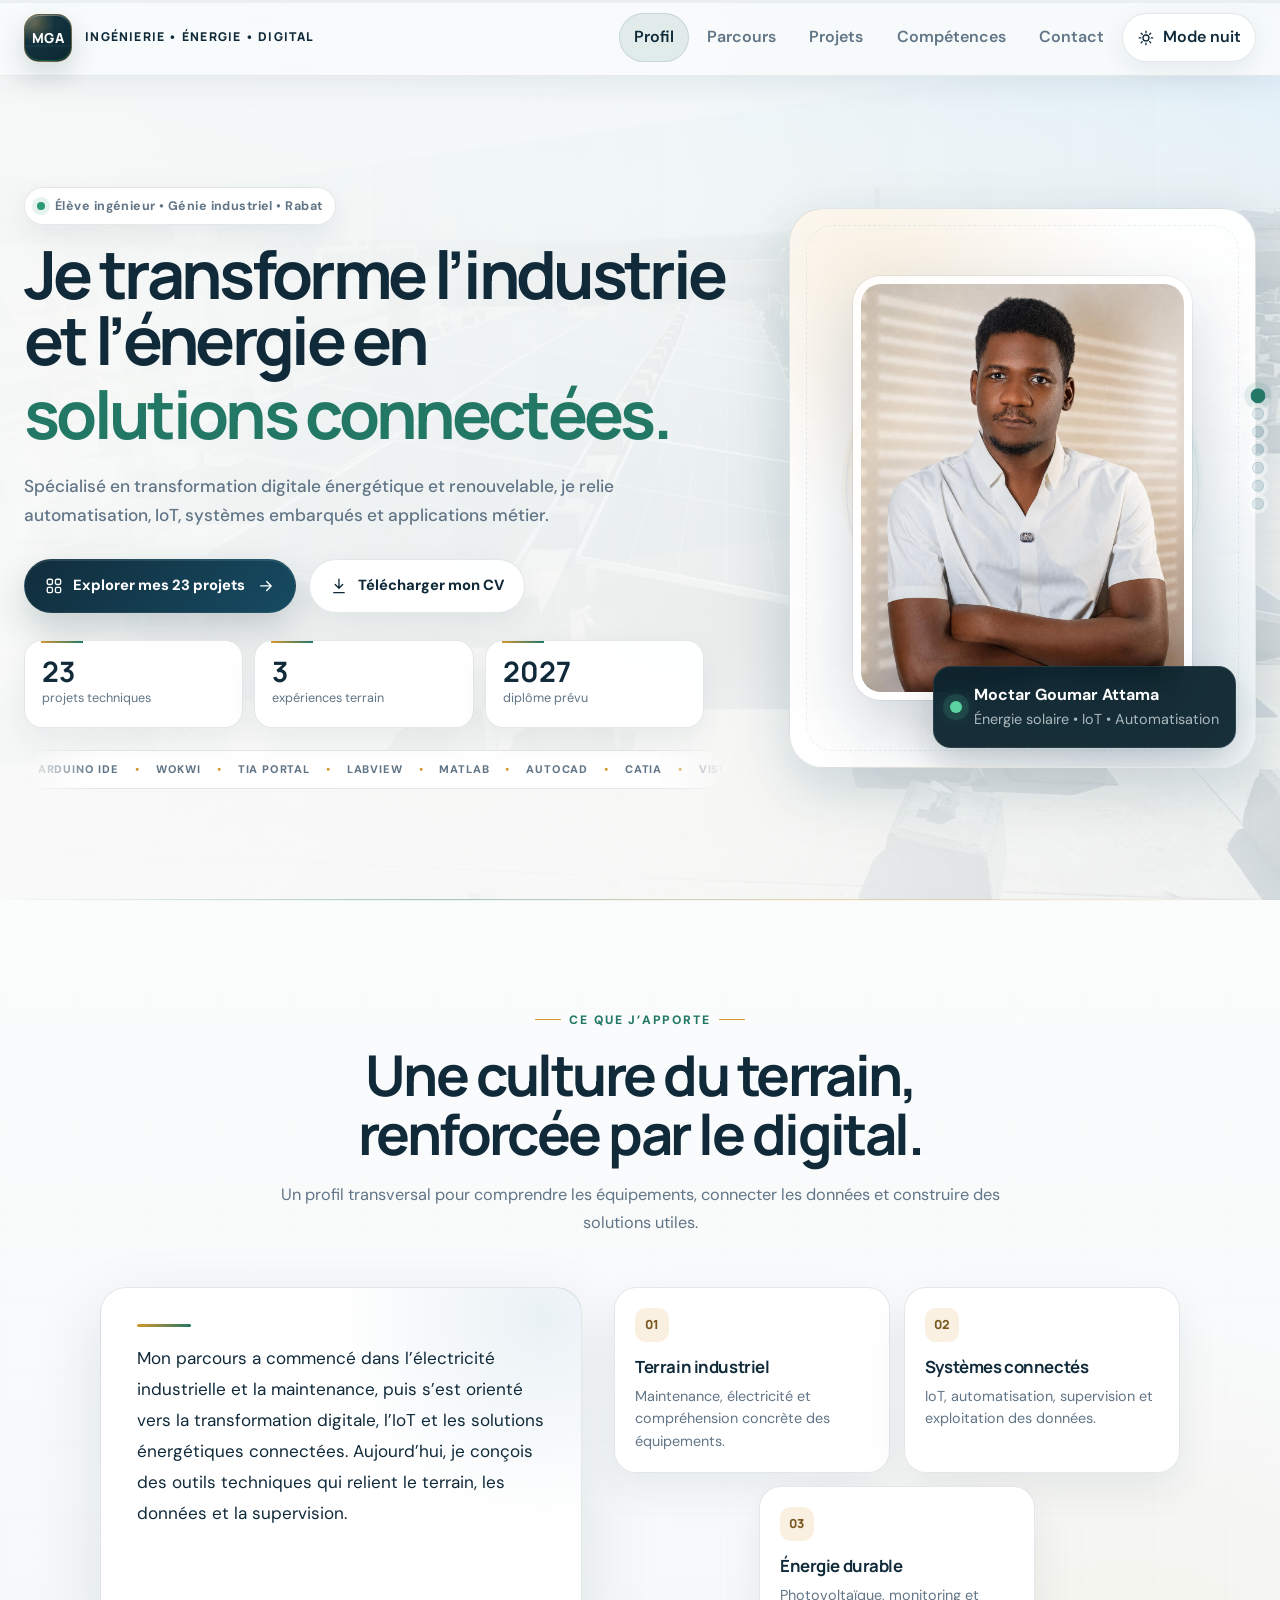
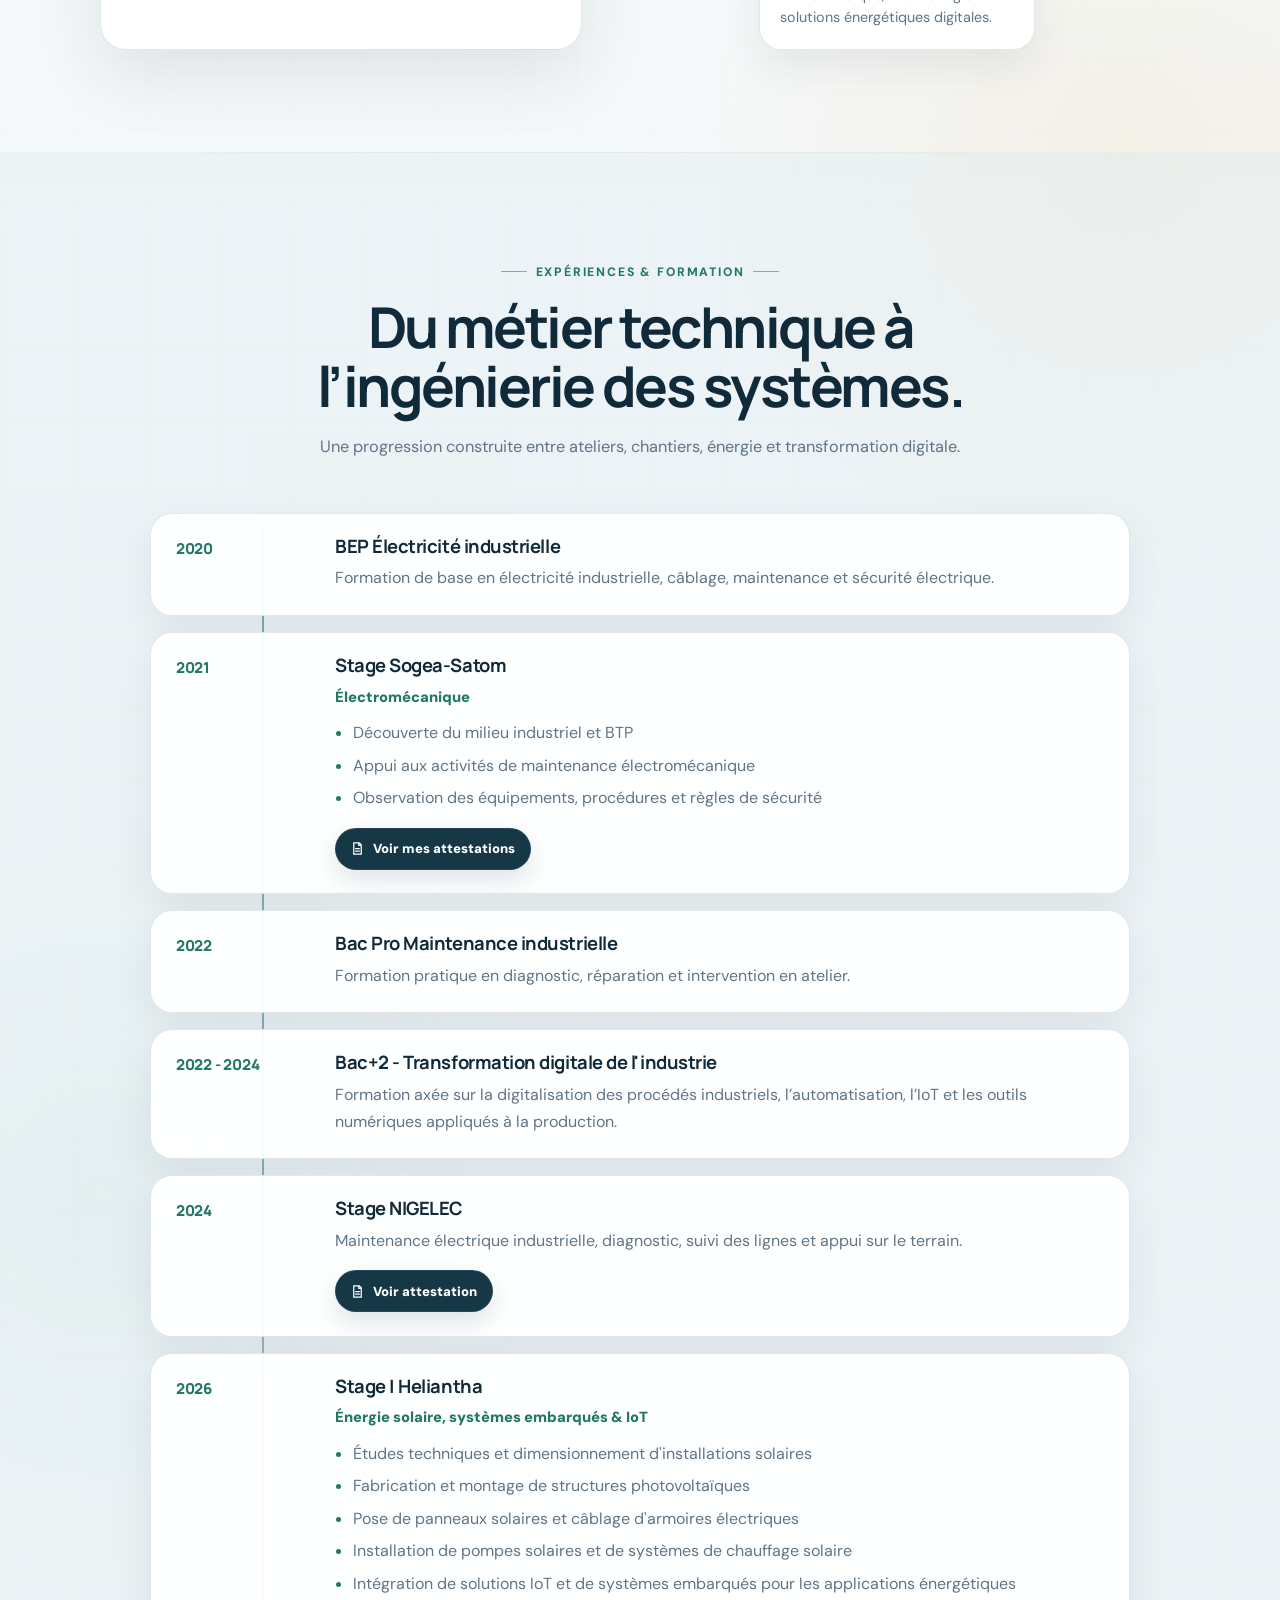
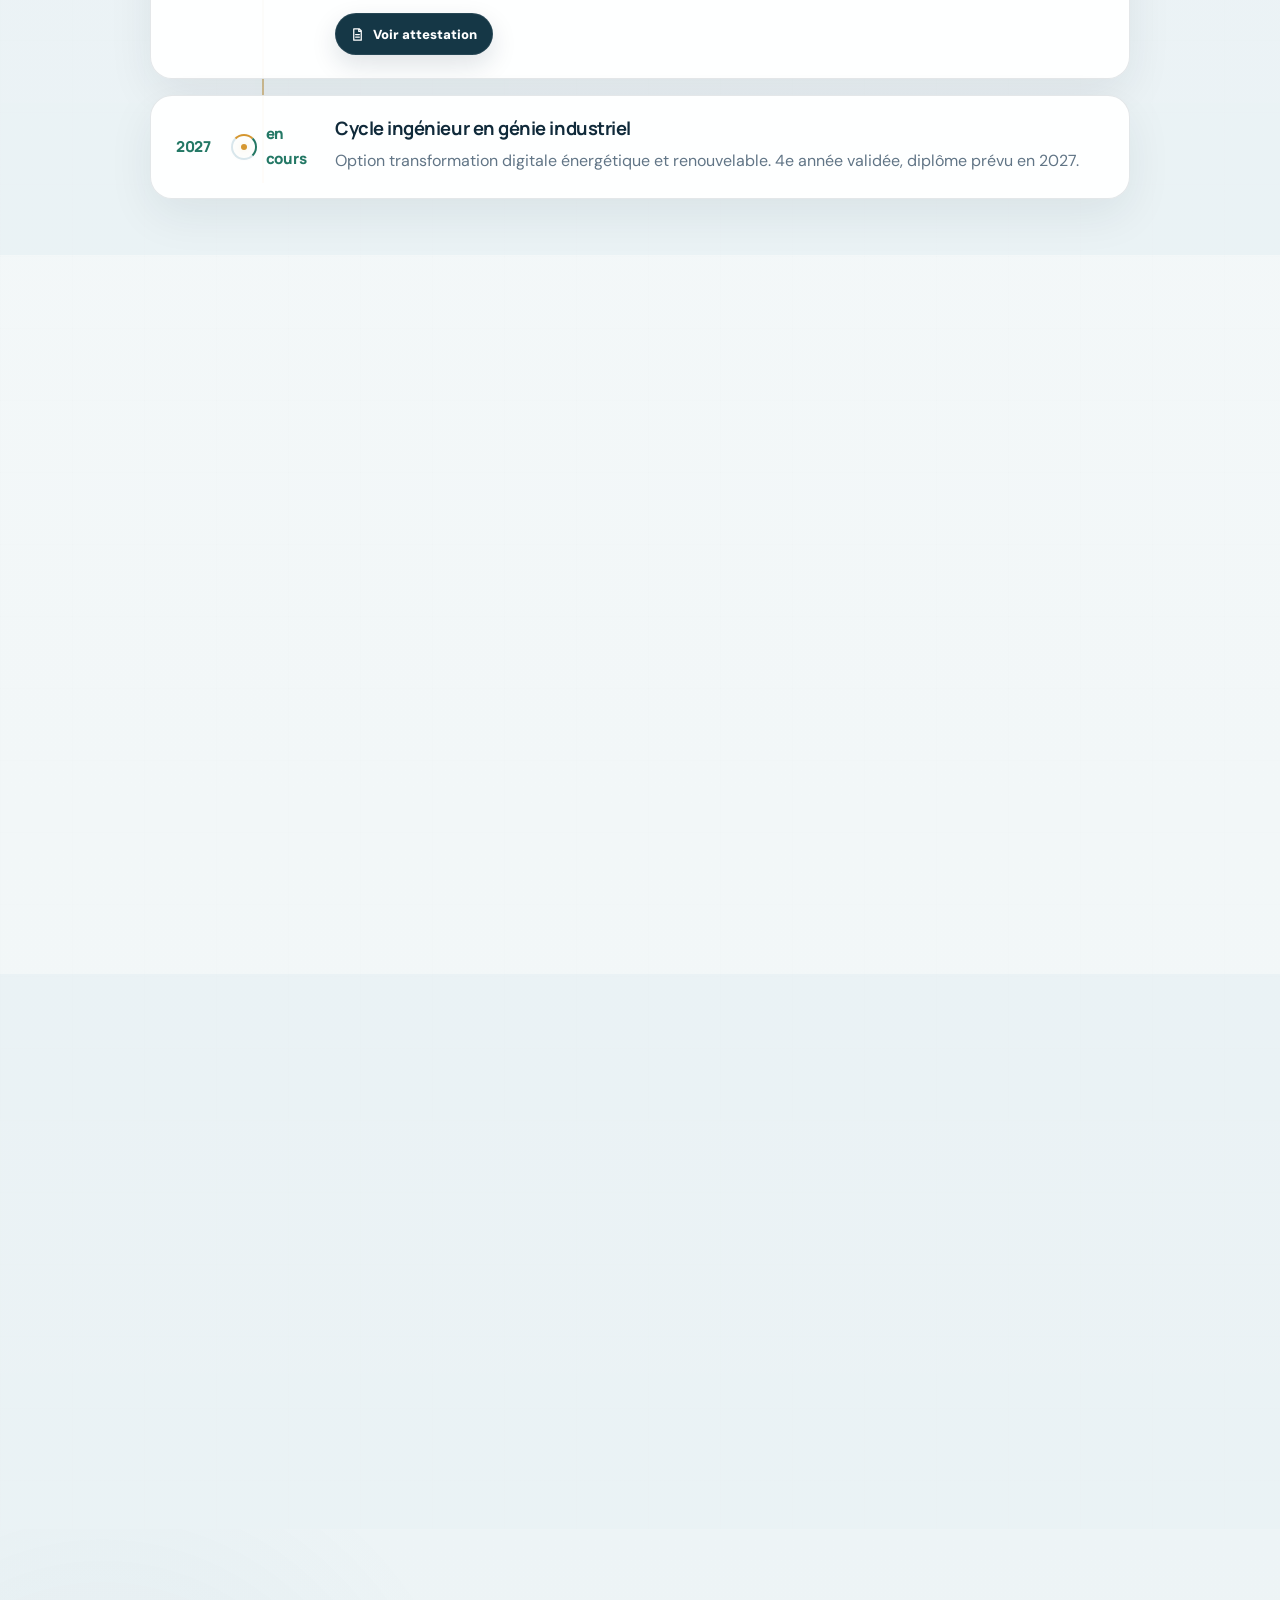
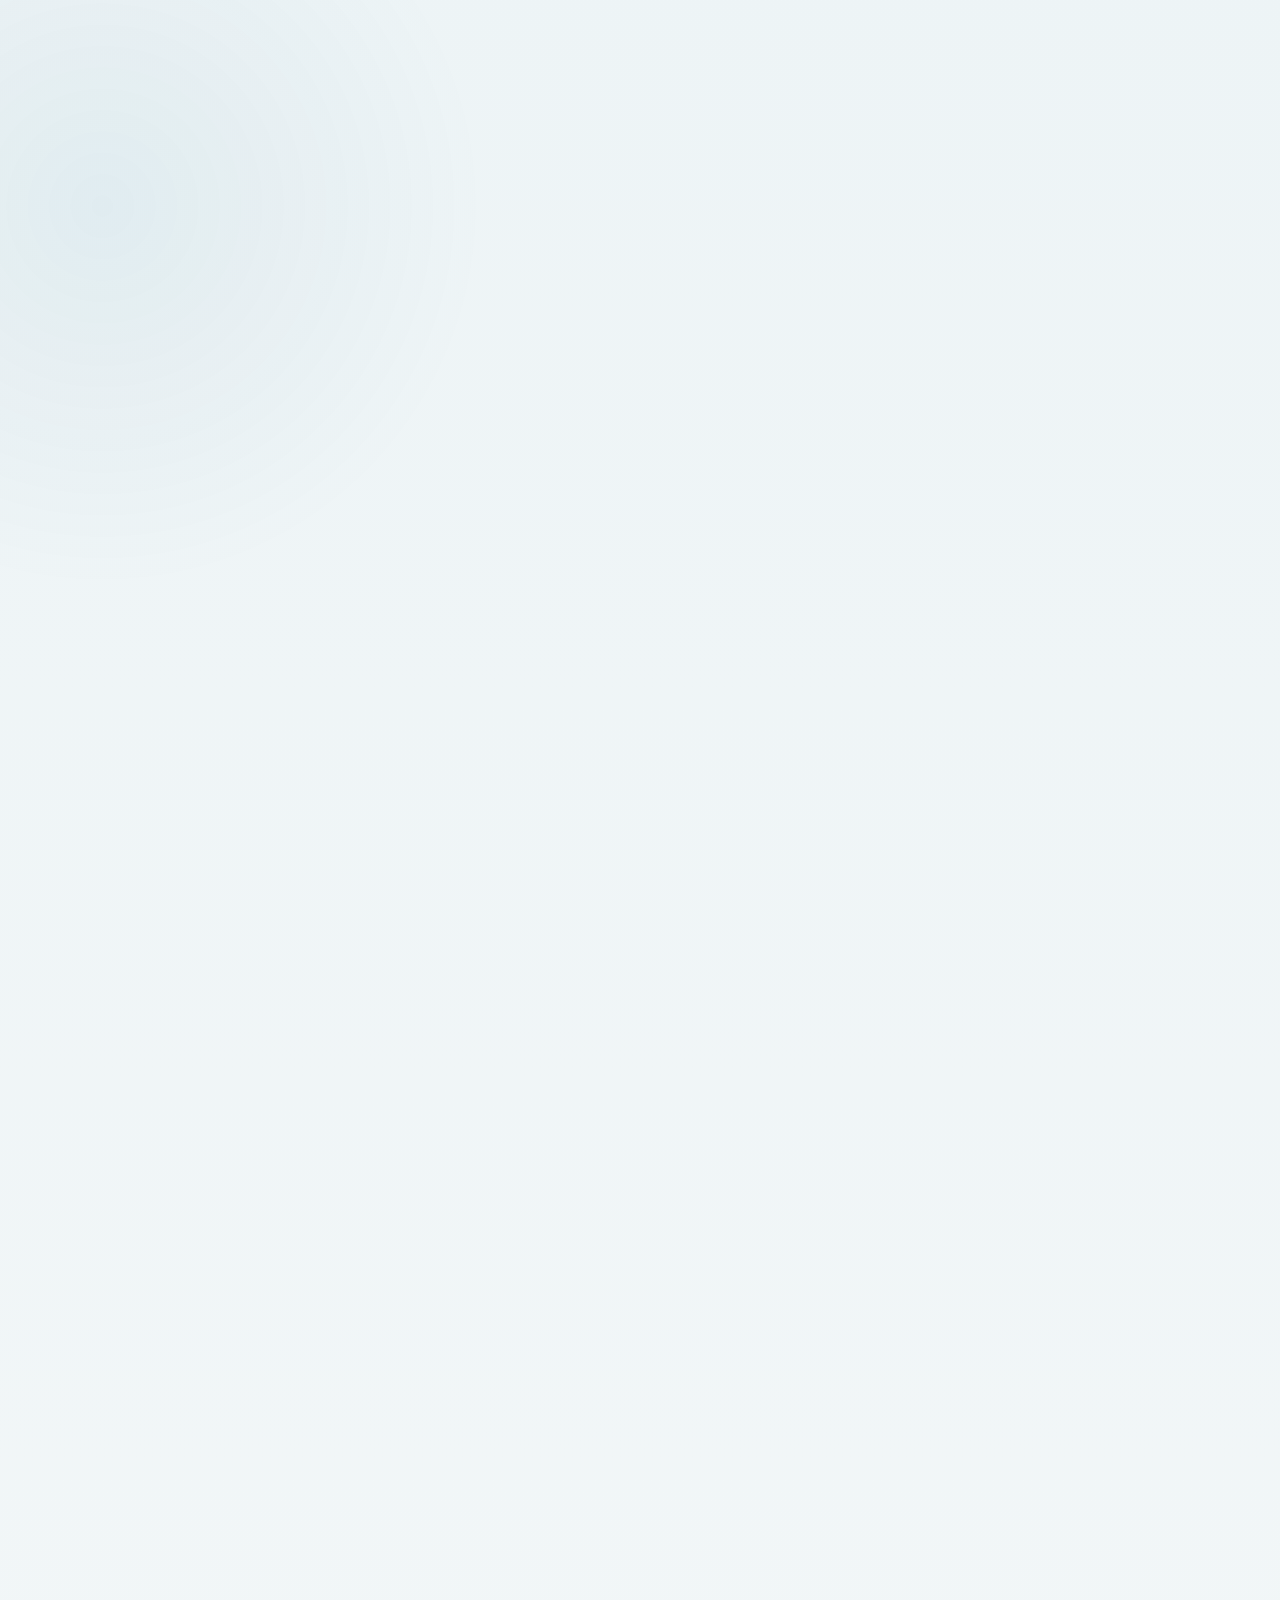
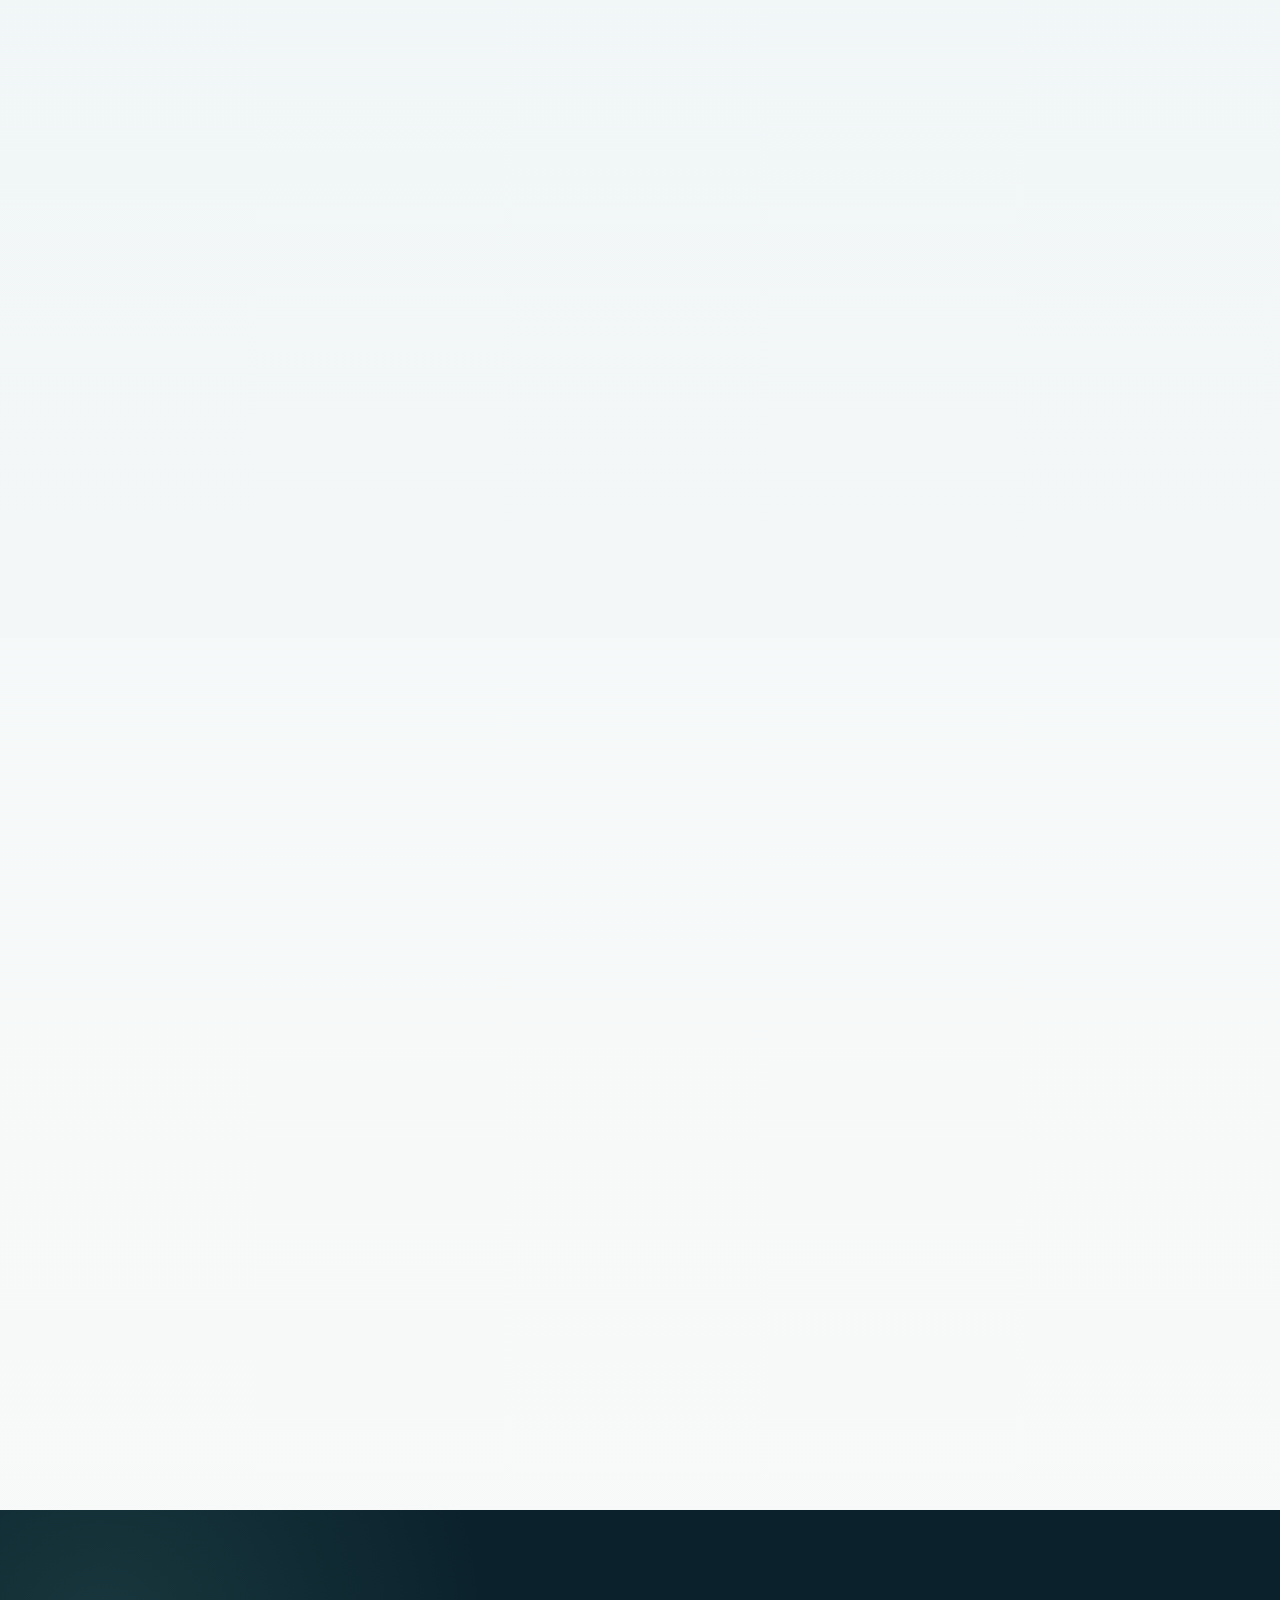
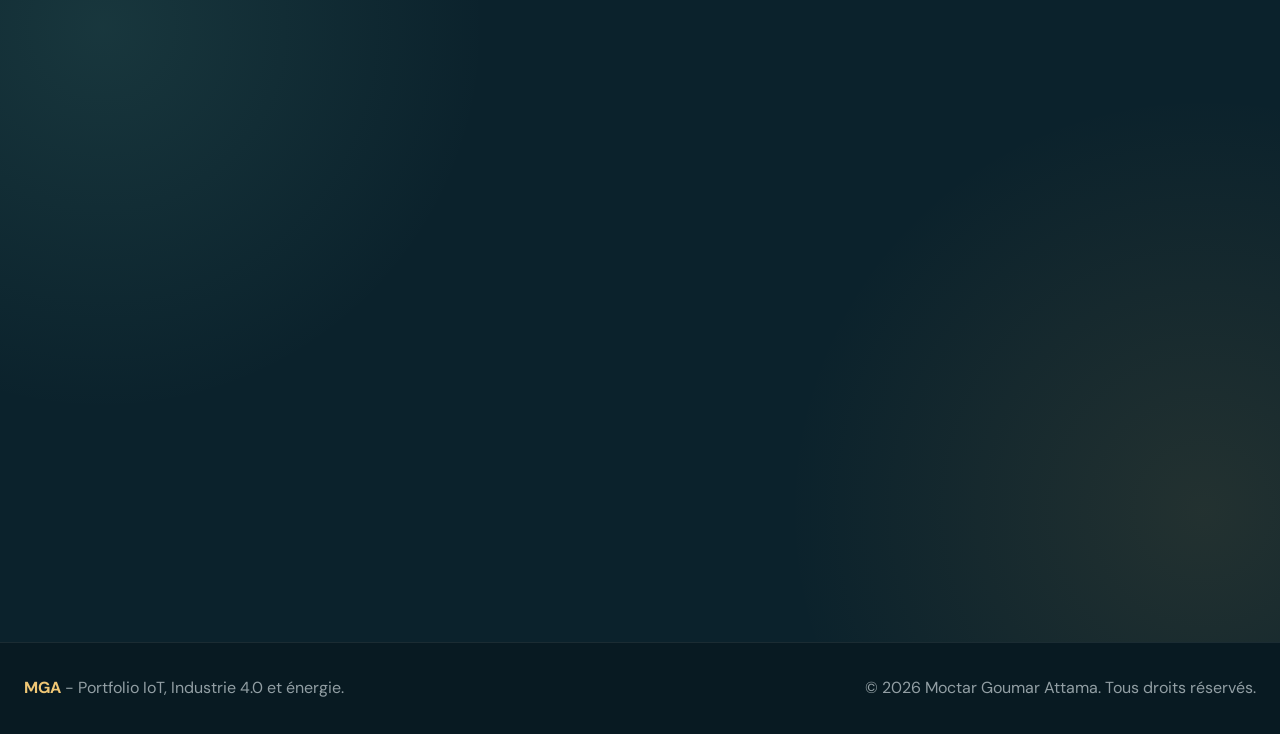
==== index.html @ 7b7c1a97 "Update CV and portfolio download links" ====
﻿<!DOCTYPE html>

<html lang="fr" dir="ltr" data-theme="light">

<head>

    <meta charset="UTF-8">

    <meta name="viewport" content="width=device-width, initial-scale=1.0">

    <meta name="description" content="Portfolio professionnel de Moctar Goumar Attama - IoT, Industrie 4.0, énergie et développement web.">

    <meta name="keywords" content="Moctar Goumar Attama, IoT, ESP32, Industrie 4.0, énergie, portfolio professionnel, génie industriel">

    <meta name="theme-color" content="#f4f8fb">

    <title>Moctar Goumar Attama | Portfolio professionnel</title>

    <link rel="icon" href="data:image/svg+xml,%3Csvg xmlns='http://www.w3.org/2000/svg' viewBox='0 0 64 64'%3E%3Crect width='64' height='64' rx='16' fill='%2307111f'/%3E%3Cpath d='M14 42 25 18l8 16 6-10 11 18H14Z' fill='%23d19a4a'/%3E%3Ccircle cx='48' cy='16' r='5' fill='%2337d67a'/%3E%3C/svg%3E" type="image/svg+xml">

    <link rel="preconnect" href="https://fonts.googleapis.com">

    <link rel="preconnect" href="https://fonts.gstatic.com" crossorigin>

    <link href="https://fonts.googleapis.com/css2?family=DM+Sans:wght@400;500;600;700&family=Manrope:wght@600;700;800&display=swap" rel="stylesheet">

    <link rel="stylesheet" href="style.css">

</head>

<body>

    <div class="page-loader" id="page-loader" role="status" aria-live="polite" aria-label="Chargement du portfolio">

        <div class="loader-badge" aria-hidden="true">

            <span class="loader-ring"></span>

            <span class="loader-core">MGA</span>

        </div>

        <p>Chargement</p>

    </div>

    <a class="skip-link" href="#main">Aller au contenu</a>

    <div class="page-progress" aria-hidden="true">

        <span class="page-progress-bar"></span>

    </div>

    <div class="ambient-system" aria-hidden="true">

        <span class="ambient-grid"></span>

        <span class="ambient-scan"></span>

        <span class="ambient-beam"></span>

    </div>



    <header class="site-header" id="top">

        <nav class="nav-shell" aria-label="Navigation principale">

            <a class="brand" href="#home" aria-label="Accueil portfolio Moctar Goumar Attama">

                <span class="brand-mark">MGA</span>

                <span class="brand-text">Ingénierie • Énergie • Digital</span>

            </a>



            <button class="nav-toggle" type="button" aria-label="Ouvrir le menu" aria-expanded="false" aria-controls="nav-menu">

                <span></span>

                <span></span>

                <span></span>

            </button>



            <div class="nav-backdrop" aria-hidden="true"></div>



            <div class="nav-menu" id="nav-menu">

                <a href="#about">Profil</a>

                <a href="#journey">Parcours</a>

                <a href="#projects">Projets</a>

                <a href="#skills">Compétences</a>

                <a href="#contact">Contact</a>

                <button class="theme-toggle" type="button" aria-label="Changer le thème">
                    <svg class="button-icon theme-icon" aria-hidden="true" viewBox="0 0 24 24" fill="none">
                        <path d="M12 3v2M12 19v2M3 12h2M19 12h2M5.64 5.64l1.42 1.42M16.94 16.94l1.42 1.42M18.36 5.64l-1.42 1.42M7.06 16.94l-1.42 1.42" stroke="currentColor" stroke-width="1.8" stroke-linecap="round"/>
                        <circle cx="12" cy="12" r="4" stroke="currentColor" stroke-width="1.8"/>
                    </svg>
                    <span class="theme-label">Mode nuit</span>
                </button>

            </div>

        </nav>

    </header>



    <aside class="floating-summary" aria-label="Sommaire de la page">

        <a href="#about" data-section-link="about">Profil</a>

        <a href="#journey" data-section-link="journey">Parcours</a>

        <a href="#certifications" data-section-link="certifications">Certifications</a>

        <a href="#engagement" data-section-link="engagement">Leadership</a>

        <a href="#projects" data-section-link="projects">Projets</a>

        <a href="#skills" data-section-link="skills">Compétences</a>

        <a href="#contact" data-section-link="contact">Contact</a>

    </aside>



    <main id="main">

        <section class="hero section" id="home">

            <div class="hero-grid container">

                <div class="hero-copy reveal">

                    <p class="hero-overline">
                        <span class="availability-dot" aria-hidden="true"></span>
                        Élève ingénieur • Génie industriel • Rabat
                    </p>

                    <div class="signal-rail" aria-label="Compétences en mouvement">

                        <div class="signal-track">

                            <span>Arduino IDE</span>

                            <span>Wokwi</span>

                            <span>TIA Portal</span>

                            <span>LabVIEW</span>

                            <span>MATLAB</span>

                            <span>AutoCAD</span>

                            <span>CATIA</span>

                            <span>Visual Studio Code</span>

                            <span>Flutter</span>

                            <span>Python</span>

                            <span>XAMPP</span>

                            <span>Odoo</span>

                            <span>Sage</span>

                            <span>MySQL</span>

                            <span>GitHub</span>

                            <span>Proteus</span>

                            <span>Fritzing</span>

                            <span>Canva</span>

                            <span>Git</span>

                            <span>SQLite</span>

                            <span>PostgreSQL</span>

                            <span>Arduino IDE</span>

                            <span>Wokwi</span>

                            <span>TIA Portal</span>

                            <span>LabVIEW</span>

                            <span>MATLAB</span>

                            <span>AutoCAD</span>

                            <span>CATIA</span>

                            <span>Visual Studio Code</span>

                            <span>Flutter</span>

                            <span>Python</span>

                            <span>XAMPP</span>

                            <span>Odoo</span>

                            <span>Sage</span>

                            <span>MySQL</span>

                            <span>GitHub</span>

                            <span>Proteus</span>

                            <span>Fritzing</span>

                            <span>Canva</span>

                            <span>Git</span>

                            <span>SQLite</span>

                            <span>PostgreSQL</span>

                        </div>

                    </div>

                    <h1 class="hero-title">
                        <span>Je transforme l’industrie et l’énergie en</span>
                        <span class="hero-title-accent">solutions connectées.</span>
                    </h1>

                    <aside class="hero-card hero-card-mobile reveal" aria-label="Carte de profil mobile">
                        <div class="hud-ring"></div>
                        <div class="hud-grid"></div>
                        <div class="orbit orbit-one"></div>
                        <div class="orbit orbit-two"></div>
                        <img src="assets/images/photo.jpg" alt="Portrait de Moctar Goumar Attama" class="profile-photo" width="1122" height="1402" fetchpriority="high">
                        <div class="profile-panel">
                            <span class="status-dot"></span>
                            <div>
                                <strong>Moctar Goumar Attama</strong>
                                <p>Énergie solaire • IoT • Automatisation</p>
                            </div>
                        </div>
                    </aside>

                    <p class="hero-lead">

                        Spécialisé en transformation digitale énergétique et renouvelable, je relie automatisation, IoT, systèmes embarqués et applications métier.

                    </p>

                    <div class="hero-actions">

                        <a class="btn primary" href="#projects">
                            <svg class="button-icon" aria-hidden="true" viewBox="0 0 24 24" fill="none">
                                <rect x="3" y="3" width="7" height="7" rx="2" stroke="currentColor" stroke-width="1.8"/>
                                <rect x="14" y="3" width="7" height="7" rx="2" stroke="currentColor" stroke-width="1.8"/>
                                <rect x="3" y="14" width="7" height="7" rx="2" stroke="currentColor" stroke-width="1.8"/>
                                <rect x="14" y="14" width="7" height="7" rx="2" stroke="currentColor" stroke-width="1.8"/>
                            </svg>
                            <span>Explorer mes 23 projets</span>
                            <svg class="button-arrow" aria-hidden="true" viewBox="0 0 24 24" fill="none">
                                <path d="M5 12h14M13 6l6 6-6 6" stroke="currentColor" stroke-width="1.8" stroke-linecap="round" stroke-linejoin="round"/>
                            </svg>
                        </a>

                        <a class="btn ghost" href="assets/cv_moctar_goumar_attama_v2.pdf?v=cbd455c51844" download="cv_moctar_goumar_attama_v2.pdf">
                            <svg class="button-icon" aria-hidden="true" viewBox="0 0 24 24" fill="none">
                                <path d="M12 3v12M7 10l5 5 5-5M5 21h14" stroke="currentColor" stroke-width="1.8" stroke-linecap="round" stroke-linejoin="round"/>
                            </svg>
                            <span>Télécharger mon CV</span>
                        </a>

                    </div>

                    <div class="hero-metrics" aria-label="Indicateurs rapides">

                        <div>

                            <strong>23</strong>

                            <span>projets techniques</span>

                        </div>

                        <div>

                            <strong>3</strong>

                            <span>expériences terrain</span>

                        </div>

                        <div>

                            <strong>2027</strong>

                            <span>diplôme prévu</span>

                        </div>

                    </div>

                </div>



                <aside class="hero-card reveal" aria-label="Carte de profil">

                    <div class="hud-ring"></div>

                    <div class="hud-grid"></div>

                    <div class="orbit orbit-one"></div>

                    <div class="orbit orbit-two"></div>

                    <img src="assets/images/photo.jpg" alt="Portrait de Moctar Goumar Attama" class="profile-photo" width="1122" height="1402" fetchpriority="high">

                    <div class="profile-panel">

                        <span class="status-dot"></span>

                        <div>

                            <strong>Moctar Goumar Attama</strong>

                            <p>Énergie solaire • IoT • Automatisation</p>

                        </div>

                    </div>

                </aside>

            </div>

        </section>



        <section class="about section" id="about">

            <div class="container split-section">

                <div class="section-heading centered reveal">

                    <p class="eyebrow profile-label">Ce que j’apporte</p>

                    <h2>Une culture du terrain, renforcée par le digital.</h2>

                    <p class="section-subtitle">Un profil transversal pour comprendre les équipements, connecter les données et construire des solutions utiles.</p>

                </div>

                <div class="about-content reveal">

                    <p>

                        Mon parcours a commencé dans l’électricité industrielle et la maintenance, puis s’est orienté vers la transformation digitale, l’IoT et les solutions énergétiques connectées.

                        Aujourd’hui, je conçois des outils techniques qui relient le terrain, les données et la supervision.

                    </p>

                    <div class="focus-grid" aria-label="Forces professionnelles">
                        <article>
                            <span aria-hidden="true">01</span>
                            <h3>Terrain industriel</h3>
                            <p>Maintenance, électricité et compréhension concrète des équipements.</p>
                        </article>
                        <article>
                            <span aria-hidden="true">02</span>
                            <h3>Systèmes connectés</h3>
                            <p>IoT, automatisation, supervision et exploitation des données.</p>
                        </article>
                        <article>
                            <span aria-hidden="true">03</span>
                            <h3>Énergie durable</h3>
                            <p>Photovoltaïque, monitoring et solutions énergétiques digitales.</p>
                        </article>
                    </div>

                </div>

            </div>

        </section>



        <section class="journey section" id="journey" aria-labelledby="journey-title">

            <div class="container">

                <div class="section-heading centered reveal">

                    <p class="eyebrow journey-label">Expériences &amp; formation</p>

                    <h2 id="journey-title">Du métier technique à l’ingénierie des systèmes.</h2>

                    <p class="section-subtitle">Une progression construite entre ateliers, chantiers, énergie et transformation digitale.</p>

                </div>

                <div class="timeline reveal">

                    <article class="timeline-item">

                        <span class="timeline-date">2020</span>

                        <div>

                            <h3>BEP Électricité industrielle</h3>

                            <p>Formation de base en électricité industrielle, câblage, maintenance et sécurité électrique.</p>

                        </div>

                    </article>

                    <article class="timeline-item">

                        <span class="timeline-date">2021</span>

                        <div>

                            <h3>Stage Sogea-Satom</h3>

                            <p class="timeline-place">Électromécanique</p>

                            <ul class="timeline-details">

                                <li>Découverte du milieu industriel et BTP</li>

                                <li>Appui aux activités de maintenance électromécanique</li>

                                <li>Observation des équipements, procédures et règles de sécurité</li>

                            </ul>

                            <div class="timeline-proof">

                                <button

                                    class="proof-gallery-trigger"

                                    type="button"

                                    data-proof-gallery

                                    data-proof-images="assets/attestation.webp|Attestation de stage Sogea-Satom;assets/UPTA5364.JPG|Attestation terrain Sogea-Satom"

                                >

                                    Voir mes attestations

                                </button>

                            </div>

                        </div>

                    </article>

                    <article class="timeline-item">

                        <span class="timeline-date">2022</span>

                        <div>

                            <h3>Bac Pro Maintenance industrielle</h3>

                            <p>Formation pratique en diagnostic, réparation et intervention en atelier.</p>

                        </div>

                    </article>

                    <article class="timeline-item">

                        <span class="timeline-date">2022 - 2024</span>

                        <div>

                            <h3>Bac+2 - Transformation digitale de l'industrie</h3>

                            <p>Formation axée sur la digitalisation des procédés industriels, l’automatisation, l’IoT et les outils numériques appliqués à la production.</p>

                        </div>

                    </article>

                    <article class="timeline-item">

                        <span class="timeline-date">2024</span>

                        <div>

                            <h3>Stage NIGELEC</h3>

                            <p>Maintenance électrique industrielle, diagnostic, suivi des lignes et appui sur le terrain.</p>

                            <div class="timeline-proof">

                                <button

                                    class="proof-gallery-trigger"

                                    type="button"

                                    data-proof-gallery

                                    data-proof-images="assets/nigelec.jpeg|Attestation de stage NIGELEC"

                                >

                                    Voir attestation

                                </button>

                            </div>

                        </div>

                    </article>

                    <article class="timeline-item">

                        <span class="timeline-date">2026</span>

                        <div>

                            <h3>Stage | Heliantha</h3>

                            <p class="timeline-place">Énergie solaire, systèmes embarqués &amp; IoT</p>

                            <ul class="timeline-details">

                                <li>Études techniques et dimensionnement d'installations solaires</li>

                                <li>Fabrication et montage de structures photovoltaïques</li>

                                <li>Pose de panneaux solaires et câblage d'armoires électriques</li>

                                <li>Installation de pompes solaires et de systèmes de chauffage solaire</li>

                                <li>Intégration de solutions IoT et de systèmes embarqués pour les applications énergétiques</li>

                            </ul>

                            <div class="timeline-proof">

                                <button

                                    class="proof-gallery-trigger"

                                    type="button"

                                    data-proof-gallery

                                    data-proof-title="Stage | Heliantha"

                                    data-proof-images="assets/heliantha.webp|Attestation Heliantha"

                                >

                                    Voir attestation

                                </button>

                            </div>

                        </div>

                    </article>

                    <article class="timeline-item timeline-cycle">

                        <span class="timeline-date cycle-date" aria-label="Cycle ingénieur de 2024 à 2027">

                            <span>2027</span>

                            <span class="cycle-spinner" aria-hidden="true"></span>

                            <span>en cours</span>

                        </span>

                        <div>

                            <h3>Cycle ingénieur en génie industriel</h3>

                            <p>Option transformation digitale énergétique et renouvelable. 4e année validée, diplôme prévu en 2027.</p>

                        </div>

                    </article>

                </div>

            </div>

        </section>



        <section class="certifications section" id="certifications" aria-labelledby="certifications-title">

            <div class="container">

                <div class="section-heading centered reveal">

                    <p class="eyebrow certifications-label">Certifications</p>

                    <h2 id="certifications-title">Des compétences validées au-delà du cursus.</h2>

                </div>

                <article class="certification-card reveal">

                    <span class="certification-date">2024</span>

                    <div>

                        <h3>Certificat en intelligence émotionnelle et situationnelle</h3>

                        <p>

                            Formation axée sur la gestion des émotions, la communication,

                            la prise de décision et l’adaptation aux situations professionnelles.

                        </p>

                        <div class="timeline-proof">

                            <button

                                class="proof-gallery-trigger"

                                type="button"

                                data-proof-gallery

                                data-proof-title="Certificat en intelligence émotionnelle et situationnelle"

                                data-proof-images="assets/certificat.jpeg|Certificat en intelligence émotionnelle et situationnelle"

                            >

                                Voir certificat

                            </button>

                        </div>

                    </div>

                </article>



                <article class="certification-card reveal">

                    <span class="certification-date">2026</span>

                    <div>

                        <h3>Attestation de formation - Management de projets innovants et entrepreneuriat</h3>

                        <p>

                            Attestation de formation délivrée par SUP MTI en partenariat avec Link Up Africa et Enabel.

                        </p>

                        <div class="timeline-proof">

                            <button

                                class="proof-gallery-trigger"

                                type="button"

                                data-proof-gallery

                                data-proof-title="Attestation de formation - Management de projets innovants et entrepreneuriat"

                                data-proof-images="assets/Attestation_0249_MOCTAR_GOUMAR_ATTAMA.pdf|Attestation de formation - aperçu PDF"

                            >

                                Voir l'attestation

                            </button>

                        </div>

                    </div>

                </article>

            </div>

        </section>



        <section class="engagement section" id="engagement" aria-labelledby="engagement-title">

            <div class="container">

                <div class="section-heading centered reveal">

                    <p class="eyebrow engagement-label">Engagement</p>

                    <h2 id="engagement-title">La technique compte. La capacité à fédérer aussi.</h2>

                </div>

                <article class="engagement-card reveal">

                    <span class="engagement-date">2025</span>

                    <div>

                        <h3>Leadership associatif</h3>

                        <p>

                            Secrétaire général adjoint de la communauté nigérienne à Rabat.

                            Coordination, communication, organisation et représentation.

                        </p>

                        <div class="timeline-proof">

                            <button

                                class="proof-gallery-trigger"

                                type="button"

                                data-proof-gallery

                                data-proof-title="Leadership associatif"

                                data-proof-images="assets/image.png|Attestation de leadership associatif"

                            >

                                Voir attestation

                            </button>

                        </div>

                    </div>

                </article>

            </div>

        </section>



        <section class="projects section" id="projects">

            <div class="container">

                <div class="section-heading centered reveal">

                    <p class="eyebrow">Réalisations sélectionnées</p>

                    <h2>Des solutions concrètes, du terrain à l’application.</h2>

                    <p class="section-subtitle">23 projets en énergie, IoT, automatisation, intelligence artificielle et produits digitaux.</p>

                </div>

                <div class="project-filters reveal" aria-label="Filtrer les projets">

                    <button class="filter-btn active" type="button" data-filter="all">Tous</button>

                    <button class="filter-btn" type="button" data-filter="iot">IoT</button>

                    <button class="filter-btn" type="button" data-filter="industry">Industrie</button>

                    <button class="filter-btn" type="button" data-filter="ai">IA</button>

                    <button class="filter-btn" type="button" data-filter="web">Web</button>

                    <button class="filter-btn" type="button" data-filter="energy">Énergie</button>

                </div>

                <p class="project-count reveal" id="project-count" aria-live="polite">23 projets affichés</p>



                <div class="projects-grid">

                    <article class="project-card featured reveal" data-category="energy web" data-priority="1">

                        <div class="project-image">

                            <img src="image%20app%20he.png" alt="Application digitale développée pour l'entreprise solaire HELIANTHA" loading="lazy" decoding="async">

                            <span class="project-badge">Énergie</span>

                        </div>

                        <a class="project-card-link" href="https://github.com/moctargoumarattama/HELIANTHA-SOLAIRE" target="_blank" rel="noreferrer" aria-label="Voir le projet HELIANTHA Solaire sur GitHub"></a>

                        <div class="project-body">

                            <p class="project-kicker">HELIANTHA - Application mobile</p>

                            <h3>Développement d’une application digitale pour HELIANTHA</h3>

                            <p>Conception et développement d’une solution destinée à digitaliser les activités de l’entreprise, spécialisée dans le domaine de l’énergie solaire photovoltaïque.</p>

                            <div class="project-tags"><span>Mobile</span><span>Solaire</span><span>Photovoltaïque</span><span>Digitalisation</span></div>

                            <div class="project-actions">

                                <a class="project-btn github" href="https://github.com/moctargoumarattama/HELIANTHA-SOLAIRE" target="_blank" rel="noreferrer">GitHub</a>

                            </div>

                        </div>

                    </article>



                    <article class="project-card reveal" data-category="iot energy" data-priority="2">

                        <div class="project-image">

                            <video class="project-video-frame project-video-local" data-src="bms.mp4" poster="assets/posters/bms.webp" muted loop playsinline preload="none" aria-label="Vidéo du système intelligent de gestion et diagnostic de batteries"></video>

                            <span class="project-badge">IoT</span>

                        </div>

                        <div class="project-body">

                            <p class="project-kicker">Battery Management &amp; Health Monitoring System</p>

                            <h3>Système intelligent de gestion et diagnostic de batteries</h3>

                            <p>Développement d’un prototype basé sur un système embarqué permettant de surveiller et d’analyser l’état d’une batterie : tension, courant, température, état de charge <strong>SOC</strong>, état de santé <strong>SOH</strong>, diagnostic et estimation des performances.</p>

                            <div class="project-tags"><span>BMS</span><span>Système embarqué</span><span>SOC</span><span>SOH</span></div>

                        </div>

                    </article>



                    <article class="project-card reveal" data-category="iot" data-priority="3">

                        <div class="project-image">

                            <div class="project-carousel project-carousel-two" aria-label="Images et vidéo du projet monitoring énergie ESP32">
                                <img src="assets/images/SUPERVISION%20.png" alt="Prototype ESP32 du projet iot energy esp32 monitoring" loading="lazy" decoding="async">
                                <video class="project-video-frame project-video-local" data-src="assets/IOT%20SYSTEME%20EMBARQUER%20.mp4" poster="assets/posters/iot-systeme-embarquer.webp" muted loop playsinline preload="none" title="IoT système embarqué"></video>
                            </div>

                            <span class="project-badge">IoT</span>

                        </div>

                        <a class="project-card-link" href="https://github.com/moctargoumarattama/iot-energy-esp32-monitoring" target="_blank" rel="noreferrer" aria-label="Voir le projet iot energy esp32 monitoring sur GitHub"></a>

                        <div class="project-body">

                            <p class="project-kicker">iot-energy-esp32-monitoring</p>

                            <h3>Monitoring énergie ESP32</h3>

                            <p>Prototype IoT et système embarqué reliant les mesures énergétiques au suivi terrain.</p>

                            <div class="project-tags"><span>ESP32</span><span>IoT</span><span>Systèmes embarqués</span><span>Énergie</span></div>

                            <div class="project-actions">

                                <a class="project-btn github" href="https://github.com/moctargoumarattama/iot-energy-esp32-monitoring" target="_blank" rel="noreferrer">GitHub</a>

                            </div>

                        </div>

                    </article>



                    <article class="project-card reveal" data-category="energy" data-priority="4">

                        <div class="project-image">

                            <div class="project-carousel project-carousel-seven" aria-label="Médias des projets solaires">

                                <video class="project-video-frame project-video-local" data-src="assets/INSTALLATION%20DE%20600kwc%20batiment%20fifa%20.mp4" poster="assets/posters/installation-de-600kwc-batiment-fifa.webp" muted loop playsinline preload="none" title="Installation de 600 kWc au bâtiment FIFA"></video>

                                <video class="project-video-frame project-video-local" data-src="assets/INSTALLATION%20GRID%20ON%20ONDULEUR%20DE%2015KW.mp4" poster="assets/posters/installation-grid-on-onduleur-de-15kw.webp" muted loop playsinline preload="none" title="Installation grid on onduleur de 15 kW"></video>

                                <img src="assets/panneau%20fifa%20.jpeg" alt="Panneau solaire FIFA" loading="lazy" decoding="async">

                                <video class="project-video-frame project-video-local" data-src="assets/POMPE%20SOLAIRE%20MOHAMEDIA%20.mp4" poster="assets/posters/pompe-solaire-mohamedia.webp" muted loop playsinline preload="none" title="Pompe solaire Mohamedia"></video>

                                <video class="project-video-frame project-video-local" data-src="assets/salle%20de%20moteur%20.mp4" poster="assets/posters/salle-de-moteur.webp" muted loop playsinline preload="none" title="Salle de moteur"></video>

                                <video class="project-video-frame project-video-local" data-src="assets/simulation%20logiciel%20structure%20solaire%20.mp4" poster="assets/posters/simulation-logiciel-structure-solaire.webp" muted loop playsinline preload="none" title="Simulation logiciel structure solaire"></video>

                                <img src="assets/SOLAIRE%20MOI.jpeg" alt="Projet solaire personnel" loading="lazy" decoding="async">

                            </div>

                            <span class="project-badge">Énergie</span>

                        </div>

                        <div class="project-body">

                            <p class="project-kicker">Chantiers photovoltaïques</p>

                            <h3>Projets solaires accompagnés</h3>

                            <p>Suivi terrain sur plusieurs installations solaires: bâtiment FIFA 600 kWc, onduleur grid-on 15 kW, panneau FIFA et pompe solaire à Mohamedia.</p>

                            <div class="project-tags"><span>Solaire</span><span>Photovoltaïque</span><span>Pompage</span></div>

                        </div>

                    </article>



                    <article class="project-card reveal" data-category="iot" data-priority="5">

                        <div class="project-image">

                            <div class="project-carousel" aria-label="Images et vidéo du projet supervision industrielle">

                                <img src="assets/images/projet-energy.webp" alt="Interface du projet supervision industrielle" loading="lazy" decoding="async">

                                <video class="project-video-frame project-video-local" data-src="assets/labview.mp4" poster="assets/posters/labview.webp" muted loop playsinline preload="none" title="Démo LabVIEW"></video>

                            </div>

                            <span class="project-badge">Industrie</span>

                        </div>

                        <a class="project-card-link" href="https://github.com/moctargoumarattama/supervision-industrielle" target="_blank" rel="noreferrer" aria-label="Voir le projet supervision industrielle sur GitHub"></a>

                        <div class="project-body">

                            <p class="project-kicker">supervision-industrielle</p>

                            <h3>Supervision industrielle</h3>

                            <p>Interface pour rendre les données terrain visibles et exploitables.</p>

                            <div class="project-tags"><span>Industrie</span><span>IoT</span><span>Supervision</span><span>LabVIEW</span></div>

                            <div class="project-actions">

                                <a class="project-btn github" href="https://github.com/moctargoumarattama/supervision-industrielle" target="_blank" rel="noreferrer">GitHub</a>

                            </div>

                        </div>

                    </article>



                    <article class="project-card reveal" data-category="ai web" data-priority="6">

                        <div class="project-image">

                            <iframe class="project-video-frame" data-src="https://drive.google.com/file/d/15WITb4EvSnO-ugWs72_j7_t5WoGqEK8C/preview" title="Démo vidéo du projet assistant personnel IA" loading="lazy" allow="autoplay; fullscreen"></iframe>

                            <span class="project-badge">IA</span>

                        </div>

                        <a class="project-card-link" href="https://drive.google.com/file/d/15WITb4EvSnO-ugWs72_j7_t5WoGqEK8C/view?usp=drive_link" target="_blank" rel="noreferrer" aria-label="Voir la démo vidéo du projet assistant personnel IA"></a>

                        <div class="project-body">

                            <p class="project-kicker">moctar-jarvis-assistant</p>

                            <h3>Assistant personnel IA</h3>

                            <p>Assistant numérique pour automatiser les demandes et centraliser les interactions utiles.</p>

                            <div class="project-tags"><span>IA</span><span>Assistant</span><span>Automatisation</span></div>

                            <div class="project-actions">

                                <a class="project-btn github" href="https://github.com/moctargoumarattama/moctar-jarvis-assistant" target="_blank" rel="noreferrer">GitHub</a>

                                <a class="project-btn demo" href="https://drive.google.com/file/d/15WITb4EvSnO-ugWs72_j7_t5WoGqEK8C/view?usp=drive_link" target="_blank" rel="noreferrer">Voir le projet</a>

                            </div>

                        </div>

                    </article>



                    <article class="project-card reveal" data-category="industry" data-priority="7">

                        <div class="project-image">

                            <video class="project-video-frame project-video-local" data-src="assets/remplissage%20de%20cuive.mp4" poster="assets/posters/remplissage-de-cuive.webp" muted loop playsinline preload="none" aria-label="Vidéo du prototype de remplissage de cuve"></video>

                            <span class="project-badge">Industrie</span>

                        </div>

                        <div class="project-body">

                            <p class="project-kicker">Automate programmable - Cuve</p>

                            <h3>Remplissage automatique de cuve</h3>

                            <p>Prototype industriel avec capteur de niveau, automate programmable et moteur asynchrone pour piloter le remplissage.</p>

                            <div class="project-tags"><span>Automate</span><span>Capteur niveau</span><span>Moteur AC</span></div>

                        </div>

                    </article>



                    <article class="project-card reveal" data-category="iot">

                        <div class="project-image">

                            <div class="project-carousel project-carousel-five" aria-label="Images et vidéo du projet drone, robot et impression 3D">

                                <img src="assets/images/robot.jpeg" alt="Prototype de robot embarqué" loading="lazy" decoding="async">

                                <img src="assets/images/drone.jpeg" alt="Prototype de drone embarqué" loading="lazy" decoding="async">

                                <img src="assets/images/appreil.jpeg" alt="Appareil électronique embarqué" loading="lazy" decoding="async">

                                <img src="assets/images/imprimante.jpeg" alt="Imprimante 3D utilisée pour les prototypes" loading="lazy" decoding="async">

                                <video class="project-video-frame project-video-local" data-src="assets/MAIN%20ROBOTISER%20.mp4" poster="assets/posters/main-robotiser.webp" muted loop playsinline preload="none" title="Main robotiser"></video>

                            </div>

                            <span class="project-badge">IoT</span>

                        </div>

                        <div class="project-body">

                            <p class="project-kicker">Drone - Robot - Impression 3D</p>

                            <h3>Systèmes embarqués drone et robot</h3>

                            <p>Prototype autour de l'électronique embarquée, du drone, du robot et de pièces réalisées par impression 3D.</p>

                            <div class="project-tags"><span>IoT</span><span>Embarqué</span><span>Impression 3D</span></div>

                        </div>

                    </article>



                    <article class="project-card reveal" data-category="industry">

                        <div class="project-image">

                            <video class="project-video-frame project-video-local" data-src="assets/feu%20tricolore%20.mp4" poster="assets/posters/feu-tricolore.webp" muted loop playsinline preload="none" aria-label="Vidéo du prototype de feu tricolore programmable"></video>

                            <span class="project-badge">Industrie</span>

                        </div>

                        <div class="project-body">

                            <p class="project-kicker">Automate programmable - Signalisation</p>

                            <h3>Prototype de feu tricolore</h3>

                            <p>Séquence de circulation pilotée par automate programmable pour gérer les phases rouge, orange et verte.</p>

                            <div class="project-tags"><span>Automate</span><span>Signalisation</span><span>Séquençage</span></div>

                        </div>

                    </article>



                    <article class="project-card reveal" data-category="energy">

                        <div class="project-image">

                            <video class="project-video-frame project-video-local" data-src="assets/HT%20BT.mp4" poster="assets/posters/ht-bt.webp" muted loop playsinline preload="none" aria-label="Vidéo d'un poste de transformation HT BT à Niamey"></video>

                            <span class="project-badge">Énergie</span>

                        </div>

                        <div class="project-body">

                            <p class="project-kicker">Poste HT/BT - Niamey</p>

                            <h3>Maintenance de transformateurs électriques</h3>

                            <p>Observation et maintenance d'équipements sur poste de transformation HT/BT à Niamey pendant mon stage terrain.</p>

                            <div class="project-tags"><span>HT/BT</span><span>Transformateur</span><span>Maintenance</span></div>

                        </div>

                    </article>



                    <article class="project-card reveal" data-category="energy">

                        <div class="project-image">

                            <div class="project-carousel project-carousel-eight" aria-label="Images et vidéos d'électricité bâtiment et maintenance">

                                <img src="assets/bat%201.jpeg" alt="Installation électrique bâtiment" loading="lazy" decoding="async">

                                <img src="assets/BAT%202.jpeg" alt="Câblage et équipement électrique bâtiment" loading="lazy" decoding="async">

                                <img src="assets/BAT%203.jpeg" alt="Armoire et installation électrique bâtiment" loading="lazy" decoding="async">

                                <video class="project-video-frame project-video-local" data-src="assets/cablage%20industrielle.mp4" poster="assets/posters/cablage-industrielle.webp" muted loop playsinline preload="none" title="Câblage industrielle"></video>

                                <video class="project-video-frame project-video-local" data-src="assets/schema%20cablage%20industrielle%20.mp4" poster="assets/posters/schema-cablage-industrielle.webp" muted loop playsinline preload="none" title="Schéma de câblage industrielle"></video>

                                <video class="project-video-frame project-video-local" data-src="assets/industrielle%20maintenance%20.mp4" poster="assets/posters/industrielle-maintenance.webp" muted loop playsinline preload="none" title="Industrielle maintenance"></video>

                                <video class="project-video-frame project-video-local" data-src="assets/armoir%20electrique%20maintenance%20.mp4" poster="assets/posters/armoir-electrique-maintenance.webp" muted loop playsinline preload="none" title="Armoire électrique maintenance"></video>

                                <video class="project-video-frame project-video-local" data-src="assets/salle%20de%20moteur%20.mp4" poster="assets/posters/salle-de-moteur.webp" muted loop playsinline preload="none" title="Salle de moteur"></video>

                            </div>

                            <span class="project-badge">Énergie</span>

                        </div>

                        <div class="project-body">

                            <p class="project-kicker">Électricité bâtiment</p>

                            <h3>Installations électriques BT</h3>

                            <p>Allumage simple/double, va-et-vient, ventilation, climatiseur, armoire électrique et équipements domestiques.</p>

                            <div class="project-tags"><span>Câblage</span><span>BT</span><span>Armoire</span></div>

                        </div>

                    </article>



                    <article class="project-card reveal" data-category="industry">

                        <div class="project-image">

                            <div class="project-carousel project-carousel-five" aria-label="Images de fabrication mécanique">

                                <img src="assets/frais.jpeg" alt="Travail sur fraiseuse" loading="lazy" decoding="async">

                                <img src="assets/machine.jpeg" alt="Machine d'atelier mécanique" loading="lazy" decoding="async">

                                <img src="assets/piece.jpeg" alt="Pièce mécanique usinée" loading="lazy" decoding="async">

                                <img src="assets/grille.jpeg" alt="Grille et pièce de fabrication mécanique" loading="lazy" decoding="async">

                                <img src="assets/tour.jpeg" alt="Machine à tour" loading="lazy" decoding="async">

                            </div>

                            <span class="project-badge">Industrie</span>

                        </div>

                        <div class="project-body">

                            <p class="project-kicker">Fabrication mécanique</p>

                            <h3>Fraiseuse et machine à tour</h3>

                            <p>Maîtrise des bases d'usinage: fraisage, tournage, lecture de pièces et travail en atelier.</p>

                            <div class="project-tags"><span>Fraiseuse</span><span>Tour</span><span>Atelier</span></div>

                        </div>

                    </article>



                    <article class="project-card reveal" data-category="ai web">

                        <div class="project-image">

                            <img src="assets/images/NEURO.png" alt="Interface du projet neurovision" loading="lazy" decoding="async">

                            <span class="project-badge">IA</span>

                        </div>

                        <a class="project-card-link" href="https://github.com/moctargoumarattama/neurovision" target="_blank" rel="noreferrer" aria-label="Voir le projet neurovision sur GitHub"></a>

                        <div class="project-body">

                            <p class="project-kicker">neurovision</p>

                            <h3>Projet vision intelligente</h3>

                            <p>Analyse visuelle et interfaces intelligentes pour exploiter des données image.</p>

                            <div class="project-tags"><span>IA</span><span>Vision</span><span>Web</span></div>

                            <div class="project-actions">

                                <a class="project-btn github" href="https://github.com/moctargoumarattama/neurovision" target="_blank" rel="noreferrer">GitHub</a>

                            </div>

                        </div>

                    </article>



                    <article class="project-card reveal" data-category="web">

                        <div class="project-image">

                            <img src="assets/images/noor.jpeg" alt="Interface du projet NOOR EXPRESS" loading="lazy" decoding="async">

                            <span class="project-badge">Web</span>

                        </div>

                        <a class="project-card-link" href="https://github.com/moctargoumarattama/NOOR-EXPRESS" target="_blank" rel="noreferrer" aria-label="Voir le projet NOOR EXPRESS sur GitHub"></a>

                        <div class="project-body">

                            <p class="project-kicker">NOOR EXPRESS</p>

                            <h3>Application de mobilité à Niamey</h3>

                            <p>Solution type Uber ou InDrive pour réserver une course, connecter passagers et chauffeurs, et suivre les trajets à Niamey.</p>

                            <div class="project-tags"><span>Web</span><span>Mobilité</span><span>Niamey</span></div>

                            <div class="project-actions">

                                <a class="project-btn github" href="https://github.com/moctargoumarattama/NOOR-EXPRESS" target="_blank" rel="noreferrer">GitHub</a>

                            </div>

                        </div>

                    </article>



                    <article class="project-card reveal" data-category="web">

                        <div class="project-image">

                            <img src="assets/images/TV.png" alt="Interface du projet SuiviSeriesTV" loading="lazy" decoding="async">

                            <span class="project-badge">Web</span>

                        </div>

                        <a class="project-card-link" href="https://github.com/moctargoumarattama/SuiviSeriesTV" target="_blank" rel="noreferrer" aria-label="Voir le projet SuiviSeriesTV sur GitHub"></a>

                        <div class="project-body">

                            <p class="project-kicker">SuiviSeriesTV</p>

                            <h3>Suivi de séries TV</h3>

                            <p>Organise les séries, suit l'avancement et retrouve les contenus rapidement.</p>

                            <div class="project-tags"><span>Web</span><span>UI</span><span>Suivi</span></div>

                            <div class="project-actions">

                                <a class="project-btn github" href="https://github.com/moctargoumarattama/SuiviSeriesTV" target="_blank" rel="noreferrer">GitHub</a>

                            </div>

                        </div>

                    </article>



                    <article class="project-card reveal" data-category="web">

                        <div class="project-image">

                            <iframe class="project-video-frame" data-src="https://drive.google.com/file/d/1I5lTm7ab47GrjCwa_nCitSe3T5vi9u7l/preview" title="Démo vidéo du projet labeeb" loading="lazy" allow="autoplay; fullscreen"></iframe>

                            <span class="project-badge">Web</span>

                        </div>

                        <a class="project-card-link" href="https://drive.google.com/file/d/1I5lTm7ab47GrjCwa_nCitSe3T5vi9u7l/view?usp=drive_link" target="_blank" rel="noreferrer" aria-label="Voir la démo vidéo du projet labeeb"></a>

                        <div class="project-body">

                            <p class="project-kicker">labeeb</p>

                            <h3>Apprentissage de l'arabe</h3>

                            <p>Application éducative inspirée de Duolingo pour apprendre l'arabe avec des exercices interactifs.</p>

                            <div class="project-tags"><span>Éducation</span><span>Arabe</span><span>Interactif</span></div>

                            <div class="project-actions">

                                <a class="project-btn github" href="https://github.com/moctargoumarattama/EDUMANAGE-V2" target="_blank" rel="noreferrer">GitHub</a>

                                <a class="project-btn demo" href="https://drive.google.com/file/d/1I5lTm7ab47GrjCwa_nCitSe3T5vi9u7l/view?usp=drive_link" target="_blank" rel="noreferrer">Voir le projet</a>

                            </div>

                        </div>

                    </article>



                    <article class="project-card reveal" data-category="web">

                        <div class="project-image">

                            <iframe class="project-video-frame" data-src="https://drive.google.com/file/d/11mJfC-4h5bftRiJORl3BYOBe3a4ef1I3/preview" title="Démo vidéo du projet mutiecole" loading="lazy" allow="autoplay; fullscreen"></iframe>

                            <span class="project-badge">Web</span>

                        </div>

                        <a class="project-card-link" href="https://drive.google.com/file/d/11mJfC-4h5bftRiJORl3BYOBe3a4ef1I3/view?usp=drive_link" target="_blank" rel="noreferrer" aria-label="Voir la démo vidéo du projet mutiecole"></a>

                        <div class="project-body">

                            <p class="project-kicker">mutiecole</p>

                            <h3>Plateforme multi-école</h3>

                            <p>Solution pour centraliser les données scolaires: absences, professeurs, élèves, notes et parents.</p>

                            <div class="project-tags"><span>Éducation</span><span>Multi-école</span><span>Gestion</span></div>

                            <div class="project-actions">

                                <a class="project-btn github" href="https://github.com/moctargoumarattama/EDUMANAGE" target="_blank" rel="noreferrer">GitHub</a>

                                <a class="project-btn demo" href="https://drive.google.com/file/d/11mJfC-4h5bftRiJORl3BYOBe3a4ef1I3/view?usp=drive_link" target="_blank" rel="noreferrer">Voir le projet</a>

                            </div>

                        </div>

                    </article>



                    <article class="project-card reveal" data-category="web">

                        <div class="project-image">

                            <img src="assets/images/babamarket-produit.jpeg" alt="Aperçu du site Baba Market" loading="lazy" decoding="async">

                            <span class="project-badge">Web</span>

                        </div>

                        <a class="project-card-link" href="https://www.babamarket.ma/" target="_blank" rel="noreferrer" aria-label="Voir la démo Baba Market"></a>

                        <div class="project-body">

                            <p class="project-kicker">baba-marketplace</p>

                            <h3>Marketplace e-commerce</h3>

                            <p>Vente en ligne avec logique marketplace, catalogue et parcours utilisateur.</p>

                            <div class="project-tags"><span>Marketplace</span><span>E-commerce</span><span>Web</span></div>

                            <div class="project-actions">

                                <a class="project-btn github" href="https://github.com/moctargoumarattama/baba-marketplace" target="_blank" rel="noreferrer">GitHub</a>

                                <a class="project-btn demo" href="https://www.babamarket.ma/" target="_blank" rel="noreferrer">Voir le projet</a>

                            </div>

                        </div>

                    </article>



                    <article class="project-card reveal" data-category="web">

                        <div class="project-image">

                            <iframe class="project-video-frame" data-src="https://drive.google.com/file/d/1bqQ_v14UK5rNPb1xF_CG3rM2MYZf4Ger/preview" title="Démo vidéo du projet baba marketplace livraison" loading="lazy" allow="autoplay; fullscreen"></iframe>

                            <span class="project-badge">Web</span>

                        </div>

                        <a class="project-card-link" href="https://drive.google.com/file/d/1bqQ_v14UK5rNPb1xF_CG3rM2MYZf4Ger/view?usp=drive_link" target="_blank" rel="noreferrer" aria-label="Voir la démo du projet baba marketplace livraison"></a>

                        <div class="project-body">

                            <p class="project-kicker">baba-marketplace-livraison</p>

                            <h3>Module de livraison</h3>

                            <p>Module dédié aux livraisons et au suivi des commandes marketplace.</p>

                            <div class="project-tags"><span>Livraison</span><span>Suivi</span><span>Web</span></div>

                            <div class="project-actions">

                                <a class="project-btn github" href="https://github.com/moctargoumarattama/baba-marketplace-livraison" target="_blank" rel="noreferrer">GitHub</a>

                                <a class="project-btn demo" href="https://drive.google.com/file/d/1bqQ_v14UK5rNPb1xF_CG3rM2MYZf4Ger/view?usp=drive_link" target="_blank" rel="noreferrer">Voir le projet</a>

                            </div>

                        </div>

                    </article>



                    <article class="project-card reveal" data-category="energy">

                        <div class="project-image">

                            <iframe class="project-video-frame" data-src="https://drive.google.com/file/d/1qUNlDuknuEftyr6XXaBnroXVWG_7v79F/preview" title="Démo vidéo du projet monitoring energy" loading="lazy" allow="autoplay; fullscreen"></iframe>

                            <span class="project-badge">Énergie</span>

                        </div>

                        <a class="project-card-link" href="https://drive.google.com/file/d/1qUNlDuknuEftyr6XXaBnroXVWG_7v79F/view?usp=drive_link" target="_blank" rel="noreferrer" aria-label="Voir la démo vidéo du projet monitoring energy"></a>

                        <div class="project-body">

                            <p class="project-kicker">monitoring-energy</p>

                            <h3>Monitoring énergétique</h3>

                            <p>Suivi des données d'énergie, visualisation des mesures et analyse de consommation.</p>

                            <div class="project-tags"><span>Énergie</span><span>Dashboard</span><span>Analyse</span></div>

                            <div class="project-actions">

                                <a class="project-btn github" href="https://github.com/moctargoumarattama/monitoring-energy" target="_blank" rel="noreferrer">GitHub</a>

                                <a class="project-btn demo" href="https://drive.google.com/file/d/1qUNlDuknuEftyr6XXaBnroXVWG_7v79F/view?usp=drive_link" target="_blank" rel="noreferrer">Voir le projet</a>

                            </div>

                        </div>

                    </article>



                    <article class="project-card reveal" data-category="web">

                        <div class="project-image">

                            <img src="assets/images/touri.png" alt="Interface du projet de tourisme médical" loading="lazy" decoding="async">

                            <span class="project-badge">Web</span>

                        </div>

                        <a class="project-card-link" href="https://github.com/moctargoumarattama/medical_tourism_app" target="_blank" rel="noreferrer" aria-label="Voir le projet de tourisme médical sur GitHub"></a>

                        <div class="project-body">

                            <p class="project-kicker">medical_tourism_app</p>

                            <h3>Application de tourisme médical</h3>

                            <p>Application web pour le parcours patient, les services médicaux et les demandes.</p>

                            <div class="project-tags"><span>Santé</span><span>Tourisme</span><span>Web</span></div>

                            <div class="project-actions">

                                <a class="project-btn github" href="https://github.com/moctargoumarattama/medical_tourism_app" target="_blank" rel="noreferrer">GitHub</a>

                            </div>

                        </div>

                    </article>



                    <article class="project-card reveal" data-category="web">

                        <div class="project-image">

                            <iframe class="project-video-frame" data-src="https://drive.google.com/file/d/1DJADUc6Brb25py3tvoyZc4FeohRy05oi/preview" title="Démo vidéo du projet immobilier Delnova" loading="lazy" allow="autoplay; fullscreen"></iframe>

                            <span class="project-badge">Web</span>

                        </div>

                        <a class="project-card-link" href="https://drive.google.com/file/d/1DJADUc6Brb25py3tvoyZc4FeohRy05oi/view?usp=drive_link" target="_blank" rel="noreferrer" aria-label="Voir la démo vidéo du projet immobilier"></a>

                        <div class="project-body">

                            <p class="project-kicker">delnova-imo-complet</p>

                            <h3>Plateforme immobilière</h3>

                            <p>Projet immobilier pour présenter, organiser et gérer annonces ou services.</p>

                            <div class="project-tags"><span>Immobilier</span><span>Web</span><span>Gestion</span></div>

                            <div class="project-actions">

                                <a class="project-btn github" href="https://github.com/moctargoumarattama/delnova-imo-complet" target="_blank" rel="noreferrer">GitHub</a>

                                <a class="project-btn demo" href="https://drive.google.com/file/d/1DJADUc6Brb25py3tvoyZc4FeohRy05oi/view?usp=drive_link" target="_blank" rel="noreferrer">Voir le projet</a>

                            </div>

                        </div>

                    </article>



                    <article class="project-card reveal" data-category="web">

                        <div class="project-image">

                            <img src="assets/images/projet-mcb.jpg" alt="Interface du site CSP La Responsabilité" loading="lazy" decoding="async">

                            <span class="project-badge">Web</span>

                        </div>

                        <a class="project-card-link" href="https://csp-la-responsablite.netlify.app/" target="_blank" rel="noreferrer" aria-label="Voir le site CSP La Responsabilité"></a>

                        <div class="project-body">

                            <p class="project-kicker">csp-la-responsabilite</p>

                            <h3>CSP La Responsabilité</h3>

                            <p>Site d'école privée à Niamey pour présenter l'établissement et les infos essentielles.</p>

                            <div class="project-tags"><span>Éducation</span><span>Niamey</span><span>Niger</span></div>

                            <div class="project-actions">

                                <a class="project-btn demo" href="https://csp-la-responsablite.netlify.app/" target="_blank" rel="noreferrer">Voir le projet</a>

                            </div>

                        </div>

                    </article>

                </div>

                <button class="projects-more" id="projects-more" type="button" hidden>Voir 7 projets de plus</button>

            </div>

        </section>



        <section class="skills section" id="skills">

            <div class="container">

                <div class="section-heading centered reveal">

                    <p class="eyebrow skills-label">Expertises</p>

                    <h2>Une boîte à outils pensée pour des systèmes complets.</h2>

                    <p class="section-subtitle">Concevoir, connecter, automatiser et analyser.</p>

                </div>

                <div class="skills-grid reveal">

                    <article class="skill-card">

                        <span class="skill-index">01</span>

                        <h3>IoT &amp; systèmes embarqués</h3>

                        <p>Prototypage connecté, capteurs et acquisition de données.</p>

                        <div class="skill-pills"><span>ESP32</span><span>Arduino</span><span>Capteurs</span><span>Acquisition</span></div>

                    </article>

                    <article class="skill-card">

                        <span class="skill-index">02</span>

                        <h3>Industrie &amp; automatisation</h3>

                        <p>Logique industrielle, maintenance et suivi de production.</p>

                        <div class="skill-pills"><span>TIA Portal</span><span>Automates PLC</span><span>API industriels</span><span>GMAO</span><span>GPAO</span><span>Maintenance</span></div>

                    </article>

                    <article class="skill-card">

                        <span class="skill-index">03</span>

                        <h3>Énergie HT/BT</h3>

                        <p>Systèmes électriques, solaire et énergie industrielle.</p>

                        <div class="skill-pills"><span>HT/BT</span><span>Solaire</span><span>Monitoring</span><span>Dimensionnement</span></div>

                    </article>

                    <article class="skill-card">

                        <span class="skill-index">04</span>

                        <h3>Développement &amp; supervision</h3>

                        <p>Interfaces, APIs et dashboards pour systèmes connectés.</p>

                        <div class="skill-pills"><span>Python</span><span>Flutter</span><span>Go</span><span>API</span><span>XAMPP</span><span>VS Code</span><span>GitHub</span></div>

                    </article>

                    <article class="skill-card">

                        <span class="skill-index">05</span>

                        <h3>IA et données</h3>

                        <p>Analyse et exploitation des données techniques.</p>

                        <div class="skill-pills"><span>Python</span><span>Données</span><span>Vision IA</span><span>Analyse</span></div>

                    </article>

                    <article class="skill-card">

                        <span class="skill-index">06</span>

                        <h3>CAO / Simulation / Analyse</h3>

                        <p>Conception, modélisation et analyse technique.</p>

                        <div class="skill-pills"><span>AutoCAD</span><span>CATIA</span><span>MATLAB</span><span>LabVIEW</span></div>

                    </article>

                    <article class="skill-card">

                        <span class="skill-index">07</span>

                        <h3>Fabrication mécanique</h3>

                        <p>Atelier, maintenance mécanique et machines-outils industrielles.</p>

                        <div class="skill-pills"><span>Usinage</span><span>3D</span><span>Pièces</span><span>Tour</span><span>Fraiseuse</span></div>

                    </article>

                    <article class="skill-card">

                        <span class="skill-index">08</span>

                        <h3>Gestion &amp; ERP</h3>

                        <p>Bureautique, gestion d'entreprise et outils ERP.</p>

                        <div class="skill-pills"><span>Excel</span><span>Word</span><span>Sage</span><span>Odoo</span><span>ERP</span></div>

                    </article>

                </div>

            </div>

        </section>



        <section class="contact section" id="contact">

            <div class="container contact-grid">

                <div class="section-heading centered reveal">

                    <p class="eyebrow">Prêt à collaborer</p>

                    <h2 class="contact-title"><span>Parlons de votre prochain défi technique.</span></h2>

                    <p class="section-subtitle left">Pour une opportunité, une collaboration ou un projet en énergie, IoT et industrie, contactez-moi directement.</p>

                    <div class="contact-actions">

                        <a class="contact-link email" href="mailto:moctargoumarattama@gmail.com">

                            <svg class="contact-icon" aria-hidden="true" viewBox="0 0 24 24" fill="none">
                                <path d="M4 6h16v12H4zM4 7l8 6 8-6" stroke="currentColor" stroke-width="1.8" stroke-linecap="round" stroke-linejoin="round"/>
                            </svg>

                            <span>EMAIL</span>

                            <strong>Écrire à Moctar</strong>

                        </a>

                        <a class="contact-link linkedin" href="https://www.linkedin.com/in/goumar-attama-moctar-468930256?utm_source=share&utm_campaign=share_via&utm_content=profile&utm_medium=ios_app" target="_blank" rel="noreferrer">

                            <svg class="contact-icon" aria-hidden="true" viewBox="0 0 24 24" fill="none">
                                <path d="M6.5 9.5V18M6.5 6.2v.1M10.5 18v-8.5M10.5 13.2c.7-2.5 6-2.7 6 1.2V18M4 4h16v16H4z" stroke="currentColor" stroke-width="1.8" stroke-linecap="round" stroke-linejoin="round"/>
                            </svg>

                            <span>LINKEDIN</span>

                            <strong>Voir le profil</strong>

                        </a>

                        <a class="contact-link cv" href="assets/cv_moctar_goumar_attama_v2.pdf?v=cbd455c51844" download="cv_moctar_goumar_attama_v2.pdf">

                            <svg class="contact-icon" aria-hidden="true" viewBox="0 0 24 24" fill="none">
                                <path d="M12 3v12M7 10l5 5 5-5M5 21h14" stroke="currentColor" stroke-width="1.8" stroke-linecap="round" stroke-linejoin="round"/>
                            </svg>

                            <span>CV PDF</span>

                            <strong>Télécharger le CV</strong>

                        </a>

                    </div>

                </div>



                <div class="contact-card reveal">

                    <h3>Coordonnées</h3>

                    <ul class="contact-list">

                        <li class="contact-email">

                            <span>Email</span>

                            <div class="copy-field">

                                <a href="mailto:moctargoumarattama@gmail.com">moctargoumarattama@gmail.com</a>

                                <button class="copy-contact" type="button" data-copy="moctargoumarattama@gmail.com" aria-label="Copier l'adresse email">Copier</button>

                            </div>

                        </li>

                        <li class="contact-phone">

                            <span>Téléphone</span>

                            <div class="copy-field">

                                <a href="tel:+21277010264">+212 77010264</a>

                                <button class="copy-contact" type="button" data-copy="+212 77010264" aria-label="Copier le numéro de téléphone">Copier</button>

                            </div>

                        </li>

                        <li><span>Localisation</span><strong>Rabat, Maroc</strong></li>

                    </ul>

                </div>

            </div>

        </section>

    </main>



    <button class="quick-top" type="button" aria-label="Retour rapide en haut" aria-hidden="true" tabindex="-1">

        <span aria-hidden="true">↑</span>

        <strong>Haut</strong>

    </button>



    <footer class="site-footer">

        <div class="container footer-grid">

            <p><strong>MGA</strong> - Portfolio IoT, Industrie 4.0 et énergie.</p>

            <p>&copy; <span id="current-year">2026</span> Moctar Goumar Attama. Tous droits réservés.</p>

        </div>

    </footer>



    <script src="script.js?v=20260831-project-cta"></script>

</body>

</html>
---- style.css ----
﻿:root {
  --ink: #030711;
  --ink-2: #07111f;
  --ink-3: #0a2432;
  --energy: #39ff88;
  --energy-soft: rgba(57, 255, 136, 0.16);
  --cyan: #5ee8ff;
  --cyan-soft: rgba(94, 232, 255, 0.15);
  --copper: #f4b45e;
  --copper-soft: rgba(244, 180, 94, 0.18);
  --ruby: #ff5d86;
  --sand: #f7dfb2;
  --paper: #f8fbff;
  --mist: #aab8cc;
  --line: rgba(248, 251, 255, 0.14);
  --card: rgba(7, 17, 31, 0.76);
  --card-strong: rgba(9, 27, 42, 0.94);
  --shadow: 0 28px 90px rgba(0, 0, 0, 0.42);
  --glow: 0 0 38px rgba(57, 255, 136, 0.16), 0 0 70px rgba(94, 232, 255, 0.09);
  --radius-xl: 34px;
  --radius-lg: 24px;
  --radius-md: 16px;
  --max-width: 1180px;
  --nav-height: 82px;
  --font-display: "Sora", sans-serif;
  --font-body: "Space Grotesk", sans-serif;
}

[data-theme="light"] {
  --ink: #f4f8f1;
  --ink-2: #eaf4ef;
  --ink-3: #dbe9e4;
  --energy: #008f68;
  --energy-soft: rgba(0, 143, 104, 0.14);
  --cyan: #007f9f;
  --cyan-soft: rgba(0, 127, 159, 0.13);
  --copper: #9a6720;
  --copper-soft: rgba(154, 103, 32, 0.16);
  --sand: #72571d;
  --paper: #0b1726;
  --mist: #3f5268;
  --line: rgba(11, 23, 38, 0.16);
  --card: rgba(252, 255, 250, 0.94);
  --card-strong: rgba(255, 255, 252, 0.98);
  --shadow: 0 22px 70px rgba(11, 23, 38, 0.16);
  --glow: 0 18px 46px rgba(0, 127, 159, 0.12), 0 0 38px rgba(0, 143, 104, 0.08);
}

* {
  box-sizing: border-box;
  margin: 0;
  padding: 0;
}

html {
  scroll-behavior: auto;
  max-width: 100%;
  overflow-x: clip;
}

body {
  min-height: 100vh;
  width: 100%;
  max-width: 100%;
  position: relative;
  font-family: var(--font-body);
  color: var(--paper);
  background:
    linear-gradient(115deg, rgba(57, 255, 136, 0.08) 0 1px, transparent 1px 44%),
    linear-gradient(245deg, rgba(94, 232, 255, 0.08) 0 1px, transparent 1px 52%),
    linear-gradient(135deg, var(--ink), var(--ink-2) 44%, #081a1f 74%, #050914);
  line-height: 1.65;
  overflow-x: hidden;
}

[data-theme="light"] body {
  background:
    linear-gradient(115deg, rgba(0, 143, 104, 0.08) 0 1px, transparent 1px 44%),
    linear-gradient(245deg, rgba(0, 127, 159, 0.08) 0 1px, transparent 1px 52%),
    linear-gradient(135deg, #f9fbf3, var(--ink) 42%, #e5f2ed 74%, #f7f2df);
}

body.menu-open {
  overflow: hidden;
}

body.media-open {
  overflow: hidden;
}

.page-loader {
  position: fixed;
  inset: 0;
  z-index: 2000;
  display: grid;
  place-items: center;
  align-content: center;
  gap: 1rem;
  min-height: 100svh;
  color: var(--paper);
  background:
    radial-gradient(circle at 50% 42%, rgba(57, 255, 136, 0.14), transparent 18rem),
    linear-gradient(135deg, rgba(94, 232, 255, 0.08), transparent 36%, rgba(57, 255, 136, 0.08)),
    rgba(3, 7, 17, 0.98);
  transition: opacity 520ms ease, visibility 520ms ease;
}

.page-loader.is-hidden {
  opacity: 0;
  visibility: hidden;
  pointer-events: none;
}

.page-loader p {
  margin: 0;
  color: var(--energy);
  font-size: 0.78rem;
  font-weight: 800;
  letter-spacing: 0.22em;
  text-transform: uppercase;
}

.loader-badge {
  position: relative;
  display: grid;
  place-items: center;
  width: 112px;
  height: 112px;
}

.loader-ring,
.loader-badge::before,
.loader-badge::after {
  content: "";
  position: absolute;
  border-radius: 50%;
}

.loader-ring {
  inset: 0;
  border: 1px solid rgba(94, 232, 255, 0.18);
  border-top-color: var(--energy);
  border-right-color: var(--cyan);
  box-shadow:
    0 0 26px rgba(57, 255, 136, 0.2),
    inset 0 0 22px rgba(94, 232, 255, 0.08);
  animation: loaderSpin 1.1s linear infinite;
}

.loader-badge::before {
  inset: 14px;
  border: 1px dashed rgba(94, 232, 255, 0.34);
  animation: loaderSpin 2.4s linear infinite reverse;
}

.loader-badge::after {
  inset: 30px;
  background:
    radial-gradient(circle at 30% 20%, rgba(57, 255, 136, 0.28), transparent 42%),
    linear-gradient(145deg, rgba(7, 21, 31, 0.96), rgba(6, 41, 45, 0.9));
  box-shadow:
    0 0 0 1px rgba(94, 232, 255, 0.42),
    0 0 28px rgba(94, 232, 255, 0.18);
}

.loader-core {
  position: relative;
  z-index: 1;
  color: var(--paper);
  font-family: var(--font-display);
  font-size: 0.88rem;
  font-weight: 800;
  letter-spacing: 0.04em;
  text-shadow: 0 0 14px rgba(94, 232, 255, 0.44);
}

@keyframes loaderSpin {
  to {
    transform: rotate(1turn);
  }
}

.page-progress {
  position: fixed;
  inset: 0 0 auto;
  z-index: 1200;
  height: 3px;
  pointer-events: none;
  background: rgba(248, 251, 255, 0.05);
}

.page-progress-bar {
  display: block;
  width: 100%;
  height: 100%;
  background: linear-gradient(90deg, var(--energy), var(--cyan), var(--copper));
  box-shadow: 0 0 22px rgba(94, 232, 255, 0.36);
  transform: scaleX(var(--scroll-progress, 0));
  transform-origin: left;
}

.ambient-system {
  position: fixed;
  inset: 0;
  z-index: 0;
  pointer-events: none;
  overflow: hidden;
  background:
    linear-gradient(90deg, rgba(94, 232, 255, 0.05), transparent 24%, rgba(57, 255, 136, 0.04) 56%, transparent),
    linear-gradient(180deg, rgba(255, 93, 134, 0.045), transparent 36%, rgba(244, 180, 94, 0.055));
}

[data-theme="light"] .ambient-system {
  background:
    linear-gradient(90deg, rgba(0, 127, 159, 0.08), transparent 26%, rgba(0, 143, 104, 0.07) 58%, transparent),
    linear-gradient(180deg, rgba(255, 255, 255, 0.26), transparent 42%, rgba(154, 103, 32, 0.08));
}

main,
.site-footer {
  position: relative;
  z-index: 1;
}

.ambient-grid,
.ambient-scan,
.ambient-beam {
  position: absolute;
  inset: -20%;
}

.ambient-grid {
  mask-image: linear-gradient(to bottom, #000 0 72%, transparent);
}

.ambient-grid::before {
  content: "";
  position: absolute;
  inset: -54px 0 0 -54px;
  background-image:
    linear-gradient(rgba(94, 232, 255, 0.07) 1px, transparent 1px),
    linear-gradient(90deg, rgba(57, 255, 136, 0.06) 1px, transparent 1px);
  background-size: 54px 54px;
  background-position: 54px 54px, 54px 54px;
  will-change: transform;
  animation: ambientGridDrift 24s linear infinite;
}

.ambient-scan {
  background:
    repeating-linear-gradient(180deg, transparent 0 10px, rgba(248, 251, 255, 0.026) 10px 11px),
    linear-gradient(105deg, transparent 12%, rgba(94, 232, 255, 0.1) 48%, transparent 58%);
  opacity: 0.78;
  animation: scanShift 12s ease-in-out infinite alternate;
}

.ambient-beam {
  background:
    linear-gradient(116deg, transparent 0 39%, rgba(57, 255, 136, 0.12) 39% 39.5%, transparent 39.5% 100%),
    linear-gradient(64deg, transparent 0 58%, rgba(244, 180, 94, 0.1) 58% 58.4%, transparent 58.4% 100%);
  transform: translateX(-8%);
  animation: beamSweep 16s ease-in-out infinite;
}

body::before {
  content: "";
  position: absolute;
  inset: 0;
  min-height: 100%;
  pointer-events: none;
  z-index: -2;
  background-image:
    linear-gradient(rgba(247, 241, 230, 0.035) 1px, transparent 1px),
    linear-gradient(90deg, rgba(247, 241, 230, 0.035) 1px, transparent 1px);
  background-size: 46px 46px;
  mask-image: linear-gradient(to bottom, #000, transparent 82%);
  animation: gridDrift 30s linear infinite reverse;
}

body::after {
  content: "";
  position: absolute;
  inset: 0;
  min-height: 100%;
  pointer-events: none;
  z-index: -1;
  background:
    linear-gradient(115deg, transparent 0 44%, rgba(57, 255, 136, 0.08) 44% 45%, transparent 45% 100%),
    linear-gradient(180deg, transparent 0 72%, rgba(244, 180, 94, 0.09) 100%);
}

[data-theme="light"] body::before {
  background-image:
    linear-gradient(rgba(11, 23, 38, 0.04) 1px, transparent 1px),
    linear-gradient(90deg, rgba(11, 23, 38, 0.04) 1px, transparent 1px);
}

[data-theme="light"] body::after {
  background:
    linear-gradient(115deg, transparent 0 44%, rgba(0, 143, 104, 0.08) 44% 45%, transparent 45% 100%),
    linear-gradient(180deg, transparent 0 70%, rgba(0, 127, 159, 0.06) 100%);
}

@keyframes gridDrift {
  from {
    background-position: 0 0, 0 0;
  }

  to {
    background-position: 54px 54px, 54px 54px;
  }
}

@keyframes ambientGridDrift {
  from {
    transform: translate3d(0, 0, 0);
  }

  to {
    transform: translate3d(54px, 54px, 0);
  }
}

@keyframes scanShift {
  from {
    transform: translate3d(-2%, -2%, 0);
  }

  to {
    transform: translate3d(2%, 4%, 0);
  }
}

@keyframes beamSweep {
  0%,
  100% {
    transform: translateX(-8%);
    opacity: 0.35;
  }

  50% {
    transform: translateX(8%);
    opacity: 0.9;
  }
}

a {
  color: inherit;
  text-decoration: none;
}

img {
  display: block;
  max-width: 100%;
}

button,
input,
textarea {
  font: inherit;
}

.container {
  width: min(calc(100% - 2rem), var(--max-width));
  margin-inline: auto;
}

.section {
  padding: 7rem 0;
  position: relative;
}

.section:not(.hero) {
  content-visibility: auto;
  contain-intrinsic-size: auto 800px;
}

.skills.section {
  padding-bottom: 4rem;
}

.journey.section {
  padding-bottom: 3.5rem;
}

.certifications.section {
  padding-top: 3.5rem;
  padding-bottom: 3.5rem;
}

.engagement.section {
  padding-top: 3.5rem;
}

.contact.section {
  padding-top: 4rem;
}

.section::before {
  content: "";
  position: absolute;
  left: 0;
  right: 0;
  top: 0;
  height: 1px;
  background: linear-gradient(90deg, transparent, rgba(94, 232, 255, 0.18), rgba(57, 255, 136, 0.16), transparent);
  opacity: 0.7;
}

.floating-summary {
  display: none;
}

.skip-link {
  position: fixed;
  top: 1rem;
  left: 1rem;
  z-index: 10000;
  transform: translateY(-150%);
  padding: 0.7rem 1rem;
  border-radius: 999px;
  background: var(--energy);
  color: #05101c;
  font-weight: 700;
}

.skip-link:focus {
  transform: translateY(0);
}

.site-header {
  position: fixed;
  inset: 0 0 auto;
  z-index: 1000;
  height: var(--nav-height);
  background:
    linear-gradient(90deg, rgba(57, 255, 136, 0.08), transparent 32%, rgba(94, 232, 255, 0.08)),
    rgba(3, 7, 17, 0.74);
  border-bottom: 1px solid rgba(94, 232, 255, 0.16);
  box-shadow: 0 18px 46px rgba(0, 0, 0, 0.22);
}

[data-theme="light"] .site-header {
  background:
    linear-gradient(90deg, rgba(0, 143, 104, 0.08), transparent 34%, rgba(0, 127, 159, 0.08)),
    rgba(250, 252, 244, 0.84);
  border-bottom-color: rgba(11, 23, 38, 0.12);
}

.nav-shell {
  width: min(calc(100% - 2rem), var(--max-width));
  height: 100%;
  margin-inline: auto;
  position: relative;
  display: flex;
  align-items: center;
  justify-content: space-between;
  gap: 1rem;
}

.brand {
  display: inline-flex;
  align-items: center;
  gap: 0.75rem;
  font-family: var(--font-display);
  font-weight: 800;
  letter-spacing: 0;
}

.brand-mark {
  position: relative;
  isolation: isolate;
  display: grid;
  place-items: center;
  width: 50px;
  height: 50px;
  overflow: hidden;
  border: 1px solid rgba(94, 232, 255, 0.5);
  border-radius: 15px;
  color: var(--paper);
  font-size: 0.86rem;
  line-height: 1;
  letter-spacing: 0.02em;
  text-shadow: 0 0 14px rgba(94, 232, 255, 0.45);
  background:
    radial-gradient(circle at 28% 18%, rgba(57, 255, 136, 0.24), transparent 42%),
    linear-gradient(145deg, rgba(7, 21, 31, 0.96), rgba(6, 41, 45, 0.86)),
    rgba(3, 7, 17, 0.92);
  box-shadow:
    0 0 0 1px rgba(57, 255, 136, 0.12) inset,
    0 0 24px rgba(57, 255, 136, 0.18),
    0 0 30px rgba(94, 232, 255, 0.12);
}

.brand-mark::before,
.brand-mark::after {
  content: "";
  position: absolute;
  inset: 0;
  pointer-events: none;
}

.brand-mark::before {
  z-index: -1;
  background-image:
    linear-gradient(rgba(94, 232, 255, 0.12) 1px, transparent 1px),
    linear-gradient(90deg, rgba(57, 255, 136, 0.1) 1px, transparent 1px);
  background-size: 13px 13px;
  mask-image: radial-gradient(circle at center, #000 22%, transparent 78%);
}

.brand-mark::after {
  border-radius: inherit;
  background:
    linear-gradient(135deg, rgba(255, 255, 255, 0.2), transparent 28%),
    linear-gradient(180deg, transparent 66%, rgba(94, 232, 255, 0.18) 67%, transparent 69%);
  box-shadow:
    inset 0 1px 0 rgba(255, 255, 255, 0.18),
    inset 0 -1px 0 rgba(57, 255, 136, 0.24);
}

[data-theme="light"] .brand-mark {
  color: #f8fbff;
  background:
    radial-gradient(circle at 28% 18%, rgba(57, 255, 136, 0.3), transparent 42%),
    linear-gradient(145deg, rgba(0, 88, 80, 0.96), rgba(0, 127, 159, 0.82)),
    #0b1726;
  border-color: rgba(0, 127, 159, 0.48);
  box-shadow:
    0 0 0 1px rgba(0, 143, 104, 0.12) inset,
    0 10px 26px rgba(0, 60, 78, 0.18),
    0 0 24px rgba(0, 127, 159, 0.16);
}

.brand-text {
  color: var(--sand);
  font-size: 0.9rem;
  text-transform: uppercase;
  letter-spacing: 0.16em;
}

.nav-menu {
  display: flex;
  align-items: center;
  gap: 0.35rem;
}

.nav-backdrop {
  display: none;
}

.nav-menu a,
.theme-toggle {
  display: inline-flex;
  align-items: center;
  border: 1px solid transparent;
  border-radius: 999px;
  padding: 0.7rem 1rem;
  color: var(--mist);
  background: rgba(248, 251, 255, 0.025);
  cursor: pointer;
  transition: color 180ms ease, background 180ms ease, border-color 180ms ease, box-shadow 180ms ease;
}

[data-theme="light"] .nav-menu a,
[data-theme="light"] .theme-toggle {
  color: var(--paper);
  background: rgba(11, 23, 38, 0.035);
}

.nav-menu a:hover,
.theme-toggle:hover,
.nav-menu a:focus-visible,
.theme-toggle:focus-visible,
.nav-menu a.active {
  color: var(--paper);
  border-color: rgba(94, 232, 255, 0.24);
  background: rgba(94, 232, 255, 0.08);
  box-shadow: 0 0 28px rgba(94, 232, 255, 0.1);
  outline: none;
}

.theme-toggle {
  color: var(--energy);
}

.nav-toggle {
  display: none;
  position: relative;
  width: 48px;
  height: 48px;
  border: 1px solid rgba(247, 241, 230, 0.16);
  border-radius: 16px;
  color: var(--paper);
  background:
    linear-gradient(145deg, rgba(247, 241, 230, 0.1), rgba(247, 241, 230, 0.025)),
    rgba(7, 17, 31, 0.78);
  box-shadow: 0 16px 36px rgba(0, 0, 0, 0.24);
  cursor: pointer;
  overflow: hidden;
  transition: border-color 220ms ease, box-shadow 220ms ease, transform 220ms ease, background 220ms ease;
}

.nav-toggle::before {
  content: "";
  position: absolute;
  inset: -40%;
  background: radial-gradient(circle, rgba(55, 214, 122, 0.2), transparent 58%);
  opacity: 0;
  transform: scale(0.7);
  transition: opacity 220ms ease, transform 220ms ease;
}

.nav-toggle span {
  position: absolute;
  left: 50%;
  display: block;
  width: 22px;
  height: 2px;
  border-radius: 999px;
  background: var(--paper);
  transform: translateX(-50%);
  transition: transform 220ms ease, opacity 160ms ease, width 220ms ease, background 220ms ease;
}

.nav-toggle span:nth-child(1) {
  top: 16px;
}

.nav-toggle span:nth-child(2) {
  top: 23px;
  width: 16px;
}

.nav-toggle span:nth-child(3) {
  top: 30px;
  width: 10px;
}

.nav-toggle:hover,
.nav-toggle:focus-visible {
  border-color: rgba(55, 214, 122, 0.48);
  box-shadow: 0 18px 42px rgba(0, 0, 0, 0.28), 0 0 24px rgba(55, 214, 122, 0.14);
  outline: none;
  transform: translateY(-1px);
}

.nav-toggle:hover::before,
.nav-toggle:focus-visible::before,
.nav-toggle.active::before {
  opacity: 1;
  transform: scale(1);
}

[data-theme="light"] .nav-toggle {
  border-color: rgba(7, 17, 31, 0.12);
  background:
    linear-gradient(145deg, rgba(255, 250, 240, 0.95), rgba(239, 228, 205, 0.82)),
    rgba(255, 250, 240, 0.9);
  box-shadow: 0 16px 34px rgba(7, 17, 31, 0.14);
}

.nav-toggle.active {
  border-color: rgba(55, 214, 122, 0.62);
  background:
    linear-gradient(145deg, rgba(55, 214, 122, 0.16), rgba(209, 154, 74, 0.12)),
    rgba(7, 17, 31, 0.9);
}

[data-theme="light"] .nav-toggle.active {
  background:
    linear-gradient(145deg, rgba(55, 214, 122, 0.24), rgba(209, 154, 74, 0.18)),
    rgba(255, 250, 240, 0.96);
}

.nav-toggle.active span:nth-child(1) {
  background: var(--paper);
  transform: translateX(-50%) translateY(7px) rotate(45deg);
}

.nav-toggle.active span:nth-child(2) {
  opacity: 0;
  transform: translateX(-50%) scaleX(0.2);
}

.nav-toggle.active span:nth-child(3) {
  width: 22px;
  background: var(--paper);
  transform: translateX(-50%) translateY(-7px) rotate(-45deg);
}

.hero {
  min-height: 100vh;
  display: grid;
  align-items: center;
  padding-top: calc(var(--nav-height) + 5rem);
  isolation: isolate;
  overflow: hidden;
}

.hero::before,
.hero::after {
  content: "";
  position: absolute;
  pointer-events: none;
  z-index: -1;
}

.hero::before {
  inset: 10% -10% auto;
  height: 54%;
  background:
    linear-gradient(90deg, transparent, rgba(94, 232, 255, 0.16), transparent),
    repeating-linear-gradient(90deg, transparent 0 58px, rgba(57, 255, 136, 0.055) 58px 59px);
  opacity: 0.56;
  transform: skewY(-8deg);
  animation: heroSweep 15s ease-in-out infinite;
}

.hero::after {
  left: 0;
  right: 0;
  bottom: 0;
  height: 1px;
  background: linear-gradient(90deg, transparent, var(--energy), var(--cyan), transparent);
  box-shadow: 0 0 28px rgba(94, 232, 255, 0.5);
}

.hero-grid {
  display: grid;
  grid-template-columns: minmax(0, 1.08fr) minmax(320px, 0.72fr);
  gap: clamp(2.5rem, 6vw, 6rem);
  align-items: center;
  min-width: 0;
}

.hero-copy {
  position: relative;
  z-index: 2;
  min-width: 0;
}

.eyebrow {
  display: inline-flex;
  align-items: center;
  gap: 0.6rem;
  margin-bottom: 1.1rem;
  color: var(--energy);
  font-size: 0.82rem;
  font-weight: 800;
  letter-spacing: 0.16em;
  text-transform: uppercase;
}

.eyebrow::before {
  content: "";
  width: 28px;
  height: 2px;
  border-radius: 999px;
  background: var(--copper);
}

h1,
h2,
h3 {
  font-family: var(--font-display);
  line-height: 1.08;
  letter-spacing: 0;
}

h1 {
  max-width: 820px;
  font-size: 4.15rem;
  text-wrap: balance;
  background: linear-gradient(102deg, var(--paper), #dffcff 42%, var(--energy) 72%, var(--sand));
  -webkit-background-clip: text;
  background-clip: text;
  color: transparent;
  filter: drop-shadow(0 18px 46px rgba(57, 255, 136, 0.08));
}

.hero-title {
  width: fit-content;
  max-width: min(100%, 760px);
  line-height: 0.98;
  letter-spacing: -0.03em;
  text-wrap: balance;
}

[data-theme="light"] h1 {
  background: linear-gradient(102deg, #0b1726, #234258 42%, var(--energy) 72%, var(--copper));
  -webkit-background-clip: text;
  background-clip: text;
  filter: drop-shadow(0 16px 34px rgba(0, 127, 159, 0.08));
}

h2 {
  font-size: 2.8rem;
  text-wrap: balance;
}

h3 {
  font-size: 1.18rem;
}

.hero-lead {
  max-width: 720px;
  margin-top: 1.5rem;
  color: #f4f8ff;
  font-size: 1.18rem;
  font-weight: 600;
  line-height: 1.75;
  text-shadow: 0 2px 18px rgba(0, 0, 0, 0.55);
}

[data-theme="light"] .hero-lead {
  color: #0b1726;
  text-shadow: 0 1px 18px rgba(255, 255, 255, 0.72);
}

.hero-actions,
.contact-actions {
  display: flex;
  flex-wrap: wrap;
  gap: 0.9rem;
  margin-top: 2.1rem;
}

.btn {
  display: inline-flex;
  align-items: center;
  justify-content: center;
  min-width: 0;
  max-width: 100%;
  min-height: 48px;
  border-radius: 999px;
  padding: 0.85rem 1.28rem;
  border: 1px solid var(--line);
  font-weight: 800;
  line-height: 1.2;
  text-align: center;
  white-space: normal;
  position: relative;
  overflow: hidden;
  transition: transform 180ms ease, box-shadow 180ms ease, background 180ms ease, border-color 180ms ease;
}

.btn::before {
  content: "";
  position: absolute;
  inset: 0;
  background: linear-gradient(105deg, transparent, rgba(255, 255, 255, 0.36), transparent);
  transform: translateX(-120%);
  transition: transform 520ms ease;
}

.btn:hover,
.btn:focus-visible {
  transform: translateY(-2px);
  outline: none;
}

.btn:hover::before,
.btn:focus-visible::before {
  transform: translateX(120%);
}

.btn.primary {
  border-color: transparent;
  color: #05101c;
  background: linear-gradient(135deg, var(--energy), var(--cyan) 58%, var(--copper));
  box-shadow: 0 18px 58px rgba(57, 255, 136, 0.24), 0 0 0 1px rgba(248, 251, 255, 0.16) inset;
}

.btn.ghost {
  color: var(--paper);
  border-color: rgba(94, 232, 255, 0.22);
  background: rgba(248, 251, 255, 0.06);
  box-shadow: 0 18px 46px rgba(0, 0, 0, 0.16);
}

[data-theme="light"] .btn.ghost {
  border-color: rgba(11, 23, 38, 0.13);
  background: rgba(255, 255, 252, 0.72);
  box-shadow: 0 14px 36px rgba(11, 23, 38, 0.08);
}

.hero-metrics {
  display: grid;
  grid-template-columns: repeat(3, minmax(0, 1fr));
  gap: 0.9rem;
  max-width: 650px;
  margin-top: 2.2rem;
}

.hero-metrics div {
  position: relative;
  overflow: hidden;
  padding: 1rem;
  border: 1px solid rgba(94, 232, 255, 0.16);
  border-radius: var(--radius-md);
  background:
    linear-gradient(145deg, rgba(94, 232, 255, 0.08), rgba(57, 255, 136, 0.045)),
    rgba(3, 7, 17, 0.58);
  box-shadow: inset 0 1px 0 rgba(248, 251, 255, 0.08), 0 18px 48px rgba(0, 0, 0, 0.2);
}

[data-theme="light"] .hero-metrics div {
  border-color: rgba(11, 23, 38, 0.12);
  background:
    linear-gradient(145deg, rgba(0, 127, 159, 0.08), rgba(0, 143, 104, 0.06)),
    rgba(255, 255, 252, 0.86);
  box-shadow: inset 0 1px 0 rgba(255, 255, 255, 0.88), 0 16px 36px rgba(11, 23, 38, 0.1);
}

.hero-metrics div::after {
  content: "";
  position: absolute;
  left: 0.8rem;
  right: 0.8rem;
  top: 0;
  height: 2px;
  background: linear-gradient(90deg, var(--energy), var(--cyan), transparent);
}

.hero-metrics strong {
  display: block;
  color: var(--cyan);
  font-family: var(--font-display);
  font-size: 1.7rem;
  line-height: 1;
}

.signal-rail {
  max-width: 760px;
  margin: 0 0 1.35rem;
  overflow: hidden;
  border: 1px solid rgba(94, 232, 255, 0.12);
  border-radius: 999px;
  background: rgba(3, 7, 17, 0.48);
  mask-image: linear-gradient(90deg, transparent, #000 10%, #000 90%, transparent);
}

[data-theme="light"] .signal-rail {
  border-color: rgba(11, 23, 38, 0.1);
  background: rgba(255, 255, 252, 0.72);
  box-shadow: 0 14px 34px rgba(11, 23, 38, 0.08);
}

.signal-track {
  display: flex;
  width: max-content;
  gap: 0.65rem;
  padding: 0.55rem 0.65rem;
  animation: signalFlow 24s linear infinite;
}

.signal-track span {
  flex: 0 0 auto;
  color: var(--sand);
  font-size: 0.78rem;
  font-weight: 800;
  letter-spacing: 0.08em;
  text-transform: uppercase;
}

[data-theme="light"] .signal-track span {
  color: #5f4716;
}

.hero-metrics span {
  display: block;
  margin-top: 0.35rem;
  color: var(--mist);
  font-size: 0.9rem;
}

.hero-card {
  position: relative;
  isolation: isolate;
  width: 100%;
  max-width: 100%;
  min-width: 0;
  min-height: 520px;
  display: grid;
  place-items: center;
  border: 1px solid rgba(94, 232, 255, 0.18);
  border-radius: var(--radius-xl);
  background:
    linear-gradient(145deg, rgba(248, 251, 255, 0.12), rgba(94, 232, 255, 0.035)),
    repeating-linear-gradient(90deg, rgba(248, 251, 255, 0.04) 0 1px, transparent 1px 34px),
    rgba(3, 7, 17, 0.62);
  box-shadow: var(--shadow), var(--glow);
  overflow: hidden;
}

.hero-card-mobile {
  display: none;
}

[data-theme="light"] .hero-card {
  border-color: rgba(11, 23, 38, 0.13);
  background:
    linear-gradient(145deg, rgba(255, 255, 252, 0.82), rgba(0, 127, 159, 0.05)),
    repeating-linear-gradient(90deg, rgba(11, 23, 38, 0.035) 0 1px, transparent 1px 34px),
    rgba(255, 255, 252, 0.74);
}

.hero-card::before {
  content: "";
  position: absolute;
  inset: 1.3rem;
  border: 1px dashed rgba(240, 214, 166, 0.34);
  border-radius: 30px;
}

.hud-ring,
.hud-grid {
  position: absolute;
  inset: 8%;
  pointer-events: none;
}

.hud-ring {
  border-radius: 999px;
  border: 1px solid rgba(94, 232, 255, 0.18);
  background:
    conic-gradient(from 0deg, transparent, rgba(57, 255, 136, 0.18), transparent 32%, rgba(94, 232, 255, 0.16), transparent 64%, rgba(244, 180, 94, 0.12), transparent);
  mask-image: radial-gradient(circle, transparent 57%, #000 58%, #000 63%, transparent 64%);
  animation: hudSpin 18s linear infinite;
}

.hud-grid {
  background:
    linear-gradient(rgba(94, 232, 255, 0.08) 1px, transparent 1px),
    linear-gradient(90deg, rgba(57, 255, 136, 0.055) 1px, transparent 1px);
  background-size: 24px 24px;
  opacity: 0.42;
  transform: perspective(500px) rotateX(58deg) translateY(8%);
}

.profile-photo {
  position: relative;
  z-index: 2;
  width: min(72%, 330px);
  aspect-ratio: 1;
  object-fit: cover;
  border-radius: 42% 58% 48% 52%;
  border: 10px solid rgba(94, 232, 255, 0.1);
  box-shadow: 0 36px 90px rgba(0, 0, 0, 0.46), 0 0 50px rgba(57, 255, 136, 0.12);
  animation: portraitFloat 7s ease-in-out infinite;
}

.orbit {
  position: absolute;
  border: 1px solid rgba(94, 232, 255, 0.32);
  border-radius: 999px;
  animation: orbitPulse 5.5s ease-in-out infinite;
}

.orbit-one {
  width: 76%;
  aspect-ratio: 1;
}

.orbit-two {
  width: 58%;
  aspect-ratio: 1;
  border-color: rgba(244, 180, 94, 0.36);
  animation-delay: -1.6s;
}

.profile-panel {
  position: absolute;
  z-index: 3;
  right: 1.3rem;
  bottom: 1.3rem;
  display: flex;
  gap: 0.75rem;
  align-items: center;
  max-width: calc(100% - 2.6rem);
  padding: 1rem;
  border: 1px solid var(--line);
  border-radius: 20px;
  background:
    linear-gradient(145deg, rgba(94, 232, 255, 0.08), rgba(57, 255, 136, 0.05)),
    rgba(3, 7, 17, 0.9);
  box-shadow: 0 18px 44px rgba(0, 0, 0, 0.26);
}

[data-theme="light"] .profile-panel {
  border-color: rgba(11, 23, 38, 0.12);
  background:
    linear-gradient(145deg, rgba(0, 127, 159, 0.08), rgba(0, 143, 104, 0.05)),
    rgba(255, 255, 252, 0.9);
  box-shadow: 0 18px 38px rgba(11, 23, 38, 0.12);
}

.profile-panel p {
  color: var(--mist);
  font-size: 0.9rem;
}

.status-dot {
  width: 12px;
  height: 12px;
  border-radius: 999px;
  background: var(--energy);
  box-shadow: 0 0 0 8px rgba(57, 255, 136, 0.14), 0 0 22px rgba(57, 255, 136, 0.5);
  animation: statusPulse 1.8s ease-in-out infinite;
}

@keyframes heroSweep {
  0%,
  100% {
    transform: translateX(-5%) skewY(-8deg);
    opacity: 0.36;
  }

  50% {
    transform: translateX(5%) skewY(-8deg);
    opacity: 0.74;
  }
}

@keyframes signalFlow {
  from {
    transform: translateX(0);
  }

  to {
    transform: translateX(-50%);
  }
}

@keyframes hudSpin {
  to {
    transform: rotate(360deg);
  }
}

@keyframes portraitFloat {
  0%,
  100% {
    transform: translateY(0);
  }

  50% {
    transform: translateY(-10px);
  }
}

@keyframes orbitPulse {
  0%,
  100% {
    opacity: 0.46;
    transform: scale(1);
  }

  50% {
    opacity: 0.9;
    transform: scale(1.035);
  }
}

@keyframes statusPulse {
  0%,
  100% {
    transform: scale(1);
  }

  50% {
    transform: scale(1.18);
  }
}

.split-section,
.contact-grid {
  display: grid;
  grid-template-columns: minmax(280px, 0.8fr) minmax(0, 1fr);
  gap: clamp(2rem, 6vw, 5rem);
  align-items: start;
}

.section-heading.centered {
  max-width: 820px;
  margin-inline: auto;
  text-align: center;
}

.section-heading.centered .eyebrow {
  justify-content: center;
}

.section-heading.centered .eyebrow::after {
  content: "";
  width: 28px;
  height: 2px;
  border-radius: 999px;
  background: var(--copper);
}

.profile-label,
.skills-label,
.certifications-label,
.engagement-label,
.journey-label {
  margin-bottom: 0;
  font-size: clamp(2rem, 5vw, 3.6rem);
  letter-spacing: 0.1em;
  text-shadow: 0 0 18px rgba(57, 255, 136, 0.24);
}

.profile-label::before,
.section-heading.centered .profile-label::after,
.skills-label::before,
.section-heading.centered .skills-label::after,
.certifications-label::before,
.section-heading.centered .certifications-label::after,
.engagement-label::before,
.section-heading.centered .engagement-label::after,
.journey-label::before,
.section-heading.centered .journey-label::after {
  width: 44px;
  background: linear-gradient(90deg, var(--copper), var(--energy), var(--cyan));
  box-shadow: 0 0 14px rgba(94, 232, 255, 0.22);
}

.about-content > p,
.section-subtitle {
  color: var(--mist);
  font-size: 1.08rem;
}

.about-content > p {
  max-width: 760px;
  padding: 1.05rem 1.15rem;
  border: 1px solid rgba(94, 232, 255, 0.16);
  border-radius: 18px;
  color: rgba(248, 251, 255, 0.88);
  background:
    linear-gradient(145deg, rgba(3, 7, 17, 0.58), rgba(94, 232, 255, 0.055)),
    rgba(3, 7, 17, 0.42);
  box-shadow:
    0 18px 42px rgba(0, 0, 0, 0.22),
    inset 0 1px 0 rgba(248, 251, 255, 0.08);
  line-height: 1.75;
}

[data-theme="light"] .about-content > p {
  color: #203244;
  background:
    linear-gradient(145deg, rgba(255, 255, 252, 0.88), rgba(0, 127, 159, 0.055)),
    rgba(255, 255, 252, 0.76);
}

.section-subtitle {
  max-width: 680px;
  margin: 1rem auto 0;
}

.section-subtitle.left {
  margin-left: 0;
}

.contact-title {
  max-width: 560px;
}

.contact-title span {
  display: block;
}

.contact-title span:last-child {
  color: transparent;
  background: linear-gradient(102deg, var(--energy), var(--cyan) 58%, var(--sand));
  -webkit-background-clip: text;
  background-clip: text;
}

.contact-actions {
  display: grid;
  grid-template-columns: repeat(3, minmax(0, 1fr));
  gap: 0.7rem;
  margin-top: 1.9rem;
}

.contact-link {
  position: relative;
  isolation: isolate;
  min-height: 92px;
  display: flex;
  flex-direction: column;
  justify-content: space-between;
  gap: 0.8rem;
  padding: 0.92rem;
  border: 1px solid rgba(94, 232, 255, 0.2);
  border-radius: 14px;
  color: var(--paper);
  background:
    linear-gradient(145deg, rgba(248, 251, 255, 0.08), rgba(94, 232, 255, 0.03)),
    rgba(3, 7, 17, 0.58);
  box-shadow: 0 18px 46px rgba(0, 0, 0, 0.22);
  clip-path: polygon(0 0, calc(100% - 18px) 0, 100% 18px, 100% 100%, 0 100%);
  overflow: hidden;
  transition: transform 220ms ease, border-color 220ms ease, box-shadow 220ms ease, background 220ms ease;
}

[data-theme="light"] .contact-link {
  border-color: rgba(11, 23, 38, 0.13);
  background:
    linear-gradient(145deg, rgba(255, 255, 252, 0.9), rgba(0, 127, 159, 0.06)),
    rgba(255, 255, 252, 0.84);
  box-shadow: 0 16px 36px rgba(11, 23, 38, 0.1);
}

.contact-link::before {
  content: "";
  position: absolute;
  top: 0;
  right: 0;
  width: 34px;
  height: 34px;
  background: linear-gradient(135deg, var(--energy), var(--cyan));
  clip-path: polygon(100% 0, 100% 100%, 0 0);
  opacity: 0.92;
  z-index: 0;
}

.contact-link::after {
  content: "";
  position: absolute;
  inset: auto 0 0;
  height: 3px;
  background: linear-gradient(90deg, var(--energy), var(--cyan), var(--copper));
  opacity: 0.82;
  z-index: 0;
}

.contact-link span {
  position: relative;
  z-index: 1;
  color: var(--mist);
  font-size: 0.72rem;
  font-weight: 900;
  letter-spacing: 0.1em;
  line-height: 1;
  text-transform: uppercase;
}

[data-theme="light"] .contact-link span {
  color: #526071;
}

.contact-link strong {
  position: relative;
  z-index: 1;
  max-width: 100%;
  color: var(--paper);
  font-size: 0.92rem;
  line-height: 1.1;
}

.contact-link:hover,
.contact-link:focus-visible {
  border-color: rgba(57, 255, 136, 0.42);
  box-shadow: 0 24px 58px rgba(0, 0, 0, 0.3), 0 0 34px rgba(94, 232, 255, 0.12);
  outline: none;
  transform: translateY(-5px);
}

.contact-link.linkedin::before {
  background: linear-gradient(135deg, var(--cyan), #7a8cff);
}

.contact-link.cv::before {
  background: linear-gradient(135deg, var(--copper), var(--energy));
}

.focus-grid {
  display: grid;
  grid-template-columns: repeat(3, minmax(0, 1fr));
  gap: 1rem;
  margin-top: 2rem;
}

.focus-grid article,
.skill-card,
.contact-card,
.timeline-item,
.certification-card,
.engagement-card,
.project-card {
  border: 1px solid rgba(94, 232, 255, 0.14);
  background:
    linear-gradient(145deg, rgba(248, 251, 255, 0.065), rgba(94, 232, 255, 0.025)),
    var(--card);
  box-shadow: 0 18px 48px rgba(0, 0, 0, 0.24);
}

[data-theme="light"] .focus-grid article,
[data-theme="light"] .skill-card,
[data-theme="light"] .contact-card,
[data-theme="light"] .timeline-item,
[data-theme="light"] .certification-card,
[data-theme="light"] .engagement-card,
[data-theme="light"] .project-card {
  border-color: rgba(11, 23, 38, 0.13);
  background:
    linear-gradient(145deg, rgba(255, 255, 252, 0.88), rgba(0, 127, 159, 0.045)),
    var(--card);
  box-shadow: 0 18px 44px rgba(11, 23, 38, 0.12);
}

.focus-grid article {
  padding: 1.2rem;
  border-radius: var(--radius-lg);
}

.focus-grid span {
  color: var(--copper);
  font-family: var(--font-display);
  font-weight: 800;
}

.focus-grid h3,
.skill-card h3,
.project-body h3,
.contact-card h3,
.timeline-item h3,
.certification-card h3,
.engagement-card h3 {
  margin-top: 0.5rem;
  color: var(--paper);
}

.focus-grid p,
.skill-card p,
.project-body p,
.timeline-item p,
.certification-card p,
.engagement-card p {
  margin-top: 0.55rem;
  color: var(--mist);
}

.timeline-place {
  color: var(--energy);
  font-weight: 900;
}

.timeline-details {
  display: grid;
  gap: 0.45rem;
  margin-top: 0.7rem;
  padding-left: 1rem;
  color: var(--mist);
  line-height: 1.65;
}

.timeline-details li::marker {
  color: var(--energy);
}

.timeline {
  position: relative;
  display: grid;
  gap: 1rem;
  max-width: 860px;
  margin: 3rem auto 0;
}

.timeline::before {
  content: "";
  position: absolute;
  left: 96px;
  top: 1rem;
  bottom: 1rem;
  width: 1px;
  background: linear-gradient(var(--energy), var(--cyan), var(--copper));
  box-shadow: 0 0 20px rgba(94, 232, 255, 0.3);
}

.timeline-item {
  position: relative;
  display: grid;
  grid-template-columns: 120px 1fr;
  gap: 1.3rem;
  padding: 1.25rem;
  border-radius: var(--radius-lg);
  overflow: hidden;
}

.timeline-item::after {
  content: "";
  position: absolute;
  inset: 0;
  background: linear-gradient(90deg, rgba(57, 255, 136, 0.09), transparent 42%);
  opacity: 0;
  transition: opacity 220ms ease;
  pointer-events: none;
}

.timeline-item:hover::after {
  opacity: 1;
}

.timeline-date {
  color: var(--energy);
  font-family: var(--font-display);
  font-weight: 800;
}

.cycle-date {
  display: grid;
  grid-template-columns: 1fr auto 1fr;
  align-items: center;
  gap: 0.55rem;
  min-width: 0;
}

.cycle-date span:first-child {
  justify-self: start;
}

.cycle-date span:last-child {
  justify-self: end;
}

.cycle-spinner {
  position: relative;
  display: inline-grid;
  place-items: center;
  width: 26px;
  height: 26px;
  border: 2px solid rgba(94, 232, 255, 0.18);
  border-top-color: var(--energy);
  border-right-color: var(--cyan);
  border-radius: 999px;
  box-shadow: 0 0 18px rgba(57, 255, 136, 0.18);
  animation: cycleReverse 3.2s linear infinite reverse;
}

.cycle-spinner::after {
  content: "";
  width: 6px;
  height: 6px;
  border-radius: 999px;
  background: var(--energy);
  box-shadow: 0 0 14px rgba(57, 255, 136, 0.55);
}

@keyframes cycleReverse {
  to {
    transform: rotate(360deg);
  }
}

.certification-card,
.engagement-card {
  position: relative;
  display: grid;
  grid-template-columns: 120px 1fr;
  gap: 1.3rem;
  max-width: 860px;
  margin: 3rem auto 0;
  padding: 1.25rem;
  border-radius: var(--radius-lg);
  overflow: hidden;
}

.certification-card::after,
.engagement-card::after {
  content: "";
  position: absolute;
  inset: 0;
  background: linear-gradient(90deg, rgba(94, 232, 255, 0.1), transparent 44%);
  opacity: 0;
  transition: opacity 220ms ease;
  pointer-events: none;
}

.certification-card:hover::after,
.engagement-card:hover::after {
  opacity: 1;
}

.certification-date,
.engagement-date {
  color: var(--energy);
  font-family: var(--font-display);
  font-weight: 800;
}

.timeline-proof {
  display: flex;
  flex-wrap: wrap;
  gap: 0.6rem;
  margin-top: 1rem;
}

.proof-gallery-trigger {
  display: inline-flex;
  align-items: center;
  justify-content: center;
  min-height: 38px;
  border: 1px solid rgba(57, 255, 136, 0.34);
  border-radius: 999px;
  padding: 0.55rem 0.9rem;
  color: #05101c;
  background: linear-gradient(135deg, var(--energy), var(--cyan));
  box-shadow: 0 12px 28px rgba(57, 255, 136, 0.16);
  cursor: pointer;
  font-size: 0.82rem;
  font-weight: 900;
  line-height: 1;
}

.proof-gallery-trigger:hover,
.proof-gallery-trigger:focus-visible {
  outline: none;
  transform: translateY(-1px);
  box-shadow: 0 16px 34px rgba(94, 232, 255, 0.22);
}

.project-filters {
  display: flex;
  flex-wrap: wrap;
  justify-content: center;
  gap: 0.65rem;
  margin: 2.5rem 0 0;
}

.project-count {
  width: fit-content;
  margin: 1rem auto 2.5rem;
  border: 1px solid rgba(94, 232, 255, 0.16);
  border-radius: 999px;
  padding: 0.45rem 0.78rem;
  color: var(--sand);
  background: rgba(248, 251, 255, 0.045);
  font-size: 0.82rem;
  font-weight: 800;
  text-align: center;
}

[data-theme="light"] .project-count {
  border-color: rgba(11, 23, 38, 0.12);
  color: #5a4214;
  background: rgba(255, 255, 252, 0.76);
}

.projects-more {
  display: none;
  position: relative;
  width: min(100%, 320px);
  min-height: 58px;
  margin: 1.8rem auto 0;
  border: 1px solid rgba(248, 251, 255, 0.5);
  border-radius: 999px;
  color: #05101c;
  background: linear-gradient(135deg, var(--energy), var(--cyan) 58%, var(--sand));
  box-shadow:
    0 22px 58px rgba(57, 255, 136, 0.32),
    0 0 0 7px rgba(94, 232, 255, 0.08),
    inset 0 1px 0 rgba(255, 255, 255, 0.62);
  cursor: pointer;
  font-family: var(--font-display);
  font-weight: 900;
  letter-spacing: 0.02em;
  overflow: hidden;
  transition: transform 180ms ease, box-shadow 180ms ease, background 180ms ease;
}

.projects-more::before {
  content: "";
  position: absolute;
  inset: 0;
  background: linear-gradient(105deg, transparent 24%, rgba(255, 255, 255, 0.48), transparent 62%);
  transform: translateX(-120%);
  animation: projectsMoreShine 2.8s ease-in-out infinite;
  pointer-events: none;
}

.projects-more:hover,
.projects-more:focus-visible {
  background: var(--sand);
  box-shadow:
    0 26px 68px rgba(209, 154, 74, 0.3),
    0 0 0 8px rgba(57, 255, 136, 0.1),
    inset 0 1px 0 rgba(255, 255, 255, 0.58);
  outline: none;
  transform: translateY(-2px);
}

@keyframes projectsMoreShine {
  0%,
  42% {
    transform: translateX(-120%);
  }

  70%,
  100% {
    transform: translateX(120%);
  }
}

.filter-btn {
  border: 1px solid rgba(94, 232, 255, 0.16);
  border-radius: 999px;
  padding: 0.72rem 1rem;
  color: var(--mist);
  background: rgba(248, 251, 255, 0.045);
  cursor: pointer;
  box-shadow: inset 0 0 0 1px rgba(248, 251, 255, 0.025);
  transition: background 180ms ease, color 180ms ease, border-color 180ms ease, transform 180ms ease, box-shadow 180ms ease;
}

.filter-btn:hover,
.filter-btn.active {
  color: #05101c;
  border-color: transparent;
  background: linear-gradient(135deg, var(--energy), var(--cyan));
  box-shadow: 0 14px 40px rgba(57, 255, 136, 0.18);
  transform: translateY(-1px);
}

.projects-grid {
  display: grid;
  grid-template-columns: repeat(3, minmax(0, 1fr));
  gap: 1.35rem;
}

.project-card {
  position: relative;
  border-radius: var(--radius-lg);
  overflow: hidden;
  contain: layout paint;
  content-visibility: auto;
  contain-intrinsic-size: 360px;
  isolation: isolate;
  border-color: rgba(94, 232, 255, 0.2);
  background:
    radial-gradient(circle at 18% 0%, rgba(57, 255, 136, 0.16), transparent 34%),
    radial-gradient(circle at 92% 16%, rgba(94, 232, 255, 0.18), transparent 31%),
    linear-gradient(150deg, rgba(248, 251, 255, 0.105), rgba(5, 14, 25, 0.72) 46%, rgba(3, 7, 17, 0.92));
  box-shadow:
    0 24px 72px rgba(0, 0, 0, 0.32),
    inset 0 1px 0 rgba(248, 251, 255, 0.13),
    inset 0 -1px 0 rgba(94, 232, 255, 0.08);
  --tilt-x: 0deg;
  --tilt-y: 0deg;
  transform: perspective(900px) rotateX(var(--tilt-y)) rotateY(var(--tilt-x));
  transform-style: preserve-3d;
  transition: transform 260ms ease, border-color 220ms ease, opacity 180ms ease, box-shadow 220ms ease, background 220ms ease;
}

.project-card::before {
  content: "";
  position: absolute;
  inset: 0;
  z-index: 0;
  background:
    linear-gradient(135deg, rgba(94, 232, 255, 0.16), transparent 34%, rgba(57, 255, 136, 0.13) 72%, transparent),
    linear-gradient(90deg, transparent, rgba(248, 251, 255, 0.07), transparent);
  opacity: 0;
  transition: opacity 240ms ease;
  pointer-events: none;
}

.project-card::after {
  content: "";
  position: absolute;
  inset: -42% -58%;
  z-index: 3;
  background: linear-gradient(115deg, transparent 38%, rgba(248, 251, 255, 0.24) 48%, transparent 59%);
  opacity: 0;
  transform: translateX(-34%) rotate(8deg);
  transition: opacity 220ms ease, transform 680ms ease;
  pointer-events: none;
}

.project-card:hover {
  will-change: transform;
  transform: perspective(900px) rotateX(var(--tilt-y)) rotateY(var(--tilt-x)) translateY(-10px);
  border-color: rgba(57, 255, 136, 0.46);
  box-shadow:
    0 34px 96px rgba(0, 0, 0, 0.43),
    0 0 0 1px rgba(94, 232, 255, 0.08),
    0 0 58px rgba(57, 255, 136, 0.15),
    inset 0 1px 0 rgba(248, 251, 255, 0.18);
}

.project-card:hover::before {
  opacity: 1;
}

.project-card:hover::after {
  opacity: 1;
  transform: translateX(34%) rotate(8deg);
}

.project-card:focus-within {
  border-color: var(--energy);
  box-shadow: 0 18px 54px rgba(57, 255, 136, 0.18);
}

.project-card-link {
  position: absolute;
  inset: 0;
  z-index: 1;
}

.project-card-link:focus-visible {
  outline: 3px solid var(--energy);
  outline-offset: -6px;
}

.project-card[hidden] {
  display: none;
}

.project-card.featured {
  grid-column: span 2;
  min-height: 100%;
}

.project-card.featured .project-image {
  height: 270px;
}

.project-image {
  position: relative;
  z-index: 2;
  height: 220px;
  overflow: hidden;
  margin: 0.55rem 0.55rem 0;
  border: 1px solid rgba(248, 251, 255, 0.09);
  border-radius: calc(var(--radius-lg) - 8px);
  background:
    linear-gradient(135deg, rgba(57, 255, 136, 0.18), rgba(94, 232, 255, 0.1)),
    rgba(3, 7, 17, 0.88);
  box-shadow:
    0 18px 42px rgba(0, 0, 0, 0.28),
    inset 0 1px 0 rgba(248, 251, 255, 0.12);
  cursor: zoom-in;
  pointer-events: auto;
}

.project-image img {
  width: 100%;
  height: 100%;
  object-fit: cover;
  filter: saturate(1.05) contrast(1.04);
  transition: transform 700ms ease, filter 320ms ease;
}

.project-carousel {
  display: flex;
  width: 400%;
  height: 100%;
  animation: projectCarouselSlide 18s ease-in-out infinite;
}

.project-carousel > * {
  flex: 0 0 25%;
  width: 25%;
  height: 100%;
}

.project-carousel.is-enhanced {
  animation: none;
  transition: transform 280ms ease;
}

.project-carousel img {
  flex: 0 0 25%;
  width: 25%;
}

.project-carousel video,
.project-carousel iframe {
  display: block;
  object-fit: cover;
}

.project-carousel-two {
  width: 200%;
  animation-name: projectCarouselSlideTwo;
}

.project-carousel-two > * {
  flex-basis: 50%;
  width: 50%;
}

.project-carousel-three {
  width: 300%;
  animation-name: projectCarouselSlideThree;
}

.project-carousel-three img {
  flex-basis: 33.3333%;
  width: 33.3333%;
}

.project-carousel-five {
  width: 500%;
  animation-name: projectCarouselSlideFive;
}

.project-carousel-five img {
  flex-basis: 20%;
  width: 20%;
}

.project-carousel-five > * {
  flex: 0 0 20%;
  width: 20%;
  height: 100%;
}

.project-carousel-six {
  width: 600%;
  animation-name: projectCarouselSlideSix;
}

.project-carousel-six > * {
  flex: 0 0 16.6667%;
  width: 16.6667%;
  height: 100%;
}

.project-carousel-seven {
  width: 700%;
  animation-name: projectCarouselSlideSeven;
}

.project-carousel-seven > * {
  flex: 0 0 14.2857%;
  width: 14.2857%;
  height: 100%;
}

.project-carousel-eight {
  width: 800%;
  animation-name: projectCarouselSlideEight;
}

.project-carousel-eight > * {
  flex: 0 0 12.5%;
  width: 12.5%;
  height: 100%;
}

.project-card:hover .project-carousel {
  animation-play-state: paused;
}

.project-carousel-controls {
  position: absolute;
  right: 0.9rem;
  bottom: 0.9rem;
  z-index: 5;
  display: inline-flex;
  align-items: center;
  gap: 0.38rem;
  padding: 0.28rem;
  border: 1px solid rgba(247, 241, 230, 0.18);
  border-radius: 999px;
  background: rgba(7, 17, 31, 0.72);
  pointer-events: auto;
}

.project-carousel-control {
  display: grid;
  place-items: center;
  width: 32px;
  height: 32px;
  border: 1px solid rgba(247, 241, 230, 0.18);
  border-radius: 999px;
  color: var(--paper);
  background: rgba(247, 241, 230, 0.08);
  cursor: pointer;
  font-weight: 900;
  line-height: 1;
  transition: color 180ms ease, background 180ms ease, transform 180ms ease;
}

.project-carousel-control:hover,
.project-carousel-control:focus-visible {
  color: #05101c;
  background: var(--energy);
  outline: none;
  transform: translateY(-1px);
}

.project-carousel-count {
  min-width: 34px;
  color: var(--sand);
  font-size: 0.76rem;
  font-weight: 800;
  text-align: center;
}

@keyframes projectCarouselSlide {
  0%,
  20% {
    transform: translateX(0);
  }

  25%,
  45% {
    transform: translateX(-25%);
  }

  50%,
  70% {
    transform: translateX(-50%);
  }

  75%,
  95% {
    transform: translateX(-75%);
  }

  100% {
    transform: translateX(0);
  }
}

@keyframes projectCarouselSlideTwo {
  0%,
  42% {
    transform: translateX(0);
  }

  50%,
  92% {
    transform: translateX(-50%);
  }

  100% {
    transform: translateX(0);
  }
}

@keyframes projectCarouselSlideThree {
  0%,
  26% {
    transform: translateX(0);
  }

  33%,
  59% {
    transform: translateX(-33.3333%);
  }

  66%,
  92% {
    transform: translateX(-66.6666%);
  }

  100% {
    transform: translateX(0);
  }
}

@keyframes projectCarouselSlideFive {
  0%,
  16% {
    transform: translateX(0);
  }

  20%,
  36% {
    transform: translateX(-20%);
  }

  40%,
  56% {
    transform: translateX(-40%);
  }

  60%,
  76% {
    transform: translateX(-60%);
  }

  80%,
  96% {
    transform: translateX(-80%);
  }

  100% {
    transform: translateX(0);
  }
}

@keyframes projectCarouselSlideSix {
  0%,
  14% {
    transform: translateX(0);
  }

  17%,
  31% {
    transform: translateX(-16.6667%);
  }

  34%,
  48% {
    transform: translateX(-33.3333%);
  }

  51%,
  65% {
    transform: translateX(-50%);
  }

  68%,
  82% {
    transform: translateX(-66.6667%);
  }

  85%,
  99% {
    transform: translateX(-83.3333%);
  }

  100% {
    transform: translateX(0);
  }
}

@keyframes projectCarouselSlideSeven {
  0%,
  12% {
    transform: translateX(0);
  }

  14%,
  26% {
    transform: translateX(-14.2857%);
  }

  28%,
  40% {
    transform: translateX(-28.5714%);
  }

  42%,
  54% {
    transform: translateX(-42.8571%);
  }

  56%,
  68% {
    transform: translateX(-57.1428%);
  }

  70%,
  82% {
    transform: translateX(-71.4285%);
  }

  84%,
  96% {
    transform: translateX(-85.7142%);
  }

  100% {
    transform: translateX(0);
  }
}

@keyframes projectCarouselSlideEight {
  0%,
  11% {
    transform: translateX(0);
  }

  13%,
  23% {
    transform: translateX(-12.5%);
  }

  25%,
  35% {
    transform: translateX(-25%);
  }

  37%,
  47% {
    transform: translateX(-37.5%);
  }

  49%,
  59% {
    transform: translateX(-50%);
  }

  61%,
  71% {
    transform: translateX(-62.5%);
  }

  73%,
  83% {
    transform: translateX(-75%);
  }

  85%,
  95% {
    transform: translateX(-87.5%);
  }

  100% {
    transform: translateX(0);
  }
}

.project-video-frame {
  display: block;
  width: 100%;
  height: 100%;
  border: 0;
  background: #07111f;
  pointer-events: auto;
}

iframe.project-video-frame {
  pointer-events: none;
}

.project-video-local {
  object-fit: cover;
}

.media-lightbox {
  position: fixed;
  inset: 0;
  z-index: 3000;
  display: grid;
  place-items: center;
  padding: 1.5rem;
  background: rgba(3, 9, 17, 0.88);
  backdrop-filter: blur(16px);
}

.media-lightbox[hidden] {
  display: none;
}

.media-lightbox-frame {
  display: grid;
  place-items: center;
  width: min(100%, 1180px);
  max-height: 82vh;
}

.media-lightbox-gallery {
  display: grid;
  grid-template-columns: repeat(2, minmax(0, 1fr));
  gap: 1rem;
  width: min(100%, 1180px);
  max-height: 82vh;
  overflow: auto;
}

.media-lightbox-gallery figure {
  display: grid;
  gap: 0.65rem;
  margin: 0;
}

.media-lightbox-gallery img {
  width: 100%;
  max-height: 74vh;
  object-fit: contain;
}

.media-lightbox-gallery figcaption {
  color: var(--mist);
  font-size: 0.85rem;
  font-weight: 800;
  text-align: center;
}

.media-lightbox-media {
  max-width: 100%;
  max-height: 82vh;
  border: 1px solid rgba(247, 241, 230, 0.16);
  border-radius: 18px;
  background: #07111f;
  box-shadow: 0 24px 90px rgba(0, 0, 0, 0.48);
}

iframe.media-lightbox-media {
  width: min(100%, 1100px);
  height: min(78vh, 680px);
}

.media-lightbox-close {
  position: fixed;
  top: max(1rem, env(safe-area-inset-top));
  right: 1rem;
  z-index: 1;
  border: 1px solid rgba(247, 241, 230, 0.2);
  border-radius: 999px;
  padding: 0.72rem 1rem;
  color: var(--paper);
  background: rgba(7, 17, 31, 0.78);
  cursor: pointer;
  font-weight: 800;
}

.media-lightbox-close:hover,
.media-lightbox-close:focus-visible {
  color: #05101c;
  background: var(--energy);
  outline: none;
}

.media-lightbox-caption {
  margin-top: 1rem;
  color: var(--mist);
  text-align: center;
}

.project-card:hover .project-image img {
  filter: saturate(1.16) contrast(1.08);
  transform: scale(1.075);
}

.project-image::after {
  content: "";
  position: absolute;
  inset: 0;
  z-index: 1;
  background:
    linear-gradient(to top, rgba(3, 7, 17, 0.9), transparent 55%),
    linear-gradient(90deg, rgba(57, 255, 136, 0.15), transparent 30%, rgba(94, 232, 255, 0.12)),
    radial-gradient(circle at 82% 12%, rgba(248, 251, 255, 0.2), transparent 22%);
  pointer-events: none;
}

.project-badge {
  position: absolute;
  z-index: 4;
  top: 1rem;
  left: 1rem;
  border: 1px solid rgba(248, 251, 255, 0.38);
  border-radius: 999px;
  padding: 0.42rem 0.72rem;
  color: #05101c;
  background: linear-gradient(135deg, var(--energy), var(--cyan));
  font-weight: 800;
  font-size: 0.78rem;
  box-shadow:
    0 12px 34px rgba(57, 255, 136, 0.24),
    inset 0 1px 0 rgba(255, 255, 255, 0.55);
}

.media-open-btn {
  position: absolute;
  top: 0.9rem;
  right: 0.9rem;
  z-index: 5;
  border: 1px solid rgba(247, 241, 230, 0.2);
  border-radius: 999px;
  padding: 0.45rem 0.72rem;
  color: var(--paper);
  background: rgba(7, 17, 31, 0.72);
  cursor: pointer;
  font-size: 0.78rem;
  font-weight: 800;
  line-height: 1;
  opacity: 0;
  transform: translateY(-4px);
  transition: opacity 180ms ease, transform 180ms ease, background 180ms ease, color 180ms ease;
}

.project-image:hover .media-open-btn,
.project-image:focus-within .media-open-btn,
.media-open-btn:focus-visible {
  opacity: 1;
  transform: translateY(0);
}

.media-open-btn:hover,
.media-open-btn:focus-visible {
  color: #05101c;
  background: var(--energy);
  outline: none;
}

.project-body {
  position: relative;
  z-index: 2;
  padding: 1.35rem 1.45rem 1.45rem;
  pointer-events: none;
  background:
    linear-gradient(180deg, rgba(3, 7, 17, 0.04), rgba(3, 7, 17, 0.38)),
    transparent;
}

[data-theme="light"] .project-body {
  background:
    linear-gradient(180deg, rgba(255, 255, 252, 0.92), rgba(255, 255, 252, 0.72)),
    transparent;
}

.project-kicker {
  color: var(--energy) !important;
  font-size: 0.78rem;
  font-weight: 800;
  letter-spacing: 0.12em;
  text-transform: uppercase;
  text-shadow: 0 0 22px rgba(57, 255, 136, 0.34);
}

.project-body h3 {
  font-size: 1.22rem;
  letter-spacing: 0;
  text-shadow: 0 8px 24px rgba(0, 0, 0, 0.28);
}

.project-tags,
.skill-pills {
  display: flex;
  flex-wrap: wrap;
  gap: 0.45rem;
  margin-top: 1rem;
}

.skill-pills {
  gap: 0.38rem;
  margin-top: 0.78rem;
}

.project-tags span,
.skill-pills span {
  border: 1px solid rgba(94, 232, 255, 0.18);
  border-radius: 999px;
  padding: 0.38rem 0.62rem;
  color: var(--sand);
  background:
    linear-gradient(135deg, rgba(248, 251, 255, 0.09), rgba(94, 232, 255, 0.045)),
    rgba(248, 251, 255, 0.045);
  box-shadow: inset 0 1px 0 rgba(248, 251, 255, 0.08);
  font-size: 0.82rem;
}

[data-theme="light"] .project-tags span,
[data-theme="light"] .skill-pills span {
  border-color: rgba(11, 23, 38, 0.12);
  color: #5a4214;
  background: rgba(255, 255, 252, 0.78);
}

.skill-pills span {
  padding: 0.3rem 0.48rem;
  font-size: 0.72rem;
  line-height: 1;
}

.project-actions {
  display: flex;
  flex-wrap: wrap;
  gap: 0.55rem;
  margin-top: 1.2rem;
  pointer-events: auto;
}

.project-btn {
  display: inline-flex;
  align-items: center;
  justify-content: center;
  min-height: 42px;
  border-radius: 999px;
  padding: 0.68rem 0.95rem;
  border: 1px solid rgba(94, 232, 255, 0.2);
  font-size: 0.88rem;
  font-weight: 800;
  line-height: 1;
  box-shadow: inset 0 1px 0 rgba(248, 251, 255, 0.1);
  transition: transform 180ms ease, border-color 180ms ease, background 180ms ease, color 180ms ease, box-shadow 180ms ease;
}

.project-btn:hover,
.project-btn:focus-visible {
  transform: translateY(-2px);
  outline: none;
}

.project-btn.github {
  min-width: 108px;
  color: var(--paper);
  border-color: rgba(94, 232, 255, 0.44);
  background:
    linear-gradient(145deg, rgba(94, 232, 255, 0.16), rgba(57, 255, 136, 0.08)),
    rgba(5, 16, 28, 0.86);
  box-shadow:
    0 0 0 1px rgba(57, 255, 136, 0.08) inset,
    0 12px 28px rgba(94, 232, 255, 0.12),
    inset 0 1px 0 rgba(248, 251, 255, 0.16);
}

.project-btn.github::before {
  content: "";
  width: 0.42rem;
  height: 0.42rem;
  margin-right: 0.45rem;
  border-radius: 999px;
  background: var(--cyan);
  box-shadow: 0 0 12px rgba(94, 232, 255, 0.62);
}

[data-theme="light"] .project-btn.github {
  color: #07111f;
  border-color: rgba(0, 127, 159, 0.32);
  background:
    linear-gradient(145deg, rgba(0, 127, 159, 0.12), rgba(0, 143, 104, 0.08)),
    rgba(255, 255, 252, 0.94);
}

.project-btn.demo {
  color: #05101c;
  border-color: transparent;
  background: linear-gradient(135deg, var(--energy), var(--cyan));
  box-shadow: 0 14px 34px rgba(57, 255, 136, 0.22), inset 0 1px 0 rgba(255, 255, 255, 0.52);
}

.project-btn.github:hover,
.project-btn.github:focus-visible {
  color: #05101c;
  border-color: transparent;
  background: linear-gradient(135deg, var(--cyan), var(--energy));
  box-shadow:
    0 16px 34px rgba(94, 232, 255, 0.2),
    inset 0 1px 0 rgba(255, 255, 255, 0.5);
}

.project-btn.github:hover::before,
.project-btn.github:focus-visible::before {
  background: #05101c;
  box-shadow: none;
}

.project-btn.demo:hover,
.project-btn.demo:focus-visible {
  background: var(--sand);
  box-shadow: 0 18px 42px rgba(209, 154, 74, 0.22), inset 0 1px 0 rgba(255, 255, 255, 0.56);
}

[data-theme="light"] .project-btn.demo:hover,
[data-theme="light"] .project-btn.demo:focus-visible {
  background: linear-gradient(135deg, #26d995, #43cce2);
}

.reserved-visual {
  display: grid;
  place-items: center;
}

.reserved-visual span {
  position: relative;
  z-index: 2;
  color: var(--sand);
  font-family: var(--font-display);
  font-size: 2rem;
  font-weight: 800;
}

.skills-grid {
  display: grid;
  grid-template-columns: repeat(3, minmax(0, 1fr));
  gap: 0.85rem;
  margin-top: 2.2rem;
}

.skill-card {
  position: relative;
  min-height: 168px;
  padding: 1rem;
  border-radius: 14px;
  overflow: hidden;
  transform: translateY(0);
  transition: transform 220ms ease, border-color 220ms ease, box-shadow 220ms ease, background 220ms ease;
}

.skill-card::before {
  content: "";
  position: absolute;
  inset: 0 auto 0 0;
  width: 3px;
  background: linear-gradient(var(--energy), var(--cyan), var(--copper));
  opacity: 0.88;
}

.skill-card::after {
  content: "";
  position: absolute;
  inset: 0;
  background: linear-gradient(135deg, rgba(57, 255, 136, 0.12), transparent 42%, rgba(94, 232, 255, 0.08));
  opacity: 0;
  pointer-events: none;
  transition: opacity 220ms ease;
}

.skill-card > * {
  position: relative;
  z-index: 1;
}

.skill-card:hover,
.skill-card:focus-within {
  border-color: rgba(57, 255, 136, 0.34);
  box-shadow: 0 22px 58px rgba(0, 0, 0, 0.28), 0 0 32px rgba(94, 232, 255, 0.08);
  transform: translateY(-5px);
}

.skill-card:hover::after,
.skill-card:focus-within::after {
  opacity: 1;
}

.skill-index {
  display: inline-flex;
  align-items: center;
  justify-content: center;
  min-width: 34px;
  min-height: 26px;
  border: 1px solid rgba(94, 232, 255, 0.18);
  border-radius: 999px;
  color: var(--energy);
  background: rgba(3, 7, 17, 0.52);
  font-family: var(--font-display);
  font-size: 0.72rem;
  font-weight: 900;
  line-height: 1;
}

.skill-card h3 {
  font-size: 1rem;
  line-height: 1.18;
}

.skill-card p {
  font-size: 0.86rem;
  line-height: 1.45;
}

.contact-card {
  position: relative;
  overflow: hidden;
  padding: 1.45rem;
  border-radius: 20px;
  clip-path: polygon(0 0, calc(100% - 24px) 0, 100% 24px, 100% 100%, 24px 100%, 0 calc(100% - 24px));
  background:
    radial-gradient(circle at 88% 12%, rgba(94, 232, 255, 0.13), transparent 9rem),
    linear-gradient(145deg, rgba(248, 251, 255, 0.075), rgba(94, 232, 255, 0.026)),
    rgba(7, 17, 31, 0.78);
}

.contact-card::before {
  content: "";
  position: absolute;
  inset: 0 0 auto;
  height: 3px;
  background: linear-gradient(90deg, var(--energy), var(--cyan), transparent);
}

.contact-card::after {
  content: "";
  position: absolute;
  right: 0;
  top: 0;
  width: 44px;
  height: 44px;
  background: linear-gradient(135deg, transparent 48%, rgba(94, 232, 255, 0.28) 50%, rgba(57, 255, 136, 0.24));
  pointer-events: none;
}

.contact-card h3 {
  position: relative;
  margin-top: 0;
  margin-bottom: 1rem;
  font-size: 1.12rem;
}

.contact-list {
  display: grid;
  grid-template-columns: repeat(2, minmax(0, 1fr));
  gap: 0.7rem;
  margin-top: 0;
  list-style: none;
}

.contact-list li {
  position: relative;
  display: grid;
  gap: 0.42rem;
  min-height: 96px;
  padding: 0.9rem;
  border: 1px solid rgba(94, 232, 255, 0.14);
  border-bottom: 1px solid rgba(94, 232, 255, 0.14);
  border-radius: 15px;
  background:
    linear-gradient(135deg, rgba(57, 255, 136, 0.09), transparent 42%),
    rgba(3, 7, 17, 0.36);
  clip-path: polygon(9px 0, calc(100% - 18px) 0, 100% 50%, calc(100% - 18px) 100%, 9px 100%, 0 50%);
}

.contact-list li:nth-child(3) {
  grid-column: 1 / -1;
  width: min(68%, 260px);
  justify-self: center;
}

.contact-list .contact-email {
  grid-column: 1 / -1;
  width: 100%;
  justify-self: stretch;
}

.contact-list li:hover span {
  color: var(--cyan);
}

.contact-list li:last-child {
  padding-bottom: 0.9rem;
}

.contact-list span {
  color: var(--energy);
  font-size: 0.68rem;
  font-weight: 800;
  letter-spacing: 0.12em;
  text-transform: uppercase;
}

.contact-list a {
  color: var(--paper);
  font-size: 0.86rem;
  word-break: break-word;
}

.contact-list strong {
  color: var(--paper);
  font-size: 0.86rem;
}

.copy-field {
  display: flex;
  align-items: center;
  gap: 0.55rem;
  min-width: 0;
}

.copy-field a {
  flex: 1;
  min-width: 0;
  overflow-wrap: anywhere;
}

.copy-contact {
  flex: 0 0 auto;
  border: 1px solid rgba(57, 255, 136, 0.28);
  border-radius: 999px;
  padding: 0.42rem 0.62rem;
  color: #05101c;
  background: var(--energy);
  cursor: pointer;
  font-size: 0.68rem;
  font-weight: 900;
  line-height: 1;
}

.copy-contact:hover,
.copy-contact:focus-visible {
  outline: none;
  box-shadow: 0 0 0 3px rgba(57, 255, 136, 0.16);
}

.quick-top {
  position: fixed;
  left: 50%;
  bottom: max(1rem, env(safe-area-inset-bottom));
  z-index: 950;
  display: inline-flex;
  align-items: center;
  justify-content: center;
  gap: 0.48rem;
  min-height: 46px;
  border: 1px solid rgba(55, 214, 122, 0.46);
  border-radius: 999px;
  padding: 0.72rem 1.05rem;
  color: #05101c;
  background: linear-gradient(135deg, var(--energy), #b7f5a6 65%, var(--copper));
  box-shadow: 0 18px 44px rgba(0, 0, 0, 0.28), 0 10px 32px rgba(55, 214, 122, 0.16);
  cursor: pointer;
  opacity: 0;
  pointer-events: none;
  transform: translate(-50%, calc(100% + 1.5rem)) scale(0.94);
  transition: opacity 220ms ease, transform 260ms ease, box-shadow 220ms ease;
}

.quick-top span {
  display: grid;
  place-items: center;
  width: 24px;
  height: 24px;
  border-radius: 999px;
  color: var(--energy);
  background: #05101c;
  font-weight: 900;
  line-height: 1;
}

.quick-top strong {
  font-size: 0.88rem;
}

.quick-top.is-visible {
  opacity: 1;
  pointer-events: auto;
  transform: translate(-50%, 0) scale(1);
}

.quick-top:hover,
.quick-top:focus-visible {
  outline: none;
  box-shadow: 0 22px 54px rgba(0, 0, 0, 0.34), 0 12px 36px rgba(55, 214, 122, 0.22);
  transform: translate(-50%, -4px) scale(1.02);
}

.quick-top.is-lifting {
  opacity: 0.7;
  transform: translate(-50%, -18px) scale(0.96);
}

.site-footer {
  border-top: 1px solid var(--line);
  padding: 2rem 0;
  color: var(--mist);
  background: rgba(7, 17, 31, 0.52);
}

[data-theme="light"] .site-footer {
  background: rgba(255, 255, 252, 0.72);
}

.footer-grid {
  display: flex;
  align-items: center;
  justify-content: space-between;
  gap: 1rem;
  flex-wrap: wrap;
}

.footer-grid strong {
  color: var(--sand);
}

.reveal {
  opacity: 0;
  transform: translateY(22px);
  transition: opacity 650ms ease, transform 650ms ease;
}

.reveal.visible {
  opacity: 1;
  transform: translateY(0);
}

@media (prefers-reduced-motion: reduce) {
  *,
  *::before,
  *::after {
    scroll-behavior: auto !important;
    animation-duration: 0.01ms !important;
    animation-iteration-count: 1 !important;
    transition-duration: 0.01ms !important;
  }

  .reveal {
    opacity: 1;
    transform: none;
  }

  .project-carousel {
    animation: none;
  }
}

@media (max-width: 760px), (hover: none), (pointer: coarse) {
  .ambient-grid::before,
  .ambient-scan,
  .ambient-beam,
  body::before,
  .hero::before,
  .hud-ring,
  .profile-photo,
  .orbit,
  .status-dot {
    animation-play-state: paused;
  }

  .site-header,
  .project-card,
  .project-carousel-controls,
  .media-open-btn {
  }

  .project-card {
    transform: none;
  }

  .project-card:hover {
    transform: translateY(-6px);
  }

  .filter-btn,
  .project-btn,
  .projects-more,
  .media-open-btn {
    min-height: 44px;
  }

  .project-btn {
    padding-inline: 1rem;
  }
}

@media (min-width: 1041px) {
  .floating-summary {
    position: fixed;
    right: max(1rem, calc((100vw - var(--max-width)) / 2 - 5.8rem));
    top: 50%;
    z-index: 900;
    display: grid;
    gap: 0.38rem;
    transform: translateY(-50%);
  }

  .floating-summary a {
    position: relative;
    display: grid;
    place-items: center;
    width: 12px;
    height: 12px;
    border: 1px solid rgba(94, 232, 255, 0.22);
    border-radius: 999px;
    color: transparent;
    background: rgba(248, 251, 255, 0.08);
    box-shadow: 0 0 0 4px rgba(3, 7, 17, 0.22);
    transition: transform 180ms ease, background 180ms ease, border-color 180ms ease, box-shadow 180ms ease;
  }

  .floating-summary a::before {
    content: attr(data-section-link);
    position: absolute;
    right: calc(100% + 0.7rem);
    top: 50%;
    padding: 0.32rem 0.55rem;
    border: 1px solid rgba(94, 232, 255, 0.16);
    border-radius: 999px;
    color: var(--paper);
    background: rgba(3, 7, 17, 0.76);
    box-shadow: 0 14px 34px rgba(0, 0, 0, 0.18);
    font-size: 0.68rem;
    font-weight: 800;
    text-transform: capitalize;
    opacity: 0;
    transform: translate3d(0.35rem, -50%, 0);
    transition: opacity 180ms ease, transform 180ms ease;
    pointer-events: none;
  }

  .floating-summary a:hover,
  .floating-summary a:focus-visible,
  .floating-summary a.active {
    border-color: transparent;
    background: linear-gradient(135deg, var(--energy), var(--cyan));
    box-shadow: 0 0 0 5px rgba(57, 255, 136, 0.1), 0 0 24px rgba(94, 232, 255, 0.24);
    outline: none;
    transform: scale(1.24);
  }

  .floating-summary a:hover::before,
  .floating-summary a:focus-visible::before {
    opacity: 1;
    transform: translate3d(0, -50%, 0);
  }

  [data-theme="light"] .floating-summary a {
    border-color: rgba(11, 23, 38, 0.18);
    background: rgba(11, 23, 38, 0.08);
    box-shadow: 0 0 0 4px rgba(255, 255, 252, 0.5);
  }

  [data-theme="light"] .floating-summary a::before {
    color: #0b1726;
    background: rgba(255, 255, 252, 0.88);
  }
}

@media (max-width: 1040px) {
  .hero-grid,
  .split-section,
  .contact-grid {
    grid-template-columns: 1fr;
  }

  .hero-card {
    min-height: 460px;
  }

  .projects-grid,
  .skills-grid {
    grid-template-columns: repeat(2, minmax(0, 1fr));
  }
}

@media (max-width: 860px) {
  :root {
    --nav-height: 74px;
  }

  h2 {
    font-size: 2.15rem;
    line-height: 1.1;
  }

  .section {
    padding: 5rem 0;
  }

  .about.section {
    padding-bottom: 2.6rem;
  }

  .journey.section {
    padding-top: 2.6rem;
    padding-bottom: 1.15rem;
  }

  .certifications.section {
    padding-top: 1.15rem;
    padding-bottom: 1.15rem;
  }

  .engagement.section {
    padding-top: 1.15rem;
  }

  .projects.section {
    padding-top: 2.4rem;
    padding-bottom: 2.6rem;
  }

  .skills.section {
    padding-top: 2.6rem;
    padding-bottom: 2rem;
  }

  .contact.section {
    padding-top: 2.4rem;
  }

  .nav-toggle {
    display: block;
    z-index: 5;
  }

  .brand {
    z-index: 5;
  }

  .nav-backdrop {
    position: fixed;
    inset: 0;
    z-index: 2;
    display: block;
    background:
      radial-gradient(circle at 82% 7%, rgba(55, 214, 122, 0.2), transparent 14rem),
      rgba(3, 9, 17, 0.62);
    opacity: 0;
    pointer-events: none;
    transition: opacity 240ms ease;
  }

  body.menu-open .nav-backdrop {
    opacity: 1;
    pointer-events: auto;
  }

  .nav-menu {
    position: fixed;
    top: calc(var(--nav-height) + 0.75rem);
    right: 1rem;
    left: auto;
    z-index: 4;
    width: min(350px, calc(100vw - 2rem));
    display: grid;
    gap: 0.55rem;
    counter-reset: navitem;
    padding: 0.8rem;
    border: 1px solid rgba(247, 241, 230, 0.16);
    border-radius: 24px;
    background:
      linear-gradient(145deg, rgba(13, 28, 49, 0.96), rgba(5, 16, 28, 0.92)),
      radial-gradient(circle at 90% 0%, rgba(55, 214, 122, 0.16), transparent 12rem);
    box-shadow: 0 30px 90px rgba(0, 0, 0, 0.42), 0 0 0 1px rgba(55, 214, 122, 0.08) inset;
    overflow: hidden;
    touch-action: pan-y;
    will-change: transform, opacity;
    transform: translate3d(18px, -18px, 0) scale(0.95);
    transform-origin: top right;
    opacity: 0;
    pointer-events: none;
    transition:
      opacity 220ms ease,
      transform 320ms cubic-bezier(0.16, 1, 0.3, 1);
  }

  .nav-menu::before {
    content: "";
    position: absolute;
    inset: 0;
    pointer-events: none;
    background:
      linear-gradient(90deg, rgba(55, 214, 122, 0.38), transparent 44%),
      linear-gradient(180deg, rgba(247, 241, 230, 0.08), transparent 38%);
    opacity: 0.6;
    mask-image: linear-gradient(#000 0 2px, transparent 2px);
  }

  [data-theme="light"] .nav-menu {
    border-color: rgba(7, 17, 31, 0.13);
    background:
      linear-gradient(145deg, rgba(255, 250, 240, 0.98), rgba(239, 228, 205, 0.94)),
      radial-gradient(circle at 90% 0%, rgba(55, 214, 122, 0.16), transparent 12rem);
    box-shadow: 0 30px 80px rgba(7, 17, 31, 0.22), 0 0 0 1px rgba(55, 214, 122, 0.1) inset;
  }

  .nav-menu.active {
    transform: translate3d(var(--menu-drag-x, 0px), var(--menu-drag-y, 0px), 0) scale(1);
    opacity: 1;
    pointer-events: auto;
  }

  .nav-menu.is-dragging {
    transition: none;
  }

  .nav-menu a,
  .theme-toggle {
    position: relative;
    z-index: 1;
    width: 100%;
    min-height: 50px;
    justify-content: space-between;
    gap: 0.85rem;
    text-align: left;
    border-color: rgba(247, 241, 230, 0.1);
    border-radius: 18px;
    padding: 0.82rem 0.92rem;
    color: var(--paper);
    background: rgba(247, 241, 230, 0.055);
    box-shadow: 0 1px 0 rgba(247, 241, 230, 0.06) inset;
    transition: transform 200ms ease, border-color 200ms ease, background 200ms ease, color 200ms ease;
  }

  .nav-menu a::before {
    counter-increment: navitem;
    content: "0" counter(navitem);
    display: inline-grid;
    place-items: center;
    width: 28px;
    height: 28px;
    flex: 0 0 auto;
    border-radius: 999px;
    color: #05101c;
    background: linear-gradient(135deg, var(--energy), var(--sand));
    font-size: 0.72rem;
    font-weight: 900;
  }

  .nav-menu a::after {
    content: "";
    width: 8px;
    height: 8px;
    margin-left: auto;
    border-top: 2px solid currentColor;
    border-right: 2px solid currentColor;
    color: var(--energy);
    opacity: 0.75;
    transform: rotate(45deg);
  }

  .nav-menu a:hover,
  .nav-menu a:focus-visible,
  .nav-menu a.active,
  .theme-toggle:hover,
  .theme-toggle:focus-visible {
    border-color: rgba(55, 214, 122, 0.4);
    background: rgba(55, 214, 122, 0.12);
    transform: translateX(-3px);
  }

  .theme-toggle {
    margin-top: 0.1rem;
    justify-content: center;
    color: #05101c;
    border-color: rgba(55, 214, 122, 0.42);
    background: linear-gradient(135deg, var(--energy), #b7f5a6 68%, var(--copper));
    font-weight: 800;
  }

  [data-theme="light"] .nav-menu a {
    color: var(--paper);
    border-color: rgba(7, 17, 31, 0.08);
    background: rgba(7, 17, 31, 0.045);
  }

  .brand-text {
    display: none;
  }

  .hero {
    min-height: auto;
    padding-top: calc(var(--nav-height) + 2rem);
    padding-bottom: 2.4rem;
  }

  .about.section {
    padding-top: 2.6rem;
  }

  .hero-title {
    max-width: 100%;
    font-size: 2.12rem;
    line-height: 1.04;
    letter-spacing: -0.025em;
  }

  .signal-track {
    animation: none;
    transform: none;
  }

  .hero-lead {
    margin-top: 1.15rem;
    max-width: 100%;
    font-size: 1.04rem;
    line-height: 1.75;
  }

  .eyebrow {
    gap: 0.45rem;
    margin-bottom: 0.95rem;
    font-size: 0.72rem;
    letter-spacing: 0.14em;
  }

  .projects-grid {
    grid-template-columns: 1fr;
  }

  .projects-more:not([hidden]) {
    display: block;
    margin-top: 2rem;
    margin-bottom: 0.4rem;
  }

  .skills-grid {
    grid-template-columns: repeat(2, minmax(0, 1fr));
    gap: 0.7rem;
    margin-top: 1.8rem;
  }

  .skill-card {
    min-height: 150px;
    padding: 0.85rem;
  }

  .focus-grid {
    grid-template-columns: repeat(2, minmax(0, 1fr));
    justify-content: stretch;
    gap: 0.7rem;
  }

  .focus-grid article {
    min-height: 150px;
    padding: 0.95rem;
  }

  .focus-grid article:nth-child(3) {
    grid-column: 1 / -1;
    width: min(100%, 180px);
    justify-self: center;
  }

  .hero-metrics {
    grid-template-columns: repeat(2, minmax(0, 1fr));
    justify-content: stretch;
    gap: 0.7rem;
    max-width: 100%;
    margin-top: 1.7rem;
  }

  .hero-metrics div {
    min-height: 72px;
    padding: 0.85rem;
  }

  .project-card.featured {
    grid-column: auto;
  }

  .timeline::before {
    left: 18px;
  }

  .timeline-item {
    grid-template-columns: 1fr;
    padding-left: 3rem;
  }

  .certification-card,
  .engagement-card {
    grid-template-columns: 1fr;
    padding-left: 3rem;
  }

  .timeline-date,
  .certification-date,
  .engagement-date {
    position: relative;
  }

  .timeline-date::before,
  .certification-date::before,
  .engagement-date::before {
    content: "";
    position: absolute;
    left: -2.15rem;
    top: 0.55rem;
    width: 11px;
    height: 11px;
    border-radius: 999px;
    background: var(--energy);
  }

  .media-lightbox-gallery {
    grid-template-columns: 1fr;
  }

  .hero-card {
    min-height: 390px;
    border-radius: 24px;
  }

  .hero-grid > .hero-card {
    display: none;
  }

  .hero-card-mobile {
    display: grid;
    min-height: 300px;
    margin: 1.1rem 0 1.2rem;
    border-radius: 26px;
  }

  .hero-card-mobile .profile-photo {
    width: min(58%, 185px);
  }

  .hero-card-mobile .profile-panel {
    right: 0.75rem;
    bottom: 0.75rem;
    left: 0.75rem;
    max-width: none;
    padding: 0.72rem;
  }

  .hero-card-mobile .profile-panel p {
    font-size: 0.72rem;
    line-height: 1.35;
  }

  .profile-photo {
    width: min(68%, 240px);
  }

  .footer-grid {
    align-items: flex-start;
    flex-direction: column;
  }
}

@media (max-width: 480px) {
  .container,
  .nav-shell {
    width: min(calc(100% - 1rem), var(--max-width));
  }

  .hero-title {
    font-size: 1.86rem;
  }

  h2 {
    font-size: 1.92rem;
  }

  .hero-actions,
  .contact-actions {
    gap: 0.7rem;
    margin-top: 1.65rem;
  }

  .hero-actions {
    flex-direction: column;
  }

  .hero-metrics {
    grid-template-columns: repeat(2, minmax(0, 1fr));
    gap: 0.65rem;
  }

  .focus-grid {
    grid-template-columns: repeat(2, minmax(0, 1fr));
    gap: 0.65rem;
  }

  .focus-grid article {
    min-height: 138px;
    padding: 0.82rem;
  }

  .focus-grid article:nth-child(3) {
    width: calc((100% - 0.65rem) / 2);
  }

  .focus-grid h3 {
    font-size: 0.98rem;
  }

  .focus-grid p {
    font-size: 0.82rem;
    line-height: 1.55;
  }

  .skills-grid {
    gap: 0.62rem;
  }

  .skill-card {
    min-height: 142px;
    padding: 0.78rem;
  }

  .skill-index {
    min-width: 30px;
    min-height: 24px;
    font-size: 0.66rem;
  }

  .skill-card h3 {
    font-size: 0.88rem;
  }

  .skill-card p {
    font-size: 0.75rem;
    line-height: 1.35;
  }

  .skill-pills {
    gap: 0.32rem;
    margin-top: 0.65rem;
  }

  .skill-pills span {
    padding: 0.28rem 0.38rem;
    font-size: 0.64rem;
  }

  .hero-metrics div {
    min-height: 68px;
    padding: 0.78rem;
  }

  .hero-metrics strong {
    font-size: 1.45rem;
  }

  .hero-metrics span {
    font-size: 0.78rem;
  }

  .btn {
    width: 100%;
    min-height: 44px;
    padding: 0.72rem 0.7rem;
    font-size: 0.84rem;
  }

  .contact-actions {
    grid-template-columns: repeat(3, minmax(0, 1fr));
    gap: 0.5rem;
  }

  .contact-link {
    min-height: 78px;
    padding: 0.68rem 0.52rem;
    border-radius: 12px;
    clip-path: polygon(0 0, calc(100% - 14px) 0, 100% 14px, 100% 100%, 0 100%);
  }

  .contact-link span {
    font-size: 0.6rem;
    letter-spacing: 0.08em;
  }

  .contact-link strong {
    font-size: 0.72rem;
  }

  .contact-card {
    padding: 1rem;
    border-radius: 18px;
  }

  .contact-list {
    grid-template-columns: repeat(2, minmax(0, 1fr));
    gap: 0.55rem;
  }

  .contact-list li {
    min-height: 82px;
    padding: 0.74rem;
    clip-path: polygon(8px 0, calc(100% - 16px) 0, 100% 50%, calc(100% - 16px) 100%, 8px 100%, 0 50%);
  }

  .contact-list li:nth-child(3) {
    width: min(72%, 220px);
  }

  .contact-list .contact-email {
    width: 100%;
  }

  .contact-list span {
    font-size: 0.58rem;
  }

  .contact-list a,
  .contact-list strong {
    font-size: 0.72rem;
    line-height: 1.3;
  }

  .copy-field {
    align-items: flex-start;
    flex-direction: column;
    gap: 0.5rem;
  }

  .copy-contact {
    min-height: 34px;
    padding: 0.48rem 0.7rem;
  }

  .signal-rail {
    border-radius: 14px;
  }

  .signal-track span {
    font-size: 0.68rem;
  }

  .hero-card {
    min-height: 320px;
  }

  .hero-card::before {
    inset: 0.75rem;
    border-radius: 20px;
  }

  .hud-ring,
  .hud-grid {
    inset: 4%;
  }

  .profile-photo {
    width: min(64%, 210px);
    border-width: 7px;
  }

  .profile-panel {
    right: 0.75rem;
    bottom: 0.75rem;
    left: 0.75rem;
    max-width: none;
    padding: 0.72rem;
  }

  .profile-panel p {
    font-size: 0.72rem;
    line-height: 1.35;
  }

  .quick-top {
    left: auto;
    right: 1rem;
    bottom: calc(1rem + env(safe-area-inset-bottom));
    min-height: 42px;
    padding: 0.58rem 0.72rem;
    gap: 0.3rem;
    transform: translateY(calc(100% + 1rem)) scale(0.94);
  }

  .quick-top.is-visible {
    transform: translateY(0) scale(1);
  }

  .quick-top:hover,
  .quick-top:focus-visible {
    transform: translateY(-3px) scale(1.02);
  }

  .quick-top.is-lifting {
    transform: translateY(-12px) scale(0.96);
  }

  .quick-top strong {
    display: none;
  }

  .project-image {
    height: 190px;
  }
}

.about .split-section {
  display: block;
}

.about .section-heading {
  margin-bottom: clamp(1.6rem, 4vw, 2.6rem);
}

.about-content {
  display: grid;
  grid-template-columns: minmax(0, 0.92fr) minmax(430px, 1.08fr);
  gap: clamp(1rem, 3vw, 1.5rem);
  align-items: stretch;
}

.about-content > p {
  position: relative;
  min-height: 100%;
  margin: 0;
  padding: clamp(1.3rem, 3vw, 2rem);
  border-color: rgba(94, 232, 255, 0.24);
  border-radius: 24px;
  color: rgba(248, 251, 255, 0.94);
  background:
    linear-gradient(90deg, rgba(57, 255, 136, 0.18) 0 3px, transparent 3px),
    radial-gradient(circle at 92% 8%, rgba(94, 232, 255, 0.16), transparent 13rem),
    linear-gradient(145deg, rgba(8, 24, 34, 0.94), rgba(4, 12, 22, 0.76));
  box-shadow:
    0 22px 60px rgba(0, 0, 0, 0.28),
    0 0 38px rgba(94, 232, 255, 0.08),
    inset 0 1px 0 rgba(248, 251, 255, 0.1);
  overflow: hidden;
}

.about-content > p::before {
  content: "";
  display: block;
  width: 88px;
  height: 3px;
  margin-bottom: 1rem;
  border-radius: 999px;
  background: linear-gradient(90deg, var(--energy), var(--cyan), transparent);
  box-shadow: 0 0 16px rgba(94, 232, 255, 0.28);
}

.about-content > p::after {
  content: "";
  position: absolute;
  right: 1.15rem;
  bottom: 1.15rem;
  width: 72px;
  height: 2px;
  border-radius: 999px;
  background: linear-gradient(90deg, transparent, var(--cyan), var(--energy));
  box-shadow: 0 0 18px rgba(94, 232, 255, 0.34);
}

.about .focus-grid {
  display: grid;
  grid-template-columns: repeat(2, minmax(0, 1fr));
  gap: 0.85rem;
  margin-top: 0;
  align-content: center;
}

.about .focus-grid article {
  position: relative;
  min-height: 0;
  padding: 1.05rem 1rem 1rem 3.25rem;
  border-radius: 16px;
  background:
    linear-gradient(135deg, rgba(57, 255, 136, 0.12), transparent 38%),
    linear-gradient(145deg, rgba(248, 251, 255, 0.07), rgba(94, 232, 255, 0.026)),
    rgba(7, 17, 31, 0.74);
  clip-path: polygon(10px 0, calc(100% - 24px) 0, 100% 50%, calc(100% - 24px) 100%, 10px 100%, 0 50%);
}

.about .focus-grid article:nth-child(3) {
  grid-column: 1 / -1;
  width: min(62%, 280px);
  justify-self: center;
}

.about .focus-grid span {
  position: absolute;
  top: 1rem;
  left: 1rem;
  display: grid;
  place-items: center;
  width: 1.72rem;
  height: 1.72rem;
  border: 1px solid rgba(94, 232, 255, 0.22);
  border-radius: 999px;
  color: var(--energy);
  background: rgba(3, 7, 17, 0.62);
  box-shadow: 0 0 18px rgba(57, 255, 136, 0.12);
  font-size: 0.78rem;
}

.about .focus-grid h3 {
  margin-top: 0;
  font-size: 1rem;
}

.about .focus-grid p {
  margin-top: 0.42rem;
  color: rgba(210, 222, 236, 0.78);
  font-size: 0.88rem;
  line-height: 1.55;
}

[data-theme="light"] .about-content > p {
  color: #1a2d3e;
  background:
    linear-gradient(90deg, rgba(0, 143, 104, 0.45) 0 3px, transparent 3px),
    radial-gradient(circle at 92% 8%, rgba(0, 127, 159, 0.16), transparent 13rem),
    rgba(255, 255, 252, 0.88);
}

@media (max-width: 1040px) {
  .about-content {
    grid-template-columns: 1fr;
  }

  .about .focus-grid {
    grid-template-columns: repeat(2, minmax(0, 1fr));
  }

  .about .focus-grid article {
    padding-left: 3.25rem;
    padding-top: 1.05rem;
  }
}

@media (max-width: 860px) {
  .about-content > p {
    border-radius: 20px;
    font-size: 0.98rem;
    line-height: 1.68;
  }

  .about .focus-grid {
    grid-template-columns: repeat(2, minmax(0, 1fr));
    gap: 0.62rem;
  }

  .about .focus-grid article,
  .about .focus-grid article:nth-child(3) {
    width: auto;
    min-height: 0;
    justify-self: stretch;
    padding: 0.82rem 0.72rem 0.78rem 2.65rem;
    clip-path: polygon(8px 0, calc(100% - 18px) 0, 100% 50%, calc(100% - 18px) 100%, 8px 100%, 0 50%);
  }

  .about .focus-grid article:nth-child(3) {
    grid-column: 1 / -1;
    width: min(68%, 220px);
    justify-self: center;
  }

  .about .focus-grid span {
    top: 0.8rem;
    left: 0.72rem;
    width: 1.48rem;
    height: 1.48rem;
    font-size: 0.68rem;
  }

  .about .focus-grid h3 {
    font-size: 0.84rem;
    line-height: 1.08;
  }

  .about .focus-grid p {
    font-size: 0.72rem;
    line-height: 1.38;
  }
}


/* ================================================================
   Solar Editorial Premium Skin
   Conserve les interactions historiques ; modernise uniquement l'UI.
   ================================================================ */

:root {
  --ink: #071820;
  --ink-2: #0b222c;
  --ink-3: #11313b;
  --energy: #78cdb9;
  --energy-soft: rgba(120, 205, 185, 0.13);
  --cyan: #82b9d0;
  --cyan-soft: rgba(130, 185, 208, 0.12);
  --copper: #e3ae54;
  --copper-soft: rgba(227, 174, 84, 0.14);
  --ruby: #df7890;
  --sand: #f0d7a1;
  --paper: #f5f8f9;
  --mist: #aec0c8;
  --line: rgba(229, 239, 242, 0.12);
  --card: rgba(12, 37, 47, 0.9);
  --card-strong: #0e2933;
  --shadow: 0 24px 70px rgba(0, 0, 0, 0.24);
  --glow: 0 18px 48px rgba(120, 205, 185, 0.08);
  --radius-xl: 32px;
  --radius-lg: 24px;
  --radius-md: 16px;
  --max-width: 1240px;
  --nav-height: 76px;
  --font-display: "Manrope", system-ui, sans-serif;
  --font-body: "DM Sans", system-ui, sans-serif;
  --ease-premium: cubic-bezier(0.22, 1, 0.36, 1);
  --motion-fast: 180ms;
  --motion-base: 320ms;
  --motion-slow: 520ms;
}

[data-theme="light"] {
  --ink: #f3f7f8;
  --ink-2: #edf3f5;
  --ink-3: #dfeaed;
  --energy: #237865;
  --energy-soft: rgba(35, 120, 101, 0.11);
  --cyan: #337a9d;
  --cyan-soft: rgba(51, 122, 157, 0.1);
  --copper: #d59730;
  --copper-soft: rgba(213, 151, 48, 0.13);
  --sand: #7a5921;
  --paper: #102a3a;
  --mist: #617586;
  --line: rgba(16, 42, 58, 0.11);
  --card: rgba(255, 255, 255, 0.95);
  --card-strong: #ffffff;
  --shadow: 0 24px 70px rgba(16, 42, 58, 0.11);
  --glow: 0 18px 48px rgba(51, 122, 157, 0.09);
}

html {
  color-scheme: dark;
  scroll-padding-top: calc(var(--nav-height) + 18px);
}

html[data-theme="light"] {
  color-scheme: light;
}

body {
  min-width: 320px;
  color: var(--paper);
  background:
    radial-gradient(circle at 12% 4%, rgba(120, 205, 185, 0.09), transparent 28rem),
    radial-gradient(circle at 88% 24%, rgba(227, 174, 84, 0.07), transparent 26rem),
    linear-gradient(180deg, #071820 0%, #0a2029 48%, #071820 100%);
  font-family: var(--font-body);
  line-height: 1.65;
  text-rendering: optimizeLegibility;
  -webkit-font-smoothing: antialiased;
}

[data-theme="light"] body {
  color: var(--paper);
  background:
    radial-gradient(circle at 12% 5%, rgba(51, 122, 157, 0.1), transparent 29rem),
    radial-gradient(circle at 88% 20%, rgba(213, 151, 48, 0.09), transparent 27rem),
    linear-gradient(180deg, #f8fafb 0%, #f2f7f8 46%, #f8faf9 100%);
}

body::before {
  background-image:
    linear-gradient(rgba(130, 185, 208, 0.025) 1px, transparent 1px),
    linear-gradient(90deg, rgba(120, 205, 185, 0.025) 1px, transparent 1px);
  background-size: 72px 72px;
  opacity: 0.55;
}

[data-theme="light"] body::before {
  background-image:
    linear-gradient(rgba(16, 42, 58, 0.022) 1px, transparent 1px),
    linear-gradient(90deg, rgba(16, 42, 58, 0.022) 1px, transparent 1px);
}

body::after,
[data-theme="light"] body::after {
  background:
    radial-gradient(circle at 8% 32%, var(--energy-soft), transparent 24rem),
    radial-gradient(circle at 94% 72%, var(--copper-soft), transparent 26rem);
  opacity: 0.52;
}

::selection {
  color: #fff;
  background: #237865;
}

:where(a, button):focus-visible {
  outline: 3px solid rgba(51, 122, 157, 0.42);
  outline-offset: 3px;
}

.container,
.nav-shell {
  width: min(calc(100% - 3rem), var(--max-width));
}

.section {
  padding: clamp(5rem, 8vw, 8rem) 0;
}

.section::before {
  background: linear-gradient(90deg, transparent, rgba(51, 122, 157, 0.12), rgba(213, 151, 48, 0.12), transparent);
  opacity: 0.6;
}

/* Loader et progression : mécanismes conservés, nouvelle finition. */
.page-loader {
  color: #f7fafb;
  background:
    radial-gradient(circle at 50% 42%, rgba(227, 174, 84, 0.13), transparent 17rem),
    radial-gradient(circle at 56% 54%, rgba(120, 205, 185, 0.12), transparent 22rem),
    #081a23;
  transition-duration: 320ms;
}

.page-loader p {
  color: #e5b85f;
  letter-spacing: 0.18em;
}

.loader-ring {
  border-color: rgba(130, 185, 208, 0.15);
  border-top-color: #e3ae54;
  border-right-color: #78cdb9;
  box-shadow: 0 0 28px rgba(227, 174, 84, 0.13), inset 0 0 22px rgba(120, 205, 185, 0.08);
}

.loader-badge::before {
  border-color: rgba(130, 185, 208, 0.25);
}

.loader-badge::after {
  background:
    radial-gradient(circle at 30% 20%, rgba(227, 174, 84, 0.2), transparent 42%),
    linear-gradient(145deg, #102d37, #0a2029);
  box-shadow: 0 0 0 1px rgba(120, 205, 185, 0.28), 0 0 28px rgba(130, 185, 208, 0.12);
}

.page-progress {
  height: 3px;
  background: rgba(16, 42, 58, 0.05);
}

.page-progress-bar {
  background: linear-gradient(90deg, #237865, #5da8bd 58%, #e0ab4d);
  box-shadow: 0 0 18px rgba(51, 122, 157, 0.25);
}

/* Les trois calques animés restent présents, mais deviennent atmosphériques. */
.ambient-system,
[data-theme="light"] .ambient-system {
  background:
    radial-gradient(circle at 16% 8%, var(--cyan-soft), transparent 28rem),
    radial-gradient(circle at 82% 76%, var(--copper-soft), transparent 30rem);
  opacity: 0.42;
}

.ambient-grid {
  opacity: 0.42;
}

.ambient-grid::before {
  background-image:
    linear-gradient(rgba(130, 185, 208, 0.035) 1px, transparent 1px),
    linear-gradient(90deg, rgba(120, 205, 185, 0.03) 1px, transparent 1px);
  background-size: 72px 72px;
}

[data-theme="light"] .ambient-grid::before {
  background-image:
    linear-gradient(rgba(16, 42, 58, 0.022) 1px, transparent 1px),
    linear-gradient(90deg, rgba(16, 42, 58, 0.022) 1px, transparent 1px);
}

.ambient-scan {
  background:
    repeating-linear-gradient(180deg, transparent 0 15px, rgba(255, 255, 255, 0.012) 15px 16px),
    linear-gradient(105deg, transparent 18%, rgba(130, 185, 208, 0.06) 49%, transparent 61%);
  opacity: 0.32;
}

.ambient-beam {
  background:
    linear-gradient(116deg, transparent 0 42%, rgba(120, 205, 185, 0.055) 42% 42.35%, transparent 42.35% 100%),
    linear-gradient(64deg, transparent 0 61%, rgba(227, 174, 84, 0.05) 61% 61.3%, transparent 61.3% 100%);
  opacity: 0.55;
}

/* Navigation */
.site-header {
  height: var(--nav-height);
  background: rgba(7, 24, 32, 0.84);
  border-bottom: 1px solid rgba(229, 239, 242, 0.09);
  box-shadow: 0 10px 34px rgba(0, 0, 0, 0.15);
  backdrop-filter: blur(18px) saturate(1.2);
  -webkit-backdrop-filter: blur(18px) saturate(1.2);
}

[data-theme="light"] .site-header {
  background: rgba(249, 251, 251, 0.88);
  border-bottom-color: rgba(16, 42, 58, 0.08);
  box-shadow: 0 8px 30px rgba(16, 42, 58, 0.07);
}

.brand {
  gap: 0.82rem;
}

.brand-mark,
[data-theme="light"] .brand-mark {
  width: 48px;
  height: 48px;
  border: 1px solid rgba(227, 174, 84, 0.38);
  border-radius: 15px;
  color: #fff;
  background:
    radial-gradient(circle at 22% 18%, rgba(227, 174, 84, 0.34), transparent 38%),
    linear-gradient(145deg, #173947, #0c2731);
  box-shadow: 0 12px 28px rgba(11, 37, 47, 0.16), inset 0 1px 0 rgba(255, 255, 255, 0.16);
  text-shadow: none;
}

.brand-mark::before {
  opacity: 0.22;
}

.brand-text {
  color: var(--paper);
  font-size: 0.76rem;
  letter-spacing: 0.1em;
}

.nav-menu {
  gap: 0.2rem;
}

.nav-menu a,
.theme-toggle,
[data-theme="light"] .nav-menu a,
[data-theme="light"] .theme-toggle {
  min-height: 44px;
  gap: 0.48rem;
  padding: 0.62rem 0.88rem;
  color: var(--mist);
  background: transparent;
  border-color: transparent;
  font-weight: 600;
}

.nav-menu a:hover,
.theme-toggle:hover,
.nav-menu a:focus-visible,
.theme-toggle:focus-visible,
.nav-menu a.active,
[data-theme="light"] .nav-menu a:hover,
[data-theme="light"] .theme-toggle:hover,
[data-theme="light"] .nav-menu a:focus-visible,
[data-theme="light"] .theme-toggle:focus-visible,
[data-theme="light"] .nav-menu a.active {
  color: var(--paper);
  border-color: var(--line);
  background: var(--energy-soft);
  box-shadow: none;
}

.theme-toggle,
[data-theme="light"] .theme-toggle {
  color: var(--paper);
  border-color: var(--line);
  background: var(--card);
  box-shadow: 0 8px 24px rgba(16, 42, 58, 0.07);
}

.button-icon,
.button-arrow,
.theme-icon,
.contact-icon {
  width: 1.12rem;
  height: 1.12rem;
  flex: 0 0 auto;
}

.button-arrow {
  margin-left: 0.1rem;
  transition: transform 180ms ease;
}

.btn:hover .button-arrow,
.btn:focus-visible .button-arrow {
  transform: translateX(3px);
}

/* Hero */
.hero {
  min-height: max(760px, 100svh);
  padding-top: calc(var(--nav-height) + clamp(3.5rem, 7vw, 6.5rem));
  padding-bottom: clamp(4.5rem, 7vw, 6.5rem);
  background:
    linear-gradient(90deg, rgba(7, 24, 32, 0.98) 0%, rgba(7, 24, 32, 0.93) 54%, rgba(7, 24, 32, 0.78) 100%),
    url("assets/panneau fifa .jpeg") center / cover no-repeat;
}

[data-theme="light"] .hero {
  background:
    linear-gradient(90deg, rgba(248, 250, 249, 0.985) 0%, rgba(248, 250, 249, 0.95) 54%, rgba(241, 247, 249, 0.82) 100%),
    url("assets/panneau fifa .jpeg") center / cover no-repeat;
}

.hero::before {
  inset: 14% -8% auto;
  height: 48%;
  background:
    linear-gradient(90deg, transparent, rgba(130, 185, 208, 0.07), transparent),
    repeating-linear-gradient(90deg, transparent 0 84px, rgba(120, 205, 185, 0.022) 84px 85px);
  opacity: 0.52;
}

.hero::after {
  height: 1px;
  background: linear-gradient(90deg, transparent, rgba(35, 120, 101, 0.38), rgba(213, 151, 48, 0.32), transparent);
  box-shadow: none;
}

.hero-grid {
  grid-template-columns: minmax(0, 1.08fr) minmax(340px, 0.72fr);
  gap: clamp(2.5rem, 5vw, 5rem);
}

.hero-copy {
  display: flex;
  flex-direction: column;
}

.hero-overline {
  order: 1;
  align-self: flex-start;
}

.hero-title {
  order: 2;
}

.hero-lead {
  order: 3;
}

.hero-actions {
  order: 4;
}

.hero-card-mobile {
  order: 5;
}

.hero-metrics {
  order: 6;
}

.signal-rail,
[data-theme="light"] .signal-rail {
  order: 7;
}

.hero-overline {
  display: inline-flex;
  align-items: center;
  gap: 0.62rem;
  margin: 0 0 1rem;
  padding: 0.48rem 0.76rem;
  border: 1px solid var(--line);
  border-radius: 999px;
  color: var(--mist);
  background: var(--card);
  box-shadow: 0 10px 28px rgba(16, 42, 58, 0.07);
  font-size: 0.78rem;
  font-weight: 700;
  letter-spacing: 0.035em;
}

.availability-dot {
  width: 8px;
  height: 8px;
  flex: 0 0 auto;
  border-radius: 50%;
  background: #2c9a74;
  box-shadow: 0 0 0 5px rgba(44, 154, 116, 0.12);
}

.signal-rail,
[data-theme="light"] .signal-rail {
  max-width: 720px;
  margin: 1.4rem 0 0;
  border-color: var(--line);
  background: var(--card);
  box-shadow: 0 12px 32px rgba(16, 42, 58, 0.06);
}

.signal-track {
  gap: 1rem;
  padding: 0.58rem 0.8rem;
}

.signal-track span,
[data-theme="light"] .signal-track span {
  position: relative;
  color: var(--mist);
  font-size: 0.69rem;
  letter-spacing: 0.075em;
}

.signal-track span::after {
  content: "•";
  margin-left: 1rem;
  color: var(--copper);
}

h1,
h2,
h3 {
  font-family: var(--font-display);
  letter-spacing: -0.025em;
}

.hero-title,
[data-theme="light"] .hero-title {
  display: grid;
  width: auto;
  max-width: 780px;
  color: var(--paper);
  background: none;
  -webkit-background-clip: initial;
  background-clip: initial;
  -webkit-text-fill-color: currentColor;
  filter: none;
  font-size: clamp(3rem, 5.2vw, 5.15rem);
  line-height: 0.99;
  letter-spacing: -0.055em;
}

.hero-title-accent {
  margin-top: 0.12em;
  color: var(--energy);
}

[data-theme="light"] .hero-title-accent {
  color: #237865;
}

.hero-lead,
[data-theme="light"] .hero-lead {
  max-width: 670px;
  margin-top: 1.55rem;
  color: var(--mist);
  font-size: clamp(1.02rem, 1.35vw, 1.17rem);
  font-weight: 500;
  line-height: 1.7;
  text-shadow: none;
}

.hero-actions {
  gap: 0.78rem;
  margin-top: 1.8rem;
}

.btn {
  min-height: 54px;
  gap: 0.65rem;
  padding: 0.85rem 1.25rem;
  border-radius: 999px;
  font-size: 0.92rem;
}

.btn.primary,
[data-theme="light"] .btn.primary {
  color: #fff;
  border-color: rgba(255, 255, 255, 0.08);
  background: linear-gradient(135deg, #102d3b, #174b63);
  box-shadow: 0 16px 38px rgba(16, 45, 59, 0.22), inset 0 1px 0 rgba(255, 255, 255, 0.1);
}

.btn.ghost,
[data-theme="light"] .btn.ghost {
  color: var(--paper);
  border-color: var(--line);
  background: var(--card);
  box-shadow: 0 12px 32px rgba(16, 42, 58, 0.07);
}

.hero-metrics {
  grid-template-columns: repeat(3, minmax(0, 1fr));
  gap: 0.7rem;
  max-width: 680px;
  margin-top: 1.65rem;
}

.hero-metrics div,
[data-theme="light"] .hero-metrics div {
  min-height: 88px;
  padding: 1rem 1.05rem;
  border-color: var(--line);
  border-radius: 18px;
  background: var(--card);
  box-shadow: 0 12px 32px rgba(16, 42, 58, 0.065), inset 0 1px 0 rgba(255, 255, 255, 0.35);
}

.hero-metrics div::after {
  right: auto;
  left: 1rem;
  width: 42px;
  background: linear-gradient(90deg, var(--copper), var(--energy));
}

.hero-metrics strong {
  color: var(--paper);
  font-size: clamp(1.45rem, 2.2vw, 1.85rem);
}

.hero-metrics span {
  color: var(--mist);
  font-size: 0.79rem;
  line-height: 1.3;
}

.hero-card,
[data-theme="light"] .hero-card {
  min-height: 560px;
  border: 1px solid var(--line);
  border-radius: 34px;
  background:
    radial-gradient(circle at 18% 10%, var(--copper-soft), transparent 16rem),
    radial-gradient(circle at 86% 82%, var(--cyan-soft), transparent 18rem),
    var(--card);
  box-shadow: var(--shadow), var(--glow);
}

.hero-card::before {
  inset: 1rem;
  border-color: rgba(130, 185, 208, 0.18);
  border-radius: 27px;
}

.hud-ring {
  inset: 11%;
  border-color: rgba(130, 185, 208, 0.12);
  background: conic-gradient(from 0deg, transparent, rgba(120, 205, 185, 0.12), transparent 32%, rgba(130, 185, 208, 0.1), transparent 64%, rgba(227, 174, 84, 0.1), transparent);
}

.hud-grid {
  inset: 10%;
  background:
    linear-gradient(rgba(130, 185, 208, 0.035) 1px, transparent 1px),
    linear-gradient(90deg, rgba(120, 205, 185, 0.03) 1px, transparent 1px);
  background-size: 32px 32px;
  opacity: 0.4;
}

.profile-photo {
  width: min(73%, 380px);
  height: auto;
  aspect-ratio: 4 / 5;
  object-position: center 20%;
  border: 8px solid rgba(255, 255, 255, 0.86);
  border-radius: 28px;
  box-shadow: 0 28px 70px rgba(16, 42, 58, 0.2), 0 0 0 1px rgba(16, 42, 58, 0.06);
}

.orbit {
  border-color: rgba(130, 185, 208, 0.18);
}

.orbit-two {
  border-color: rgba(227, 174, 84, 0.2);
}

.profile-panel,
[data-theme="light"] .profile-panel {
  right: 1.2rem;
  bottom: 1.2rem;
  padding: 0.92rem 1rem;
  border-color: rgba(255, 255, 255, 0.09);
  border-radius: 18px;
  color: #fff;
  background: rgba(10, 35, 45, 0.94);
  box-shadow: 0 16px 38px rgba(16, 42, 58, 0.2);
  backdrop-filter: blur(14px);
}

.profile-panel strong {
  color: #fff;
}

.profile-panel p {
  color: rgba(235, 243, 246, 0.7);
}

.status-dot {
  background: #5ad2a1;
  box-shadow: 0 0 0 7px rgba(90, 210, 161, 0.13), 0 0 18px rgba(90, 210, 161, 0.35);
}

/* Titres et rythme éditorial */
.section-heading.centered {
  max-width: 930px;
}

.eyebrow,
.profile-label,
.skills-label,
.certifications-label,
.engagement-label,
.journey-label {
  gap: 0.52rem;
  margin-bottom: 0.92rem;
  color: var(--energy);
  font-size: 0.76rem;
  font-weight: 800;
  letter-spacing: 0.15em;
  text-shadow: none;
}

.eyebrow::before,
.section-heading.centered .eyebrow::after,
.profile-label::before,
.section-heading.centered .profile-label::after,
.skills-label::before,
.section-heading.centered .skills-label::after,
.certifications-label::before,
.section-heading.centered .certifications-label::after,
.engagement-label::before,
.section-heading.centered .engagement-label::after,
.journey-label::before,
.section-heading.centered .journey-label::after {
  width: 26px;
  height: 1px;
  background: var(--copper);
  box-shadow: none;
}

.section-heading h2 {
  color: var(--paper);
  font-size: clamp(2.2rem, 4.4vw, 4rem);
  line-height: 1.06;
  letter-spacing: -0.045em;
}

.section-subtitle,
.about-content > p {
  color: var(--mist);
}

.section-subtitle {
  max-width: 720px;
  margin-top: 1.05rem;
  font-size: 1.02rem;
  line-height: 1.7;
}

/* Profil */
.about {
  background: linear-gradient(180deg, rgba(255, 255, 255, 0.012), transparent);
}

[data-theme="light"] .about {
  background: linear-gradient(180deg, rgba(255, 255, 255, 0.5), rgba(255, 255, 255, 0));
}

.about .section-heading {
  margin-bottom: clamp(2rem, 4vw, 3.25rem);
}

.about-content {
  grid-template-columns: minmax(0, 0.92fr) minmax(420px, 1.08fr);
  gap: clamp(1.2rem, 3vw, 2rem);
  max-width: 1080px;
  margin-inline: auto;
}

.about-content > p,
[data-theme="light"] .about-content > p {
  min-height: 100%;
  padding: clamp(1.5rem, 3vw, 2.25rem);
  border: 1px solid var(--line);
  border-radius: 26px;
  color: var(--paper);
  background:
    radial-gradient(circle at 92% 8%, var(--cyan-soft), transparent 13rem),
    var(--card);
  box-shadow: var(--shadow);
  font-size: 1.07rem;
  line-height: 1.8;
}

.about-content > p::before {
  width: 54px;
  background: linear-gradient(90deg, var(--copper), var(--energy));
  box-shadow: none;
}

.about-content > p::after {
  display: none;
}

.about .focus-grid {
  display: grid;
  grid-template-columns: repeat(4, minmax(0, 1fr));
  gap: 0.85rem;
  align-content: stretch;
}

.about .focus-grid article,
[data-theme="light"] .about .focus-grid article {
  grid-column: span 2;
  min-height: 155px;
  padding: 1.25rem;
  border: 1px solid var(--line);
  border-radius: 22px;
  clip-path: none;
  background: var(--card);
  box-shadow: 0 16px 42px rgba(16, 42, 58, 0.075);
}

.about .focus-grid article:nth-child(3) {
  grid-column: 2 / span 2;
  width: 100%;
}

.about .focus-grid span {
  position: static;
  display: inline-grid;
  place-items: center;
  width: 34px;
  height: 34px;
  border: 0;
  border-radius: 11px;
  color: #7a5921;
  background: rgba(213, 151, 48, 0.14);
  box-shadow: none;
}

.about .focus-grid h3 {
  margin-top: 1rem;
  color: var(--paper);
  font-size: 1.05rem;
}

.about .focus-grid p {
  margin-top: 0.52rem;
  color: var(--mist);
  font-size: 0.9rem;
  line-height: 1.55;
}

/* Parcours, certifications, engagement */
.journey,
.engagement {
  background: rgba(130, 185, 208, 0.025);
}

[data-theme="light"] .journey,
[data-theme="light"] .engagement {
  background: rgba(222, 235, 239, 0.38);
}

.timeline {
  gap: 1rem;
  max-width: 980px;
  margin-top: 3.25rem;
}

.timeline::before {
  left: 112px;
  width: 2px;
  background: linear-gradient(var(--energy), var(--cyan), var(--copper));
  box-shadow: none;
  opacity: 0.55;
}

.timeline-item,
[data-theme="light"] .timeline-item,
.certification-card,
[data-theme="light"] .certification-card,
.engagement-card,
[data-theme="light"] .engagement-card {
  grid-template-columns: 136px minmax(0, 1fr);
  gap: 1.45rem;
  max-width: 980px;
  padding: 1.45rem 1.55rem;
  border: 1px solid var(--line);
  border-radius: 22px;
  background: var(--card);
  box-shadow: 0 16px 46px rgba(16, 42, 58, 0.075);
  transition: transform 220ms ease, border-color 220ms ease, box-shadow 220ms ease;
}

.timeline-item:hover,
.certification-card:hover,
.engagement-card:hover {
  border-color: rgba(51, 122, 157, 0.24);
  box-shadow: 0 22px 58px rgba(16, 42, 58, 0.1);
  transform: translateY(-3px);
}

.timeline-item::after,
.certification-card::after,
.engagement-card::after {
  background: linear-gradient(90deg, var(--energy-soft), transparent 44%);
}

.timeline-date,
.certification-date,
.engagement-date {
  color: var(--energy);
  font-size: 0.94rem;
  letter-spacing: -0.015em;
}

.timeline-item h3,
.certification-card h3,
.engagement-card h3 {
  margin-top: 0;
  color: var(--paper);
  font-size: 1.15rem;
}

.timeline-item p,
.certification-card p,
.engagement-card p,
.timeline-details {
  color: var(--mist);
}

.timeline-place {
  color: var(--energy) !important;
  font-size: 0.92rem;
}

.timeline-details {
  gap: 0.38rem;
  padding-left: 1.15rem;
}

.cycle-spinner {
  border-color: rgba(51, 122, 157, 0.18);
  border-top-color: var(--copper);
  border-right-color: var(--energy);
  box-shadow: none;
}

.cycle-spinner::after {
  background: var(--copper);
  box-shadow: 0 0 12px rgba(213, 151, 48, 0.35);
}

.proof-gallery-trigger {
  gap: 0.5rem;
  min-height: 42px;
  padding: 0.62rem 0.9rem;
  color: #fff;
  border: 1px solid rgba(255, 255, 255, 0.08);
  background: #153746;
  box-shadow: 0 10px 26px rgba(16, 42, 58, 0.13);
}

.proof-gallery-trigger::before {
  content: "";
  width: 15px;
  height: 15px;
  flex: 0 0 auto;
  background: currentColor;
  -webkit-mask: url("data:image/svg+xml,%3Csvg xmlns='http://www.w3.org/2000/svg' viewBox='0 0 24 24'%3E%3Cpath d='M6 3h9l3 3v15H6zM14 3v4h4M9 12h6M9 16h6' fill='none' stroke='black' stroke-width='2' stroke-linecap='round' stroke-linejoin='round'/%3E%3C/svg%3E") center / contain no-repeat;
          mask: url("data:image/svg+xml,%3Csvg xmlns='http://www.w3.org/2000/svg' viewBox='0 0 24 24'%3E%3Cpath d='M6 3h9l3 3v15H6zM14 3v4h4M9 12h6M9 16h6' fill='none' stroke='black' stroke-width='2' stroke-linecap='round' stroke-linejoin='round'/%3E%3C/svg%3E") center / contain no-repeat;
}

.proof-gallery-trigger:hover,
.proof-gallery-trigger:focus-visible {
  background: #1d5367;
  box-shadow: 0 14px 30px rgba(16, 42, 58, 0.17);
}

/* Projets */
.projects {
  background: rgba(130, 185, 208, 0.025);
}

[data-theme="light"] .projects {
  background:
    radial-gradient(circle at 8% 12%, rgba(51, 122, 157, 0.07), transparent 24rem),
    linear-gradient(180deg, #edf4f6 0%, #f3f7f8 100%);
}

.project-filters {
  gap: 0.55rem;
  margin-top: 2rem;
}

.filter-btn,
[data-theme="light"] .filter-btn {
  min-height: 44px;
  padding: 0.68rem 1rem;
  color: var(--mist);
  border-color: var(--line);
  background: var(--card);
  box-shadow: 0 8px 22px rgba(16, 42, 58, 0.05);
  font-weight: 700;
}

.filter-btn:hover,
.filter-btn.active,
[data-theme="light"] .filter-btn:hover,
[data-theme="light"] .filter-btn.active {
  color: #fff;
  border-color: #153746;
  background: #153746;
  box-shadow: 0 12px 28px rgba(16, 42, 58, 0.14);
}

.project-count,
[data-theme="light"] .project-count {
  margin: 0.9rem auto 2.4rem;
  color: var(--mist);
  border-color: transparent;
  background: transparent;
  font-weight: 600;
}

.projects-grid {
  grid-template-columns: repeat(3, minmax(0, 1fr));
  gap: 1.2rem;
}

.project-card[data-priority="1"] { order: -7; }
.project-card[data-priority="2"] { order: -6; }
.project-card[data-priority="3"] { order: -5; }
.project-card[data-priority="4"] { order: -4; }
.project-card[data-priority="5"] { order: -3; }
.project-card[data-priority="6"] { order: -2; }
.project-card[data-priority="7"] { order: -1; }

.project-card,
[data-theme="light"] .project-card {
  display: flex;
  flex-direction: column;
  min-width: 0;
  border: 1px solid var(--line);
  border-radius: 24px;
  background: var(--card);
  box-shadow: 0 16px 44px rgba(16, 42, 58, 0.085), inset 0 1px 0 rgba(255, 255, 255, 0.45);
  --tilt-x: 0deg;
  --tilt-y: 0deg;
  transform: perspective(1000px) rotateX(var(--tilt-y)) rotateY(var(--tilt-x));
}

.project-card[hidden],
[data-theme="light"] .project-card[hidden] {
  display: none !important;
}

.project-card.reveal {
  opacity: 0;
  transform: perspective(1000px) rotateX(var(--tilt-y)) rotateY(var(--tilt-x)) translateY(22px);
}

.project-card.reveal.visible {
  opacity: 1;
  transform: perspective(1000px) rotateX(var(--tilt-y)) rotateY(var(--tilt-x)) translateY(0);
}

.section:target .reveal:not(.project-card) {
  opacity: 1;
  transform: translateY(0);
}

#projects:target .project-card.reveal {
  opacity: 1;
  transform: perspective(1000px) rotateX(var(--tilt-y)) rotateY(var(--tilt-x)) translateY(0);
}

.project-card:hover,
.project-card.reveal.visible:hover {
  border-color: rgba(51, 122, 157, 0.24);
  background: var(--card-strong);
  box-shadow: 0 26px 66px rgba(16, 42, 58, 0.14), 0 0 0 1px rgba(51, 122, 157, 0.04);
  transform: perspective(1000px) rotateX(var(--tilt-y)) rotateY(var(--tilt-x)) translateY(-7px);
}

.project-card::before {
  background: linear-gradient(135deg, var(--cyan-soft), transparent 38%, var(--copper-soft));
}

.project-card::after {
  background: linear-gradient(115deg, transparent 38%, rgba(255, 255, 255, 0.34) 48%, transparent 59%);
}

.project-card.featured {
  grid-column: span 2;
}

.project-image {
  height: 224px;
  margin: 0.55rem 0.55rem 0;
  border: 1px solid rgba(16, 42, 58, 0.07);
  border-radius: 18px;
  background: #dfeaed;
  box-shadow: none;
}

.project-card.featured .project-image {
  height: 290px;
}

.project-image img {
  filter: saturate(0.98) contrast(1.02);
}

.project-card:hover .project-image img {
  filter: saturate(1.08) contrast(1.04);
  transform: scale(1.055);
}

.project-image::after {
  background: linear-gradient(to top, rgba(7, 24, 32, 0.42), transparent 48%);
}

.project-badge {
  top: 0.95rem;
  left: 0.95rem;
  color: #fff;
  border-color: rgba(255, 255, 255, 0.16);
  background: rgba(12, 45, 58, 0.9);
  box-shadow: 0 10px 26px rgba(7, 24, 32, 0.16);
  backdrop-filter: blur(10px);
}

.media-open-btn,
.project-carousel-control,
.project-carousel-count {
  color: #fff;
  border-color: rgba(255, 255, 255, 0.18);
  background: rgba(7, 24, 32, 0.78);
  backdrop-filter: blur(10px);
}

.media-open-btn:hover,
.media-open-btn:focus-visible,
.project-carousel-control:hover,
.project-carousel-control:focus-visible {
  color: #fff;
  background: #1d5d70;
}

.project-body,
[data-theme="light"] .project-body {
  display: flex;
  flex: 1 1 auto;
  flex-direction: column;
  padding: 1.25rem 1.35rem 1.4rem;
  background: transparent;
}

.project-kicker,
[data-theme="light"] .project-kicker {
  color: var(--energy) !important;
  font-size: 0.71rem;
  letter-spacing: 0.1em;
  text-shadow: none;
}

.project-body h3 {
  margin-top: 0.48rem;
  color: var(--paper);
  font-size: 1.15rem;
  line-height: 1.22;
  text-shadow: none;
}

.project-body > p:not(.project-kicker) {
  color: var(--mist);
  font-size: 0.91rem;
  line-height: 1.58;
}

.project-tags span,
.skill-pills span,
[data-theme="light"] .project-tags span,
[data-theme="light"] .skill-pills span {
  color: var(--mist);
  border-color: var(--line);
  background: var(--ink-2);
  box-shadow: none;
}

[data-theme="light"] .project-tags span,
[data-theme="light"] .skill-pills span {
  background: #f1f6f7;
}

.project-actions {
  margin-top: auto;
  padding-top: 1.1rem;
}

.project-btn {
  gap: 0.48rem;
  min-height: 42px;
  padding: 0.64rem 0.9rem;
}

.project-btn.github,
[data-theme="light"] .project-btn.github {
  color: var(--paper);
  border-color: var(--line);
  background: var(--ink-2);
  box-shadow: none;
}

[data-theme="light"] .project-btn.github {
  background: #f1f6f7;
}

.project-btn.github::before {
  width: 16px;
  height: 16px;
  margin: 0;
  border-radius: 0;
  background: currentColor;
  box-shadow: none;
  -webkit-mask: url("data:image/svg+xml,%3Csvg xmlns='http://www.w3.org/2000/svg' viewBox='0 0 24 24'%3E%3Cpath d='m8 9-3 3 3 3M16 9l3 3-3 3M14 5l-4 14' fill='none' stroke='black' stroke-width='2' stroke-linecap='round' stroke-linejoin='round'/%3E%3C/svg%3E") center / contain no-repeat;
          mask: url("data:image/svg+xml,%3Csvg xmlns='http://www.w3.org/2000/svg' viewBox='0 0 24 24'%3E%3Cpath d='m8 9-3 3 3 3M16 9l3 3-3 3M14 5l-4 14' fill='none' stroke='black' stroke-width='2' stroke-linecap='round' stroke-linejoin='round'/%3E%3C/svg%3E") center / contain no-repeat;
}

.project-btn.demo,
[data-theme="light"] .project-btn.demo {
  gap: 0.48rem;
  color: #fff;
  border-color: transparent;
  background: #153746;
  box-shadow: 0 10px 24px rgba(16, 42, 58, 0.12);
}

.project-btn.demo::after {
  content: "";
  width: 15px;
  height: 15px;
  background: currentColor;
  -webkit-mask: url("data:image/svg+xml,%3Csvg xmlns='http://www.w3.org/2000/svg' viewBox='0 0 24 24'%3E%3Cpath d='M5 12h14M13 6l6 6-6 6' fill='none' stroke='black' stroke-width='2' stroke-linecap='round' stroke-linejoin='round'/%3E%3C/svg%3E") center / contain no-repeat;
          mask: url("data:image/svg+xml,%3Csvg xmlns='http://www.w3.org/2000/svg' viewBox='0 0 24 24'%3E%3Cpath d='M5 12h14M13 6l6 6-6 6' fill='none' stroke='black' stroke-width='2' stroke-linecap='round' stroke-linejoin='round'/%3E%3C/svg%3E") center / contain no-repeat;
}

.project-btn.github:hover,
.project-btn.github:focus-visible,
.project-btn.demo:hover,
.project-btn.demo:focus-visible,
[data-theme="light"] .project-btn.github:hover,
[data-theme="light"] .project-btn.github:focus-visible,
[data-theme="light"] .project-btn.demo:hover,
[data-theme="light"] .project-btn.demo:focus-visible {
  color: #fff;
  border-color: #1d5d70;
  background: #1d5d70;
  box-shadow: 0 12px 28px rgba(16, 42, 58, 0.16);
}

.projects-more {
  display: flex;
  align-items: center;
  justify-content: center;
  gap: 0.78rem;
  width: min(100%, 440px);
  min-height: 70px;
  margin-top: clamp(2.1rem, 4vw, 3rem);
  padding: 0.9rem 1.15rem;
  border: 2px solid rgba(255, 255, 255, 0.78);
  color: #071923;
  background: linear-gradient(135deg, #f0c775 0%, #63e6b7 52%, #57c9e8 100%);
  box-shadow:
    0 24px 62px rgba(16, 42, 58, 0.22),
    0 0 0 8px rgba(99, 230, 183, 0.12),
    inset 0 1px 0 rgba(255, 255, 255, 0.78);
  font-size: 0.94rem;
  line-height: 1.15;
  text-align: center;
  text-transform: uppercase;
  animation: projectsMorePulse 2.7s ease-in-out infinite;
}

.projects-more[hidden] {
  display: none;
}

.projects-more::after {
  content: "+";
  display: inline-grid;
  place-items: center;
  width: 34px;
  height: 34px;
  border-radius: 50%;
  color: #fff;
  background: #0f3341;
  box-shadow: 0 8px 18px rgba(7, 25, 35, 0.22);
  font-size: 1.25rem;
  line-height: 1;
}

.projects-more[data-state="collapse"]::after {
  content: "↑";
  font-size: 1rem;
}

.projects-more:hover,
.projects-more:focus-visible {
  animation: none;
  color: #071923;
  border-color: #fff;
  background: linear-gradient(135deg, #ffd77b 0%, #72f0c3 52%, #66d9f3 100%);
  box-shadow:
    0 30px 74px rgba(16, 42, 58, 0.28),
    0 0 0 10px rgba(99, 230, 183, 0.16),
    inset 0 1px 0 rgba(255, 255, 255, 0.86);
  transform: translateY(-4px);
}

@keyframes projectsMorePulse {
  0%,
  100% {
    transform: translateY(0);
    box-shadow:
      0 24px 62px rgba(16, 42, 58, 0.22),
      0 0 0 8px rgba(99, 230, 183, 0.12),
      inset 0 1px 0 rgba(255, 255, 255, 0.78);
  }

  50% {
    transform: translateY(-2px);
    box-shadow:
      0 30px 72px rgba(16, 42, 58, 0.28),
      0 0 0 12px rgba(99, 230, 183, 0.18),
      inset 0 1px 0 rgba(255, 255, 255, 0.82);
  }
}

/* Compétences */
.skills-grid {
  grid-template-columns: repeat(4, minmax(0, 1fr));
  gap: 0.9rem;
  margin-top: 2.5rem;
}

.skill-card,
[data-theme="light"] .skill-card {
  min-height: 210px;
  padding: 1.25rem;
  border: 1px solid var(--line);
  border-radius: 22px;
  background: var(--card);
  box-shadow: 0 14px 38px rgba(16, 42, 58, 0.07);
}

.skill-card::before {
  inset: 0 0 auto;
  width: auto;
  height: 3px;
  background: linear-gradient(90deg, var(--copper), var(--energy), var(--cyan));
}

.skill-card::after {
  background: radial-gradient(circle at 92% 8%, var(--cyan-soft), transparent 10rem);
}

.skill-card:hover,
.skill-card:focus-within {
  border-color: rgba(51, 122, 157, 0.22);
  box-shadow: 0 22px 54px rgba(16, 42, 58, 0.11);
  transform: translateY(-4px);
}

.skill-index {
  min-width: 36px;
  min-height: 32px;
  color: #7a5921;
  border: 0;
  border-radius: 11px;
  background: rgba(213, 151, 48, 0.14);
}

.skill-card h3 {
  margin-top: 1.05rem;
  color: var(--paper);
  font-size: 1rem;
}

.skill-card p {
  color: var(--mist);
  font-size: 0.86rem;
}

.skill-pills {
  gap: 0.38rem;
  margin-top: 0.85rem;
}

.skill-pills span,
[data-theme="light"] .skill-pills span {
  max-width: 100%;
  padding: 0.26rem 0.44rem;
  border-color: rgba(51, 122, 157, 0.14);
  color: #526b78;
  background: rgba(51, 122, 157, 0.08);
  box-shadow: none;
  font-size: 0.66rem;
  line-height: 1.1;
  overflow-wrap: anywhere;
}

/* Contact et conclusion */
.contact {
  color: #f7fafb;
  background:
    radial-gradient(circle at 8% 16%, rgba(120, 205, 185, 0.12), transparent 24rem),
    radial-gradient(circle at 94% 82%, rgba(227, 174, 84, 0.11), transparent 26rem),
    #0b222c;
}

.contact::before {
  background: linear-gradient(90deg, transparent, rgba(120, 205, 185, 0.24), rgba(227, 174, 84, 0.22), transparent);
}

.contact-grid {
  grid-template-columns: minmax(0, 0.94fr) minmax(420px, 1.06fr);
  gap: clamp(2rem, 5vw, 4.5rem);
  align-items: center;
}

.contact .section-heading {
  margin-inline: 0;
  text-align: left;
}

.contact .section-heading.centered .eyebrow {
  justify-content: flex-start;
  color: #78cdb9;
}

.contact .section-heading.centered .eyebrow::after {
  display: none;
}

.contact .section-heading h2,
.contact-title,
.contact-title span,
[data-theme="light"] .contact-title,
[data-theme="light"] .contact-title span {
  max-width: 650px;
  color: #f7fafb;
  background: none;
  -webkit-background-clip: initial;
  background-clip: initial;
  -webkit-text-fill-color: currentColor;
}

.contact .section-subtitle {
  color: rgba(231, 240, 243, 0.7);
}

.contact-actions {
  grid-template-columns: repeat(4, minmax(0, 1fr));
  gap: 0.65rem;
}

.contact-link,
[data-theme="light"] .contact-link {
  grid-column: span 2;
  min-height: 116px;
  justify-content: flex-start;
  gap: 0.62rem;
  padding: 0.92rem;
  color: #f7fafb;
  border-color: rgba(255, 255, 255, 0.1);
  border-radius: 18px;
  clip-path: none;
  background: rgba(255, 255, 255, 0.055);
  box-shadow: none;
}

.contact-link:nth-child(3) {
  grid-column: 2 / span 2;
}

.contact-link::before,
.contact-link::after {
  display: none;
}

.contact-icon {
  width: 34px;
  height: 34px;
  padding: 8px;
  border-radius: 12px;
  color: #f0c775;
  background: rgba(227, 174, 84, 0.12);
}

.contact-link span,
[data-theme="light"] .contact-link span {
  margin-top: auto;
  color: rgba(231, 240, 243, 0.58);
  font-size: 0.67rem;
}

.contact-link strong {
  color: #f7fafb;
  font-size: 0.82rem;
}

.contact-link:hover,
.contact-link:focus-visible {
  border-color: rgba(120, 205, 185, 0.28);
  background: rgba(255, 255, 255, 0.09);
  box-shadow: 0 18px 44px rgba(0, 0, 0, 0.16);
  transform: translateY(-4px);
}

.contact-card,
[data-theme="light"] .contact-card {
  padding: 1.5rem;
  border: 1px solid rgba(255, 255, 255, 0.1);
  border-radius: 24px;
  clip-path: none;
  color: #f7fafb;
  background: rgba(255, 255, 255, 0.06);
  box-shadow: 0 24px 60px rgba(0, 0, 0, 0.14);
  backdrop-filter: blur(12px);
}

.contact-card::before {
  height: 2px;
  background: linear-gradient(90deg, #e3ae54, #78cdb9, transparent);
}

.contact-card::after {
  display: none;
}

.contact-card h3 {
  color: #f7fafb;
}

.contact-list {
  grid-template-columns: repeat(4, minmax(0, 1fr));
  gap: 0.7rem;
}

.contact-list li,
[data-theme="light"] .contact-list li {
  grid-column: span 2;
  min-height: 88px;
  padding: 0.82rem 0.9rem;
  border: 1px solid rgba(255, 255, 255, 0.08);
  border-radius: 16px;
  clip-path: none;
  background: rgba(255, 255, 255, 0.045);
}

.contact-list li:nth-child(3) {
  grid-column: 2 / span 2;
  width: 100%;
  justify-self: stretch;
}

.contact-list .contact-email {
  grid-column: span 2;
  width: 100%;
  justify-self: stretch;
}

.contact-list span {
  color: #78cdb9;
}

.contact-list a,
.contact-list strong {
  color: #f7fafb;
  font-size: 0.86rem;
  line-height: 1.25;
}

.copy-contact {
  color: #0b222c;
  border-color: transparent;
  background: #e5ba68;
}

.quick-top {
  color: #fff;
  border-color: rgba(255, 255, 255, 0.1);
  background: #153746;
  box-shadow: 0 16px 40px rgba(16, 42, 58, 0.2);
}

.quick-top span {
  color: #153746;
  background: #f0c775;
}

.site-footer,
[data-theme="light"] .site-footer {
  color: rgba(231, 240, 243, 0.62);
  border-top-color: rgba(255, 255, 255, 0.08);
  background: #081a22;
}

.footer-grid strong {
  color: #f0c775;
}

/* Lightbox et sommaire latéral */
.media-lightbox {
  background: rgba(5, 17, 23, 0.88);
  backdrop-filter: blur(18px);
}

.media-lightbox-frame {
  border-color: rgba(255, 255, 255, 0.11);
  border-radius: 24px;
  background: #0b222c;
  box-shadow: 0 30px 90px rgba(0, 0, 0, 0.34);
}

.media-lightbox-close {
  color: #fff;
  background: #153746;
}

.media-lightbox-caption {
  color: rgba(255, 255, 255, 0.78);
}

@media (min-width: 1041px) {
  .floating-summary a,
  [data-theme="light"] .floating-summary a {
    border-color: rgba(51, 122, 157, 0.18);
    background: rgba(51, 122, 157, 0.09);
    box-shadow: 0 0 0 4px rgba(255, 255, 255, 0.42);
  }

  .floating-summary a::before,
  [data-theme="light"] .floating-summary a::before {
    color: var(--paper);
    border-color: var(--line);
    background: var(--card);
    box-shadow: 0 12px 30px rgba(16, 42, 58, 0.09);
  }

  .floating-summary a:hover,
  .floating-summary a:focus-visible,
  .floating-summary a.active {
    background: #237865;
    box-shadow: 0 0 0 5px rgba(35, 120, 101, 0.1), 0 0 20px rgba(51, 122, 157, 0.15);
  }
}

/* Tablette */
@media (max-width: 1100px) {
  .container,
  .nav-shell {
    width: min(calc(100% - 2rem), var(--max-width));
  }

  .hero-grid {
    grid-template-columns: minmax(0, 1fr) minmax(300px, 0.68fr);
    gap: 2rem;
  }

  .hero-title {
    font-size: clamp(2.75rem, 5vw, 4rem);
  }

  .hero-card {
    min-height: 500px;
  }

  .about-content,
  .contact-grid {
    grid-template-columns: 1fr;
  }

  .about-content {
    max-width: 820px;
  }

  .projects-grid,
  .skills-grid {
    grid-template-columns: repeat(2, minmax(0, 1fr));
  }

  .contact .section-heading {
    max-width: 780px;
  }

  .contact-card {
    max-width: 820px;
  }
}

@media (max-width: 860px) {
  .hero {
    min-height: auto;
    padding-top: calc(var(--nav-height) + 3rem);
  }

  .hero-grid {
    grid-template-columns: 1fr;
    max-width: 760px;
  }

  .hero-grid > .hero-card {
    display: none;
  }

  .hero-card-mobile {
    display: grid;
    min-height: 430px;
    margin: 1.4rem 0 0.4rem;
  }

  .hero-card-mobile .profile-photo {
    width: min(62%, 300px);
  }

  .hero-copy {
    text-align: left;
  }

  .hero-title {
    max-width: 690px;
  }

  .hero-lead {
    max-width: 650px;
  }
}

/* Mobile */
@media (max-width: 860px) {
  .container,
  .nav-shell {
    width: min(calc(100% - 2rem), var(--max-width));
  }

  .section {
    padding: 4.5rem 0;
  }

  .nav-toggle,
  [data-theme="light"] .nav-toggle {
    width: 46px;
    height: 46px;
    border-color: var(--line);
    border-radius: 14px;
    color: var(--paper);
    background: var(--card);
    box-shadow: 0 10px 28px rgba(16, 42, 58, 0.09);
  }

  .nav-toggle span {
    background: currentColor;
  }

  .nav-backdrop {
    background: rgba(7, 24, 32, 0.34);
    backdrop-filter: blur(4px);
  }

  .nav-menu,
  [data-theme="light"] .nav-menu {
    top: calc(var(--nav-height) + 0.65rem);
    right: 1rem;
    width: min(360px, calc(100vw - 2rem));
    padding: 0.72rem;
    border-color: var(--line);
    border-radius: 22px;
    background: var(--card-strong);
    box-shadow: 0 26px 70px rgba(16, 42, 58, 0.2);
  }

  .nav-menu::before {
    background: linear-gradient(90deg, var(--energy), var(--copper), transparent);
    opacity: 0.55;
  }

  .nav-menu a,
  .theme-toggle,
  [data-theme="light"] .nav-menu a,
  [data-theme="light"] .theme-toggle {
    min-height: 50px;
    color: var(--paper);
    border-color: var(--line);
    border-radius: 15px;
    background: var(--ink-2);
    box-shadow: none;
  }

  [data-theme="light"] .nav-menu a,
  [data-theme="light"] .theme-toggle {
    background: #f1f6f7;
  }

  .nav-menu a::before {
    color: #fff;
    background: #237865;
  }

  .theme-toggle,
  [data-theme="light"] .theme-toggle {
    justify-content: center;
    color: #fff;
    background: #153746;
  }

  .hero {
    padding-top: calc(var(--nav-height) + 2.5rem);
    padding-bottom: 4rem;
    background-position: 60% center;
  }

  .hero-overline {
    font-size: 0.7rem;
  }

  .hero-title,
  [data-theme="light"] .hero-title {
    font-size: clamp(2.45rem, 10vw, 3.8rem);
    line-height: 1.01;
  }

  .hero-lead {
    font-size: 1rem;
    line-height: 1.66;
  }

  .hero-metrics {
    grid-template-columns: repeat(3, minmax(0, 1fr));
  }

  .hero-metrics div {
    min-height: 82px;
    padding: 0.85rem;
  }

  .hero-card-mobile {
    min-height: 390px;
    border-radius: 27px;
  }

  .section-heading h2 {
    font-size: clamp(2rem, 8.8vw, 3.1rem);
  }

  .about .focus-grid {
    gap: 0.75rem;
  }

  .about .focus-grid article,
  .about .focus-grid article:nth-child(3) {
    min-height: 0;
    padding: 1rem;
    clip-path: none;
  }

  .timeline {
    margin-top: 2.5rem;
  }

  .timeline::before {
    left: 18px;
  }

  .timeline-item,
  .certification-card,
  .engagement-card {
    grid-template-columns: 1fr;
    gap: 0.65rem;
    padding: 1.2rem 1.15rem 1.2rem 3.25rem;
    border-radius: 20px;
  }

  .timeline-date::before,
  .certification-date::before,
  .engagement-date::before {
    left: -2.2rem;
    background: var(--copper);
    box-shadow: 0 0 0 5px rgba(213, 151, 48, 0.1);
  }

  .project-filters {
    flex-wrap: nowrap;
    justify-content: flex-start;
    margin-inline: -1rem;
    padding: 0 1rem 0.5rem;
    overflow-x: auto;
    scrollbar-width: none;
    scroll-snap-type: x proximity;
  }

  .project-filters::-webkit-scrollbar {
    display: none;
  }

  .filter-btn {
    flex: 0 0 auto;
    scroll-snap-align: start;
  }

  .projects-grid {
    grid-template-columns: 1fr;
  }

  .project-card.featured {
    grid-column: auto;
  }

  .project-card.featured .project-image,
  .project-image {
    height: 230px;
  }

  .project-card,
  .project-card.reveal,
  .project-card.reveal.visible,
  .project-card.reveal.visible:hover {
    transform: none;
  }

  .project-card:hover {
    transform: translateY(-5px);
  }

  .skills-grid {
    grid-template-columns: repeat(2, minmax(0, 1fr));
  }

  .skill-card {
    min-height: 195px;
  }

  .contact-actions {
    grid-template-columns: repeat(4, minmax(0, 1fr));
  }

  .contact-link {
    min-height: 108px;
  }

  .contact-email .copy-field {
    flex-direction: column;
    align-items: flex-start;
    gap: 0.5rem;
  }
}

@media (max-width: 560px) {
  .hero-actions {
    display: grid;
    grid-template-columns: 1fr;
  }

  .btn {
    width: 100%;
  }

  .hero-metrics {
    gap: 0.5rem;
  }

  .hero-metrics div {
    min-height: 78px;
    padding: 0.72rem 0.6rem;
  }

  .hero-metrics strong {
    font-size: 1.35rem;
  }

  .hero-metrics span {
    font-size: 0.7rem;
  }

  .hero-card-mobile {
    min-height: 350px;
  }

  .hero-card-mobile .profile-photo {
    width: min(64%, 230px);
  }

  .profile-panel {
    right: 0.75rem;
    bottom: 0.75rem;
    left: 0.75rem;
  }

  .contact-list {
    grid-template-columns: repeat(4, minmax(0, 1fr));
    gap: 0.55rem;
  }

  .contact-actions {
    grid-template-columns: repeat(4, minmax(0, 1fr));
    gap: 0.55rem;
  }

  .contact-link,
  [data-theme="light"] .contact-link {
    min-height: 74px;
    display: grid;
    grid-template-columns: 36px minmax(0, 1fr);
    grid-template-rows: auto auto;
    align-items: center;
    justify-content: stretch;
    column-gap: 0.72rem;
    row-gap: 0.14rem;
    padding: 0.72rem 0.82rem;
    border-radius: 15px;
  }

  .contact-link .contact-icon {
    grid-row: 1 / span 2;
    grid-column: 1;
    width: 34px;
    height: 34px;
    padding: 8px;
  }

  .contact-link span,
  [data-theme="light"] .contact-link span {
    grid-row: 1;
    grid-column: 2;
    align-self: end;
    margin-top: 0;
    font-size: 0.58rem;
    line-height: 1;
  }

  .contact-link strong {
    grid-row: 2;
    grid-column: 2;
    align-self: start;
    font-size: 0.8rem;
    line-height: 1.1;
  }

  .contact-list li,
  .contact-list .contact-email {
    grid-column: span 2;
    width: 100%;
  }

  .contact-list li:nth-child(3) {
    grid-column: 2 / span 2;
    width: 100%;
  }

  .contact-list li,
  [data-theme="light"] .contact-list li {
    min-height: 92px;
    padding: 0.7rem;
    border-radius: 15px;
  }

  .contact-list span {
    font-size: 0.58rem;
    line-height: 1;
  }

  .contact-list a,
  .contact-list strong {
    font-size: 0.72rem;
  }

  .about .focus-grid {
    grid-template-columns: repeat(4, minmax(0, 1fr));
    gap: 0.6rem;
  }

  .about .focus-grid article,
  .about .focus-grid article:nth-child(3) {
    min-height: 145px;
    padding: 0.86rem;
  }

  .about .focus-grid article:nth-child(3) {
    grid-column: 2 / span 2;
    width: 100%;
  }

  .about .focus-grid span {
    width: 29px;
    height: 29px;
    border-radius: 9px;
    font-size: 0.68rem;
  }

  .about .focus-grid h3 {
    margin-top: 0.75rem;
    font-size: 0.94rem;
    line-height: 1.18;
  }

  .about .focus-grid p {
    font-size: 0.78rem;
    line-height: 1.45;
  }

  .skills-grid {
    grid-template-columns: repeat(2, minmax(0, 1fr));
    gap: 0.65rem;
  }

  .skill-card,
  [data-theme="light"] .skill-card {
    min-height: 218px;
    padding: 0.86rem;
    border-radius: 18px;
  }

  .skill-index {
    min-width: 29px;
    min-height: 28px;
    border-radius: 9px;
    font-size: 0.68rem;
  }

  .skill-card h3 {
    margin-top: 0.78rem;
    font-size: 0.88rem;
    line-height: 1.22;
  }

  .skill-card p {
    font-size: 0.74rem;
    line-height: 1.42;
  }

  .skill-pills {
    gap: 0.28rem;
    margin-top: 0.7rem;
  }

  .skill-pills span,
  [data-theme="light"] .skill-pills span {
    padding: 0.22rem 0.32rem;
    font-size: 0.56rem;
    line-height: 1.08;
  }

  .copy-field {
    align-items: flex-start;
    flex-direction: column;
  }
}

@media (max-width: 380px) {
  .container,
  .nav-shell {
    width: min(calc(100% - 2rem), var(--max-width));
  }

  .brand-mark {
    width: 44px;
    height: 44px;
  }

  .hero-title,
  [data-theme="light"] .hero-title {
    font-size: 2.18rem;
  }

  .hero-overline {
    width: 100%;
    border-radius: 14px;
    line-height: 1.35;
  }

  .signal-track span {
    font-size: 0.64rem;
  }

  .hero-metrics {
    grid-template-columns: 1fr;
  }

  .hero-metrics div {
    min-height: 68px;
  }

  .skills-grid {
    gap: 0.5rem;
  }

  .skill-card,
  [data-theme="light"] .skill-card {
    min-height: 226px;
    padding: 0.72rem;
    border-radius: 16px;
  }

  .skill-card h3 {
    font-size: 0.8rem;
  }

  .skill-card p {
    font-size: 0.68rem;
  }

  .skill-pills span,
  [data-theme="light"] .skill-pills span {
    padding: 0.18rem 0.28rem;
    font-size: 0.52rem;
  }

  .projects-more {
    min-height: 64px;
    padding: 0.76rem 0.88rem;
    gap: 0.58rem;
    font-size: 0.78rem;
  }

  .projects-more::after {
    width: 30px;
    height: 30px;
    font-size: 1.05rem;
  }

  .contact-link,
  [data-theme="light"] .contact-link {
    min-height: 68px;
    grid-template-columns: 32px minmax(0, 1fr);
    column-gap: 0.62rem;
    padding: 0.64rem 0.7rem;
  }

  .contact-link .contact-icon {
    width: 31px;
    height: 31px;
    padding: 7px;
    border-radius: 10px;
  }

  .contact-link strong {
    font-size: 0.74rem;
  }

  .project-image,
  .project-card.featured .project-image {
    height: 205px;
  }
}

/* Fluidité premium : un rythme unique, discret et performant. */
html {
  scroll-behavior: auto;
}

.btn,
.filter-btn,
.project-btn,
.contact-link,
.timeline-item,
.certification-card,
.engagement-card,
.projects-more {
  transition-timing-function: var(--ease-premium);
}

.btn,
.filter-btn,
.project-btn,
.contact-link,
.timeline-item,
.certification-card,
.engagement-card {
  transition-duration: var(--motion-base);
}

.button-arrow {
  transition-duration: var(--motion-fast);
  transition-timing-function: var(--ease-premium);
}

.project-card,
[data-theme="light"] .project-card {
  transform-origin: center center;
  backface-visibility: hidden;
  transition:
    transform var(--motion-base) var(--ease-premium),
    opacity var(--motion-base) var(--ease-premium),
    border-color var(--motion-base) var(--ease-premium),
    box-shadow var(--motion-base) var(--ease-premium),
    background-color var(--motion-base) var(--ease-premium);
}

.project-card.reveal {
  transition:
    opacity var(--motion-slow) var(--ease-premium),
    transform var(--motion-slow) var(--ease-premium),
    border-color var(--motion-base) var(--ease-premium),
    box-shadow var(--motion-base) var(--ease-premium),
    background-color var(--motion-base) var(--ease-premium);
}

.project-image img {
  transition:
    transform var(--motion-slow) var(--ease-premium),
    filter var(--motion-base) var(--ease-premium);
}

.project-card.batch-entering {
  animation: projectBatchIn 480ms var(--ease-premium) both;
  animation-delay: var(--batch-delay, 0ms);
}

@keyframes projectBatchIn {
  from {
    opacity: 0;
    transform: translate3d(0, 18px, 0) scale(0.985);
  }

  to {
    opacity: 1;
    transform: translate3d(0, 0, 0) scale(1);
  }
}

.projects-more {
  transition:
    transform var(--motion-base) var(--ease-premium),
    box-shadow var(--motion-base) var(--ease-premium),
    background var(--motion-base) var(--ease-premium),
    border-color var(--motion-base) var(--ease-premium);
  animation-duration: 3.35s;
  animation-timing-function: var(--ease-premium);
}

.projects-more[data-state="collapse"]::after {
  content: "\\2191";
}

@media (max-width: 760px), (hover: none), (pointer: coarse) {
  .site-header {
    backdrop-filter: blur(12px) saturate(1.12);
    -webkit-backdrop-filter: blur(12px) saturate(1.12);
  }

  .project-badge,
  .media-open-btn,
  .project-carousel-control,
  .project-carousel-count {
    backdrop-filter: blur(6px);
    -webkit-backdrop-filter: blur(6px);
  }

  .project-card,
  [data-theme="light"] .project-card {
    box-shadow: 0 13px 34px rgba(16, 42, 58, 0.09), inset 0 1px 0 rgba(255, 255, 255, 0.42);
  }

  .project-card:hover {
    box-shadow: 0 18px 42px rgba(16, 42, 58, 0.13), 0 0 0 1px rgba(51, 122, 157, 0.04);
  }
}

@media (prefers-reduced-motion: reduce) {
  .project-card.batch-entering {
    animation: none;
  }
}
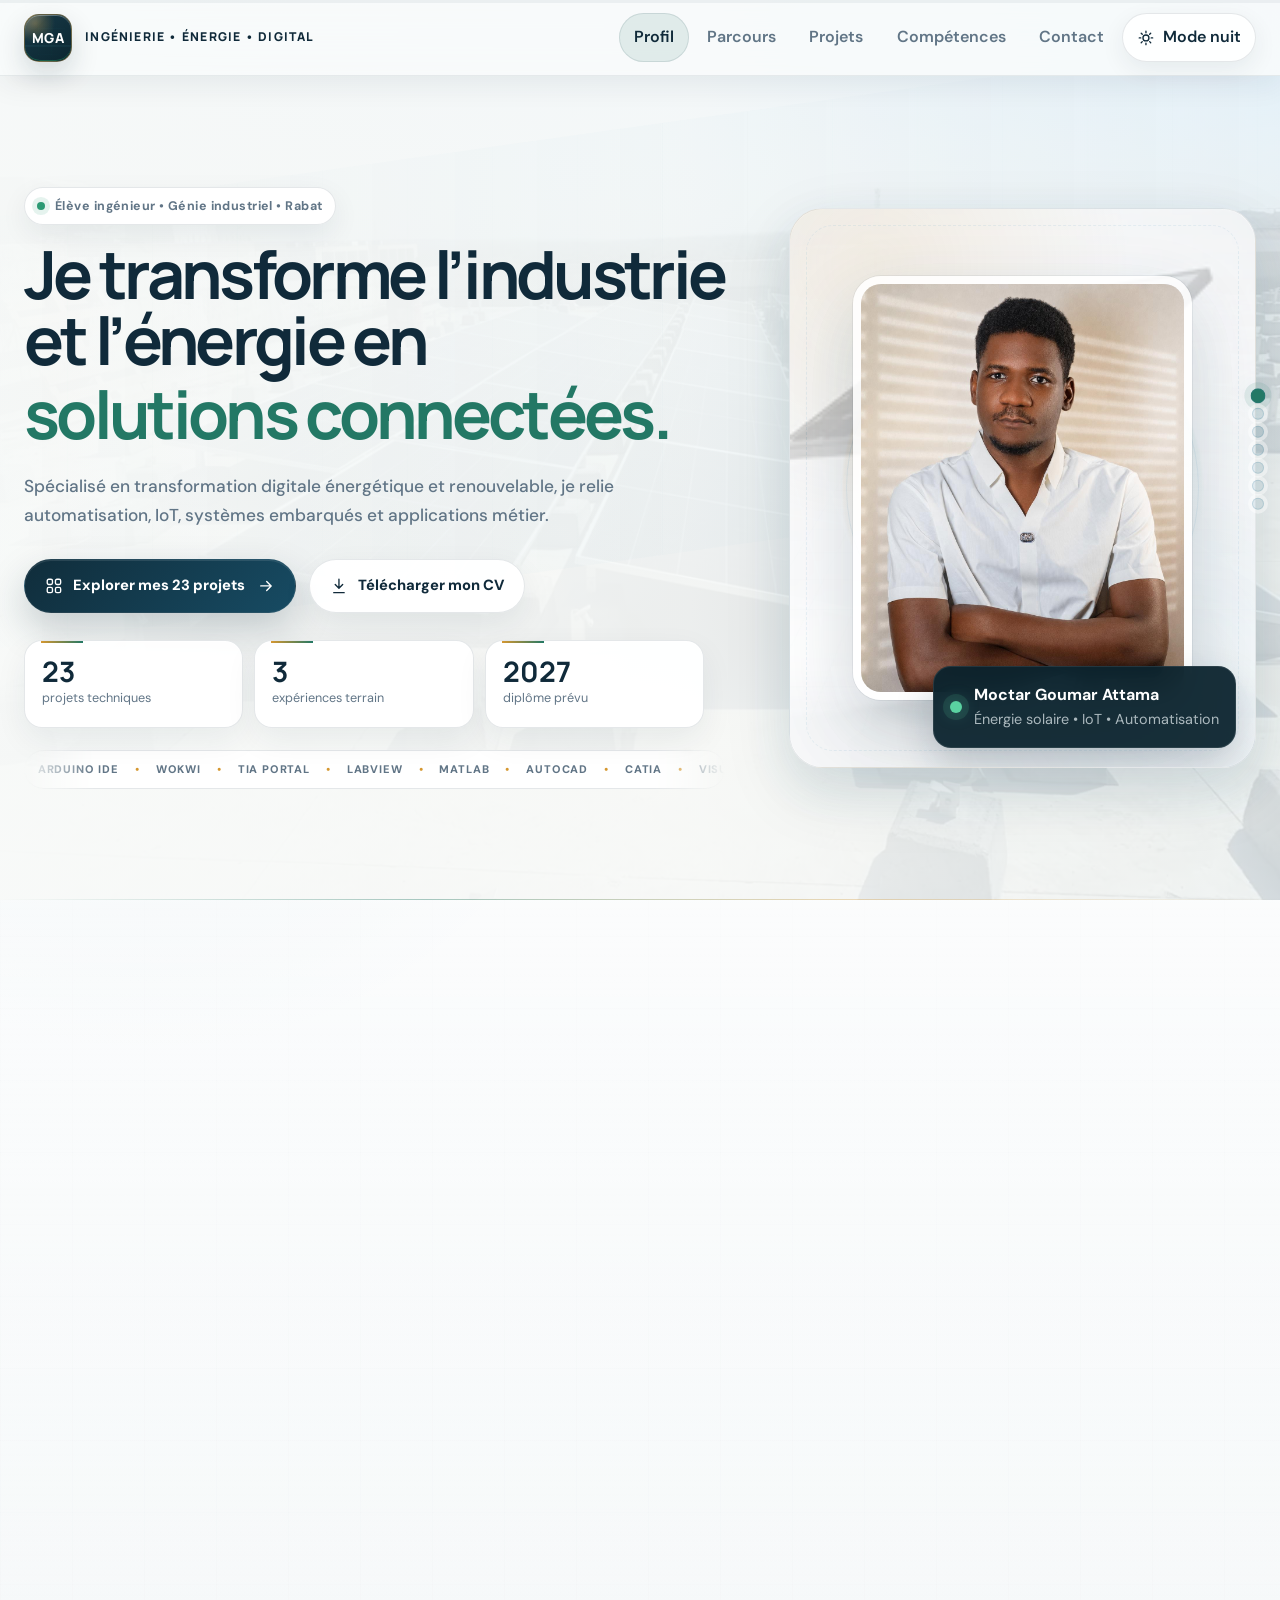
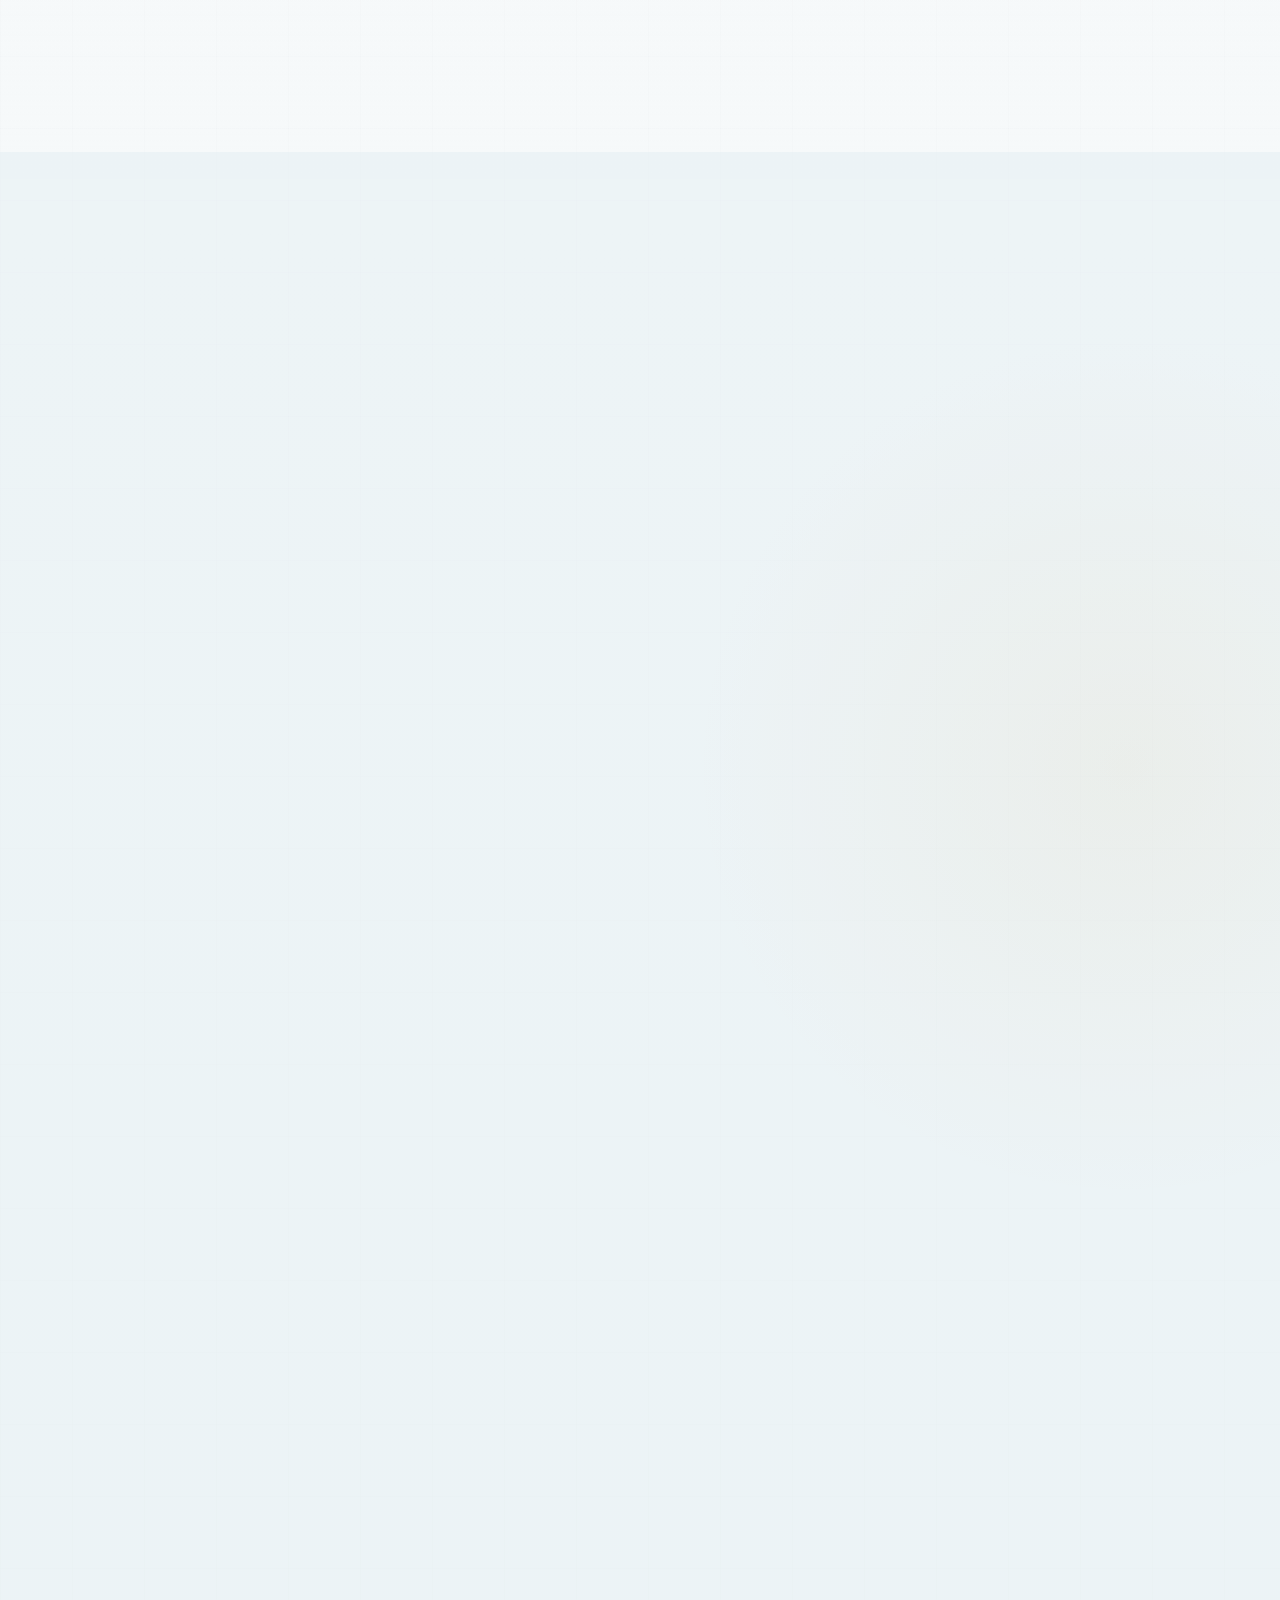
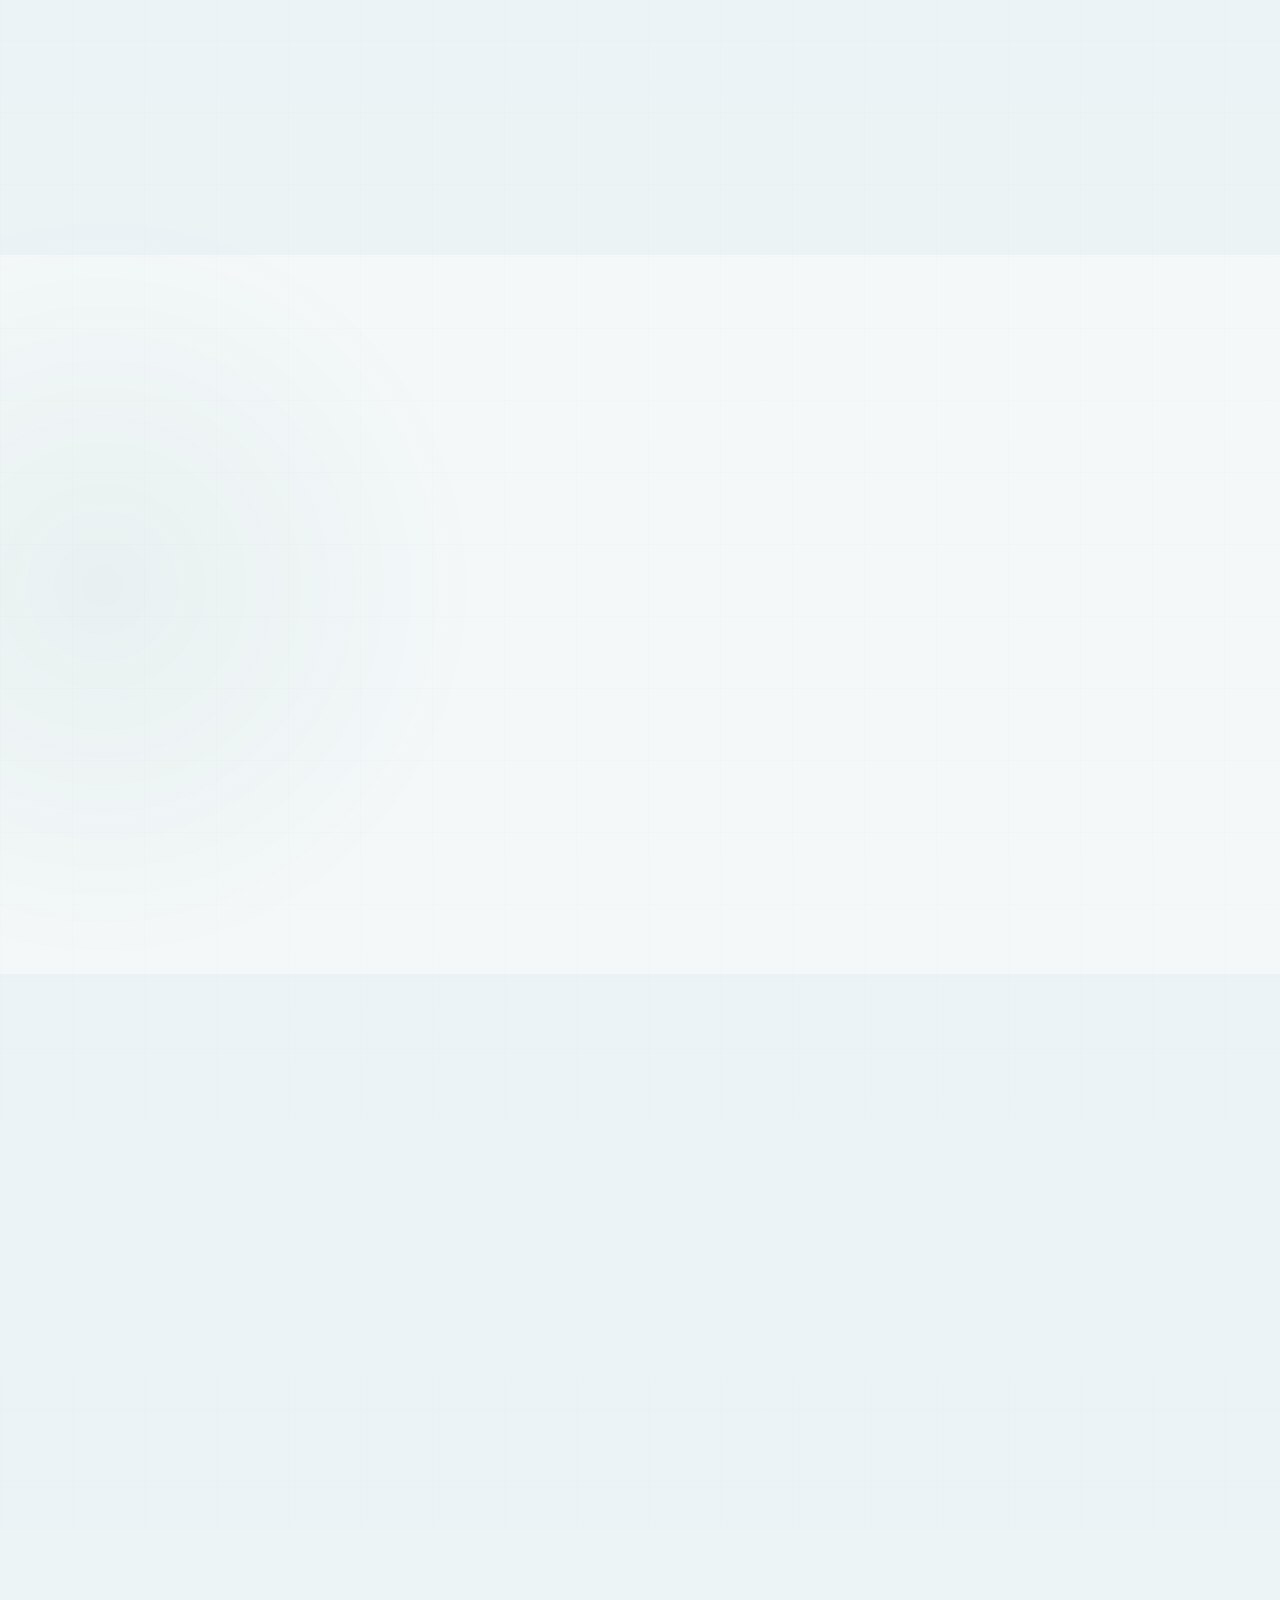
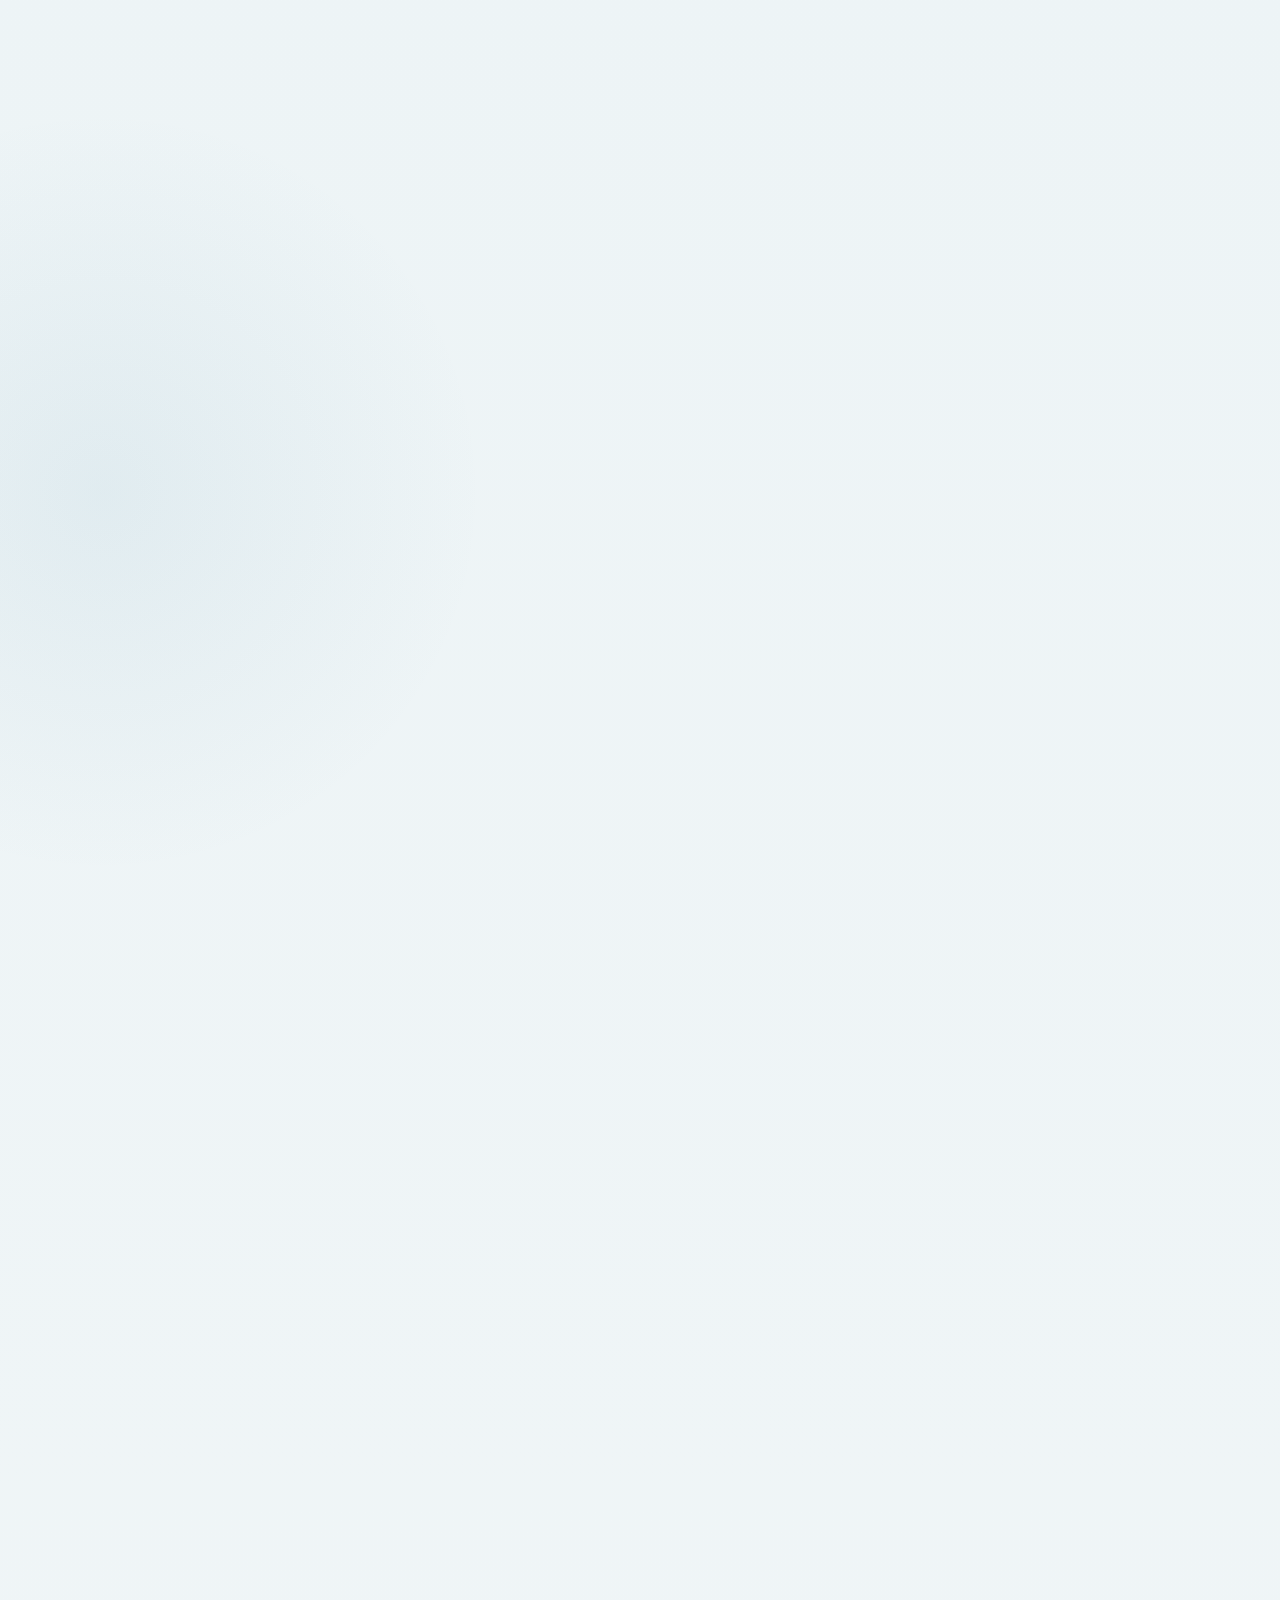
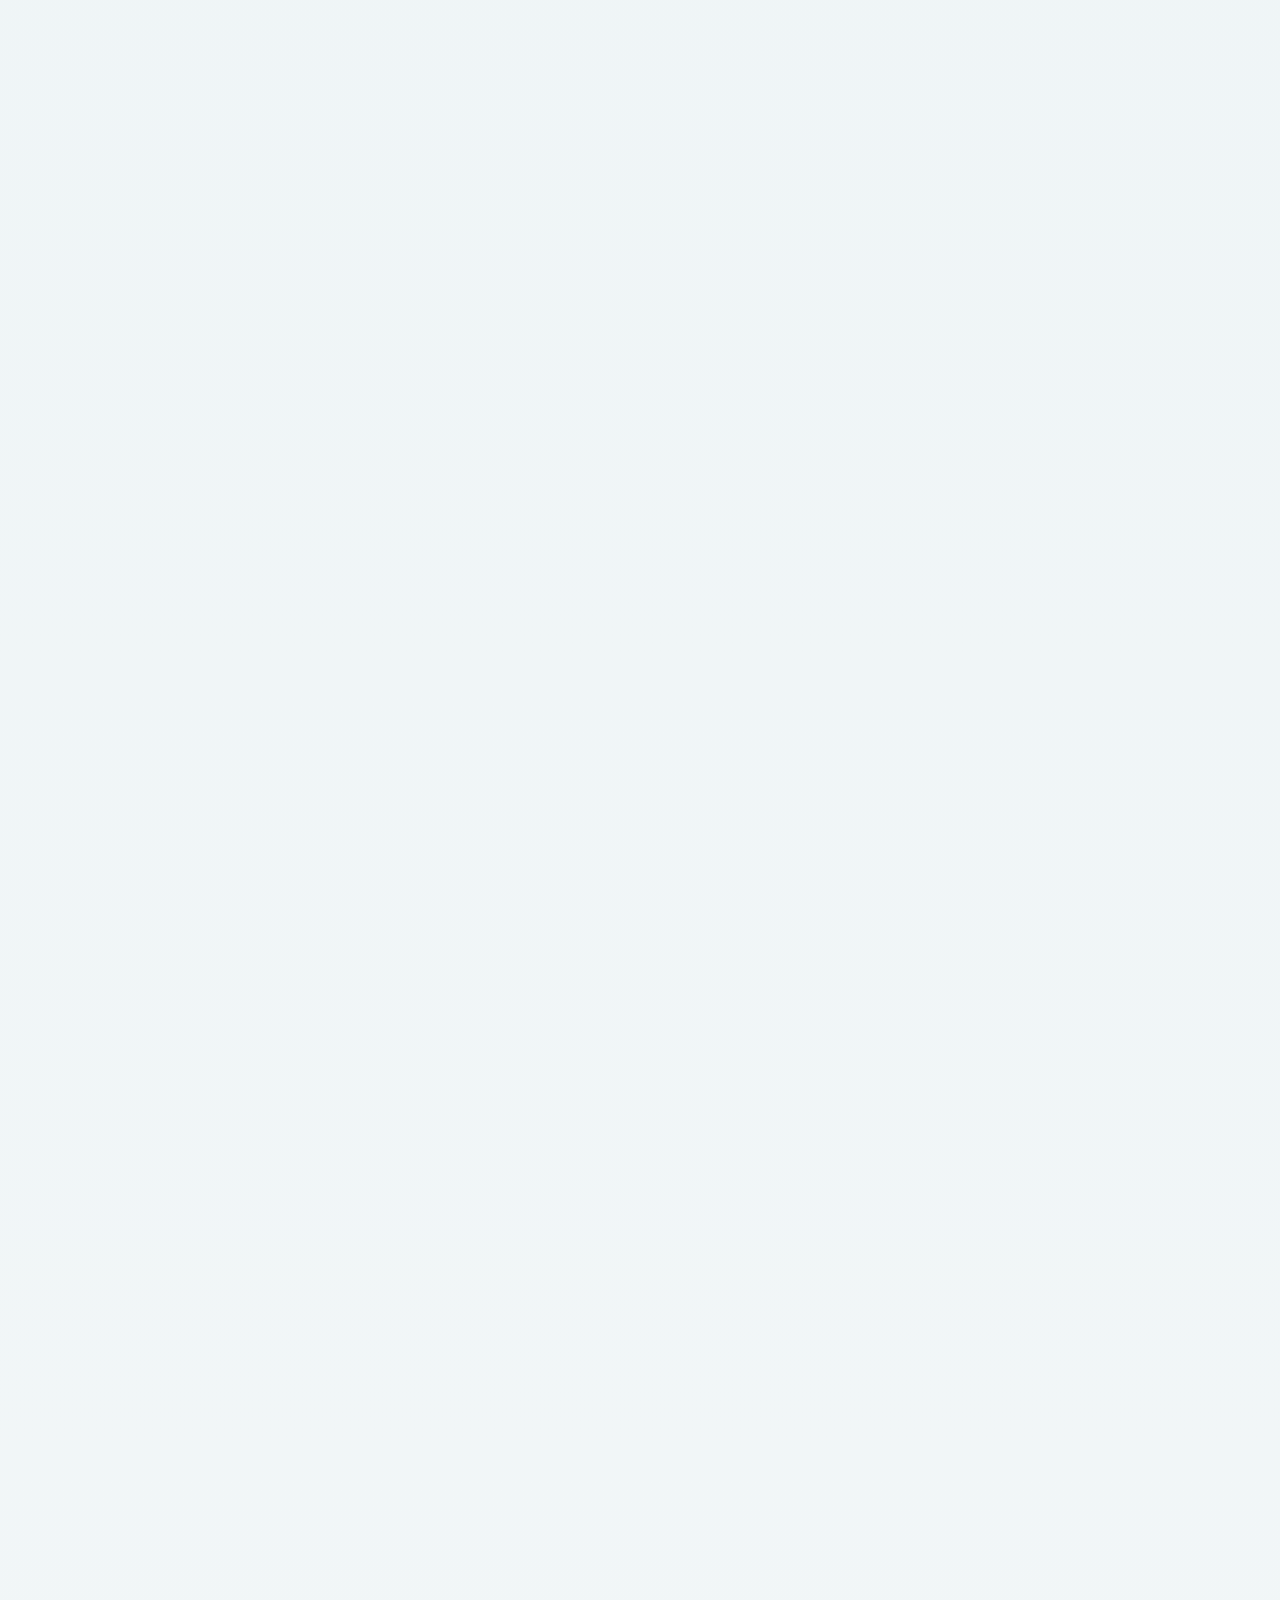
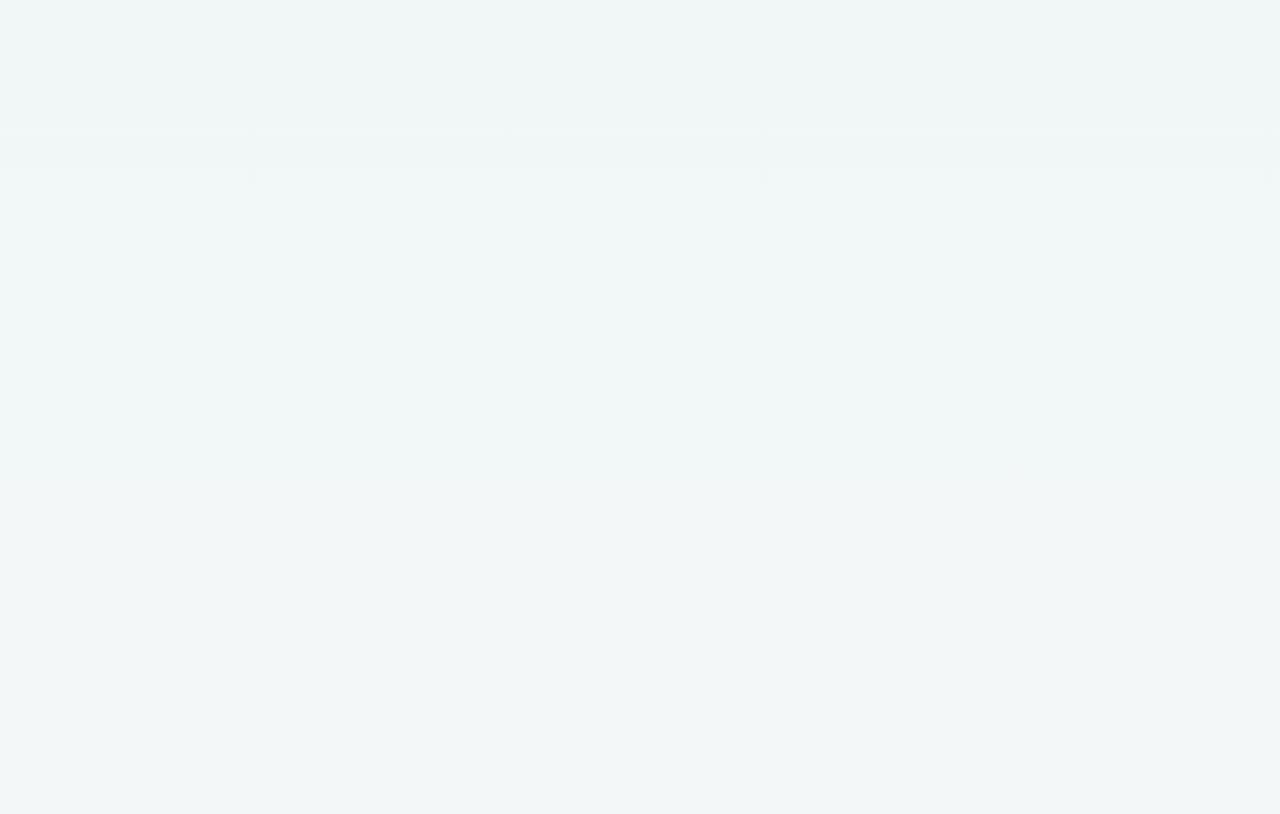
==== commit 155f0145: "Improve portfolio loading and data-saving controls" ====
--- a/index.html
+++ b/index.html
@@ -1,4 +1,4 @@
-﻿<!DOCTYPE html>
+<!DOCTYPE html>
 
 <html lang="fr" dir="ltr" data-theme="light">
 
@@ -18,13 +18,22 @@
 
     <link rel="icon" href="data:image/svg+xml,%3Csvg xmlns='http://www.w3.org/2000/svg' viewBox='0 0 64 64'%3E%3Crect width='64' height='64' rx='16' fill='%2307111f'/%3E%3Cpath d='M14 42 25 18l8 16 6-10 11 18H14Z' fill='%23d19a4a'/%3E%3Ccircle cx='48' cy='16' r='5' fill='%2337d67a'/%3E%3C/svg%3E" type="image/svg+xml">
 
+    <link rel="preload" as="image" href="assets/images/photo.jpg?cache=20261026" fetchpriority="high">
+
     <link rel="preconnect" href="https://fonts.googleapis.com">
 
     <link rel="preconnect" href="https://fonts.gstatic.com" crossorigin>
 
-    <link href="https://fonts.googleapis.com/css2?family=DM+Sans:wght@400;500;600;700&family=Manrope:wght@600;700;800&display=swap" rel="stylesheet">
-
-    <link rel="stylesheet" href="style.css">
+    <link href="https://fonts.googleapis.com/css2?family=DM+Sans:wght@400;500;600;700&family=Manrope:wght@600;700;800&display=swap" rel="stylesheet" media="print" onload="this.media='all'">
+
+    <noscript>
+        <link href="https://fonts.googleapis.com/css2?family=DM+Sans:wght@400;500;600;700&family=Manrope:wght@600;700;800&display=swap" rel="stylesheet">
+        <style>.page-loader { display: none; } .reveal { opacity: 1 !important; transform: none !important; } .project-image { display: none; }</style>
+    </noscript>
+
+    <link rel="stylesheet" href="style.css?cache=20261026">
+
+    <script src="script.js?v=20260831-project-cta&amp;cache=20261026" defer></script>
 
 </head>
 
@@ -253,11 +262,14 @@
                     </h1>
 
                     <aside class="hero-card hero-card-mobile reveal" aria-label="Carte de profil mobile">
+                        <div class="hero-3d-backdrop" aria-hidden="true">
+                            <img data-decoration-src="assets/previews/hero-microgrid-800.webp?cache=20261026" alt="" class="hero-3d-img" loading="eager" decoding="async" data-decoration-srcset="assets/previews/hero-microgrid-400.webp?cache=20261026 400w, assets/previews/hero-microgrid-800.webp?cache=20261026 800w, assets/previews/hero-microgrid-1376.webp?cache=20261026 1376w" sizes="(max-width: 860px) calc(100vw - 32px), 480px" fetchpriority="low">
+                        </div>
                         <div class="hud-ring"></div>
                         <div class="hud-grid"></div>
                         <div class="orbit orbit-one"></div>
                         <div class="orbit orbit-two"></div>
-                        <img src="assets/images/photo.jpg" alt="Portrait de Moctar Goumar Attama" class="profile-photo" width="1122" height="1402" fetchpriority="high">
+                        <img src="assets/images/photo.jpg?cache=20261026" alt="Portrait de Moctar Goumar Attama" class="profile-photo" width="1122" height="1402" fetchpriority="high">
                         <div class="profile-panel">
                             <span class="status-dot"></span>
                             <div>
@@ -288,7 +300,7 @@
                             </svg>
                         </a>
 
-                        <a class="btn ghost" href="assets/cv_moctar_goumar_attama_v2.pdf?v=cbd455c51844" download="cv_moctar_goumar_attama_v2.pdf">
+                        <a class="btn ghost" href="assets/cv_moctar_goumar_attama_v2.pdf?v=cbd455c51844&amp;cache=20261026" download="cv_moctar_goumar_attama_v2.pdf">
                             <svg class="button-icon" aria-hidden="true" viewBox="0 0 24 24" fill="none">
                                 <path d="M12 3v12M7 10l5 5 5-5M5 21h14" stroke="currentColor" stroke-width="1.8" stroke-linecap="round" stroke-linejoin="round"/>
                             </svg>
@@ -331,6 +343,10 @@
 
                 <aside class="hero-card reveal" aria-label="Carte de profil">
 
+                    <div class="hero-3d-backdrop" aria-hidden="true">
+                        <img data-decoration-src="assets/previews/hero-microgrid-800.webp?cache=20261026" alt="" class="hero-3d-img" loading="eager" decoding="async" data-decoration-srcset="assets/previews/hero-microgrid-400.webp?cache=20261026 400w, assets/previews/hero-microgrid-800.webp?cache=20261026 800w, assets/previews/hero-microgrid-1376.webp?cache=20261026 1376w" sizes="(max-width: 860px) calc(100vw - 32px), 480px" fetchpriority="low">
+                    </div>
+
                     <div class="hud-ring"></div>
 
                     <div class="hud-grid"></div>
@@ -339,7 +355,7 @@
 
                     <div class="orbit orbit-two"></div>
 
-                    <img src="assets/images/photo.jpg" alt="Portrait de Moctar Goumar Attama" class="profile-photo" width="1122" height="1402" fetchpriority="high">
+                    <img src="assets/images/photo.jpg?cache=20261026" alt="Portrait de Moctar Goumar Attama" class="profile-photo" width="1122" height="1402" fetchpriority="high">
 
                     <div class="profile-panel">
 
@@ -473,7 +489,7 @@
 
                                     data-proof-gallery
 
-                                    data-proof-images="assets/attestation.webp|Attestation de stage Sogea-Satom;assets/UPTA5364.JPG|Attestation terrain Sogea-Satom"
+                                    data-proof-images="assets/attestation.webp?cache=20261026|Attestation de stage Sogea-Satom;assets/UPTA5364.JPG?cache=20261026|Attestation terrain Sogea-Satom"
 
                                 >
 
@@ -535,7 +551,7 @@
 
                                     data-proof-gallery
 
-                                    data-proof-images="assets/nigelec.jpeg|Attestation de stage NIGELEC"
+                                    data-proof-images="assets/nigelec.jpeg?cache=20261026|Attestation de stage NIGELEC"
 
                                 >
 
@@ -585,7 +601,7 @@
 
                                     data-proof-title="Stage | Heliantha"
 
-                                    data-proof-images="assets/heliantha.webp|Attestation Heliantha"
+                                    data-proof-images="assets/heliantha.webp?cache=20261026|Attestation Heliantha"
 
                                 >
 
@@ -669,7 +685,7 @@
 
                                 data-proof-title="Certificat en intelligence émotionnelle et situationnelle"
 
-                                data-proof-images="assets/certificat.jpeg|Certificat en intelligence émotionnelle et situationnelle"
+                                data-proof-images="assets/certificat.jpeg?cache=20261026|Certificat en intelligence émotionnelle et situationnelle"
 
                             >
 
@@ -711,7 +727,7 @@
 
                                 data-proof-title="Attestation de formation - Management de projets innovants et entrepreneuriat"
 
-                                data-proof-images="assets/Attestation_0249_MOCTAR_GOUMAR_ATTAMA.pdf|Attestation de formation - aperçu PDF"
+                                data-proof-images="assets/Attestation_0249_MOCTAR_GOUMAR_ATTAMA.pdf?cache=20261026|Attestation de formation - aperçu PDF"
 
                             >
 
@@ -771,7 +787,7 @@
 
                                 data-proof-title="Leadership associatif"
 
-                                data-proof-images="assets/image.png|Attestation de leadership associatif"
+                                data-proof-images="assets/image.png?cache=20261026|Attestation de leadership associatif"
 
                             >
 
@@ -805,6 +821,18 @@
 
                 </div>
 
+                <div class="media-preferences" id="media-settings" hidden>
+                    <div>
+                        <label for="media-loading-mode">Chargement des médias</label>
+                        <p id="media-loading-status" role="status" aria-live="polite">Mode automatique.</p>
+                    </div>
+                    <select id="media-loading-mode" aria-describedby="media-loading-status">
+                        <option value="auto">Automatique</option>
+                        <option value="save">Économiser les données</option>
+                        <option value="standard">Standard</option>
+                    </select>
+                </div>
+
                 <div class="project-filters reveal" aria-label="Filtrer les projets">
 
                     <button class="filter-btn active" type="button" data-filter="all">Tous</button>
@@ -825,13 +853,44 @@
 
 
 
+                <noscript>
+                    <details class="media-fallback">
+                        <summary>Ouvrir les médias des projets</summary>
+                        <ul>
+                        <li><a href="image%20app%20he.png?cache=20261026" target="_blank" rel="noreferrer">Développement d’une application digitale pour HELIANTHA</a></li>
+                        <li><a href="bms.mp4?cache=20261026" target="_blank" rel="noreferrer">Système intelligent de gestion et diagnostic de batteries</a></li>
+                        <li><a href="assets/images/SUPERVISION%20.png?cache=20261026" target="_blank" rel="noreferrer">Monitoring énergie ESP32</a></li>
+                        <li><a href="assets/INSTALLATION%20DE%20600kwc%20batiment%20fifa%20.mp4?cache=20261026" target="_blank" rel="noreferrer">Projets solaires accompagnés</a></li>
+                        <li><a href="assets/images/projet-energy.webp?cache=20261026" target="_blank" rel="noreferrer">Supervision industrielle</a></li>
+                        <li><a href="https://drive.google.com/file/d/15WITb4EvSnO-ugWs72_j7_t5WoGqEK8C/preview" target="_blank" rel="noreferrer">Assistant personnel IA</a></li>
+                        <li><a href="assets/remplissage%20de%20cuive.mp4?cache=20261026" target="_blank" rel="noreferrer">Remplissage automatique de cuve</a></li>
+                        <li><a href="assets/images/robot.jpeg?cache=20261026" target="_blank" rel="noreferrer">Systèmes embarqués drone et robot</a></li>
+                        <li><a href="assets/feu%20tricolore%20.mp4?cache=20261026" target="_blank" rel="noreferrer">Prototype de feu tricolore</a></li>
+                        <li><a href="assets/HT%20BT.mp4?cache=20261026" target="_blank" rel="noreferrer">Maintenance de transformateurs électriques</a></li>
+                        <li><a href="assets/bat%201.jpeg?cache=20261026" target="_blank" rel="noreferrer">Installations électriques BT</a></li>
+                        <li><a href="assets/frais.jpeg?cache=20261026" target="_blank" rel="noreferrer">Fraiseuse et machine à tour</a></li>
+                        <li><a href="assets/images/NEURO.png?cache=20261026" target="_blank" rel="noreferrer">Projet vision intelligente</a></li>
+                        <li><a href="assets/images/noor.jpeg?cache=20261026" target="_blank" rel="noreferrer">Application de mobilité à Niamey</a></li>
+                        <li><a href="assets/images/TV.png?cache=20261026" target="_blank" rel="noreferrer">Suivi de séries TV</a></li>
+                        <li><a href="https://drive.google.com/file/d/1I5lTm7ab47GrjCwa_nCitSe3T5vi9u7l/preview" target="_blank" rel="noreferrer">Apprentissage de l&#x27;arabe</a></li>
+                        <li><a href="https://drive.google.com/file/d/11mJfC-4h5bftRiJORl3BYOBe3a4ef1I3/preview" target="_blank" rel="noreferrer">Plateforme multi-école</a></li>
+                        <li><a href="assets/images/babamarket-produit.jpeg?cache=20261026" target="_blank" rel="noreferrer">Marketplace e-commerce</a></li>
+                        <li><a href="https://drive.google.com/file/d/1bqQ_v14UK5rNPb1xF_CG3rM2MYZf4Ger/preview" target="_blank" rel="noreferrer">Module de livraison</a></li>
+                        <li><a href="https://drive.google.com/file/d/1qUNlDuknuEftyr6XXaBnroXVWG_7v79F/preview" target="_blank" rel="noreferrer">Monitoring énergétique</a></li>
+                        <li><a href="assets/images/touri.png?cache=20261026" target="_blank" rel="noreferrer">Application de tourisme médical</a></li>
+                        <li><a href="https://drive.google.com/file/d/1DJADUc6Brb25py3tvoyZc4FeohRy05oi/preview" target="_blank" rel="noreferrer">Plateforme immobilière</a></li>
+                        <li><a href="assets/images/projet-mcb.jpg?cache=20261026" target="_blank" rel="noreferrer">CSP La Responsabilité</a></li>
+                        </ul>
+                    </details>
+                </noscript>
+
                 <div class="projects-grid">
 
                     <article class="project-card featured reveal" data-category="energy web" data-priority="1">
 
                         <div class="project-image">
 
-                            <img src="image%20app%20he.png" alt="Application digitale développée pour l'entreprise solaire HELIANTHA" loading="lazy" decoding="async">
+                            <img data-src="assets/previews/image-app-he-eaf615d7-600.webp?cache=20261026" alt="Application digitale développée pour l'entreprise solaire HELIANTHA" loading="lazy" decoding="async" data-srcset="assets/previews/image-app-he-eaf615d7-400.webp?cache=20261026 400w, assets/previews/image-app-he-eaf615d7-600.webp?cache=20261026 600w" sizes="(max-width: 1100px) calc(100vw - 52px), (max-width: 1288px) calc(66.667vw - 58px), 801px" data-full-src="image%20app%20he.png?cache=20261026">
 
                             <span class="project-badge">Énergie</span>
 
@@ -865,7 +924,7 @@
 
                         <div class="project-image">
 
-                            <video class="project-video-frame project-video-local" data-src="bms.mp4" poster="assets/posters/bms.webp" muted loop playsinline preload="none" aria-label="Vidéo du système intelligent de gestion et diagnostic de batteries"></video>
+                            <video class="project-video-frame project-video-local" data-src="bms.mp4?cache=20261026" data-poster="assets/posters/bms.webp?cache=20261026" muted loop playsinline preload="none" aria-label="Vidéo du système intelligent de gestion et diagnostic de batteries"></video>
 
                             <span class="project-badge">IoT</span>
 
@@ -892,8 +951,8 @@
                         <div class="project-image">
 
                             <div class="project-carousel project-carousel-two" aria-label="Images et vidéo du projet monitoring énergie ESP32">
-                                <img src="assets/images/SUPERVISION%20.png" alt="Prototype ESP32 du projet iot energy esp32 monitoring" loading="lazy" decoding="async">
-                                <video class="project-video-frame project-video-local" data-src="assets/IOT%20SYSTEME%20EMBARQUER%20.mp4" poster="assets/posters/iot-systeme-embarquer.webp" muted loop playsinline preload="none" title="IoT système embarqué"></video>
+                                <img data-src="assets/images/SUPERVISION%20.png?cache=20261026" alt="Prototype ESP32 du projet iot energy esp32 monitoring" loading="lazy" decoding="async">
+                                <video class="project-video-frame project-video-local" data-src="assets/IOT%20SYSTEME%20EMBARQUER%20.mp4?cache=20261026" data-poster="assets/posters/iot-systeme-embarquer.webp?cache=20261026" muted loop playsinline preload="none" title="IoT système embarqué"></video>
                             </div>
 
                             <span class="project-badge">IoT</span>
@@ -930,19 +989,19 @@
 
                             <div class="project-carousel project-carousel-seven" aria-label="Médias des projets solaires">
 
-                                <video class="project-video-frame project-video-local" data-src="assets/INSTALLATION%20DE%20600kwc%20batiment%20fifa%20.mp4" poster="assets/posters/installation-de-600kwc-batiment-fifa.webp" muted loop playsinline preload="none" title="Installation de 600 kWc au bâtiment FIFA"></video>
-
-                                <video class="project-video-frame project-video-local" data-src="assets/INSTALLATION%20GRID%20ON%20ONDULEUR%20DE%2015KW.mp4" poster="assets/posters/installation-grid-on-onduleur-de-15kw.webp" muted loop playsinline preload="none" title="Installation grid on onduleur de 15 kW"></video>
-
-                                <img src="assets/panneau%20fifa%20.jpeg" alt="Panneau solaire FIFA" loading="lazy" decoding="async">
-
-                                <video class="project-video-frame project-video-local" data-src="assets/POMPE%20SOLAIRE%20MOHAMEDIA%20.mp4" poster="assets/posters/pompe-solaire-mohamedia.webp" muted loop playsinline preload="none" title="Pompe solaire Mohamedia"></video>
-
-                                <video class="project-video-frame project-video-local" data-src="assets/salle%20de%20moteur%20.mp4" poster="assets/posters/salle-de-moteur.webp" muted loop playsinline preload="none" title="Salle de moteur"></video>
-
-                                <video class="project-video-frame project-video-local" data-src="assets/simulation%20logiciel%20structure%20solaire%20.mp4" poster="assets/posters/simulation-logiciel-structure-solaire.webp" muted loop playsinline preload="none" title="Simulation logiciel structure solaire"></video>
-
-                                <img src="assets/SOLAIRE%20MOI.jpeg" alt="Projet solaire personnel" loading="lazy" decoding="async">
+                                <video class="project-video-frame project-video-local" data-src="assets/INSTALLATION%20DE%20600kwc%20batiment%20fifa%20.mp4?cache=20261026" data-poster="assets/posters/installation-de-600kwc-batiment-fifa.webp?cache=20261026" muted loop playsinline preload="none" title="Installation de 600 kWc au bâtiment FIFA"></video>
+
+                                <video class="project-video-frame project-video-local" data-src="assets/INSTALLATION%20GRID%20ON%20ONDULEUR%20DE%2015KW.mp4?cache=20261026" data-poster="assets/posters/installation-grid-on-onduleur-de-15kw.webp?cache=20261026" muted loop playsinline preload="none" title="Installation grid on onduleur de 15 kW"></video>
+
+                                <img data-src="assets/previews/panneau-fifa-d0f84fbc-800.webp?cache=20261026" alt="Panneau solaire FIFA" loading="lazy" decoding="async" data-srcset="assets/previews/panneau-fifa-d0f84fbc-400.webp?cache=20261026 400w, assets/previews/panneau-fifa-d0f84fbc-800.webp?cache=20261026 800w, assets/previews/panneau-fifa-d0f84fbc-1200.webp?cache=20261026 1200w" sizes="(max-width: 860px) calc(100vw - 52px), (max-width: 1100px) calc(50vw - 46px), (max-width: 1288px) calc(33.333vw - 49px), 381px" data-full-src="assets/panneau%20fifa%20.jpeg?cache=20261026">
+
+                                <video class="project-video-frame project-video-local" data-src="assets/POMPE%20SOLAIRE%20MOHAMEDIA%20.mp4?cache=20261026" data-poster="assets/posters/pompe-solaire-mohamedia.webp?cache=20261026" muted loop playsinline preload="none" title="Pompe solaire Mohamedia"></video>
+
+                                <video class="project-video-frame project-video-local" data-src="assets/salle%20de%20moteur%20.mp4?cache=20261026" data-poster="assets/posters/salle-de-moteur.webp?cache=20261026" muted loop playsinline preload="none" title="Salle de moteur"></video>
+
+                                <video class="project-video-frame project-video-local" data-src="assets/simulation%20logiciel%20structure%20solaire%20.mp4?cache=20261026" data-poster="assets/posters/simulation-logiciel-structure-solaire.webp?cache=20261026" muted loop playsinline preload="none" title="Simulation logiciel structure solaire"></video>
+
+                                <img data-src="assets/previews/solaire-moi-c95e9909-800.webp?cache=20261026" alt="Projet solaire personnel" loading="lazy" decoding="async" data-srcset="assets/previews/solaire-moi-c95e9909-400.webp?cache=20261026 400w, assets/previews/solaire-moi-c95e9909-800.webp?cache=20261026 800w, assets/previews/solaire-moi-c95e9909-1200.webp?cache=20261026 1200w" sizes="(max-width: 860px) calc(100vw - 52px), (max-width: 1100px) calc(50vw - 46px), (max-width: 1288px) calc(33.333vw - 49px), 381px" data-full-src="assets/SOLAIRE%20MOI.jpeg?cache=20261026">
 
                             </div>
 
@@ -972,9 +1031,9 @@
 
                             <div class="project-carousel" aria-label="Images et vidéo du projet supervision industrielle">
 
-                                <img src="assets/images/projet-energy.webp" alt="Interface du projet supervision industrielle" loading="lazy" decoding="async">
-
-                                <video class="project-video-frame project-video-local" data-src="assets/labview.mp4" poster="assets/posters/labview.webp" muted loop playsinline preload="none" title="Démo LabVIEW"></video>
+                                <img data-src="assets/previews/projet-energy-1631ec5c-800.webp?cache=20261026" alt="Interface du projet supervision industrielle" loading="lazy" decoding="async" data-srcset="assets/previews/projet-energy-1631ec5c-400.webp?cache=20261026 400w, assets/previews/projet-energy-1631ec5c-800.webp?cache=20261026 800w, assets/previews/projet-energy-1631ec5c-1200.webp?cache=20261026 1200w" sizes="(max-width: 860px) calc(100vw - 52px), (max-width: 1100px) calc(50vw - 46px), (max-width: 1288px) calc(33.333vw - 49px), 381px" data-full-src="assets/images/projet-energy.webp?cache=20261026">
+
+                                <video class="project-video-frame project-video-local" data-src="assets/labview.mp4?cache=20261026" data-poster="assets/posters/labview.webp?cache=20261026" muted loop playsinline preload="none" title="Démo LabVIEW"></video>
 
                             </div>
 
@@ -1010,7 +1069,7 @@
 
                         <div class="project-image">
 
-                            <iframe class="project-video-frame" data-src="https://drive.google.com/file/d/15WITb4EvSnO-ugWs72_j7_t5WoGqEK8C/preview" title="Démo vidéo du projet assistant personnel IA" loading="lazy" allow="autoplay; fullscreen"></iframe>
+                            <iframe class="project-video-frame" data-src="https://drive.google.com/file/d/15WITb4EvSnO-ugWs72_j7_t5WoGqEK8C/preview" title="Démo vidéo du projet assistant personnel IA" loading="lazy" allow="autoplay; fullscreen" data-poster="assets/posters/video-demo.svg?cache=20261026"></iframe>
 
                             <span class="project-badge">IA</span>
 
@@ -1046,7 +1105,7 @@
 
                         <div class="project-image">
 
-                            <video class="project-video-frame project-video-local" data-src="assets/remplissage%20de%20cuive.mp4" poster="assets/posters/remplissage-de-cuive.webp" muted loop playsinline preload="none" aria-label="Vidéo du prototype de remplissage de cuve"></video>
+                            <video class="project-video-frame project-video-local" data-src="assets/remplissage%20de%20cuive.mp4?cache=20261026" data-poster="assets/posters/remplissage-de-cuive.webp?cache=20261026" muted loop playsinline preload="none" aria-label="Vidéo du prototype de remplissage de cuve"></video>
 
                             <span class="project-badge">Industrie</span>
 
@@ -1074,15 +1133,15 @@
 
                             <div class="project-carousel project-carousel-five" aria-label="Images et vidéo du projet drone, robot et impression 3D">
 
-                                <img src="assets/images/robot.jpeg" alt="Prototype de robot embarqué" loading="lazy" decoding="async">
-
-                                <img src="assets/images/drone.jpeg" alt="Prototype de drone embarqué" loading="lazy" decoding="async">
-
-                                <img src="assets/images/appreil.jpeg" alt="Appareil électronique embarqué" loading="lazy" decoding="async">
-
-                                <img src="assets/images/imprimante.jpeg" alt="Imprimante 3D utilisée pour les prototypes" loading="lazy" decoding="async">
-
-                                <video class="project-video-frame project-video-local" data-src="assets/MAIN%20ROBOTISER%20.mp4" poster="assets/posters/main-robotiser.webp" muted loop playsinline preload="none" title="Main robotiser"></video>
+                                <img data-src="assets/images/robot.jpeg?cache=20261026" alt="Prototype de robot embarqué" loading="lazy" decoding="async">
+
+                                <img data-src="assets/images/drone.jpeg?cache=20261026" alt="Prototype de drone embarqué" loading="lazy" decoding="async">
+
+                                <img data-src="assets/images/appreil.jpeg?cache=20261026" alt="Appareil électronique embarqué" loading="lazy" decoding="async">
+
+                                <img data-src="assets/images/imprimante.jpeg?cache=20261026" alt="Imprimante 3D utilisée pour les prototypes" loading="lazy" decoding="async">
+
+                                <video class="project-video-frame project-video-local" data-src="assets/MAIN%20ROBOTISER%20.mp4?cache=20261026" data-poster="assets/posters/main-robotiser.webp?cache=20261026" muted loop playsinline preload="none" title="Main robotiser"></video>
 
                             </div>
 
@@ -1110,7 +1169,7 @@
 
                         <div class="project-image">
 
-                            <video class="project-video-frame project-video-local" data-src="assets/feu%20tricolore%20.mp4" poster="assets/posters/feu-tricolore.webp" muted loop playsinline preload="none" aria-label="Vidéo du prototype de feu tricolore programmable"></video>
+                            <video class="project-video-frame project-video-local" data-src="assets/feu%20tricolore%20.mp4?cache=20261026" data-poster="assets/posters/feu-tricolore.webp?cache=20261026" muted loop playsinline preload="none" aria-label="Vidéo du prototype de feu tricolore programmable"></video>
 
                             <span class="project-badge">Industrie</span>
 
@@ -1136,7 +1195,7 @@
 
                         <div class="project-image">
 
-                            <video class="project-video-frame project-video-local" data-src="assets/HT%20BT.mp4" poster="assets/posters/ht-bt.webp" muted loop playsinline preload="none" aria-label="Vidéo d'un poste de transformation HT BT à Niamey"></video>
+                            <video class="project-video-frame project-video-local" data-src="assets/HT%20BT.mp4?cache=20261026" data-poster="assets/posters/ht-bt.webp?cache=20261026" muted loop playsinline preload="none" aria-label="Vidéo d'un poste de transformation HT BT à Niamey"></video>
 
                             <span class="project-badge">Énergie</span>
 
@@ -1164,21 +1223,21 @@
 
                             <div class="project-carousel project-carousel-eight" aria-label="Images et vidéos d'électricité bâtiment et maintenance">
 
-                                <img src="assets/bat%201.jpeg" alt="Installation électrique bâtiment" loading="lazy" decoding="async">
-
-                                <img src="assets/BAT%202.jpeg" alt="Câblage et équipement électrique bâtiment" loading="lazy" decoding="async">
-
-                                <img src="assets/BAT%203.jpeg" alt="Armoire et installation électrique bâtiment" loading="lazy" decoding="async">
-
-                                <video class="project-video-frame project-video-local" data-src="assets/cablage%20industrielle.mp4" poster="assets/posters/cablage-industrielle.webp" muted loop playsinline preload="none" title="Câblage industrielle"></video>
-
-                                <video class="project-video-frame project-video-local" data-src="assets/schema%20cablage%20industrielle%20.mp4" poster="assets/posters/schema-cablage-industrielle.webp" muted loop playsinline preload="none" title="Schéma de câblage industrielle"></video>
-
-                                <video class="project-video-frame project-video-local" data-src="assets/industrielle%20maintenance%20.mp4" poster="assets/posters/industrielle-maintenance.webp" muted loop playsinline preload="none" title="Industrielle maintenance"></video>
-
-                                <video class="project-video-frame project-video-local" data-src="assets/armoir%20electrique%20maintenance%20.mp4" poster="assets/posters/armoir-electrique-maintenance.webp" muted loop playsinline preload="none" title="Armoire électrique maintenance"></video>
-
-                                <video class="project-video-frame project-video-local" data-src="assets/salle%20de%20moteur%20.mp4" poster="assets/posters/salle-de-moteur.webp" muted loop playsinline preload="none" title="Salle de moteur"></video>
+                                <img data-src="assets/bat%201.jpeg?cache=20261026" alt="Installation électrique bâtiment" loading="lazy" decoding="async">
+
+                                <img data-src="assets/BAT%202.jpeg?cache=20261026" alt="Câblage et équipement électrique bâtiment" loading="lazy" decoding="async">
+
+                                <img data-src="assets/BAT%203.jpeg?cache=20261026" alt="Armoire et installation électrique bâtiment" loading="lazy" decoding="async">
+
+                                <video class="project-video-frame project-video-local" data-src="assets/cablage%20industrielle.mp4?cache=20261026" data-poster="assets/posters/cablage-industrielle.webp?cache=20261026" muted loop playsinline preload="none" title="Câblage industrielle"></video>
+
+                                <video class="project-video-frame project-video-local" data-src="assets/schema%20cablage%20industrielle%20.mp4?cache=20261026" data-poster="assets/posters/schema-cablage-industrielle.webp?cache=20261026" muted loop playsinline preload="none" title="Schéma de câblage industrielle"></video>
+
+                                <video class="project-video-frame project-video-local" data-src="assets/industrielle%20maintenance%20.mp4?cache=20261026" data-poster="assets/posters/industrielle-maintenance.webp?cache=20261026" muted loop playsinline preload="none" title="Industrielle maintenance"></video>
+
+                                <video class="project-video-frame project-video-local" data-src="assets/armoir%20electrique%20maintenance%20.mp4?cache=20261026" data-poster="assets/posters/armoir-electrique-maintenance.webp?cache=20261026" muted loop playsinline preload="none" title="Armoire électrique maintenance"></video>
+
+                                <video class="project-video-frame project-video-local" data-src="assets/salle%20de%20moteur%20.mp4?cache=20261026" data-poster="assets/posters/salle-de-moteur.webp?cache=20261026" muted loop playsinline preload="none" title="Salle de moteur"></video>
 
                             </div>
 
@@ -1208,15 +1267,15 @@
 
                             <div class="project-carousel project-carousel-five" aria-label="Images de fabrication mécanique">
 
-                                <img src="assets/frais.jpeg" alt="Travail sur fraiseuse" loading="lazy" decoding="async">
-
-                                <img src="assets/machine.jpeg" alt="Machine d'atelier mécanique" loading="lazy" decoding="async">
-
-                                <img src="assets/piece.jpeg" alt="Pièce mécanique usinée" loading="lazy" decoding="async">
-
-                                <img src="assets/grille.jpeg" alt="Grille et pièce de fabrication mécanique" loading="lazy" decoding="async">
-
-                                <img src="assets/tour.jpeg" alt="Machine à tour" loading="lazy" decoding="async">
+                                <img data-src="assets/previews/frais-0e5061ac-608.webp?cache=20261026" alt="Travail sur fraiseuse" loading="lazy" decoding="async" data-srcset="assets/previews/frais-0e5061ac-400.webp?cache=20261026 400w, assets/previews/frais-0e5061ac-608.webp?cache=20261026 608w" sizes="(max-width: 860px) calc(100vw - 52px), (max-width: 1100px) calc(50vw - 46px), (max-width: 1288px) calc(33.333vw - 49px), 381px" data-full-src="assets/frais.jpeg?cache=20261026">
+
+                                <img data-src="assets/previews/machine-d51932df-800.webp?cache=20261026" alt="Machine d'atelier mécanique" loading="lazy" decoding="async" data-srcset="assets/previews/machine-d51932df-400.webp?cache=20261026 400w, assets/previews/machine-d51932df-800.webp?cache=20261026 800w, assets/previews/machine-d51932df-1014.webp?cache=20261026 1014w" sizes="(max-width: 860px) calc(100vw - 52px), (max-width: 1100px) calc(50vw - 46px), (max-width: 1288px) calc(33.333vw - 49px), 381px" data-full-src="assets/machine.jpeg?cache=20261026">
+
+                                <img data-src="assets/previews/piece-c37d3a58-800.webp?cache=20261026" alt="Pièce mécanique usinée" loading="lazy" decoding="async" data-srcset="assets/previews/piece-c37d3a58-400.webp?cache=20261026 400w, assets/previews/piece-c37d3a58-800.webp?cache=20261026 800w, assets/previews/piece-c37d3a58-1080.webp?cache=20261026 1080w" sizes="(max-width: 860px) calc(100vw - 52px), (max-width: 1100px) calc(50vw - 46px), (max-width: 1288px) calc(33.333vw - 49px), 381px" data-full-src="assets/piece.jpeg?cache=20261026">
+
+                                <img data-src="assets/previews/grille-e14d2dc8-800.webp?cache=20261026" alt="Grille et pièce de fabrication mécanique" loading="lazy" decoding="async" data-srcset="assets/previews/grille-e14d2dc8-400.webp?cache=20261026 400w, assets/previews/grille-e14d2dc8-800.webp?cache=20261026 800w, assets/previews/grille-e14d2dc8-1080.webp?cache=20261026 1080w" sizes="(max-width: 860px) calc(100vw - 52px), (max-width: 1100px) calc(50vw - 46px), (max-width: 1288px) calc(33.333vw - 49px), 381px" data-full-src="assets/grille.jpeg?cache=20261026">
+
+                                <img data-src="assets/previews/tour-58a91b52-800.webp?cache=20261026" alt="Machine à tour" loading="lazy" decoding="async" data-srcset="assets/previews/tour-58a91b52-400.webp?cache=20261026 400w, assets/previews/tour-58a91b52-800.webp?cache=20261026 800w, assets/previews/tour-58a91b52-1080.webp?cache=20261026 1080w" sizes="(max-width: 860px) calc(100vw - 52px), (max-width: 1100px) calc(50vw - 46px), (max-width: 1288px) calc(33.333vw - 49px), 381px" data-full-src="assets/tour.jpeg?cache=20261026">
 
                             </div>
 
@@ -1244,7 +1303,7 @@
 
                         <div class="project-image">
 
-                            <img src="assets/images/NEURO.png" alt="Interface du projet neurovision" loading="lazy" decoding="async">
+                            <img data-src="assets/previews/neuro-83de3ee7-800.webp?cache=20261026" alt="Interface du projet neurovision" loading="lazy" decoding="async" data-srcset="assets/previews/neuro-83de3ee7-400.webp?cache=20261026 400w, assets/previews/neuro-83de3ee7-800.webp?cache=20261026 800w, assets/previews/neuro-83de3ee7-1198.webp?cache=20261026 1198w" sizes="(max-width: 860px) calc(100vw - 52px), (max-width: 1100px) calc(50vw - 46px), (max-width: 1288px) calc(33.333vw - 49px), 381px" data-full-src="assets/images/NEURO.png?cache=20261026">
 
                             <span class="project-badge">IA</span>
 
@@ -1278,7 +1337,7 @@
 
                         <div class="project-image">
 
-                            <img src="assets/images/noor.jpeg" alt="Interface du projet NOOR EXPRESS" loading="lazy" decoding="async">
+                            <img data-src="assets/images/noor.jpeg?cache=20261026" alt="Interface du projet NOOR EXPRESS" loading="lazy" decoding="async">
 
                             <span class="project-badge">Web</span>
 
@@ -1312,7 +1371,7 @@
 
                         <div class="project-image">
 
-                            <img src="assets/images/TV.png" alt="Interface du projet SuiviSeriesTV" loading="lazy" decoding="async">
+                            <img data-src="assets/previews/tv-c2c0a9f6-504.webp?cache=20261026" alt="Interface du projet SuiviSeriesTV" loading="lazy" decoding="async" data-srcset="assets/previews/tv-c2c0a9f6-400.webp?cache=20261026 400w, assets/previews/tv-c2c0a9f6-504.webp?cache=20261026 504w" sizes="(max-width: 860px) calc(100vw - 52px), (max-width: 1100px) calc(50vw - 46px), (max-width: 1288px) calc(33.333vw - 49px), 381px" data-full-src="assets/images/TV.png?cache=20261026">
 
                             <span class="project-badge">Web</span>
 
@@ -1346,7 +1405,7 @@
 
                         <div class="project-image">
 
-                            <iframe class="project-video-frame" data-src="https://drive.google.com/file/d/1I5lTm7ab47GrjCwa_nCitSe3T5vi9u7l/preview" title="Démo vidéo du projet labeeb" loading="lazy" allow="autoplay; fullscreen"></iframe>
+                            <iframe class="project-video-frame" data-src="https://drive.google.com/file/d/1I5lTm7ab47GrjCwa_nCitSe3T5vi9u7l/preview" title="Démo vidéo du projet labeeb" loading="lazy" allow="autoplay; fullscreen" data-poster="assets/posters/video-demo.svg?cache=20261026"></iframe>
 
                             <span class="project-badge">Web</span>
 
@@ -1382,7 +1441,7 @@
 
                         <div class="project-image">
 
-                            <iframe class="project-video-frame" data-src="https://drive.google.com/file/d/11mJfC-4h5bftRiJORl3BYOBe3a4ef1I3/preview" title="Démo vidéo du projet mutiecole" loading="lazy" allow="autoplay; fullscreen"></iframe>
+                            <iframe class="project-video-frame" data-src="https://drive.google.com/file/d/11mJfC-4h5bftRiJORl3BYOBe3a4ef1I3/preview" title="Démo vidéo du projet mutiecole" loading="lazy" allow="autoplay; fullscreen" data-poster="assets/posters/video-demo.svg?cache=20261026"></iframe>
 
                             <span class="project-badge">Web</span>
 
@@ -1418,7 +1477,7 @@
 
                         <div class="project-image">
 
-                            <img src="assets/images/babamarket-produit.jpeg" alt="Aperçu du site Baba Market" loading="lazy" decoding="async">
+                            <img data-src="assets/previews/babamarket-produit-47207599-800.webp?cache=20261026" alt="Aperçu du site Baba Market" loading="lazy" decoding="async" data-srcset="assets/previews/babamarket-produit-47207599-400.webp?cache=20261026 400w, assets/previews/babamarket-produit-47207599-800.webp?cache=20261026 800w, assets/previews/babamarket-produit-47207599-1200.webp?cache=20261026 1200w" sizes="(max-width: 860px) calc(100vw - 52px), (max-width: 1100px) calc(50vw - 46px), (max-width: 1288px) calc(33.333vw - 49px), 381px" data-full-src="assets/images/babamarket-produit.jpeg?cache=20261026">
 
                             <span class="project-badge">Web</span>
 
@@ -1454,7 +1513,7 @@
 
                         <div class="project-image">
 
-                            <iframe class="project-video-frame" data-src="https://drive.google.com/file/d/1bqQ_v14UK5rNPb1xF_CG3rM2MYZf4Ger/preview" title="Démo vidéo du projet baba marketplace livraison" loading="lazy" allow="autoplay; fullscreen"></iframe>
+                            <iframe class="project-video-frame" data-src="https://drive.google.com/file/d/1bqQ_v14UK5rNPb1xF_CG3rM2MYZf4Ger/preview" title="Démo vidéo du projet baba marketplace livraison" loading="lazy" allow="autoplay; fullscreen" data-poster="assets/posters/video-demo.svg?cache=20261026"></iframe>
 
                             <span class="project-badge">Web</span>
 
@@ -1490,7 +1549,7 @@
 
                         <div class="project-image">
 
-                            <iframe class="project-video-frame" data-src="https://drive.google.com/file/d/1qUNlDuknuEftyr6XXaBnroXVWG_7v79F/preview" title="Démo vidéo du projet monitoring energy" loading="lazy" allow="autoplay; fullscreen"></iframe>
+                            <iframe class="project-video-frame" data-src="https://drive.google.com/file/d/1qUNlDuknuEftyr6XXaBnroXVWG_7v79F/preview" title="Démo vidéo du projet monitoring energy" loading="lazy" allow="autoplay; fullscreen" data-poster="assets/posters/video-demo.svg?cache=20261026"></iframe>
 
                             <span class="project-badge">Énergie</span>
 
@@ -1526,7 +1585,7 @@
 
                         <div class="project-image">
 
-                            <img src="assets/images/touri.png" alt="Interface du projet de tourisme médical" loading="lazy" decoding="async">
+                            <img data-src="assets/previews/touri-d7665ba8-800.webp?cache=20261026" alt="Interface du projet de tourisme médical" loading="lazy" decoding="async" data-srcset="assets/previews/touri-d7665ba8-400.webp?cache=20261026 400w, assets/previews/touri-d7665ba8-800.webp?cache=20261026 800w, assets/previews/touri-d7665ba8-1200.webp?cache=20261026 1200w" sizes="(max-width: 860px) calc(100vw - 52px), (max-width: 1100px) calc(50vw - 46px), (max-width: 1288px) calc(33.333vw - 49px), 381px" data-full-src="assets/images/touri.png?cache=20261026">
 
                             <span class="project-badge">Web</span>
 
@@ -1560,7 +1619,7 @@
 
                         <div class="project-image">
 
-                            <iframe class="project-video-frame" data-src="https://drive.google.com/file/d/1DJADUc6Brb25py3tvoyZc4FeohRy05oi/preview" title="Démo vidéo du projet immobilier Delnova" loading="lazy" allow="autoplay; fullscreen"></iframe>
+                            <iframe class="project-video-frame" data-src="https://drive.google.com/file/d/1DJADUc6Brb25py3tvoyZc4FeohRy05oi/preview" title="Démo vidéo du projet immobilier Delnova" loading="lazy" allow="autoplay; fullscreen" data-poster="assets/posters/video-demo.svg?cache=20261026"></iframe>
 
                             <span class="project-badge">Web</span>
 
@@ -1596,7 +1655,7 @@
 
                         <div class="project-image">
 
-                            <img src="assets/images/projet-mcb.jpg" alt="Interface du site CSP La Responsabilité" loading="lazy" decoding="async">
+                            <img data-src="assets/previews/projet-mcb-16c02c67-800.webp?cache=20261026" alt="Interface du site CSP La Responsabilité" loading="lazy" decoding="async" data-srcset="assets/previews/projet-mcb-16c02c67-400.webp?cache=20261026 400w, assets/previews/projet-mcb-16c02c67-800.webp?cache=20261026 800w, assets/previews/projet-mcb-16c02c67-1200.webp?cache=20261026 1200w" sizes="(max-width: 860px) calc(100vw - 52px), (max-width: 1100px) calc(50vw - 46px), (max-width: 1288px) calc(33.333vw - 49px), 381px" data-full-src="assets/images/projet-mcb.jpg?cache=20261026">
 
                             <span class="project-badge">Web</span>
 
@@ -1792,7 +1851,7 @@
 
                         </a>
 
-                        <a class="contact-link cv" href="assets/cv_moctar_goumar_attama_v2.pdf?v=cbd455c51844" download="cv_moctar_goumar_attama_v2.pdf">
+                        <a class="contact-link cv" href="assets/cv_moctar_goumar_attama_v2.pdf?v=cbd455c51844&amp;cache=20261026" download="cv_moctar_goumar_attama_v2.pdf">
 
                             <svg class="contact-icon" aria-hidden="true" viewBox="0 0 24 24" fill="none">
                                 <path d="M12 3v12M7 10l5 5 5-5M5 21h14" stroke="currentColor" stroke-width="1.8" stroke-linecap="round" stroke-linejoin="round"/>
@@ -1882,8 +1941,6 @@
 
 
 
-    <script src="script.js?v=20260831-project-cta"></script>
-
 </body>
 
 </html>
--- a/style.css
+++ b/style.css
@@ -1,4 +1,4 @@
-﻿:root {
+:root {
   --ink: #030711;
   --ink-2: #07111f;
   --ink-3: #0a2432;
@@ -236,12 +236,11 @@
 .ambient-grid::before {
   content: "";
   position: absolute;
-  inset: -54px 0 0 -54px;
+  inset: -72px 0 0 -72px;
   background-image:
     linear-gradient(rgba(94, 232, 255, 0.07) 1px, transparent 1px),
     linear-gradient(90deg, rgba(57, 255, 136, 0.06) 1px, transparent 1px);
-  background-size: 54px 54px;
-  background-position: 54px 54px, 54px 54px;
+  background-size: 72px 72px;
   will-change: transform;
   animation: ambientGridDrift 24s linear infinite;
 }
@@ -274,7 +273,6 @@
     linear-gradient(90deg, rgba(247, 241, 230, 0.035) 1px, transparent 1px);
   background-size: 46px 46px;
   mask-image: linear-gradient(to bottom, #000, transparent 82%);
-  animation: gridDrift 30s linear infinite reverse;
 }
 
 body::after {
@@ -317,7 +315,7 @@
   }
 
   to {
-    transform: translate3d(54px, 54px, 0);
+    transform: translate3d(72px, 72px, 0);
   }
 }
 
@@ -1004,6 +1002,39 @@
     linear-gradient(145deg, rgba(255, 255, 252, 0.82), rgba(0, 127, 159, 0.05)),
     repeating-linear-gradient(90deg, rgba(11, 23, 38, 0.035) 0 1px, transparent 1px 34px),
     rgba(255, 255, 252, 0.74);
+}
+
+.hero-3d-backdrop {
+  position: absolute;
+  inset: 0;
+  border-radius: inherit;
+  overflow: hidden;
+  pointer-events: none;
+  z-index: 1;
+}
+
+.hero-3d-img {
+  width: 100%;
+  height: 100%;
+  object-fit: cover;
+  object-position: center;
+  opacity: 0.28;
+  transition: opacity 0.4s ease, transform 0.6s cubic-bezier(0.16, 1, 0.3, 1);
+  filter: contrast(1.05) saturate(1.1);
+}
+
+.hero-card:hover .hero-3d-img {
+  opacity: 0.42;
+  transform: scale(1.03);
+}
+
+[data-theme="light"] .hero-3d-img {
+  mix-blend-mode: multiply;
+  opacity: 0.22;
+}
+
+[data-theme="light"] .hero-card:hover .hero-3d-img {
+  opacity: 0.32;
 }
 
 .hero-card::before {
@@ -4017,10 +4048,15 @@
 }
 
 .ambient-grid::before {
+  content: "";
+  position: absolute;
+  inset: -72px 0 0 -72px;
   background-image:
     linear-gradient(rgba(130, 185, 208, 0.035) 1px, transparent 1px),
     linear-gradient(90deg, rgba(120, 205, 185, 0.03) 1px, transparent 1px);
   background-size: 72px 72px;
+  will-change: transform;
+  animation: ambientGridDrift 24s linear infinite;
 }
 
 [data-theme="light"] .ambient-grid::before {
@@ -4154,13 +4190,13 @@
   padding-bottom: clamp(4.5rem, 7vw, 6.5rem);
   background:
     linear-gradient(90deg, rgba(7, 24, 32, 0.98) 0%, rgba(7, 24, 32, 0.93) 54%, rgba(7, 24, 32, 0.78) 100%),
-    url("assets/panneau fifa .jpeg") center / cover no-repeat;
+    var(--hero-landscape, none) center / cover no-repeat;
 }
 
 [data-theme="light"] .hero {
   background:
     linear-gradient(90deg, rgba(248, 250, 249, 0.985) 0%, rgba(248, 250, 249, 0.95) 54%, rgba(241, 247, 249, 0.82) 100%),
-    url("assets/panneau fifa .jpeg") center / cover no-repeat;
+    var(--hero-landscape, none) center / cover no-repeat;
 }
 
 .hero::before {
@@ -6130,3 +6166,88 @@
     animation: none;
   }
 }
+
+/* Keep a usable preview while video downloads wait for an explicit click. */
+.project-iframe-poster {
+  position: absolute;
+  inset: 0;
+  z-index: 1;
+  background: #07111f center / cover no-repeat;
+  pointer-events: none;
+}
+
+.project-iframe-poster[hidden] {
+  display: none;
+}
+
+.project-image.is-click-to-play .media-open-btn {
+  top: 50%;
+  right: auto;
+  left: 50%;
+  min-height: 44px;
+  max-width: calc(100% - 2rem);
+  padding: 0.8rem 1.1rem;
+  opacity: 1;
+  transform: translate(-50%, -50%);
+  white-space: nowrap;
+  background: rgba(7, 24, 32, 0.94);
+}
+
+.project-image.is-click-to-play .media-open-btn::before {
+  content: "\25b6";
+  margin-right: 0.55rem;
+}
+
+.project-image.is-click-to-play .media-open-btn:hover,
+.project-image.is-click-to-play .media-open-btn:focus-visible {
+  background: #1d5d70;
+  outline: 2px solid var(--energy);
+  outline-offset: 3px;
+}
+
+.media-preferences {
+  display: flex;
+  align-items: center;
+  justify-content: space-between;
+  flex-wrap: wrap;
+  gap: 0.75rem 1.25rem;
+  max-width: 820px;
+  margin: 0 auto 1.35rem;
+  padding: 0.85rem 1rem;
+  border: 1px solid var(--line);
+  border-radius: 16px;
+  color: var(--paper);
+  background: var(--card);
+}
+
+.media-preferences[hidden] {
+  display: none;
+}
+
+.media-preferences label {
+  font-size: 0.88rem;
+  font-weight: 700;
+}
+
+.media-preferences p {
+  margin: 0.25rem 0 0;
+  color: var(--mist);
+  font-size: 0.8rem;
+}
+
+.media-preferences select {
+  min-height: 44px;
+  max-width: 100%;
+  padding: 0.6rem 0.8rem;
+  border: 1px solid var(--line);
+  border-radius: 10px;
+  color: var(--paper);
+  background: var(--ink-2);
+  font: inherit;
+  font-size: 0.88rem;
+}
+
+.media-preferences select:focus-visible {
+  outline: 2px solid var(--energy);
+  outline-offset: 3px;
+}
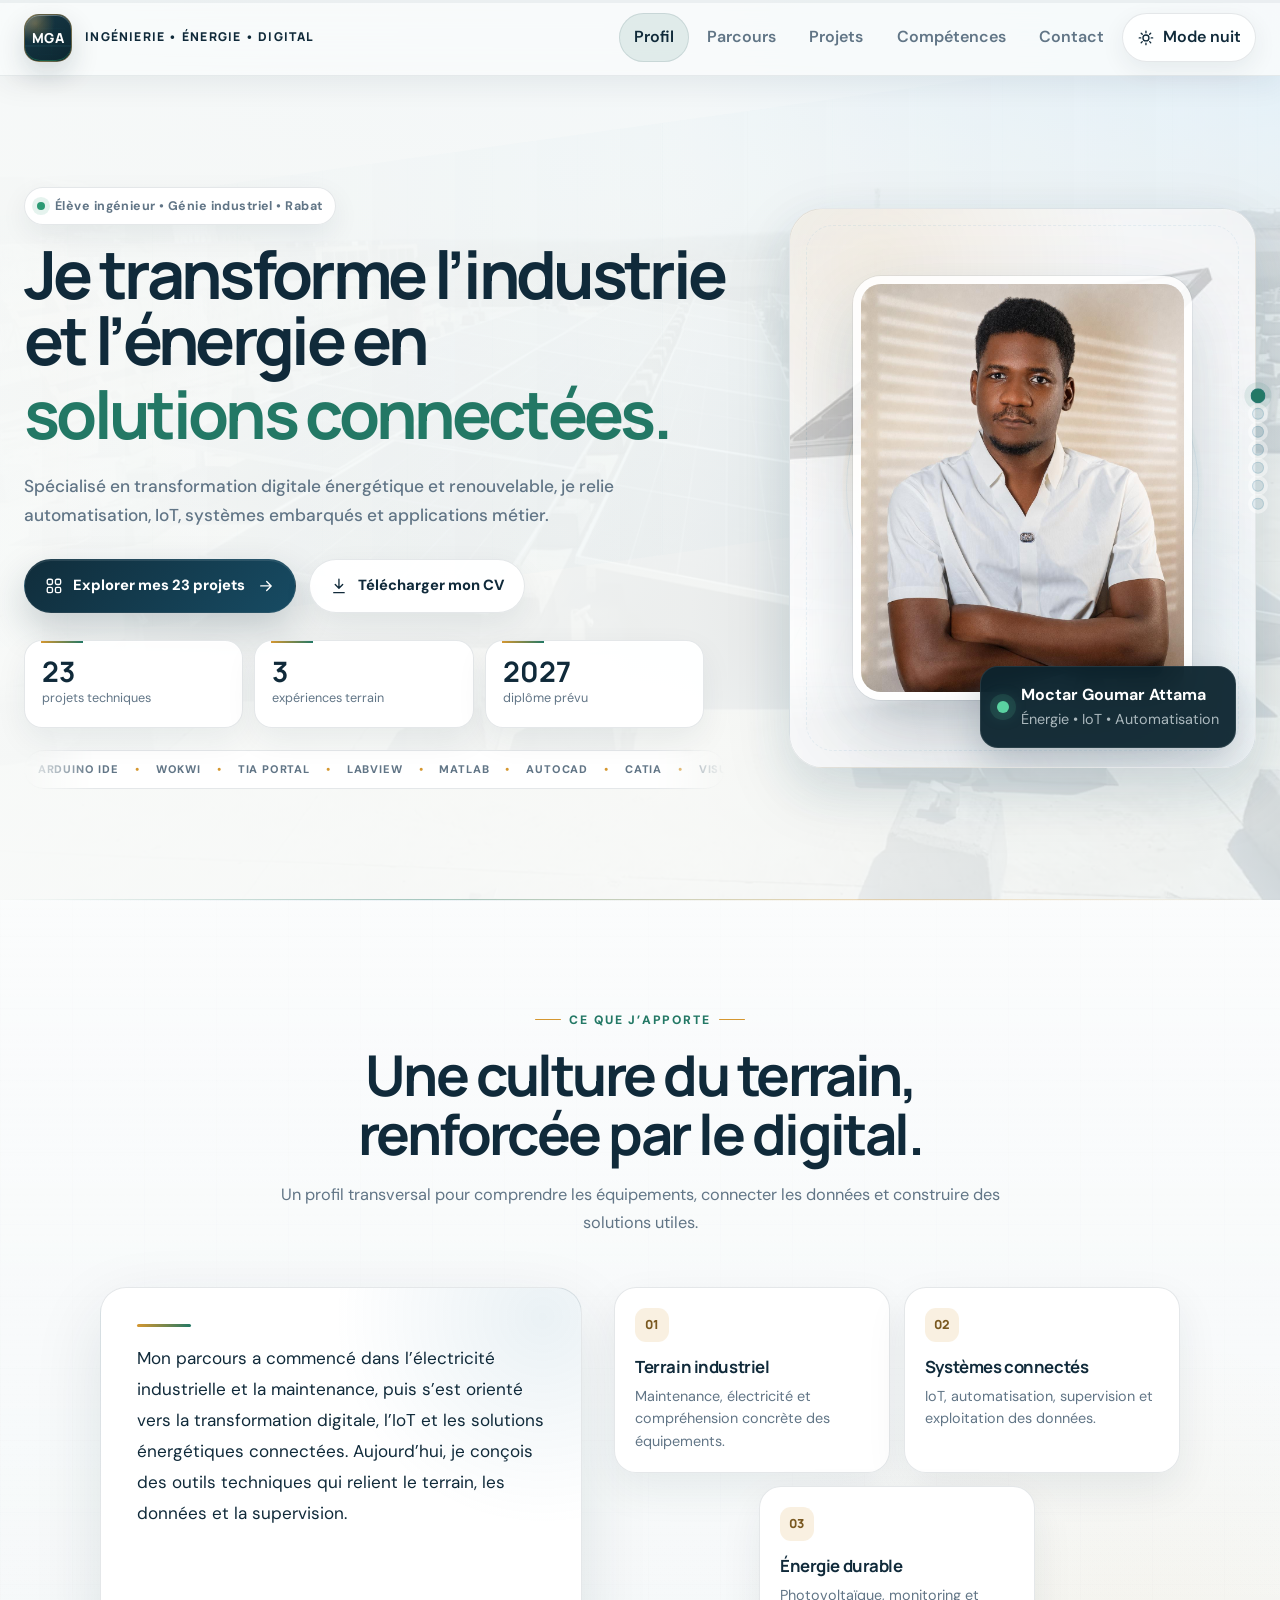
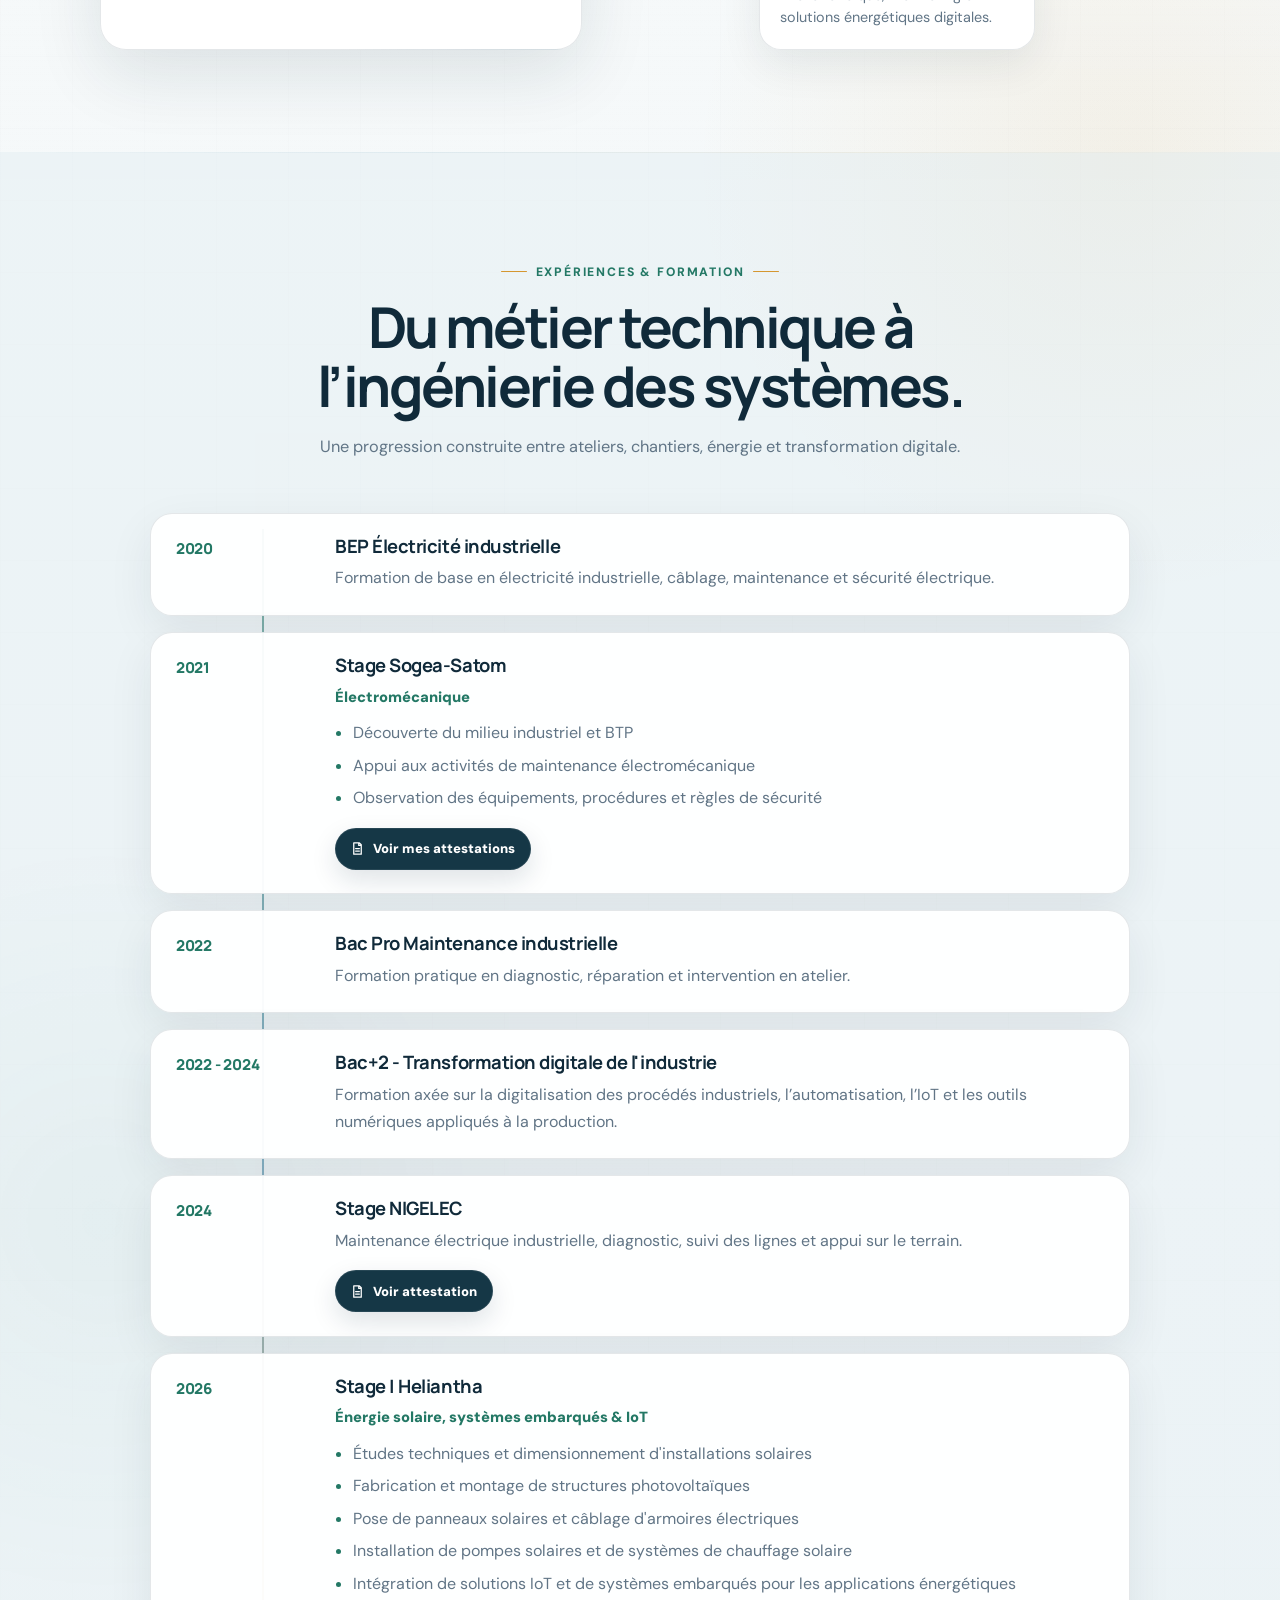
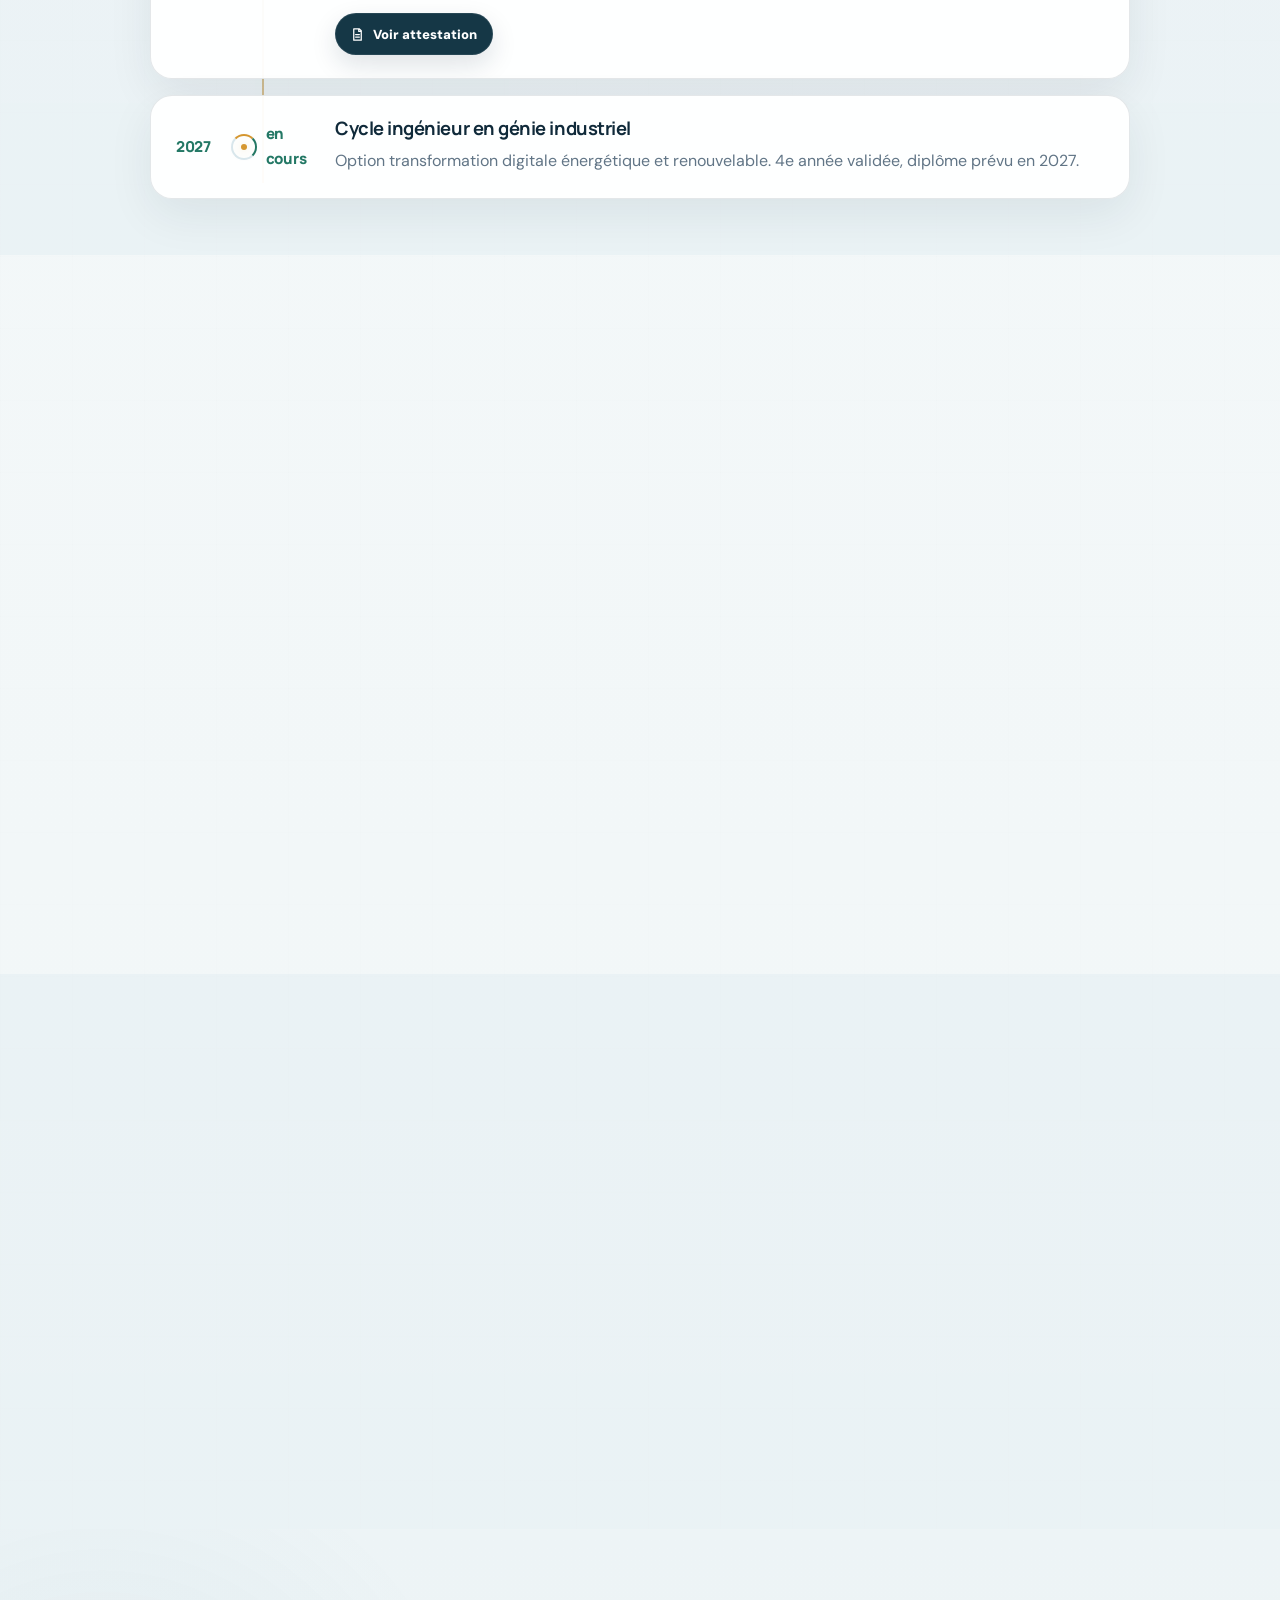
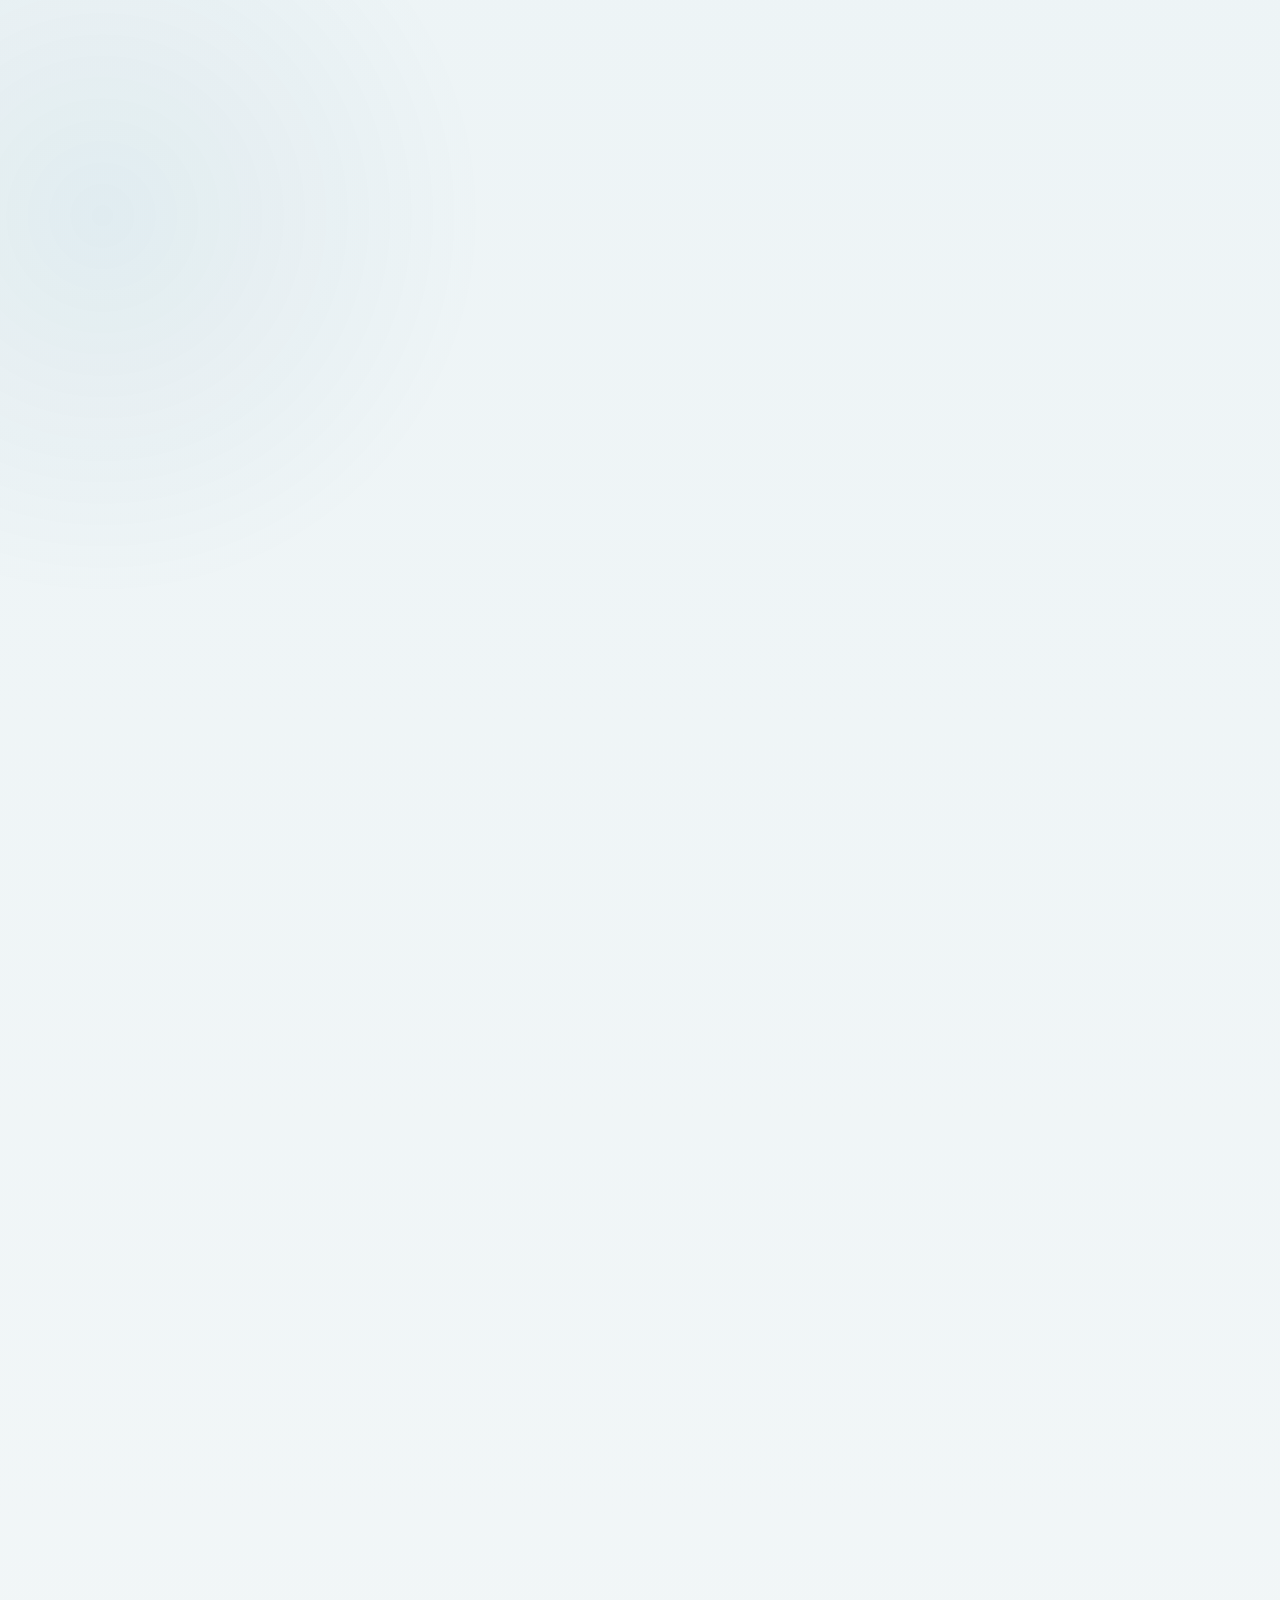
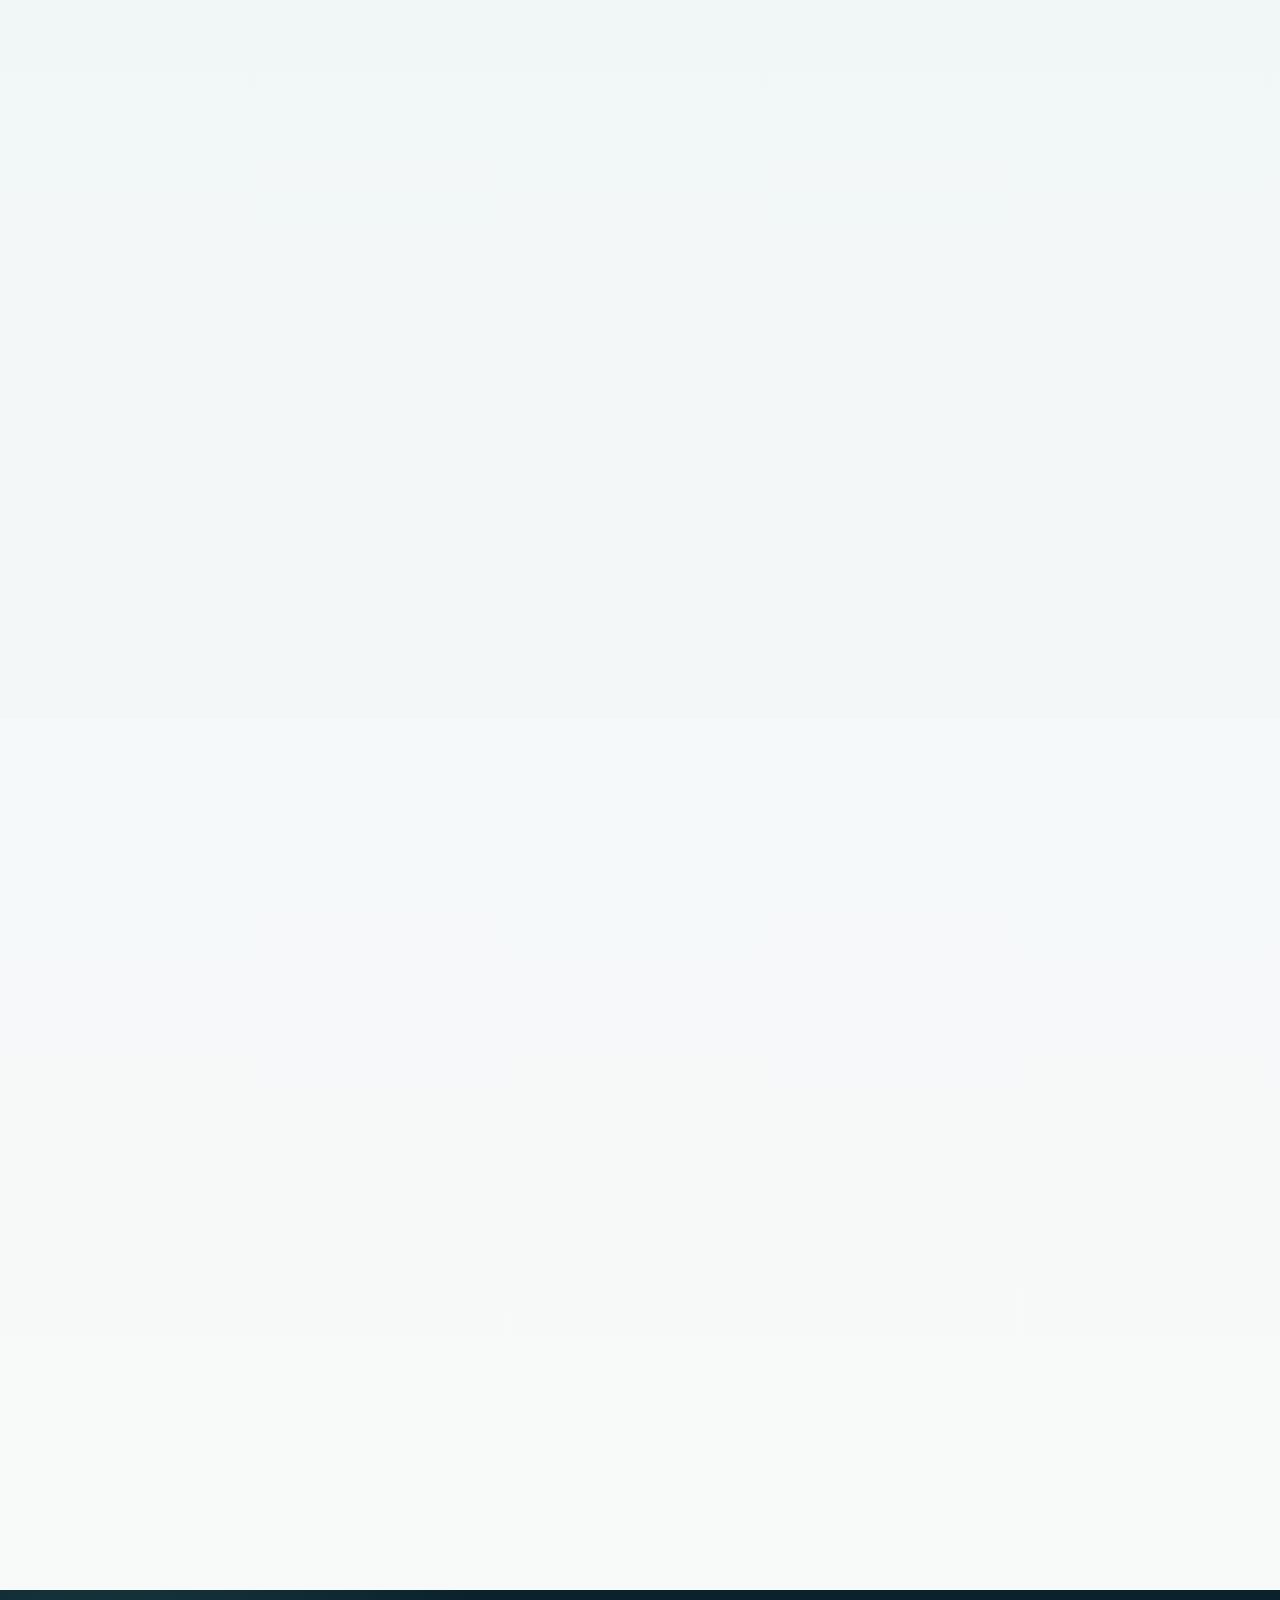
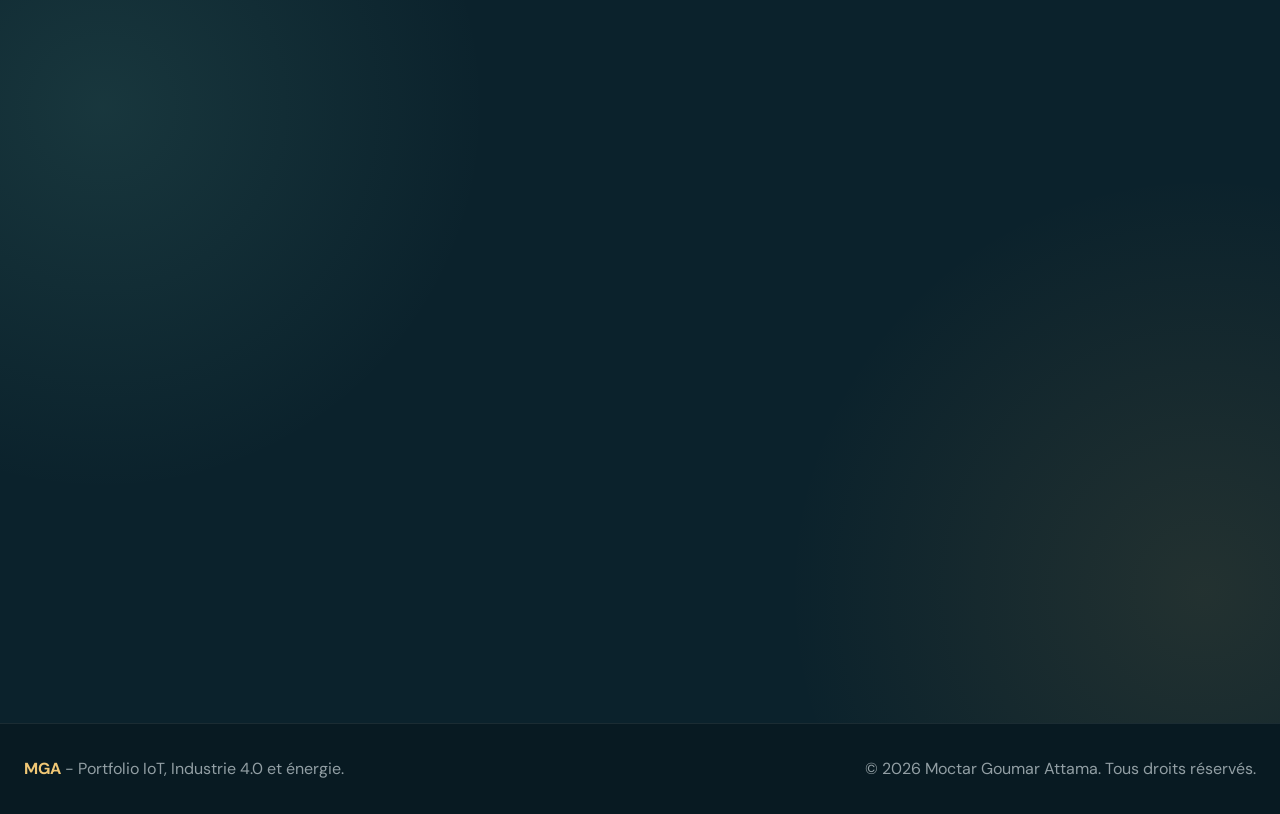
==== commit 0079def1: "Use lightweight MGA favicon and update profile label" ====
--- a/index.html
+++ b/index.html
@@ -16,7 +16,10 @@
 
     <title>Moctar Goumar Attama | Portfolio professionnel</title>
 
-    <link rel="icon" href="data:image/svg+xml,%3Csvg xmlns='http://www.w3.org/2000/svg' viewBox='0 0 64 64'%3E%3Crect width='64' height='64' rx='16' fill='%2307111f'/%3E%3Cpath d='M14 42 25 18l8 16 6-10 11 18H14Z' fill='%23d19a4a'/%3E%3Ccircle cx='48' cy='16' r='5' fill='%2337d67a'/%3E%3C/svg%3E" type="image/svg+xml">
+    <link rel="icon" href="favicon.ico?v=mga-20261027" type="image/x-icon" sizes="16x16 32x32 48x48">
+    <link rel="icon" href="assets/icons/favicon-48.png?v=mga-20261027" type="image/png" sizes="48x48">
+    <link rel="icon" href="favicon.svg?v=mga-20261027" type="image/svg+xml" sizes="any">
+    <link rel="apple-touch-icon" href="assets/icons/apple-touch-icon.png?v=mga-20261027" sizes="180x180">
 
     <link rel="preload" as="image" href="assets/images/photo.jpg?cache=20261026" fetchpriority="high">
 
@@ -274,7 +277,7 @@
                             <span class="status-dot"></span>
                             <div>
                                 <strong>Moctar Goumar Attama</strong>
-                                <p>Énergie solaire • IoT • Automatisation</p>
+                                <p>Énergie • IoT • Automatisation</p>
                             </div>
                         </div>
                     </aside>
@@ -365,7 +368,7 @@
 
                             <strong>Moctar Goumar Attama</strong>
 
-                            <p>Énergie solaire • IoT • Automatisation</p>
+                            <p>Énergie • IoT • Automatisation</p>
 
                         </div>
 
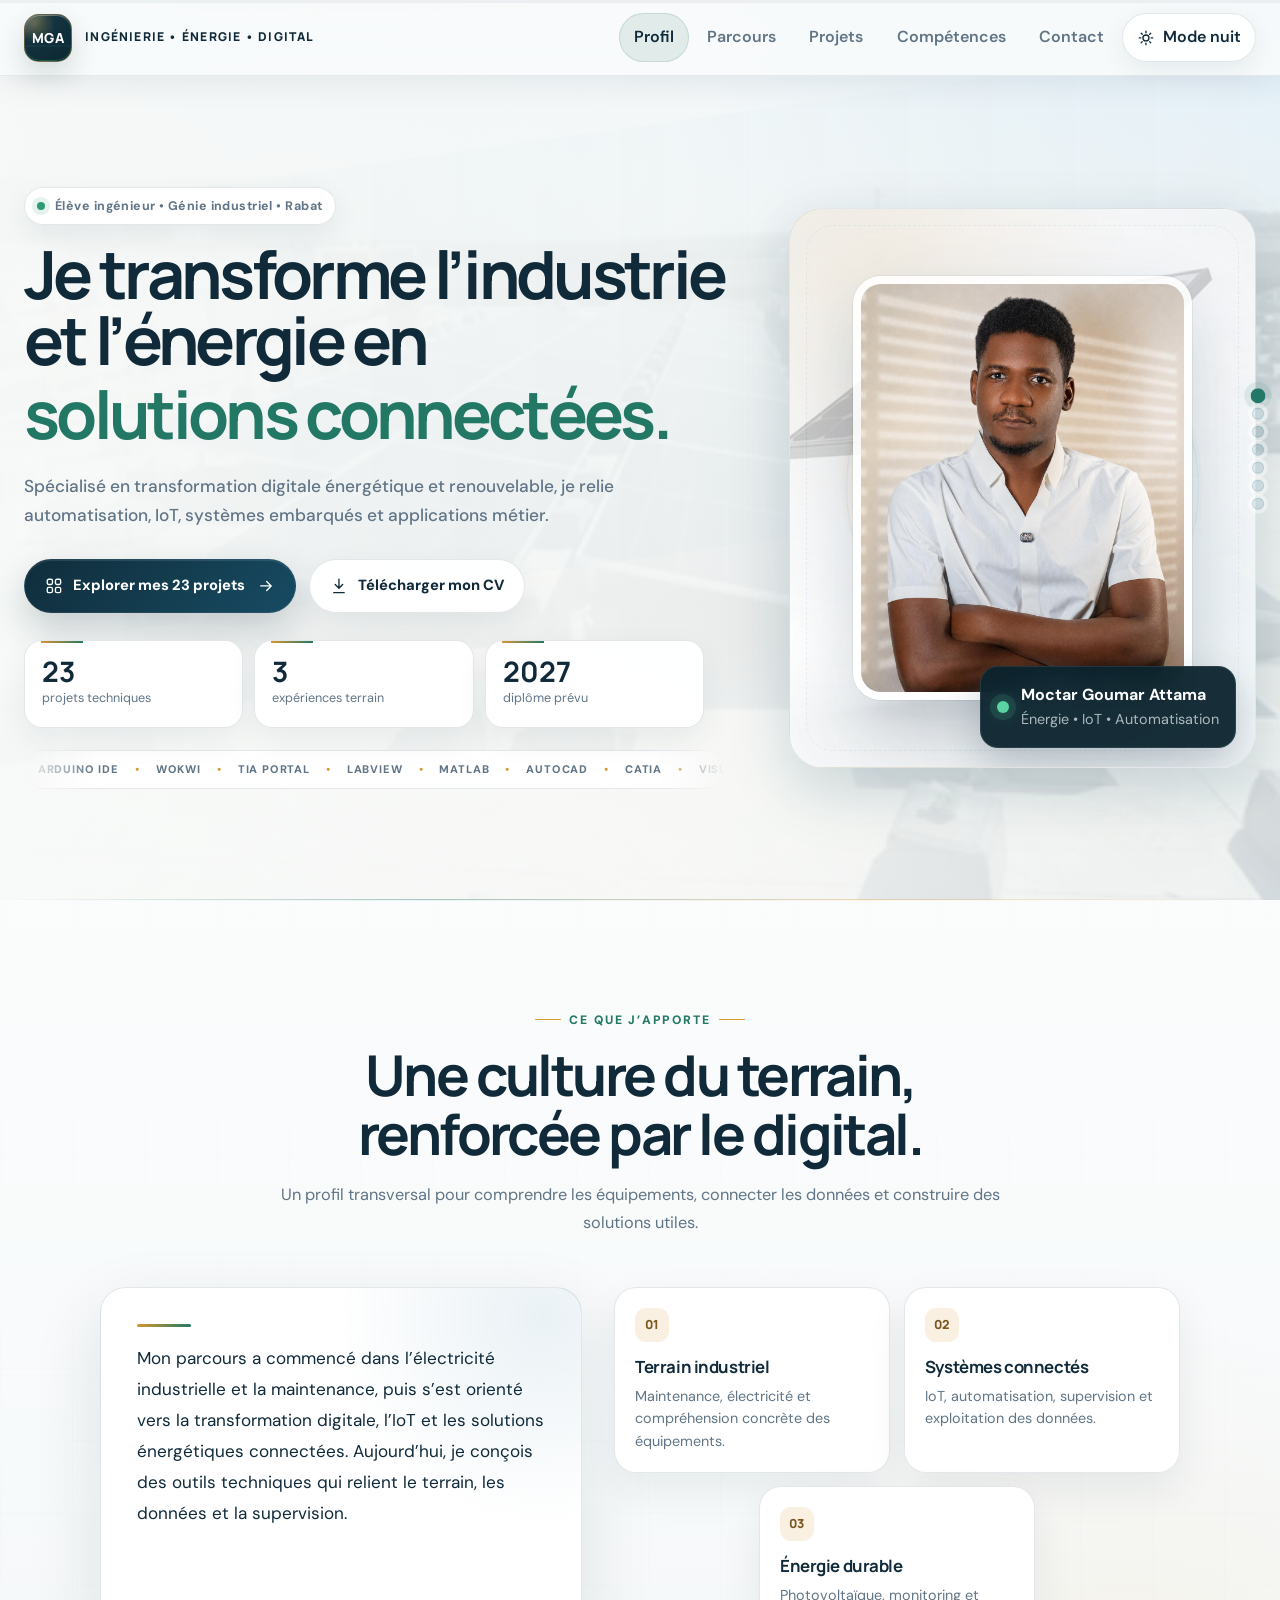
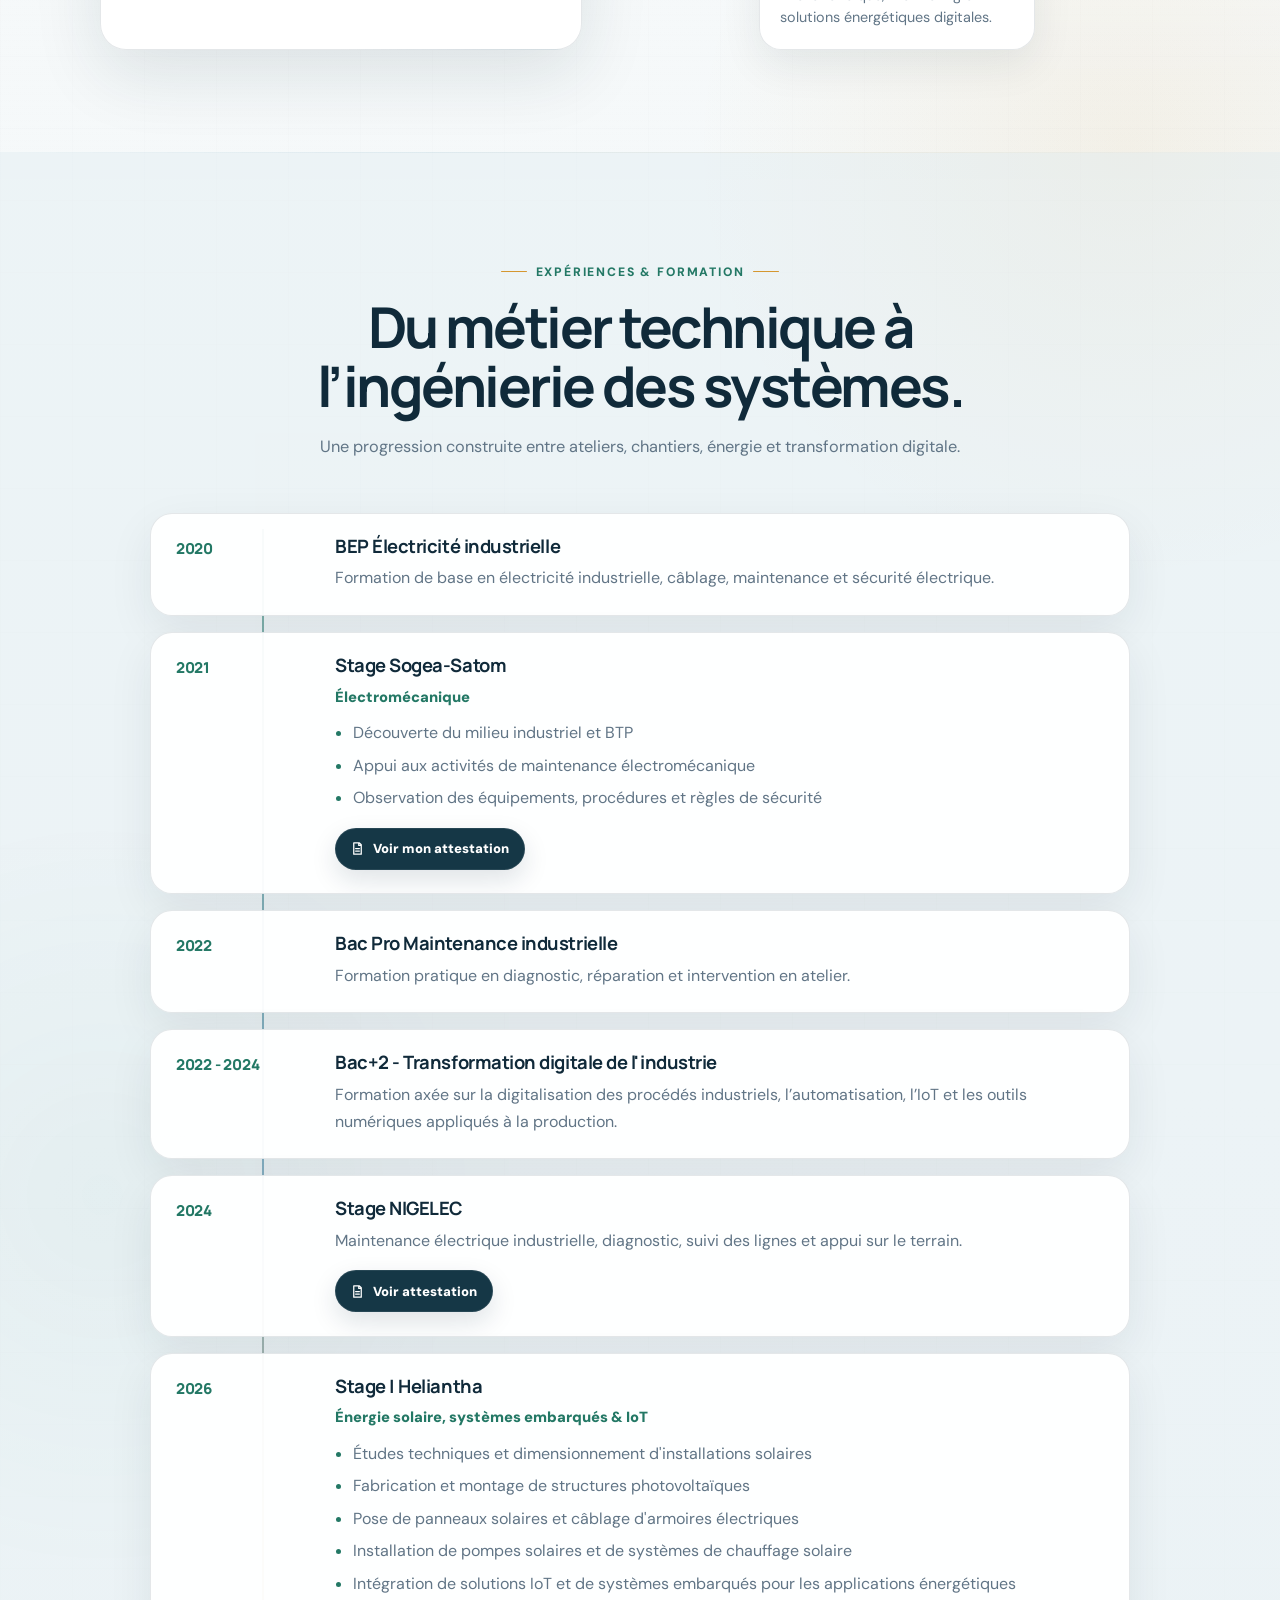
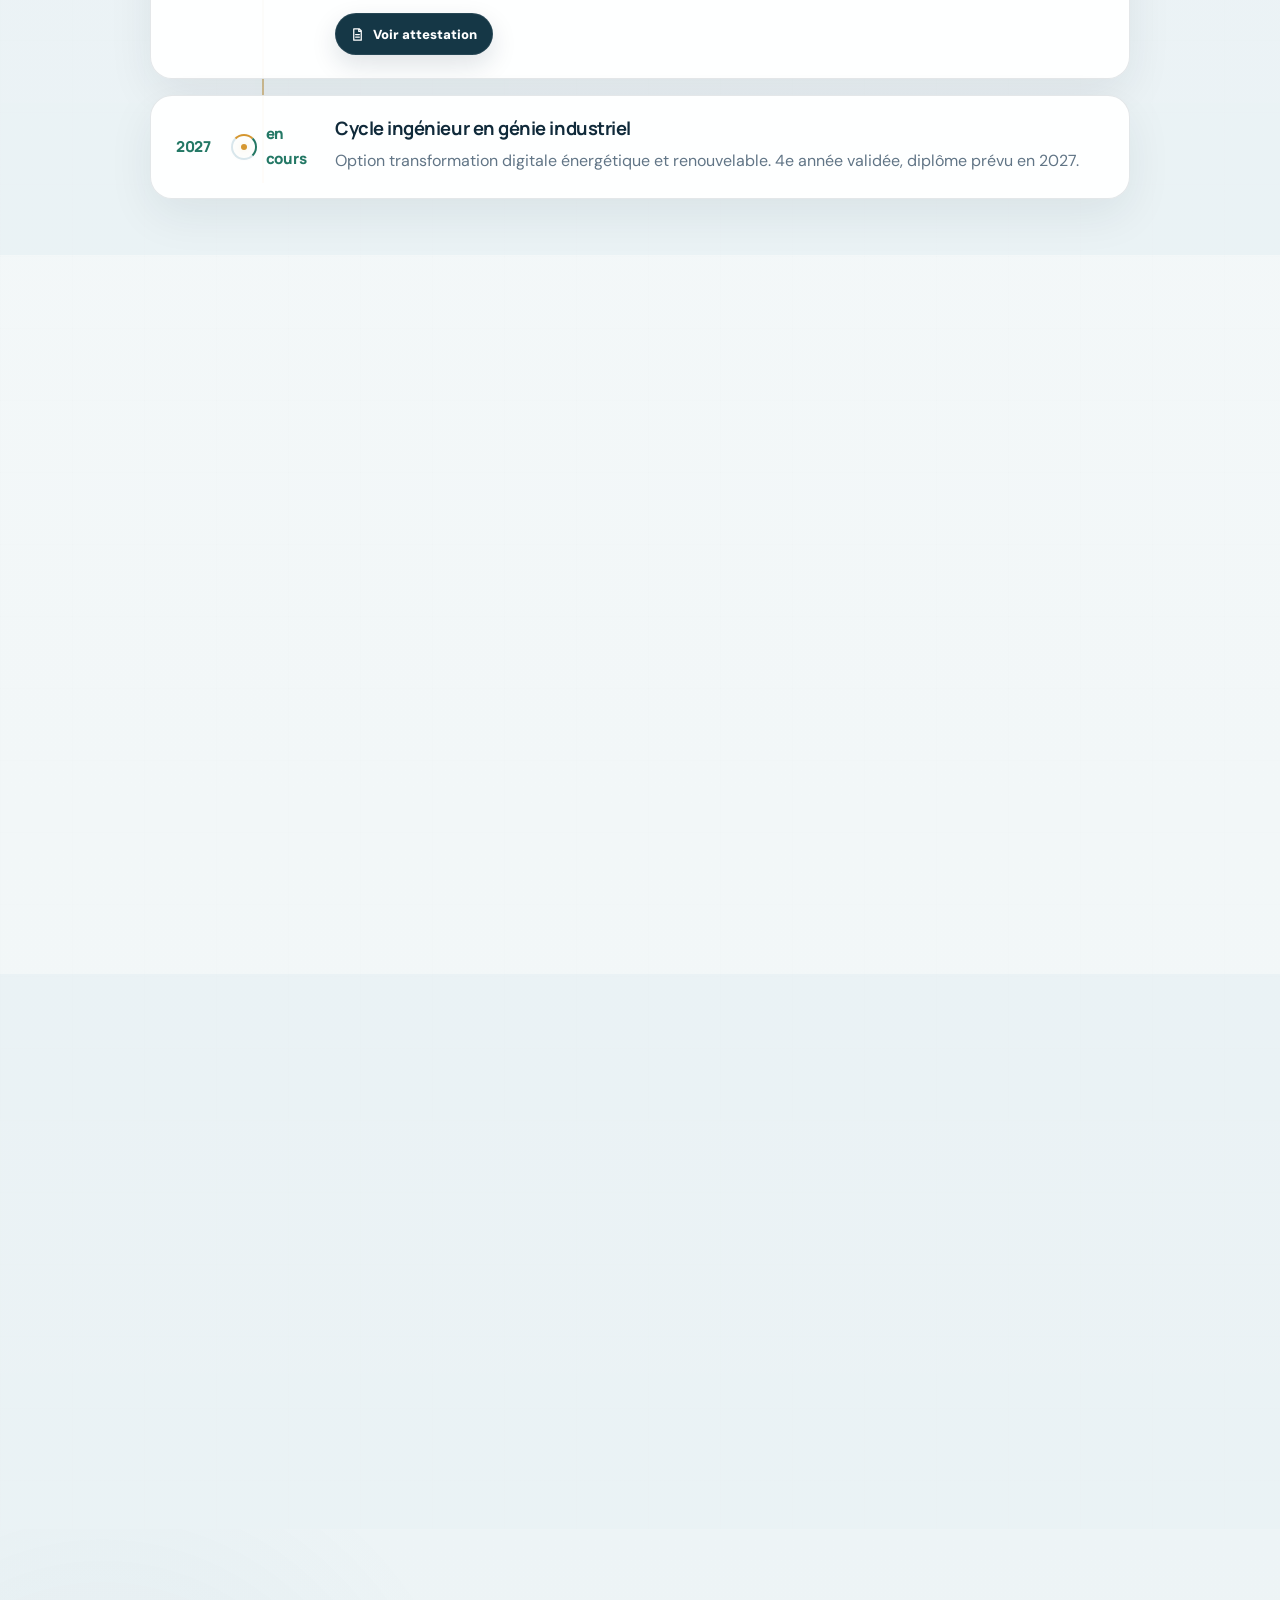
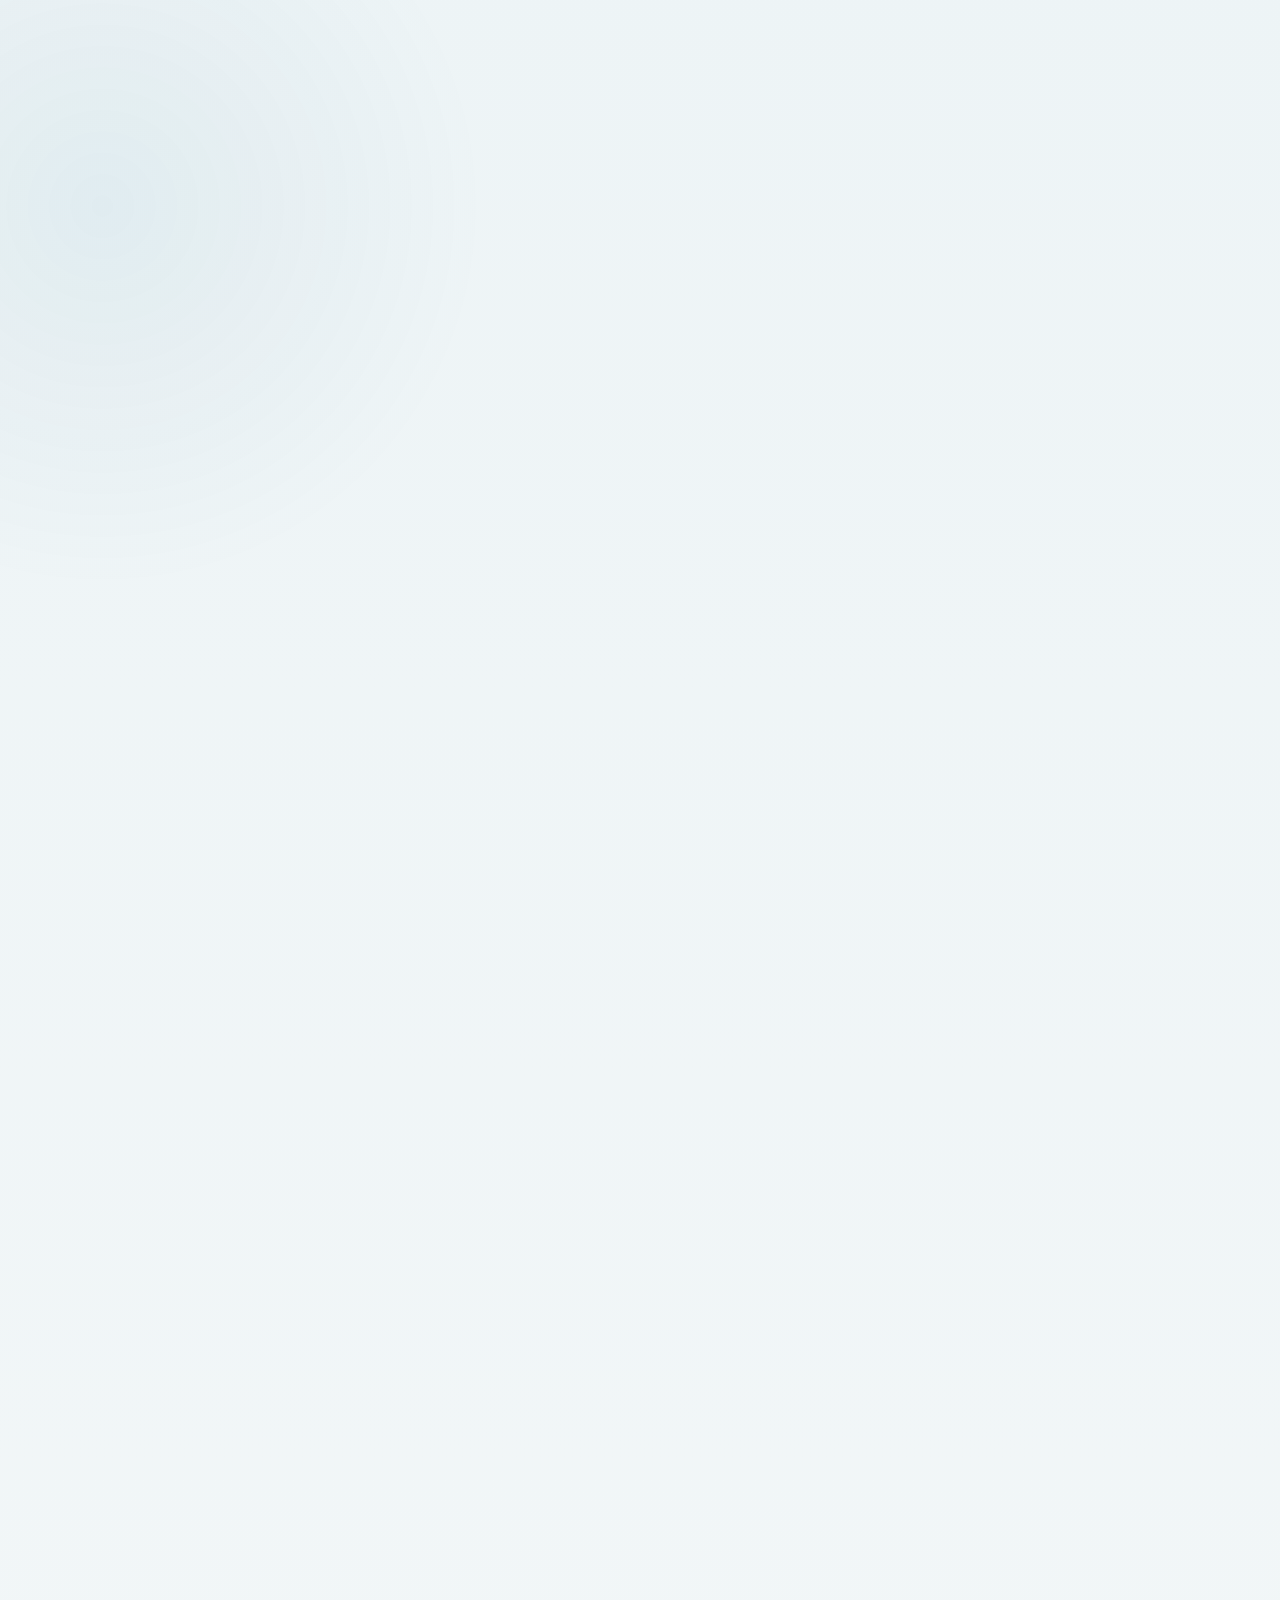
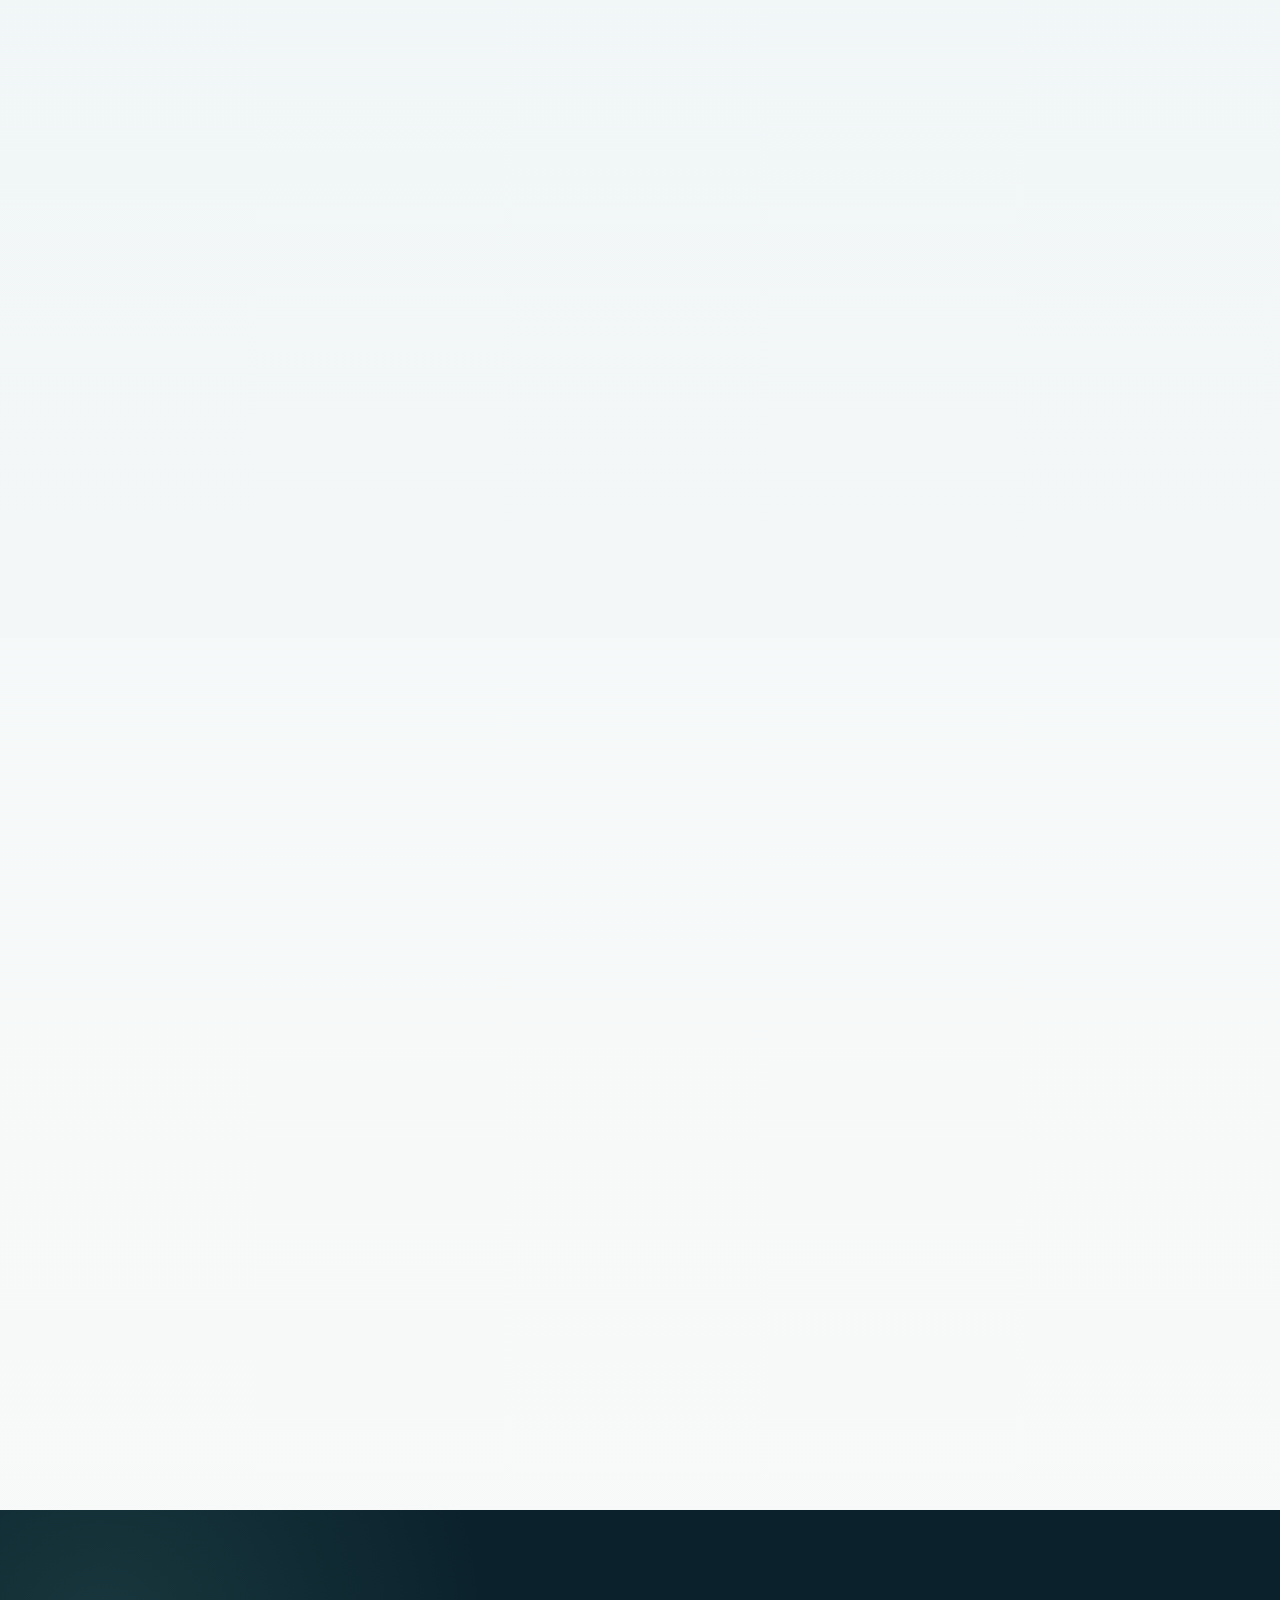
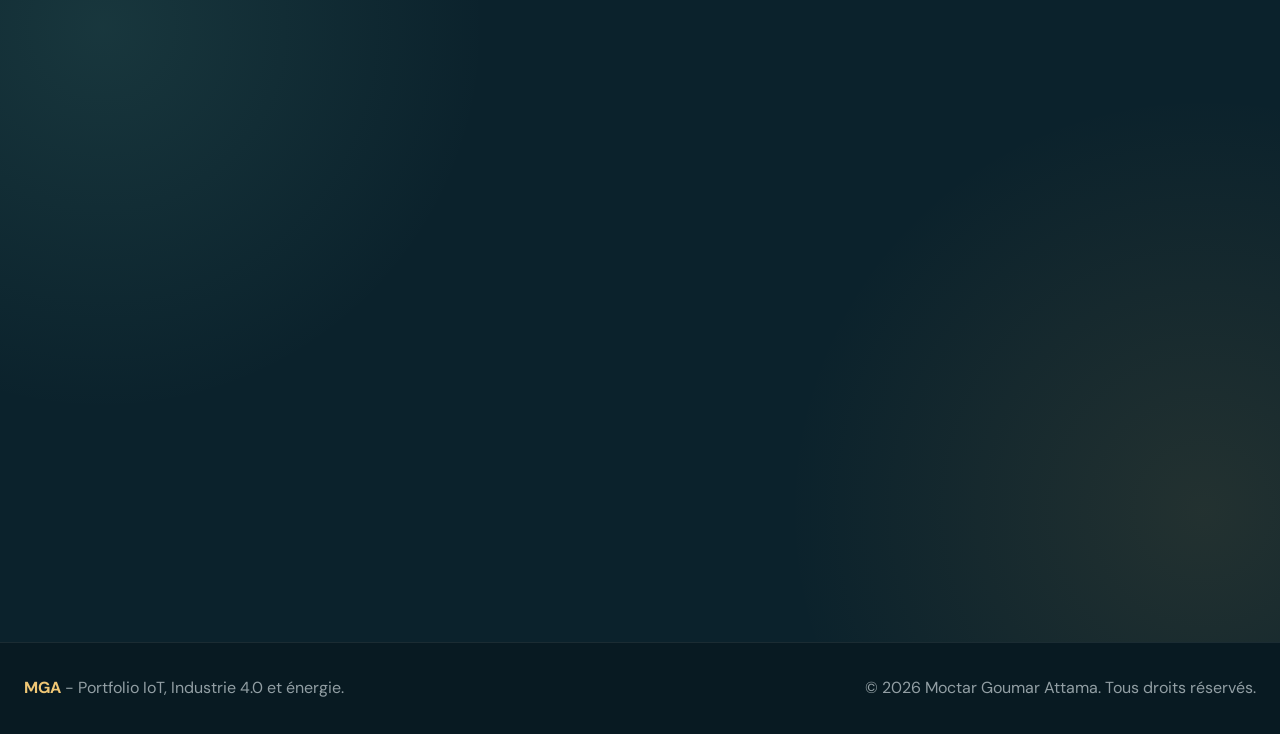
==== commit 4484680b: "feat: integration loader 3D Holocube 4.0, modal 3D et optimisation des attestations - Ajout du loade" ====
--- a/index.html
+++ b/index.html
@@ -34,9 +34,9 @@
         <style>.page-loader { display: none; } .reveal { opacity: 1 !important; transform: none !important; } .project-image { display: none; }</style>
     </noscript>
 
-    <link rel="stylesheet" href="style.css?cache=20261026">
-
-    <script src="script.js?v=20260831-project-cta&amp;cache=20261026" defer></script>
+    <link rel="stylesheet" href="style.css?v=20261028-holocube">
+
+    <script src="script.js?v=20261028-holocube-v2" defer></script>
 
 </head>
 
@@ -44,15 +44,102 @@
 
     <div class="page-loader" id="page-loader" role="status" aria-live="polite" aria-label="Chargement du portfolio">
 
-        <div class="loader-badge" aria-hidden="true">
-
-            <span class="loader-ring"></span>
-
-            <span class="loader-core">MGA</span>
+        <div class="ambient-bg" aria-hidden="true"></div>
+
+        <!-- HOLOCUBE 3D ISOMÉTRIQUE -->
+        <div class="holocube-scene" aria-hidden="true">
+
+            <!-- Ondes hydro-vortex au sol -->
+            <div class="hydro-vortex-ground"></div>
+            <div class="hydro-ripple-outer"></div>
+
+            <div class="holocube">
+
+                <!-- FACE SUPÉRIEURE : PROCESSEUR MGA & IOT 4.0 AVEC TRACES PCB -->
+                <div class="cube-face face-top">
+                    <svg class="pcb-traces" viewBox="0 0 130 130">
+                        <path d="M65 36 L65 10 M65 94 L65 120 M36 65 L10 65 M94 65 L120 65"></path>
+                        <path d="M42 42 L20 20 M88 88 L110 110 M42 88 L20 110 M88 42 L110 20"></path>
+                        <circle cx="20" cy="20" r="2.5" fill="#10b981"></circle>
+                        <circle cx="110" cy="110" r="2.5" fill="#10b981"></circle>
+                        <circle cx="20" cy="110" r="2.5" fill="#10b981"></circle>
+                        <circle cx="110" cy="20" r="2.5" fill="#10b981"></circle>
+                    </svg>
+                    <div class="top-chip-container">
+                        <div class="top-chip">
+                            <span class="top-chip-title">MGA</span>
+                            <span class="top-chip-sub">IOT 4.0</span>
+                        </div>
+                    </div>
+                </div>
+
+                <!-- FACE GAUCHE : MATRICE SOLAIRE PHOTOVOLTAÏQUE -->
+                <div class="cube-face face-left">
+                    <div class="solar-face-content">
+                        <div class="solar-telemetry">
+                            <span>PV • 4.8 kW</span>
+                            <span>98.6%</span>
+                        </div>
+                        <div class="solar-grid">
+                            <div class="solar-cell"></div><div class="solar-cell"></div><div class="solar-cell"></div><div class="solar-cell"></div>
+                            <div class="solar-cell"></div><div class="solar-cell"></div><div class="solar-cell"></div><div class="solar-cell"></div>
+                            <div class="solar-cell"></div><div class="solar-cell"></div><div class="solar-cell"></div><div class="solar-cell"></div>
+                            <div class="solar-cell"></div><div class="solar-cell"></div><div class="solar-cell"></div><div class="solar-cell"></div>
+                        </div>
+                        <div class="solar-telemetry" style="color:rgba(245,158,11,0.7);font-size:6px;">
+                            <span>SOLAR GRID ACTIVE</span>
+                            <span>230V</span>
+                        </div>
+                    </div>
+                </div>
+
+                <!-- FACE DROITE : ÉOLIENNE ET VECTEURS AÉRODYNAMIQUES -->
+                <div class="cube-face face-right">
+                    <div class="wind-face-content">
+                        <div class="wind-telemetry">
+                            <span>WIND • ROTOR</span>
+                            <span>3.2 kW</span>
+                        </div>
+                        <div class="wind-graphic-container">
+                            <svg class="wind-streamlines" viewBox="0 0 114 85">
+                                <path d="M5 20 Q 35 15, 60 25 T 110 20"></path>
+                                <path d="M5 42 Q 30 38, 57 45 T 110 42"></path>
+                                <path d="M5 65 Q 40 60, 65 68 T 110 65"></path>
+                            </svg>
+                            <svg class="wind-rotor" viewBox="0 0 100 100">
+                                <path d="M50 50 C50 30, 44 14, 50 6 C56 14, 54 30, 50 50 Z" fill="#38bdf8"></path>
+                                <path d="M50 50 C67 60, 83 63, 88 56 C83 50, 67 46, 50 50 Z" fill="#38bdf8" transform="rotate(120 50 50)"></path>
+                                <path d="M50 50 C43 67, 34 83, 27 80 C24 73, 38 60, 50 50 Z" fill="#38bdf8" transform="rotate(240 50 50)"></path>
+                                <circle cx="50" cy="50" r="7" fill="#f59e0b"></circle>
+                                <circle cx="50" cy="50" r="3" fill="#040911"></circle>
+                            </svg>
+                        </div>
+                        <div class="wind-telemetry" style="color:rgba(56,189,248,0.7);font-size:6px;">
+                            <span>AERO HARVESTING</span>
+                            <span>24 m/s</span>
+                        </div>
+                    </div>
+                </div>
+
+            </div>
 
         </div>
 
-        <p>Chargement</p>
+        <!-- TÉLÉMÉTRIE ET COMPTEUR CIRCULAIRE -->
+        <div class="loader-telemetry">
+            <div class="progress-circular-container" aria-hidden="true">
+                <svg class="progress-svg" viewBox="0 0 80 80">
+                    <circle class="progress-bg" cx="40" cy="40" r="36"></circle>
+                    <circle class="progress-bar-circle" id="loader-circle" cx="40" cy="40" r="36"></circle>
+                </svg>
+                <span class="progress-number" id="loader-percent">0%</span>
+            </div>
+
+            <p class="loader-subtext">
+                <span class="status-dot"></span>
+                <span>Chargement des données...</span>
+            </p>
+        </div>
 
     </div>
 
@@ -492,11 +579,13 @@
 
                                     data-proof-gallery
 
-                                    data-proof-images="assets/attestation.webp?cache=20261026|Attestation de stage Sogea-Satom;assets/UPTA5364.JPG?cache=20261026|Attestation terrain Sogea-Satom"
+                                    data-proof-title="Stage | Sogea-Satom"
+
+                                    data-proof-images="assets/attestation.webp?cache=20261026|Attestation de stage Sogea-Satom"
 
                                 >
 
-                                    Voir mes attestations
+                                    Voir mon attestation
 
                                 </button>
 
@@ -554,6 +643,8 @@
 
                                     data-proof-gallery
 
+                                    data-proof-title="Stage | NIGELEC"
+
                                     data-proof-images="assets/nigelec.jpeg?cache=20261026|Attestation de stage NIGELEC"
 
                                 >
@@ -728,9 +819,11 @@
 
                                 data-proof-gallery
 
-                                data-proof-title="Attestation de formation - Management de projets innovants et entrepreneuriat"
-
-                                data-proof-images="assets/Attestation_0249_MOCTAR_GOUMAR_ATTAMA.pdf?cache=20261026|Attestation de formation - aperçu PDF"
+                                data-proof-title="Formation | Management de projets innovants"
+
+                                data-proof-images="assets/attestation_formation.webp?cache=20261028|Attestation de formation SUP MTI"
+
+                                data-proof-pdf="assets/Attestation_0249_MOCTAR_GOUMAR_ATTAMA.pdf"
 
                             >
 
@@ -822,18 +915,6 @@
 
                     <p class="section-subtitle">23 projets en énergie, IoT, automatisation, intelligence artificielle et produits digitaux.</p>
 
-                </div>
-
-                <div class="media-preferences" id="media-settings" hidden>
-                    <div>
-                        <label for="media-loading-mode">Chargement des médias</label>
-                        <p id="media-loading-status" role="status" aria-live="polite">Mode automatique.</p>
-                    </div>
-                    <select id="media-loading-mode" aria-describedby="media-loading-status">
-                        <option value="auto">Automatique</option>
-                        <option value="save">Économiser les données</option>
-                        <option value="standard">Standard</option>
-                    </select>
                 </div>
 
                 <div class="project-filters reveal" aria-label="Filtrer les projets">
--- a/style.css
+++ b/style.css
@@ -80,103 +80,372 @@
     linear-gradient(135deg, #f9fbf3, var(--ink) 42%, #e5f2ed 74%, #f7f2df);
 }
 
-body.menu-open {
-  overflow: hidden;
-}
-
+html.menu-open,
+body.menu-open,
+html.media-open,
 body.media-open {
-  overflow: hidden;
-}
-
+  overflow: hidden !important;
+}
+
+/* ==========================================================================
+   PAGE LOADER 3D : SYSTÈME 2 HOLOCUBE INDUSTRIEL 4.0 (JUMEAU NUMÉRIQUE)
+   ========================================================================== */
 .page-loader {
   position: fixed;
   inset: 0;
-  z-index: 2000;
-  display: grid;
-  place-items: center;
-  align-content: center;
-  gap: 1rem;
+  z-index: 9999;
+  display: flex;
+  flex-direction: column;
+  align-items: center;
+  justify-content: center;
   min-height: 100svh;
-  color: var(--paper);
-  background:
-    radial-gradient(circle at 50% 42%, rgba(57, 255, 136, 0.14), transparent 18rem),
-    linear-gradient(135deg, rgba(94, 232, 255, 0.08), transparent 36%, rgba(57, 255, 136, 0.08)),
-    rgba(3, 7, 17, 0.98);
-  transition: opacity 520ms ease, visibility 520ms ease;
+  background: #040911;
+  color: #f8fafc;
+  overflow: hidden;
+  transition: opacity 400ms cubic-bezier(0.16, 1, 0.3, 1), transform 400ms cubic-bezier(0.16, 1, 0.3, 1), visibility 400ms ease;
 }
 
 .page-loader.is-hidden {
   opacity: 0;
+  transform: scale(1.04);
   visibility: hidden;
   pointer-events: none;
 }
 
-.page-loader p {
+/* Ambient background grid */
+.page-loader .ambient-bg {
+  position: absolute;
+  inset: 0;
+  background: 
+    radial-gradient(circle at 50% 45%, rgba(16, 185, 129, 0.1) 0%, transparent 60%),
+    radial-gradient(circle at 45% 40%, rgba(245, 158, 11, 0.08) 0%, transparent 50%),
+    linear-gradient(rgba(255, 255, 255, 0.03) 1px, transparent 1px),
+    linear-gradient(90deg, rgba(255, 255, 255, 0.03) 1px, transparent 1px);
+  background-size: 100% 100%, 100% 100%, 32px 32px, 32px 32px;
+  pointer-events: none;
+}
+
+/* HOLOCUBE SCENE */
+.holocube-scene {
+  position: relative;
+  width: 220px;
+  height: 200px;
+  perspective: 1000px;
+  display: flex;
+  align-items: center;
+  justify-content: center;
+  z-index: 2;
+}
+
+.holocube {
+  width: 130px;
+  height: 130px;
+  position: relative;
+  transform-style: preserve-3d;
+  transform: rotateX(-26deg) rotateY(45deg);
+  animation: holocubeFloat 3.6s ease-in-out infinite;
+}
+
+@keyframes holocubeFloat {
+  0%, 100% {
+    transform: rotateX(-26deg) rotateY(45deg) translateY(0px);
+  }
+  50% {
+    transform: rotateX(-28deg) rotateY(48deg) translateY(-8px);
+  }
+}
+
+/* Base Face Styles */
+.cube-face {
+  position: absolute;
+  width: 130px;
+  height: 130px;
+  background: rgba(8, 22, 32, 0.78);
+  border: 1.5px solid rgba(245, 158, 11, 0.7);
+  box-shadow: 
+    0 0 16px rgba(245, 158, 11, 0.3),
+    inset 0 0 20px rgba(16, 185, 129, 0.14);
+  backdrop-filter: blur(10px);
+  -webkit-backdrop-filter: blur(10px);
+  border-radius: 8px;
+  overflow: hidden;
+  backface-visibility: visible;
+}
+
+/* 3D Geometry for 130px cube */
+.face-top {
+  transform: rotateX(90deg) translateZ(65px);
+  border-color: rgba(245, 158, 11, 0.8);
+  background: rgba(10, 28, 40, 0.88);
+}
+.face-left {
+  transform: rotateY(-90deg) translateZ(65px);
+  border-color: rgba(245, 158, 11, 0.85);
+  box-shadow: 0 0 20px rgba(245, 158, 11, 0.35), inset 0 0 15px rgba(245, 158, 11, 0.15);
+}
+.face-right {
+  transform: translateZ(65px);
+  border-color: rgba(56, 189, 248, 0.85);
+  box-shadow: 0 0 20px rgba(56, 189, 248, 0.35), inset 0 0 15px rgba(56, 189, 248, 0.15);
+}
+
+/* TOP FACE: MGA • IoT Processor & PCB */
+.top-chip-container {
+  position: absolute;
+  inset: 0;
+  display: flex;
+  flex-direction: column;
+  align-items: center;
+  justify-content: center;
+}
+.pcb-traces {
+  position: absolute;
+  inset: 0;
+  width: 100%;
+  height: 100%;
+  stroke: rgba(16, 185, 129, 0.7);
+  stroke-width: 1.2;
+  fill: none;
+}
+.top-chip {
+  position: relative;
+  z-index: 2;
+  width: 58px;
+  height: 58px;
+  background: #081a23;
+  border: 1.5px solid #f59e0b;
+  box-shadow: 0 0 16px rgba(245, 158, 11, 0.6), inset 0 0 8px rgba(16, 185, 129, 0.35);
+  border-radius: 6px;
+  display: flex;
+  flex-direction: column;
+  align-items: center;
+  justify-content: center;
+}
+.top-chip-title {
+  font-size: 13px;
+  font-weight: 900;
+  letter-spacing: 0.1em;
+  color: #f59e0b;
+  text-shadow: 0 0 8px rgba(245, 158, 11, 0.8);
+}
+.top-chip-sub {
+  font-size: 7px;
+  font-weight: 700;
+  letter-spacing: 0.15em;
+  color: #10b981;
+}
+
+/* LEFT FACE: SOLAR PV MATRIX */
+.solar-face-content {
+  position: absolute;
+  inset: 0;
+  padding: 8px;
+  display: flex;
+  flex-direction: column;
+  justify-content: space-between;
+}
+.solar-telemetry {
+  display: flex;
+  justify-content: space-between;
+  font-size: 7px;
+  font-family: monospace;
+  font-weight: 700;
+  color: rgba(245, 158, 11, 0.95);
+  letter-spacing: 0.05em;
+}
+.solar-grid {
+  display: grid;
+  grid-template-columns: repeat(4, 1fr);
+  grid-template-rows: repeat(4, 1fr);
+  gap: 3px;
+  width: 100%;
+  height: 85px;
+  padding: 3px;
+  border: 1px solid rgba(245, 158, 11, 0.45);
+  background: rgba(245, 158, 11, 0.07);
+  border-radius: 4px;
+}
+.solar-cell {
+  background: rgba(245, 158, 11, 0.15);
+  border: 0.8px solid rgba(245, 158, 11, 0.5);
+  border-radius: 1.5px;
+  box-shadow: inset 0 0 4px rgba(245, 158, 11, 0.3);
+  animation: solarShimmer 2.4s ease-in-out infinite;
+}
+@keyframes solarShimmer {
+  0%, 100% { background: rgba(245, 158, 11, 0.15); }
+  50% { background: rgba(245, 158, 11, 0.38); }
+}
+
+/* RIGHT FACE: WIND TURBINE & AERO FLOW */
+.wind-face-content {
+  position: absolute;
+  inset: 0;
+  padding: 8px;
+  display: flex;
+  flex-direction: column;
+  justify-content: space-between;
+}
+.wind-telemetry {
+  display: flex;
+  justify-content: space-between;
+  font-size: 7px;
+  font-family: monospace;
+  font-weight: 700;
+  color: rgba(56, 189, 248, 0.95);
+  letter-spacing: 0.05em;
+}
+.wind-graphic-container {
+  position: relative;
+  width: 100%;
+  height: 85px;
+  display: flex;
+  align-items: center;
+  justify-content: center;
+}
+.wind-streamlines {
+  position: absolute;
+  inset: 0;
+  width: 100%;
+  height: 100%;
+  stroke: rgba(56, 189, 248, 0.38);
+  stroke-width: 1;
+  stroke-dasharray: 4, 3;
+  fill: none;
+  animation: flowStreamlines 1.6s linear infinite;
+}
+@keyframes flowStreamlines {
+  to { stroke-dashoffset: -14; }
+}
+.wind-rotor {
+  position: relative;
+  width: 52px;
+  height: 52px;
+  animation: spinWindRotor 1.4s linear infinite;
+}
+@keyframes spinWindRotor {
+  to { transform: rotate(360deg); }
+}
+
+/* BOTTOM HYDRO VORTEX RIPPLE */
+.hydro-vortex-ground {
+  position: absolute;
+  bottom: -28px;
+  width: 160px;
+  height: 70px;
+  border-radius: 50%;
+  border: 1.5px solid rgba(6, 182, 212, 0.75);
+  box-shadow: 0 0 25px rgba(6, 182, 212, 0.5), inset 0 0 15px rgba(6, 182, 212, 0.3);
+  transform: rotateX(72deg);
+  animation: hydroPulse 2s ease-in-out infinite;
+}
+.hydro-ripple-outer {
+  position: absolute;
+  bottom: -42px;
+  width: 210px;
+  height: 90px;
+  border-radius: 50%;
+  border: 1px dashed rgba(6, 182, 212, 0.4);
+  transform: rotateX(72deg);
+  animation: rippleExpand 2.4s cubic-bezier(0.2, 0.8, 0.2, 1) infinite;
+}
+@keyframes hydroPulse {
+  0%, 100% { transform: rotateX(72deg) scale(0.95); opacity: 0.6; }
+  50% { transform: rotateX(72deg) scale(1.05); opacity: 0.95; }
+}
+@keyframes rippleExpand {
+  0% { transform: rotateX(72deg) scale(0.8); opacity: 0.8; }
+  100% { transform: rotateX(72deg) scale(1.3); opacity: 0; }
+}
+
+/* TELEMETRY FOOTER & PROGRESS */
+.loader-telemetry {
+  position: relative;
+  z-index: 10;
+  margin-top: 1.5rem;
+  display: flex;
+  flex-direction: column;
+  align-items: center;
+  gap: 0.65rem;
+  text-align: center;
+}
+.progress-circular-container {
+  position: relative;
+  width: 72px;
+  height: 72px;
+  display: flex;
+  align-items: center;
+  justify-content: center;
+}
+.progress-svg {
+  transform: rotate(-90deg);
+  width: 72px;
+  height: 72px;
+}
+.progress-bg {
+  stroke: rgba(255, 255, 255, 0.08);
+  stroke-width: 3.5;
+  fill: none;
+}
+.progress-bar-circle {
+  stroke: #10b981;
+  stroke-width: 3.5;
+  stroke-linecap: round;
+  fill: none;
+  stroke-dasharray: 226;
+  stroke-dashoffset: 226;
+  filter: drop-shadow(0 0 6px #10b981);
+  transition: stroke-dashoffset 120ms ease;
+}
+.progress-number {
+  position: absolute;
+  font-family: monospace;
+  font-size: 13px;
+  font-weight: 800;
+  color: #10b981;
+  text-shadow: 0 0 8px rgba(16, 185, 129, 0.8);
+}
+
+.loader-title {
+  font-size: 0.84rem;
+  font-weight: 800;
+  letter-spacing: 0.16em;
+  text-transform: uppercase;
+  color: #f8fafc;
+  text-shadow: 0 2px 10px rgba(0, 0, 0, 0.5);
   margin: 0;
-  color: var(--energy);
-  font-size: 0.78rem;
-  font-weight: 800;
-  letter-spacing: 0.22em;
+}
+
+.loader-subtext {
+  margin: 0;
+  font-size: 0.76rem;
+  font-weight: 600;
+  letter-spacing: 0.14em;
+  color: #94a3b8;
   text-transform: uppercase;
-}
-
-.loader-badge {
-  position: relative;
-  display: grid;
-  place-items: center;
-  width: 112px;
-  height: 112px;
-}
-
-.loader-ring,
-.loader-badge::before,
-.loader-badge::after {
-  content: "";
-  position: absolute;
+  display: flex;
+  align-items: center;
+  gap: 0.5rem;
+}
+.status-dot {
+  width: 6px;
+  height: 6px;
   border-radius: 50%;
-}
-
-.loader-ring {
-  inset: 0;
-  border: 1px solid rgba(94, 232, 255, 0.18);
-  border-top-color: var(--energy);
-  border-right-color: var(--cyan);
-  box-shadow:
-    0 0 26px rgba(57, 255, 136, 0.2),
-    inset 0 0 22px rgba(94, 232, 255, 0.08);
-  animation: loaderSpin 1.1s linear infinite;
-}
-
-.loader-badge::before {
-  inset: 14px;
-  border: 1px dashed rgba(94, 232, 255, 0.34);
-  animation: loaderSpin 2.4s linear infinite reverse;
-}
-
-.loader-badge::after {
-  inset: 30px;
-  background:
-    radial-gradient(circle at 30% 20%, rgba(57, 255, 136, 0.28), transparent 42%),
-    linear-gradient(145deg, rgba(7, 21, 31, 0.96), rgba(6, 41, 45, 0.9));
-  box-shadow:
-    0 0 0 1px rgba(94, 232, 255, 0.42),
-    0 0 28px rgba(94, 232, 255, 0.18);
-}
-
-.loader-core {
-  position: relative;
-  z-index: 1;
-  color: var(--paper);
-  font-family: var(--font-display);
-  font-size: 0.88rem;
-  font-weight: 800;
-  letter-spacing: 0.04em;
-  text-shadow: 0 0 14px rgba(94, 232, 255, 0.44);
-}
-
-@keyframes loaderSpin {
-  to {
-    transform: rotate(1turn);
+  background: #10b981;
+  box-shadow: 0 0 8px #10b981;
+  animation: dotPulse 1.2s infinite;
+}
+@keyframes dotPulse {
+  0%, 100% { opacity: 0.4; transform: scale(0.8); }
+  50% { opacity: 1; transform: scale(1.2); }
+}
+
+@media (max-width: 480px) {
+  .holocube-scene {
+    transform: scale(0.85);
+  }
+  .loader-title {
+    font-size: 0.75rem;
   }
 }
 
@@ -2268,95 +2537,513 @@
   object-fit: cover;
 }
 
+/* ==========================================================================
+   MODAL HAUT DE GAMME : 3D ELEVATION & LOADER ULTRA-STYLÉ
+   ========================================================================== */
 .media-lightbox {
   position: fixed;
   inset: 0;
   z-index: 3000;
-  display: grid;
-  place-items: center;
-  padding: 1.5rem;
-  background: rgba(3, 9, 17, 0.88);
-  backdrop-filter: blur(16px);
+  display: flex;
+  align-items: center;
+  justify-content: center;
+  padding: clamp(0.75rem, 3vw, 2rem);
+  perspective: 1200px;
 }
 
 .media-lightbox[hidden] {
-  display: none;
-}
-
+  display: none !important;
+}
+
+/* Glassmorphism Backdrop with Keyframes */
+.media-lightbox-backdrop {
+  position: absolute;
+  inset: 0;
+  background: rgba(4, 12, 20, 0.78);
+  backdrop-filter: blur(16px) saturate(140%);
+  -webkit-backdrop-filter: blur(16px) saturate(140%);
+}
+
+[data-theme="light"] .media-lightbox-backdrop {
+  background: rgba(15, 23, 42, 0.58);
+  backdrop-filter: blur(14px) saturate(130%);
+  -webkit-backdrop-filter: blur(14px) saturate(130%);
+}
+
+.media-lightbox.is-open .media-lightbox-backdrop {
+  animation: modalBackdropIn 220ms ease forwards;
+}
+
+.media-lightbox.is-closing .media-lightbox-backdrop {
+  animation: modalBackdropOut 160ms ease forwards;
+}
+
+@keyframes modalBackdropIn {
+  from { opacity: 0; }
+  to { opacity: 1; }
+}
+
+@keyframes modalBackdropOut {
+  from { opacity: 1; }
+  to { opacity: 0; }
+}
+
+/* 3D Floating Modal Card with Keyframes */
+.media-lightbox-card {
+  position: relative;
+  z-index: 2;
+  width: min(100%, 820px);
+  max-height: min(92vh, 880px);
+  display: flex;
+  flex-direction: column;
+  background: rgba(9, 21, 33, 0.96);
+  border: 1px solid rgba(255, 255, 255, 0.12);
+  border-radius: 24px;
+  box-shadow: 
+    0 30px 70px -15px rgba(0, 0, 0, 0.7),
+    0 0 0 1px rgba(0, 212, 170, 0.16),
+    0 12px 32px rgba(0, 212, 170, 0.1);
+  overflow: hidden;
+  transform-origin: center bottom;
+  will-change: transform, opacity;
+}
+
+.media-lightbox.is-open .media-lightbox-card {
+  animation: modal3dIn 260ms cubic-bezier(0.16, 1, 0.3, 1) forwards;
+}
+
+.media-lightbox.is-closing .media-lightbox-card {
+  animation: modal3dOut 160ms cubic-bezier(0.4, 0, 1, 1) forwards;
+}
+
+@keyframes modal3dIn {
+  0% {
+    opacity: 0;
+    transform: perspective(1200px) rotateX(9deg) translateY(36px) scale(0.92);
+  }
+  65% {
+    opacity: 0.96;
+    transform: perspective(1200px) rotateX(-1deg) translateY(-2px) scale(1.008);
+  }
+  100% {
+    opacity: 1;
+    transform: perspective(1200px) rotateX(0deg) translateY(0) scale(1);
+  }
+}
+
+@keyframes modal3dOut {
+  0% {
+    opacity: 1;
+    transform: perspective(1200px) rotateX(0deg) translateY(0) scale(1);
+  }
+  100% {
+    opacity: 0;
+    transform: perspective(1200px) rotateX(-4deg) translateY(18px) scale(0.95);
+  }
+}
+
+[data-theme="light"] .media-lightbox-card {
+  background: #ffffff;
+  border: 1px solid rgba(203, 213, 225, 0.85);
+  box-shadow: 
+    0 30px 70px -15px rgba(15, 23, 42, 0.28),
+    0 0 0 1px rgba(0, 143, 104, 0.18),
+    0 12px 32px rgba(0, 143, 104, 0.1);
+}
+
+/* Modal Header */
+.media-lightbox-header {
+  display: flex;
+  align-items: center;
+  justify-content: space-between;
+  gap: 1rem;
+  padding: 0.85rem 1.25rem;
+  background: rgba(14, 29, 44, 0.7);
+  border-bottom: 1px solid rgba(255, 255, 255, 0.08);
+  flex-shrink: 0;
+}
+
+[data-theme="light"] .media-lightbox-header {
+  background: #f8fafc;
+  border-bottom: 1px solid #e2e8f0;
+}
+
+.media-lightbox-title-wrap {
+  display: flex;
+  align-items: center;
+  gap: 0.65rem;
+  min-width: 0;
+}
+
+.media-lightbox-badge-dot {
+  width: 9px;
+  height: 9px;
+  border-radius: 999px;
+  background: #00d4aa;
+  box-shadow: 0 0 10px #00d4aa;
+  flex-shrink: 0;
+  animation: pulseDot 2s infinite ease-in-out;
+}
+
+[data-theme="light"] .media-lightbox-badge-dot {
+  background: #008f68;
+  box-shadow: 0 0 8px rgba(0, 143, 104, 0.5);
+}
+
+@keyframes pulseDot {
+  0%, 100% { opacity: 1; transform: scale(1); }
+  50% { opacity: 0.55; transform: scale(0.85); }
+}
+
+.media-lightbox-title {
+  font-size: 0.92rem;
+  font-weight: 700;
+  color: #f8fafc;
+  letter-spacing: -0.01em;
+  white-space: nowrap;
+  overflow: hidden;
+  text-overflow: ellipsis;
+}
+
+[data-theme="light"] .media-lightbox-title {
+  color: #0f172a;
+}
+
+/* Close Button with Kbd */
+.media-lightbox-close {
+  display: inline-flex;
+  align-items: center;
+  gap: 0.5rem;
+  padding: 0.42rem 0.8rem;
+  border: 1px solid rgba(255, 255, 255, 0.12);
+  border-radius: 10px;
+  background: rgba(255, 255, 255, 0.06);
+  color: #e2e8f0;
+  font-size: 0.8rem;
+  font-weight: 700;
+  cursor: pointer;
+  transition: all 160ms cubic-bezier(0.16, 1, 0.3, 1);
+  flex-shrink: 0;
+}
+
+.media-lightbox-close:hover,
+.media-lightbox-close:focus-visible {
+  background: rgba(0, 212, 170, 0.18);
+  border-color: rgba(0, 212, 170, 0.45);
+  color: #00d4aa;
+  transform: translateY(-1px);
+}
+
+[data-theme="light"] .media-lightbox-close {
+  background: #f1f5f9;
+  border: 1px solid #cbd5e1;
+  color: #334155;
+}
+
+[data-theme="light"] .media-lightbox-close:hover,
+[data-theme="light"] .media-lightbox-close:focus-visible {
+  background: #008f68;
+  border-color: #008f68;
+  color: #ffffff;
+}
+
+.media-lightbox-kbd {
+  display: inline-block;
+  padding: 0.12rem 0.38rem;
+  font-size: 0.68rem;
+  font-family: inherit;
+  font-weight: 600;
+  background: rgba(255, 255, 255, 0.1);
+  border: 1px solid rgba(255, 255, 255, 0.14);
+  border-radius: 5px;
+  line-height: 1;
+}
+
+[data-theme="light"] .media-lightbox-kbd {
+  background: #e2e8f0;
+  border: 1px solid #cbd5e1;
+  color: #475569;
+}
+
+[data-theme="light"] .media-lightbox-close:hover .media-lightbox-kbd {
+  background: rgba(255, 255, 255, 0.25);
+  border-color: rgba(255, 255, 255, 0.4);
+  color: #ffffff;
+}
+
+/* Modal Frame (Content Body) */
 .media-lightbox-frame {
-  display: grid;
-  place-items: center;
-  width: min(100%, 1180px);
-  max-height: 82vh;
-}
-
+  display: flex;
+  align-items: center;
+  justify-content: center;
+  padding: 1.25rem;
+  position: relative;
+  flex: 1;
+  min-height: 360px;
+  background: rgba(4, 12, 20, 0.5);
+  overflow: hidden;
+}
+
+[data-theme="light"] .media-lightbox-frame {
+  background: #f8fafc;
+}
+
+/* LOADER ULTRA STYLÉ ET MODERNE */
+.media-lightbox-loader {
+  display: flex;
+  flex-direction: column;
+  align-items: center;
+  justify-content: center;
+  gap: 1rem;
+  padding: 2rem;
+  transition: opacity 180ms ease, transform 180ms ease;
+  z-index: 5;
+}
+
+.media-lightbox-loader.is-hidden {
+  opacity: 0;
+  transform: scale(0.95);
+  pointer-events: none;
+  position: absolute;
+}
+
+.media-lightbox-spinner {
+  position: relative;
+  width: 52px;
+  height: 52px;
+}
+
+.media-lightbox-spinner-ring {
+  position: absolute;
+  inset: 0;
+  border-radius: 50%;
+  border: 3px solid rgba(0, 212, 170, 0.18);
+  border-top-color: #00d4aa;
+  animation: spinnerRotate 0.75s cubic-bezier(0.4, 0, 0.2, 1) infinite;
+}
+
+[data-theme="light"] .media-lightbox-spinner-ring {
+  border-color: rgba(0, 143, 104, 0.16);
+  border-top-color: #008f68;
+}
+
+.media-lightbox-spinner-core {
+  position: absolute;
+  inset: 12px;
+  border-radius: 50%;
+  background: radial-gradient(circle, #00d4aa 0%, transparent 70%);
+  opacity: 0.4;
+  animation: spinnerCorePulse 1.4s ease-in-out infinite;
+}
+
+[data-theme="light"] .media-lightbox-spinner-core {
+  background: radial-gradient(circle, #008f68 0%, transparent 70%);
+}
+
+@keyframes spinnerRotate {
+  to { transform: rotate(360deg); }
+}
+
+@keyframes spinnerCorePulse {
+  0%, 100% { transform: scale(0.75); opacity: 0.3; }
+  50% { transform: scale(1.15); opacity: 0.65; }
+}
+
+.media-lightbox-loader-info {
+  display: flex;
+  flex-direction: column;
+  align-items: center;
+  gap: 0.4rem;
+}
+
+.media-lightbox-loader-badge {
+  display: inline-flex;
+  align-items: center;
+  gap: 0.45rem;
+  padding: 0.3rem 0.75rem;
+  border-radius: 999px;
+  background: rgba(0, 212, 170, 0.12);
+  border: 1px solid rgba(0, 212, 170, 0.25);
+  font-size: 0.75rem;
+  font-weight: 700;
+  color: #00d4aa;
+  letter-spacing: 0.02em;
+  text-transform: uppercase;
+}
+
+[data-theme="light"] .media-lightbox-loader-badge {
+  background: rgba(0, 143, 104, 0.1);
+  border-color: rgba(0, 143, 104, 0.25);
+  color: #008f68;
+}
+
+.media-lightbox-loader-pulse {
+  width: 6px;
+  height: 6px;
+  border-radius: 50%;
+  background: #00d4aa;
+  box-shadow: 0 0 8px #00d4aa;
+  animation: pulseDot 1.2s infinite ease-in-out;
+}
+
+[data-theme="light"] .media-lightbox-loader-pulse {
+  background: #008f68;
+  box-shadow: 0 0 6px #008f68;
+}
+
+.media-lightbox-loader-text {
+  margin: 0;
+  font-size: 0.85rem;
+  font-weight: 600;
+  color: #94a3b8;
+}
+
+[data-theme="light"] .media-lightbox-loader-text {
+  color: #64748b;
+}
+
+/* Image Reveal Smooth Animation */
+.media-lightbox-media {
+  max-width: 100%;
+  max-height: calc(88vh - 120px);
+  width: auto;
+  height: auto;
+  object-fit: contain;
+  border-radius: 12px;
+  box-shadow: 0 12px 36px rgba(0, 0, 0, 0.45);
+  border: 1px solid rgba(255, 255, 255, 0.1);
+  display: block;
+  opacity: 0;
+  transform: scale(0.96) translateY(8px);
+  filter: blur(4px);
+  transition: opacity 240ms cubic-bezier(0.16, 1, 0.3, 1), transform 240ms cubic-bezier(0.16, 1, 0.3, 1), filter 240ms ease;
+}
+
+.media-lightbox-media.is-loaded {
+  opacity: 1;
+  transform: scale(1) translateY(0);
+  filter: blur(0);
+}
+
+[data-theme="light"] .media-lightbox-media {
+  box-shadow: 0 10px 30px rgba(15, 23, 42, 0.15);
+  border: 1px solid rgba(203, 213, 225, 0.7);
+  background: #ffffff;
+}
+
+iframe.media-lightbox-media {
+  width: min(100%, 780px);
+  height: min(70vh, 620px);
+  background: #ffffff;
+  opacity: 1;
+  transform: none;
+  filter: none;
+}
+
+/* Gallery in Lightbox (Multiple Items) */
 .media-lightbox-gallery {
   display: grid;
-  grid-template-columns: repeat(2, minmax(0, 1fr));
-  gap: 1rem;
-  width: min(100%, 1180px);
-  max-height: 82vh;
-  overflow: auto;
+  grid-template-columns: repeat(auto-fit, minmax(280px, 1fr));
+  gap: 1.25rem;
+  width: 100%;
+  max-height: calc(88vh - 120px);
+  overflow-y: auto;
+  padding: 0.5rem;
+  scrollbar-width: thin;
+  scrollbar-color: rgba(255, 255, 255, 0.2) transparent;
+}
+
+[data-theme="light"] .media-lightbox-gallery {
+  scrollbar-color: rgba(0, 0, 0, 0.15) transparent;
 }
 
 .media-lightbox-gallery figure {
-  display: grid;
+  display: flex;
+  flex-direction: column;
+  align-items: center;
   gap: 0.65rem;
   margin: 0;
 }
 
 .media-lightbox-gallery img {
   width: 100%;
-  max-height: 74vh;
+  max-height: calc(82vh - 160px);
   object-fit: contain;
+  border-radius: 12px;
+  border: 1px solid rgba(255, 255, 255, 0.1);
+  box-shadow: 0 10px 30px rgba(0, 0, 0, 0.35);
+  opacity: 0;
+  transform: scale(0.96);
+  transition: opacity 240ms ease, transform 240ms ease;
+}
+
+.media-lightbox-gallery img.is-loaded {
+  opacity: 1;
+  transform: scale(1);
+}
+
+[data-theme="light"] .media-lightbox-gallery img {
+  border: 1px solid #cbd5e1;
+  box-shadow: 0 8px 24px rgba(15, 23, 42, 0.12);
+  background: #ffffff;
 }
 
 .media-lightbox-gallery figcaption {
-  color: var(--mist);
-  font-size: 0.85rem;
-  font-weight: 800;
+  font-size: 0.82rem;
+  font-weight: 700;
+  color: #94a3b8;
   text-align: center;
 }
 
-.media-lightbox-media {
-  max-width: 100%;
-  max-height: 82vh;
-  border: 1px solid rgba(247, 241, 230, 0.16);
-  border-radius: 18px;
-  background: #07111f;
-  box-shadow: 0 24px 90px rgba(0, 0, 0, 0.48);
-}
-
-iframe.media-lightbox-media {
-  width: min(100%, 1100px);
-  height: min(78vh, 680px);
-}
-
-.media-lightbox-close {
-  position: fixed;
-  top: max(1rem, env(safe-area-inset-top));
-  right: 1rem;
-  z-index: 1;
-  border: 1px solid rgba(247, 241, 230, 0.2);
-  border-radius: 999px;
-  padding: 0.72rem 1rem;
-  color: var(--paper);
-  background: rgba(7, 17, 31, 0.78);
-  cursor: pointer;
-  font-weight: 800;
-}
-
-.media-lightbox-close:hover,
-.media-lightbox-close:focus-visible {
-  color: #05101c;
-  background: var(--energy);
-  outline: none;
-}
-
+[data-theme="light"] .media-lightbox-gallery figcaption {
+  color: #475569;
+}
+
+.media-lightbox-pdf-link {
+  display: inline-flex;
+  align-items: center;
+  gap: 0.35rem;
+  color: #00d4aa;
+  font-weight: 700;
+  text-decoration: underline;
+  text-underline-offset: 3px;
+  transition: opacity 150ms ease;
+}
+
+.media-lightbox-pdf-link:hover,
+.media-lightbox-pdf-link:focus-visible {
+  opacity: 0.8;
+}
+
+[data-theme="light"] .media-lightbox-pdf-link {
+  color: #008f68;
+}
+
+[data-theme="light"] .media-lightbox-pdf-link:hover,
+[data-theme="light"] .media-lightbox-pdf-link:focus-visible {
+  color: #005f45;
+}
+
+/* Caption bar at bottom */
 .media-lightbox-caption {
-  margin-top: 1rem;
-  color: var(--mist);
+  padding: 0.65rem 1.25rem;
+  font-size: 0.8rem;
+  font-weight: 500;
+  color: #94a3b8;
+  background: rgba(14, 29, 44, 0.4);
+  border-top: 1px solid rgba(255, 255, 255, 0.06);
   text-align: center;
+  margin: 0;
+}
+
+[data-theme="light"] .media-lightbox-caption {
+  background: #f1f5f9;
+  border-top: 1px solid #e2e8f0;
+  color: #64748b;
+}
+
+.media-lightbox-caption[hidden] {
+  display: none;
 }
 
 .project-card:hover .project-image img {
@@ -3991,38 +4678,7 @@
   opacity: 0.6;
 }
 
-/* Loader et progression : mécanismes conservés, nouvelle finition. */
-.page-loader {
-  color: #f7fafb;
-  background:
-    radial-gradient(circle at 50% 42%, rgba(227, 174, 84, 0.13), transparent 17rem),
-    radial-gradient(circle at 56% 54%, rgba(120, 205, 185, 0.12), transparent 22rem),
-    #081a23;
-  transition-duration: 320ms;
-}
-
-.page-loader p {
-  color: #e5b85f;
-  letter-spacing: 0.18em;
-}
-
-.loader-ring {
-  border-color: rgba(130, 185, 208, 0.15);
-  border-top-color: #e3ae54;
-  border-right-color: #78cdb9;
-  box-shadow: 0 0 28px rgba(227, 174, 84, 0.13), inset 0 0 22px rgba(120, 205, 185, 0.08);
-}
-
-.loader-badge::before {
-  border-color: rgba(130, 185, 208, 0.25);
-}
-
-.loader-badge::after {
-  background:
-    radial-gradient(circle at 30% 20%, rgba(227, 174, 84, 0.2), transparent 42%),
-    linear-gradient(145deg, #102d37, #0a2029);
-  box-shadow: 0 0 0 1px rgba(120, 205, 185, 0.28), 0 0 28px rgba(130, 185, 208, 0.12);
-}
+/* Progression de page */
 
 .page-progress {
   height: 3px;
@@ -5405,27 +6061,7 @@
   color: #f0c775;
 }
 
-/* Lightbox et sommaire latéral */
-.media-lightbox {
-  background: rgba(5, 17, 23, 0.88);
-  backdrop-filter: blur(18px);
-}
-
-.media-lightbox-frame {
-  border-color: rgba(255, 255, 255, 0.11);
-  border-radius: 24px;
-  background: #0b222c;
-  box-shadow: 0 30px 90px rgba(0, 0, 0, 0.34);
-}
-
-.media-lightbox-close {
-  color: #fff;
-  background: #153746;
-}
-
-.media-lightbox-caption {
-  color: rgba(255, 255, 255, 0.78);
-}
+/* Sommaire latéral */
 
 @media (min-width: 1041px) {
   .floating-summary a,
@@ -6204,50 +6840,3 @@
   outline: 2px solid var(--energy);
   outline-offset: 3px;
 }
-
-.media-preferences {
-  display: flex;
-  align-items: center;
-  justify-content: space-between;
-  flex-wrap: wrap;
-  gap: 0.75rem 1.25rem;
-  max-width: 820px;
-  margin: 0 auto 1.35rem;
-  padding: 0.85rem 1rem;
-  border: 1px solid var(--line);
-  border-radius: 16px;
-  color: var(--paper);
-  background: var(--card);
-}
-
-.media-preferences[hidden] {
-  display: none;
-}
-
-.media-preferences label {
-  font-size: 0.88rem;
-  font-weight: 700;
-}
-
-.media-preferences p {
-  margin: 0.25rem 0 0;
-  color: var(--mist);
-  font-size: 0.8rem;
-}
-
-.media-preferences select {
-  min-height: 44px;
-  max-width: 100%;
-  padding: 0.6rem 0.8rem;
-  border: 1px solid var(--line);
-  border-radius: 10px;
-  color: var(--paper);
-  background: var(--ink-2);
-  font: inherit;
-  font-size: 0.88rem;
-}
-
-.media-preferences select:focus-visible {
-  outline: 2px solid var(--energy);
-  outline-offset: 3px;
-}
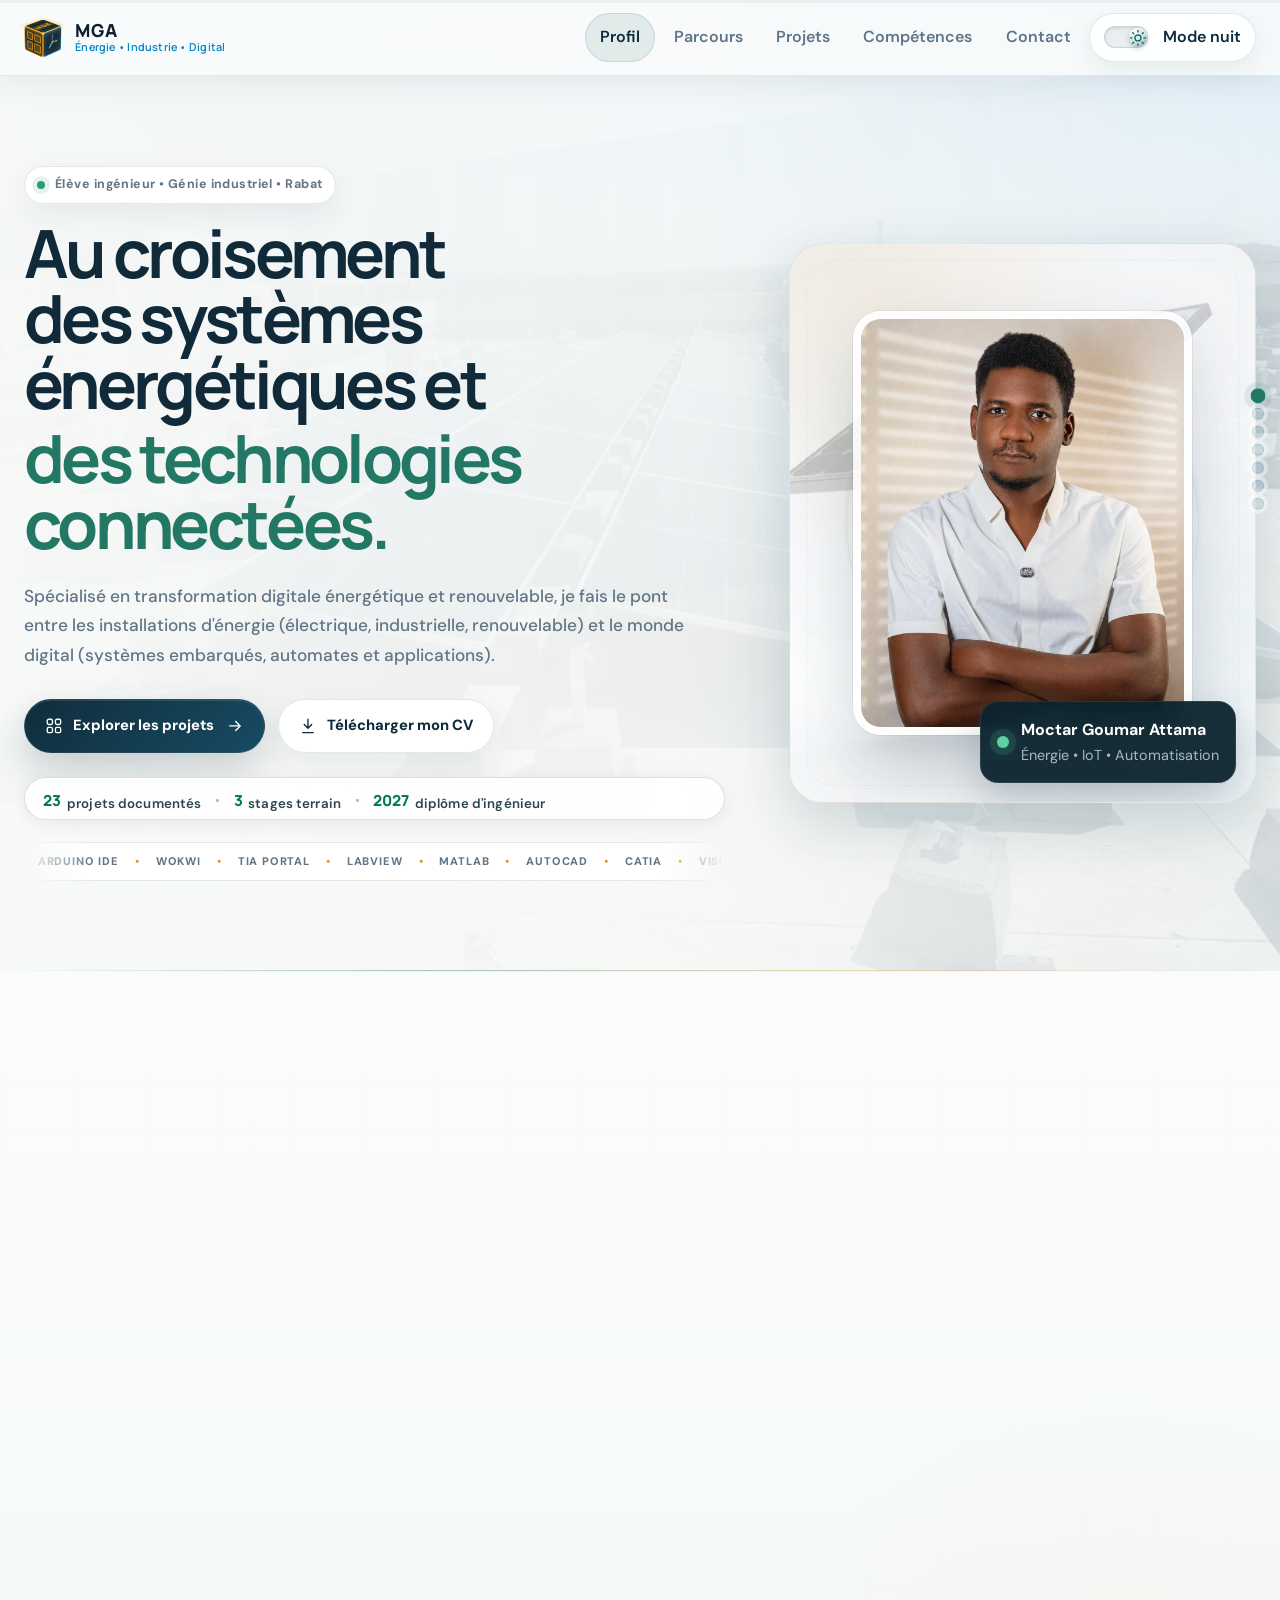
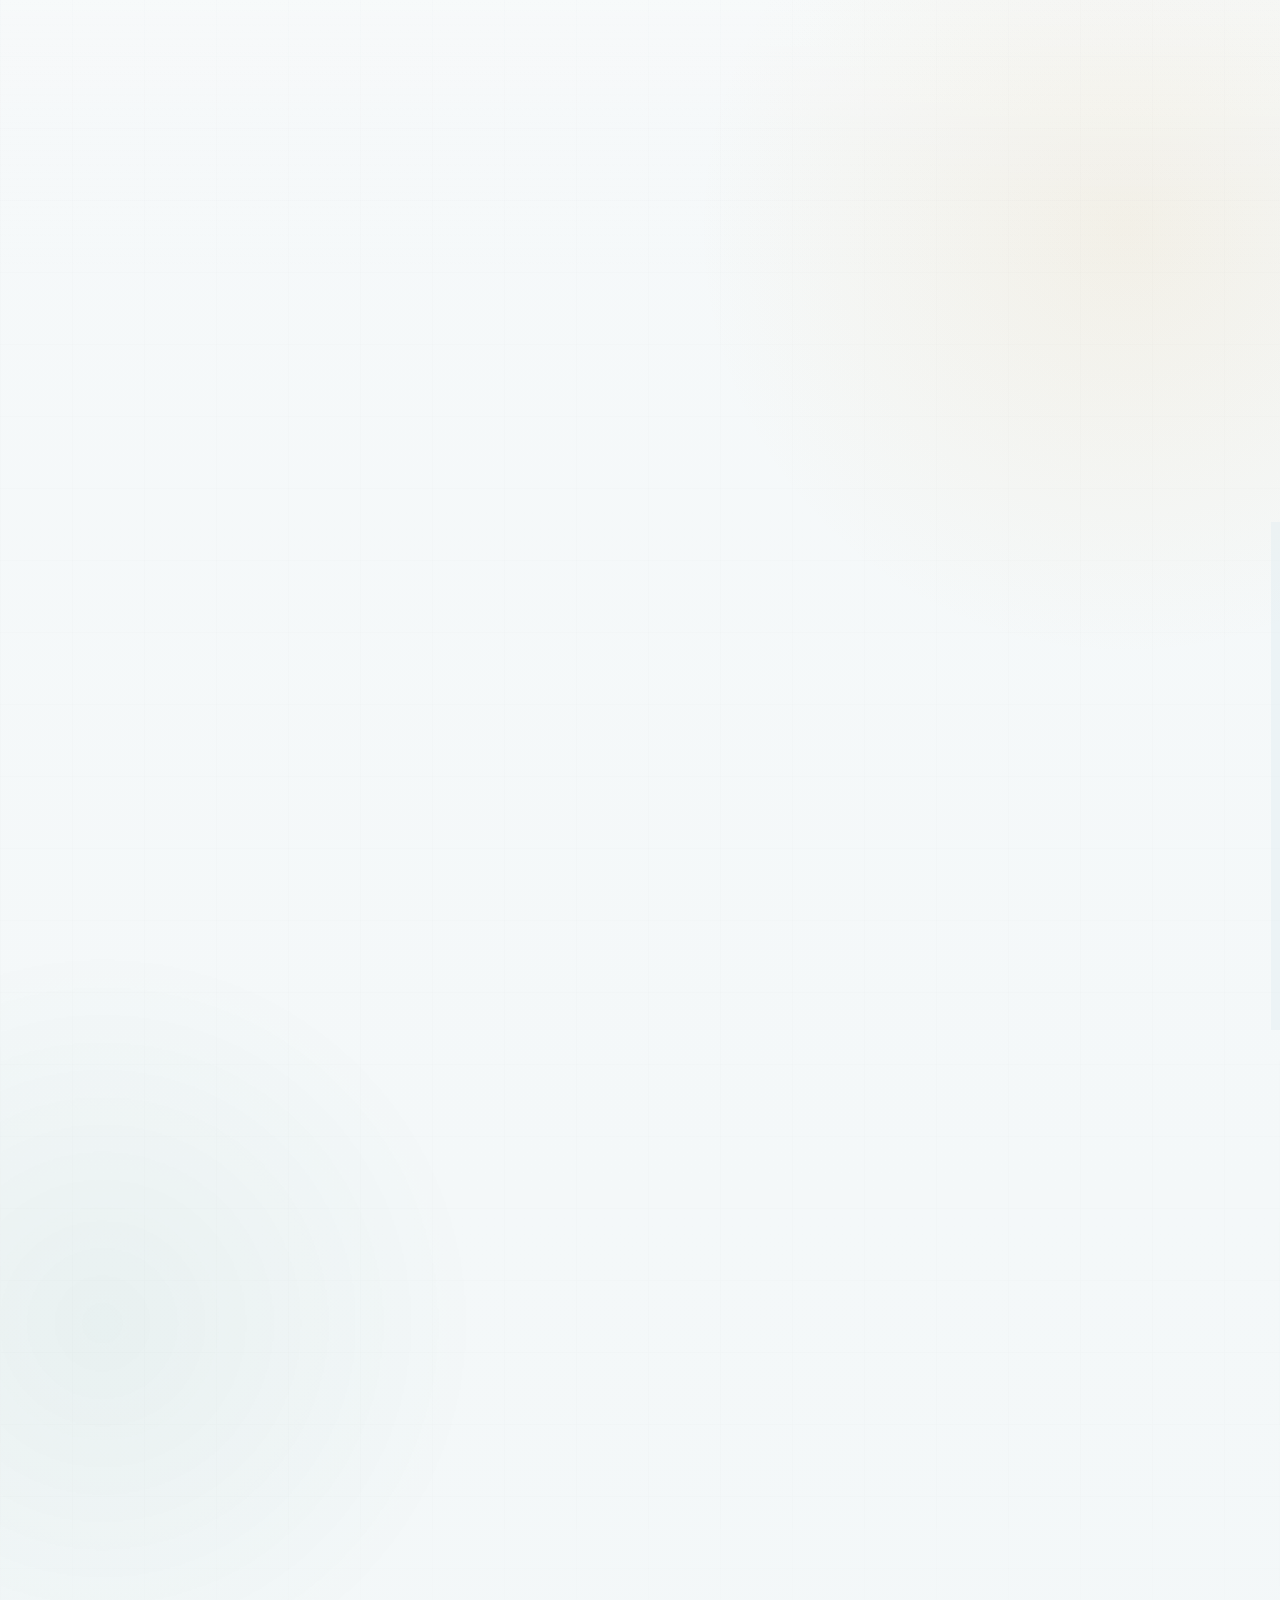
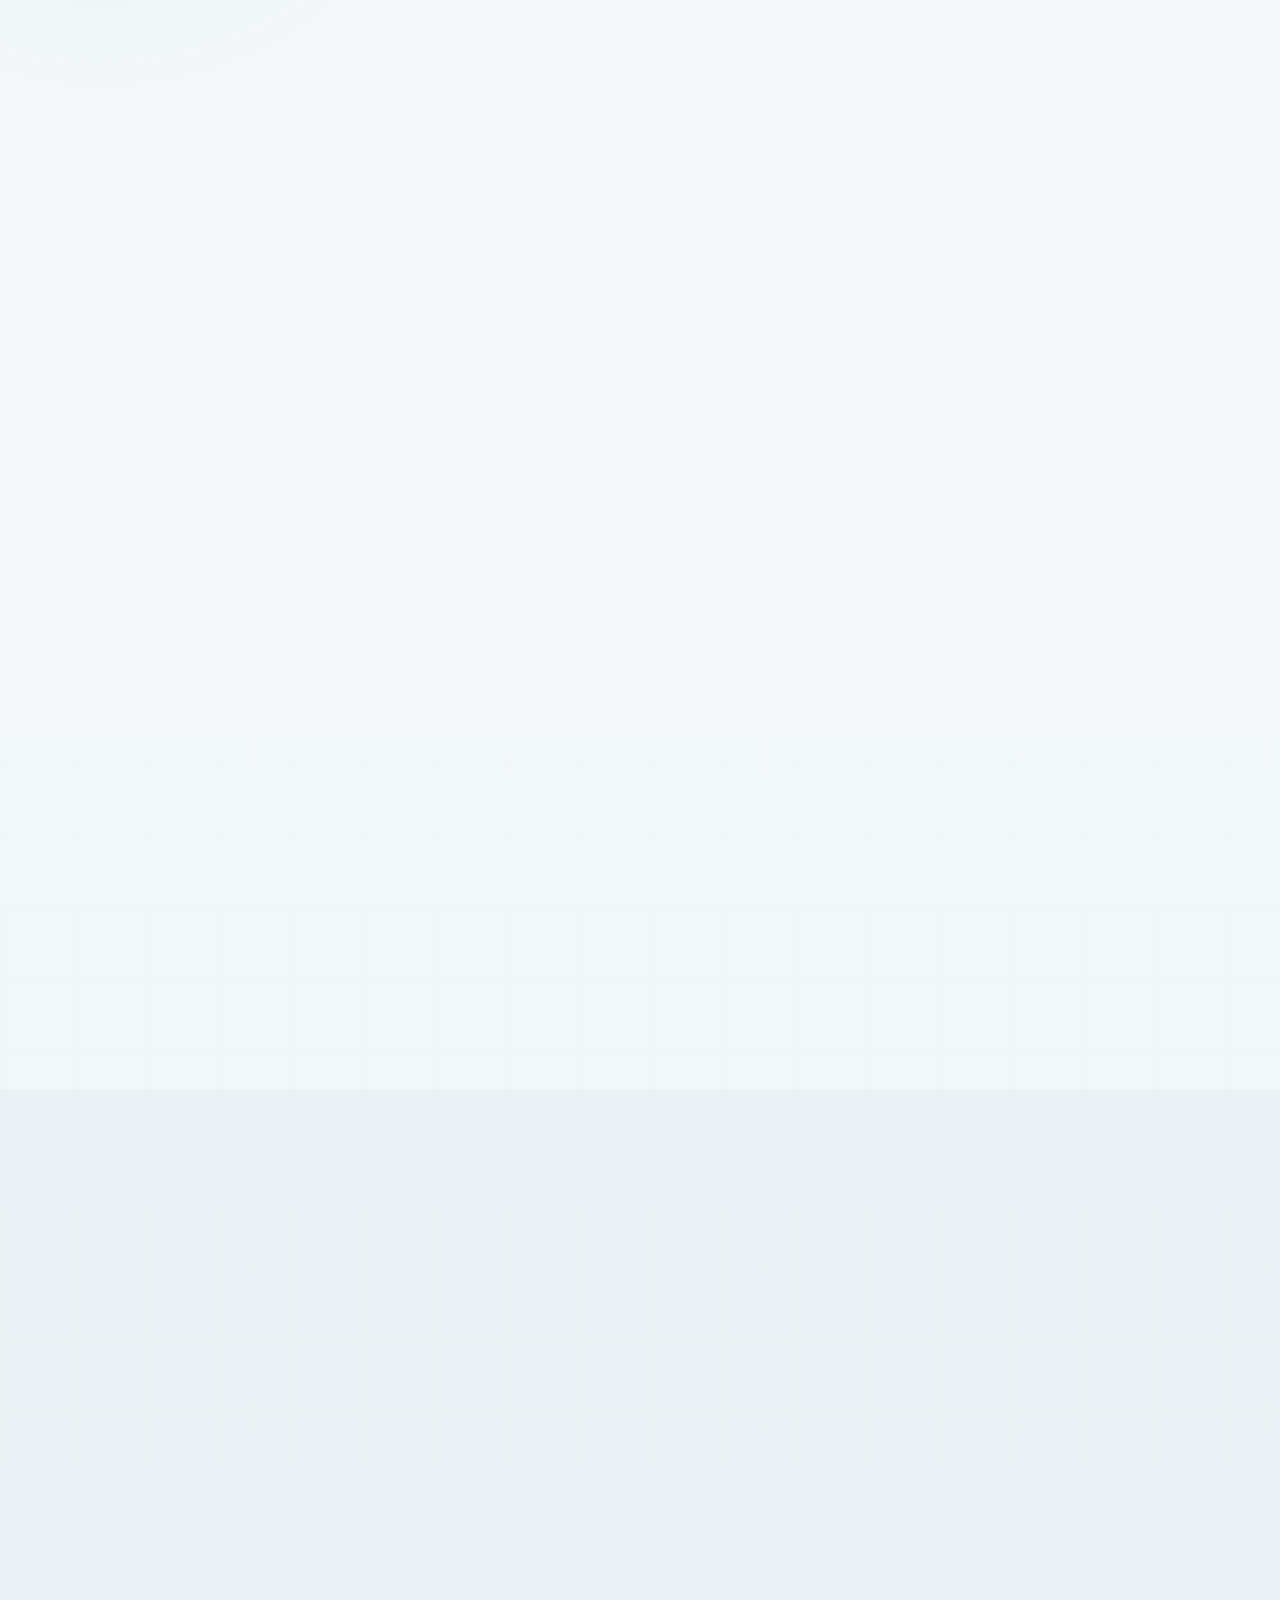
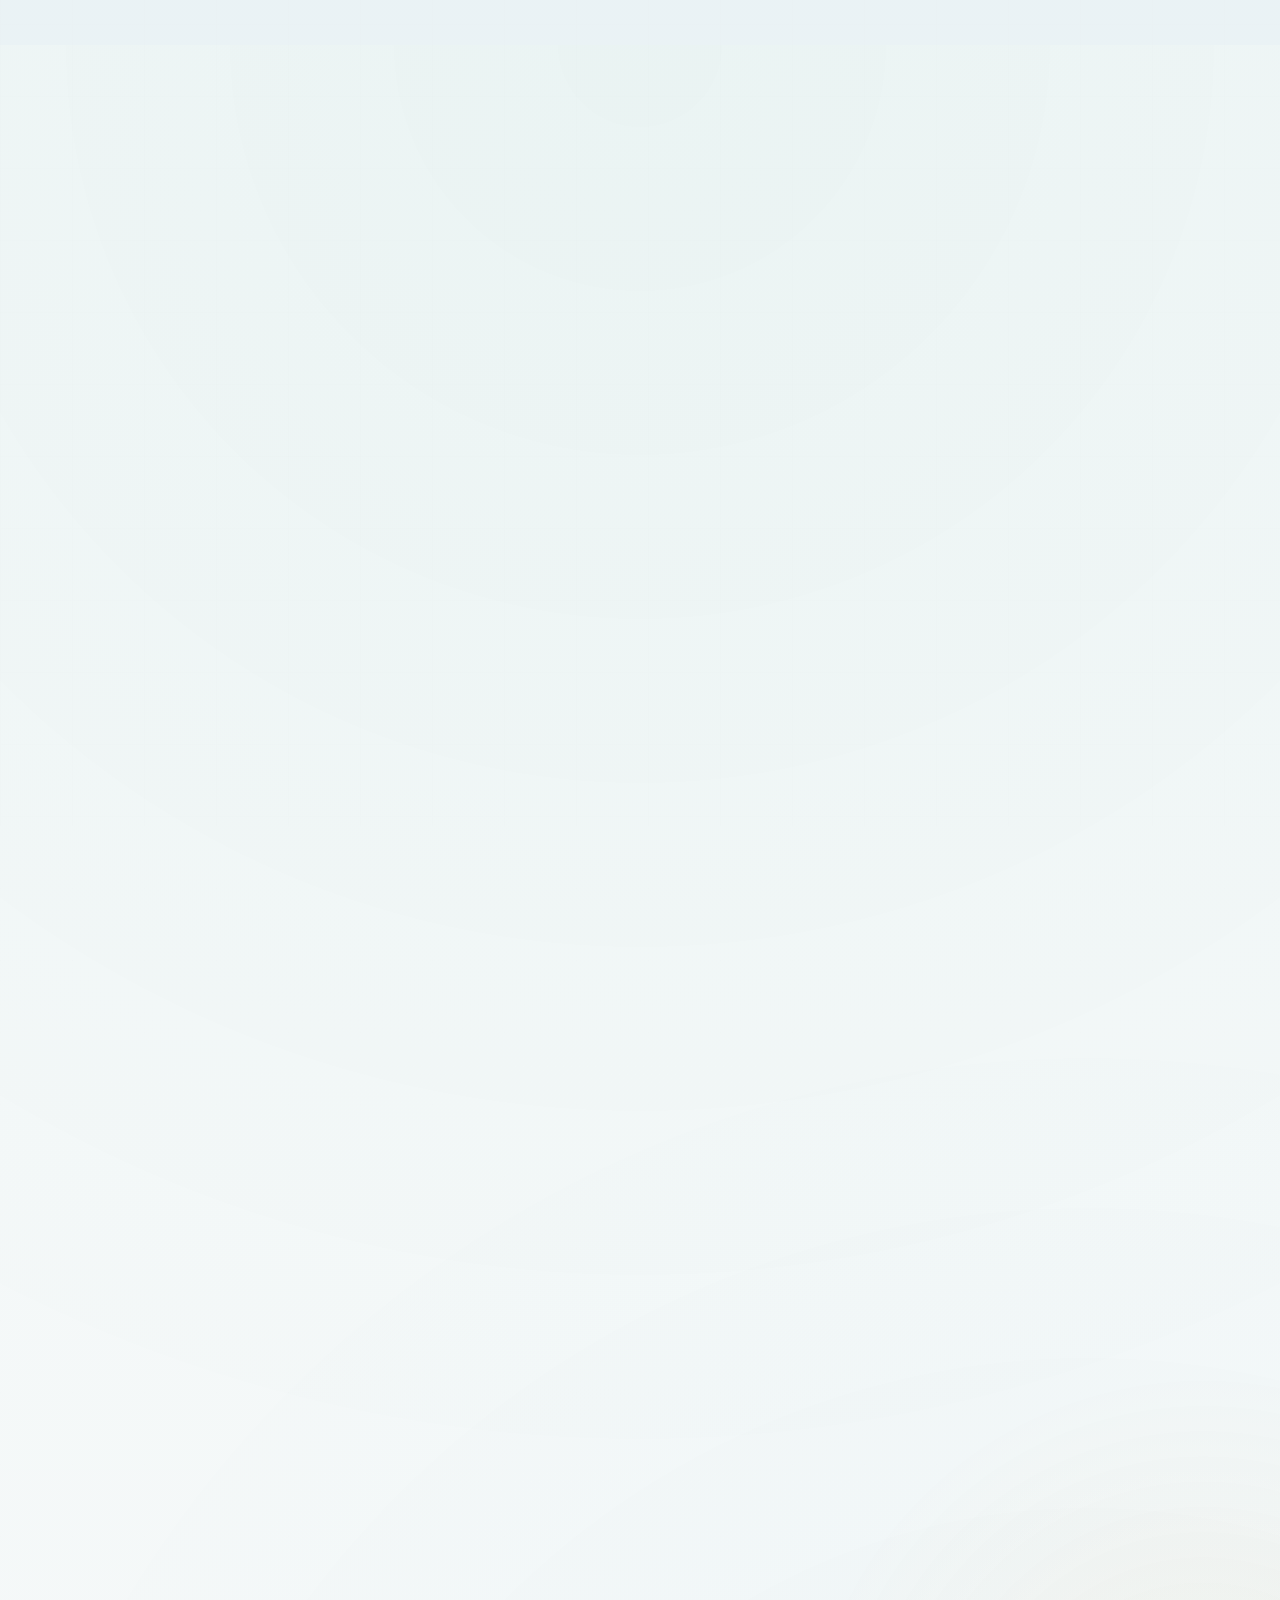
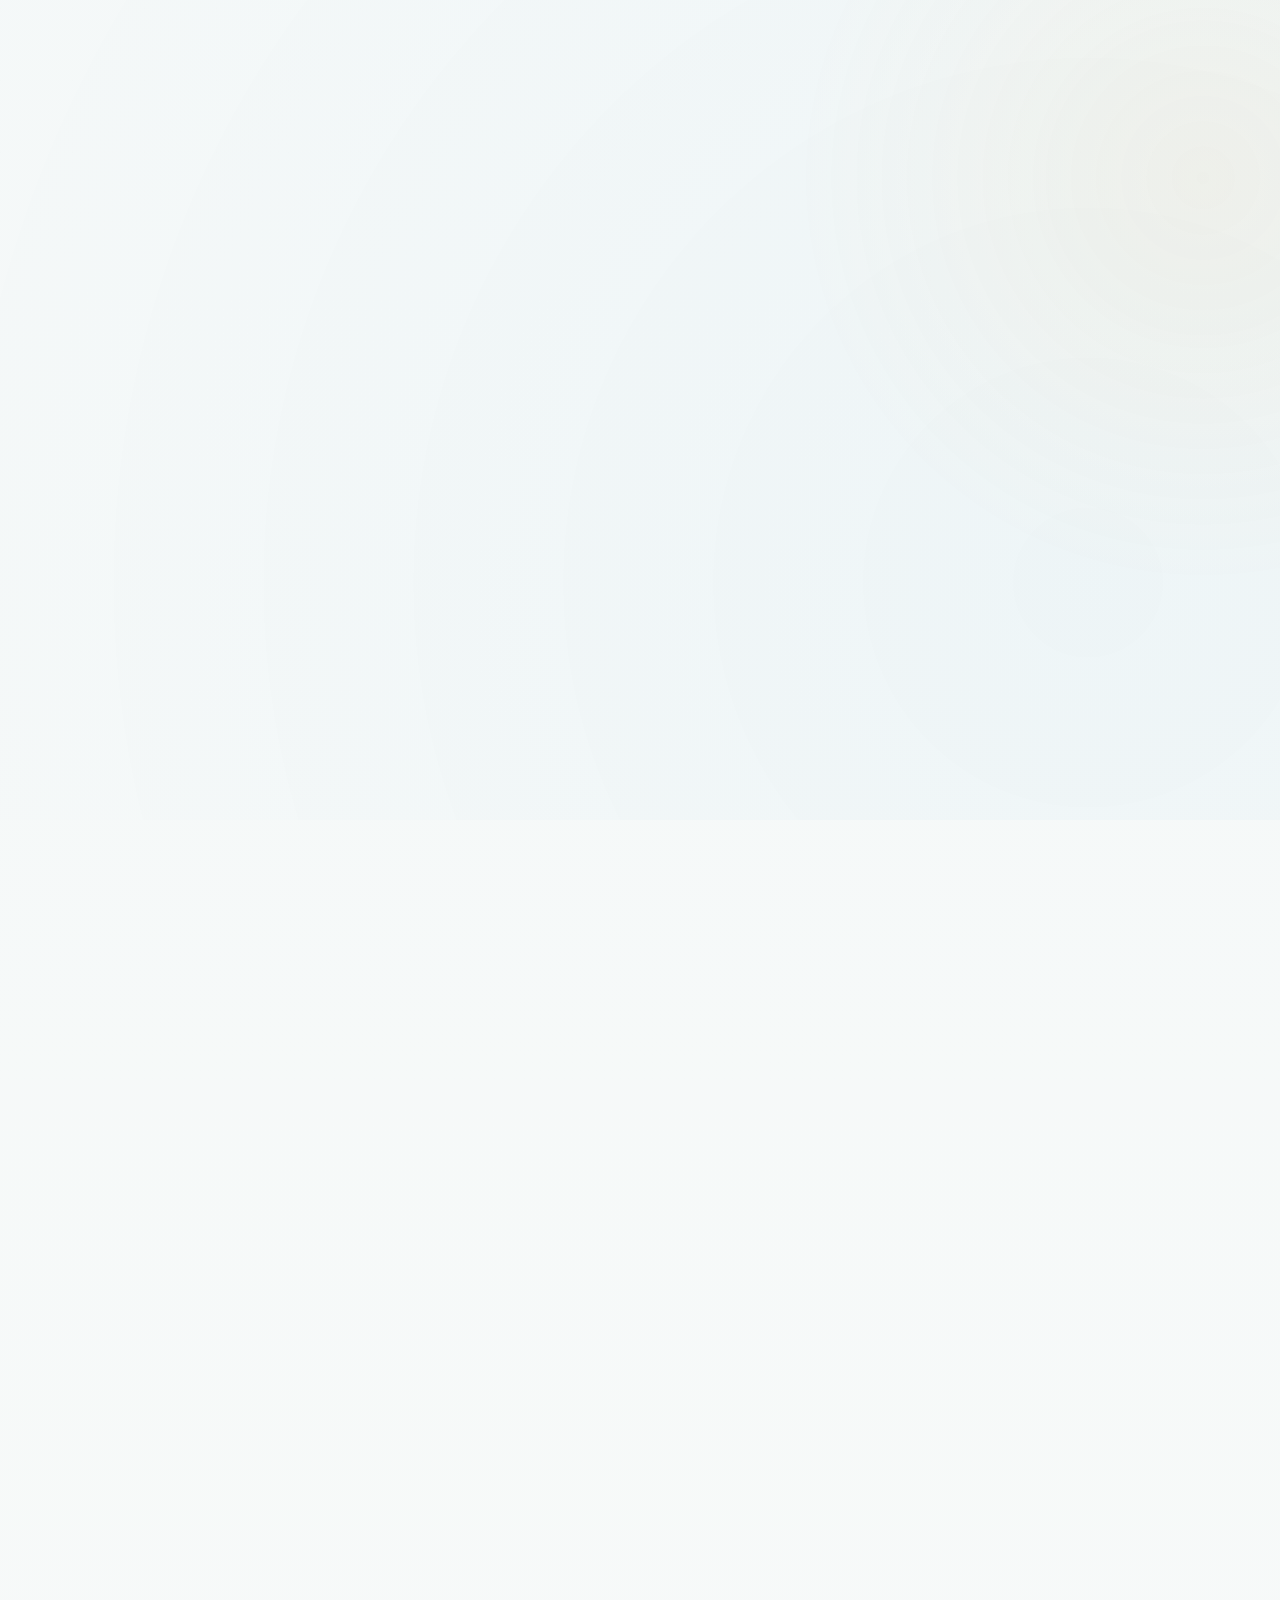
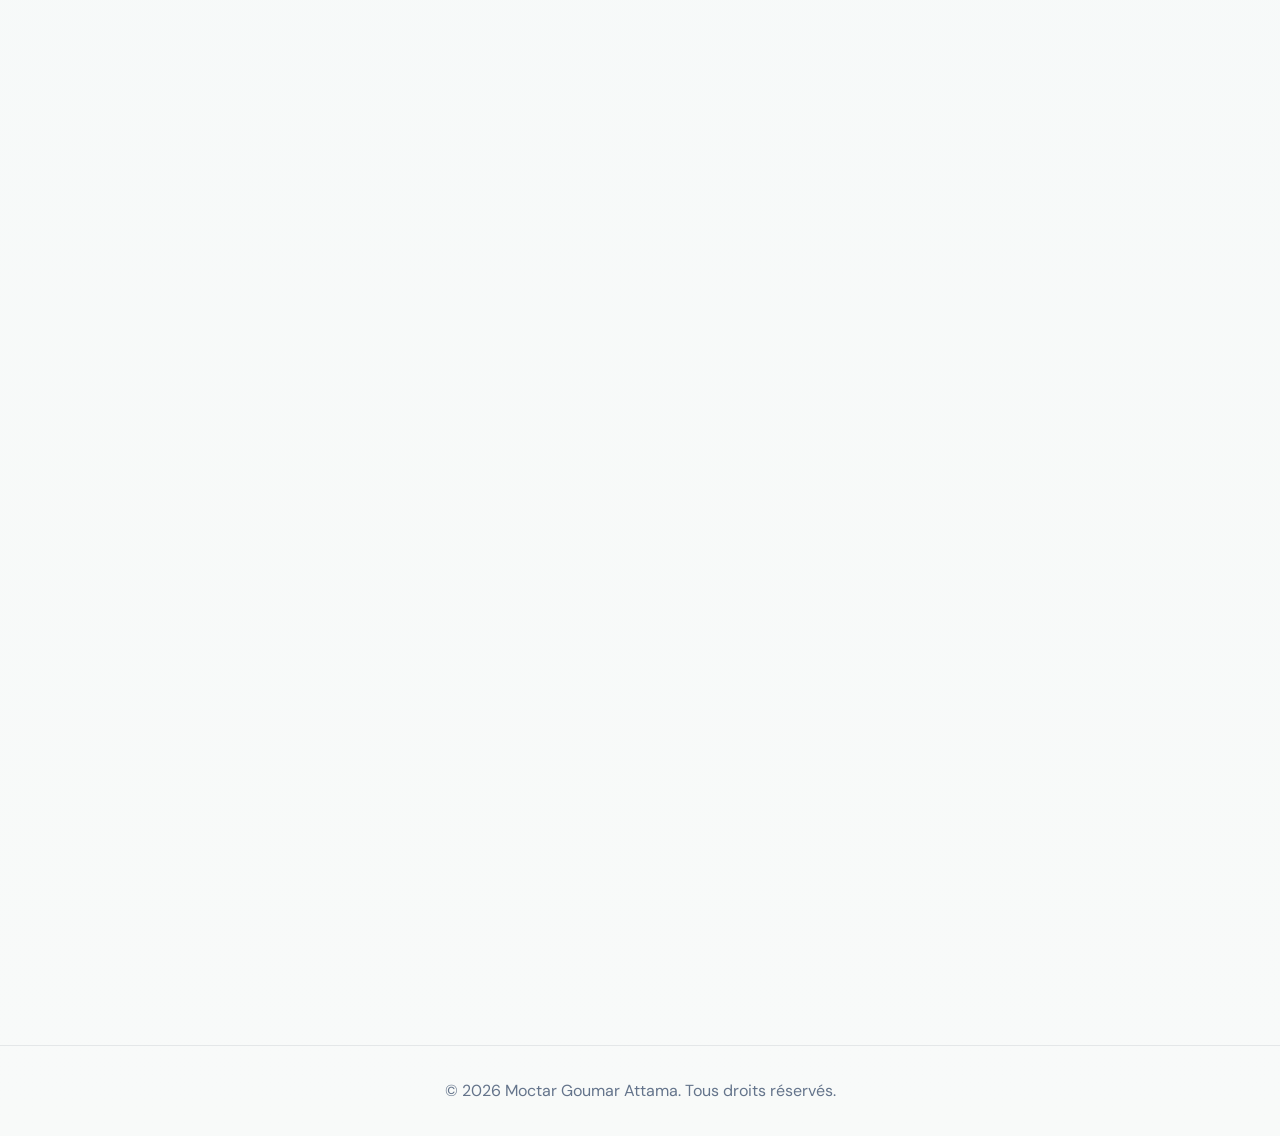
==== commit c828af38: "feat: logo Holocube 3D dans header, nouveaux visuels projets, PWA, apercu WhatsApp et optimisations " ====
--- a/index.html
+++ b/index.html
@@ -8,18 +8,40 @@
 
     <meta name="viewport" content="width=device-width, initial-scale=1.0">
 
-    <meta name="description" content="Portfolio professionnel de Moctar Goumar Attama - IoT, Industrie 4.0, énergie et développement web.">
-
-    <meta name="keywords" content="Moctar Goumar Attama, IoT, ESP32, Industrie 4.0, énergie, portfolio professionnel, génie industriel">
-
+    <meta name="description" content="Portfolio professionnel de Moctar Goumar Attama - Élève ingénieur en Génie Industriel, Énergie renouvelable (Solaire &amp; Éolien), IoT et Digital.">
+    <meta name="keywords" content="Moctar Goumar Attama, MGA, IoT, ESP32, Solaire, Éolien, Industrie 4.0, énergie, portfolio professionnel, génie industriel, Rabat">
+    <meta name="author" content="Moctar Goumar Attama">
     <meta name="theme-color" content="#f4f8fb">
 
     <title>Moctar Goumar Attama | Portfolio professionnel</title>
 
-    <link rel="icon" href="favicon.ico?v=mga-20261027" type="image/x-icon" sizes="16x16 32x32 48x48">
-    <link rel="icon" href="assets/icons/favicon-48.png?v=mga-20261027" type="image/png" sizes="48x48">
-    <link rel="icon" href="favicon.svg?v=mga-20261027" type="image/svg+xml" sizes="any">
-    <link rel="apple-touch-icon" href="assets/icons/apple-touch-icon.png?v=mga-20261027" sizes="180x180">
+    <!-- Open Graph / WhatsApp / Facebook / LinkedIn / iMessage -->
+    <meta property="og:type" content="website">
+    <meta property="og:site_name" content="Moctar Goumar Attama">
+    <meta property="og:url" content="https://moctargoumarattama.netlify.app/">
+    <meta property="og:title" content="Moctar Goumar Attama | Portfolio Ingénierie &amp; Énergie">
+    <meta property="og:description" content="Élève ingénieur en Génie Industriel — Énergie renouvelable (Solaire &amp; Éolien), IoT, Systèmes connectés et Digital.">
+    <meta property="og:image" content="https://moctargoumarattama.netlify.app/assets/images/og-preview.jpg">
+    <meta property="og:image:secure_url" content="https://moctargoumarattama.netlify.app/assets/images/og-preview.jpg">
+    <meta property="og:image:type" content="image/jpeg">
+    <meta property="og:image:width" content="1200">
+    <meta property="og:image:height" content="630">
+    <meta property="og:image:alt" content="Portfolio Moctar Goumar Attama - MGA 3D Holocube">
+    <meta property="og:locale" content="fr_FR">
+
+    <!-- Twitter Card -->
+    <meta name="twitter:card" content="summary_large_image">
+    <meta name="twitter:url" content="https://moctargoumarattama.netlify.app/">
+    <meta name="twitter:title" content="Moctar Goumar Attama | Portfolio Ingénierie &amp; Énergie">
+    <meta name="twitter:description" content="Élève ingénieur en Génie Industriel — Énergie renouvelable (Solaire &amp; Éolien), IoT et Digital.">
+    <meta name="twitter:image" content="https://moctargoumarattama.netlify.app/assets/images/og-preview.jpg">
+
+    <!-- Favicons & App Icons (Navigators, iOS, Android, PWA) -->
+    <link rel="icon" href="favicon.ico?v=20261028-holocube" type="image/x-icon" sizes="16x16 32x32 48x48">
+    <link rel="icon" href="assets/icons/favicon-48.png?v=20261028-holocube" type="image/png" sizes="48x48">
+    <link rel="icon" href="favicon.svg?v=20261028-holocube" type="image/svg+xml" sizes="any">
+    <link rel="apple-touch-icon" href="assets/icons/apple-touch-icon.png?v=20261028-holocube" sizes="180x180">
+    <link rel="manifest" href="site.webmanifest">
 
     <link rel="preload" as="image" href="assets/images/photo.jpg?cache=20261026" fetchpriority="high">
 
@@ -34,9 +56,9 @@
         <style>.page-loader { display: none; } .reveal { opacity: 1 !important; transform: none !important; } .project-image { display: none; }</style>
     </noscript>
 
-    <link rel="stylesheet" href="style.css?v=20261028-holocube">
-
-    <script src="script.js?v=20261028-holocube-v2" defer></script>
+    <link rel="stylesheet" href="style.css?v=20261028-neuro-v18">
+
+    <script src="script.js?v=20261028-neuro-v18" defer></script>
 
 </head>
 
@@ -164,59 +186,64 @@
 
 
     <header class="site-header" id="top">
-
         <nav class="nav-shell" aria-label="Navigation principale">
-
             <a class="brand" href="#home" aria-label="Accueil portfolio Moctar Goumar Attama">
-
-                <span class="brand-mark">MGA</span>
-
-                <span class="brand-text">Ingénierie • Énergie • Digital</span>
-
+                <div class="brand-holocube-scene" aria-hidden="true">
+                    <div class="brand-holocube">
+                        <div class="brand-cube-face brand-face-top">
+                            <span class="brand-chip-title">MGA</span>
+                        </div>
+                        <div class="brand-cube-face brand-face-left">
+                            <div class="brand-solar-grid">
+                                <span></span><span></span><span></span><span></span>
+                            </div>
+                        </div>
+                        <div class="brand-cube-face brand-face-right">
+                            <svg class="brand-wind-rotor" viewBox="0 0 100 100">
+                                <path d="M50 50 C50 30, 44 14, 50 6 C56 14, 54 30, 50 50 Z" fill="#38bdf8"></path>
+                                <path d="M50 50 C67 60, 83 63, 88 56 C83 50, 67 46, 50 50 Z" fill="#38bdf8" transform="rotate(120 50 50)"></path>
+                                <path d="M50 50 C43 67, 34 83, 27 80 C24 73, 38 60, 50 50 Z" fill="#38bdf8" transform="rotate(240 50 50)"></path>
+                                <circle cx="50" cy="50" r="8" fill="#f59e0b"></circle>
+                            </svg>
+                        </div>
+                    </div>
+                </div>
+                <div class="brand-details">
+                    <span class="brand-title">MGA</span>
+                    <span class="brand-subtitle">Énergie • Industrie • Digital</span>
+                </div>
             </a>
 
-
-
             <button class="nav-toggle" type="button" aria-label="Ouvrir le menu" aria-expanded="false" aria-controls="nav-menu">
-
                 <span></span>
-
                 <span></span>
-
                 <span></span>
-
             </button>
 
-
-
             <div class="nav-backdrop" aria-hidden="true"></div>
 
-
-
             <div class="nav-menu" id="nav-menu">
-
-                <a href="#about">Profil</a>
-
-                <a href="#journey">Parcours</a>
-
-                <a href="#projects">Projets</a>
-
-                <a href="#skills">Compétences</a>
-
-                <a href="#contact">Contact</a>
-
+                <a href="#about"><span class="nav-badge">01</span><span class="nav-text">Profil</span><span class="nav-arrow" aria-hidden="true">›</span></a>
+                <a href="#journey"><span class="nav-badge">02</span><span class="nav-text">Parcours</span><span class="nav-arrow" aria-hidden="true">›</span></a>
+                <a href="#projects"><span class="nav-badge">03</span><span class="nav-text">Projets</span><span class="nav-arrow" aria-hidden="true">›</span></a>
+                <a href="#skills"><span class="nav-badge">04</span><span class="nav-text">Compétences</span><span class="nav-arrow" aria-hidden="true">›</span></a>
+                <a href="#contact"><span class="nav-badge">05</span><span class="nav-text">Contact</span><span class="nav-arrow" aria-hidden="true">›</span></a>
                 <button class="theme-toggle" type="button" aria-label="Changer le thème">
-                    <svg class="button-icon theme-icon" aria-hidden="true" viewBox="0 0 24 24" fill="none">
-                        <path d="M12 3v2M12 19v2M3 12h2M19 12h2M5.64 5.64l1.42 1.42M16.94 16.94l1.42 1.42M18.36 5.64l-1.42 1.42M7.06 16.94l-1.42 1.42" stroke="currentColor" stroke-width="1.8" stroke-linecap="round"/>
-                        <circle cx="12" cy="12" r="4" stroke="currentColor" stroke-width="1.8"/>
-                    </svg>
+                    <span class="theme-cockpit-track" aria-hidden="true">
+                        <span class="theme-cockpit-knob">
+                            <svg class="button-icon theme-icon-sun" aria-hidden="true" viewBox="0 0 24 24" fill="none">
+                                <circle cx="12" cy="12" r="4" stroke="currentColor" stroke-width="1.8"/>
+                                <path d="M12 2v2M12 20v2M4.93 4.93l1.41 1.41M17.66 17.66l1.41 1.41M2 12h2M20 12h2M6.34 17.66l-1.41 1.41M19.07 4.93l-1.41 1.41" stroke="currentColor" stroke-width="1.8" stroke-linecap="round"/>
+                            </svg>
+                            <svg class="button-icon theme-icon-moon" aria-hidden="true" viewBox="0 0 24 24" fill="none">
+                                <path d="M21 12.79A9 9 0 1 1 11.21 3 7 7 0 0 0 21 12.79z" stroke="currentColor" stroke-width="1.8" stroke-linecap="round" stroke-linejoin="round"/>
+                            </svg>
+                        </span>
+                    </span>
                     <span class="theme-label">Mode nuit</span>
                 </button>
-
             </div>
-
         </nav>
-
     </header>
 
 
@@ -347,19 +374,19 @@
                     </div>
 
                     <h1 class="hero-title">
-                        <span>Je transforme l’industrie et l’énergie en</span>
-                        <span class="hero-title-accent">solutions connectées.</span>
+                        <span>Au croisement des systèmes énergétiques et</span>
+                        <span class="hero-title-accent">des technologies connectées.</span>
                     </h1>
 
                     <aside class="hero-card hero-card-mobile reveal" aria-label="Carte de profil mobile">
                         <div class="hero-3d-backdrop" aria-hidden="true">
-                            <img data-decoration-src="assets/previews/hero-microgrid-800.webp?cache=20261026" alt="" class="hero-3d-img" loading="eager" decoding="async" data-decoration-srcset="assets/previews/hero-microgrid-400.webp?cache=20261026 400w, assets/previews/hero-microgrid-800.webp?cache=20261026 800w, assets/previews/hero-microgrid-1376.webp?cache=20261026 1376w" sizes="(max-width: 860px) calc(100vw - 32px), 480px" fetchpriority="low">
+                            <img data-decoration-src="assets/previews/hero-microgrid-800.webp?cache=20261026" alt="" class="hero-3d-img" loading="eager" decoding="async" data-decoration-srcset="assets/previews/hero-microgrid-800.webp?cache=20261026 800w, assets/previews/hero-microgrid-1376.webp?cache=20261026 1376w" sizes="(max-width: 860px) calc(100vw - 32px), 480px" fetchpriority="low">
                         </div>
                         <div class="hud-ring"></div>
                         <div class="hud-grid"></div>
                         <div class="orbit orbit-one"></div>
                         <div class="orbit orbit-two"></div>
-                        <img src="assets/images/photo.jpg?cache=20261026" alt="Portrait de Moctar Goumar Attama" class="profile-photo" width="1122" height="1402" fetchpriority="high">
+                        <img src="assets/images/photo.jpg?cache=20261026" alt="Portrait de Moctar Goumar Attama" class="profile-photo" width="1122" height="1402" fetchpriority="high" decoding="async">
                         <div class="profile-panel">
                             <span class="status-dot"></span>
                             <div>
@@ -371,7 +398,7 @@
 
                     <p class="hero-lead">
 
-                        Spécialisé en transformation digitale énergétique et renouvelable, je relie automatisation, IoT, systèmes embarqués et applications métier.
+                        Spécialisé en transformation digitale énergétique et renouvelable, je fais le pont entre les installations d'énergie (électrique, industrielle, renouvelable) et le monde digital (systèmes embarqués, automates et applications).
 
                     </p>
 
@@ -384,7 +411,7 @@
                                 <rect x="3" y="14" width="7" height="7" rx="2" stroke="currentColor" stroke-width="1.8"/>
                                 <rect x="14" y="14" width="7" height="7" rx="2" stroke="currentColor" stroke-width="1.8"/>
                             </svg>
-                            <span>Explorer mes 23 projets</span>
+                            <span>Explorer les projets</span>
                             <svg class="button-arrow" aria-hidden="true" viewBox="0 0 24 24" fill="none">
                                 <path d="M5 12h14M13 6l6 6-6 6" stroke="currentColor" stroke-width="1.8" stroke-linecap="round" stroke-linejoin="round"/>
                             </svg>
@@ -399,97 +426,86 @@
 
                     </div>
 
-                    <div class="hero-metrics" aria-label="Indicateurs rapides">
+                    <div class="hero-strip hero-metrics" aria-label="Points clés du profil">
+                        <span class="strip-item">
+                            <strong class="strip-num">23</strong>
+                            <span class="strip-text">projets documentés</span>
+                        </span>
+                        <span class="strip-dot" aria-hidden="true">•</span>
+                        <span class="strip-item">
+                            <strong class="strip-num">3</strong>
+                            <span class="strip-text">stages terrain</span>
+                        </span>
+                        <span class="strip-dot" aria-hidden="true">•</span>
+                        <span class="strip-item">
+                            <strong class="strip-num">2027</strong>
+                            <span class="strip-text">diplôme d'ingénieur</span>
+                        </span>
+                    </div>
+
+                </div>
+
+
+
+                <aside class="hero-card reveal" aria-label="Carte de profil">
+
+                    <div class="hero-3d-backdrop" aria-hidden="true">
+                        <img data-decoration-src="assets/previews/hero-microgrid-800.webp?cache=20261026" alt="" class="hero-3d-img" loading="eager" decoding="async" data-decoration-srcset="assets/previews/hero-microgrid-800.webp?cache=20261026 800w, assets/previews/hero-microgrid-1376.webp?cache=20261026 1376w" sizes="(max-width: 860px) calc(100vw - 32px), 480px" fetchpriority="low">
+                    </div>
+
+                    <div class="hud-ring"></div>
+
+                    <div class="hud-grid"></div>
+
+                    <div class="orbit orbit-one"></div>
+
+                    <div class="orbit orbit-two"></div>
+
+                    <img src="assets/images/photo.jpg?cache=20261026" alt="Portrait de Moctar Goumar Attama" class="profile-photo" width="1122" height="1402" fetchpriority="high" decoding="async">
+
+                    <div class="profile-panel">
+
+                        <span class="status-dot"></span>
 
                         <div>
 
-                            <strong>23</strong>
-
-                            <span>projets techniques</span>
-
-                        </div>
-
-                        <div>
-
-                            <strong>3</strong>
-
-                            <span>expériences terrain</span>
-
-                        </div>
-
-                        <div>
-
-                            <strong>2027</strong>
-
-                            <span>diplôme prévu</span>
+                            <strong>Moctar Goumar Attama</strong>
+
+                            <p>Énergie • IoT • Automatisation</p>
 
                         </div>
 
                     </div>
 
+                </aside>
+
+            </div>
+
+        </section>
+
+
+
+        <section class="about section" id="about">
+
+            <div class="container split-section">
+
+                <div class="section-heading centered reveal">
+
+                    <p class="eyebrow profile-label">Ce que j’apporte</p>
+
+                    <h2>Une culture du terrain, renforcée par le digital.</h2>
+
+                    <p class="section-subtitle">Un profil transversal pour comprendre les équipements, connecter les données et construire des solutions utiles.</p>
+
                 </div>
 
-
-
-                <aside class="hero-card reveal" aria-label="Carte de profil">
-
-                    <div class="hero-3d-backdrop" aria-hidden="true">
-                        <img data-decoration-src="assets/previews/hero-microgrid-800.webp?cache=20261026" alt="" class="hero-3d-img" loading="eager" decoding="async" data-decoration-srcset="assets/previews/hero-microgrid-400.webp?cache=20261026 400w, assets/previews/hero-microgrid-800.webp?cache=20261026 800w, assets/previews/hero-microgrid-1376.webp?cache=20261026 1376w" sizes="(max-width: 860px) calc(100vw - 32px), 480px" fetchpriority="low">
-                    </div>
-
-                    <div class="hud-ring"></div>
-
-                    <div class="hud-grid"></div>
-
-                    <div class="orbit orbit-one"></div>
-
-                    <div class="orbit orbit-two"></div>
-
-                    <img src="assets/images/photo.jpg?cache=20261026" alt="Portrait de Moctar Goumar Attama" class="profile-photo" width="1122" height="1402" fetchpriority="high">
-
-                    <div class="profile-panel">
-
-                        <span class="status-dot"></span>
-
-                        <div>
-
-                            <strong>Moctar Goumar Attama</strong>
-
-                            <p>Énergie • IoT • Automatisation</p>
-
-                        </div>
-
-                    </div>
-
-                </aside>
-
-            </div>
-
-        </section>
-
-
-
-        <section class="about section" id="about">
-
-            <div class="container split-section">
-
-                <div class="section-heading centered reveal">
-
-                    <p class="eyebrow profile-label">Ce que j’apporte</p>
-
-                    <h2>Une culture du terrain, renforcée par le digital.</h2>
-
-                    <p class="section-subtitle">Un profil transversal pour comprendre les équipements, connecter les données et construire des solutions utiles.</p>
-
-                </div>
-
                 <div class="about-content reveal">
 
                     <p>
 
-                        Mon parcours a commencé dans l’électricité industrielle et la maintenance, puis s’est orienté vers la transformation digitale, l’IoT et les solutions énergétiques connectées.
-
-                        Aujourd’hui, je conçois des outils techniques qui relient le terrain, les données et la supervision.
+                        Fort d'un socle technique solide en électrotechnique et maintenance, j'oriente mon ingénierie vers la digitalisation des équipements et l'exploitation intelligente des données.
+
+                        Mon objectif : concevoir des solutions fiables qui connectent le matériel de terrain aux tableaux de bord décisionnels.
 
                     </p>
 
@@ -497,22 +513,24 @@
                         <article>
                             <span aria-hidden="true">01</span>
                             <h3>Terrain industriel</h3>
-                            <p>Maintenance, électricité et compréhension concrète des équipements.</p>
+                            <p>Électrotechnique, maintenance préventive et interventions directes sur les installations.</p>
                         </article>
                         <article>
                             <span aria-hidden="true">02</span>
                             <h3>Systèmes connectés</h3>
-                            <p>IoT, automatisation, supervision et exploitation des données.</p>
+                            <p>Capteurs communicants, automates programmables et passerelles télémétriques temps réel.</p>
                         </article>
                         <article>
                             <span aria-hidden="true">03</span>
                             <h3>Énergie durable</h3>
-                            <p>Photovoltaïque, monitoring et solutions énergétiques digitales.</p>
+                            <p>Dimensionnement photovoltaïque, monitoring de flux et optimisation des rendements.</p>
                         </article>
                     </div>
 
                 </div>
 
+                
+
             </div>
 
         </section>
@@ -712,13 +730,16 @@
                     <article class="timeline-item timeline-cycle">
 
                         <span class="timeline-date cycle-date" aria-label="Cycle ingénieur de 2024 à 2027">
-
-                            <span>2027</span>
-
-                            <span class="cycle-spinner" aria-hidden="true"></span>
-
-                            <span>en cours</span>
-
+                            <span class="cycle-year">2027</span>
+                            <span class="cycle-status-pill">
+                                <span class="cycle-gyro-3d" aria-hidden="true">
+                                    <span class="gyro-ring gyro-ring-1"></span>
+                                    <span class="gyro-ring gyro-ring-2"></span>
+                                    <span class="gyro-ring gyro-ring-3"></span>
+                                    <span class="gyro-core"></span>
+                                </span>
+                                <span class="cycle-text">En cours</span>
+                            </span>
                         </span>
 
                         <div>
@@ -913,7 +934,7 @@
 
                     <h2>Des solutions concrètes, du terrain à l’application.</h2>
 
-                    <p class="section-subtitle">23 projets en énergie, IoT, automatisation, intelligence artificielle et produits digitaux.</p>
+                    <p class="section-subtitle">23 réalisations documentées : de la capture de mesure sur site jusqu'aux applications cloud de supervision.</p>
 
                 </div>
 
@@ -941,24 +962,24 @@
                     <details class="media-fallback">
                         <summary>Ouvrir les médias des projets</summary>
                         <ul>
-                        <li><a href="image%20app%20he.png?cache=20261026" target="_blank" rel="noreferrer">Développement d’une application digitale pour HELIANTHA</a></li>
+                        <li><a href="assets/images/heliantha-accueil.png?cache=20261028-v15" target="_blank" rel="noreferrer">Application digitale HELIANTHA — Solaire &amp; Devis</a></li>
                         <li><a href="bms.mp4?cache=20261026" target="_blank" rel="noreferrer">Système intelligent de gestion et diagnostic de batteries</a></li>
                         <li><a href="assets/images/SUPERVISION%20.png?cache=20261026" target="_blank" rel="noreferrer">Monitoring énergie ESP32</a></li>
                         <li><a href="assets/INSTALLATION%20DE%20600kwc%20batiment%20fifa%20.mp4?cache=20261026" target="_blank" rel="noreferrer">Projets solaires accompagnés</a></li>
                         <li><a href="assets/images/projet-energy.webp?cache=20261026" target="_blank" rel="noreferrer">Supervision industrielle</a></li>
-                        <li><a href="https://drive.google.com/file/d/15WITb4EvSnO-ugWs72_j7_t5WoGqEK8C/preview" target="_blank" rel="noreferrer">Assistant personnel IA</a></li>
+                        <li><a href="assets/images/moctar-ia-1.png?cache=20261028-v17" target="_blank" rel="noreferrer">Assistant personnel IA — M.O.C.T.A.R &amp; NeuroVision</a></li>
                         <li><a href="assets/remplissage%20de%20cuive.mp4?cache=20261026" target="_blank" rel="noreferrer">Remplissage automatique de cuve</a></li>
                         <li><a href="assets/images/robot.jpeg?cache=20261026" target="_blank" rel="noreferrer">Systèmes embarqués drone et robot</a></li>
                         <li><a href="assets/feu%20tricolore%20.mp4?cache=20261026" target="_blank" rel="noreferrer">Prototype de feu tricolore</a></li>
                         <li><a href="assets/HT%20BT.mp4?cache=20261026" target="_blank" rel="noreferrer">Maintenance de transformateurs électriques</a></li>
                         <li><a href="assets/bat%201.jpeg?cache=20261026" target="_blank" rel="noreferrer">Installations électriques BT</a></li>
                         <li><a href="assets/frais.jpeg?cache=20261026" target="_blank" rel="noreferrer">Fraiseuse et machine à tour</a></li>
-                        <li><a href="assets/images/NEURO.png?cache=20261026" target="_blank" rel="noreferrer">Projet vision intelligente</a></li>
+                        <li><a href="assets/images/fatigue.png?cache=20261028-v18" target="_blank" rel="noreferrer">NeuroVision 3D — Vision intelligente &amp; Détection de fatigue</a></li>
                         <li><a href="assets/images/noor.jpeg?cache=20261026" target="_blank" rel="noreferrer">Application de mobilité à Niamey</a></li>
                         <li><a href="assets/images/TV.png?cache=20261026" target="_blank" rel="noreferrer">Suivi de séries TV</a></li>
                         <li><a href="https://drive.google.com/file/d/1I5lTm7ab47GrjCwa_nCitSe3T5vi9u7l/preview" target="_blank" rel="noreferrer">Apprentissage de l&#x27;arabe</a></li>
-                        <li><a href="https://drive.google.com/file/d/11mJfC-4h5bftRiJORl3BYOBe3a4ef1I3/preview" target="_blank" rel="noreferrer">Plateforme multi-école</a></li>
-                        <li><a href="assets/images/babamarket-produit.jpeg?cache=20261026" target="_blank" rel="noreferrer">Marketplace e-commerce</a></li>
+                        <li><a href="assets/klasora.mp4?cache=20261028-v12" target="_blank" rel="noreferrer">Klasora — Plateforme multi-école intelligente &amp; IA</a></li>
+                        <li><a href="assets/images/babamarket.png?cache=20261028-baba-v13" target="_blank" rel="noreferrer">Marketplace e-commerce</a></li>
                         <li><a href="https://drive.google.com/file/d/1bqQ_v14UK5rNPb1xF_CG3rM2MYZf4Ger/preview" target="_blank" rel="noreferrer">Module de livraison</a></li>
                         <li><a href="https://drive.google.com/file/d/1qUNlDuknuEftyr6XXaBnroXVWG_7v79F/preview" target="_blank" rel="noreferrer">Monitoring énergétique</a></li>
                         <li><a href="assets/images/touri.png?cache=20261026" target="_blank" rel="noreferrer">Application de tourisme médical</a></li>
@@ -974,7 +995,15 @@
 
                         <div class="project-image">
 
-                            <img data-src="assets/previews/image-app-he-eaf615d7-600.webp?cache=20261026" alt="Application digitale développée pour l'entreprise solaire HELIANTHA" loading="lazy" decoding="async" data-srcset="assets/previews/image-app-he-eaf615d7-400.webp?cache=20261026 400w, assets/previews/image-app-he-eaf615d7-600.webp?cache=20261026 600w" sizes="(max-width: 1100px) calc(100vw - 52px), (max-width: 1288px) calc(66.667vw - 58px), 801px" data-full-src="image%20app%20he.png?cache=20261026">
+                            <div class="project-carousel project-carousel-three" aria-label="Écrans de l'application mobile HELIANTHA">
+
+                                <img data-src="assets/images/heliantha-accueil.png?cache=20261028-v15" alt="Écran d'accueil de l'application mobile HELIANTHA Solaire Maroc" loading="lazy" decoding="async" data-srcset="assets/previews/heliantha-accueil-800.webp?cache=20261028-v15 800w, assets/previews/heliantha-accueil-1200.webp?cache=20261028-v15 1200w" sizes="(max-width: 1100px) calc(100vw - 52px), (max-width: 1288px) calc(66.667vw - 58px), 801px" data-full-src="assets/images/heliantha-accueil.png?cache=20261028-v15" style="object-position: center top;">
+
+                                <img data-src="assets/images/heliantha-catalogue.png?cache=20261028-v15" alt="Catalogue solaire mobile HELIANTHA — Panneaux, onduleurs, batteries" loading="lazy" decoding="async" data-srcset="assets/previews/heliantha-catalogue-800.webp?cache=20261028-v15 800w, assets/previews/heliantha-catalogue-1200.webp?cache=20261028-v15 1200w" sizes="(max-width: 1100px) calc(100vw - 52px), (max-width: 1288px) calc(66.667vw - 58px), 801px" data-full-src="assets/images/heliantha-catalogue.png?cache=20261028-v15" style="object-position: center top;">
+
+                                <img data-src="assets/images/heliantha-devis.png?cache=20261028-v15" alt="Simulateur de devis solaire HELIANTHA — Pompage et autoconsommation" loading="lazy" decoding="async" data-srcset="assets/previews/heliantha-devis-800.webp?cache=20261028-v15 800w, assets/previews/heliantha-devis-1200.webp?cache=20261028-v15 1200w" sizes="(max-width: 1100px) calc(100vw - 52px), (max-width: 1288px) calc(66.667vw - 58px), 801px" data-full-src="assets/images/heliantha-devis.png?cache=20261028-v15" style="object-position: center top;">
+
+                            </div>
 
                             <span class="project-badge">Énergie</span>
 
@@ -984,7 +1013,7 @@
 
                         <div class="project-body">
 
-                            <p class="project-kicker">HELIANTHA - Application mobile</p>
+                            <p class="project-kicker">Application mobile &amp; Énergie solaire</p>
 
                             <h3>Développement d’une application digitale pour HELIANTHA</h3>
 
@@ -996,6 +1025,8 @@
 
                                 <a class="project-btn github" href="https://github.com/moctargoumarattama/HELIANTHA-SOLAIRE" target="_blank" rel="noreferrer">GitHub</a>
 
+                                <a class="project-btn demo" href="assets/images/heliantha-accueil.png?cache=20261028-v15" target="_blank" rel="noreferrer">Voir l'application</a>
+
                             </div>
 
                         </div>
@@ -1008,7 +1039,7 @@
 
                         <div class="project-image">
 
-                            <video class="project-video-frame project-video-local" data-src="bms.mp4?cache=20261026" data-poster="assets/posters/bms.webp?cache=20261026" muted loop playsinline preload="none" aria-label="Vidéo du système intelligent de gestion et diagnostic de batteries"></video>
+                            <video class="project-video-frame project-video-local" data-src="bms.mp4?cache=20261026" poster="assets/posters/bms.webp?cache=20261026" data-poster="assets/posters/bms.webp?cache=20261026" muted loop playsinline preload="metadata" aria-label="Vidéo du système intelligent de gestion et diagnostic de batteries"></video>
 
                             <span class="project-badge">IoT</span>
 
@@ -1016,7 +1047,7 @@
 
                         <div class="project-body">
 
-                            <p class="project-kicker">Battery Management &amp; Health Monitoring System</p>
+                            <p class="project-kicker">Système embarqué BMS &amp; Télémétrie</p>
 
                             <h3>Système intelligent de gestion et diagnostic de batteries</h3>
 
@@ -1036,7 +1067,7 @@
 
                             <div class="project-carousel project-carousel-two" aria-label="Images et vidéo du projet monitoring énergie ESP32">
                                 <img data-src="assets/images/SUPERVISION%20.png?cache=20261026" alt="Prototype ESP32 du projet iot energy esp32 monitoring" loading="lazy" decoding="async">
-                                <video class="project-video-frame project-video-local" data-src="assets/IOT%20SYSTEME%20EMBARQUER%20.mp4?cache=20261026" data-poster="assets/posters/iot-systeme-embarquer.webp?cache=20261026" muted loop playsinline preload="none" title="IoT système embarqué"></video>
+                                <video class="project-video-frame project-video-local" data-src="assets/IOT%20SYSTEME%20EMBARQUER%20.mp4?cache=20261026" poster="assets/posters/iot-systeme-embarquer.webp?cache=20261026" data-poster="assets/posters/iot-systeme-embarquer.webp?cache=20261026" muted loop playsinline preload="metadata" title="IoT système embarqué"></video>
                             </div>
 
                             <span class="project-badge">IoT</span>
@@ -1047,7 +1078,7 @@
 
                         <div class="project-body">
 
-                            <p class="project-kicker">iot-energy-esp32-monitoring</p>
+                            <p class="project-kicker">Télémétrie &amp; Capteurs connectés</p>
 
                             <h3>Monitoring énergie ESP32</h3>
 
@@ -1073,19 +1104,19 @@
 
                             <div class="project-carousel project-carousel-seven" aria-label="Médias des projets solaires">
 
-                                <video class="project-video-frame project-video-local" data-src="assets/INSTALLATION%20DE%20600kwc%20batiment%20fifa%20.mp4?cache=20261026" data-poster="assets/posters/installation-de-600kwc-batiment-fifa.webp?cache=20261026" muted loop playsinline preload="none" title="Installation de 600 kWc au bâtiment FIFA"></video>
-
-                                <video class="project-video-frame project-video-local" data-src="assets/INSTALLATION%20GRID%20ON%20ONDULEUR%20DE%2015KW.mp4?cache=20261026" data-poster="assets/posters/installation-grid-on-onduleur-de-15kw.webp?cache=20261026" muted loop playsinline preload="none" title="Installation grid on onduleur de 15 kW"></video>
-
-                                <img data-src="assets/previews/panneau-fifa-d0f84fbc-800.webp?cache=20261026" alt="Panneau solaire FIFA" loading="lazy" decoding="async" data-srcset="assets/previews/panneau-fifa-d0f84fbc-400.webp?cache=20261026 400w, assets/previews/panneau-fifa-d0f84fbc-800.webp?cache=20261026 800w, assets/previews/panneau-fifa-d0f84fbc-1200.webp?cache=20261026 1200w" sizes="(max-width: 860px) calc(100vw - 52px), (max-width: 1100px) calc(50vw - 46px), (max-width: 1288px) calc(33.333vw - 49px), 381px" data-full-src="assets/panneau%20fifa%20.jpeg?cache=20261026">
-
-                                <video class="project-video-frame project-video-local" data-src="assets/POMPE%20SOLAIRE%20MOHAMEDIA%20.mp4?cache=20261026" data-poster="assets/posters/pompe-solaire-mohamedia.webp?cache=20261026" muted loop playsinline preload="none" title="Pompe solaire Mohamedia"></video>
-
-                                <video class="project-video-frame project-video-local" data-src="assets/salle%20de%20moteur%20.mp4?cache=20261026" data-poster="assets/posters/salle-de-moteur.webp?cache=20261026" muted loop playsinline preload="none" title="Salle de moteur"></video>
-
-                                <video class="project-video-frame project-video-local" data-src="assets/simulation%20logiciel%20structure%20solaire%20.mp4?cache=20261026" data-poster="assets/posters/simulation-logiciel-structure-solaire.webp?cache=20261026" muted loop playsinline preload="none" title="Simulation logiciel structure solaire"></video>
-
-                                <img data-src="assets/previews/solaire-moi-c95e9909-800.webp?cache=20261026" alt="Projet solaire personnel" loading="lazy" decoding="async" data-srcset="assets/previews/solaire-moi-c95e9909-400.webp?cache=20261026 400w, assets/previews/solaire-moi-c95e9909-800.webp?cache=20261026 800w, assets/previews/solaire-moi-c95e9909-1200.webp?cache=20261026 1200w" sizes="(max-width: 860px) calc(100vw - 52px), (max-width: 1100px) calc(50vw - 46px), (max-width: 1288px) calc(33.333vw - 49px), 381px" data-full-src="assets/SOLAIRE%20MOI.jpeg?cache=20261026">
+                                <video class="project-video-frame project-video-local" data-src="assets/INSTALLATION%20DE%20600kwc%20batiment%20fifa%20.mp4?cache=20261026" poster="assets/posters/installation-de-600kwc-batiment-fifa.webp?cache=20261026" data-poster="assets/posters/installation-de-600kwc-batiment-fifa.webp?cache=20261026" muted loop playsinline preload="metadata" title="Installation de 600 kWc au bâtiment FIFA"></video>
+
+                                <video class="project-video-frame project-video-local" data-src="assets/INSTALLATION%20GRID%20ON%20ONDULEUR%20DE%2015KW.mp4?cache=20261026" poster="assets/posters/installation-grid-on-onduleur-de-15kw.webp?cache=20261026" data-poster="assets/posters/installation-grid-on-onduleur-de-15kw.webp?cache=20261026" muted loop playsinline preload="metadata" title="Installation grid on onduleur de 15 kW"></video>
+
+                                <img data-src="assets/previews/panneau-fifa-d0f84fbc-800.webp?cache=20261026" alt="Panneau solaire FIFA" loading="lazy" decoding="async" data-srcset="assets/previews/panneau-fifa-d0f84fbc-800.webp?cache=20261026 800w, assets/previews/panneau-fifa-d0f84fbc-1200.webp?cache=20261026 1200w" sizes="(max-width: 860px) calc(100vw - 52px), (max-width: 1100px) calc(50vw - 46px), (max-width: 1288px) calc(33.333vw - 49px), 381px" data-full-src="assets/panneau%20fifa%20.jpeg?cache=20261026">
+
+                                <video class="project-video-frame project-video-local" data-src="assets/POMPE%20SOLAIRE%20MOHAMEDIA%20.mp4?cache=20261026" poster="assets/posters/pompe-solaire-mohamedia.webp?cache=20261026" data-poster="assets/posters/pompe-solaire-mohamedia.webp?cache=20261026" muted loop playsinline preload="metadata" title="Pompe solaire Mohamedia"></video>
+
+                                <video class="project-video-frame project-video-local" data-src="assets/salle%20de%20moteur%20.mp4?cache=20261026" poster="assets/posters/salle-de-moteur.webp?cache=20261026" data-poster="assets/posters/salle-de-moteur.webp?cache=20261026" muted loop playsinline preload="metadata" title="Salle de moteur"></video>
+
+                                <video class="project-video-frame project-video-local" data-src="assets/simulation%20logiciel%20structure%20solaire%20.mp4?cache=20261026" poster="assets/posters/simulation-logiciel-structure-solaire.webp?cache=20261026" data-poster="assets/posters/simulation-logiciel-structure-solaire.webp?cache=20261026" muted loop playsinline preload="metadata" title="Simulation logiciel structure solaire"></video>
+
+                                <img data-src="assets/previews/solaire-moi-c95e9909-800.webp?cache=20261026" alt="Projet solaire personnel" loading="lazy" decoding="async" data-srcset="assets/previews/solaire-moi-c95e9909-800.webp?cache=20261026 800w, assets/previews/solaire-moi-c95e9909-1200.webp?cache=20261026 1200w" sizes="(max-width: 860px) calc(100vw - 52px), (max-width: 1100px) calc(50vw - 46px), (max-width: 1288px) calc(33.333vw - 49px), 381px" data-full-src="assets/SOLAIRE%20MOI.jpeg?cache=20261026">
 
                             </div>
 
@@ -1095,7 +1126,7 @@
 
                         <div class="project-body">
 
-                            <p class="project-kicker">Chantiers photovoltaïques</p>
+                            <p class="project-kicker">Installations &amp; Chantiers solaires</p>
 
                             <h3>Projets solaires accompagnés</h3>
 
@@ -1115,9 +1146,9 @@
 
                             <div class="project-carousel" aria-label="Images et vidéo du projet supervision industrielle">
 
-                                <img data-src="assets/previews/projet-energy-1631ec5c-800.webp?cache=20261026" alt="Interface du projet supervision industrielle" loading="lazy" decoding="async" data-srcset="assets/previews/projet-energy-1631ec5c-400.webp?cache=20261026 400w, assets/previews/projet-energy-1631ec5c-800.webp?cache=20261026 800w, assets/previews/projet-energy-1631ec5c-1200.webp?cache=20261026 1200w" sizes="(max-width: 860px) calc(100vw - 52px), (max-width: 1100px) calc(50vw - 46px), (max-width: 1288px) calc(33.333vw - 49px), 381px" data-full-src="assets/images/projet-energy.webp?cache=20261026">
-
-                                <video class="project-video-frame project-video-local" data-src="assets/labview.mp4?cache=20261026" data-poster="assets/posters/labview.webp?cache=20261026" muted loop playsinline preload="none" title="Démo LabVIEW"></video>
+                                <img data-src="assets/previews/projet-energy-1631ec5c-800.webp?cache=20261026" alt="Interface du projet supervision industrielle" loading="lazy" decoding="async" data-srcset="assets/previews/projet-energy-1631ec5c-800.webp?cache=20261026 800w, assets/previews/projet-energy-1631ec5c-1200.webp?cache=20261026 1200w" sizes="(max-width: 860px) calc(100vw - 52px), (max-width: 1100px) calc(50vw - 46px), (max-width: 1288px) calc(33.333vw - 49px), 381px" data-full-src="assets/images/projet-energy.webp?cache=20261026">
+
+                                <video class="project-video-frame project-video-local" data-src="assets/labview.mp4?cache=20261026" poster="assets/posters/labview.webp?cache=20261026" data-poster="assets/posters/labview.webp?cache=20261026" muted loop playsinline preload="metadata" title="Démo LabVIEW"></video>
 
                             </div>
 
@@ -1129,7 +1160,7 @@
 
                         <div class="project-body">
 
-                            <p class="project-kicker">supervision-industrielle</p>
+                            <p class="project-kicker">Interface SCADA &amp; LabVIEW</p>
 
                             <h3>Supervision industrielle</h3>
 
@@ -1153,29 +1184,37 @@
 
                         <div class="project-image">
 
-                            <iframe class="project-video-frame" data-src="https://drive.google.com/file/d/15WITb4EvSnO-ugWs72_j7_t5WoGqEK8C/preview" title="Démo vidéo du projet assistant personnel IA" loading="lazy" allow="autoplay; fullscreen" data-poster="assets/posters/video-demo.svg?cache=20261026"></iframe>
+                            <div class="project-carousel project-carousel-three" aria-label="Écrans de l'écosystème IA M.O.C.T.A.R">
+
+                                <img data-src="assets/images/moctar-ia-1.png?cache=20261028-v17" alt="Centre de contrôle NOC M.O.C.T.A.R et télémétrie IA" loading="lazy" decoding="async" data-srcset="assets/previews/moctar-ia-1-800.webp?cache=20261028-v17 800w, assets/previews/moctar-ia-1-1280.webp?cache=20261028-v17 1280w" sizes="(max-width: 860px) calc(100vw - 52px), (max-width: 1100px) calc(50vw - 46px), (max-width: 1288px) calc(33.333vw - 49px), 381px" data-full-src="assets/images/moctar-ia-1.png?cache=20261028-v17">
+
+                                <img data-src="assets/images/moctar-ia-2.png?cache=20261028-v17" alt="M.O.C.T.A.R HUD 3D Cybernétique avec Globe terrestre interactif" loading="lazy" decoding="async" data-srcset="assets/previews/moctar-ia-2-800.webp?cache=20261028-v17 800w, assets/previews/moctar-ia-2-1280.webp?cache=20261028-v17 1280w" sizes="(max-width: 860px) calc(100vw - 52px), (max-width: 1100px) calc(50vw - 46px), (max-width: 1288px) calc(33.333vw - 49px), 381px" data-full-src="assets/images/moctar-ia-2.png?cache=20261028-v17">
+
+                                <img data-src="assets/images/fatigue.png?cache=20261028-v17" alt="Scanner biométrique NeuroVision 3D et détection de fatigue en direct" loading="lazy" decoding="async" data-srcset="assets/previews/fatigue-800.webp?cache=20261028-v17 800w, assets/previews/fatigue-1280.webp?cache=20261028-v17 1280w" sizes="(max-width: 860px) calc(100vw - 52px), (max-width: 1100px) calc(50vw - 46px), (max-width: 1288px) calc(33.333vw - 49px), 381px" data-full-src="assets/images/fatigue.png?cache=20261028-v17">
+
+                            </div>
 
                             <span class="project-badge">IA</span>
 
                         </div>
 
-                        <a class="project-card-link" href="https://drive.google.com/file/d/15WITb4EvSnO-ugWs72_j7_t5WoGqEK8C/view?usp=drive_link" target="_blank" rel="noreferrer" aria-label="Voir la démo vidéo du projet assistant personnel IA"></a>
-
-                        <div class="project-body">
-
-                            <p class="project-kicker">moctar-jarvis-assistant</p>
-
-                            <h3>Assistant personnel IA</h3>
-
-                            <p>Assistant numérique pour automatiser les demandes et centraliser les interactions utiles.</p>
-
-                            <div class="project-tags"><span>IA</span><span>Assistant</span><span>Automatisation</span></div>
+                        <a class="project-card-link" href="https://github.com/moctargoumarattama/moctar-jarvis-assistant" target="_blank" rel="noreferrer" aria-label="Voir le projet assistant personnel IA sur GitHub"></a>
+
+                        <div class="project-body">
+
+                            <p class="project-kicker">Écosystème IA · Assistant vocal &amp; Vision 3D</p>
+
+                            <h3>Assistant personnel IA — M.O.C.T.A.R</h3>
+
+                            <p>Tour de contrôle cybernétique unifiée : assistant vocal intelligent, monitoring système en direct, HUD 3D avec globe interactif et scanner biométrique NeuroVision 3D pour la détection de fatigue et charge cognitive en temps réel.</p>
+
+                            <div class="project-tags"><span>M.O.C.T.A.R</span><span>Assistant vocal</span><span>Vision 3D</span><span>Détection fatigue</span><span>Télémétrie NOC</span></div>
 
                             <div class="project-actions">
 
                                 <a class="project-btn github" href="https://github.com/moctargoumarattama/moctar-jarvis-assistant" target="_blank" rel="noreferrer">GitHub</a>
 
-                                <a class="project-btn demo" href="https://drive.google.com/file/d/15WITb4EvSnO-ugWs72_j7_t5WoGqEK8C/view?usp=drive_link" target="_blank" rel="noreferrer">Voir le projet</a>
+                                <a class="project-btn demo" href="assets/images/moctar-ia-1.png?cache=20261028-v17" target="_blank" rel="noreferrer">Voir l'écosystème</a>
 
                             </div>
 
@@ -1189,7 +1228,7 @@
 
                         <div class="project-image">
 
-                            <video class="project-video-frame project-video-local" data-src="assets/remplissage%20de%20cuive.mp4?cache=20261026" data-poster="assets/posters/remplissage-de-cuive.webp?cache=20261026" muted loop playsinline preload="none" aria-label="Vidéo du prototype de remplissage de cuve"></video>
+                            <video class="project-video-frame project-video-local" data-src="assets/remplissage%20de%20cuive.mp4?cache=20261026" poster="assets/posters/remplissage-de-cuive.webp?cache=20261026" data-poster="assets/posters/remplissage-de-cuive.webp?cache=20261026" muted loop playsinline preload="metadata" aria-label="Vidéo du prototype de remplissage de cuve"></video>
 
                             <span class="project-badge">Industrie</span>
 
@@ -1197,7 +1236,7 @@
 
                         <div class="project-body">
 
-                            <p class="project-kicker">Automate programmable - Cuve</p>
+                            <p class="project-kicker">Automatisme PLC &amp; Régulation de niveau</p>
 
                             <h3>Remplissage automatique de cuve</h3>
 
@@ -1225,7 +1264,7 @@
 
                                 <img data-src="assets/images/imprimante.jpeg?cache=20261026" alt="Imprimante 3D utilisée pour les prototypes" loading="lazy" decoding="async">
 
-                                <video class="project-video-frame project-video-local" data-src="assets/MAIN%20ROBOTISER%20.mp4?cache=20261026" data-poster="assets/posters/main-robotiser.webp?cache=20261026" muted loop playsinline preload="none" title="Main robotiser"></video>
+                                <video class="project-video-frame project-video-local" data-src="assets/MAIN%20ROBOTISER%20.mp4?cache=20261026" poster="assets/posters/main-robotiser.webp?cache=20261026" data-poster="assets/posters/main-robotiser.webp?cache=20261026" muted loop playsinline preload="metadata" title="Main robotiser"></video>
 
                             </div>
 
@@ -1235,7 +1274,7 @@
 
                         <div class="project-body">
 
-                            <p class="project-kicker">Drone - Robot - Impression 3D</p>
+                            <p class="project-kicker">Robotique &amp; Prototypage mécatronique</p>
 
                             <h3>Systèmes embarqués drone et robot</h3>
 
@@ -1253,7 +1292,7 @@
 
                         <div class="project-image">
 
-                            <video class="project-video-frame project-video-local" data-src="assets/feu%20tricolore%20.mp4?cache=20261026" data-poster="assets/posters/feu-tricolore.webp?cache=20261026" muted loop playsinline preload="none" aria-label="Vidéo du prototype de feu tricolore programmable"></video>
+                            <video class="project-video-frame project-video-local" data-src="assets/feu%20tricolore%20.mp4?cache=20261026" poster="assets/posters/feu-tricolore.webp?cache=20261026" data-poster="assets/posters/feu-tricolore.webp?cache=20261026" muted loop playsinline preload="metadata" aria-label="Vidéo du prototype de feu tricolore programmable"></video>
 
                             <span class="project-badge">Industrie</span>
 
@@ -1261,7 +1300,7 @@
 
                         <div class="project-body">
 
-                            <p class="project-kicker">Automate programmable - Signalisation</p>
+                            <p class="project-kicker">Automatisme industriel &amp; Séquençage</p>
 
                             <h3>Prototype de feu tricolore</h3>
 
@@ -1279,7 +1318,7 @@
 
                         <div class="project-image">
 
-                            <video class="project-video-frame project-video-local" data-src="assets/HT%20BT.mp4?cache=20261026" data-poster="assets/posters/ht-bt.webp?cache=20261026" muted loop playsinline preload="none" aria-label="Vidéo d'un poste de transformation HT BT à Niamey"></video>
+                            <video class="project-video-frame project-video-local" data-src="assets/HT%20BT.mp4?cache=20261026" poster="assets/posters/ht-bt.webp?cache=20261026" data-poster="assets/posters/ht-bt.webp?cache=20261026" muted loop playsinline preload="metadata" aria-label="Vidéo d'un poste de transformation HT BT à Niamey"></video>
 
                             <span class="project-badge">Énergie</span>
 
@@ -1287,7 +1326,7 @@
 
                         <div class="project-body">
 
-                            <p class="project-kicker">Poste HT/BT - Niamey</p>
+                            <p class="project-kicker">Réseau de distribution &amp; Haute Tension</p>
 
                             <h3>Maintenance de transformateurs électriques</h3>
 
@@ -1313,15 +1352,15 @@
 
                                 <img data-src="assets/BAT%203.jpeg?cache=20261026" alt="Armoire et installation électrique bâtiment" loading="lazy" decoding="async">
 
-                                <video class="project-video-frame project-video-local" data-src="assets/cablage%20industrielle.mp4?cache=20261026" data-poster="assets/posters/cablage-industrielle.webp?cache=20261026" muted loop playsinline preload="none" title="Câblage industrielle"></video>
-
-                                <video class="project-video-frame project-video-local" data-src="assets/schema%20cablage%20industrielle%20.mp4?cache=20261026" data-poster="assets/posters/schema-cablage-industrielle.webp?cache=20261026" muted loop playsinline preload="none" title="Schéma de câblage industrielle"></video>
-
-                                <video class="project-video-frame project-video-local" data-src="assets/industrielle%20maintenance%20.mp4?cache=20261026" data-poster="assets/posters/industrielle-maintenance.webp?cache=20261026" muted loop playsinline preload="none" title="Industrielle maintenance"></video>
-
-                                <video class="project-video-frame project-video-local" data-src="assets/armoir%20electrique%20maintenance%20.mp4?cache=20261026" data-poster="assets/posters/armoir-electrique-maintenance.webp?cache=20261026" muted loop playsinline preload="none" title="Armoire électrique maintenance"></video>
-
-                                <video class="project-video-frame project-video-local" data-src="assets/salle%20de%20moteur%20.mp4?cache=20261026" data-poster="assets/posters/salle-de-moteur.webp?cache=20261026" muted loop playsinline preload="none" title="Salle de moteur"></video>
+                                <video class="project-video-frame project-video-local" data-src="assets/cablage%20industrielle.mp4?cache=20261026" poster="assets/posters/cablage-industrielle.webp?cache=20261026" data-poster="assets/posters/cablage-industrielle.webp?cache=20261026" muted loop playsinline preload="metadata" title="Câblage industrielle"></video>
+
+                                <video class="project-video-frame project-video-local" data-src="assets/schema%20cablage%20industrielle%20.mp4?cache=20261026" poster="assets/posters/schema-cablage-industrielle.webp?cache=20261026" data-poster="assets/posters/schema-cablage-industrielle.webp?cache=20261026" muted loop playsinline preload="metadata" title="Schéma de câblage industrielle"></video>
+
+                                <video class="project-video-frame project-video-local" data-src="assets/industrielle%20maintenance%20.mp4?cache=20261026" poster="assets/posters/industrielle-maintenance.webp?cache=20261026" data-poster="assets/posters/industrielle-maintenance.webp?cache=20261026" muted loop playsinline preload="metadata" title="Industrielle maintenance"></video>
+
+                                <video class="project-video-frame project-video-local" data-src="assets/armoir%20electrique%20maintenance%20.mp4?cache=20261026" poster="assets/posters/armoir-electrique-maintenance.webp?cache=20261026" data-poster="assets/posters/armoir-electrique-maintenance.webp?cache=20261026" muted loop playsinline preload="metadata" title="Armoire électrique maintenance"></video>
+
+                                <video class="project-video-frame project-video-local" data-src="assets/salle%20de%20moteur%20.mp4?cache=20261026" poster="assets/posters/salle-de-moteur.webp?cache=20261026" data-poster="assets/posters/salle-de-moteur.webp?cache=20261026" muted loop playsinline preload="metadata" title="Salle de moteur"></video>
 
                             </div>
 
@@ -1331,7 +1370,7 @@
 
                         <div class="project-body">
 
-                            <p class="project-kicker">Électricité bâtiment</p>
+                            <p class="project-kicker">Distribution électrique &amp; Armoires BT</p>
 
                             <h3>Installations électriques BT</h3>
 
@@ -1351,15 +1390,15 @@
 
                             <div class="project-carousel project-carousel-five" aria-label="Images de fabrication mécanique">
 
-                                <img data-src="assets/previews/frais-0e5061ac-608.webp?cache=20261026" alt="Travail sur fraiseuse" loading="lazy" decoding="async" data-srcset="assets/previews/frais-0e5061ac-400.webp?cache=20261026 400w, assets/previews/frais-0e5061ac-608.webp?cache=20261026 608w" sizes="(max-width: 860px) calc(100vw - 52px), (max-width: 1100px) calc(50vw - 46px), (max-width: 1288px) calc(33.333vw - 49px), 381px" data-full-src="assets/frais.jpeg?cache=20261026">
-
-                                <img data-src="assets/previews/machine-d51932df-800.webp?cache=20261026" alt="Machine d'atelier mécanique" loading="lazy" decoding="async" data-srcset="assets/previews/machine-d51932df-400.webp?cache=20261026 400w, assets/previews/machine-d51932df-800.webp?cache=20261026 800w, assets/previews/machine-d51932df-1014.webp?cache=20261026 1014w" sizes="(max-width: 860px) calc(100vw - 52px), (max-width: 1100px) calc(50vw - 46px), (max-width: 1288px) calc(33.333vw - 49px), 381px" data-full-src="assets/machine.jpeg?cache=20261026">
-
-                                <img data-src="assets/previews/piece-c37d3a58-800.webp?cache=20261026" alt="Pièce mécanique usinée" loading="lazy" decoding="async" data-srcset="assets/previews/piece-c37d3a58-400.webp?cache=20261026 400w, assets/previews/piece-c37d3a58-800.webp?cache=20261026 800w, assets/previews/piece-c37d3a58-1080.webp?cache=20261026 1080w" sizes="(max-width: 860px) calc(100vw - 52px), (max-width: 1100px) calc(50vw - 46px), (max-width: 1288px) calc(33.333vw - 49px), 381px" data-full-src="assets/piece.jpeg?cache=20261026">
-
-                                <img data-src="assets/previews/grille-e14d2dc8-800.webp?cache=20261026" alt="Grille et pièce de fabrication mécanique" loading="lazy" decoding="async" data-srcset="assets/previews/grille-e14d2dc8-400.webp?cache=20261026 400w, assets/previews/grille-e14d2dc8-800.webp?cache=20261026 800w, assets/previews/grille-e14d2dc8-1080.webp?cache=20261026 1080w" sizes="(max-width: 860px) calc(100vw - 52px), (max-width: 1100px) calc(50vw - 46px), (max-width: 1288px) calc(33.333vw - 49px), 381px" data-full-src="assets/grille.jpeg?cache=20261026">
-
-                                <img data-src="assets/previews/tour-58a91b52-800.webp?cache=20261026" alt="Machine à tour" loading="lazy" decoding="async" data-srcset="assets/previews/tour-58a91b52-400.webp?cache=20261026 400w, assets/previews/tour-58a91b52-800.webp?cache=20261026 800w, assets/previews/tour-58a91b52-1080.webp?cache=20261026 1080w" sizes="(max-width: 860px) calc(100vw - 52px), (max-width: 1100px) calc(50vw - 46px), (max-width: 1288px) calc(33.333vw - 49px), 381px" data-full-src="assets/tour.jpeg?cache=20261026">
+                                <img data-src="assets/previews/frais-0e5061ac-608.webp?cache=20261026" alt="Travail sur fraiseuse" loading="lazy" decoding="async" data-srcset="assets/previews/frais-0e5061ac-608.webp?cache=20261026 608w" sizes="(max-width: 860px) calc(100vw - 52px), (max-width: 1100px) calc(50vw - 46px), (max-width: 1288px) calc(33.333vw - 49px), 381px" data-full-src="assets/frais.jpeg?cache=20261026">
+
+                                <img data-src="assets/previews/machine-d51932df-800.webp?cache=20261026" alt="Machine d'atelier mécanique" loading="lazy" decoding="async" data-srcset="assets/previews/machine-d51932df-800.webp?cache=20261026 800w, assets/previews/machine-d51932df-1014.webp?cache=20261026 1014w" sizes="(max-width: 860px) calc(100vw - 52px), (max-width: 1100px) calc(50vw - 46px), (max-width: 1288px) calc(33.333vw - 49px), 381px" data-full-src="assets/machine.jpeg?cache=20261026">
+
+                                <img data-src="assets/previews/piece-c37d3a58-800.webp?cache=20261026" alt="Pièce mécanique usinée" loading="lazy" decoding="async" data-srcset="assets/previews/piece-c37d3a58-800.webp?cache=20261026 800w, assets/previews/piece-c37d3a58-1080.webp?cache=20261026 1080w" sizes="(max-width: 860px) calc(100vw - 52px), (max-width: 1100px) calc(50vw - 46px), (max-width: 1288px) calc(33.333vw - 49px), 381px" data-full-src="assets/piece.jpeg?cache=20261026">
+
+                                <img data-src="assets/previews/grille-e14d2dc8-800.webp?cache=20261026" alt="Grille et pièce de fabrication mécanique" loading="lazy" decoding="async" data-srcset="assets/previews/grille-e14d2dc8-800.webp?cache=20261026 800w, assets/previews/grille-e14d2dc8-1080.webp?cache=20261026 1080w" sizes="(max-width: 860px) calc(100vw - 52px), (max-width: 1100px) calc(50vw - 46px), (max-width: 1288px) calc(33.333vw - 49px), 381px" data-full-src="assets/grille.jpeg?cache=20261026">
+
+                                <img data-src="assets/previews/tour-58a91b52-800.webp?cache=20261026" alt="Machine à tour" loading="lazy" decoding="async" data-srcset="assets/previews/tour-58a91b52-800.webp?cache=20261026 800w, assets/previews/tour-58a91b52-1080.webp?cache=20261026 1080w" sizes="(max-width: 860px) calc(100vw - 52px), (max-width: 1100px) calc(50vw - 46px), (max-width: 1288px) calc(33.333vw - 49px), 381px" data-full-src="assets/tour.jpeg?cache=20261026">
 
                             </div>
 
@@ -1369,7 +1408,7 @@
 
                         <div class="project-body">
 
-                            <p class="project-kicker">Fabrication mécanique</p>
+                            <p class="project-kicker">Usinage de précision &amp; Machines-outils</p>
 
                             <h3>Fraiseuse et machine à tour</h3>
 
@@ -1387,7 +1426,7 @@
 
                         <div class="project-image">
 
-                            <img data-src="assets/previews/neuro-83de3ee7-800.webp?cache=20261026" alt="Interface du projet neurovision" loading="lazy" decoding="async" data-srcset="assets/previews/neuro-83de3ee7-400.webp?cache=20261026 400w, assets/previews/neuro-83de3ee7-800.webp?cache=20261026 800w, assets/previews/neuro-83de3ee7-1198.webp?cache=20261026 1198w" sizes="(max-width: 860px) calc(100vw - 52px), (max-width: 1100px) calc(50vw - 46px), (max-width: 1288px) calc(33.333vw - 49px), 381px" data-full-src="assets/images/NEURO.png?cache=20261026">
+                            <img data-src="assets/images/fatigue.png?cache=20261028-v18" src="assets/images/fatigue.png?cache=20261028-v18" alt="Scanner Visuel et Biométrique NeuroVision 3D — Détection de fatigue et modélisation faciale" loading="lazy" decoding="async" data-srcset="assets/previews/fatigue-800.webp?cache=20261028-v18 800w, assets/previews/fatigue-1280.webp?cache=20261028-v18 1280w" sizes="(max-width: 860px) calc(100vw - 52px), (max-width: 1100px) calc(50vw - 46px), (max-width: 1288px) calc(33.333vw - 49px), 381px" data-full-src="assets/images/fatigue.png?cache=20261028-v18">
 
                             <span class="project-badge">IA</span>
 
@@ -1397,18 +1436,20 @@
 
                         <div class="project-body">
 
-                            <p class="project-kicker">neurovision</p>
-
-                            <h3>Projet vision intelligente</h3>
-
-                            <p>Analyse visuelle et interfaces intelligentes pour exploiter des données image.</p>
-
-                            <div class="project-tags"><span>IA</span><span>Vision</span><span>Web</span></div>
+                            <p class="project-kicker">Vision par ordinateur &amp; Deep Learning</p>
+
+                            <h3>NeuroVision 3D — Vision intelligente</h3>
+
+                            <p>Scanner biométrique temps réel : modélisation 3D faciale (Digital Twin), analyse de la charge cognitive et détection multi-facteurs de la fatigue.</p>
+
+                            <div class="project-tags"><span>IA</span><span>Vision 3D</span><span>Deep Learning</span><span>Biométrie</span></div>
 
                             <div class="project-actions">
 
                                 <a class="project-btn github" href="https://github.com/moctargoumarattama/neurovision" target="_blank" rel="noreferrer">GitHub</a>
 
+                                <a class="project-btn demo" href="assets/images/fatigue.png?cache=20261028-v18" target="_blank" rel="noreferrer">Voir l'interface</a>
+
                             </div>
 
                         </div>
@@ -1431,7 +1472,7 @@
 
                         <div class="project-body">
 
-                            <p class="project-kicker">NOOR EXPRESS</p>
+                            <p class="project-kicker">Plateforme de mobilité urbaine &amp; VTC</p>
 
                             <h3>Application de mobilité à Niamey</h3>
 
@@ -1455,7 +1496,7 @@
 
                         <div class="project-image">
 
-                            <img data-src="assets/previews/tv-c2c0a9f6-504.webp?cache=20261026" alt="Interface du projet SuiviSeriesTV" loading="lazy" decoding="async" data-srcset="assets/previews/tv-c2c0a9f6-400.webp?cache=20261026 400w, assets/previews/tv-c2c0a9f6-504.webp?cache=20261026 504w" sizes="(max-width: 860px) calc(100vw - 52px), (max-width: 1100px) calc(50vw - 46px), (max-width: 1288px) calc(33.333vw - 49px), 381px" data-full-src="assets/images/TV.png?cache=20261026">
+                            <img data-src="assets/images/TV.png?cache=20261028" alt="Interface du projet SuiviSeriesTV" loading="lazy" decoding="async" data-srcset="assets/previews/tv-c2c0a9f6-504.webp?cache=20261026 504w" sizes="(max-width: 860px) calc(100vw - 52px), (max-width: 1100px) calc(50vw - 46px), (max-width: 1288px) calc(33.333vw - 49px), 381px" data-full-src="assets/images/TV.png?cache=20261026">
 
                             <span class="project-badge">Web</span>
 
@@ -1465,7 +1506,7 @@
 
                         <div class="project-body">
 
-                            <p class="project-kicker">SuiviSeriesTV</p>
+                            <p class="project-kicker">Catalogue multimédia &amp; API Web</p>
 
                             <h3>Suivi de séries TV</h3>
 
@@ -1499,7 +1540,7 @@
 
                         <div class="project-body">
 
-                            <p class="project-kicker">labeeb</p>
+                            <p class="project-kicker">Application éducative interactive EdTech</p>
 
                             <h3>Apprentissage de l'arabe</h3>
 
@@ -1521,33 +1562,69 @@
 
 
 
+                    <article class="project-card reveal" data-category="web ai">
+
+                        <div class="project-image">
+
+                            <video class="project-video-frame project-video-local" data-src="assets/klasora.mp4?cache=20261028-v12" poster="assets/posters/klasora.webp?cache=20261028-v12" data-poster="assets/posters/klasora.webp?cache=20261028-v12" muted loop playsinline preload="metadata" aria-label="Vidéo de présentation de la plateforme intelligente Klasora"></video>
+
+                            <span class="project-badge">Web &amp; IA</span>
+
+                        </div>
+
+                        <a class="project-card-link" href="assets/klasora.mp4?cache=20261028-v12" target="_blank" rel="noreferrer" aria-label="Voir la vidéo de présentation Klasora"></a>
+
+                        <div class="project-body">
+
+                            <p class="project-kicker">SaaS Éducatif &amp; Intelligence Artificielle</p>
+
+                            <h3>Klasora</h3>
+
+                            <p>Plateforme multi-école intelligente intégrant l'IA, le suivi des parents en temps réel et un espace professeur avancé.</p>
+
+                            <div class="project-tags"><span>IA</span><span>Multi-école</span><span>Suivi parents</span><span>Espace profs</span></div>
+
+                            <div class="project-actions">
+
+                                <a class="project-btn github" href="https://github.com/moctargoumarattama/EDUMANAGE" target="_blank" rel="noreferrer">GitHub</a>
+
+                                <a class="project-btn demo" href="assets/klasora.mp4?cache=20261028-v12" target="_blank" rel="noreferrer">Voir la vidéo</a>
+
+                            </div>
+
+                        </div>
+
+                    </article>
+
+
+
                     <article class="project-card reveal" data-category="web">
 
                         <div class="project-image">
 
-                            <iframe class="project-video-frame" data-src="https://drive.google.com/file/d/11mJfC-4h5bftRiJORl3BYOBe3a4ef1I3/preview" title="Démo vidéo du projet mutiecole" loading="lazy" allow="autoplay; fullscreen" data-poster="assets/posters/video-demo.svg?cache=20261026"></iframe>
+                            <img data-src="assets/images/babamarket.png?cache=20261028-baba-v13" src="assets/images/babamarket.png?cache=20261028-baba-v13" alt="Application mobile et marketplace e-commerce BabaMarket" loading="lazy" decoding="async" data-srcset="assets/previews/babamarket-preview.webp?cache=20261028-baba-v13 800w, assets/images/babamarket.png?cache=20261028-baba-v13 1200w" sizes="(max-width: 860px) calc(100vw - 52px), (max-width: 1100px) calc(50vw - 46px), (max-width: 1288px) calc(33.333vw - 49px), 381px" data-full-src="assets/images/babamarket.png?cache=20261028-baba-v13" style="object-position: center top;">
 
                             <span class="project-badge">Web</span>
 
                         </div>
 
-                        <a class="project-card-link" href="https://drive.google.com/file/d/11mJfC-4h5bftRiJORl3BYOBe3a4ef1I3/view?usp=drive_link" target="_blank" rel="noreferrer" aria-label="Voir la démo vidéo du projet mutiecole"></a>
-
-                        <div class="project-body">
-
-                            <p class="project-kicker">mutiecole</p>
-
-                            <h3>Plateforme multi-école</h3>
-
-                            <p>Solution pour centraliser les données scolaires: absences, professeurs, élèves, notes et parents.</p>
-
-                            <div class="project-tags"><span>Éducation</span><span>Multi-école</span><span>Gestion</span></div>
+                        <a class="project-card-link" href="https://www.babamarket.ma/" target="_blank" rel="noreferrer" aria-label="Voir la démo Baba Market"></a>
+
+                        <div class="project-body">
+
+                            <p class="project-kicker">Plateforme e-commerce &amp; Vente en ligne</p>
+
+                            <h3>Marketplace e-commerce</h3>
+
+                            <p>Vente en ligne avec logique marketplace, catalogue et parcours utilisateur.</p>
+
+                            <div class="project-tags"><span>Marketplace</span><span>E-commerce</span><span>Web</span></div>
 
                             <div class="project-actions">
 
-                                <a class="project-btn github" href="https://github.com/moctargoumarattama/EDUMANAGE" target="_blank" rel="noreferrer">GitHub</a>
-
-                                <a class="project-btn demo" href="https://drive.google.com/file/d/11mJfC-4h5bftRiJORl3BYOBe3a4ef1I3/view?usp=drive_link" target="_blank" rel="noreferrer">Voir le projet</a>
+                                <a class="project-btn github" href="https://github.com/moctargoumarattama/baba-marketplace" target="_blank" rel="noreferrer">GitHub</a>
+
+                                <a class="project-btn demo" href="https://www.babamarket.ma/" target="_blank" rel="noreferrer">Voir le projet</a>
 
                             </div>
 
@@ -1561,29 +1638,65 @@
 
                         <div class="project-image">
 
-                            <img data-src="assets/previews/babamarket-produit-47207599-800.webp?cache=20261026" alt="Aperçu du site Baba Market" loading="lazy" decoding="async" data-srcset="assets/previews/babamarket-produit-47207599-400.webp?cache=20261026 400w, assets/previews/babamarket-produit-47207599-800.webp?cache=20261026 800w, assets/previews/babamarket-produit-47207599-1200.webp?cache=20261026 1200w" sizes="(max-width: 860px) calc(100vw - 52px), (max-width: 1100px) calc(50vw - 46px), (max-width: 1288px) calc(33.333vw - 49px), 381px" data-full-src="assets/images/babamarket-produit.jpeg?cache=20261026">
+                            <iframe class="project-video-frame" data-src="https://drive.google.com/file/d/1bqQ_v14UK5rNPb1xF_CG3rM2MYZf4Ger/preview" title="Démo vidéo du projet baba marketplace livraison" loading="lazy" allow="autoplay; fullscreen" data-poster="assets/posters/video-demo.svg?cache=20261026"></iframe>
 
                             <span class="project-badge">Web</span>
 
                         </div>
 
-                        <a class="project-card-link" href="https://www.babamarket.ma/" target="_blank" rel="noreferrer" aria-label="Voir la démo Baba Market"></a>
-
-                        <div class="project-body">
-
-                            <p class="project-kicker">baba-marketplace</p>
-
-                            <h3>Marketplace e-commerce</h3>
-
-                            <p>Vente en ligne avec logique marketplace, catalogue et parcours utilisateur.</p>
-
-                            <div class="project-tags"><span>Marketplace</span><span>E-commerce</span><span>Web</span></div>
+                        <a class="project-card-link" href="https://drive.google.com/file/d/1bqQ_v14UK5rNPb1xF_CG3rM2MYZf4Ger/view?usp=drive_link" target="_blank" rel="noreferrer" aria-label="Voir la démo du projet baba marketplace livraison"></a>
+
+                        <div class="project-body">
+
+                            <p class="project-kicker">Système logistique &amp; Suivi d'expédition</p>
+
+                            <h3>Module de livraison</h3>
+
+                            <p>Module dédié aux livraisons et au suivi des commandes marketplace.</p>
+
+                            <div class="project-tags"><span>Livraison</span><span>Suivi</span><span>Web</span></div>
 
                             <div class="project-actions">
 
-                                <a class="project-btn github" href="https://github.com/moctargoumarattama/baba-marketplace" target="_blank" rel="noreferrer">GitHub</a>
-
-                                <a class="project-btn demo" href="https://www.babamarket.ma/" target="_blank" rel="noreferrer">Voir le projet</a>
+                                <a class="project-btn github" href="https://github.com/moctargoumarattama/baba-marketplace-livraison" target="_blank" rel="noreferrer">GitHub</a>
+
+                                <a class="project-btn demo" href="https://drive.google.com/file/d/1bqQ_v14UK5rNPb1xF_CG3rM2MYZf4Ger/view?usp=drive_link" target="_blank" rel="noreferrer">Voir le projet</a>
+
+                            </div>
+
+                        </div>
+
+                    </article>
+
+
+
+                    <article class="project-card reveal" data-category="energy">
+
+                        <div class="project-image">
+
+                            <iframe class="project-video-frame" data-src="https://drive.google.com/file/d/1qUNlDuknuEftyr6XXaBnroXVWG_7v79F/preview" title="Démo vidéo du projet monitoring energy" loading="lazy" allow="autoplay; fullscreen" data-poster="assets/posters/video-demo.svg?cache=20261026"></iframe>
+
+                            <span class="project-badge">Énergie</span>
+
+                        </div>
+
+                        <a class="project-card-link" href="https://drive.google.com/file/d/1qUNlDuknuEftyr6XXaBnroXVWG_7v79F/view?usp=drive_link" target="_blank" rel="noreferrer" aria-label="Voir la démo vidéo du projet monitoring energy"></a>
+
+                        <div class="project-body">
+
+                            <p class="project-kicker">Tableau de bord &amp; Analyse de consommation</p>
+
+                            <h3>Monitoring énergétique</h3>
+
+                            <p>Suivi des données d'énergie, visualisation des mesures et analyse de consommation.</p>
+
+                            <div class="project-tags"><span>Énergie</span><span>Dashboard</span><span>Analyse</span></div>
+
+                            <div class="project-actions">
+
+                                <a class="project-btn github" href="https://github.com/moctargoumarattama/monitoring-energy" target="_blank" rel="noreferrer">GitHub</a>
+
+                                <a class="project-btn demo" href="https://drive.google.com/file/d/1qUNlDuknuEftyr6XXaBnroXVWG_7v79F/view?usp=drive_link" target="_blank" rel="noreferrer">Voir le projet</a>
 
                             </div>
 
@@ -1597,65 +1710,63 @@
 
                         <div class="project-image">
 
-                            <iframe class="project-video-frame" data-src="https://drive.google.com/file/d/1bqQ_v14UK5rNPb1xF_CG3rM2MYZf4Ger/preview" title="Démo vidéo du projet baba marketplace livraison" loading="lazy" allow="autoplay; fullscreen" data-poster="assets/posters/video-demo.svg?cache=20261026"></iframe>
+                            <img data-src="assets/images/touri.png?cache=20261028" alt="Interface du projet de tourisme médical" loading="lazy" decoding="async" data-srcset="assets/previews/touri-d7665ba8-800.webp?cache=20261026 800w, assets/previews/touri-d7665ba8-1200.webp?cache=20261026 1200w" sizes="(max-width: 860px) calc(100vw - 52px), (max-width: 1100px) calc(50vw - 46px), (max-width: 1288px) calc(33.333vw - 49px), 381px" data-full-src="assets/images/touri.png?cache=20261026">
 
                             <span class="project-badge">Web</span>
 
                         </div>
 
-                        <a class="project-card-link" href="https://drive.google.com/file/d/1bqQ_v14UK5rNPb1xF_CG3rM2MYZf4Ger/view?usp=drive_link" target="_blank" rel="noreferrer" aria-label="Voir la démo du projet baba marketplace livraison"></a>
-
-                        <div class="project-body">
-
-                            <p class="project-kicker">baba-marketplace-livraison</p>
-
-                            <h3>Module de livraison</h3>
-
-                            <p>Module dédié aux livraisons et au suivi des commandes marketplace.</p>
-
-                            <div class="project-tags"><span>Livraison</span><span>Suivi</span><span>Web</span></div>
+                        <a class="project-card-link" href="https://github.com/moctargoumarattama/medical_tourism_app" target="_blank" rel="noreferrer" aria-label="Voir le projet de tourisme médical sur GitHub"></a>
+
+                        <div class="project-body">
+
+                            <p class="project-kicker">Portail e-santé &amp; Prise de rendez-vous</p>
+
+                            <h3>Application de tourisme médical</h3>
+
+                            <p>Application web pour le parcours patient, les services médicaux et les demandes.</p>
+
+                            <div class="project-tags"><span>Santé</span><span>Tourisme</span><span>Web</span></div>
 
                             <div class="project-actions">
 
-                                <a class="project-btn github" href="https://github.com/moctargoumarattama/baba-marketplace-livraison" target="_blank" rel="noreferrer">GitHub</a>
-
-                                <a class="project-btn demo" href="https://drive.google.com/file/d/1bqQ_v14UK5rNPb1xF_CG3rM2MYZf4Ger/view?usp=drive_link" target="_blank" rel="noreferrer">Voir le projet</a>
-
-                            </div>
-
-                        </div>
-
-                    </article>
-
-
-
-                    <article class="project-card reveal" data-category="energy">
-
-                        <div class="project-image">
-
-                            <iframe class="project-video-frame" data-src="https://drive.google.com/file/d/1qUNlDuknuEftyr6XXaBnroXVWG_7v79F/preview" title="Démo vidéo du projet monitoring energy" loading="lazy" allow="autoplay; fullscreen" data-poster="assets/posters/video-demo.svg?cache=20261026"></iframe>
-
-                            <span class="project-badge">Énergie</span>
-
-                        </div>
-
-                        <a class="project-card-link" href="https://drive.google.com/file/d/1qUNlDuknuEftyr6XXaBnroXVWG_7v79F/view?usp=drive_link" target="_blank" rel="noreferrer" aria-label="Voir la démo vidéo du projet monitoring energy"></a>
-
-                        <div class="project-body">
-
-                            <p class="project-kicker">monitoring-energy</p>
-
-                            <h3>Monitoring énergétique</h3>
-
-                            <p>Suivi des données d'énergie, visualisation des mesures et analyse de consommation.</p>
-
-                            <div class="project-tags"><span>Énergie</span><span>Dashboard</span><span>Analyse</span></div>
+                                <a class="project-btn github" href="https://github.com/moctargoumarattama/medical_tourism_app" target="_blank" rel="noreferrer">GitHub</a>
+
+                            </div>
+
+                        </div>
+
+                    </article>
+
+
+
+                    <article class="project-card reveal" data-category="web">
+
+                        <div class="project-image">
+
+                            <iframe class="project-video-frame" data-src="https://drive.google.com/file/d/1DJADUc6Brb25py3tvoyZc4FeohRy05oi/preview" title="Démo vidéo du projet immobilier Delnova" loading="lazy" allow="autoplay; fullscreen" data-poster="assets/posters/video-demo.svg?cache=20261026"></iframe>
+
+                            <span class="project-badge">Web</span>
+
+                        </div>
+
+                        <a class="project-card-link" href="https://drive.google.com/file/d/1DJADUc6Brb25py3tvoyZc4FeohRy05oi/view?usp=drive_link" target="_blank" rel="noreferrer" aria-label="Voir la démo vidéo du projet immobilier"></a>
+
+                        <div class="project-body">
+
+                            <p class="project-kicker">Gestion de biens &amp; Portail immobilier</p>
+
+                            <h3>Plateforme immobilière</h3>
+
+                            <p>Projet immobilier pour présenter, organiser et gérer annonces ou services.</p>
+
+                            <div class="project-tags"><span>Immobilier</span><span>Web</span><span>Gestion</span></div>
 
                             <div class="project-actions">
 
-                                <a class="project-btn github" href="https://github.com/moctargoumarattama/monitoring-energy" target="_blank" rel="noreferrer">GitHub</a>
-
-                                <a class="project-btn demo" href="https://drive.google.com/file/d/1qUNlDuknuEftyr6XXaBnroXVWG_7v79F/view?usp=drive_link" target="_blank" rel="noreferrer">Voir le projet</a>
+                                <a class="project-btn github" href="https://github.com/moctargoumarattama/delnova-imo-complet" target="_blank" rel="noreferrer">GitHub</a>
+
+                                <a class="project-btn demo" href="https://drive.google.com/file/d/1DJADUc6Brb25py3tvoyZc4FeohRy05oi/view?usp=drive_link" target="_blank" rel="noreferrer">Voir le projet</a>
 
                             </div>
 
@@ -1669,96 +1780,26 @@
 
                         <div class="project-image">
 
-                            <img data-src="assets/previews/touri-d7665ba8-800.webp?cache=20261026" alt="Interface du projet de tourisme médical" loading="lazy" decoding="async" data-srcset="assets/previews/touri-d7665ba8-400.webp?cache=20261026 400w, assets/previews/touri-d7665ba8-800.webp?cache=20261026 800w, assets/previews/touri-d7665ba8-1200.webp?cache=20261026 1200w" sizes="(max-width: 860px) calc(100vw - 52px), (max-width: 1100px) calc(50vw - 46px), (max-width: 1288px) calc(33.333vw - 49px), 381px" data-full-src="assets/images/touri.png?cache=20261026">
+                            <img data-src="assets/previews/projet-mcb-16c02c67-800.webp?cache=20261026" alt="Interface du site CSP La Responsabilité" loading="lazy" decoding="async" data-srcset="assets/previews/projet-mcb-16c02c67-800.webp?cache=20261026 800w, assets/previews/projet-mcb-16c02c67-1200.webp?cache=20261026 1200w" sizes="(max-width: 860px) calc(100vw - 52px), (max-width: 1100px) calc(50vw - 46px), (max-width: 1288px) calc(33.333vw - 49px), 381px" data-full-src="assets/images/projet-mcb.jpg?cache=20261026">
 
                             <span class="project-badge">Web</span>
 
                         </div>
 
-                        <a class="project-card-link" href="https://github.com/moctargoumarattama/medical_tourism_app" target="_blank" rel="noreferrer" aria-label="Voir le projet de tourisme médical sur GitHub"></a>
-
-                        <div class="project-body">
-
-                            <p class="project-kicker">medical_tourism_app</p>
-
-                            <h3>Application de tourisme médical</h3>
-
-                            <p>Application web pour le parcours patient, les services médicaux et les demandes.</p>
-
-                            <div class="project-tags"><span>Santé</span><span>Tourisme</span><span>Web</span></div>
+                        <a class="project-card-link" href="https://csp-la-responsablite.netlify.app/" target="_blank" rel="noreferrer" aria-label="Voir le site CSP La Responsabilité"></a>
+
+                        <div class="project-body">
+
+                            <p class="project-kicker">Portail web d'établissement scolaire</p>
+
+                            <h3>CSP La Responsabilité</h3>
+
+                            <p>Site d'école privée à Niamey pour présenter l'établissement et les infos essentielles.</p>
+
+                            <div class="project-tags"><span>Éducation</span><span>Niamey</span><span>Niger</span></div>
 
                             <div class="project-actions">
 
-                                <a class="project-btn github" href="https://github.com/moctargoumarattama/medical_tourism_app" target="_blank" rel="noreferrer">GitHub</a>
-
-                            </div>
-
-                        </div>
-
-                    </article>
-
-
-
-                    <article class="project-card reveal" data-category="web">
-
-                        <div class="project-image">
-
-                            <iframe class="project-video-frame" data-src="https://drive.google.com/file/d/1DJADUc6Brb25py3tvoyZc4FeohRy05oi/preview" title="Démo vidéo du projet immobilier Delnova" loading="lazy" allow="autoplay; fullscreen" data-poster="assets/posters/video-demo.svg?cache=20261026"></iframe>
-
-                            <span class="project-badge">Web</span>
-
-                        </div>
-
-                        <a class="project-card-link" href="https://drive.google.com/file/d/1DJADUc6Brb25py3tvoyZc4FeohRy05oi/view?usp=drive_link" target="_blank" rel="noreferrer" aria-label="Voir la démo vidéo du projet immobilier"></a>
-
-                        <div class="project-body">
-
-                            <p class="project-kicker">delnova-imo-complet</p>
-
-                            <h3>Plateforme immobilière</h3>
-
-                            <p>Projet immobilier pour présenter, organiser et gérer annonces ou services.</p>
-
-                            <div class="project-tags"><span>Immobilier</span><span>Web</span><span>Gestion</span></div>
-
-                            <div class="project-actions">
-
-                                <a class="project-btn github" href="https://github.com/moctargoumarattama/delnova-imo-complet" target="_blank" rel="noreferrer">GitHub</a>
-
-                                <a class="project-btn demo" href="https://drive.google.com/file/d/1DJADUc6Brb25py3tvoyZc4FeohRy05oi/view?usp=drive_link" target="_blank" rel="noreferrer">Voir le projet</a>
-
-                            </div>
-
-                        </div>
-
-                    </article>
-
-
-
-                    <article class="project-card reveal" data-category="web">
-
-                        <div class="project-image">
-
-                            <img data-src="assets/previews/projet-mcb-16c02c67-800.webp?cache=20261026" alt="Interface du site CSP La Responsabilité" loading="lazy" decoding="async" data-srcset="assets/previews/projet-mcb-16c02c67-400.webp?cache=20261026 400w, assets/previews/projet-mcb-16c02c67-800.webp?cache=20261026 800w, assets/previews/projet-mcb-16c02c67-1200.webp?cache=20261026 1200w" sizes="(max-width: 860px) calc(100vw - 52px), (max-width: 1100px) calc(50vw - 46px), (max-width: 1288px) calc(33.333vw - 49px), 381px" data-full-src="assets/images/projet-mcb.jpg?cache=20261026">
-
-                            <span class="project-badge">Web</span>
-
-                        </div>
-
-                        <a class="project-card-link" href="https://csp-la-responsablite.netlify.app/" target="_blank" rel="noreferrer" aria-label="Voir le site CSP La Responsabilité"></a>
-
-                        <div class="project-body">
-
-                            <p class="project-kicker">csp-la-responsabilite</p>
-
-                            <h3>CSP La Responsabilité</h3>
-
-                            <p>Site d'école privée à Niamey pour présenter l'établissement et les infos essentielles.</p>
-
-                            <div class="project-tags"><span>Éducation</span><span>Niamey</span><span>Niger</span></div>
-
-                            <div class="project-actions">
-
                                 <a class="project-btn demo" href="https://csp-la-responsablite.netlify.app/" target="_blank" rel="noreferrer">Voir le projet</a>
 
                             </div>
@@ -1891,6 +1932,34 @@
 
                 </div>
 
+                <div class="skills-3d-controls" id="skills-3d-controls" aria-label="Commandes du carrousel de compétences">
+                    <button class="skills-nav-btn prev" id="skills-prev" type="button" aria-label="Compétence précédente">
+                        <svg viewBox="0 0 24 24" width="20" height="20" fill="none" stroke="currentColor" stroke-width="2.5" stroke-linecap="round" stroke-linejoin="round">
+                            <polyline points="15 18 9 12 15 6"></polyline>
+                        </svg>
+                        <span class="btn-text">Précédent</span>
+                    </button>
+
+                    <div class="skills-nav-center">
+                        <div class="skills-counter-badge">
+                            <span class="skills-pulse-dot" aria-hidden="true"></span>
+                            <span id="skills-counter">01 / 08</span>
+                        </div>
+                        <div class="skills-dots" id="skills-dots" role="tablist" aria-label="Indicateurs de compétences"></div>
+                    </div>
+
+                    <button class="skills-nav-btn next" id="skills-next" type="button" aria-label="Compétence suivante">
+                        <span class="btn-text">Suivant</span>
+                        <svg viewBox="0 0 24 24" width="20" height="20" fill="none" stroke="currentColor" stroke-width="2.5" stroke-linecap="round" stroke-linejoin="round">
+                            <polyline points="9 18 15 12 9 6"></polyline>
+                        </svg>
+                    </button>
+                </div>
+
+                <div class="skills-mobile-hint" aria-hidden="true">
+                    <span>Rotation automatique active • Glissez du doigt</span>
+                </div>
+
             </div>
 
         </section>
@@ -1898,103 +1967,116 @@
 
 
         <section class="contact section" id="contact">
-
-            <div class="container contact-grid">
-
+            <div class="container contact-container">
                 <div class="section-heading centered reveal">
-
                     <p class="eyebrow">Prêt à collaborer</p>
-
                     <h2 class="contact-title"><span>Parlons de votre prochain défi technique.</span></h2>
-
-                    <p class="section-subtitle left">Pour une opportunité, une collaboration ou un projet en énergie, IoT et industrie, contactez-moi directement.</p>
-
-                    <div class="contact-actions">
-
-                        <a class="contact-link email" href="mailto:moctargoumarattama@gmail.com">
-
-                            <svg class="contact-icon" aria-hidden="true" viewBox="0 0 24 24" fill="none">
-                                <path d="M4 6h16v12H4zM4 7l8 6 8-6" stroke="currentColor" stroke-width="1.8" stroke-linecap="round" stroke-linejoin="round"/>
-                            </svg>
-
-                            <span>EMAIL</span>
-
-                            <strong>Écrire à Moctar</strong>
-
-                        </a>
-
-                        <a class="contact-link linkedin" href="https://www.linkedin.com/in/goumar-attama-moctar-468930256?utm_source=share&utm_campaign=share_via&utm_content=profile&utm_medium=ios_app" target="_blank" rel="noreferrer">
-
-                            <svg class="contact-icon" aria-hidden="true" viewBox="0 0 24 24" fill="none">
-                                <path d="M6.5 9.5V18M6.5 6.2v.1M10.5 18v-8.5M10.5 13.2c.7-2.5 6-2.7 6 1.2V18M4 4h16v16H4z" stroke="currentColor" stroke-width="1.8" stroke-linecap="round" stroke-linejoin="round"/>
-                            </svg>
-
-                            <span>LINKEDIN</span>
-
-                            <strong>Voir le profil</strong>
-
-                        </a>
-
-                        <a class="contact-link cv" href="assets/cv_moctar_goumar_attama_v2.pdf?v=cbd455c51844&amp;cache=20261026" download="cv_moctar_goumar_attama_v2.pdf">
-
-                            <svg class="contact-icon" aria-hidden="true" viewBox="0 0 24 24" fill="none">
-                                <path d="M12 3v12M7 10l5 5 5-5M5 21h14" stroke="currentColor" stroke-width="1.8" stroke-linecap="round" stroke-linejoin="round"/>
-                            </svg>
-
-                            <span>CV PDF</span>
-
-                            <strong>Télécharger le CV</strong>
-
-                        </a>
-
+                    <p class="section-subtitle">À la recherche d'une opportunité, d'un stage de fin d'études ou d'une collaboration technique ? Échangeons ensemble.</p>
+                    <div class="contact-status-capsule" aria-label="Statut professionnel">
+                        <span class="status-live-beacon" aria-hidden="true">
+                            <span class="beacon-wave"></span>
+                            <span class="beacon-core"></span>
+                        </span>
+                        <span class="status-text">Disponible pour opportunités • Ingénieur 2027</span>
                     </div>
-
                 </div>
 
-
-
-                <div class="contact-card reveal">
-
-                    <h3>Coordonnées</h3>
-
-                    <ul class="contact-list">
-
-                        <li class="contact-email">
-
-                            <span>Email</span>
-
-                            <div class="copy-field">
-
-                                <a href="mailto:moctargoumarattama@gmail.com">moctargoumarattama@gmail.com</a>
-
-                                <button class="copy-contact" type="button" data-copy="moctargoumarattama@gmail.com" aria-label="Copier l'adresse email">Copier</button>
-
-                            </div>
-
-                        </li>
-
-                        <li class="contact-phone">
-
-                            <span>Téléphone</span>
-
-                            <div class="copy-field">
-
-                                <a href="tel:+21277010264">+212 77010264</a>
-
-                                <button class="copy-contact" type="button" data-copy="+212 77010264" aria-label="Copier le numéro de téléphone">Copier</button>
-
-                            </div>
-
-                        </li>
-
-                        <li><span>Localisation</span><strong>Rabat, Maroc</strong></li>
-
-                    </ul>
-
+                <div class="contact-bento-grid reveal">
+                    <!-- Tuile 1 : Email direct (Émeraude Cyber) -->
+                    <article class="bento-tile bento-email">
+                        <div class="bento-header">
+                            <div class="bento-icon-badge email" aria-hidden="true">
+                                <svg width="19" height="19" viewBox="0 0 24 24" fill="none" stroke="currentColor" stroke-width="2.2" stroke-linecap="round" stroke-linejoin="round">
+                                    <path d="M4 6h16v12H4zM4 7l8 6 8-6"/>
+                                </svg>
+                            </div>
+                            <span class="bento-tag">Email direct</span>
+                        </div>
+                        <div class="bento-body">
+                            <strong class="bento-value">moctargoumarattama@gmail.com</strong>
+                            <p class="bento-subtext">Réponse rapide assurée</p>
+                        </div>
+                        <div class="bento-footer">
+                            <a class="bento-action-btn primary" href="mailto:moctargoumarattama@gmail.com">
+                                <span>Écrire</span>
+                                <svg width="14" height="14" viewBox="0 0 24 24" fill="none" stroke="currentColor" stroke-width="2.5"><path d="M7 17L17 7M17 7H7M17 7V17"/></svg>
+                            </a>
+                            <button class="bento-copy-btn" type="button" data-copy="moctargoumarattama@gmail.com" aria-label="Copier l'adresse email" title="Copier l'email">
+                                <svg width="15" height="15" viewBox="0 0 24 24" fill="none" stroke="currentColor" stroke-width="2"><rect x="9" y="9" width="13" height="13" rx="2"/><path d="M5 15H4a2 2 0 0 1-2-2V4a2 2 0 0 1 2-2h9a2 2 0 0 1 2 2v1"/></svg>
+                            </button>
+                        </div>
+                    </article>
+
+                    <!-- Tuile 2 : Téléphone (Cyan Électrique) -->
+                    <article class="bento-tile bento-phone">
+                        <div class="bento-header">
+                            <div class="bento-icon-badge phone" aria-hidden="true">
+                                <svg width="19" height="19" viewBox="0 0 24 24" fill="none" stroke="currentColor" stroke-width="2.2" stroke-linecap="round" stroke-linejoin="round">
+                                    <path d="M22 16.92v3a2 2 0 0 1-2.18 2 19.79 19.79 0 0 1-8.63-3.07 19.5 19.5 0 0 1-6-6 19.79 19.79 0 0 1-3.07-8.67A2 2 0 0 1 4.11 2h3a2 2 0 0 1 2 1.72c.127.96.361 1.903.7 2.81a2 2 0 0 1-.45 2.11L8.09 9.91a16 16 0 0 0 6 6l1.27-1.27a2 2 0 0 1 2.11-.45c.907.339 1.85.573 2.81.7A2 2 0 0 1 22 16.92z"/>
+                                </svg>
+                            </div>
+                            <span class="bento-tag">Téléphone</span>
+                        </div>
+                        <div class="bento-body">
+                            <strong class="bento-value">+212 77010264</strong>
+                            <p class="bento-subtext">Ligne directe &amp; WhatsApp</p>
+                        </div>
+                        <div class="bento-footer">
+                            <a class="bento-action-btn primary cyan" href="tel:+21277010264">
+                                <span>Appeler</span>
+                                <svg width="14" height="14" viewBox="0 0 24 24" fill="none" stroke="currentColor" stroke-width="2.5"><path d="M7 17L17 7M17 7H7M17 7V17"/></svg>
+                            </a>
+                            <button class="bento-copy-btn" type="button" data-copy="+212 77010264" aria-label="Copier le numéro de téléphone" title="Copier le numéro">
+                                <svg width="15" height="15" viewBox="0 0 24 24" fill="none" stroke="currentColor" stroke-width="2"><rect x="9" y="9" width="13" height="13" rx="2"/><path d="M5 15H4a2 2 0 0 1-2-2V4a2 2 0 0 1 2-2h9a2 2 0 0 1 2 2v1"/></svg>
+                            </button>
+                        </div>
+                    </article>
+
+                    <!-- Tuile 3 : LinkedIn (Saphir Royal de Luxe) -->
+                    <article class="bento-tile bento-linkedin">
+                        <div class="bento-header">
+                            <div class="bento-icon-badge linkedin" aria-hidden="true">
+                                <svg width="19" height="19" viewBox="0 0 24 24" fill="none" stroke="currentColor" stroke-width="2.2" stroke-linecap="round" stroke-linejoin="round">
+                                    <path d="M16 8a6 6 0 0 1 6 6v7h-4v-7a2 2 0 0 0-2-2 2 2 0 0 0-2 2v7h-4v-7a6 6 0 0 1 6-6zM2 9h4v12H2zM4 2a2 2 0 1 1-2 2 2 2 0 0 1 2-2z"/>
+                                </svg>
+                            </div>
+                            <span class="bento-tag">Réseau pro</span>
+                        </div>
+                        <div class="bento-body">
+                            <strong class="bento-value">LinkedIn Profil</strong>
+                            <p class="bento-subtext">Parcours, réseau &amp; recommandations</p>
+                        </div>
+                        <div class="bento-footer">
+                            <a class="bento-action-btn full-btn linkedin" href="https://www.linkedin.com/in/goumar-attama-moctar-468930256?utm_source=share&utm_campaign=share_via&utm_content=profile&utm_medium=ios_app" target="_blank" rel="noreferrer">
+                                <span>Voir le profil</span>
+                                <svg width="14" height="14" viewBox="0 0 24 24" fill="none" stroke="currentColor" stroke-width="2.5"><path d="M7 17L17 7M17 7H7M17 7V17"/></svg>
+                            </a>
+                        </div>
+                    </article>
+
+                    <!-- Tuile 4 : Mon CV (Or Solaire Champagne) -->
+                    <article class="bento-tile bento-cv">
+                        <div class="bento-header">
+                            <div class="bento-icon-badge cv" aria-hidden="true">
+                                <svg width="19" height="19" viewBox="0 0 24 24" fill="none" stroke="currentColor" stroke-width="2.2" stroke-linecap="round" stroke-linejoin="round">
+                                    <path d="M14 2H6a2 2 0 0 0-2 2v16a2 2 0 0 0 2 2h12a2 2 0 0 0 2-2V8z"/><polyline points="14 2 14 8 20 8"/><line x1="12" y1="18" x2="12" y2="12"/><polyline points="9 15 12 18 15 15"/>
+                                </svg>
+                            </div>
+                            <span class="bento-tag">Curriculum Vitæ</span>
+                        </div>
+                        <div class="bento-body">
+                            <strong class="bento-value">Mon CV (PDF)</strong>
+                            <p class="bento-subtext">Format officiel complet</p>
+                        </div>
+                        <div class="bento-footer">
+                            <a class="bento-action-btn full-btn cv" href="assets/cv_moctar_goumar_attama_v2.pdf?v=cbd455c51844&amp;cache=20261026" download="cv_moctar_goumar_attama_v2.pdf">
+                                <svg width="15" height="15" viewBox="0 0 24 24" fill="none" stroke="currentColor" stroke-width="2.5"><path d="M12 3v12M7 10l5 5 5-5M5 21h14"/></svg>
+                                <span>Télécharger</span>
+                            </a>
+                        </div>
+                    </article>
                 </div>
-
             </div>
-
         </section>
 
     </main>
@@ -2015,8 +2097,6 @@
 
         <div class="container footer-grid">
 
-            <p><strong>MGA</strong> - Portfolio IoT, Industrie 4.0 et énergie.</p>
-
             <p>&copy; <span id="current-year">2026</span> Moctar Goumar Attama. Tous droits réservés.</p>
 
         </div>
--- a/style.css
+++ b/style.css
@@ -734,69 +734,250 @@
   letter-spacing: 0;
 }
 
-.brand-mark {
+/* ============================================================
+   BRAND HEADER : 3D HOLOCUBE ÉNERGIE (SOLAIRE & ÉOLIEN) + MGA
+   ============================================================ */
+
+.brand {
+  display: inline-flex;
+  align-items: center;
+  gap: 10px;
+  text-decoration: none;
+  color: inherit;
+  cursor: pointer;
+  z-index: 5;
+}
+
+/* 3D Holocube Scene */
+.brand-holocube-scene {
+  width: 38px;
+  height: 38px;
+  perspective: 400px;
+  display: flex;
+  align-items: center;
+  justify-content: center;
+  flex-shrink: 0;
+}
+
+.brand-holocube {
+  width: 26px;
+  height: 26px;
   position: relative;
-  isolation: isolate;
+  transform-style: preserve-3d;
+  transform: rotateX(-24deg) rotateY(45deg);
+  animation: miniHoloFloat 3.6s ease-in-out infinite;
+  transition: transform 320ms cubic-bezier(0.16, 1, 0.3, 1);
+}
+
+.brand:hover .brand-holocube {
+  transform: rotateX(-20deg) rotateY(135deg) scale(1.12);
+}
+
+@keyframes miniHoloFloat {
+  0%, 100% {
+    transform: rotateX(-24deg) rotateY(45deg) translateY(0);
+  }
+  50% {
+    transform: rotateX(-26deg) rotateY(52deg) translateY(-3px);
+  }
+}
+
+.brand-cube-face {
+  position: absolute;
+  width: 26px;
+  height: 26px;
+  border-radius: 3px;
+  overflow: hidden;
+  backface-visibility: visible;
+}
+
+/* Face Supérieure : Processeur MGA */
+.brand-face-top {
+  transform: rotateX(90deg) translateZ(13px);
+  background: rgba(10, 28, 40, 0.94);
+  border: 1px solid #f59e0b;
+  box-shadow: 0 0 8px rgba(245, 158, 11, 0.55), inset 0 0 5px rgba(16, 185, 129, 0.4);
+  display: flex;
+  align-items: center;
+  justify-content: center;
+}
+
+.brand-chip-title {
+  font-size: 8px;
+  font-weight: 900;
+  letter-spacing: 0.06em;
+  color: #f59e0b;
+  text-shadow: 0 0 4px rgba(245, 158, 11, 0.85);
+  line-height: 1;
+}
+
+/* Face Gauche : Matrice Solaire Photovoltaïque */
+.brand-face-left {
+  transform: rotateY(-90deg) translateZ(13px);
+  background: rgba(8, 22, 32, 0.9);
+  border: 1px solid rgba(245, 158, 11, 0.85);
+  box-shadow: inset 0 0 6px rgba(245, 158, 11, 0.3);
+  padding: 2.5px;
+  display: flex;
+  align-items: center;
+  justify-content: center;
+}
+
+.brand-solar-grid {
+  display: grid;
+  grid-template-columns: repeat(2, 1fr);
+  grid-template-rows: repeat(2, 1fr);
+  gap: 1.5px;
+  width: 100%;
+  height: 100%;
+}
+
+.brand-solar-grid span {
+  background: rgba(245, 158, 11, 0.25);
+  border: 0.5px solid rgba(245, 158, 11, 0.75);
+  border-radius: 1px;
+  animation: solarGlow 2.4s ease-in-out infinite alternate;
+}
+
+@keyframes solarGlow {
+  from { background: rgba(245, 158, 11, 0.15); box-shadow: none; }
+  to { background: rgba(245, 158, 11, 0.55); box-shadow: inset 0 0 2px rgba(245, 158, 11, 0.8); }
+}
+
+/* Face Droite : Éolienne & Aérodynamique */
+.brand-face-right {
+  transform: translateZ(13px);
+  background: rgba(6, 20, 30, 0.9);
+  border: 1px solid rgba(56, 189, 248, 0.85);
+  box-shadow: inset 0 0 6px rgba(56, 189, 248, 0.3);
+  display: flex;
+  align-items: center;
+  justify-content: center;
+}
+
+.brand-wind-rotor {
+  width: 20px;
+  height: 20px;
+  animation: spinBrandRotor 2.2s linear infinite;
+  transform-origin: center;
+}
+
+@keyframes spinBrandRotor {
+  to { transform: rotate(360deg); }
+}
+
+/* Typographie & Détails de la Marque */
+.brand-details {
+  display: flex;
+  flex-direction: column;
+  justify-content: center;
+  gap: 1px;
+}
+
+.brand-title {
+  font-family: var(--font-display, inherit);
+  font-size: 1.12rem;
+  font-weight: 900;
+  letter-spacing: 0.04em;
+  line-height: 1.05;
+  color: #ffffff;
+}
+
+[data-theme="light"] .brand-title {
+  color: #0f1d2e;
+}
+
+.brand-subtitle {
+  font-size: 0.68rem;
+  font-weight: 600;
+  color: #38bdf8;
+  letter-spacing: 0.02em;
+  line-height: 1.15;
+}
+
+[data-theme="light"] .brand-subtitle {
+  color: #0284c7;
+}
+
+@media (max-width: 360px) {
+  .brand-subtitle {
+    display: none;
+  }
+}
+
+.nav-badge,
+.nav-arrow {
+  display: none;
+}
+
+.nav-text {
+  display: inline;
+}
+
+/* Cockpit Switch on Desktop */
+.theme-cockpit-track {
+  position: relative;
+  display: inline-flex;
+  align-items: center;
+  width: 44px;
+  height: 22px;
+  border-radius: 999px;
+  background: rgba(0, 0, 0, 0.35);
+  border: 1px solid rgba(255, 255, 255, 0.15);
+  box-shadow: inset 0 2px 4px rgba(0, 0, 0, 0.4);
+  padding: 2px;
+  flex-shrink: 0;
+  margin-right: 0.45rem;
+}
+
+[data-theme="light"] .theme-cockpit-track {
+  background: rgba(16, 42, 58, 0.08);
+  border-color: rgba(16, 42, 58, 0.14);
+  box-shadow: inset 0 1.5px 3px rgba(16, 42, 58, 0.12);
+}
+
+.theme-cockpit-knob {
+  position: absolute;
+  top: 1px;
+  left: 2px;
+  width: 18px;
+  height: 18px;
+  border-radius: 999px;
+  background: radial-gradient(circle at 35% 30%, #ffffff 0%, #cbd5e1 60%, #94a3b8 100%);
+  box-shadow: 0 2px 5px rgba(0, 0, 0, 0.4), inset 0 1px 1px #ffffff;
   display: grid;
   place-items: center;
-  width: 50px;
-  height: 50px;
-  overflow: hidden;
-  border: 1px solid rgba(94, 232, 255, 0.5);
-  border-radius: 15px;
-  color: var(--paper);
-  font-size: 0.86rem;
-  line-height: 1;
-  letter-spacing: 0.02em;
-  text-shadow: 0 0 14px rgba(94, 232, 255, 0.45);
-  background:
-    radial-gradient(circle at 28% 18%, rgba(57, 255, 136, 0.24), transparent 42%),
-    linear-gradient(145deg, rgba(7, 21, 31, 0.96), rgba(6, 41, 45, 0.86)),
-    rgba(3, 7, 17, 0.92);
-  box-shadow:
-    0 0 0 1px rgba(57, 255, 136, 0.12) inset,
-    0 0 24px rgba(57, 255, 136, 0.18),
-    0 0 30px rgba(94, 232, 255, 0.12);
-}
-
-.brand-mark::before,
-.brand-mark::after {
-  content: "";
-  position: absolute;
-  inset: 0;
-  pointer-events: none;
-}
-
-.brand-mark::before {
-  z-index: -1;
-  background-image:
-    linear-gradient(rgba(94, 232, 255, 0.12) 1px, transparent 1px),
-    linear-gradient(90deg, rgba(57, 255, 136, 0.1) 1px, transparent 1px);
-  background-size: 13px 13px;
-  mask-image: radial-gradient(circle at center, #000 22%, transparent 78%);
-}
-
-.brand-mark::after {
-  border-radius: inherit;
-  background:
-    linear-gradient(135deg, rgba(255, 255, 255, 0.2), transparent 28%),
-    linear-gradient(180deg, transparent 66%, rgba(94, 232, 255, 0.18) 67%, transparent 69%);
-  box-shadow:
-    inset 0 1px 0 rgba(255, 255, 255, 0.18),
-    inset 0 -1px 0 rgba(57, 255, 136, 0.24);
-}
-
-[data-theme="light"] .brand-mark {
-  color: #f8fbff;
-  background:
-    radial-gradient(circle at 28% 18%, rgba(57, 255, 136, 0.3), transparent 42%),
-    linear-gradient(145deg, rgba(0, 88, 80, 0.96), rgba(0, 127, 159, 0.82)),
-    #0b1726;
-  border-color: rgba(0, 127, 159, 0.48);
-  box-shadow:
-    0 0 0 1px rgba(0, 143, 104, 0.12) inset,
-    0 10px 26px rgba(0, 60, 78, 0.18),
-    0 0 24px rgba(0, 127, 159, 0.16);
+  transition: transform 260ms cubic-bezier(0.16, 1, 0.3, 1), background 200ms ease;
+}
+
+[data-theme="light"] .theme-cockpit-knob {
+  transform: translateX(22px);
+  background: radial-gradient(circle at 35% 30%, #ffffff 0%, #cbd5e1 60%, #64748b 100%);
+  box-shadow: 0 2px 5px rgba(16, 42, 58, 0.25), inset 0 1px 1px #ffffff;
+}
+
+.theme-icon-sun,
+.theme-icon-moon {
+  width: 10px;
+  height: 10px;
+  color: #0f172a;
+}
+
+.theme-icon-sun {
+  display: none;
+}
+
+.theme-icon-moon {
+  display: block;
+}
+
+[data-theme="light"] .theme-icon-sun {
+  display: block;
+  color: #047857;
+}
+
+[data-theme="light"] .theme-icon-moon {
+  display: none;
 }
 
 .brand-text {
@@ -1152,50 +1333,111 @@
   box-shadow: 0 14px 36px rgba(11, 23, 38, 0.08);
 }
 
+/* ==========================================================================
+   HERO STRIP (PROPOSITION B : MICRO-LIGNE ÉLÉGANTE ET DISCRÈTE)
+   ========================================================================== */
+.hero-strip,
 .hero-metrics {
-  display: grid;
-  grid-template-columns: repeat(3, minmax(0, 1fr));
-  gap: 0.9rem;
-  max-width: 650px;
-  margin-top: 2.2rem;
-}
-
-.hero-metrics div {
-  position: relative;
-  overflow: hidden;
-  padding: 1rem;
-  border: 1px solid rgba(94, 232, 255, 0.16);
-  border-radius: var(--radius-md);
-  background:
-    linear-gradient(145deg, rgba(94, 232, 255, 0.08), rgba(57, 255, 136, 0.045)),
-    rgba(3, 7, 17, 0.58);
-  box-shadow: inset 0 1px 0 rgba(248, 251, 255, 0.08), 0 18px 48px rgba(0, 0, 0, 0.2);
-}
-
-[data-theme="light"] .hero-metrics div {
-  border-color: rgba(11, 23, 38, 0.12);
-  background:
-    linear-gradient(145deg, rgba(0, 127, 159, 0.08), rgba(0, 143, 104, 0.06)),
-    rgba(255, 255, 252, 0.86);
-  box-shadow: inset 0 1px 0 rgba(255, 255, 255, 0.88), 0 16px 36px rgba(11, 23, 38, 0.1);
-}
-
-.hero-metrics div::after {
-  content: "";
-  position: absolute;
-  left: 0.8rem;
-  right: 0.8rem;
-  top: 0;
-  height: 2px;
-  background: linear-gradient(90deg, var(--energy), var(--cyan), transparent);
-}
-
-.hero-metrics strong {
-  display: block;
-  color: var(--cyan);
-  font-family: var(--font-display);
-  font-size: 1.7rem;
+  display: inline-flex !important;
+  align-items: center !important;
+  justify-content: flex-start;
+  flex-wrap: wrap;
+  gap: 0.4rem 0.85rem;
+  width: auto !important;
+  max-width: 100% !important;
+  box-sizing: border-box !important;
+  margin: 1.5rem 0 0 !important;
+  padding: 0.52rem 1.15rem;
+  border-radius: 999px;
+  background: rgba(3, 7, 17, 0.6);
+  border: 1px solid rgba(94, 232, 255, 0.22);
+  backdrop-filter: blur(14px);
+  -webkit-backdrop-filter: blur(14px);
+  box-shadow: 0 4px 22px rgba(0, 0, 0, 0.25), inset 0 1px 0 rgba(255, 255, 255, 0.1);
+  grid-template-columns: none !important;
+}
+
+[data-theme="light"] .hero-strip,
+[data-theme="light"] .hero-metrics {
+  background: rgba(255, 255, 255, 0.88);
+  border-color: rgba(11, 23, 38, 0.14);
+  box-shadow: 0 4px 18px rgba(11, 23, 38, 0.07), inset 0 1px 0 rgba(255, 255, 255, 0.95);
+}
+
+.hero-strip .strip-item {
+  display: inline-flex;
+  align-items: center;
+  gap: 0.35rem;
+  white-space: nowrap;
+}
+
+.hero-strip .strip-num {
+  font-family: var(--font-display, inherit);
+  font-weight: 800;
+  font-size: 0.95rem;
+  color: var(--energy, #008f68);
   line-height: 1;
+}
+
+[data-theme="light"] .hero-strip .strip-num {
+  color: #007a57;
+}
+
+.hero-strip .strip-text {
+  font-size: 0.83rem;
+  font-weight: 600;
+  color: rgba(248, 251, 255, 0.85);
+  letter-spacing: 0.01em;
+  line-height: 1;
+}
+
+[data-theme="light"] .hero-strip .strip-text {
+  color: #2c4452;
+}
+
+.hero-strip .strip-dot {
+  color: var(--cyan, #0ea5e9);
+  opacity: 0.45;
+  font-size: 0.85rem;
+  line-height: 1;
+  user-select: none;
+}
+
+@media (max-width: 860px) {
+  .hero-strip,
+  .hero-metrics {
+    margin: 1.15rem auto 0.6rem !important;
+    justify-content: center !important;
+    align-self: center !important;
+    padding: 0.42rem 0.95rem;
+    gap: 0.35rem 0.6rem;
+    border-radius: 999px;
+    max-width: calc(100% - 1rem) !important;
+  }
+  .hero-strip .strip-num {
+    font-size: 0.88rem;
+  }
+  .hero-strip .strip-text {
+    font-size: 0.77rem;
+  }
+  .hero-strip .strip-dot {
+    font-size: 0.75rem;
+  }
+}
+
+@media (max-width: 390px) {
+  .hero-strip,
+  .hero-metrics {
+    padding: 0.38rem 0.75rem;
+    gap: 0.28rem 0.48rem;
+    max-width: 100% !important;
+  }
+  .hero-strip .strip-num {
+    font-size: 0.84rem;
+  }
+  .hero-strip .strip-text {
+    font-size: 0.73rem;
+  }
 }
 
 .signal-rail {
@@ -1811,48 +2053,190 @@
   font-weight: 800;
 }
 
+/* ==========================================================================
+   MODULE 3D "EN COURS" - GYROSCOPE & CAPSULE EN BOUCLE CONTINUE 3D
+   ========================================================================== */
 .cycle-date {
-  display: grid;
-  grid-template-columns: 1fr auto 1fr;
-  align-items: center;
-  gap: 0.55rem;
-  min-width: 0;
-}
-
-.cycle-date span:first-child {
-  justify-self: start;
-}
-
-.cycle-date span:last-child {
-  justify-self: end;
-}
-
-.cycle-spinner {
-  position: relative;
-  display: inline-grid;
-  place-items: center;
-  width: 26px;
-  height: 26px;
-  border: 2px solid rgba(94, 232, 255, 0.18);
-  border-top-color: var(--energy);
-  border-right-color: var(--cyan);
-  border-radius: 999px;
-  box-shadow: 0 0 18px rgba(57, 255, 136, 0.18);
-  animation: cycleReverse 3.2s linear infinite reverse;
-}
-
-.cycle-spinner::after {
-  content: "";
-  width: 6px;
-  height: 6px;
-  border-radius: 999px;
-  background: var(--energy);
-  box-shadow: 0 0 14px rgba(57, 255, 136, 0.55);
-}
-
-@keyframes cycleReverse {
-  to {
-    transform: rotate(360deg);
+  display: flex !important;
+  flex-direction: column !important;
+  align-items: flex-start !important;
+  gap: 6px !important;
+  min-width: 0 !important;
+}
+
+.cycle-year {
+  font-family: var(--font-display, monospace) !important;
+  font-weight: 800 !important;
+  font-size: 0.94rem !important;
+  color: var(--energy, #10b981) !important;
+  line-height: 1.2 !important;
+  letter-spacing: -0.01em !important;
+}
+
+[data-theme="light"] .cycle-year {
+  color: #007a55 !important;
+}
+
+/* CAPSULE BADGE 3D "EN COURS" AVEC MICRO-RELIEF ET PROFONDEUR */
+.cycle-status-pill {
+  display: inline-flex !important;
+  align-items: center !important;
+  gap: 7px !important;
+  padding: 3px 9px 3px 6px !important;
+  border-radius: 999px !important;
+  background: rgba(217, 119, 6, 0.1) !important;
+  border: 1.5px solid rgba(217, 119, 6, 0.35) !important;
+  box-shadow: 0 2px 10px rgba(217, 119, 6, 0.15) !important;
+  perspective: 300px !important;
+  transform-style: preserve-3d !important;
+  animation: pill3DFloat 3.6s ease-in-out infinite alternate !important;
+  white-space: nowrap !important;
+  user-select: none !important;
+}
+
+[data-theme="dark"] .cycle-status-pill,
+body:not([data-theme="light"]) .cycle-status-pill {
+  background: rgba(0, 201, 136, 0.12) !important;
+  border-color: rgba(0, 201, 136, 0.4) !important;
+  box-shadow: 0 0 16px rgba(0, 201, 136, 0.22) !important;
+}
+
+@keyframes pill3DFloat {
+  0% {
+    transform: perspective(300px) rotateX(0deg) rotateY(0deg) translateZ(0);
+  }
+  50% {
+    transform: perspective(300px) rotateX(8deg) rotateY(-5deg) translateZ(3px);
+  }
+  100% {
+    transform: perspective(300px) rotateX(-6deg) rotateY(6deg) translateZ(1px);
+  }
+}
+
+/* GYROSCOPE 3D MULTI-AXES TOURNANT EN BOUCLE CONTINUE */
+.cycle-gyro-3d {
+  position: relative !important;
+  width: 17px !important;
+  height: 17px !important;
+  perspective: 150px !important;
+  transform-style: preserve-3d !important;
+  display: inline-flex !important;
+  align-items: center !important;
+  justify-content: center !important;
+  flex-shrink: 0 !important;
+}
+
+.gyro-ring {
+  position: absolute !important;
+  inset: 0 !important;
+  border-radius: 50% !important;
+  box-sizing: border-box !important;
+}
+
+/* Anneau 1 : Orbite principale 3D */
+.gyro-ring-1 {
+  border: 2px solid #d97706 !important;
+  border-left-color: transparent !important;
+  border-right-color: transparent !important;
+  animation: gyroLoop3D-1 2.6s linear infinite !important;
+}
+
+[data-theme="dark"] .gyro-ring-1,
+body:not([data-theme="light"]) .gyro-ring-1 {
+  border-color: #00c988 !important;
+  border-left-color: transparent !important;
+  border-right-color: transparent !important;
+}
+
+/* Anneau 2 : Orbite croisée 3D (cyan électrique) */
+.gyro-ring-2 {
+  border: 1.8px solid #0ea5e9 !important;
+  border-top-color: transparent !important;
+  border-bottom-color: transparent !important;
+  animation: gyroLoop3D-2 1.8s linear infinite reverse !important;
+}
+
+/* Anneau 3 : Cercle d'énergie équatorial */
+.gyro-ring-3 {
+  border: 1.2px dashed #f59e0b !important;
+  opacity: 0.8 !important;
+  animation: gyroLoop3D-3 3.4s linear infinite !important;
+}
+
+[data-theme="dark"] .gyro-ring-3,
+body:not([data-theme="light"]) .gyro-ring-3 {
+  border-color: #34d399 !important;
+}
+
+/* Cœur d'énergie 3D central rayonnant */
+.gyro-core {
+  position: absolute !important;
+  width: 5px !important;
+  height: 5px !important;
+  border-radius: 50% !important;
+  background: #d97706 !important;
+  box-shadow: 0 0 8px #d97706, 0 0 14px rgba(217, 119, 6, 0.6) !important;
+  animation: gyroCorePulse 1.4s ease-in-out infinite alternate !important;
+}
+
+[data-theme="dark"] .gyro-core,
+body:not([data-theme="light"]) .gyro-core {
+  background: #00c988 !important;
+  box-shadow: 0 0 8px #00c988, 0 0 16px rgba(0, 201, 136, 0.7) !important;
+}
+
+/* Typographie "EN COURS" */
+.cycle-text {
+  font-family: var(--font-display, monospace) !important;
+  font-size: 0.73rem !important;
+  font-weight: 800 !important;
+  letter-spacing: 0.05em !important;
+  text-transform: uppercase !important;
+  color: #b45309 !important;
+  line-height: 1 !important;
+}
+
+[data-theme="dark"] .cycle-text,
+body:not([data-theme="light"]) .cycle-text {
+  color: #00e69d !important;
+}
+
+/* KEYFRAMES DE ROTATION 3D MULTI-PLANAIRES SANS INTERRUPTION */
+@keyframes gyroLoop3D-1 {
+  0% {
+    transform: rotateX(68deg) rotateY(22deg) rotateZ(0deg);
+  }
+  100% {
+    transform: rotateX(68deg) rotateY(22deg) rotateZ(360deg);
+  }
+}
+
+@keyframes gyroLoop3D-2 {
+  0% {
+    transform: rotateX(-52deg) rotateY(50deg) rotateZ(0deg);
+  }
+  100% {
+    transform: rotateX(-52deg) rotateY(50deg) rotateZ(360deg);
+  }
+}
+
+@keyframes gyroLoop3D-3 {
+  0% {
+    transform: rotateX(20deg) rotateY(-65deg) rotateZ(0deg);
+  }
+  100% {
+    transform: rotateX(20deg) rotateY(-65deg) rotateZ(360deg);
+  }
+}
+
+@keyframes gyroCorePulse {
+  0% {
+    transform: scale(0.85);
+    opacity: 0.75;
+  }
+  100% {
+    transform: scale(1.35);
+    opacity: 1;
   }
 }
 
@@ -3094,8 +3478,8 @@
   font-size: 0.78rem;
   font-weight: 800;
   line-height: 1;
-  opacity: 0;
-  transform: translateY(-4px);
+  opacity: 1;
+  transform: translateY(0);
   transition: opacity 180ms ease, transform 180ms ease, background 180ms ease, color 180ms ease;
 }
 
@@ -3563,19 +3947,20 @@
   border-top: 1px solid var(--line);
   padding: 2rem 0;
   color: var(--mist);
-  background: rgba(7, 17, 31, 0.52);
+  background: transparent;
 }
 
 [data-theme="light"] .site-footer {
-  background: rgba(255, 255, 252, 0.72);
+  background: transparent;
 }
 
 .footer-grid {
   display: flex;
   align-items: center;
-  justify-content: space-between;
+  justify-content: center;
+  text-align: center;
   gap: 1rem;
-  flex-wrap: wrap;
+  width: 100%;
 }
 
 .footer-grid strong {
@@ -3584,13 +3969,15 @@
 
 .reveal {
   opacity: 0;
-  transform: translateY(22px);
-  transition: opacity 650ms ease, transform 650ms ease;
+  transform: translateY(10px);
+  transition: opacity 280ms cubic-bezier(0.16, 1, 0.3, 1), transform 280ms cubic-bezier(0.16, 1, 0.3, 1);
+  will-change: opacity, transform;
 }
 
 .reveal.visible {
   opacity: 1;
   transform: translateY(0);
+  will-change: auto;
 }
 
 @media (prefers-reduced-motion: reduce) {
@@ -3642,8 +4029,7 @@
 
   .filter-btn,
   .project-btn,
-  .projects-more,
-  .media-open-btn {
+  .projects-more {
     min-height: 44px;
   }
 
@@ -3892,31 +4278,9 @@
     transition: transform 200ms ease, border-color 200ms ease, background 200ms ease, color 200ms ease;
   }
 
-  .nav-menu a::before {
-    counter-increment: navitem;
-    content: "0" counter(navitem);
-    display: inline-grid;
-    place-items: center;
-    width: 28px;
-    height: 28px;
-    flex: 0 0 auto;
-    border-radius: 999px;
-    color: #05101c;
-    background: linear-gradient(135deg, var(--energy), var(--sand));
-    font-size: 0.72rem;
-    font-weight: 900;
-  }
-
+  .nav-menu a::before,
   .nav-menu a::after {
-    content: "";
-    width: 8px;
-    height: 8px;
-    margin-left: auto;
-    border-top: 2px solid currentColor;
-    border-right: 2px solid currentColor;
-    color: var(--energy);
-    opacity: 0.75;
-    transform: rotate(45deg);
+    content: none !important;
   }
 
   .nav-menu a:hover,
@@ -4039,39 +4403,6 @@
     grid-column: auto;
   }
 
-  .timeline::before {
-    left: 18px;
-  }
-
-  .timeline-item {
-    grid-template-columns: 1fr;
-    padding-left: 3rem;
-  }
-
-  .certification-card,
-  .engagement-card {
-    grid-template-columns: 1fr;
-    padding-left: 3rem;
-  }
-
-  .timeline-date,
-  .certification-date,
-  .engagement-date {
-    position: relative;
-  }
-
-  .timeline-date::before,
-  .certification-date::before,
-  .engagement-date::before {
-    content: "";
-    position: absolute;
-    left: -2.15rem;
-    top: 0.55rem;
-    width: 11px;
-    height: 11px;
-    border-radius: 999px;
-    background: var(--energy);
-  }
 
   .media-lightbox-gallery {
     grid-template-columns: 1fr;
@@ -4115,8 +4446,9 @@
   }
 
   .footer-grid {
-    align-items: flex-start;
-    flex-direction: column;
+    align-items: center;
+    justify-content: center;
+    text-align: center;
   }
 }
 
@@ -4755,23 +5087,7 @@
   gap: 0.82rem;
 }
 
-.brand-mark,
-[data-theme="light"] .brand-mark {
-  width: 48px;
-  height: 48px;
-  border: 1px solid rgba(227, 174, 84, 0.38);
-  border-radius: 15px;
-  color: #fff;
-  background:
-    radial-gradient(circle at 22% 18%, rgba(227, 174, 84, 0.34), transparent 38%),
-    linear-gradient(145deg, #173947, #0c2731);
-  box-shadow: 0 12px 28px rgba(11, 37, 47, 0.16), inset 0 1px 0 rgba(255, 255, 255, 0.16);
-  text-shadow: none;
-}
-
-.brand-mark::before {
-  opacity: 0.22;
-}
+/* .brand-mark handled in Quiet Luxury 3D system */
 
 .brand-text {
   color: var(--paper);
@@ -5035,40 +5351,7 @@
   box-shadow: 0 12px 32px rgba(16, 42, 58, 0.07);
 }
 
-.hero-metrics {
-  grid-template-columns: repeat(3, minmax(0, 1fr));
-  gap: 0.7rem;
-  max-width: 680px;
-  margin-top: 1.65rem;
-}
-
-.hero-metrics div,
-[data-theme="light"] .hero-metrics div {
-  min-height: 88px;
-  padding: 1rem 1.05rem;
-  border-color: var(--line);
-  border-radius: 18px;
-  background: var(--card);
-  box-shadow: 0 12px 32px rgba(16, 42, 58, 0.065), inset 0 1px 0 rgba(255, 255, 255, 0.35);
-}
-
-.hero-metrics div::after {
-  right: auto;
-  left: 1rem;
-  width: 42px;
-  background: linear-gradient(90deg, var(--copper), var(--energy));
-}
-
-.hero-metrics strong {
-  color: var(--paper);
-  font-size: clamp(1.45rem, 2.2vw, 1.85rem);
-}
-
-.hero-metrics span {
-  color: var(--mist);
-  font-size: 0.79rem;
-  line-height: 1.3;
-}
+/* secondary hero-metrics override replaced by .hero-strip */
 
 .hero-card,
 [data-theme="light"] .hero-card {
@@ -5388,17 +5671,6 @@
   padding-left: 1.15rem;
 }
 
-.cycle-spinner {
-  border-color: rgba(51, 122, 157, 0.18);
-  border-top-color: var(--copper);
-  border-right-color: var(--energy);
-  box-shadow: none;
-}
-
-.cycle-spinner::after {
-  background: var(--copper);
-  box-shadow: 0 0 12px rgba(213, 151, 48, 0.35);
-}
 
 .proof-gallery-trigger {
   gap: 0.5rem;
@@ -5426,55 +5698,114 @@
   box-shadow: 0 14px 30px rgba(16, 42, 58, 0.17);
 }
 
-/* Projets */
+/* ==========================================================================
+   SECTION PROJETS — CONCEPT 1 : TITANIUM PRECISION & TOUCHES JOAILLERIE
+   ========================================================================== */
 .projects {
-  background: rgba(130, 185, 208, 0.025);
+  position: relative;
+  background: transparent;
+  padding-bottom: 3.5rem;
 }
 
 [data-theme="light"] .projects {
-  background:
-    radial-gradient(circle at 8% 12%, rgba(51, 122, 157, 0.07), transparent 24rem),
-    linear-gradient(180deg, #edf4f6 0%, #f3f7f8 100%);
+  background: radial-gradient(circle at 50% 0%, rgba(0, 143, 104, 0.035) 0%, transparent 60%),
+              radial-gradient(circle at 85% 90%, rgba(2, 132, 199, 0.03) 0%, transparent 50%);
+}
+
+/* SÉPARATEUR DE FIN DE SECTION PROJETS AVEC LIGNE LUMINEUSE */
+.projects::after {
+  content: "";
+  display: block;
+  width: min(560px, 86vw);
+  height: 2px;
+  margin: 3.2rem auto 0;
+  background: linear-gradient(90deg, transparent 5%, rgba(0, 143, 104, 0.5) 35%, rgba(2, 132, 199, 0.5) 65%, transparent 95%);
+  border-radius: 999px;
+  box-shadow: 0 0 14px rgba(0, 143, 104, 0.25);
+}
+
+[data-theme="dark"] .projects::after {
+  background: linear-gradient(90deg, transparent 5%, rgba(0, 245, 160, 0.5) 35%, rgba(56, 189, 248, 0.5) 65%, transparent 95%);
+  box-shadow: 0 0 16px rgba(0, 245, 160, 0.3);
 }
 
 .project-filters {
+  display: flex;
+  flex-wrap: wrap;
+  align-items: center;
+  justify-content: center;
   gap: 0.55rem;
   margin-top: 2rem;
 }
 
-.filter-btn,
+.filter-btn {
+  min-height: 42px;
+  padding: 0.55rem 1.15rem;
+  color: var(--mist, #94a3b8);
+  border: 1px solid rgba(255, 255, 255, 0.12);
+  border-radius: 999px;
+  background: rgba(255, 255, 255, 0.04);
+  box-shadow: 0 4px 14px rgba(0, 0, 0, 0.18);
+  font-family: var(--font-display, inherit);
+  font-size: 0.82rem;
+  font-weight: 700;
+  cursor: pointer;
+  transition: all 0.22s cubic-bezier(0.16, 1, 0.3, 1);
+  user-select: none;
+}
+
 [data-theme="light"] .filter-btn {
-  min-height: 44px;
-  padding: 0.68rem 1rem;
-  color: var(--mist);
-  border-color: var(--line);
-  background: var(--card);
-  box-shadow: 0 8px 22px rgba(16, 42, 58, 0.05);
-  font-weight: 700;
-}
-
-.filter-btn:hover,
-.filter-btn.active,
-[data-theme="light"] .filter-btn:hover,
+  color: #475569;
+  border-color: rgba(15, 23, 42, 0.1);
+  background: #ffffff;
+  box-shadow: 0 4px 14px rgba(15, 23, 42, 0.04);
+}
+
+.filter-btn:hover {
+  transform: translateY(-2px);
+  color: #ffffff;
+  border-color: rgba(0, 245, 160, 0.4);
+  background: rgba(0, 245, 160, 0.08);
+}
+
+[data-theme="light"] .filter-btn:hover {
+  color: #008f68;
+  border-color: rgba(0, 143, 104, 0.35);
+  background: rgba(0, 143, 104, 0.05);
+}
+
+.filter-btn.active {
+  color: #030711;
+  background: linear-gradient(135deg, #00f5a0, #00c988);
+  border-color: #00f5a0;
+  box-shadow: 0 8px 22px rgba(0, 245, 160, 0.35);
+}
+
 [data-theme="light"] .filter-btn.active {
-  color: #fff;
-  border-color: #153746;
-  background: #153746;
-  box-shadow: 0 12px 28px rgba(16, 42, 58, 0.14);
-}
-
-.project-count,
-[data-theme="light"] .project-count {
+  color: #ffffff;
+  background: linear-gradient(135deg, #00a875, #008f68);
+  border-color: #008f68;
+  box-shadow: 0 8px 22px rgba(0, 143, 104, 0.28);
+}
+
+.project-count {
   margin: 0.9rem auto 2.4rem;
-  color: var(--mist);
+  color: var(--mist, #94a3b8);
   border-color: transparent;
   background: transparent;
+  font-size: 0.84rem;
   font-weight: 600;
+  text-align: center;
+}
+
+[data-theme="light"] .project-count {
+  color: #64748b;
 }
 
 .projects-grid {
+  display: grid;
   grid-template-columns: repeat(3, minmax(0, 1fr));
-  gap: 1.2rem;
+  gap: 1.35rem;
 }
 
 .project-card[data-priority="1"] { order: -7; }
@@ -5485,18 +5816,63 @@
 .project-card[data-priority="6"] { order: -2; }
 .project-card[data-priority="7"] { order: -1; }
 
-.project-card,
-[data-theme="light"] .project-card {
+/* ARCHITECTURE CARTE TITANIUM PRECISION AVEC TOUCHES JOAILLERIE */
+.project-card {
+  position: relative;
   display: flex;
   flex-direction: column;
   min-width: 0;
-  border: 1px solid var(--line);
   border-radius: 24px;
-  background: var(--card);
-  box-shadow: 0 16px 44px rgba(16, 42, 58, 0.085), inset 0 1px 0 rgba(255, 255, 255, 0.45);
-  --tilt-x: 0deg;
-  --tilt-y: 0deg;
-  transform: perspective(1000px) rotateX(var(--tilt-y)) rotateY(var(--tilt-x));
+  overflow: hidden;
+  background: radial-gradient(130% 130% at 0% 0%, rgba(18, 38, 56, 0.65) 0%, rgba(5, 14, 22, 0.95) 100%);
+  border: 1px solid rgba(56, 189, 248, 0.25);
+  box-shadow: 0 20px 50px rgba(0, 0, 0, 0.65), inset 0 1px 1px rgba(255, 255, 255, 0.15);
+  transition: transform 0.32s cubic-bezier(0.16, 1, 0.3, 1),
+              box-shadow 0.32s cubic-bezier(0.16, 1, 0.3, 1),
+              border-color 0.25s ease;
+  cursor: pointer;
+  box-sizing: border-box;
+  -webkit-tap-highlight-color: transparent;
+}
+
+/* Liseré supérieur de brillance spéculaire coloré */
+.project-card::before {
+  content: "";
+  position: absolute;
+  inset: 0 0 auto 0;
+  height: 1.5px;
+  background: linear-gradient(90deg, transparent 5%, rgba(0, 245, 160, 0.65) 35%, rgba(56, 189, 248, 0.75) 65%, transparent 95%);
+  z-index: 5;
+  pointer-events: none;
+  opacity: 0.9;
+}
+
+/* Ressort tactile au tap / clic (Haptic Spring) */
+.project-card:active {
+  transform: scale(0.985);
+  box-shadow: 0 8px 24px rgba(0, 0, 0, 0.12);
+  transition: transform 0.14s cubic-bezier(0.16, 1, 0.3, 1);
+}
+
+.project-card:hover {
+  transform: translateY(-6px);
+  border-color: rgba(56, 189, 248, 0.55);
+  box-shadow: 0 28px 65px rgba(0, 0, 0, 0.75), 0 0 28px rgba(56, 189, 248, 0.18);
+}
+
+[data-theme="light"] .project-card {
+  background: #ffffff;
+  border: 1px solid rgba(0, 143, 104, 0.16);
+  box-shadow: 0 16px 40px rgba(16, 42, 58, 0.06), 0 2px 6px rgba(16, 42, 58, 0.02);
+}
+
+[data-theme="light"] .project-card:hover {
+  border-color: rgba(0, 143, 104, 0.38);
+  box-shadow: 0 24px 54px rgba(16, 42, 58, 0.11), 0 0 22px rgba(0, 143, 104, 0.1);
+}
+
+[data-theme="light"] .project-card::before {
+  background: linear-gradient(90deg, transparent 5%, rgba(0, 143, 104, 0.55) 35%, rgba(2, 132, 199, 0.55) 65%, transparent 95%);
 }
 
 .project-card[hidden],
@@ -5506,286 +5882,543 @@
 
 .project-card.reveal {
   opacity: 0;
-  transform: perspective(1000px) rotateX(var(--tilt-y)) rotateY(var(--tilt-x)) translateY(22px);
+  transform: translateY(10px);
+  transition: opacity 280ms cubic-bezier(0.16, 1, 0.3, 1), transform 280ms cubic-bezier(0.16, 1, 0.3, 1);
+  will-change: opacity, transform;
 }
 
 .project-card.reveal.visible {
   opacity: 1;
-  transform: perspective(1000px) rotateX(var(--tilt-y)) rotateY(var(--tilt-x)) translateY(0);
-}
-
-.section:target .reveal:not(.project-card) {
-  opacity: 1;
   transform: translateY(0);
-}
-
-#projects:target .project-card.reveal {
-  opacity: 1;
-  transform: perspective(1000px) rotateX(var(--tilt-y)) rotateY(var(--tilt-x)) translateY(0);
-}
-
-.project-card:hover,
-.project-card.reveal.visible:hover {
-  border-color: rgba(51, 122, 157, 0.24);
-  background: var(--card-strong);
-  box-shadow: 0 26px 66px rgba(16, 42, 58, 0.14), 0 0 0 1px rgba(51, 122, 157, 0.04);
-  transform: perspective(1000px) rotateX(var(--tilt-y)) rotateY(var(--tilt-x)) translateY(-7px);
-}
-
-.project-card::before {
-  background: linear-gradient(135deg, var(--cyan-soft), transparent 38%, var(--copper-soft));
-}
-
-.project-card::after {
-  background: linear-gradient(115deg, transparent 38%, rgba(255, 255, 255, 0.34) 48%, transparent 59%);
+  will-change: auto;
 }
 
 .project-card.featured {
   grid-column: span 2;
 }
 
+/* VITRINE MÉDIA CINÉMATIQUE HAUTE DÉFINITION */
 .project-image {
-  height: 224px;
+  position: relative;
+  z-index: 2;
+  height: 215px;
+  overflow: hidden;
   margin: 0.55rem 0.55rem 0;
-  border: 1px solid rgba(16, 42, 58, 0.07);
-  border-radius: 18px;
-  background: #dfeaed;
-  box-shadow: none;
+  border-radius: 19px;
+  background: #0b1520;
+  box-shadow: inset 0 0 0 1px rgba(255, 255, 255, 0.1);
+}
+
+[data-theme="light"] .project-image {
+  background: #e8eff2;
+  box-shadow: inset 0 0 0 1px rgba(15, 23, 42, 0.06);
 }
 
 .project-card.featured .project-image {
-  height: 290px;
-}
-
-.project-image img {
-  filter: saturate(0.98) contrast(1.02);
-}
-
-.project-card:hover .project-image img {
-  filter: saturate(1.08) contrast(1.04);
-  transform: scale(1.055);
+  height: 275px;
+}
+
+.project-image img,
+.project-image video {
+  width: 100%;
+  height: 100%;
+  object-fit: cover;
+  image-rendering: -webkit-optimize-contrast;
+  image-rendering: crisp-edges;
+  filter: contrast(1.04) saturate(1.02);
+  transform: translateZ(0);
+  backface-visibility: hidden;
+  transition: transform 0.5s cubic-bezier(0.16, 1, 0.3, 1);
+}
+
+.project-card:hover .project-image img,
+.project-card:hover .project-image video {
+  transform: scale(1.035);
 }
 
 .project-image::after {
-  background: linear-gradient(to top, rgba(7, 24, 32, 0.42), transparent 48%);
-}
-
+  content: "";
+  position: absolute;
+  inset: auto 0 0 0;
+  height: 55px;
+  background: linear-gradient(to top, rgba(5, 14, 22, 0.45), transparent);
+  pointer-events: none;
+  z-index: 3;
+}
+
+[data-theme="light"] .project-image::after {
+  background: linear-gradient(to top, rgba(15, 23, 42, 0.16), transparent);
+}
+
+/* BADGE FLOTTANT EN VERRE DÉPOLI TRANSLUCIDE (FROSTED GLASS) AVEC MICRO-DIODE COLORÉE */
 .project-badge {
+  position: absolute;
   top: 0.95rem;
   left: 0.95rem;
-  color: #fff;
-  border-color: rgba(255, 255, 255, 0.16);
-  background: rgba(12, 45, 58, 0.9);
-  box-shadow: 0 10px 26px rgba(7, 24, 32, 0.16);
-  backdrop-filter: blur(10px);
-}
-
-.media-open-btn,
-.project-carousel-control,
+  z-index: 5;
+  display: inline-flex;
+  align-items: center;
+  gap: 7px;
+  padding: 5px 13px;
+  border-radius: 999px;
+  font-family: var(--font-display, inherit);
+  font-size: 0.68rem;
+  font-weight: 800;
+  text-transform: uppercase;
+  letter-spacing: 0.08em;
+  backdrop-filter: blur(14px);
+  -webkit-backdrop-filter: blur(14px);
+  user-select: none;
+  background: rgba(15, 23, 42, 0.78);
+  border: 1px solid rgba(255, 255, 255, 0.22);
+  color: #f8fafc;
+  box-shadow: 0 6px 18px rgba(0, 0, 0, 0.35);
+  transition: transform 0.2s ease, box-shadow 0.2s ease;
+}
+
+.project-badge::before {
+  content: "";
+  display: inline-block;
+  width: 7px;
+  height: 7px;
+  border-radius: 50%;
+  background: #00f5a0;
+  box-shadow: 0 0 10px #00f5a0;
+  flex-shrink: 0;
+}
+
+/* Micro-diodes chromatiques par thématique */
+.project-card[data-category*="energy"] .project-badge::before {
+  background: #0ea5e9;
+  box-shadow: 0 0 10px #0ea5e9;
+}
+
+.project-card[data-category*="industry"] .project-badge::before {
+  background: #0a84ff;
+  box-shadow: 0 0 10px #0a84ff;
+}
+
+.project-card[data-category*="ai"] .project-badge::before {
+  background: #a855f7;
+  box-shadow: 0 0 10px #a855f7;
+}
+
+.project-card[data-category*="web"] .project-badge::before {
+  background: #f59e0b;
+  box-shadow: 0 0 10px #f59e0b;
+}
+
+[data-theme="light"] .project-badge {
+  background: rgba(255, 255, 255, 0.88);
+  border: 1px solid rgba(255, 255, 255, 0.95);
+  color: #0f172a;
+  box-shadow: 0 4px 16px rgba(15, 23, 42, 0.08), inset 0 1px 0 #ffffff;
+}
+
+[data-theme="light"] .project-badge::before {
+  background: #008f68;
+  box-shadow: 0 0 8px rgba(0, 143, 104, 0.6);
+}
+
+[data-theme="light"] .project-card[data-category*="energy"] .project-badge::before {
+  background: #0284c7;
+  box-shadow: 0 0 8px rgba(2, 132, 199, 0.6);
+}
+
+[data-theme="light"] .project-card[data-category*="industry"] .project-badge::before {
+  background: #0066cc;
+  box-shadow: 0 0 8px rgba(0, 102, 204, 0.6);
+}
+
+[data-theme="light"] .project-card[data-category*="ai"] .project-badge::before {
+  background: #9333ea;
+  box-shadow: 0 0 8px rgba(147, 51, 234, 0.6);
+}
+
+[data-theme="light"] .project-card[data-category*="web"] .project-badge::before {
+  background: #d97706;
+  box-shadow: 0 0 8px rgba(217, 119, 6, 0.6);
+}
+
+/* CONTRÔLES CARROUSEL SUIVANT / RETOUR HAUTE GAMME */
+.project-carousel-controls {
+  position: absolute;
+  right: 0.85rem;
+  bottom: 0.85rem;
+  z-index: 6;
+  display: inline-flex;
+  align-items: center;
+  gap: 4px;
+  padding: 4px 6px;
+  border-radius: 999px;
+  background: rgba(15, 23, 42, 0.68);
+  border: 1px solid rgba(255, 255, 255, 0.2);
+  backdrop-filter: blur(14px);
+  -webkit-backdrop-filter: blur(14px);
+  box-shadow: 0 6px 18px rgba(0, 0, 0, 0.25);
+  pointer-events: auto;
+}
+
+[data-theme="light"] .project-carousel-controls {
+  background: rgba(255, 255, 255, 0.88);
+  border-color: rgba(255, 255, 255, 0.95);
+  box-shadow: 0 4px 16px rgba(15, 23, 42, 0.1), inset 0 1px 0 #ffffff;
+}
+
+.project-carousel-control {
+  display: grid;
+  place-items: center;
+  width: 30px;
+  height: 30px;
+  border-radius: 999px;
+  border: 1px solid rgba(255, 255, 255, 0.18);
+  background: rgba(255, 255, 255, 0.08);
+  color: #ffffff;
+  cursor: pointer;
+  font-size: 0.82rem;
+  font-weight: 800;
+  line-height: 1;
+  transition: transform 0.18s cubic-bezier(0.16, 1, 0.3, 1), background 0.18s ease, color 0.18s ease;
+}
+
+[data-theme="light"] .project-carousel-control {
+  background: rgba(15, 23, 42, 0.05);
+  border-color: rgba(15, 23, 42, 0.08);
+  color: #0f172a;
+}
+
+.project-carousel-control:hover {
+  transform: scale(1.08);
+  background: rgba(255, 255, 255, 0.22);
+}
+
+[data-theme="light"] .project-carousel-control:hover {
+  background: #0f172a;
+  color: #ffffff;
+}
+
+.project-carousel-control:active {
+  transform: scale(0.92);
+}
+
 .project-carousel-count {
-  color: #fff;
-  border-color: rgba(255, 255, 255, 0.18);
-  background: rgba(7, 24, 32, 0.78);
-  backdrop-filter: blur(10px);
-}
-
-.media-open-btn:hover,
-.media-open-btn:focus-visible,
-.project-carousel-control:hover,
-.project-carousel-control:focus-visible {
-  color: #fff;
-  background: #1d5d70;
-}
-
-.project-body,
-[data-theme="light"] .project-body {
+  min-width: 32px;
+  padding: 0 4px;
+  font-family: var(--font-display, monospace);
+  font-size: 0.72rem;
+  font-weight: 800;
+  letter-spacing: 0.04em;
+  color: #ffffff;
+  text-align: center;
+}
+
+[data-theme="light"] .project-carousel-count {
+  color: #0f172a;
+}
+
+.media-open-btn {
+  position: absolute;
+  right: 0.85rem;
+  top: 0.85rem;
+  z-index: 6;
+  display: inline-flex;
+  align-items: center;
+  justify-content: center;
+  gap: 5px;
+  width: auto;
+  max-width: calc(100% - 6.5rem);
+  height: 30px;
+  padding: 0 10px;
+  border-radius: 999px;
+  font-family: var(--font-display, inherit);
+  font-size: 0.72rem;
+  font-weight: 700;
+  letter-spacing: 0.02em;
+  line-height: 1;
+  white-space: nowrap;
+  color: #ffffff;
+  border: 1px solid rgba(255, 255, 255, 0.22);
+  background: rgba(15, 23, 42, 0.78);
+  backdrop-filter: blur(14px);
+  -webkit-backdrop-filter: blur(14px);
+  box-shadow: 0 4px 14px rgba(0, 0, 0, 0.28);
+  cursor: pointer;
+  user-select: none;
+  opacity: 1 !important;
+  transform: translateZ(0);
+  transition: transform 0.18s cubic-bezier(0.16, 1, 0.3, 1), background 0.18s ease, border-color 0.18s ease, box-shadow 0.18s ease;
+}
+
+.media-open-btn svg {
+  display: inline-block;
+  flex-shrink: 0;
+  width: 11px;
+  height: 11px;
+}
+
+.media-open-btn span {
+  display: inline-block;
+  line-height: 1;
+}
+
+.media-open-btn:hover {
+  transform: scale(1.05);
+  background: rgba(15, 23, 42, 0.94);
+  border-color: rgba(255, 255, 255, 0.42);
+}
+
+.media-open-btn:active {
+  transform: scale(0.95);
+}
+
+[data-theme="light"] .media-open-btn {
+  color: #0f172a;
+  background: rgba(255, 255, 255, 0.94);
+  border: 1px solid rgba(15, 23, 42, 0.14);
+  box-shadow: 0 4px 14px rgba(15, 23, 42, 0.12), inset 0 1px 0 #ffffff;
+}
+
+[data-theme="light"] .media-open-btn:hover {
+  background: #ffffff;
+  border-color: rgba(15, 23, 42, 0.26);
+  box-shadow: 0 6px 18px rgba(15, 23, 42, 0.16);
+}
+
+/* CORPS DE CARTE & TYPOGRAPHIE D'ORFÈVRE */
+.project-body {
   display: flex;
   flex: 1 1 auto;
   flex-direction: column;
-  padding: 1.25rem 1.35rem 1.4rem;
+  padding: 1.2rem 1.25rem 1.3rem;
   background: transparent;
 }
 
-.project-kicker,
+.project-kicker {
+  font-size: 0.72rem !important;
+  font-weight: 800;
+  text-transform: uppercase;
+  letter-spacing: 0.12em;
+  color: #38bdf8 !important;
+  margin-bottom: 0.35rem;
+  text-shadow: none;
+}
+
 [data-theme="light"] .project-kicker {
-  color: var(--energy) !important;
+  color: #008f68 !important;
+}
+
+.project-body h3 {
+  margin: 0 0 0.5rem;
+  color: #f8fafc;
+  font-size: 1.15rem;
+  font-weight: 800;
+  line-height: 1.28;
+  letter-spacing: -0.015em;
+  text-shadow: none;
+}
+
+[data-theme="light"] .project-body h3 {
+  color: #0f172a;
+}
+
+.project-body > p:not(.project-kicker) {
+  color: #94a3b8;
+  font-size: 0.86rem;
+  line-height: 1.55;
+  margin-bottom: 0.85rem;
+}
+
+[data-theme="light"] .project-body > p:not(.project-kicker) {
+  color: #475569;
+}
+
+/* MICRO-PUCES FILIGRANES ÉPURÉES (TAGS) AVEC SUBTILE TOUCHE ÉMERAUDE */
+.project-tags {
+  display: flex;
+  flex-wrap: wrap;
+  gap: 5px;
+  margin-top: auto;
+  margin-bottom: 0.95rem;
+}
+
+.project-tags span {
+  padding: 3px 9px;
+  border-radius: 999px;
   font-size: 0.71rem;
-  letter-spacing: 0.1em;
-  text-shadow: none;
-}
-
-.project-body h3 {
-  margin-top: 0.48rem;
-  color: var(--paper);
-  font-size: 1.15rem;
-  line-height: 1.22;
-  text-shadow: none;
-}
-
-.project-body > p:not(.project-kicker) {
-  color: var(--mist);
-  font-size: 0.91rem;
-  line-height: 1.58;
-}
-
-.project-tags span,
-.skill-pills span,
-[data-theme="light"] .project-tags span,
-[data-theme="light"] .skill-pills span {
-  color: var(--mist);
-  border-color: var(--line);
-  background: var(--ink-2);
-  box-shadow: none;
-}
-
-[data-theme="light"] .project-tags span,
-[data-theme="light"] .skill-pills span {
-  background: #f1f6f7;
-}
-
+  font-weight: 600;
+  letter-spacing: 0.01em;
+  background: rgba(255, 255, 255, 0.045);
+  border: 1px solid rgba(255, 255, 255, 0.1);
+  color: #cbd5e1;
+  transition: all 0.2s ease;
+}
+
+[data-theme="light"] .project-tags span {
+  background: rgba(0, 143, 104, 0.04);
+  border: 1px solid rgba(0, 143, 104, 0.18);
+  color: #0d382c;
+}
+
+[data-theme="light"] .project-tags span:hover {
+  background: rgba(0, 143, 104, 0.09);
+  border-color: rgba(0, 143, 104, 0.3);
+}
+
+/* BOUTONS D'ACTION HAUTE COUTURE SCULPTÉS */
 .project-actions {
+  display: flex;
+  align-items: center;
+  gap: 8px;
   margin-top: auto;
-  padding-top: 1.1rem;
+  padding-top: 0.5rem;
 }
 
 .project-btn {
-  gap: 0.48rem;
-  min-height: 42px;
-  padding: 0.64rem 0.9rem;
-}
-
-.project-btn.github,
+  display: inline-flex;
+  align-items: center;
+  justify-content: center;
+  height: 40px;
+  min-height: 40px;
+  padding: 0 16px;
+  border-radius: 999px;
+  font-size: 0.81rem;
+  font-weight: 700;
+  letter-spacing: 0.02em;
+  text-decoration: none;
+  transition: transform 0.18s cubic-bezier(0.16, 1, 0.3, 1), box-shadow 0.2s ease, background 0.2s ease;
+  user-select: none;
+}
+
+.project-btn:active {
+  transform: scale(0.95);
+}
+
+/* CTA Primaire (Voir le projet / Demo) */
+.project-btn.demo {
+  color: #ffffff;
+  background: linear-gradient(145deg, #1e293b, #0f172a);
+  border: 1px solid rgba(255, 255, 255, 0.15);
+  box-shadow: 0 6px 18px rgba(0, 0, 0, 0.4), inset 0 1px 0 rgba(255, 255, 255, 0.28);
+}
+
+[data-theme="light"] .project-btn.demo {
+  color: #ffffff;
+  background: #0f172a;
+  border-color: transparent;
+  box-shadow: 0 6px 18px rgba(15, 23, 42, 0.18), inset 0 1px 0 rgba(255, 255, 255, 0.3);
+}
+
+.project-btn.demo:hover {
+  background: #000000;
+  box-shadow: 0 8px 24px rgba(15, 23, 42, 0.25);
+  transform: translateY(-2px);
+}
+
+/* CTA Secondaire (GitHub) */
+.project-btn.github {
+  color: #f8fafc;
+  background: rgba(255, 255, 255, 0.06);
+  border: 1px solid rgba(255, 255, 255, 0.14);
+}
+
 [data-theme="light"] .project-btn.github {
-  color: var(--paper);
-  border-color: var(--line);
-  background: var(--ink-2);
-  box-shadow: none;
-}
-
-[data-theme="light"] .project-btn.github {
-  background: #f1f6f7;
-}
-
-.project-btn.github::before {
-  width: 16px;
-  height: 16px;
-  margin: 0;
-  border-radius: 0;
-  background: currentColor;
-  box-shadow: none;
-  -webkit-mask: url("data:image/svg+xml,%3Csvg xmlns='http://www.w3.org/2000/svg' viewBox='0 0 24 24'%3E%3Cpath d='m8 9-3 3 3 3M16 9l3 3-3 3M14 5l-4 14' fill='none' stroke='black' stroke-width='2' stroke-linecap='round' stroke-linejoin='round'/%3E%3C/svg%3E") center / contain no-repeat;
-          mask: url("data:image/svg+xml,%3Csvg xmlns='http://www.w3.org/2000/svg' viewBox='0 0 24 24'%3E%3Cpath d='m8 9-3 3 3 3M16 9l3 3-3 3M14 5l-4 14' fill='none' stroke='black' stroke-width='2' stroke-linecap='round' stroke-linejoin='round'/%3E%3C/svg%3E") center / contain no-repeat;
-}
-
-.project-btn.demo,
-[data-theme="light"] .project-btn.demo {
-  gap: 0.48rem;
-  color: #fff;
-  border-color: transparent;
-  background: #153746;
-  box-shadow: 0 10px 24px rgba(16, 42, 58, 0.12);
-}
-
-.project-btn.demo::after {
-  content: "";
-  width: 15px;
-  height: 15px;
-  background: currentColor;
-  -webkit-mask: url("data:image/svg+xml,%3Csvg xmlns='http://www.w3.org/2000/svg' viewBox='0 0 24 24'%3E%3Cpath d='M5 12h14M13 6l6 6-6 6' fill='none' stroke='black' stroke-width='2' stroke-linecap='round' stroke-linejoin='round'/%3E%3C/svg%3E") center / contain no-repeat;
-          mask: url("data:image/svg+xml,%3Csvg xmlns='http://www.w3.org/2000/svg' viewBox='0 0 24 24'%3E%3Cpath d='M5 12h14M13 6l6 6-6 6' fill='none' stroke='black' stroke-width='2' stroke-linecap='round' stroke-linejoin='round'/%3E%3C/svg%3E") center / contain no-repeat;
-}
-
-.project-btn.github:hover,
-.project-btn.github:focus-visible,
-.project-btn.demo:hover,
-.project-btn.demo:focus-visible,
-[data-theme="light"] .project-btn.github:hover,
-[data-theme="light"] .project-btn.github:focus-visible,
-[data-theme="light"] .project-btn.demo:hover,
-[data-theme="light"] .project-btn.demo:focus-visible {
-  color: #fff;
-  border-color: #1d5d70;
-  background: #1d5d70;
-  box-shadow: 0 12px 28px rgba(16, 42, 58, 0.16);
-}
-
+  color: #0f172a;
+  background: #f8fafc;
+  border: 1px solid rgba(15, 23, 42, 0.12);
+  box-shadow: 0 2px 6px rgba(15, 23, 42, 0.04);
+}
+
+.project-btn.github:hover {
+  background: rgba(255, 255, 255, 0.12);
+  transform: translateY(-2px);
+}
+
+[data-theme="light"] .project-btn.github:hover {
+  background: #ffffff;
+  border-color: rgba(15, 23, 42, 0.22);
+  box-shadow: 0 4px 12px rgba(15, 23, 42, 0.08);
+}
+
+/* BOUTON « VOIR PLUS DE PROJETS » AVEC TOUCHES JOAILLERIE ÉQUILIBRÉES */
 .projects-more {
   display: flex;
   align-items: center;
   justify-content: center;
-  gap: 0.78rem;
-  width: min(100%, 440px);
-  min-height: 70px;
-  margin-top: clamp(2.1rem, 4vw, 3rem);
-  padding: 0.9rem 1.15rem;
-  border: 2px solid rgba(255, 255, 255, 0.78);
-  color: #071923;
-  background: linear-gradient(135deg, #f0c775 0%, #63e6b7 52%, #57c9e8 100%);
-  box-shadow:
-    0 24px 62px rgba(16, 42, 58, 0.22),
-    0 0 0 8px rgba(99, 230, 183, 0.12),
-    inset 0 1px 0 rgba(255, 255, 255, 0.78);
-  font-size: 0.94rem;
-  line-height: 1.15;
-  text-align: center;
+  gap: 12px;
+  width: min(100%, 370px);
+  min-height: 54px;
+  margin: clamp(2.2rem, 4vw, 3.2rem) auto 0;
+  padding: 0.85rem 1.5rem;
+  border-radius: 999px;
+  font-family: var(--font-display, inherit);
+  font-size: 0.85rem;
+  font-weight: 800;
   text-transform: uppercase;
-  animation: projectsMorePulse 2.7s ease-in-out infinite;
-}
-
-.projects-more[hidden] {
-  display: none;
-}
-
+  letter-spacing: 0.06em;
+  cursor: pointer;
+  background: linear-gradient(145deg, #162a38, #0a1822);
+  border: 1.5px solid rgba(56, 189, 248, 0.45);
+  color: #f8fafc;
+  box-shadow: 0 12px 32px rgba(0, 0, 0, 0.5), 0 0 20px rgba(56, 189, 248, 0.15), inset 0 1px 0 rgba(255, 255, 255, 0.25);
+  transition: transform 0.22s cubic-bezier(0.16, 1, 0.3, 1), box-shadow 0.22s ease, border-color 0.22s ease;
+  user-select: none;
+  -webkit-tap-highlight-color: transparent;
+  animation: none;
+}
+
+[data-theme="light"] .projects-more {
+  background: linear-gradient(145deg, #ffffff, #f0f8f5);
+  border: 1.5px solid rgba(0, 143, 104, 0.42);
+  color: #0b1726;
+  box-shadow: 0 12px 32px rgba(0, 143, 104, 0.12), 0 2px 8px rgba(11, 23, 38, 0.04), inset 0 1px 0 #ffffff;
+}
+
+.projects-more:hover {
+  transform: translateY(-2px);
+  border-color: #38bdf8;
+  box-shadow: 0 18px 44px rgba(0, 0, 0, 0.6), 0 0 26px rgba(56, 189, 248, 0.3);
+}
+
+[data-theme="light"] .projects-more:hover {
+  border-color: #008f68;
+  box-shadow: 0 18px 40px rgba(0, 143, 104, 0.22), 0 0 20px rgba(0, 143, 104, 0.15);
+}
+
+.projects-more:active {
+  transform: scale(0.97);
+}
+
+/* Pastille (+) bijou émeraude / cyan */
 .projects-more::after {
   content: "+";
   display: inline-grid;
   place-items: center;
-  width: 34px;
-  height: 34px;
+  width: 28px;
+  height: 28px;
   border-radius: 50%;
-  color: #fff;
-  background: #0f3341;
-  box-shadow: 0 8px 18px rgba(7, 25, 35, 0.22);
-  font-size: 1.25rem;
+  color: #021a10;
+  background: linear-gradient(135deg, #00f5a0, #00c988);
+  box-shadow: 0 4px 14px rgba(0, 245, 160, 0.45);
+  font-size: 1.15rem;
+  font-weight: 800;
   line-height: 1;
+  transition: transform 0.2s ease, background 0.2s ease;
+}
+
+[data-theme="light"] .projects-more::after {
+  color: #ffffff;
+  background: linear-gradient(135deg, #00b07a, #008f68);
+  box-shadow: 0 4px 14px rgba(0, 143, 104, 0.45);
+}
+
+.projects-more:hover::after {
+  transform: rotate(90deg) scale(1.08);
 }
 
 .projects-more[data-state="collapse"]::after {
   content: "↑";
-  font-size: 1rem;
-}
-
-.projects-more:hover,
-.projects-more:focus-visible {
-  animation: none;
-  color: #071923;
-  border-color: #fff;
-  background: linear-gradient(135deg, #ffd77b 0%, #72f0c3 52%, #66d9f3 100%);
-  box-shadow:
-    0 30px 74px rgba(16, 42, 58, 0.28),
-    0 0 0 10px rgba(99, 230, 183, 0.16),
-    inset 0 1px 0 rgba(255, 255, 255, 0.86);
-  transform: translateY(-4px);
-}
-
-@keyframes projectsMorePulse {
-  0%,
-  100% {
-    transform: translateY(0);
-    box-shadow:
-      0 24px 62px rgba(16, 42, 58, 0.22),
-      0 0 0 8px rgba(99, 230, 183, 0.12),
-      inset 0 1px 0 rgba(255, 255, 255, 0.78);
-  }
-
-  50% {
-    transform: translateY(-2px);
-    box-shadow:
-      0 30px 72px rgba(16, 42, 58, 0.28),
-      0 0 0 12px rgba(99, 230, 183, 0.18),
-      inset 0 1px 0 rgba(255, 255, 255, 0.82);
-  }
-}
+}
+
 
 /* Compétences */
 .skills-grid {
@@ -5860,182 +6493,558 @@
   overflow-wrap: anywhere;
 }
 
-/* Contact et conclusion */
-.contact {
-  color: #f7fafb;
-  background:
-    radial-gradient(circle at 8% 16%, rgba(120, 205, 185, 0.12), transparent 24rem),
-    radial-gradient(circle at 94% 82%, rgba(227, 174, 84, 0.11), transparent 26rem),
-    #0b222c;
-}
-
-.contact::before {
-  background: linear-gradient(90deg, transparent, rgba(120, 205, 185, 0.24), rgba(227, 174, 84, 0.22), transparent);
-}
-
-.contact-grid {
-  grid-template-columns: minmax(0, 0.94fr) minmax(420px, 1.06fr);
-  gap: clamp(2rem, 5vw, 4.5rem);
-  align-items: center;
+/* ==========================================================================
+   SECTION CONTACT — BENTO GRID 2x2 HAUTE GAMME & LUXE CYBER-NOIR
+   ========================================================================== */
+.contact.section {
+  position: relative;
+  overflow: hidden;
+  background: transparent;
+}
+
+/* Aura de studio luxueuse en arrière-plan */
+.contact.section::before {
+  content: "";
+  position: absolute;
+  top: 15%;
+  left: 50%;
+  transform: translateX(-50%);
+  width: min(800px, 95vw);
+  height: 480px;
+  background: radial-gradient(circle, rgba(0, 245, 160, 0.09) 0%, rgba(14, 165, 233, 0.05) 45%, transparent 70%);
+  pointer-events: none;
+  z-index: 0;
+}
+
+[data-theme="light"] .contact.section::before {
+  background: radial-gradient(circle, rgba(0, 143, 104, 0.07) 0%, rgba(14, 165, 233, 0.04) 45%, transparent 70%);
+}
+
+.contact-container {
+  max-width: 860px;
+  margin: 0 auto;
+  position: relative;
+  z-index: 1;
 }
 
 .contact .section-heading {
-  margin-inline: 0;
-  text-align: left;
-}
-
-.contact .section-heading.centered .eyebrow {
-  justify-content: flex-start;
-  color: #78cdb9;
-}
-
-.contact .section-heading.centered .eyebrow::after {
-  display: none;
-}
-
-.contact .section-heading h2,
-.contact-title,
-.contact-title span,
+  max-width: 680px;
+  margin: 0 auto;
+  text-align: center;
+}
+
+.contact-title {
+  font-size: clamp(2rem, 5vw, 2.75rem);
+  font-weight: 800;
+  line-height: 1.15;
+  letter-spacing: -0.02em;
+  margin-bottom: 0.85rem;
+  color: var(--paper, #f8fafc);
+}
+
 [data-theme="light"] .contact-title,
 [data-theme="light"] .contact-title span {
-  max-width: 650px;
-  color: #f7fafb;
+  color: #0b1726;
   background: none;
-  -webkit-background-clip: initial;
-  background-clip: initial;
-  -webkit-text-fill-color: currentColor;
+  -webkit-text-fill-color: initial;
 }
 
 .contact .section-subtitle {
-  color: rgba(231, 240, 243, 0.7);
-}
-
-.contact-actions {
-  grid-template-columns: repeat(4, minmax(0, 1fr));
-  gap: 0.65rem;
-}
-
-.contact-link,
-[data-theme="light"] .contact-link {
-  grid-column: span 2;
-  min-height: 116px;
-  justify-content: flex-start;
-  gap: 0.62rem;
-  padding: 0.92rem;
-  color: #f7fafb;
-  border-color: rgba(255, 255, 255, 0.1);
-  border-radius: 18px;
-  clip-path: none;
-  background: rgba(255, 255, 255, 0.055);
-  box-shadow: none;
-}
-
-.contact-link:nth-child(3) {
-  grid-column: 2 / span 2;
-}
-
-.contact-link::before,
-.contact-link::after {
-  display: none;
-}
-
-.contact-icon {
-  width: 34px;
-  height: 34px;
-  padding: 8px;
+  font-size: 1rem;
+  line-height: 1.6;
+  color: var(--mist, #94a3b8);
+  margin-bottom: 1.25rem;
+}
+
+[data-theme="light"] .contact .section-subtitle {
+  color: #475569;
+}
+
+/* CAPSULE STATUT LIVE ROLEX / AEROSPACE */
+.contact-status-capsule {
+  display: inline-flex;
+  align-items: center;
+  gap: 10px;
+  padding: 7px 18px;
+  border-radius: 999px;
+  background: linear-gradient(145deg, rgba(16, 36, 52, 0.85), rgba(4, 14, 22, 0.95));
+  border: 1.5px solid rgba(0, 245, 160, 0.45);
+  box-shadow: 0 8px 24px rgba(0, 0, 0, 0.45), 0 0 20px rgba(0, 245, 160, 0.16), inset 0 1px 1px rgba(255, 255, 255, 0.25);
+  margin-bottom: 2.2rem;
+  backdrop-filter: blur(12px);
+  -webkit-backdrop-filter: blur(12px);
+  user-select: none;
+}
+
+[data-theme="light"] .contact-status-capsule {
+  background: linear-gradient(145deg, #ffffff, #f1f7f5);
+  border-color: rgba(0, 143, 104, 0.35);
+  box-shadow: 0 6px 20px rgba(16, 42, 58, 0.08), 0 0 16px rgba(0, 143, 104, 0.12), inset 0 1px 0 #ffffff;
+}
+
+.status-live-beacon {
+  position: relative;
+  width: 10px;
+  height: 10px;
+  display: inline-flex;
+  align-items: center;
+  justify-content: center;
+  flex-shrink: 0;
+}
+
+.beacon-wave {
+  position: absolute;
+  inset: -4px;
+  border-radius: 50%;
+  border: 1.5px solid #00f5a0;
+  animation: beaconPulse 2.2s infinite cubic-bezier(0.2, 0.8, 0.2, 1);
+}
+
+[data-theme="light"] .beacon-wave {
+  border-color: #008f68;
+}
+
+.beacon-core {
+  width: 6px;
+  height: 6px;
+  border-radius: 50%;
+  background: #00f5a0;
+  box-shadow: 0 0 10px #00f5a0;
+}
+
+[data-theme="light"] .beacon-core {
+  background: #008f68;
+  box-shadow: 0 0 10px #008f68;
+}
+
+@keyframes beaconPulse {
+  0% { transform: scale(0.6); opacity: 1; }
+  100% { transform: scale(2.4); opacity: 0; }
+}
+
+.status-text {
+  font-family: var(--font-display, monospace);
+  font-size: 0.78rem;
+  font-weight: 800;
+  text-transform: uppercase;
+  letter-spacing: 0.06em;
+  color: #00f5a0;
+}
+
+[data-theme="light"] .status-text {
+  color: #007a55;
+}
+
+/* GRILLE BENTO 2x2 */
+.contact-bento-grid {
+  display: grid;
+  grid-template-columns: repeat(2, minmax(0, 1fr));
+  gap: 1.15rem;
+  width: 100%;
+  position: relative;
+  z-index: 1;
+}
+
+/* TUILES BENTO HAUTE JOAILLERIE & CYBER-NOIR */
+.bento-tile {
+  position: relative;
+  border-radius: 24px;
+  padding: 1.4rem 1.3rem;
+  background: radial-gradient(130% 130% at 0% 0%, rgba(20, 44, 64, 0.7) 0%, rgba(5, 14, 22, 0.96) 100%);
+  border: 1px solid rgba(0, 245, 160, 0.28);
+  box-shadow: 0 20px 48px rgba(0, 0, 0, 0.65), inset 0 1px 1px rgba(255, 255, 255, 0.18), 0 0 26px rgba(0, 245, 160, 0.08);
+  backdrop-filter: blur(16px);
+  -webkit-backdrop-filter: blur(16px);
+  display: flex;
+  flex-direction: column;
+  justify-content: space-between;
+  min-height: 145px;
+  transition: transform 0.32s cubic-bezier(0.2, 0.8, 0.2, 1),
+              border-color 0.32s ease,
+              box-shadow 0.32s ease;
+  overflow: hidden;
+  box-sizing: border-box;
+}
+
+.bento-tile::before {
+  content: "";
+  position: absolute;
+  inset: 0 0 auto;
+  height: 2px;
+  background: linear-gradient(90deg, transparent, rgba(0, 245, 160, 0.9) 30%, rgba(14, 165, 233, 0.85) 70%, transparent);
+  opacity: 0.9;
+}
+
+.bento-tile.bento-linkedin::before {
+  background: linear-gradient(90deg, transparent, #38bdf8 30%, #0a84ff 70%, transparent);
+}
+
+.bento-tile.bento-cv::before {
+  background: linear-gradient(90deg, transparent, #fbbf24 30%, #f59e0b 70%, transparent);
+}
+
+.bento-tile.bento-cv {
+  border-color: rgba(251, 191, 36, 0.32);
+  box-shadow: 0 20px 48px rgba(0, 0, 0, 0.65), inset 0 1px 1px rgba(255, 255, 255, 0.18), 0 0 26px rgba(251, 191, 36, 0.1);
+}
+
+.bento-tile:hover {
+  transform: translateY(-4px);
+  border-color: rgba(0, 245, 160, 0.7);
+  box-shadow: 0 28px 65px rgba(0, 0, 0, 0.75), 0 0 35px rgba(0, 245, 160, 0.28), inset 0 1px 2px rgba(255, 255, 255, 0.3);
+}
+
+.bento-tile.bento-cv:hover {
+  border-color: rgba(251, 191, 36, 0.75);
+  box-shadow: 0 28px 65px rgba(0, 0, 0, 0.75), 0 0 35px rgba(251, 191, 36, 0.32), inset 0 1px 2px rgba(255, 255, 255, 0.3);
+}
+
+[data-theme="light"] .bento-tile {
+  background: linear-gradient(145deg, #ffffff, #f7fafc);
+  border: 1.5px solid rgba(0, 143, 104, 0.3);
+  box-shadow: 0 16px 36px rgba(16, 42, 58, 0.08), inset 0 1px 0 #ffffff;
+}
+
+[data-theme="light"] .bento-tile:hover {
+  border-color: #008f68;
+  box-shadow: 0 24px 50px rgba(16, 42, 58, 0.14), 0 0 24px rgba(0, 143, 104, 0.18);
+}
+
+[data-theme="light"] .bento-tile.bento-cv {
+  border-color: rgba(217, 119, 6, 0.35);
+}
+
+[data-theme="light"] .bento-tile.bento-cv:hover {
+  border-color: #d97706;
+  box-shadow: 0 24px 50px rgba(16, 42, 58, 0.14), 0 0 24px rgba(217, 119, 6, 0.2);
+}
+
+/* EN-TÊTE DE TUILE & BADGES BIJOUX 3D */
+.bento-header {
+  display: flex;
+  align-items: center;
+  justify-content: space-between;
+  margin-bottom: 0.75rem;
+}
+
+.bento-icon-badge {
+  width: 40px;
+  height: 40px;
   border-radius: 12px;
-  color: #f0c775;
-  background: rgba(227, 174, 84, 0.12);
-}
-
-.contact-link span,
-[data-theme="light"] .contact-link span {
+  display: flex;
+  align-items: center;
+  justify-content: center;
+  flex-shrink: 0;
+  transition: transform 0.28s cubic-bezier(0.2, 0.8, 0.2, 1), box-shadow 0.28s ease;
+}
+
+.bento-icon-badge.email {
+  background: linear-gradient(135deg, rgba(0, 245, 160, 0.25), rgba(0, 201, 136, 0.08));
+  color: #00f5a0;
+  border: 1px solid rgba(0, 245, 160, 0.5);
+  box-shadow: 0 0 18px rgba(0, 245, 160, 0.3), inset 0 1px 0 rgba(255, 255, 255, 0.4);
+}
+
+.bento-icon-badge.phone {
+  background: linear-gradient(135deg, rgba(14, 165, 233, 0.25), rgba(2, 132, 199, 0.08));
+  color: #38bdf8;
+  border: 1px solid rgba(14, 165, 233, 0.5);
+  box-shadow: 0 0 18px rgba(14, 165, 233, 0.3), inset 0 1px 0 rgba(255, 255, 255, 0.4);
+}
+
+.bento-icon-badge.linkedin {
+  background: linear-gradient(135deg, rgba(10, 132, 255, 0.25), rgba(0, 102, 204, 0.08));
+  color: #38bdf8;
+  border: 1px solid rgba(10, 132, 255, 0.5);
+  box-shadow: 0 0 18px rgba(10, 132, 255, 0.3), inset 0 1px 0 rgba(255, 255, 255, 0.4);
+}
+
+.bento-icon-badge.cv {
+  background: linear-gradient(135deg, rgba(251, 191, 36, 0.25), rgba(217, 119, 6, 0.08));
+  color: #fbbf24;
+  border: 1px solid rgba(251, 191, 36, 0.5);
+  box-shadow: 0 0 18px rgba(251, 191, 36, 0.35), inset 0 1px 0 rgba(255, 255, 255, 0.45);
+}
+
+.bento-tile:hover .bento-icon-badge {
+  transform: scale(1.1) rotate(-3deg);
+}
+
+.bento-tag {
+  font-family: var(--font-display, monospace);
+  font-size: 0.72rem;
+  font-weight: 800;
+  text-transform: uppercase;
+  letter-spacing: 0.08em;
+  color: #00f5a0;
+}
+
+[data-theme="light"] .bento-tag {
+  color: #007a55;
+}
+
+.bento-linkedin .bento-tag {
+  color: #38bdf8;
+}
+
+[data-theme="light"] .bento-linkedin .bento-tag {
+  color: #0284c7;
+}
+
+.bento-cv .bento-tag {
+  color: #fbbf24;
+}
+
+[data-theme="light"] .bento-cv .bento-tag {
+  color: #d97706;
+}
+
+/* CORPS DE TUILE */
+.bento-body {
+  margin-bottom: 0.9rem;
+}
+
+.bento-value {
+  display: block;
+  font-size: 0.92rem;
+  font-weight: 800;
+  color: #f8fafc;
+  line-height: 1.35;
+  word-break: break-all;
+  letter-spacing: -0.01em;
+}
+
+[data-theme="light"] .bento-value {
+  color: #071923;
+}
+
+.bento-subtext {
+  font-size: 0.77rem;
+  color: #94a3b8;
+  margin-top: 4px;
+  line-height: 1.4;
+  font-weight: 500;
+}
+
+[data-theme="light"] .bento-subtext {
+  color: #64748b;
+}
+
+/* PIED DE TUILE & BOUTONS HAUTE GAMME SCULPTÉS */
+.bento-footer {
+  display: flex;
+  align-items: center;
+  gap: 8px;
   margin-top: auto;
-  color: rgba(231, 240, 243, 0.58);
-  font-size: 0.67rem;
-}
-
-.contact-link strong {
-  color: #f7fafb;
+}
+
+.bento-action-btn {
+  flex: 1;
+  height: 40px;
+  padding: 0 14px;
+  border-radius: 999px;
+  border: 1px solid transparent;
   font-size: 0.82rem;
-}
-
-.contact-link:hover,
-.contact-link:focus-visible {
-  border-color: rgba(120, 205, 185, 0.28);
-  background: rgba(255, 255, 255, 0.09);
-  box-shadow: 0 18px 44px rgba(0, 0, 0, 0.16);
-  transform: translateY(-4px);
-}
-
-.contact-card,
-[data-theme="light"] .contact-card {
-  padding: 1.5rem;
-  border: 1px solid rgba(255, 255, 255, 0.1);
-  border-radius: 24px;
-  clip-path: none;
-  color: #f7fafb;
-  background: rgba(255, 255, 255, 0.06);
-  box-shadow: 0 24px 60px rgba(0, 0, 0, 0.14);
-  backdrop-filter: blur(12px);
-}
-
-.contact-card::before {
-  height: 2px;
-  background: linear-gradient(90deg, #e3ae54, #78cdb9, transparent);
-}
-
-.contact-card::after {
-  display: none;
-}
-
-.contact-card h3 {
-  color: #f7fafb;
-}
-
-.contact-list {
-  grid-template-columns: repeat(4, minmax(0, 1fr));
-  gap: 0.7rem;
-}
-
-.contact-list li,
-[data-theme="light"] .contact-list li {
-  grid-column: span 2;
-  min-height: 88px;
-  padding: 0.82rem 0.9rem;
-  border: 1px solid rgba(255, 255, 255, 0.08);
-  border-radius: 16px;
-  clip-path: none;
-  background: rgba(255, 255, 255, 0.045);
-}
-
-.contact-list li:nth-child(3) {
-  grid-column: 2 / span 2;
-  width: 100%;
-  justify-self: stretch;
-}
-
-.contact-list .contact-email {
-  grid-column: span 2;
-  width: 100%;
-  justify-self: stretch;
-}
-
-.contact-list span {
-  color: #78cdb9;
-}
-
-.contact-list a,
-.contact-list strong {
-  color: #f7fafb;
-  font-size: 0.86rem;
-  line-height: 1.25;
-}
-
-.copy-contact {
-  color: #0b222c;
-  border-color: transparent;
-  background: #e5ba68;
+  font-weight: 800;
+  letter-spacing: 0.03em;
+  display: inline-flex;
+  align-items: center;
+  justify-content: center;
+  gap: 6px;
+  text-decoration: none;
+  cursor: pointer;
+  position: relative;
+  overflow: hidden;
+  transition: all 0.22s cubic-bezier(0.2, 0.8, 0.2, 1);
+  -webkit-tap-highlight-color: transparent;
+  box-sizing: border-box;
+}
+
+/* Bouton Écrire : Cyber Émeraude Haute Puissance */
+.bento-action-btn.primary {
+  background: linear-gradient(135deg, #00f5a0 0%, #00d9a6 50%, #00a86b 100%);
+  color: #021a10;
+  border-color: rgba(255, 255, 255, 0.45);
+  box-shadow: 0 4px 18px rgba(0, 245, 160, 0.45), inset 0 1px 1px rgba(255, 255, 255, 0.7);
+}
+
+.bento-action-btn.primary:hover {
+  filter: brightness(1.1);
+  box-shadow: 0 6px 26px rgba(0, 245, 160, 0.65), inset 0 1px 1px rgba(255, 255, 255, 0.9);
+  transform: translateY(-1.5px);
+}
+
+/* Bouton Appeler : Aurora Cyan */
+.bento-action-btn.primary.cyan {
+  background: linear-gradient(135deg, #38bdf8 0%, #0ea5e9 50%, #0284c7 100%);
+  color: #ffffff;
+  border-color: rgba(255, 255, 255, 0.45);
+  box-shadow: 0 4px 18px rgba(14, 165, 233, 0.45), inset 0 1px 1px rgba(255, 255, 255, 0.7);
+}
+
+.bento-action-btn.primary.cyan:hover {
+  filter: brightness(1.1);
+  box-shadow: 0 6px 26px rgba(14, 165, 233, 0.65), inset 0 1px 1px rgba(255, 255, 255, 0.9);
+  transform: translateY(-1.5px);
+}
+
+/* Bouton LinkedIn : Saphir Royal Prestige */
+.bento-action-btn.full-btn.linkedin {
+  background: linear-gradient(135deg, #0a84ff 0%, #0066cc 60%, #004b99 100%);
+  color: #ffffff;
+  border-color: rgba(255, 255, 255, 0.35);
+  box-shadow: 0 4px 18px rgba(10, 132, 255, 0.45), inset 0 1px 1px rgba(255, 255, 255, 0.55);
+}
+
+.bento-action-btn.full-btn.linkedin:hover {
+  filter: brightness(1.1);
+  box-shadow: 0 6px 26px rgba(10, 132, 255, 0.65);
+  transform: translateY(-1.5px);
+}
+
+/* Bouton CV : Or Champagne Impérial */
+.bento-action-btn.full-btn.cv {
+  background: linear-gradient(135deg, #fbbf24 0%, #f59e0b 50%, #d97706 100%);
+  color: #0f172a;
+  border-color: rgba(255, 255, 255, 0.55);
+  box-shadow: 0 4px 20px rgba(245, 158, 11, 0.5), inset 0 1px 1px rgba(255, 255, 255, 0.8);
+}
+
+.bento-action-btn.full-btn.cv:hover {
+  filter: brightness(1.1);
+  box-shadow: 0 6px 28px rgba(245, 158, 11, 0.7);
+  transform: translateY(-1.5px);
+}
+
+.bento-action-btn:active {
+  transform: scale(0.95);
+}
+
+/* Bouton Micro-Copie Titane Brossé */
+.bento-copy-btn {
+  width: 40px;
+  height: 40px;
+  border-radius: 999px;
+  border: 1.2px solid rgba(255, 255, 255, 0.22);
+  background: linear-gradient(145deg, rgba(255, 255, 255, 0.14), rgba(255, 255, 255, 0.03));
+  color: #ffffff;
+  display: inline-flex;
+  align-items: center;
+  justify-content: center;
+  cursor: pointer;
+  transition: all 0.22s cubic-bezier(0.2, 0.8, 0.2, 1);
+  flex-shrink: 0;
+  -webkit-tap-highlight-color: transparent;
+  padding: 0;
+  box-shadow: 0 3px 10px rgba(0, 0, 0, 0.35), inset 0 1px 0 rgba(255, 255, 255, 0.28);
+}
+
+[data-theme="light"] .bento-copy-btn {
+  background: linear-gradient(145deg, #ffffff, #f1f5f9);
+  border-color: #cbd5e1;
+  color: #0f172a;
+  box-shadow: 0 2px 8px rgba(16, 42, 58, 0.08), inset 0 1px 0 #ffffff;
+}
+
+.bento-copy-btn:hover {
+  border-color: #00f5a0;
+  color: #00f5a0;
+  background: rgba(0, 245, 160, 0.16);
+  box-shadow: 0 0 16px rgba(0, 245, 160, 0.4);
+  transform: scale(1.06);
+}
+
+.bento-copy-btn:active {
+  transform: scale(0.92);
+}
+
+.bento-copy-btn.copied {
+  background: linear-gradient(135deg, #00f5a0, #00c988) !important;
+  border-color: #00f5a0 !important;
+  color: #021a10 !important;
+  box-shadow: 0 0 22px rgba(0, 245, 160, 0.8) !important;
+  transform: scale(1.08);
+}
+
+/* RESPONSIVE MOBILE : BENTO ULTRA COMPACT HAUTE GAMME */
+@media (max-width: 640px) {
+  .contact-title {
+    font-size: 1.85rem;
+  }
+
+  .contact-status-capsule {
+    margin-bottom: 1.5rem;
+    padding: 6px 14px;
+  }
+
+  .status-text {
+    font-size: 0.72rem;
+  }
+
+  .contact-bento-grid {
+    grid-template-columns: repeat(2, minmax(0, 1fr));
+    gap: 0.65rem;
+  }
+
+  .bento-tile {
+    padding: 1rem 0.85rem;
+    min-height: 120px;
+    border-radius: 19px;
+  }
+
+  .bento-icon-badge {
+    width: 34px;
+    height: 34px;
+    border-radius: 10px;
+  }
+
+  .bento-icon-badge svg {
+    width: 17px;
+    height: 17px;
+  }
+
+  .bento-tag {
+    font-size: 0.64rem;
+  }
+
+  .bento-value {
+    font-size: 0.78rem;
+    line-height: 1.25;
+  }
+
+  .bento-subtext {
+    font-size: 0.69rem;
+  }
+
+  .bento-footer {
+    gap: 6px;
+    margin-top: 0.75rem;
+  }
+
+  .bento-action-btn {
+    height: 36px;
+    font-size: 0.76rem;
+    padding: 0 10px;
+    border-radius: 999px;
+  }
+
+  .bento-copy-btn {
+    width: 36px;
+    height: 36px;
+    border-radius: 999px;
+  }
+
+  .bento-copy-btn svg {
+    width: 14px;
+    height: 14px;
+  }
+}
+
+@media (max-width: 340px) {
+  .contact-bento-grid {
+    grid-template-columns: 1fr;
+    gap: 0.75rem;
+  }
 }
 
 .quick-top {
@@ -6050,11 +7059,16 @@
   background: #f0c775;
 }
 
-.site-footer,
+.site-footer {
+  color: rgba(231, 240, 243, 0.62);
+  border-top: 1px solid rgba(255, 255, 255, 0.08);
+  background: transparent;
+}
+
 [data-theme="light"] .site-footer {
-  color: rgba(231, 240, 243, 0.62);
-  border-top-color: rgba(255, 255, 255, 0.08);
-  background: #081a22;
+  color: #64748b;
+  border-top: 1px solid rgba(11, 23, 38, 0.08);
+  background: transparent;
 }
 
 .footer-grid strong {
@@ -6179,71 +7193,469 @@
     padding: 4.5rem 0;
   }
 
-  .nav-toggle,
+  /* ============================================================
+     OPTION 1 : CONCEPT TITANE FLOTTANT 3D & VERRE DÉPOLI MOBILE
+     ============================================================ */
+
+  /* Îlot Suspendu Flottant (Quiet Luxury Floating Dock) */
+  .site-header {
+    top: 0.75rem;
+    left: 0.85rem;
+    right: 0.85rem;
+    width: auto;
+    max-width: calc(100vw - 1.7rem);
+    margin-inline: auto;
+    height: 58px;
+    border-radius: 20px;
+    border: 1px solid rgba(255, 255, 255, 0.14);
+    background:
+      linear-gradient(135deg, rgba(20, 32, 48, 0.78) 0%, rgba(9, 17, 28, 0.86) 100%);
+    backdrop-filter: blur(24px) saturate(160%);
+    -webkit-backdrop-filter: blur(24px) saturate(160%);
+    box-shadow:
+      0 14px 34px -6px rgba(0, 0, 0, 0.35),
+      inset 0 1px 1px rgba(255, 255, 255, 0.22),
+      inset 0 -1px 0 rgba(0, 0, 0, 0.3);
+    padding: 0 0.5rem;
+    transform: translate3d(0, 0, 0);
+    will-change: transform;
+    contain: layout style;
+    transition: transform 300ms ease, background 300ms ease, box-shadow 300ms ease;
+  }
+
+  [data-theme="light"] .site-header {
+    border-color: rgba(205, 218, 230, 0.88);
+    background:
+      linear-gradient(135deg, rgba(255, 255, 255, 0.88) 0%, rgba(241, 246, 250, 0.84) 100%);
+    box-shadow:
+      0 12px 30px -6px rgba(16, 42, 58, 0.12),
+      inset 0 1px 2px rgba(255, 255, 255, 0.95),
+      inset 0 -1px 0 rgba(16, 42, 58, 0.05);
+  }
+
+  .nav-shell {
+    width: 100%;
+    height: 100%;
+    padding: 0 0.4rem;
+    display: flex;
+    align-items: center;
+    justify-content: space-between;
+  }
+
+  .brand-mark {
+    width: 44px;
+    height: 44px;
+  }
+
+  /* Bouton Hamburger 3D Tactile */
+  .nav-toggle {
+    display: flex;
+    position: relative;
+    width: 42px;
+    height: 42px;
+    border-radius: 13px;
+    border: 1px solid rgba(255, 255, 255, 0.14);
+    background:
+      linear-gradient(145deg, rgba(255, 255, 255, 0.1) 0%, rgba(255, 255, 255, 0.02) 100%),
+      rgba(18, 28, 42, 0.65);
+    box-shadow:
+      0 4px 14px rgba(0, 0, 0, 0.25),
+      inset 0 1px 1px rgba(255, 255, 255, 0.2);
+    cursor: pointer;
+    overflow: hidden;
+    z-index: 1010;
+    transition: transform 200ms ease, box-shadow 200ms ease, border-color 200ms ease;
+  }
+
   [data-theme="light"] .nav-toggle {
-    width: 46px;
-    height: 46px;
-    border-color: var(--line);
-    border-radius: 14px;
-    color: var(--paper);
-    background: var(--card);
-    box-shadow: 0 10px 28px rgba(16, 42, 58, 0.09);
+    border: 1px solid rgba(205, 218, 230, 0.9);
+    background:
+      linear-gradient(145deg, rgba(255, 255, 255, 0.95) 0%, rgba(240, 245, 249, 0.85) 100%);
+    box-shadow:
+      0 4px 14px rgba(16, 42, 58, 0.08),
+      inset 0 1px 1.5px rgba(255, 255, 255, 0.95);
+  }
+
+  .nav-toggle:active {
+    transform: scale(0.94);
   }
 
   .nav-toggle span {
-    background: currentColor;
-  }
-
+    position: absolute;
+    left: 50%;
+    width: 18px;
+    height: 2px;
+    border-radius: 999px;
+    background: #ffffff;
+    transform: translateX(-50%);
+    transition: transform 260ms cubic-bezier(0.16, 1, 0.3, 1), opacity 200ms ease, width 260ms ease, background 200ms ease;
+  }
+
+  [data-theme="light"] .nav-toggle span {
+    background: #0f1d2e;
+  }
+
+  .nav-toggle span:nth-child(1) {
+    top: 13px;
+  }
+
+  .nav-toggle span:nth-child(2) {
+    top: 20px;
+    width: 13px;
+    margin-left: -2.5px;
+  }
+
+  .nav-toggle span:nth-child(3) {
+    top: 27px;
+  }
+
+  /* Morphing hamburger -> X */
+  .nav-toggle.active {
+    border-color: rgba(16, 185, 129, 0.5);
+  }
+
+  .nav-toggle.active span:nth-child(1) {
+    top: 20px;
+    width: 18px;
+    margin-left: 0;
+    transform: translateX(-50%) rotate(45deg);
+  }
+
+  .nav-toggle.active span:nth-child(2) {
+    opacity: 0;
+    transform: translateX(-20px);
+  }
+
+  .nav-toggle.active span:nth-child(3) {
+    top: 20px;
+    width: 18px;
+    margin-left: 0;
+    transform: translateX(-50%) rotate(-45deg);
+  }
+
+  /* Fond flouté sombre lors de l'ouverture */
   .nav-backdrop {
-    background: rgba(7, 24, 32, 0.34);
-    backdrop-filter: blur(4px);
-  }
-
-  .nav-menu,
+    position: fixed;
+    inset: 0;
+    z-index: 990;
+    display: block;
+    background: rgba(3, 8, 16, 0.55);
+    backdrop-filter: blur(8px);
+    -webkit-backdrop-filter: blur(8px);
+    opacity: 0;
+    pointer-events: none;
+    transition: opacity 300ms ease;
+  }
+
+  body.menu-open .nav-backdrop {
+    opacity: 1;
+    pointer-events: auto;
+  }
+
+  /* Tiroir Navigation 3D Déroulant */
+  .nav-menu {
+    position: fixed;
+    top: calc(58px + 1.25rem);
+    left: 0.85rem;
+    right: 0.85rem;
+    width: auto;
+    max-width: 400px;
+    margin-inline: auto;
+    z-index: 1005;
+    display: flex;
+    flex-direction: column;
+    gap: 0.55rem;
+    padding: 0.85rem;
+    border-radius: 24px;
+    border: 1px solid rgba(255, 255, 255, 0.12);
+    background:
+      linear-gradient(165deg, rgba(20, 31, 46, 0.94) 0%, rgba(9, 16, 26, 0.96) 100%);
+    backdrop-filter: blur(28px) saturate(180%);
+    -webkit-backdrop-filter: blur(28px) saturate(180%);
+    box-shadow:
+      0 28px 60px -10px rgba(0, 0, 0, 0.55),
+      inset 0 1px 1px rgba(255, 255, 255, 0.22),
+      0 0 0 1px rgba(255, 255, 255, 0.05);
+    transform: perspective(900px) rotateX(-8deg) translateY(-14px) scale(0.95);
+    transform-origin: top center;
+    opacity: 0;
+    pointer-events: none;
+    transition:
+      opacity 260ms ease,
+      transform 340ms cubic-bezier(0.16, 1, 0.3, 1);
+  }
+
   [data-theme="light"] .nav-menu {
-    top: calc(var(--nav-height) + 0.65rem);
-    right: 1rem;
-    width: min(360px, calc(100vw - 2rem));
-    padding: 0.72rem;
-    border-color: var(--line);
-    border-radius: 22px;
-    background: var(--card-strong);
-    box-shadow: 0 26px 70px rgba(16, 42, 58, 0.2);
+    border: 1px solid rgba(208, 222, 235, 0.9);
+    background:
+      linear-gradient(165deg, rgba(255, 255, 255, 0.95) 0%, rgba(243, 247, 251, 0.92) 100%);
+    box-shadow:
+      0 24px 55px -10px rgba(16, 42, 58, 0.18),
+      inset 0 1.2px 1.5px rgba(255, 255, 255, 0.95),
+      0 0 0 1px rgba(255, 255, 255, 0.7);
+  }
+
+  .nav-menu.active {
+    transform: perspective(900px) rotateX(0deg) translate3d(var(--menu-drag-x, 0px), var(--menu-drag-y, 0px), 0) scale(1);
+    opacity: 1;
+    pointer-events: auto;
+  }
+
+  .nav-menu.is-dragging {
+    transition: none !important;
   }
 
   .nav-menu::before {
-    background: linear-gradient(90deg, var(--energy), var(--copper), transparent);
-    opacity: 0.55;
-  }
-
-  .nav-menu a,
-  .theme-toggle,
-  [data-theme="light"] .nav-menu a,
+    display: none;
+  }
+
+  /* Cartes de navigation 3D douces */
+  .nav-menu a {
+    position: relative;
+    display: flex;
+    align-items: center;
+    justify-content: space-between;
+    width: 100%;
+    min-height: 48px;
+    padding: 0.65rem 0.9rem;
+    border-radius: 15px;
+    border: 1px solid rgba(255, 255, 255, 0.07);
+    background:
+      linear-gradient(180deg, rgba(255, 255, 255, 0.06) 0%, rgba(255, 255, 255, 0.02) 100%),
+      rgba(15, 24, 37, 0.6);
+    box-shadow:
+      0 2px 6px rgba(0, 0, 0, 0.2),
+      inset 0 1px 0.5px rgba(255, 255, 255, 0.12);
+    color: #f1f5f9;
+    font-weight: 600;
+    font-size: 0.9rem;
+    text-decoration: none;
+    transition:
+      transform 180ms ease,
+      border-color 180ms ease,
+      box-shadow 180ms ease,
+      background 180ms ease,
+      color 180ms ease;
+  }
+
+  [data-theme="light"] .nav-menu a {
+    border: 1px solid rgba(215, 227, 238, 0.85);
+    background:
+      linear-gradient(180deg, #ffffff 0%, #f6f9fc 100%);
+    box-shadow:
+      0 2px 6px rgba(16, 42, 58, 0.05),
+      inset 0 1px 1px #ffffff;
+    color: #0f1d2e;
+  }
+
+  .nav-menu a:hover,
+  .nav-menu a:active,
+  .nav-menu a.active {
+    transform: translateY(-2px);
+    border-color: rgba(16, 185, 129, 0.45);
+    background:
+      linear-gradient(180deg, rgba(16, 185, 129, 0.12) 0%, rgba(16, 185, 129, 0.04) 100%),
+      rgba(15, 24, 37, 0.8);
+    box-shadow:
+      0 6px 16px rgba(0, 0, 0, 0.3),
+      0 0 14px rgba(16, 185, 129, 0.15),
+      inset 0 1px 1px rgba(255, 255, 255, 0.2);
+    color: #34d399;
+  }
+
+  [data-theme="light"] .nav-menu a:hover,
+  [data-theme="light"] .nav-menu a:active,
+  [data-theme="light"] .nav-menu a.active {
+    background:
+      linear-gradient(180deg, #ffffff 0%, #edf7f4 100%);
+    border-color: rgba(13, 148, 136, 0.4);
+    box-shadow:
+      0 6px 16px rgba(13, 148, 136, 0.14),
+      inset 0 1px 1px #ffffff;
+    color: #0d9488;
+  }
+
+  /* Badge numéroté monospace high-tech */
+  .nav-badge {
+    display: inline-flex;
+    align-items: center;
+    justify-content: center;
+    font-family: var(--font-mono, monospace);
+    font-size: 0.72rem;
+    font-weight: 700;
+    padding: 3px 8px;
+    border-radius: 8px;
+    background: rgba(16, 185, 129, 0.12);
+    color: #10b981;
+    border: 1px solid rgba(16, 185, 129, 0.28);
+    margin-right: 0.75rem;
+    flex-shrink: 0;
+  }
+
+  [data-theme="light"] .nav-badge {
+    background: rgba(13, 148, 136, 0.1);
+    color: #0d9488;
+    border-color: rgba(13, 148, 136, 0.24);
+  }
+
+  .nav-text {
+    flex: 1;
+    text-align: left;
+    font-size: 0.92rem;
+  }
+
+  .nav-arrow {
+    display: inline-block;
+    font-size: 1.15rem;
+    line-height: 1;
+    color: rgba(255, 255, 255, 0.35);
+    transition: transform 180ms ease, color 180ms ease;
+    margin-left: auto;
+  }
+
+  [data-theme="light"] .nav-arrow {
+    color: rgba(16, 42, 58, 0.32);
+  }
+
+  .nav-menu a:hover .nav-arrow,
+  .nav-menu a.active .nav-arrow {
+    transform: translateX(3px);
+    color: currentColor;
+  }
+
+  .nav-menu a::before,
+  .nav-menu a::after {
+    content: none !important;
+  }
+
+  /* Interrupteur Cockpit Brossé (Aeronautic Cockpit Theme Switch) */
+  .theme-toggle {
+    position: relative;
+    display: flex;
+    align-items: center;
+    justify-content: space-between;
+    width: 100%;
+    min-height: 48px;
+    padding: 0.65rem 0.9rem;
+    margin-top: 0.35rem;
+    border-radius: 15px;
+    border: 1px solid rgba(16, 185, 129, 0.3);
+    background:
+      linear-gradient(135deg, rgba(16, 185, 129, 0.12) 0%, rgba(6, 182, 212, 0.08) 100%),
+      rgba(15, 24, 37, 0.75);
+    box-shadow:
+      0 4px 12px rgba(0, 0, 0, 0.25),
+      inset 0 1px 1px rgba(255, 255, 255, 0.15);
+    cursor: pointer;
+    transition: transform 180ms ease, box-shadow 180ms ease, border-color 180ms ease;
+  }
+
   [data-theme="light"] .theme-toggle {
-    min-height: 50px;
-    color: var(--paper);
-    border-color: var(--line);
-    border-radius: 15px;
-    background: var(--ink-2);
-    box-shadow: none;
-  }
-
-  [data-theme="light"] .nav-menu a,
-  [data-theme="light"] .theme-toggle {
-    background: #f1f6f7;
-  }
-
-  .nav-menu a::before {
-    color: #fff;
-    background: #237865;
-  }
-
-  .theme-toggle,
-  [data-theme="light"] .theme-toggle {
-    justify-content: center;
-    color: #fff;
-    background: #153746;
-  }
+    border: 1px solid rgba(13, 148, 136, 0.32);
+    background:
+      linear-gradient(135deg, rgba(13, 148, 136, 0.1) 0%, rgba(56, 189, 248, 0.08) 100%),
+      #ffffff;
+    box-shadow:
+      0 4px 14px rgba(16, 42, 58, 0.06),
+      inset 0 1px 1.5px #ffffff;
+  }
+
+  .theme-toggle:hover {
+    transform: translateY(-1px);
+    box-shadow:
+      0 6px 18px rgba(16, 185, 129, 0.2),
+      inset 0 1px 1px rgba(255, 255, 255, 0.25);
+    border-color: rgba(16, 185, 129, 0.5);
+  }
+
+  .theme-cockpit-track {
+    position: relative;
+    display: inline-flex;
+    align-items: center;
+    width: 52px;
+    height: 26px;
+    border-radius: 999px;
+    background: rgba(0, 0, 0, 0.35);
+    border: 1px solid rgba(255, 255, 255, 0.15);
+    box-shadow: inset 0 2px 4px rgba(0, 0, 0, 0.4);
+    padding: 2px;
+    flex-shrink: 0;
+  }
+
+  [data-theme="light"] .theme-cockpit-track {
+    background: rgba(16, 42, 58, 0.08);
+    border-color: rgba(16, 42, 58, 0.14);
+    box-shadow: inset 0 1.5px 3px rgba(16, 42, 58, 0.12);
+  }
+
+  .theme-cockpit-knob {
+    position: absolute;
+    top: 2px;
+    left: 2px;
+    width: 20px;
+    height: 20px;
+    border-radius: 999px;
+    background:
+      radial-gradient(circle at 35% 30%, #ffffff 0%, #cbd5e1 60%, #94a3b8 100%);
+    box-shadow:
+      0 2px 6px rgba(0, 0, 0, 0.4),
+      inset 0 1px 1px #ffffff;
+    display: grid;
+    place-items: center;
+    transition: transform 260ms cubic-bezier(0.16, 1, 0.3, 1), background 200ms ease;
+  }
+
+  [data-theme="light"] .theme-cockpit-knob {
+    transform: translateX(26px);
+    background:
+      radial-gradient(circle at 35% 30%, #ffffff 0%, #cbd5e1 60%, #64748b 100%);
+    box-shadow:
+      0 2px 6px rgba(16, 42, 58, 0.25),
+      inset 0 1px 1px #ffffff;
+  }
+
+  .theme-icon-sun,
+  .theme-icon-moon {
+    width: 12px;
+    height: 12px;
+    color: #0f172a;
+  }
+
+  .theme-icon-sun {
+    display: none;
+  }
+
+  .theme-icon-moon {
+    display: block;
+  }
+
+  [data-theme="light"] .theme-icon-sun {
+    display: block;
+    color: #047857;
+  }
+
+  [data-theme="light"] .theme-icon-moon {
+    display: none;
+  }
+
+  .theme-label {
+    font-family: var(--font-mono, monospace);
+    font-size: 0.8rem;
+    font-weight: 700;
+    color: #f1f5f9;
+  }
+
+  [data-theme="light"] .theme-label {
+    color: #0f1d2e;
+  }
+
+  /* Staggered animation at open */
+  .nav-menu.active a:nth-child(1) { transition-delay: 30ms; }
+  .nav-menu.active a:nth-child(2) { transition-delay: 60ms; }
+  .nav-menu.active a:nth-child(3) { transition-delay: 90ms; }
+  .nav-menu.active a:nth-child(4) { transition-delay: 120ms; }
+  .nav-menu.active a:nth-child(5) { transition-delay: 150ms; }
+  .nav-menu.active .theme-toggle { transition-delay: 180ms; }
 
   .hero {
     padding-top: calc(var(--nav-height) + 2.5rem);
@@ -6299,25 +7711,118 @@
     margin-top: 2.5rem;
   }
 
+  /* TIMELINE, CERTIFICATIONS & ENGAGEMENT MOBILE : TEXTE ÉTALÉ SANS TOUCHER LES ANNÉES */
   .timeline::before {
-    left: 18px;
+    display: none !important;
   }
 
   .timeline-item,
+  [data-theme="light"] .timeline-item,
   .certification-card,
-  .engagement-card {
-    grid-template-columns: 1fr;
-    gap: 0.65rem;
-    padding: 1.2rem 1.15rem 1.2rem 3.25rem;
-    border-radius: 20px;
-  }
-
+  [data-theme="light"] .certification-card,
+  .engagement-card,
+  [data-theme="light"] .engagement-card {
+    display: grid !important;
+    grid-template-columns: auto minmax(0, 1fr) !important;
+    column-gap: 1.15rem !important;
+    row-gap: 0.5rem !important;
+    padding: 1.25rem 1.15rem !important;
+    border-radius: 20px !important;
+    align-items: start !important;
+  }
+
+  /* Date compacte et nette sur la gauche */
+  .timeline-date,
+  .certification-date,
+  .engagement-date,
+  [data-theme="light"] .timeline-date,
+  [data-theme="light"] .certification-date,
+  [data-theme="light"] .engagement-date {
+    font-family: var(--font-display, monospace) !important;
+    font-weight: 800 !important;
+    font-size: 0.94rem !important;
+    color: var(--energy, #10b981) !important;
+    line-height: 1.25 !important;
+    letter-spacing: -0.01em !important;
+    white-space: nowrap !important;
+    padding-top: 2px !important;
+    align-self: start !important;
+  }
+
+  [data-theme="light"] .timeline-date,
+  [data-theme="light"] .certification-date,
+  [data-theme="light"] .engagement-date {
+    color: #007a55 !important;
+  }
+
+  /* Suppression des puces orphelines qui débordaient du bord de carte */
   .timeline-date::before,
   .certification-date::before,
   .engagement-date::before {
-    left: -2.2rem;
-    background: var(--copper);
-    box-shadow: 0 0 0 5px rgba(213, 151, 48, 0.1);
+    display: none !important;
+  }
+
+  /* Date cycle 2027 et capsule 3D En cours */
+  .cycle-date {
+    display: inline-flex !important;
+    flex-direction: column !important;
+    align-items: flex-start !important;
+    gap: 4px !important;
+    min-width: 0 !important;
+  }
+
+  .cycle-year {
+    font-size: 0.94rem !important;
+    font-weight: 800 !important;
+  }
+
+  /* Le contenu textuel s'étale harmonieusement sur toute la largeur restante */
+  .timeline-item > div,
+  .certification-card > div,
+  .engagement-card > div {
+    min-width: 0 !important;
+    width: 100% !important;
+  }
+
+  .timeline-item h3,
+  .certification-card h3,
+  .engagement-card h3 {
+    font-size: 1.14rem !important;
+    font-weight: 800 !important;
+    line-height: 1.28 !important;
+    margin: 0 0 0.35rem 0 !important;
+  }
+
+  .timeline-place {
+    font-size: 0.88rem !important;
+    font-weight: 600 !important;
+    line-height: 1.4 !important;
+    margin: 0 0 0.65rem 0 !important;
+  }
+
+  .timeline-item p,
+  .certification-card p,
+  .engagement-card p {
+    font-size: 0.88rem !important;
+    line-height: 1.5 !important;
+    margin: 0 0 0.75rem 0 !important;
+  }
+
+  .timeline-details {
+    padding-left: 1.1rem !important;
+    margin: 0.55rem 0 0 0 !important;
+    display: flex !important;
+    flex-direction: column !important;
+    gap: 0.42rem !important;
+  }
+
+  .timeline-details li {
+    font-size: 0.86rem !important;
+    line-height: 1.45 !important;
+  }
+
+  .timeline-proof {
+    margin-top: 0.85rem !important;
   }
 
   .project-filters {
@@ -6729,8 +8234,8 @@
 
 .project-card.reveal {
   transition:
-    opacity var(--motion-slow) var(--ease-premium),
-    transform var(--motion-slow) var(--ease-premium),
+    opacity 280ms cubic-bezier(0.16, 1, 0.3, 1),
+    transform 280ms cubic-bezier(0.16, 1, 0.3, 1),
     border-color var(--motion-base) var(--ease-premium),
     box-shadow var(--motion-base) var(--ease-premium),
     background-color var(--motion-base) var(--ease-premium);
@@ -6840,3 +8345,439 @@
   outline: 2px solid var(--energy);
   outline-offset: 3px;
 }
+
+
+/* ==========================================================================
+/* ==========================================================================
+   CARROUSEL 3D COVERFLOW SKILLS (MOBILE ONLY - HAUTE DÉFINITION SANS FLOU)
+   ========================================================================== */
+@media (max-width: 860px) {
+  .skills-grid {
+    display: flex !important;
+    position: relative !important;
+    perspective: 1000px !important;
+    perspective-origin: center center !important;
+    height: 340px !important;
+    max-width: 100% !important;
+    align-items: center !important;
+    justify-content: center !important;
+    margin: 1.5rem auto 0.5rem !important;
+    overflow: visible !important;
+    touch-action: pan-y !important;
+    user-select: none !important;
+    -webkit-user-select: none !important;
+  }
+
+  /* BASE DE CARTE : NETTETÉ MAXIMALE, ZÉRO FLOU MATRICIEL */
+  .skill-card {
+    position: absolute !important;
+    inset: auto !important;
+    width: min(84vw, 310px) !important;
+    height: 310px !important;
+    margin: 0 !important;
+    padding: 1.35rem 1.25rem !important;
+    border-radius: 22px !important;
+    /* Rendu vectoriel 2D net des textes sans artefact sous-pixel 3D */
+    transform-style: flat !important;
+    -webkit-font-smoothing: antialiased !important;
+    -moz-osx-font-smoothing: grayscale !important;
+    text-rendering: optimizeLegibility !important;
+    backface-visibility: hidden !important;
+    -webkit-backface-visibility: hidden !important;
+    transition: transform 0.45s cubic-bezier(0.2, 0.8, 0.2, 1),
+                opacity 0.45s ease,
+                box-shadow 0.45s ease,
+                border-color 0.45s ease !important;
+    display: flex !important;
+    flex-direction: column !important;
+    justify-content: space-between !important;
+    cursor: pointer !important;
+    box-sizing: border-box !important;
+    /* Fond opaque haute définition : évite tout flou raster lié au backdrop-filter */
+    background: #0c1e2d !important;
+    border: 1.5px solid rgba(0, 201, 136, 0.35) !important;
+    box-shadow: 0 16px 36px rgba(0, 0, 0, 0.45) !important;
+  }
+
+  [data-theme="light"] .skill-card {
+    background: #ffffff !important;
+    border: 1.5px solid rgba(0, 143, 104, 0.3) !important;
+    box-shadow: 0 14px 34px rgba(16, 42, 58, 0.1), 0 2px 6px rgba(0, 0, 0, 0.04) !important;
+  }
+
+  /* TEXTES ET LABELS NETS */
+  .skill-card .skill-index {
+    display: inline-flex !important;
+    align-items: center !important;
+    justify-content: center !important;
+    align-self: flex-start !important;
+    font-family: var(--font-display, monospace) !important;
+    font-size: 0.82rem !important;
+    font-weight: 800 !important;
+    letter-spacing: 0.04em !important;
+    padding: 4px 11px !important;
+    border-radius: 999px !important;
+    background: rgba(0, 201, 136, 0.16) !important;
+    color: #00e69d !important;
+    border: 1px solid rgba(0, 201, 136, 0.35) !important;
+    margin-bottom: 0.5rem !important;
+  }
+
+  [data-theme="light"] .skill-card .skill-index {
+    background: rgba(0, 143, 104, 0.1) !important;
+    color: #007a55 !important;
+    border: 1px solid rgba(0, 143, 104, 0.28) !important;
+  }
+
+  .skill-card h3 {
+    font-size: 1.2rem !important;
+    font-weight: 800 !important;
+    line-height: 1.25 !important;
+    color: #ffffff !important;
+    margin: 0 0 0.45rem 0 !important;
+    letter-spacing: -0.015em !important;
+  }
+
+  [data-theme="light"] .skill-card h3 {
+    color: #071923 !important;
+  }
+
+  .skill-card p {
+    font-size: 0.88rem !important;
+    font-weight: 500 !important;
+    line-height: 1.45 !important;
+    color: #94a3b8 !important;
+    margin: 0 0 0.75rem 0 !important;
+  }
+
+  [data-theme="light"] .skill-card p {
+    color: #334155 !important;
+  }
+
+  .skill-card .skill-pills {
+    display: flex !important;
+    flex-wrap: wrap !important;
+    gap: 0.4rem !important;
+    margin-top: auto !important;
+  }
+
+  .skill-card .skill-pills span {
+    display: inline-block !important;
+    font-size: 0.76rem !important;
+    font-weight: 600 !important;
+    padding: 4px 10px !important;
+    border-radius: 8px !important;
+    background: #142839 !important;
+    color: #e2e8f0 !important;
+    border: 1px solid #23435c !important;
+    letter-spacing: 0.01em !important;
+  }
+
+  [data-theme="light"] .skill-card .skill-pills span {
+    background: #f1f5f9 !important;
+    color: #0f172a !important;
+    border: 1px solid #cbd5e1 !important;
+  }
+
+  /* CARTE CENTRALE ACTIVE : AUCUNE ROTATION, ZÉRO DISTORSION, ULTRA NETTE */
+  .skill-card.deck-active {
+    transform: translate3d(0, 0, 20px) !important;
+    opacity: 1 !important;
+    z-index: 10 !important;
+    pointer-events: auto !important;
+    border-color: rgba(0, 201, 136, 0.75) !important;
+    box-shadow: 0 20px 48px rgba(0, 0, 0, 0.55), 0 0 24px rgba(0, 201, 136, 0.22) !important;
+  }
+
+  [data-theme="light"] .skill-card.deck-active {
+    border-color: rgba(0, 143, 104, 0.6) !important;
+    box-shadow: 0 18px 40px rgba(16, 42, 58, 0.14), 0 0 22px rgba(0, 143, 104, 0.18) !important;
+  }
+
+  /* CARTE PRÉCÉDENTE (INCLINÉE À GAUCHE) */
+  .skill-card.deck-prev {
+    transform: translate3d(-52%, 0, -80px) rotateY(24deg) scale(0.85) !important;
+    opacity: 0.42 !important;
+    z-index: 5 !important;
+    pointer-events: auto !important;
+  }
+
+  /* CARTE SUIVANTE (INCLINÉE À DROITE) */
+  .skill-card.deck-next {
+    transform: translate3d(52%, 0, -80px) rotateY(-24deg) scale(0.85) !important;
+    opacity: 0.42 !important;
+    z-index: 5 !important;
+    pointer-events: auto !important;
+  }
+
+  /* CARTES HORS DU CHAMP VISIBLE */
+  .skill-card.deck-hidden-left {
+    transform: translate3d(-92%, 0, -160px) rotateY(38deg) scale(0.68) !important;
+    opacity: 0 !important;
+    pointer-events: none !important;
+    z-index: 1 !important;
+  }
+
+  .skill-card.deck-hidden-right {
+    transform: translate3d(92%, 0, -160px) rotateY(-38deg) scale(0.68) !important;
+    opacity: 0 !important;
+    pointer-events: none !important;
+    z-index: 1 !important;
+  }
+
+  /* CONSOLE DE NAVIGATION MODERNE (BOUTONS PRÉCÉDENT / SUIVANT + DOCK CENTRAL) */
+  .skills-3d-controls {
+    display: flex !important;
+    align-items: center !important;
+    justify-content: space-between !important;
+    gap: 0.65rem !important;
+    width: min(92vw, 360px) !important;
+    margin: 1.2rem auto 0 !important;
+    padding: 6px 8px !important;
+    border-radius: 999px !important;
+    background: #091a27 !important;
+    border: 1.5px solid rgba(0, 201, 136, 0.35) !important;
+    box-shadow: 0 12px 30px rgba(0, 0, 0, 0.4), 0 0 16px rgba(0, 201, 136, 0.12) !important;
+    position: relative !important;
+    z-index: 25 !important;
+  }
+
+  [data-theme="light"] .skills-3d-controls {
+    background: #ffffff !important;
+    border: 1.5px solid rgba(0, 143, 104, 0.28) !important;
+    box-shadow: 0 10px 28px rgba(16, 42, 58, 0.1), 0 2px 6px rgba(0, 0, 0, 0.04) !important;
+  }
+
+  /* BOUTONS ERGONOMIQUES TACTILES (44px TOUCH TARGET RECOMMANDÉ MOBILE) */
+  .skills-nav-btn {
+    display: inline-flex !important;
+    align-items: center !important;
+    justify-content: center !important;
+    gap: 6px !important;
+    height: 42px !important;
+    padding: 0 14px !important;
+    border-radius: 999px !important;
+    border: 1px solid transparent !important;
+    font-size: 0.82rem !important;
+    font-weight: 700 !important;
+    letter-spacing: 0.02em !important;
+    cursor: pointer !important;
+    transition: all 0.22s cubic-bezier(0.2, 0.8, 0.2, 1) !important;
+    -webkit-tap-highlight-color: transparent !important;
+    touch-action: manipulation !important;
+  }
+
+  .skills-nav-btn svg {
+    flex-shrink: 0 !important;
+    transition: transform 0.2s ease !important;
+  }
+
+  .skills-nav-btn.prev {
+    background: rgba(255, 255, 255, 0.08) !important;
+    color: #e2e8f0 !important;
+    border-color: rgba(255, 255, 255, 0.15) !important;
+  }
+
+  .skills-nav-btn.prev:active {
+    transform: scale(0.93) !important;
+    background: rgba(0, 201, 136, 0.18) !important;
+    color: #00e69d !important;
+    border-color: rgba(0, 201, 136, 0.4) !important;
+  }
+
+  .skills-nav-btn.prev:active svg {
+    transform: translateX(-2px) !important;
+  }
+
+  .skills-nav-btn.next {
+    background: linear-gradient(135deg, #00c988, #00a86b) !important;
+    color: #031c13 !important;
+    border-color: rgba(0, 201, 136, 0.5) !important;
+    box-shadow: 0 4px 14px rgba(0, 201, 136, 0.4) !important;
+  }
+
+  .skills-nav-btn.next:active {
+    transform: scale(0.93) !important;
+    box-shadow: 0 2px 8px rgba(0, 201, 136, 0.6) !important;
+  }
+
+  .skills-nav-btn.next:active svg {
+    transform: translateX(2px) !important;
+  }
+
+  [data-theme="light"] .skills-nav-btn.prev {
+    background: rgba(0, 143, 104, 0.08) !important;
+    color: #006947 !important;
+    border-color: rgba(0, 143, 104, 0.2) !important;
+  }
+
+  [data-theme="light"] .skills-nav-btn.prev:active {
+    background: rgba(0, 143, 104, 0.16) !important;
+    color: #004d34 !important;
+  }
+
+  [data-theme="light"] .skills-nav-btn.next {
+    background: linear-gradient(135deg, #008f68, #00b080) !important;
+    color: #ffffff !important;
+    border-color: rgba(0, 143, 104, 0.4) !important;
+    box-shadow: 0 4px 14px rgba(0, 143, 104, 0.32) !important;
+  }
+
+  [data-theme="light"] .skills-nav-btn.next:active {
+    box-shadow: 0 2px 8px rgba(0, 143, 104, 0.5) !important;
+  }
+
+  /* BLOC CENTRAL (INDICATEUR ACTIF + PAGINATION) */
+  .skills-nav-center {
+    display: flex !important;
+    flex-direction: column !important;
+    align-items: center !important;
+    justify-content: center !important;
+    gap: 4px !important;
+    min-width: 72px !important;
+  }
+
+  .skills-counter-badge {
+    display: inline-flex !important;
+    align-items: center !important;
+    gap: 5px !important;
+    font-size: 0.78rem !important;
+    font-weight: 800 !important;
+    font-family: var(--font-display, monospace) !important;
+    color: #00e69d !important;
+    letter-spacing: 0.04em !important;
+  }
+
+  [data-theme="light"] .skills-counter-badge {
+    color: #007a55 !important;
+  }
+
+  .skills-pulse-dot {
+    width: 6px !important;
+    height: 6px !important;
+    border-radius: 50% !important;
+    background: #00c988 !important;
+    box-shadow: 0 0 8px #00c988 !important;
+    animation: livePulseDot 2s infinite ease-in-out !important;
+  }
+
+  @keyframes livePulseDot {
+    0%, 100% { transform: scale(1); opacity: 1; }
+    50% { transform: scale(1.4); opacity: 0.45; }
+  }
+
+  .skills-dots {
+    display: flex !important;
+    align-items: center !important;
+    gap: 3.5px !important;
+  }
+
+  .skill-dot {
+    width: 5px !important;
+    height: 5px !important;
+    border-radius: 50% !important;
+    border: none !important;
+    padding: 0 !important;
+    background: rgba(255, 255, 255, 0.28) !important;
+    cursor: pointer !important;
+    transition: all 0.28s cubic-bezier(0.2, 0.8, 0.2, 1) !important;
+  }
+
+  [data-theme="light"] .skill-dot {
+    background: rgba(16, 42, 58, 0.25) !important;
+  }
+
+  .skill-dot.active {
+    width: 16px !important;
+    border-radius: 999px !important;
+    background: #00c988 !important;
+    box-shadow: 0 0 8px rgba(0, 201, 136, 0.6) !important;
+  }
+
+  [data-theme="light"] .skill-dot.active {
+    background: #008f68 !important;
+    box-shadow: 0 0 8px rgba(0, 143, 104, 0.45) !important;
+  }
+
+  .skills-mobile-hint {
+    display: flex !important;
+    align-items: center !important;
+    justify-content: center !important;
+    gap: 6px !important;
+    font-size: 0.72rem !important;
+    font-weight: 500 !important;
+    color: #94a3b8 !important;
+    margin-top: 0.65rem !important;
+    text-align: center !important;
+  }
+
+  [data-theme="light"] .skills-mobile-hint {
+    color: #64748b !important;
+  }
+}
+
+@media (min-width: 861px) {
+  .skills-3d-controls,
+  .skills-mobile-hint {
+    display: none !important;
+  }
+}
+
+
+/* ==========================================================================
+   PERFORMANCES, FLUIDIT 60/120 FPS & AFFICHAGE INSTANTAN LORS DU DFILEMENT
+   ========================================================================== */
+.project-card,
+.timeline-item,
+.certification-card,
+.engagement-card,
+.skill-card {
+  content-visibility: auto;
+  contain: layout style;
+}
+
+.project-card {
+  contain-intrinsic-size: auto 420px;
+}
+
+.timeline-item {
+  contain-intrinsic-size: auto 170px;
+}
+
+.certification-card {
+  contain-intrinsic-size: auto 150px;
+}
+
+.engagement-card {
+  contain-intrinsic-size: auto 190px;
+}
+
+.skill-card {
+  contain-intrinsic-size: auto 210px;
+}
+
+.project-image {
+  contain-intrinsic-size: auto 215px;
+}
+
+/* Rduction de distance sur mobile pour un dfilement encore plus direct */
+@media (max-width: 768px) {
+  .reveal {
+    transform: translateY(6px);
+    transition-duration: 220ms;
+  }
+  .project-card.reveal {
+    transform: translateY(6px);
+    transition-duration: 220ms;
+  }
+}
+
+/* Isolation du thread GPU pour les composants 3D continus */
+.brand-holocube {
+  will-change: transform;
+}
+
+.brand-wind-rotor {
+  will-change: transform;
+  backface-visibility: hidden;
+}
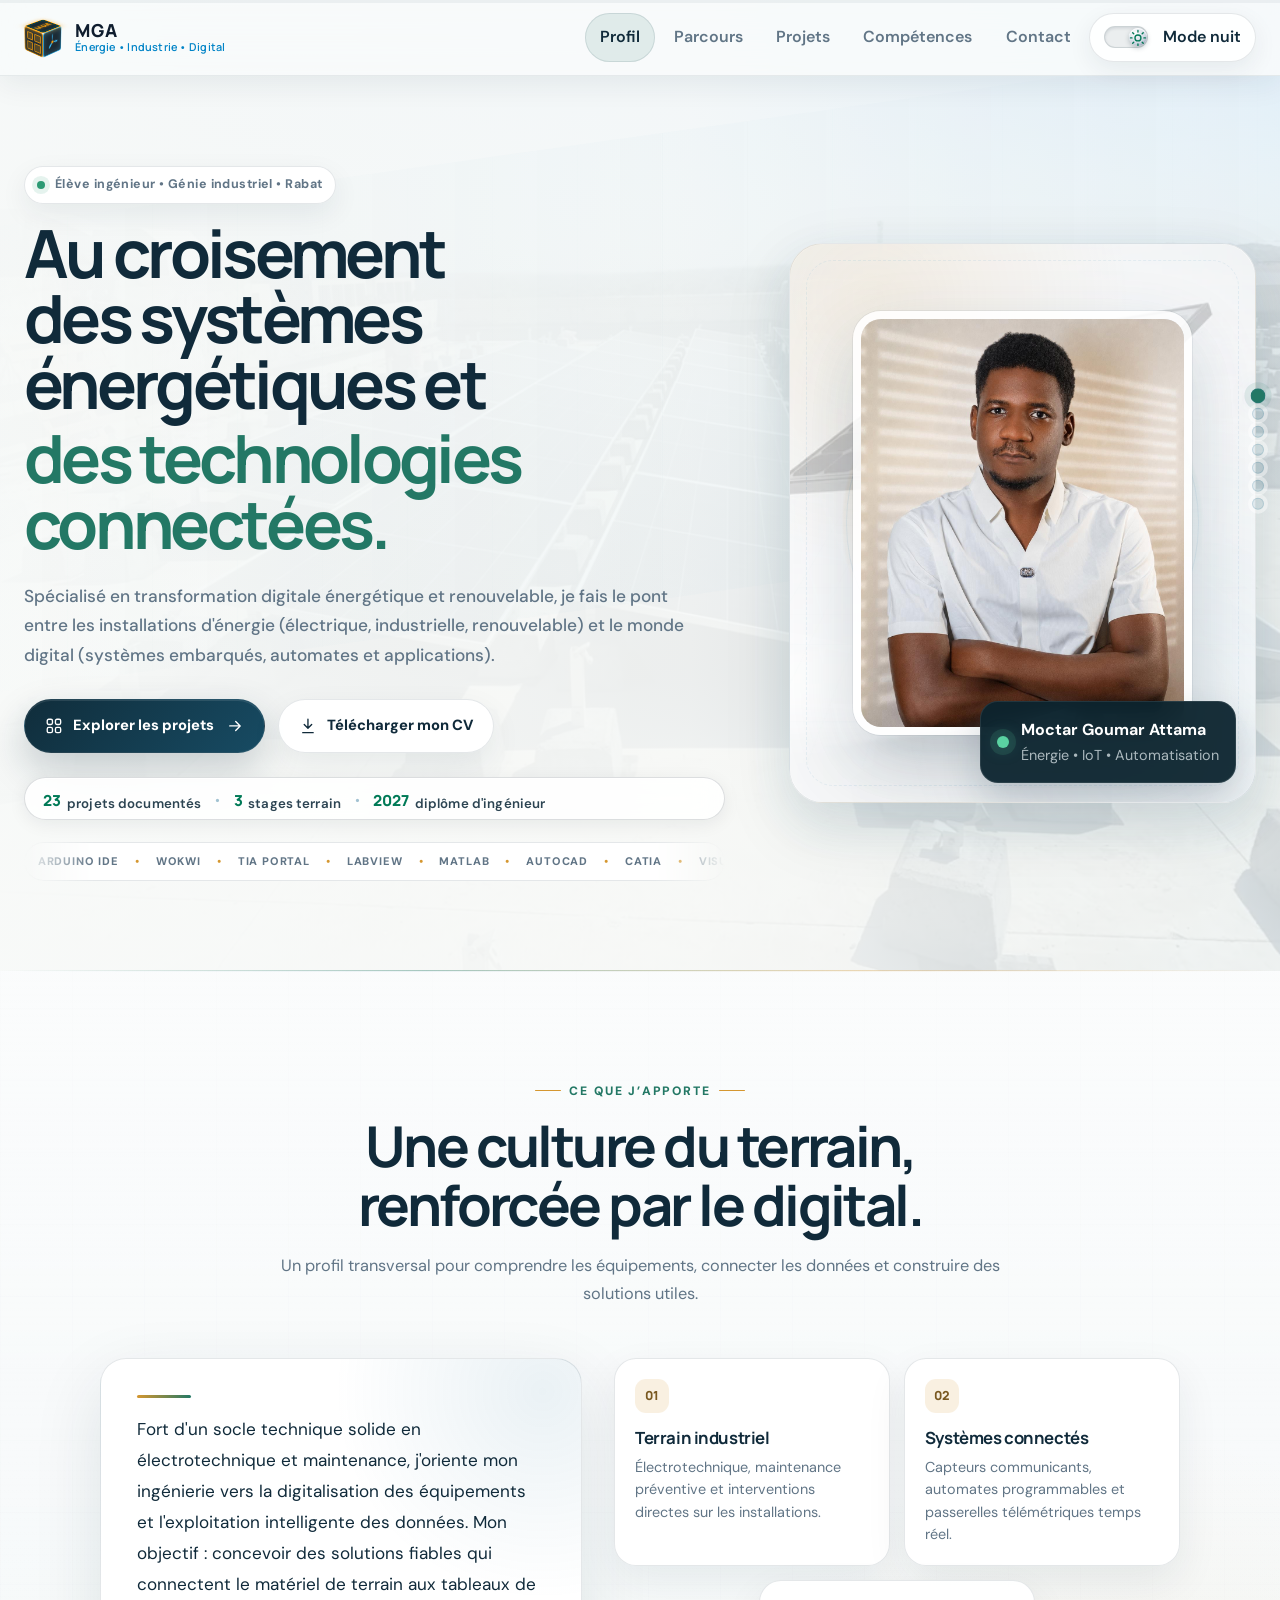
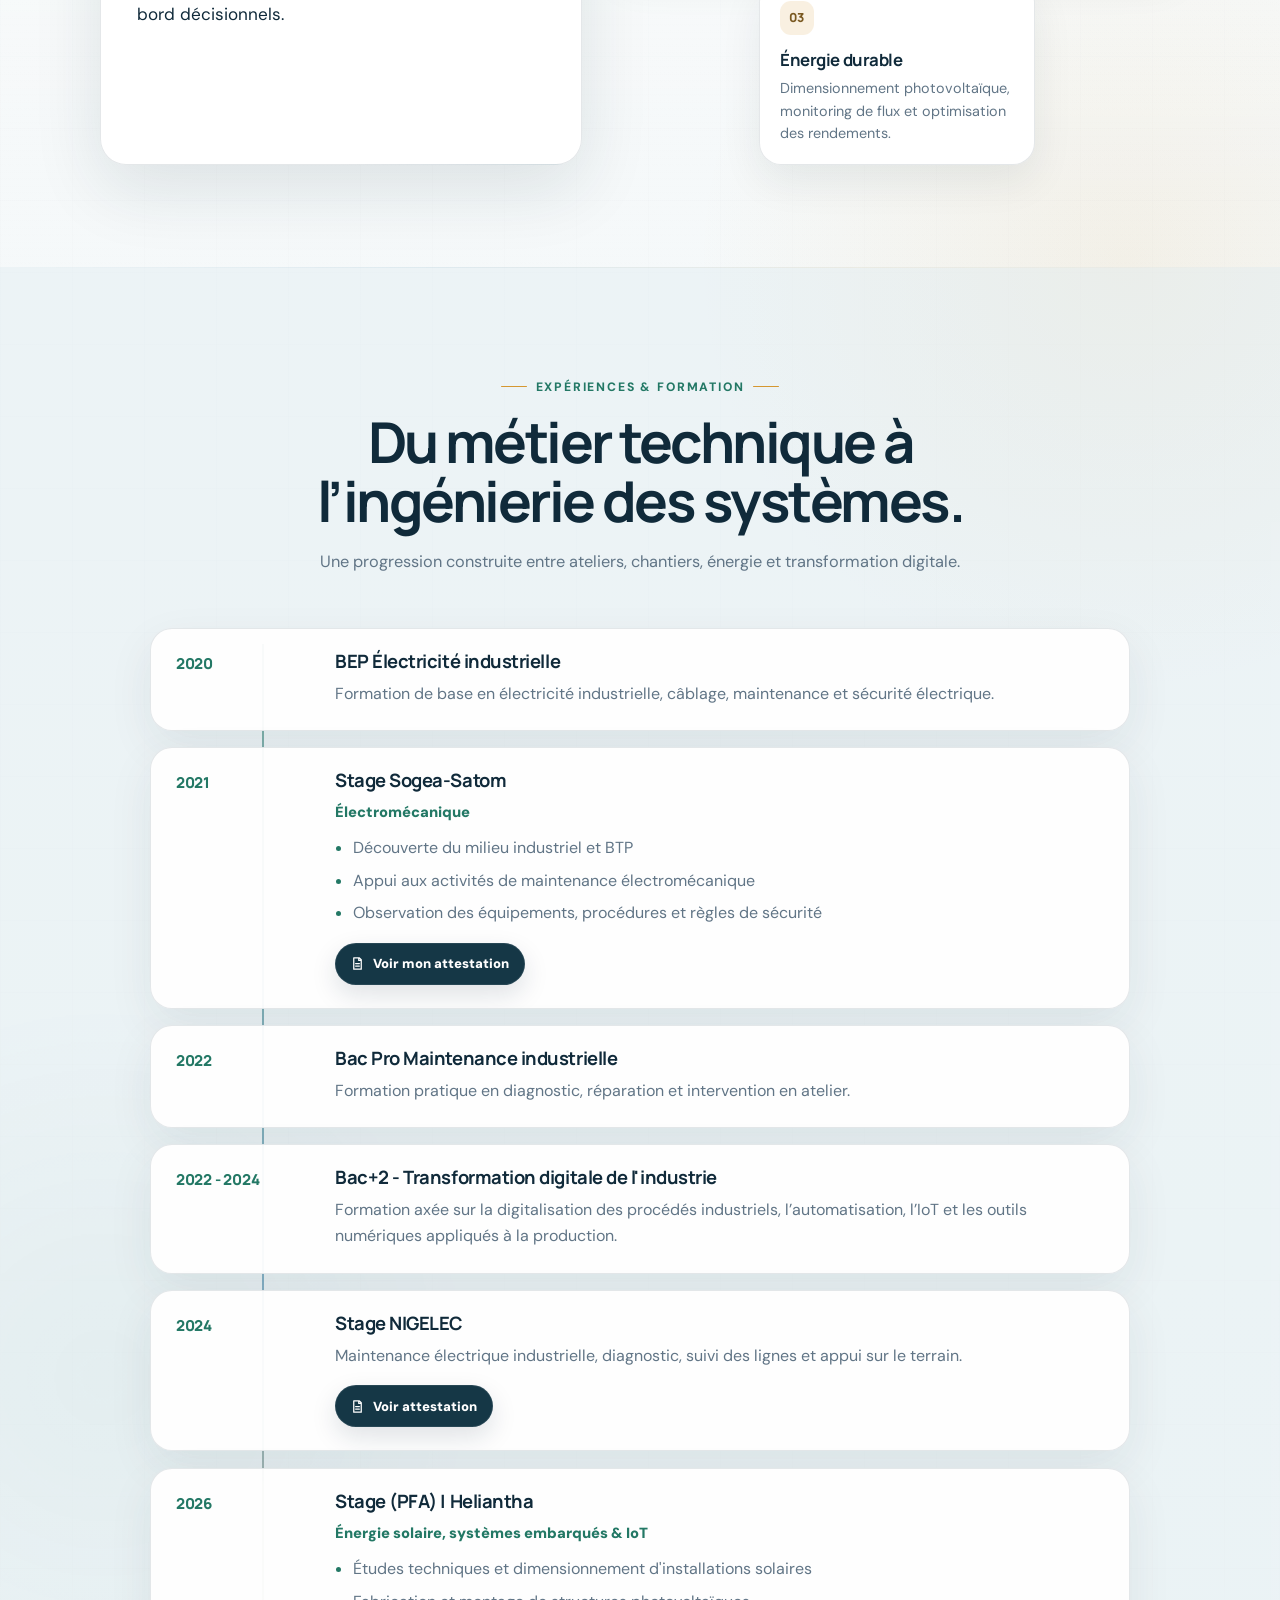
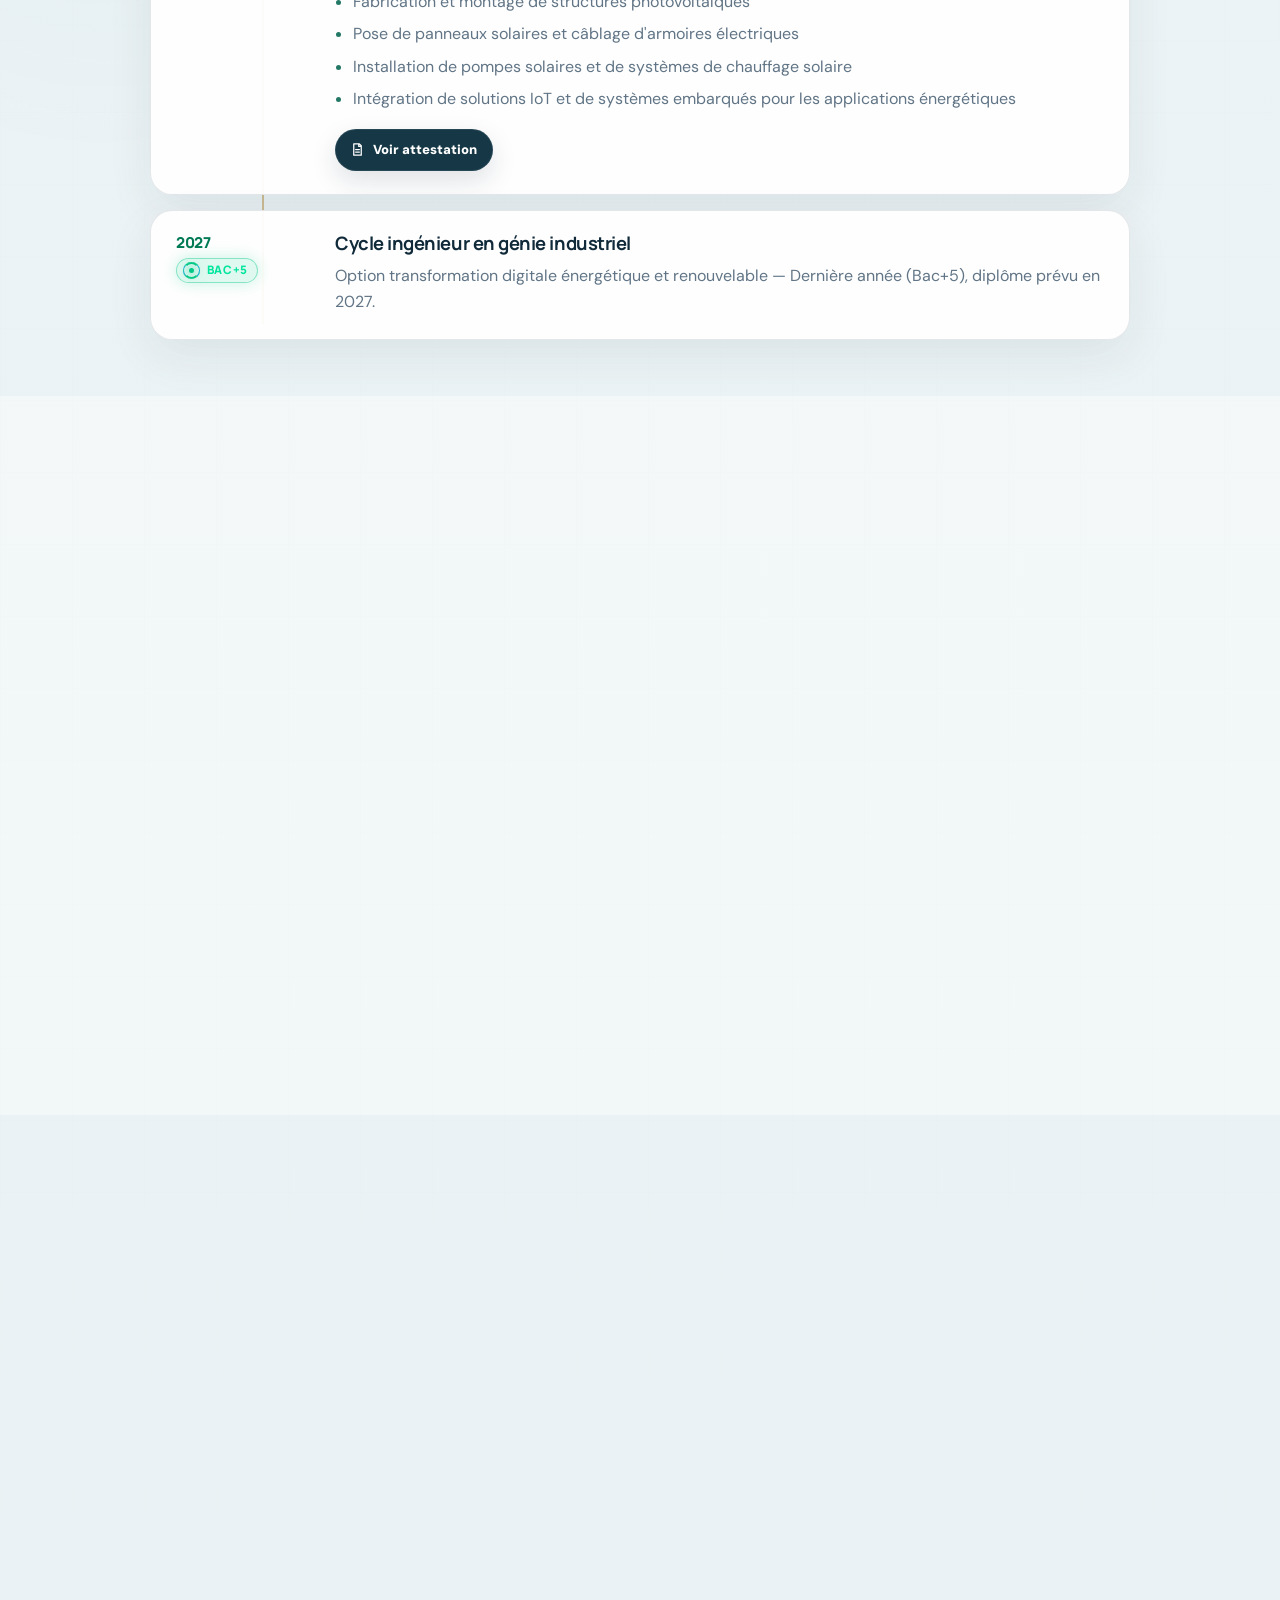
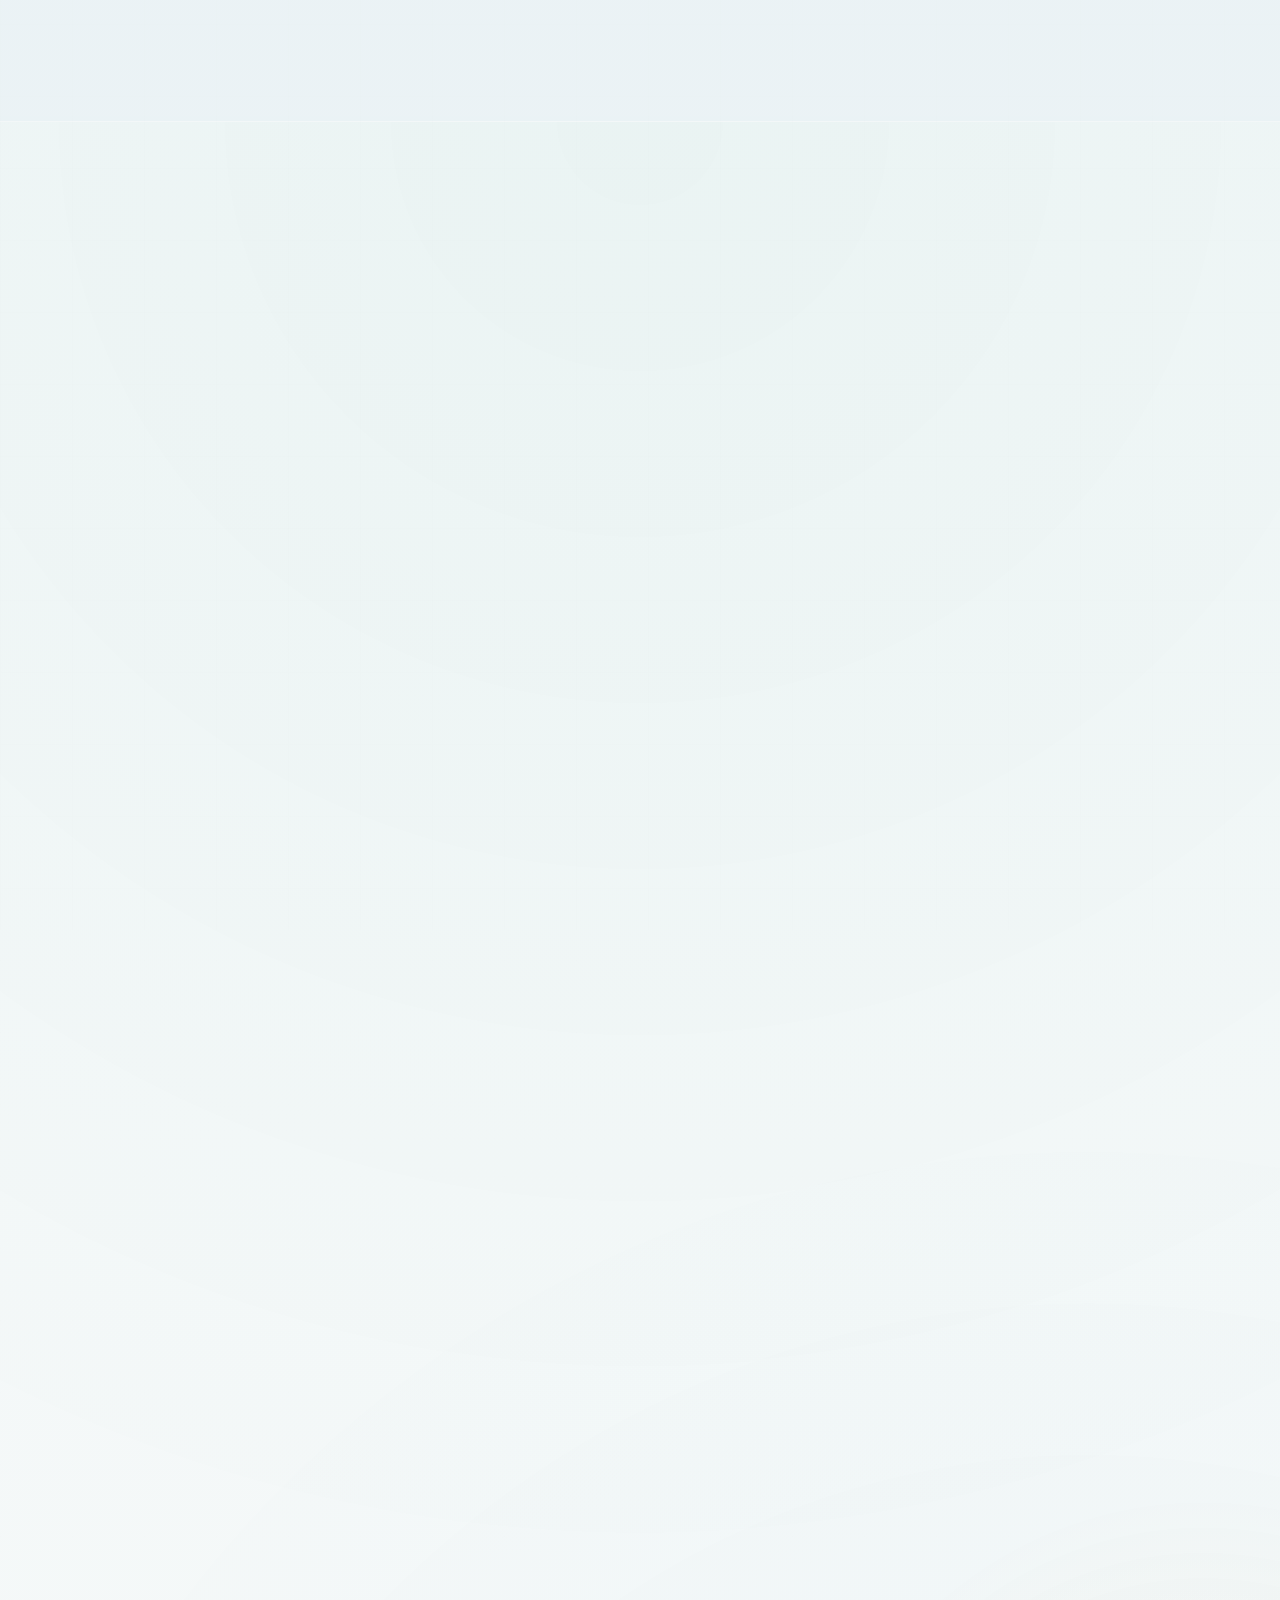
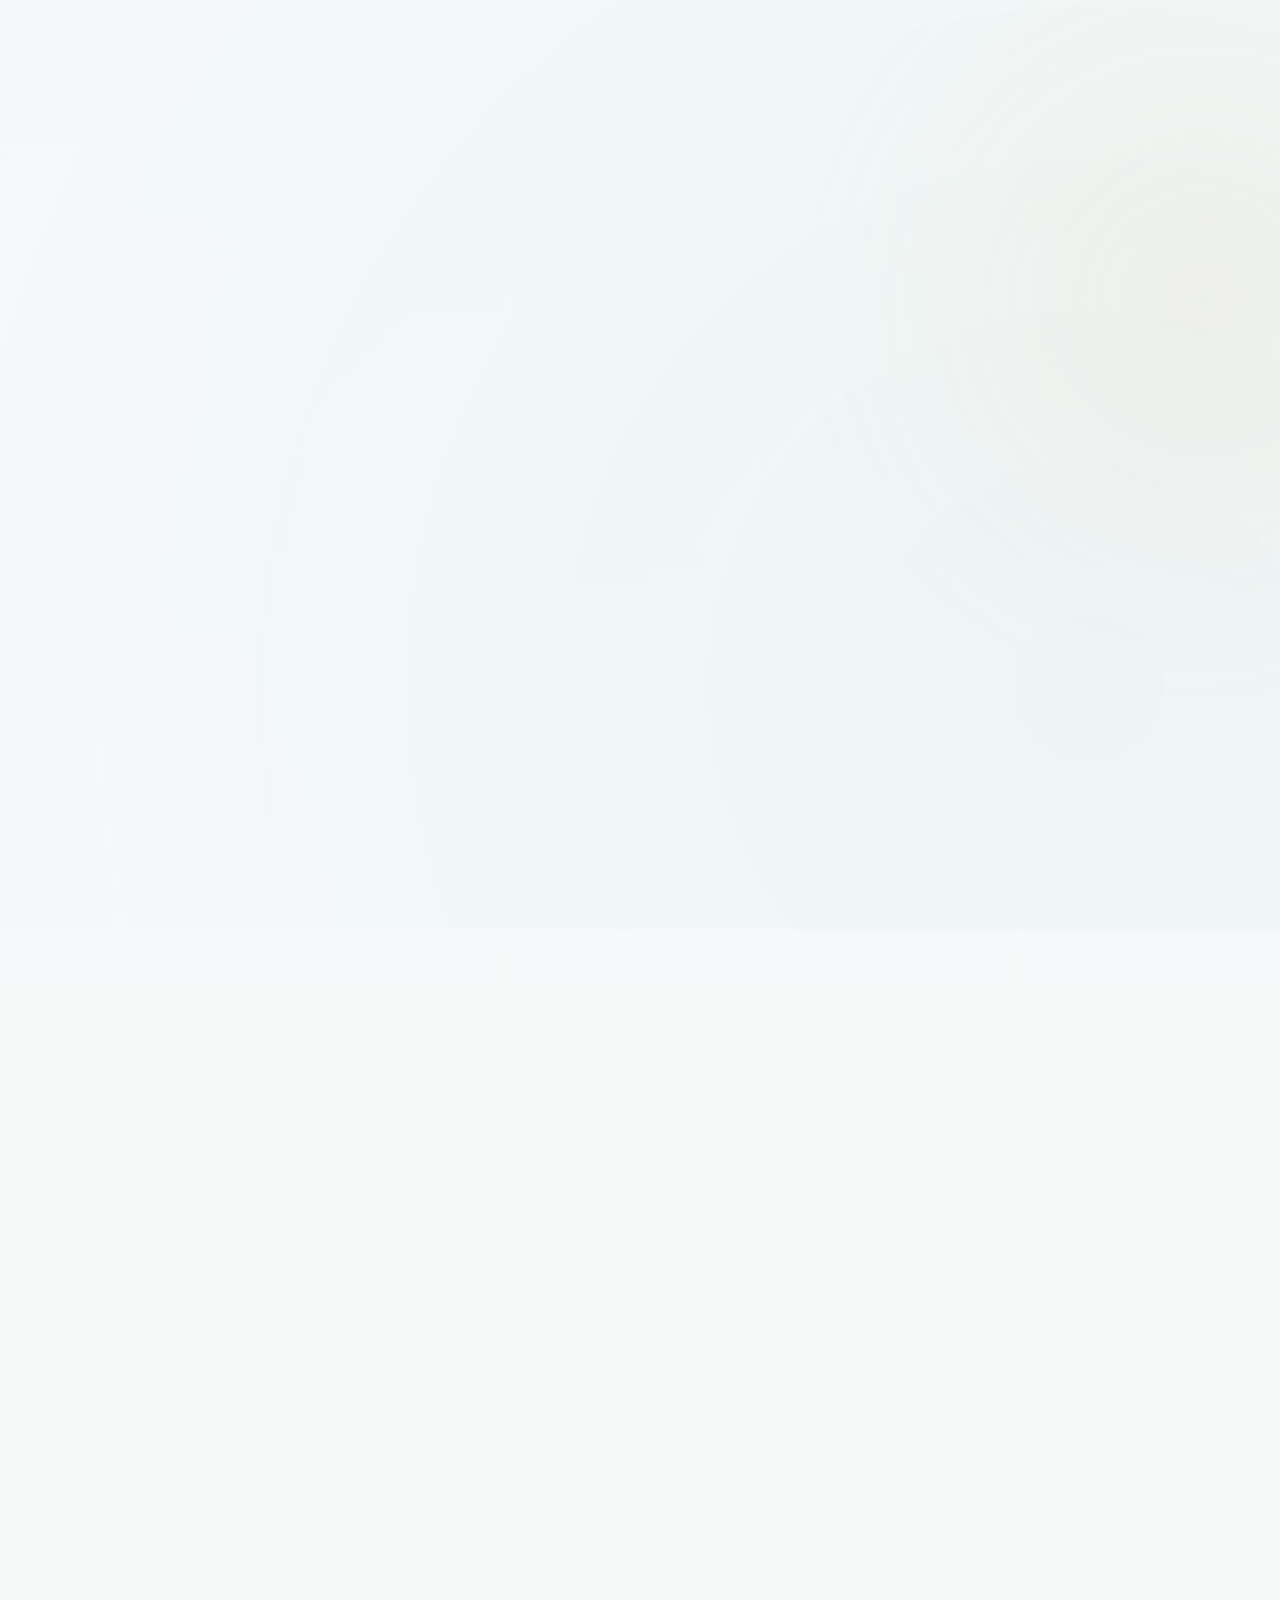
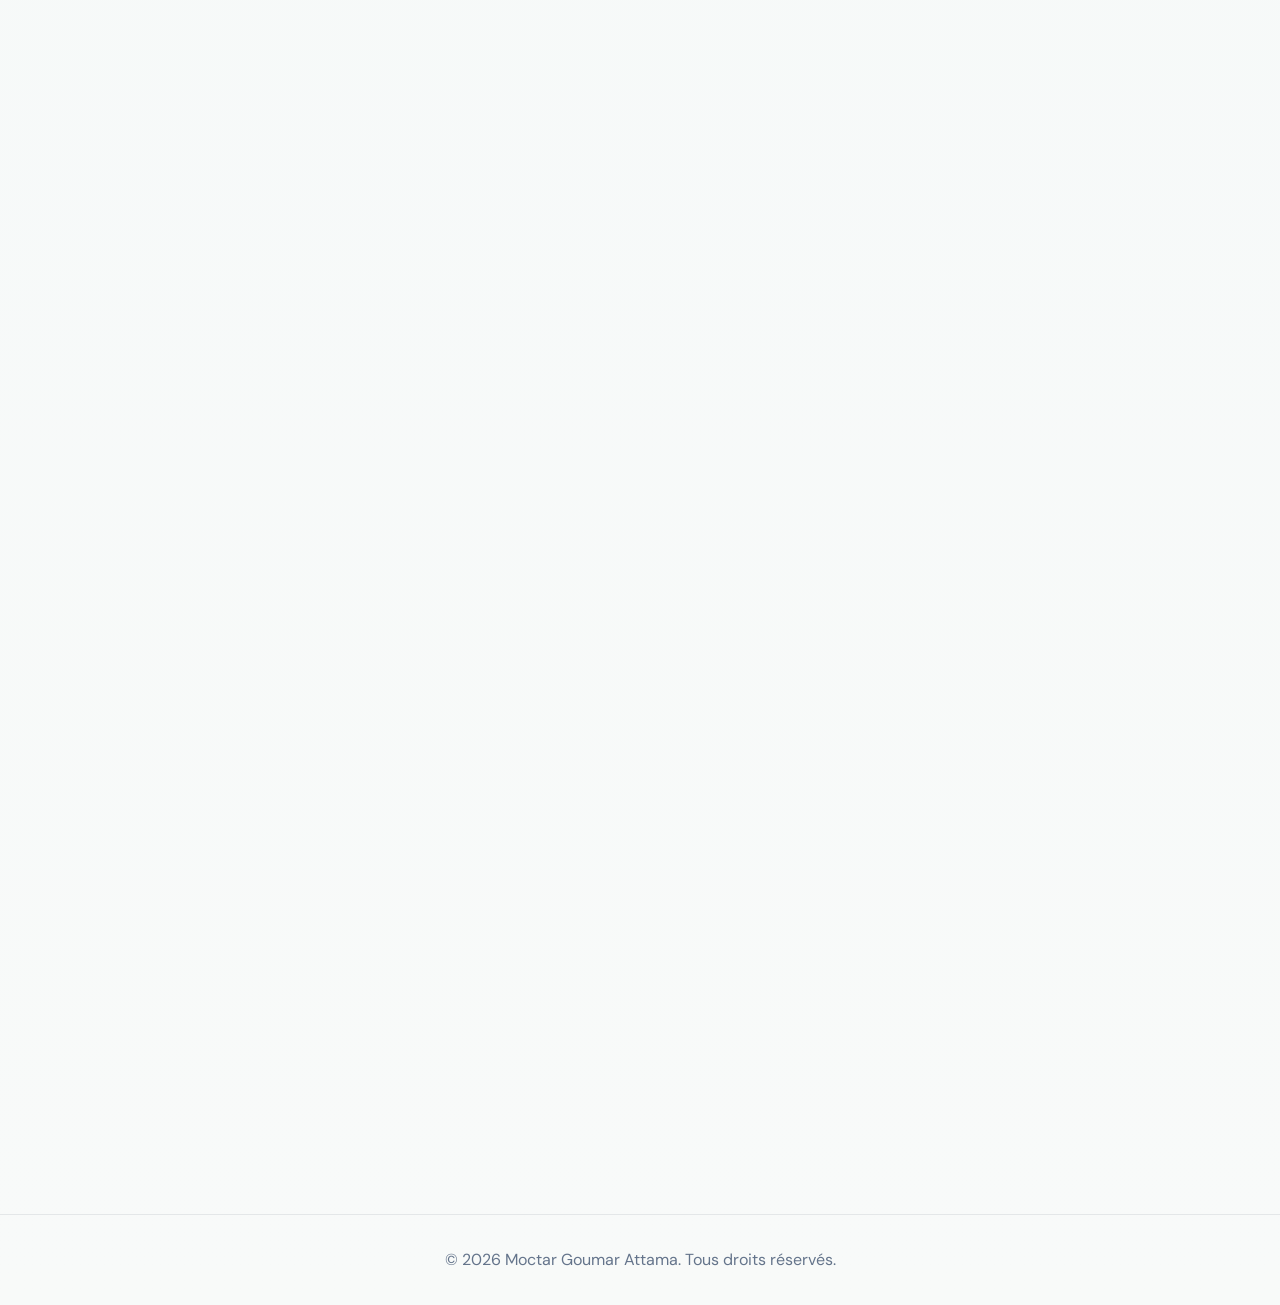
==== commit 8cc1af74: "update portfolio and CV" ====
--- a/index.html
+++ b/index.html
@@ -8,21 +8,22 @@
 
     <meta name="viewport" content="width=device-width, initial-scale=1.0">
 
-    <meta name="description" content="Portfolio professionnel de Moctar Goumar Attama - Élève ingénieur en Génie Industriel, Énergie renouvelable (Solaire &amp; Éolien), IoT et Digital.">
-    <meta name="keywords" content="Moctar Goumar Attama, MGA, IoT, ESP32, Solaire, Éolien, Industrie 4.0, énergie, portfolio professionnel, génie industriel, Rabat">
+    <meta name="description" content="Portfolio professionnel de Moctar Goumar Attama - Élève ingénieur en Génie Industriel, Énergie renouvelable (Photovoltaïque &amp; Éolien), IoT, Automatisation et Web &amp; Mobile.">
+    <meta name="keywords" content="Moctar Goumar Attama, MGA, Microcontrôleurs, IoT, Systèmes embarqués, Web &amp; Mobile, Bases de données, IA, Photovoltaïque, Éolien, Industrie 4.0, génie industriel, SupMTI Rabat">
     <meta name="author" content="Moctar Goumar Attama">
     <meta name="theme-color" content="#f4f8fb">
+    <link rel="canonical" href="https://moctargoumar.pro/">
 
     <title>Moctar Goumar Attama | Portfolio professionnel</title>
 
     <!-- Open Graph / WhatsApp / Facebook / LinkedIn / iMessage -->
     <meta property="og:type" content="website">
     <meta property="og:site_name" content="Moctar Goumar Attama">
-    <meta property="og:url" content="https://moctargoumarattama.netlify.app/">
+    <meta property="og:url" content="https://moctargoumar.pro/">
     <meta property="og:title" content="Moctar Goumar Attama | Portfolio Ingénierie &amp; Énergie">
-    <meta property="og:description" content="Élève ingénieur en Génie Industriel — Énergie renouvelable (Solaire &amp; Éolien), IoT, Systèmes connectés et Digital.">
-    <meta property="og:image" content="https://moctargoumarattama.netlify.app/assets/images/og-preview.jpg">
-    <meta property="og:image:secure_url" content="https://moctargoumarattama.netlify.app/assets/images/og-preview.jpg">
+    <meta property="og:description" content="Élève ingénieur en Génie Industriel — Énergie renouvelable (Photovoltaïque &amp; Éolien), Microcontrôleurs, Automatisation et Web &amp; Mobile.">
+    <meta property="og:image" content="https://moctargoumar.pro/assets/images/og-preview.jpg?v=20261113">
+    <meta property="og:image:secure_url" content="https://moctargoumar.pro/assets/images/og-preview.jpg?v=20261113">
     <meta property="og:image:type" content="image/jpeg">
     <meta property="og:image:width" content="1200">
     <meta property="og:image:height" content="630">
@@ -31,10 +32,10 @@
 
     <!-- Twitter Card -->
     <meta name="twitter:card" content="summary_large_image">
-    <meta name="twitter:url" content="https://moctargoumarattama.netlify.app/">
+    <meta name="twitter:url" content="https://moctargoumar.pro/">
     <meta name="twitter:title" content="Moctar Goumar Attama | Portfolio Ingénierie &amp; Énergie">
-    <meta name="twitter:description" content="Élève ingénieur en Génie Industriel — Énergie renouvelable (Solaire &amp; Éolien), IoT et Digital.">
-    <meta name="twitter:image" content="https://moctargoumarattama.netlify.app/assets/images/og-preview.jpg">
+    <meta name="twitter:description" content="Élève ingénieur en Génie Industriel — Énergie renouvelable (Photovoltaïque &amp; Éolien), Microcontrôleurs, Automatisation et Web &amp; Mobile.">
+    <meta name="twitter:image" content="https://moctargoumar.pro/assets/images/og-preview.jpg?v=20261113">
 
     <!-- Favicons & App Icons (Navigators, iOS, Android, PWA) -->
     <link rel="icon" href="favicon.ico?v=20261028-holocube" type="image/x-icon" sizes="16x16 32x32 48x48">
@@ -301,9 +302,13 @@
 
                             <span>Visual Studio Code</span>
 
-                            <span>Flutter</span>
-
-                            <span>Python</span>
+                            <span>Microcontrôleurs</span>
+
+                            <span>Web &amp; Mobile</span>
+
+                            <span>Bases de données</span>
+
+                            <span>IA</span>
 
                             <span>XAMPP</span>
 
@@ -343,9 +348,13 @@
 
                             <span>Visual Studio Code</span>
 
-                            <span>Flutter</span>
-
-                            <span>Python</span>
+                            <span>Microcontrôleurs</span>
+
+                            <span>Web &amp; Mobile</span>
+
+                            <span>Bases de données</span>
+
+                            <span>IA</span>
 
                             <span>XAMPP</span>
 
@@ -417,7 +426,7 @@
                             </svg>
                         </a>
 
-                        <a class="btn ghost" href="assets/cv_moctar_goumar_attama_v2.pdf?v=cbd455c51844&amp;cache=20261026" download="cv_moctar_goumar_attama_v2.pdf">
+                        <a class="btn ghost" href="assets/CV_Moctar_Goumar_Attama.pdf?v=20261113" download="CV_Moctar_Goumar_Attama.pdf">
                             <svg class="button-icon" aria-hidden="true" viewBox="0 0 24 24" fill="none">
                                 <path d="M12 3v12M7 10l5 5 5-5M5 21h14" stroke="currentColor" stroke-width="1.8" stroke-linecap="round" stroke-linejoin="round"/>
                             </svg>
@@ -683,7 +692,7 @@
 
                         <div>
 
-                            <h3>Stage | Heliantha</h3>
+                            <h3>Stage (PFA) | Heliantha</h3>
 
                             <p class="timeline-place">Énergie solaire, systèmes embarqués &amp; IoT</p>
 
@@ -711,7 +720,7 @@
 
                                     data-proof-gallery
 
-                                    data-proof-title="Stage | Heliantha"
+                                    data-proof-title="Stage (PFA) | Heliantha"
 
                                     data-proof-images="assets/heliantha.webp?cache=20261026|Attestation Heliantha"
 
@@ -729,7 +738,7 @@
 
                     <article class="timeline-item timeline-cycle">
 
-                        <span class="timeline-date cycle-date" aria-label="Cycle ingénieur de 2024 à 2027">
+                        <span class="timeline-date cycle-date" aria-label="Cycle ingénieur de 2024 à 2027, dernière année Bac+5">
                             <span class="cycle-year">2027</span>
                             <span class="cycle-status-pill">
                                 <span class="cycle-gyro-3d" aria-hidden="true">
@@ -738,7 +747,7 @@
                                     <span class="gyro-ring gyro-ring-3"></span>
                                     <span class="gyro-core"></span>
                                 </span>
-                                <span class="cycle-text">En cours</span>
+                                <span class="cycle-text">Bac+5</span>
                             </span>
                         </span>
 
@@ -746,7 +755,7 @@
 
                             <h3>Cycle ingénieur en génie industriel</h3>
 
-                            <p>Option transformation digitale énergétique et renouvelable. 4e année validée, diplôme prévu en 2027.</p>
+                            <p>Option transformation digitale énergétique et renouvelable — Dernière année (Bac+5), diplôme prévu en 2027.</p>
 
                         </div>
 
@@ -822,7 +831,7 @@
 
                     <div>
 
-                        <h3>Attestation de formation - Management de projets innovants et entrepreneuriat</h3>
+                        <h3>Attestation de formation (40 h) - Management de projets innovants et entrepreneuriat</h3>
 
                         <p>
 
@@ -886,7 +895,7 @@
 
                         <p>
 
-                            Secrétaire général adjoint de la communauté nigérienne à Rabat.
+                            Secrétaire général adjoint de l’ANEM-Rabat (2024–2025).
 
                             Coordination, communication, organisation et représentation.
 
@@ -964,7 +973,7 @@
                         <ul>
                         <li><a href="assets/images/heliantha-accueil.png?cache=20261028-v15" target="_blank" rel="noreferrer">Application digitale HELIANTHA — Solaire &amp; Devis</a></li>
                         <li><a href="bms.mp4?cache=20261026" target="_blank" rel="noreferrer">Système intelligent de gestion et diagnostic de batteries</a></li>
-                        <li><a href="assets/images/SUPERVISION%20.png?cache=20261026" target="_blank" rel="noreferrer">Monitoring énergie ESP32</a></li>
+                        <li><a href="assets/images/SUPERVISION%20.png?cache=20261026" target="_blank" rel="noreferrer">Monitoring énergétique embarqué</a></li>
                         <li><a href="assets/INSTALLATION%20DE%20600kwc%20batiment%20fifa%20.mp4?cache=20261026" target="_blank" rel="noreferrer">Projets solaires accompagnés</a></li>
                         <li><a href="assets/images/projet-energy.webp?cache=20261026" target="_blank" rel="noreferrer">Supervision industrielle</a></li>
                         <li><a href="assets/images/moctar-ia-1.png?cache=20261028-v17" target="_blank" rel="noreferrer">Assistant personnel IA — M.O.C.T.A.R &amp; NeuroVision</a></li>
@@ -1065,8 +1074,8 @@
 
                         <div class="project-image">
 
-                            <div class="project-carousel project-carousel-two" aria-label="Images et vidéo du projet monitoring énergie ESP32">
-                                <img data-src="assets/images/SUPERVISION%20.png?cache=20261026" alt="Prototype ESP32 du projet iot energy esp32 monitoring" loading="lazy" decoding="async">
+                            <div class="project-carousel project-carousel-two" aria-label="Images et vidéo du projet monitoring énergétique embarqué">
+                                <img data-src="assets/images/SUPERVISION%20.png?cache=20261026" alt="Prototype du projet de monitoring énergétique embarqué" loading="lazy" decoding="async">
                                 <video class="project-video-frame project-video-local" data-src="assets/IOT%20SYSTEME%20EMBARQUER%20.mp4?cache=20261026" poster="assets/posters/iot-systeme-embarquer.webp?cache=20261026" data-poster="assets/posters/iot-systeme-embarquer.webp?cache=20261026" muted loop playsinline preload="metadata" title="IoT système embarqué"></video>
                             </div>
 
@@ -1074,17 +1083,17 @@
 
                         </div>
 
-                        <a class="project-card-link" href="https://github.com/moctargoumarattama/iot-energy-esp32-monitoring" target="_blank" rel="noreferrer" aria-label="Voir le projet iot energy esp32 monitoring sur GitHub"></a>
+                        <a class="project-card-link" href="https://github.com/moctargoumarattama/iot-energy-esp32-monitoring" target="_blank" rel="noreferrer" aria-label="Voir le projet de monitoring énergétique embarqué sur GitHub"></a>
 
                         <div class="project-body">
 
                             <p class="project-kicker">Télémétrie &amp; Capteurs connectés</p>
 
-                            <h3>Monitoring énergie ESP32</h3>
+                            <h3>Monitoring énergétique embarqué</h3>
 
                             <p>Prototype IoT et système embarqué reliant les mesures énergétiques au suivi terrain.</p>
 
-                            <div class="project-tags"><span>ESP32</span><span>IoT</span><span>Systèmes embarqués</span><span>Énergie</span></div>
+                            <div class="project-tags"><span>Microcontrôleurs</span><span>IoT</span><span>Systèmes embarqués</span><span>Énergie</span></div>
 
                             <div class="project-actions">
 
@@ -1842,7 +1851,7 @@
 
                         <p>Prototypage connecté, capteurs et acquisition de données.</p>
 
-                        <div class="skill-pills"><span>ESP32</span><span>Arduino</span><span>Capteurs</span><span>Acquisition</span></div>
+                        <div class="skill-pills"><span>Microcontrôleurs</span><span>Arduino</span><span>Capteurs</span><span>Acquisition</span></div>
 
                     </article>
 
@@ -1864,9 +1873,9 @@
 
                         <h3>Énergie HT/BT</h3>
 
-                        <p>Systèmes électriques, solaire et énergie industrielle.</p>
-
-                        <div class="skill-pills"><span>HT/BT</span><span>Solaire</span><span>Monitoring</span><span>Dimensionnement</span></div>
+                        <p>Systèmes électriques, photovoltaïque, éolien et énergie industrielle.</p>
+
+                        <div class="skill-pills"><span>HT/BT</span><span>Photovoltaïque</span><span>Éolien</span><span>Monitoring</span><span>Dimensionnement</span></div>
 
                     </article>
 
@@ -1878,7 +1887,7 @@
 
                         <p>Interfaces, APIs et dashboards pour systèmes connectés.</p>
 
-                        <div class="skill-pills"><span>Python</span><span>Flutter</span><span>Go</span><span>API</span><span>XAMPP</span><span>VS Code</span><span>GitHub</span></div>
+                        <div class="skill-pills"><span>Web &amp; Mobile</span><span>Bases de données</span><span>Go</span><span>API</span><span>XAMPP</span><span>VS Code</span><span>GitHub</span></div>
 
                     </article>
 
@@ -1890,7 +1899,7 @@
 
                         <p>Analyse et exploitation des données techniques.</p>
 
-                        <div class="skill-pills"><span>Python</span><span>Données</span><span>Vision IA</span><span>Analyse</span></div>
+                        <div class="skill-pills"><span>IA</span><span>Données</span><span>Vision IA</span><span>Analyse</span></div>
 
                     </article>
 
@@ -1977,7 +1986,7 @@
                             <span class="beacon-wave"></span>
                             <span class="beacon-core"></span>
                         </span>
-                        <span class="status-text">Disponible pour opportunités • Ingénieur 2027</span>
+                        <span class="status-text">Stage PFE (6 mois) • Disponible immédiatement</span>
                     </div>
                 </div>
 
@@ -2018,15 +2027,15 @@
                             <span class="bento-tag">Téléphone</span>
                         </div>
                         <div class="bento-body">
-                            <strong class="bento-value">+212 77010264</strong>
+                            <strong class="bento-value">+212 770 01 02 64</strong>
                             <p class="bento-subtext">Ligne directe &amp; WhatsApp</p>
                         </div>
                         <div class="bento-footer">
-                            <a class="bento-action-btn primary cyan" href="tel:+21277010264">
+                            <a class="bento-action-btn primary cyan" href="tel:+212770010264">
                                 <span>Appeler</span>
                                 <svg width="14" height="14" viewBox="0 0 24 24" fill="none" stroke="currentColor" stroke-width="2.5"><path d="M7 17L17 7M17 7H7M17 7V17"/></svg>
                             </a>
-                            <button class="bento-copy-btn" type="button" data-copy="+212 77010264" aria-label="Copier le numéro de téléphone" title="Copier le numéro">
+                            <button class="bento-copy-btn" type="button" data-copy="+212 770 01 02 64" aria-label="Copier le numéro de téléphone" title="Copier le numéro">
                                 <svg width="15" height="15" viewBox="0 0 24 24" fill="none" stroke="currentColor" stroke-width="2"><rect x="9" y="9" width="13" height="13" rx="2"/><path d="M5 15H4a2 2 0 0 1-2-2V4a2 2 0 0 1 2-2h9a2 2 0 0 1 2 2v1"/></svg>
                             </button>
                         </div>
@@ -2069,7 +2078,7 @@
                             <p class="bento-subtext">Format officiel complet</p>
                         </div>
                         <div class="bento-footer">
-                            <a class="bento-action-btn full-btn cv" href="assets/cv_moctar_goumar_attama_v2.pdf?v=cbd455c51844&amp;cache=20261026" download="cv_moctar_goumar_attama_v2.pdf">
+                            <a class="bento-action-btn full-btn cv" href="assets/CV_Moctar_Goumar_Attama.pdf?v=20261113" download="CV_Moctar_Goumar_Attama.pdf">
                                 <svg width="15" height="15" viewBox="0 0 24 24" fill="none" stroke="currentColor" stroke-width="2.5"><path d="M12 3v12M7 10l5 5 5-5M5 21h14"/></svg>
                                 <span>Télécharger</span>
                             </a>
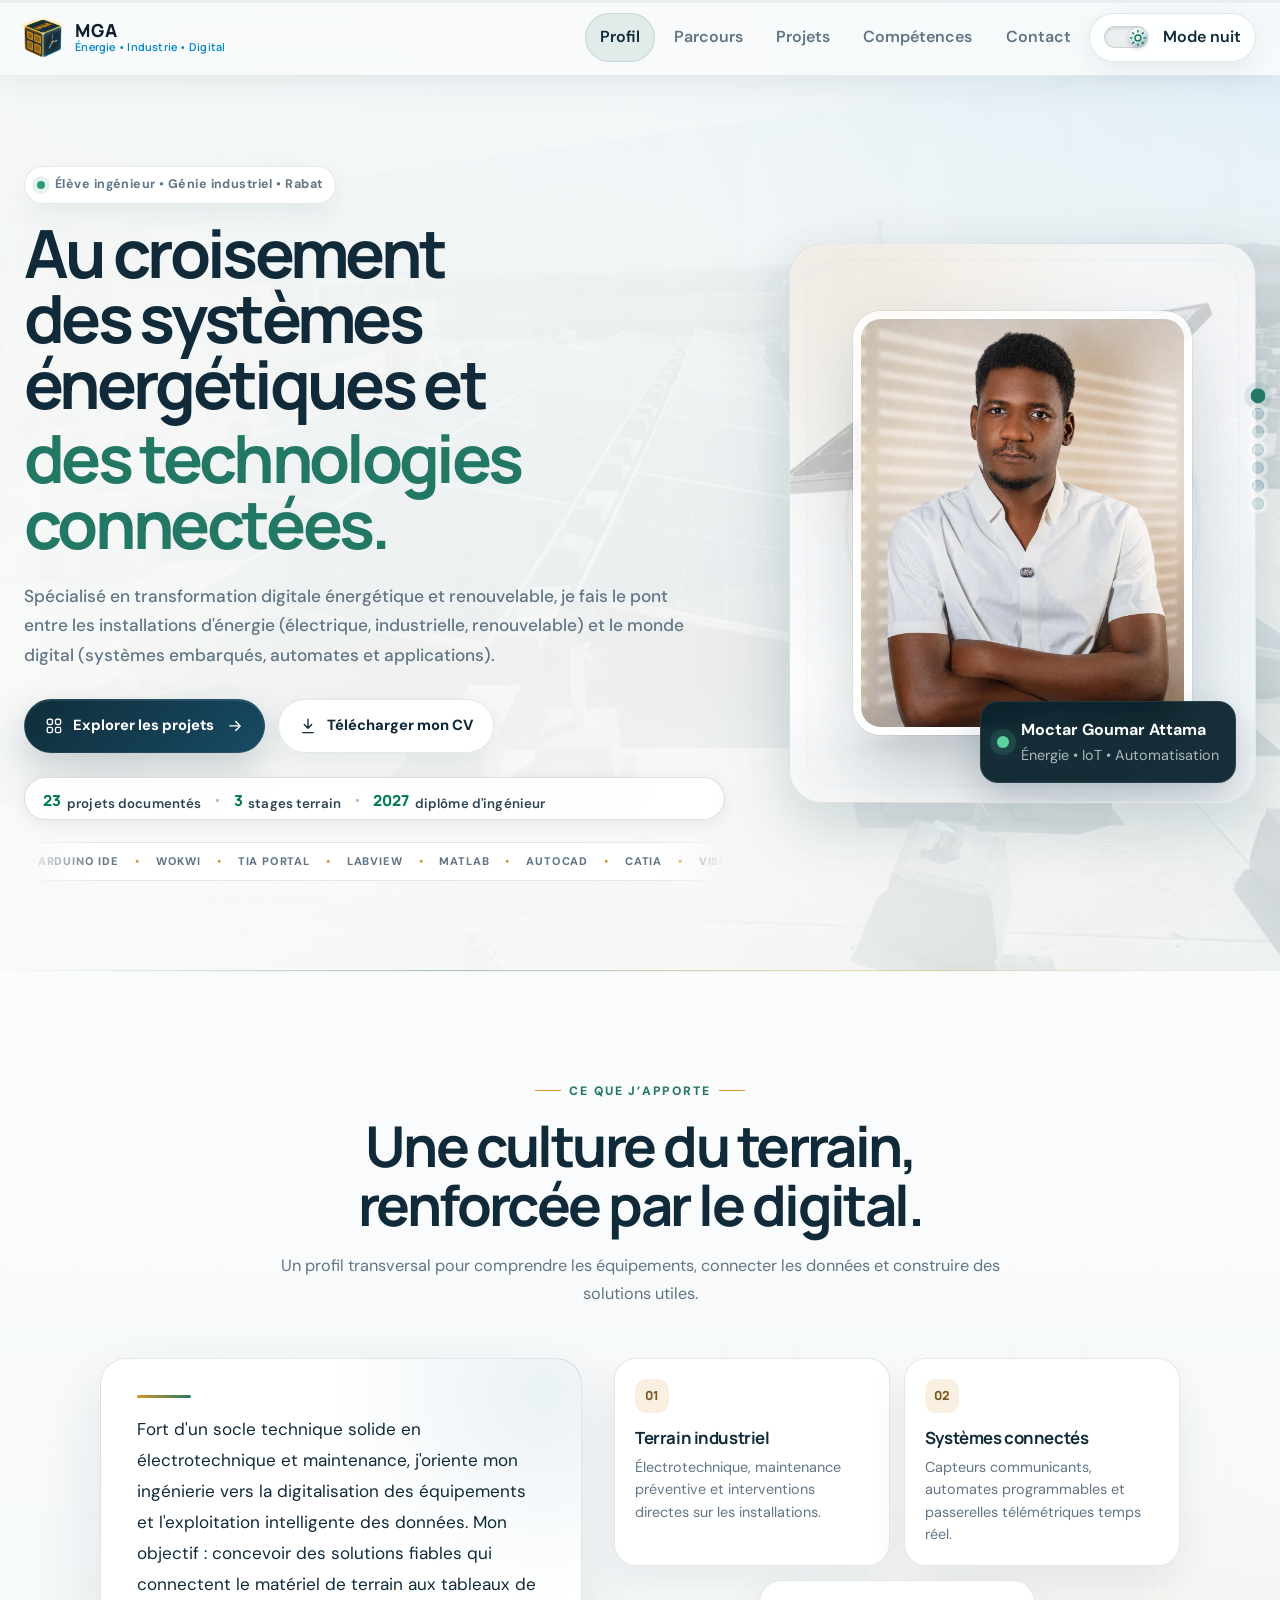
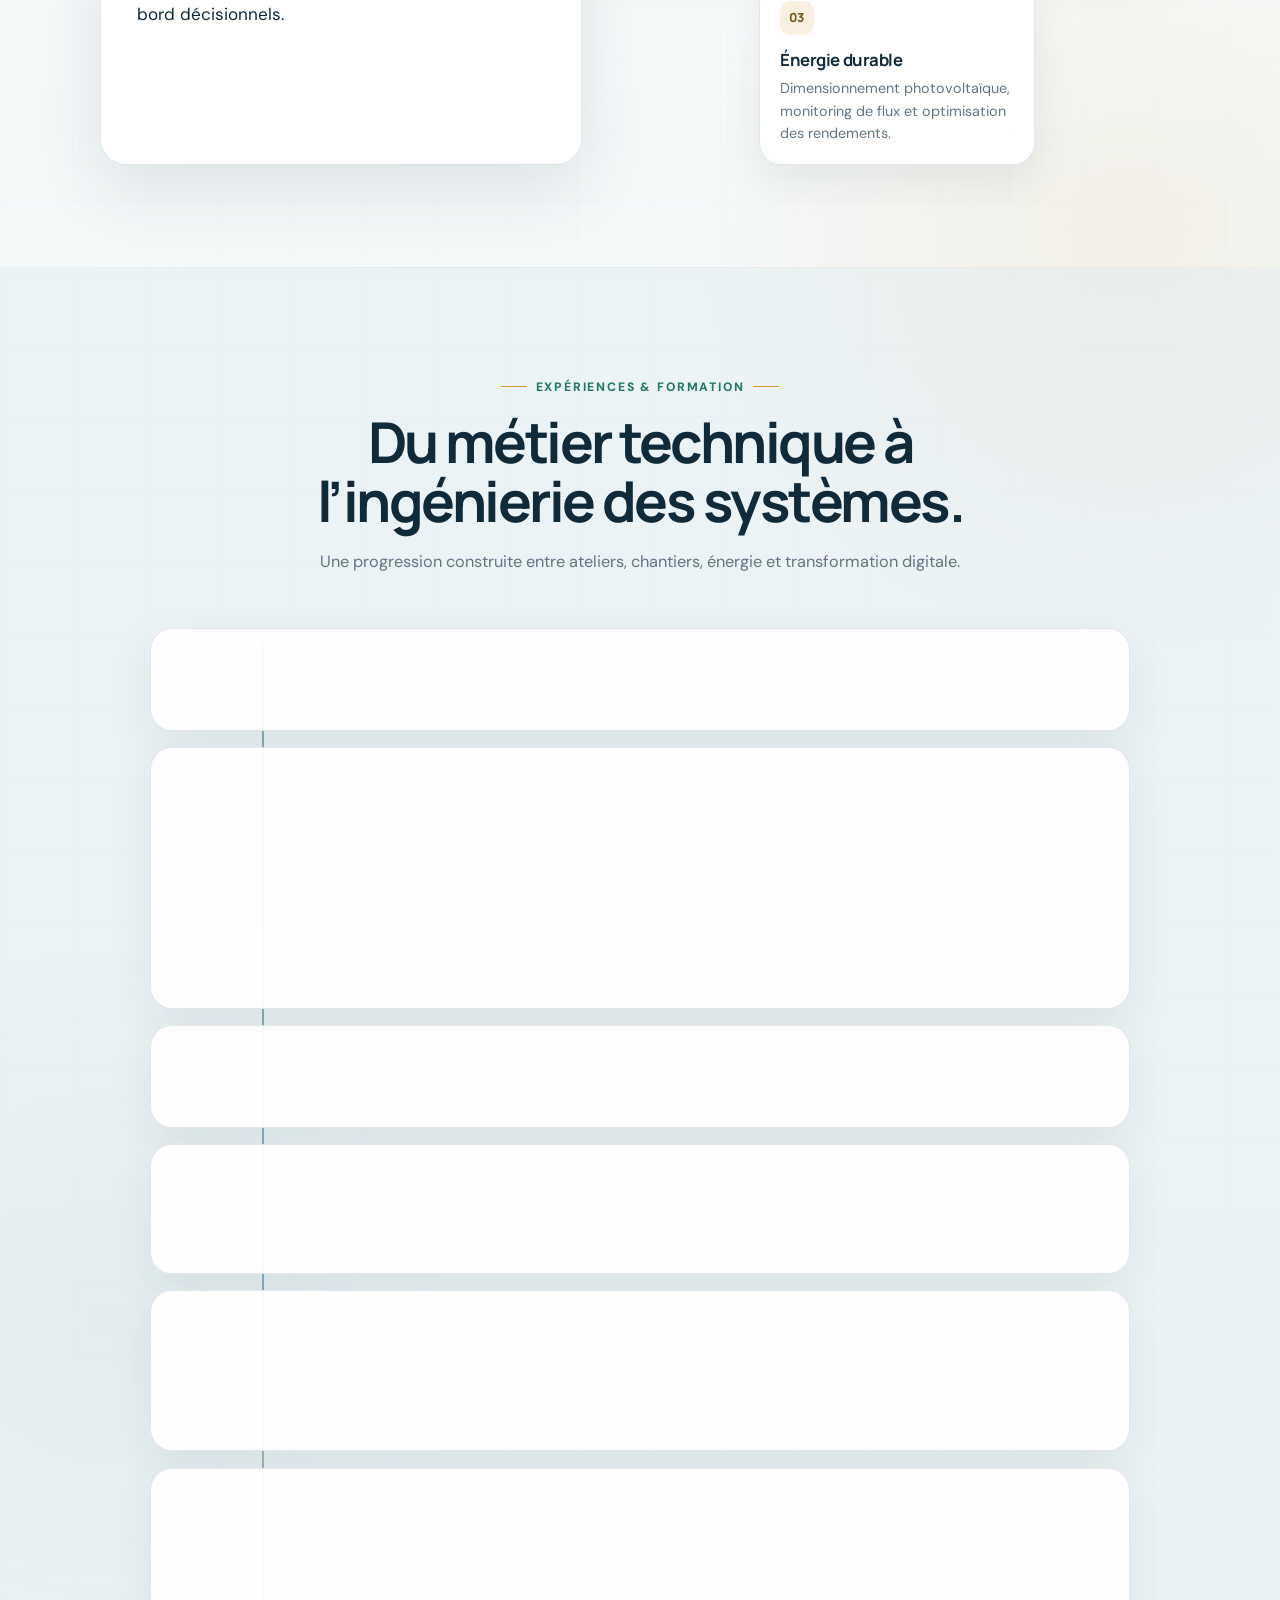
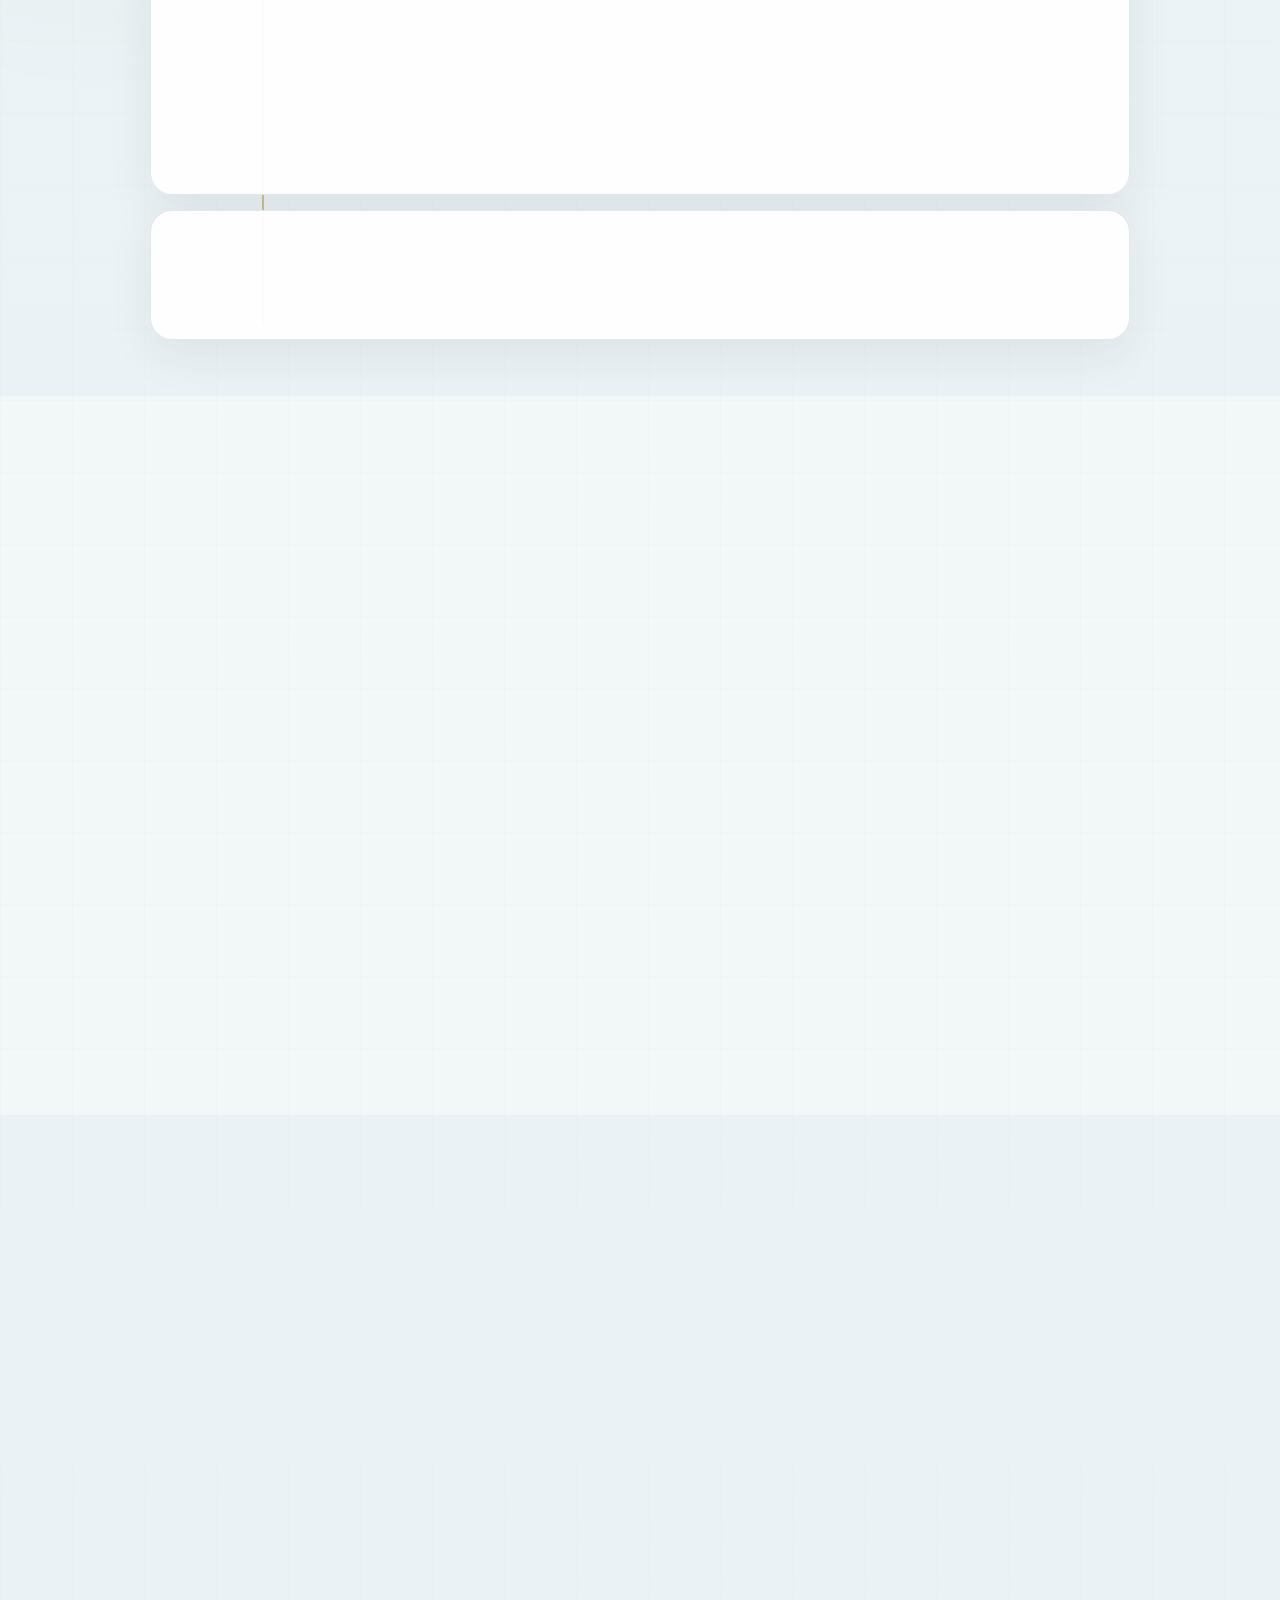
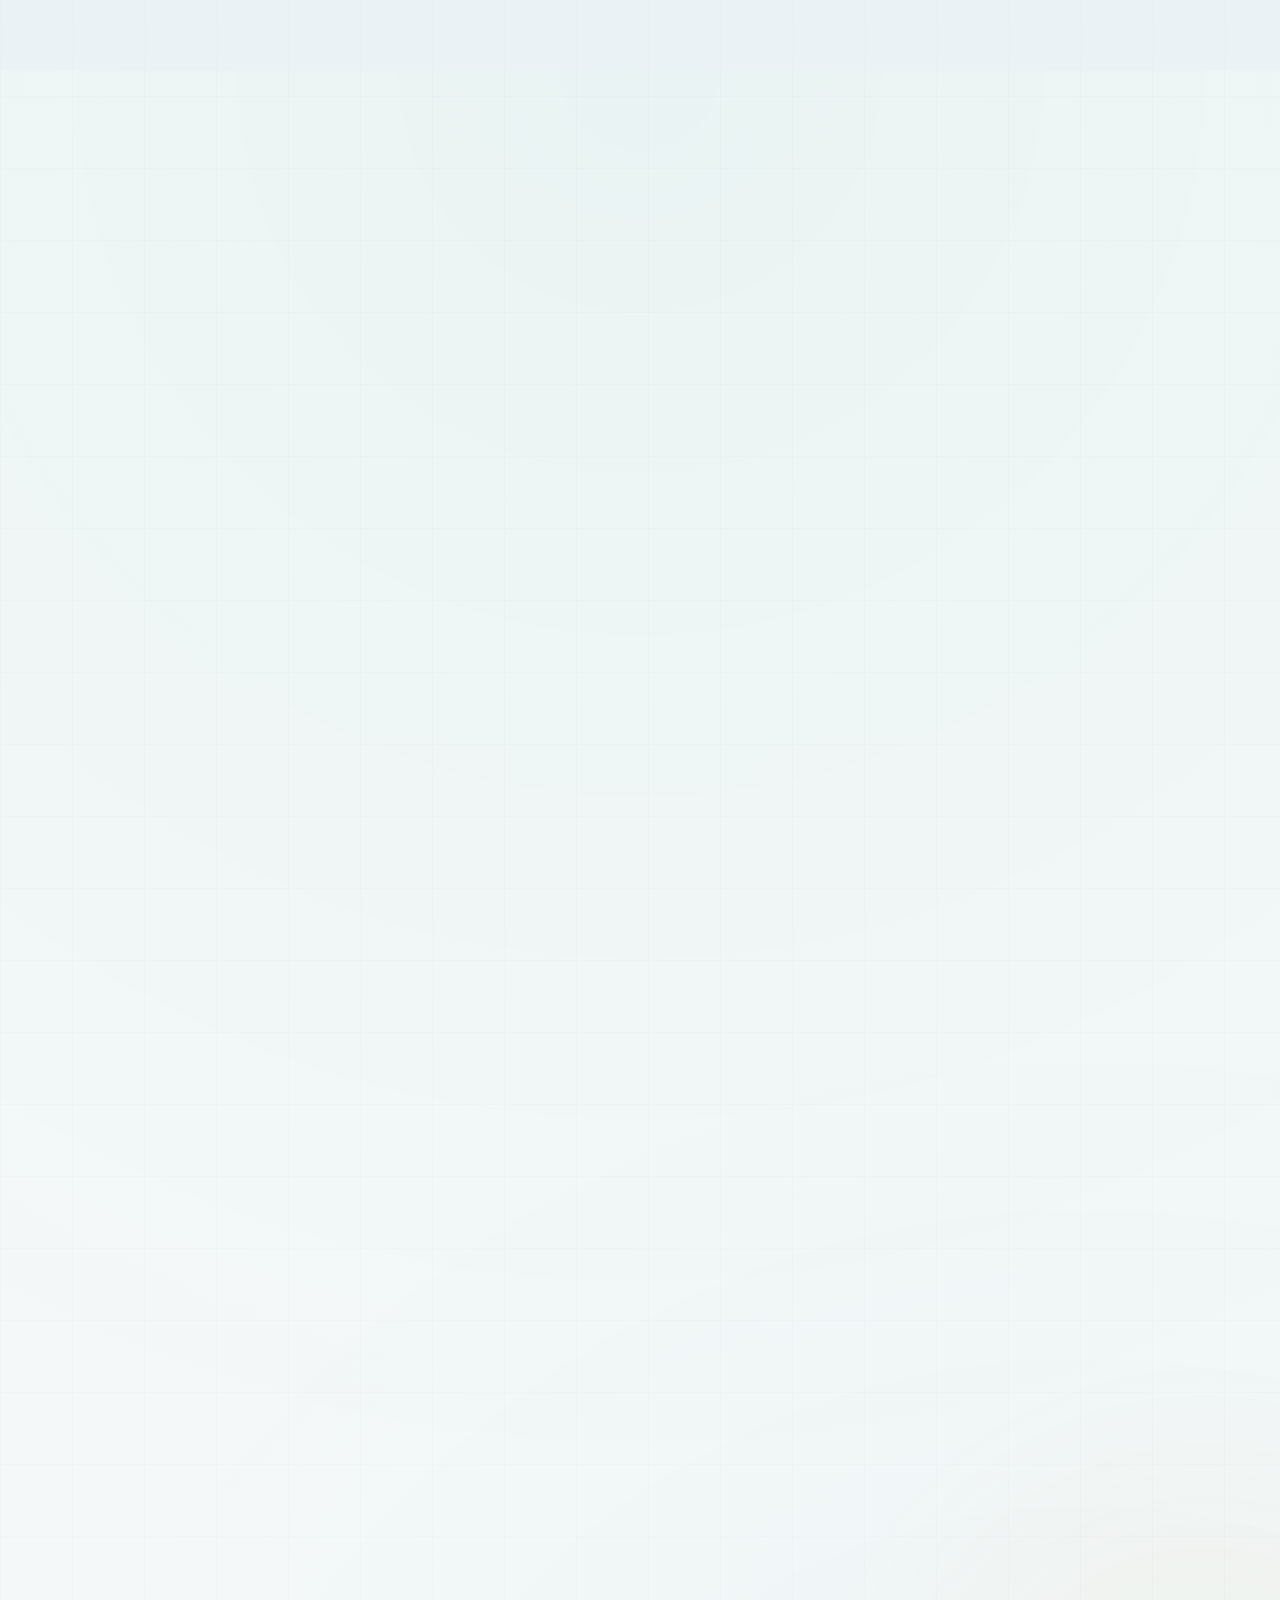
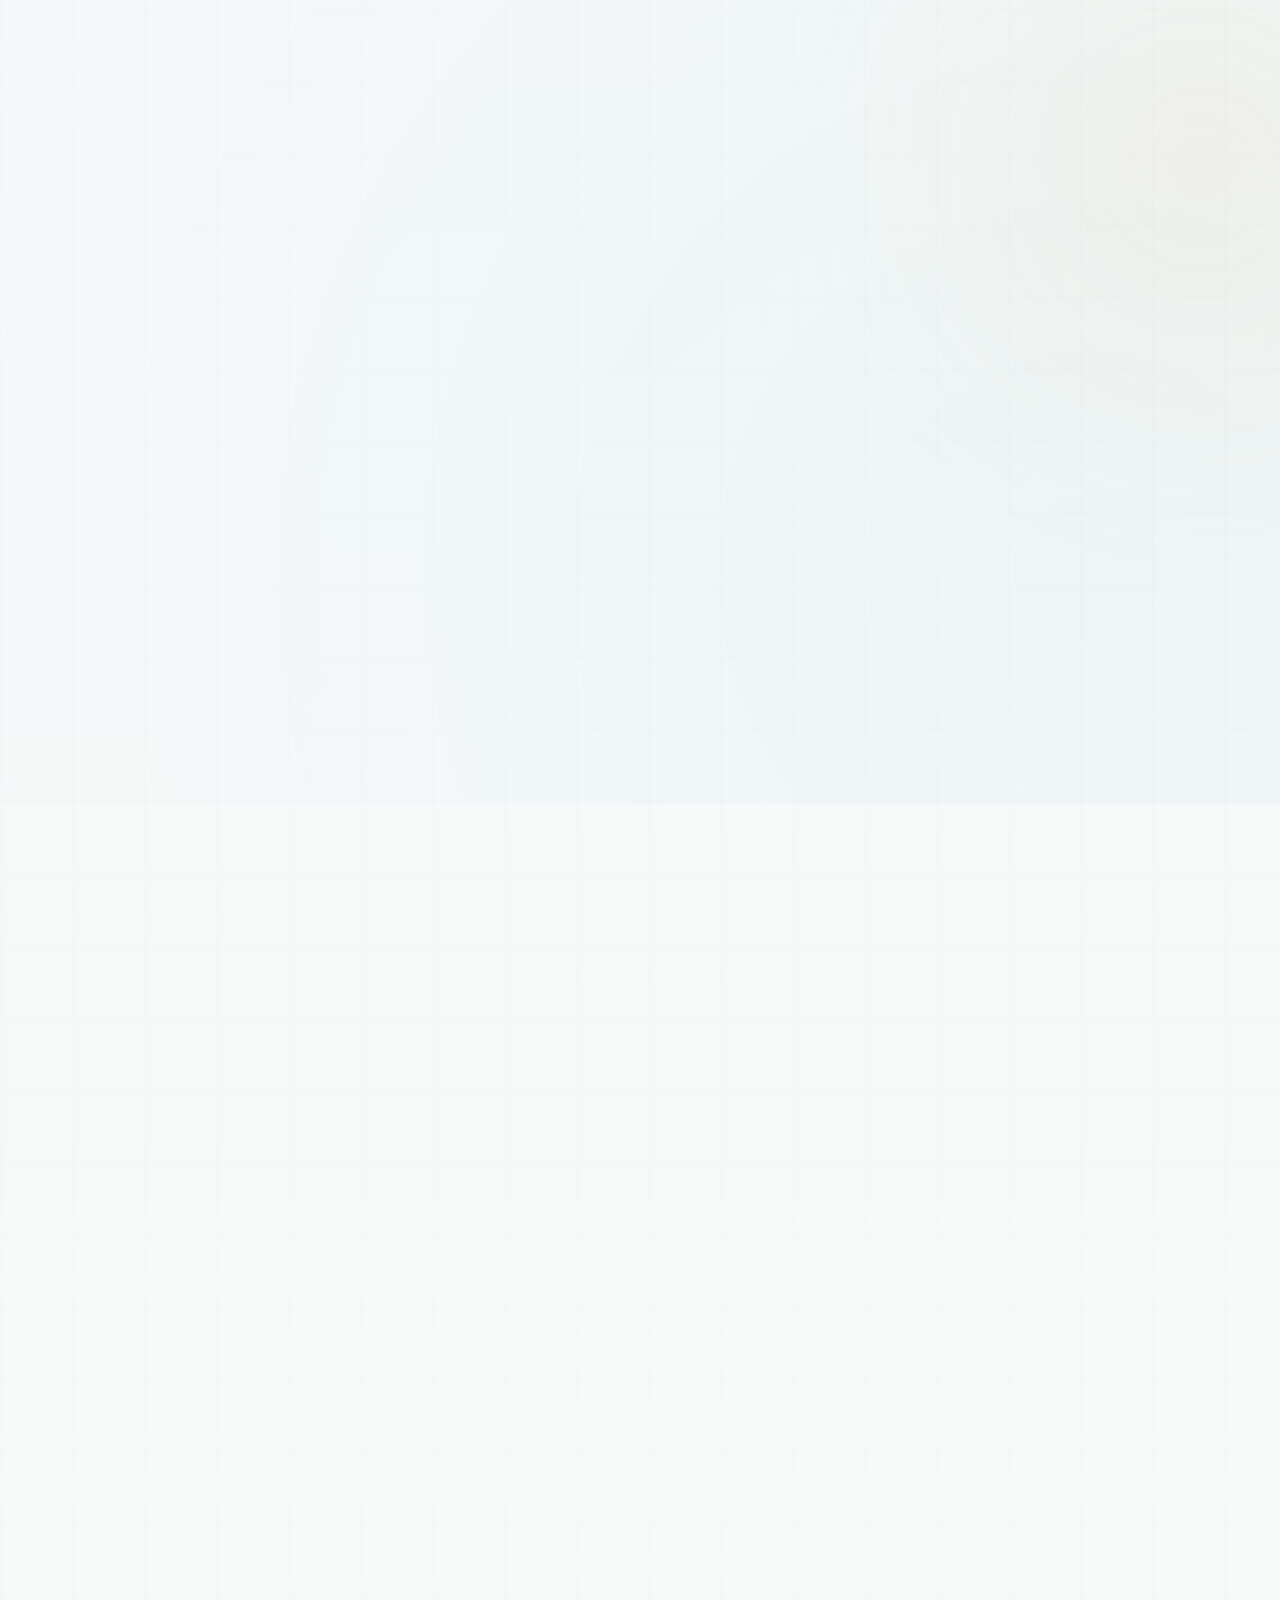
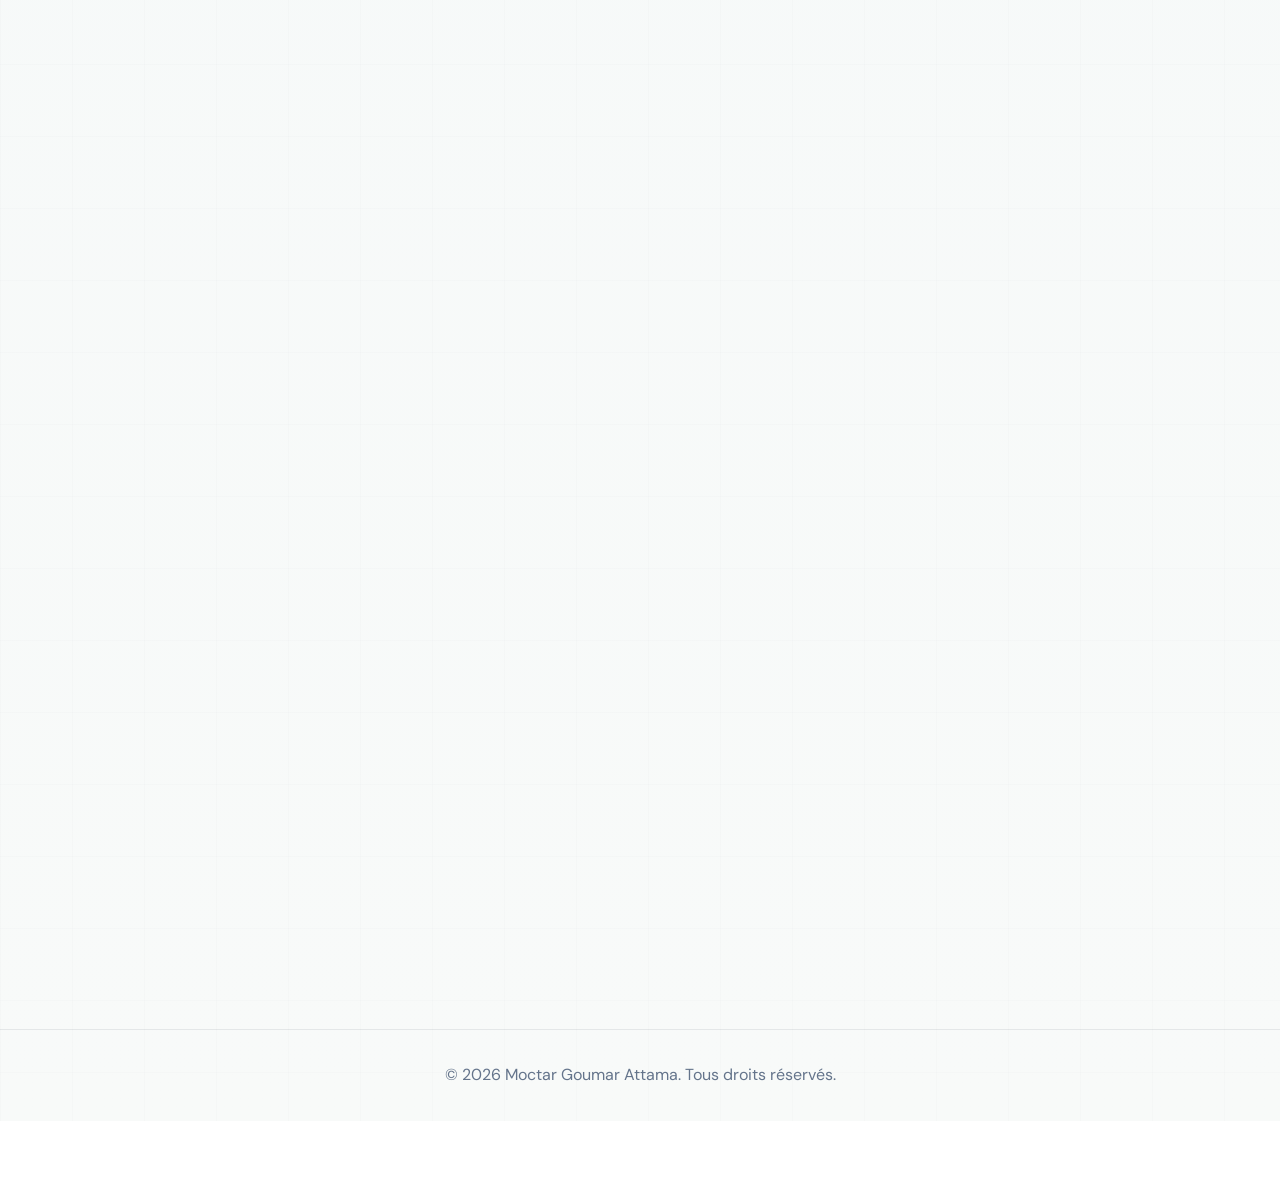
==== commit 095d9c05: "update portfolio and CV" ====
--- a/index.html
+++ b/index.html
@@ -1000,7 +1000,7 @@
 
                 <div class="projects-grid">
 
-                    <article class="project-card featured reveal" data-category="energy web" data-priority="1">
+                    <article class="project-card reveal" data-category="energy web" data-priority="1">
 
                         <div class="project-image">
 
--- a/style.css
+++ b/style.css
@@ -266,15 +266,15 @@
   border-radius: 4px;
 }
 .solar-cell {
-  background: rgba(245, 158, 11, 0.15);
+  background: rgba(245, 158, 11, 0.34);
   border: 0.8px solid rgba(245, 158, 11, 0.5);
   border-radius: 1.5px;
   box-shadow: inset 0 0 4px rgba(245, 158, 11, 0.3);
   animation: solarShimmer 2.4s ease-in-out infinite;
 }
 @keyframes solarShimmer {
-  0%, 100% { background: rgba(245, 158, 11, 0.15); }
-  50% { background: rgba(245, 158, 11, 0.38); }
+  0%, 100% { opacity: 0.45; }
+  50% { opacity: 1; }
 }
 
 /* RIGHT FACE: WIND TURBINE & AERO FLOW */
@@ -468,6 +468,30 @@
   transform-origin: left;
 }
 
+@supports ((animation-timeline: scroll()) and (animation-range: 0% 100%)) {
+  @keyframes pageScrollProgress {
+    from {
+      transform: scaleX(0);
+    }
+
+    to {
+      transform: scaleX(1);
+    }
+  }
+
+  .page-progress-bar {
+    animation: pageScrollProgress linear both;
+    animation-timeline: scroll(root);
+    animation-range: 0% 100%;
+  }
+
+  @media (prefers-reduced-motion: reduce) {
+    .page-progress-bar {
+      animation: none;
+    }
+  }
+}
+
 .ambient-system {
   position: fixed;
   inset: 0;
@@ -541,7 +565,6 @@
     linear-gradient(rgba(247, 241, 230, 0.035) 1px, transparent 1px),
     linear-gradient(90deg, rgba(247, 241, 230, 0.035) 1px, transparent 1px);
   background-size: 46px 46px;
-  mask-image: linear-gradient(to bottom, #000, transparent 82%);
 }
 
 body::after {
@@ -833,15 +856,16 @@
 }
 
 .brand-solar-grid span {
-  background: rgba(245, 158, 11, 0.25);
+  background: rgba(245, 158, 11, 0.48);
   border: 0.5px solid rgba(245, 158, 11, 0.75);
   border-radius: 1px;
+  box-shadow: inset 0 0 2px rgba(245, 158, 11, 0.7);
   animation: solarGlow 2.4s ease-in-out infinite alternate;
 }
 
 @keyframes solarGlow {
-  from { background: rgba(245, 158, 11, 0.15); box-shadow: none; }
-  to { background: rgba(245, 158, 11, 0.55); box-shadow: inset 0 0 2px rgba(245, 158, 11, 0.8); }
+  from { opacity: 0.35; }
+  to { opacity: 1; }
 }
 
 /* Face Droite : Éolienne & Aérodynamique */
@@ -2434,8 +2458,6 @@
     inset 0 -1px 0 rgba(94, 232, 255, 0.08);
   --tilt-x: 0deg;
   --tilt-y: 0deg;
-  transform: perspective(900px) rotateX(var(--tilt-y)) rotateY(var(--tilt-x));
-  transform-style: preserve-3d;
   transition: transform 260ms ease, border-color 220ms ease, opacity 180ms ease, box-shadow 220ms ease, background 220ms ease;
 }
 
@@ -2535,7 +2557,6 @@
   width: 100%;
   height: 100%;
   object-fit: cover;
-  filter: saturate(1.05) contrast(1.04);
   transition: transform 700ms ease, filter 320ms ease;
 }
 
@@ -4011,12 +4032,6 @@
   .orbit,
   .status-dot {
     animation-play-state: paused;
-  }
-
-  .site-header,
-  .project-card,
-  .project-carousel-controls,
-  .media-open-btn {
   }
 
   .project-card {
@@ -4952,7 +4967,7 @@
     linear-gradient(180deg, #071820 0%, #0a2029 48%, #071820 100%);
   font-family: var(--font-body);
   line-height: 1.65;
-  text-rendering: optimizeLegibility;
+  text-rendering: auto;
   -webkit-font-smoothing: antialiased;
 }
 
@@ -5070,11 +5085,11 @@
 /* Navigation */
 .site-header {
   height: var(--nav-height);
-  background: rgba(7, 24, 32, 0.84);
+  background: rgba(7, 24, 32, 0.86);
   border-bottom: 1px solid rgba(229, 239, 242, 0.09);
   box-shadow: 0 10px 34px rgba(0, 0, 0, 0.15);
-  backdrop-filter: blur(18px) saturate(1.2);
-  -webkit-backdrop-filter: blur(18px) saturate(1.2);
+  backdrop-filter: blur(12px) saturate(1.12);
+  -webkit-backdrop-filter: blur(12px) saturate(1.12);
 }
 
 [data-theme="light"] .site-header {
@@ -5901,8 +5916,10 @@
 .project-image {
   position: relative;
   z-index: 2;
+  flex: 0 0 auto;
   height: 215px;
   overflow: hidden;
+  contain: layout paint style;
   margin: 0.55rem 0.55rem 0;
   border-radius: 19px;
   background: #0b1520;
@@ -5923,17 +5940,16 @@
   width: 100%;
   height: 100%;
   object-fit: cover;
-  image-rendering: -webkit-optimize-contrast;
-  image-rendering: crisp-edges;
-  filter: contrast(1.04) saturate(1.02);
+  image-rendering: auto;
   transform: translateZ(0);
   backface-visibility: hidden;
-  transition: transform 0.5s cubic-bezier(0.16, 1, 0.3, 1);
+  transition: transform 0.5s cubic-bezier(0.16, 1, 0.3, 1), filter 0.3s ease;
 }
 
 .project-card:hover .project-image img,
 .project-card:hover .project-image video {
   transform: scale(1.035);
+  filter: contrast(1.04) saturate(1.04);
 }
 
 .project-image::after {
@@ -5966,10 +5982,8 @@
   font-weight: 800;
   text-transform: uppercase;
   letter-spacing: 0.08em;
-  backdrop-filter: blur(14px);
-  -webkit-backdrop-filter: blur(14px);
   user-select: none;
-  background: rgba(15, 23, 42, 0.78);
+  background: rgba(15, 23, 42, 0.9);
   border: 1px solid rgba(255, 255, 255, 0.22);
   color: #f8fafc;
   box-shadow: 0 6px 18px rgba(0, 0, 0, 0.35);
@@ -6051,10 +6065,8 @@
   gap: 4px;
   padding: 4px 6px;
   border-radius: 999px;
-  background: rgba(15, 23, 42, 0.68);
+  background: rgba(15, 23, 42, 0.86);
   border: 1px solid rgba(255, 255, 255, 0.2);
-  backdrop-filter: blur(14px);
-  -webkit-backdrop-filter: blur(14px);
   box-shadow: 0 6px 18px rgba(0, 0, 0, 0.25);
   pointer-events: auto;
 }
@@ -6138,9 +6150,7 @@
   white-space: nowrap;
   color: #ffffff;
   border: 1px solid rgba(255, 255, 255, 0.22);
-  background: rgba(15, 23, 42, 0.78);
-  backdrop-filter: blur(14px);
-  -webkit-backdrop-filter: blur(14px);
+  background: rgba(15, 23, 42, 0.9);
   box-shadow: 0 4px 14px rgba(0, 0, 0, 0.28);
   cursor: pointer;
   user-select: none;
@@ -6567,12 +6577,10 @@
   gap: 10px;
   padding: 7px 18px;
   border-radius: 999px;
-  background: linear-gradient(145deg, rgba(16, 36, 52, 0.85), rgba(4, 14, 22, 0.95));
+  background: linear-gradient(145deg, rgba(16, 36, 52, 0.94), rgba(4, 14, 22, 0.98));
   border: 1.5px solid rgba(0, 245, 160, 0.45);
   box-shadow: 0 8px 24px rgba(0, 0, 0, 0.45), 0 0 20px rgba(0, 245, 160, 0.16), inset 0 1px 1px rgba(255, 255, 255, 0.25);
   margin-bottom: 2.2rem;
-  backdrop-filter: blur(12px);
-  -webkit-backdrop-filter: blur(12px);
   user-select: none;
 }
 
@@ -6650,11 +6658,9 @@
   position: relative;
   border-radius: 24px;
   padding: 1.4rem 1.3rem;
-  background: radial-gradient(130% 130% at 0% 0%, rgba(20, 44, 64, 0.7) 0%, rgba(5, 14, 22, 0.96) 100%);
+  background: radial-gradient(130% 130% at 0% 0%, rgba(20, 44, 64, 0.88) 0%, rgba(5, 14, 22, 0.98) 100%);
   border: 1px solid rgba(0, 245, 160, 0.28);
   box-shadow: 0 20px 48px rgba(0, 0, 0, 0.65), inset 0 1px 1px rgba(255, 255, 255, 0.18), 0 0 26px rgba(0, 245, 160, 0.08);
-  backdrop-filter: blur(16px);
-  -webkit-backdrop-filter: blur(16px);
   display: flex;
   flex-direction: column;
   justify-content: space-between;
@@ -7209,9 +7215,9 @@
     border-radius: 20px;
     border: 1px solid rgba(255, 255, 255, 0.14);
     background:
-      linear-gradient(135deg, rgba(20, 32, 48, 0.78) 0%, rgba(9, 17, 28, 0.86) 100%);
-    backdrop-filter: blur(24px) saturate(160%);
-    -webkit-backdrop-filter: blur(24px) saturate(160%);
+      linear-gradient(135deg, rgba(20, 32, 48, 0.84) 0%, rgba(9, 17, 28, 0.9) 100%);
+    backdrop-filter: blur(10px) saturate(1.15);
+    -webkit-backdrop-filter: blur(10px) saturate(1.15);
     box-shadow:
       0 14px 34px -6px rgba(0, 0, 0, 0.35),
       inset 0 1px 1px rgba(255, 255, 255, 0.22),
@@ -8280,16 +8286,8 @@
 
 @media (max-width: 760px), (hover: none), (pointer: coarse) {
   .site-header {
-    backdrop-filter: blur(12px) saturate(1.12);
-    -webkit-backdrop-filter: blur(12px) saturate(1.12);
-  }
-
-  .project-badge,
-  .media-open-btn,
-  .project-carousel-control,
-  .project-carousel-count {
-    backdrop-filter: blur(6px);
-    -webkit-backdrop-filter: blur(6px);
+    backdrop-filter: blur(10px) saturate(1.12);
+    -webkit-backdrop-filter: blur(10px) saturate(1.12);
   }
 
   .project-card,
@@ -8781,3 +8779,38 @@
   will-change: transform;
   backface-visibility: hidden;
 }
+
+/* Suspension invisible des effets d'arrière-plan et survols parasites pendant le défilement */
+html.is-scrolling .ambient-grid::before,
+html.is-scrolling .ambient-scan,
+html.is-scrolling .ambient-beam,
+html.is-scrolling .hud-ring,
+html.is-scrolling .orbit,
+html.is-scrolling .signal-track {
+  animation-play-state: paused !important;
+}
+
+/* Mise en veille invisible des animations infinies situées hors de l'écran */
+.hero.section.is-offscreen::before,
+.section.is-offscreen .hud-ring,
+.section.is-offscreen .orbit,
+.section.is-offscreen .profile-photo,
+.section.is-offscreen .status-dot,
+.section.is-offscreen .signal-track,
+.section.is-offscreen .solar-cell,
+.section.is-offscreen .wind-streamlines,
+.section.is-offscreen .wind-rotor,
+.section.is-offscreen .hydro-core,
+.section.is-offscreen .hydro-ripple-outer,
+.section.is-offscreen .holocube,
+.section.is-offscreen .cycle-status-pill,
+.section.is-offscreen .gyro-ring,
+.section.is-offscreen .gyro-core,
+.section.is-offscreen .beacon-wave,
+.section.is-offscreen .projects-more::after {
+  animation-play-state: paused !important;
+}
+
+html.is-scrolling .project-card {
+  pointer-events: none;
+}
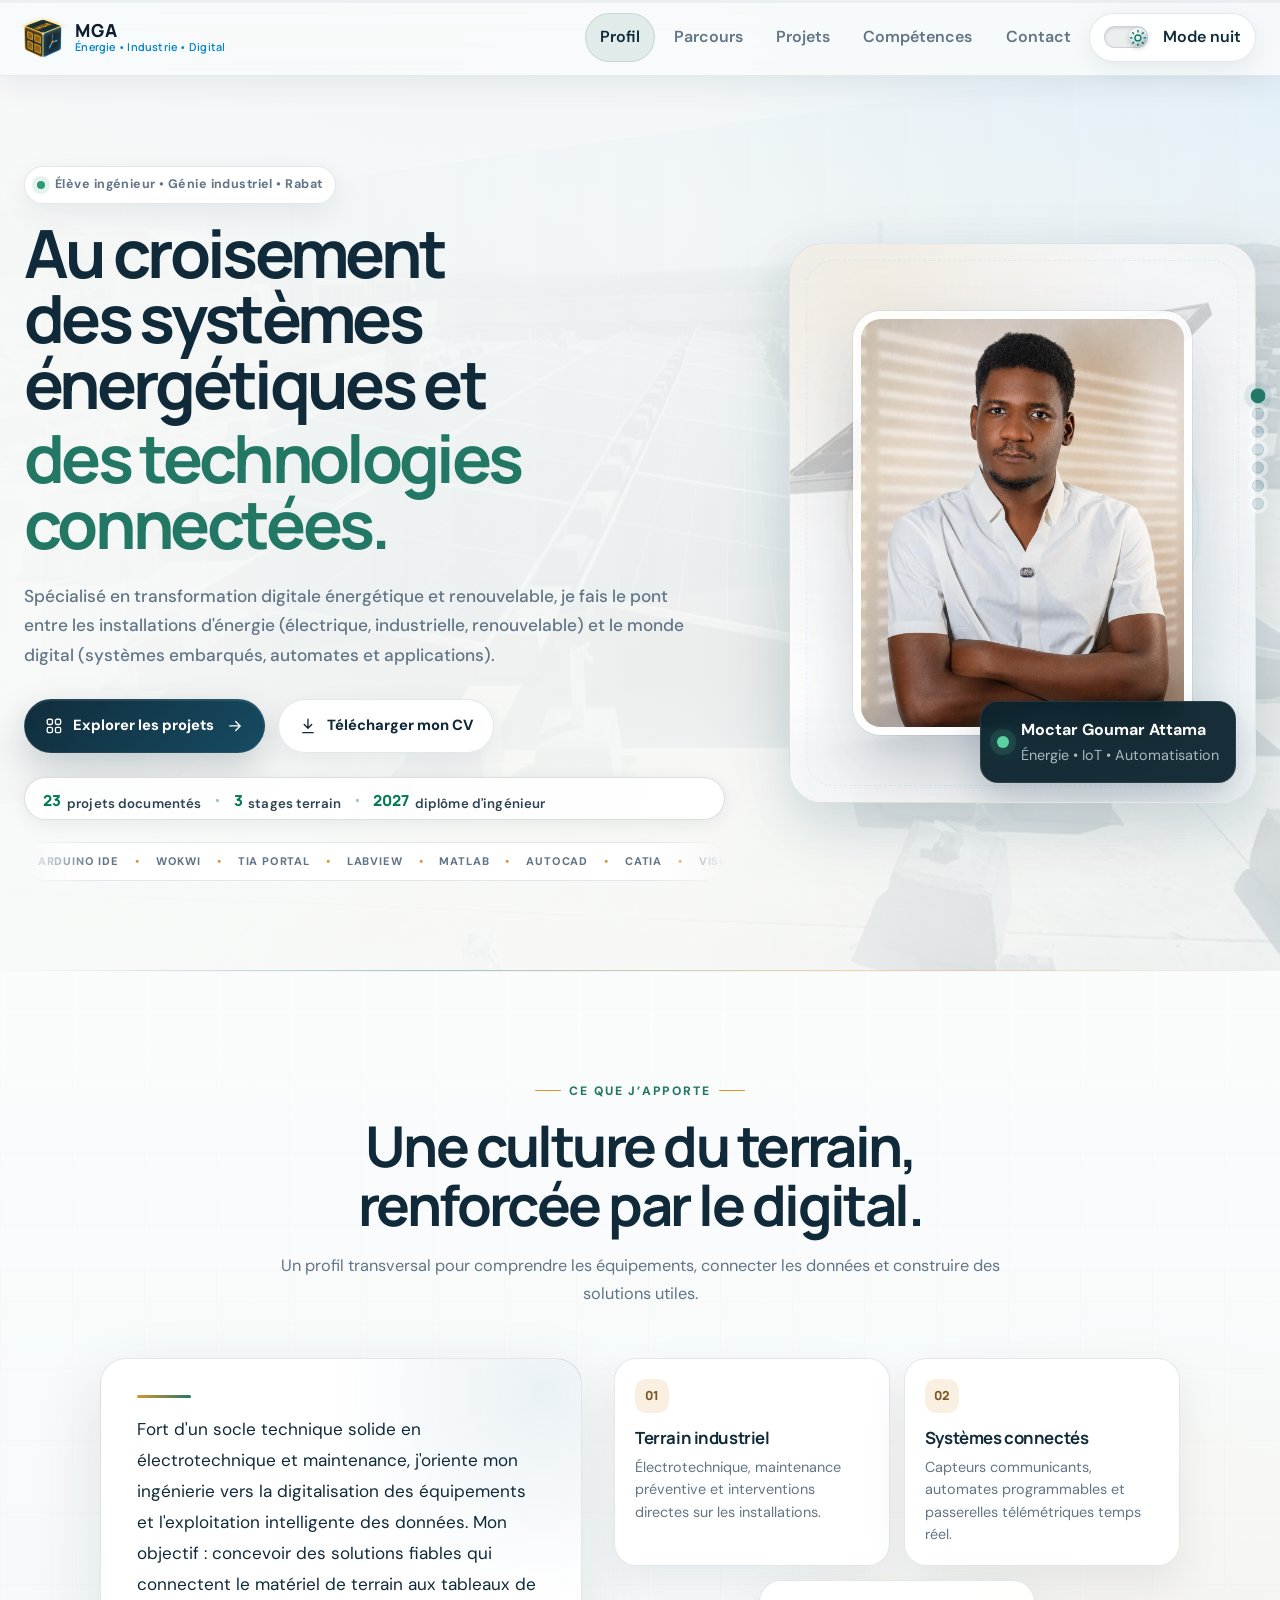
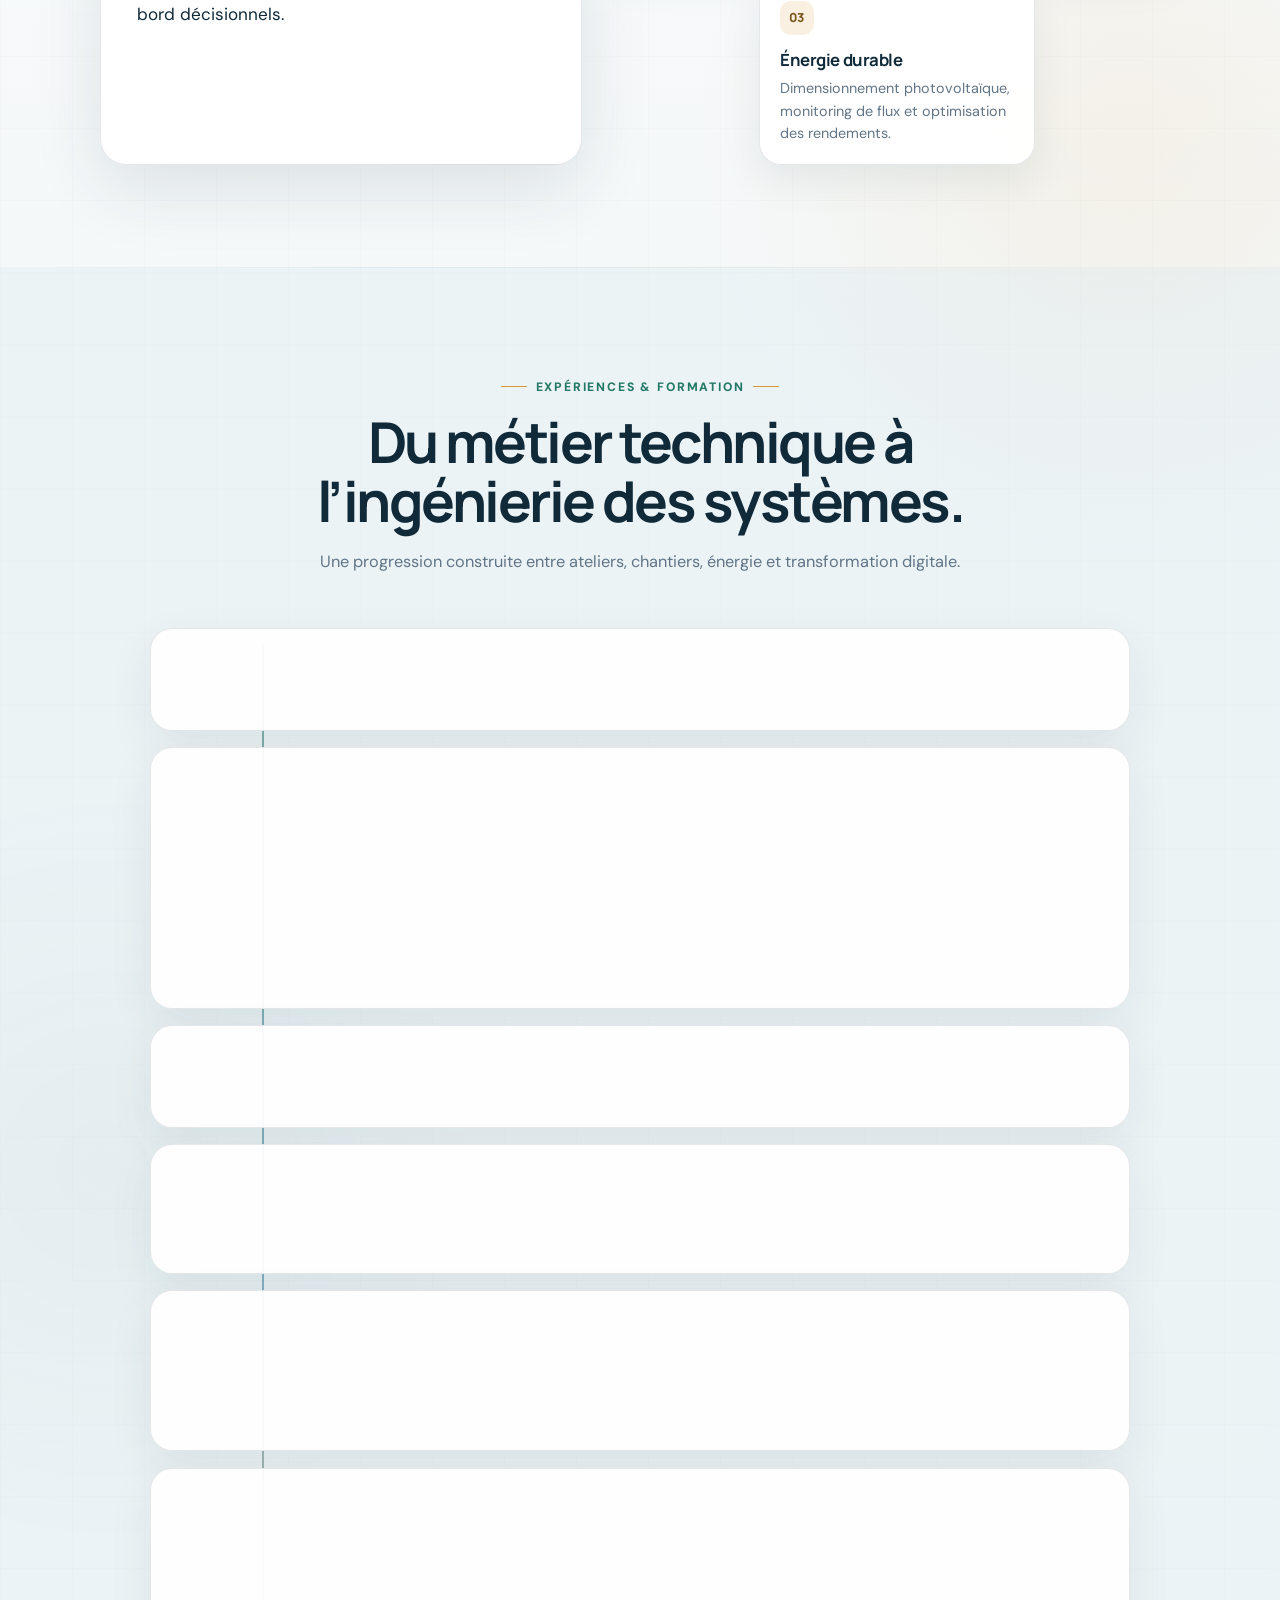
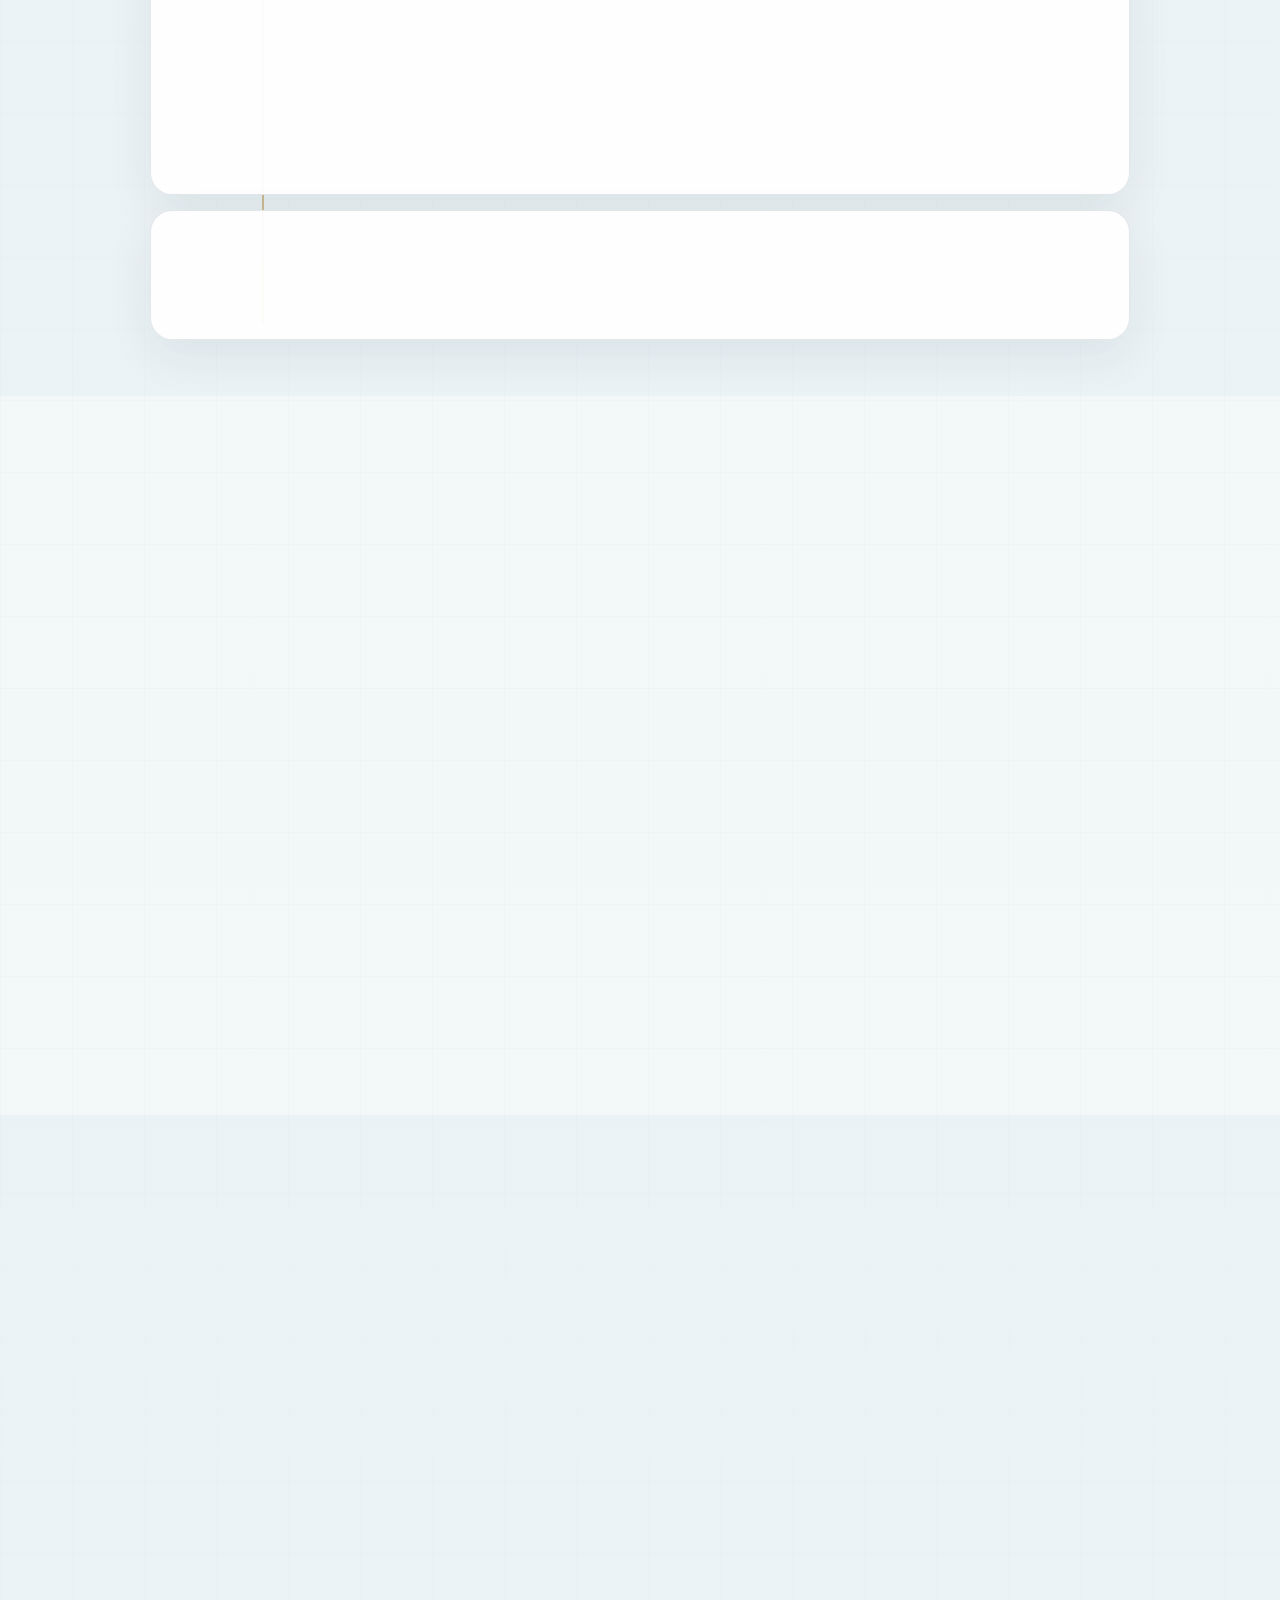
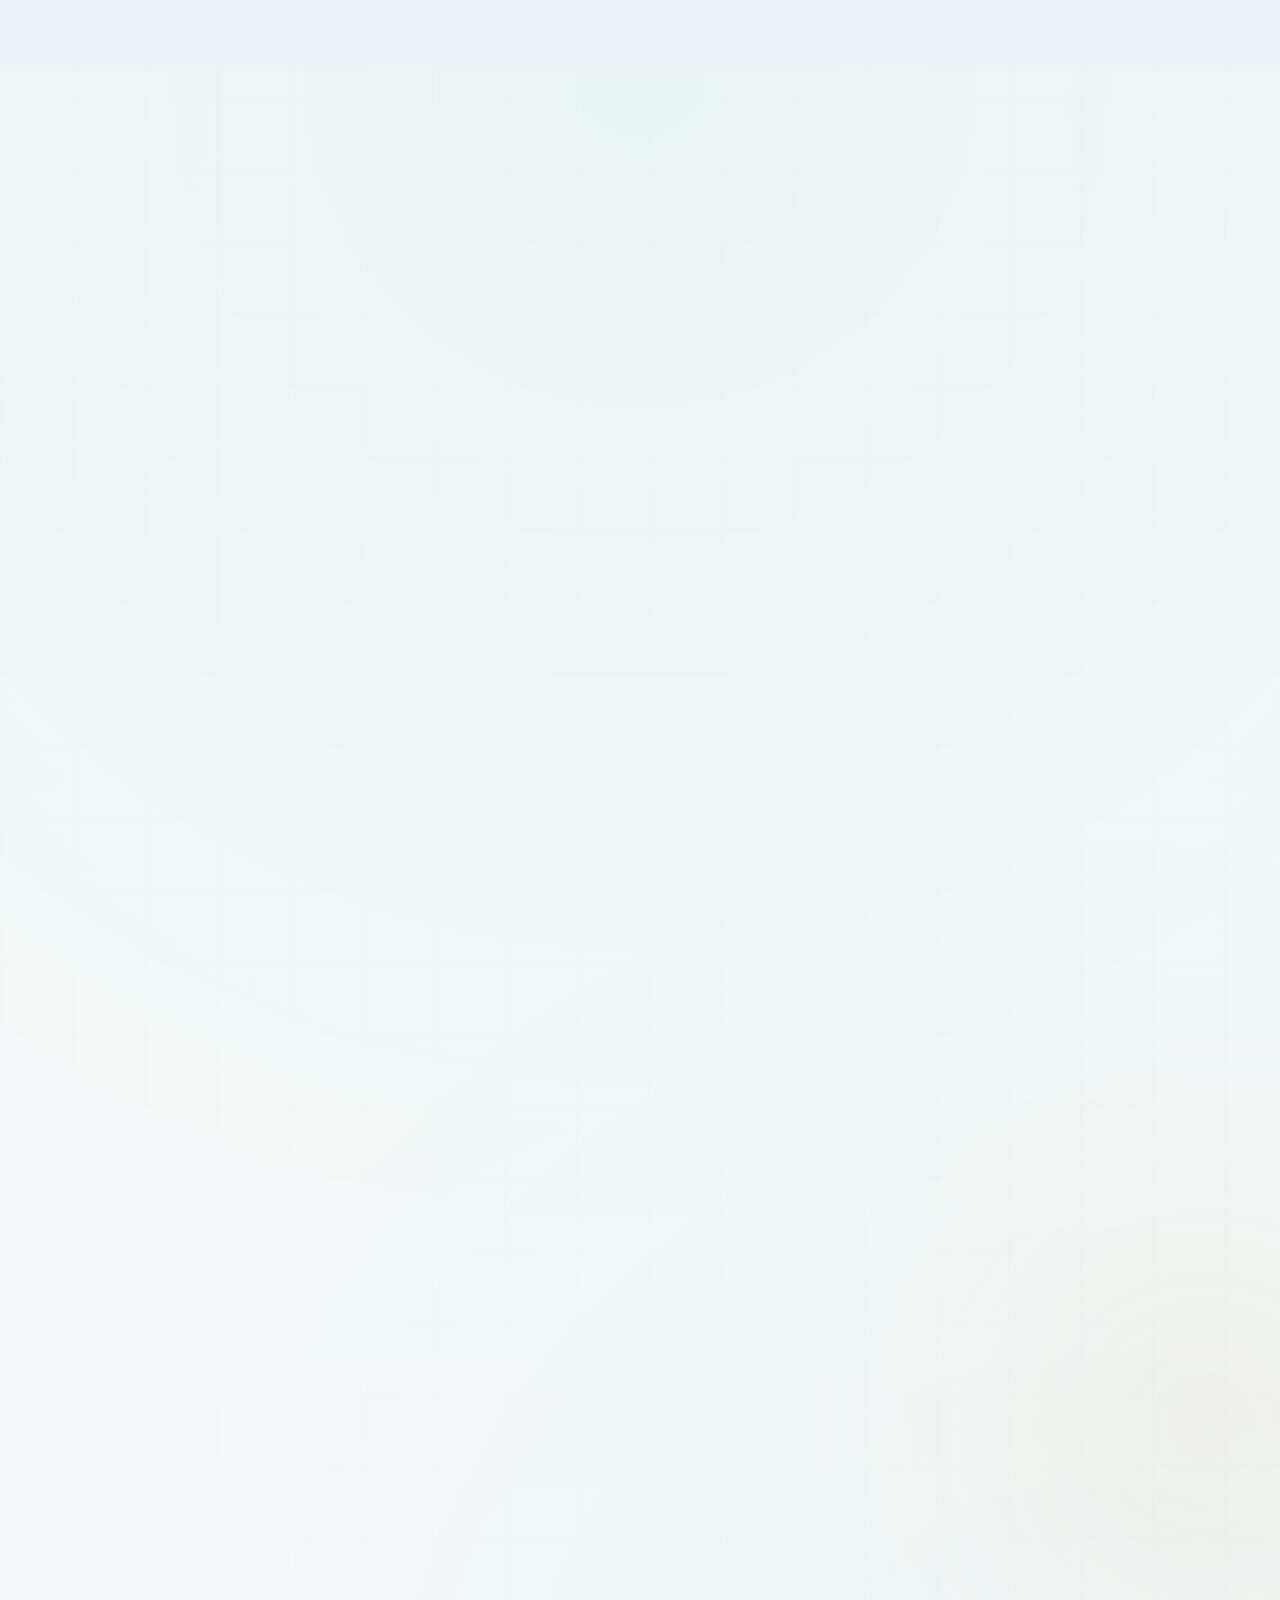
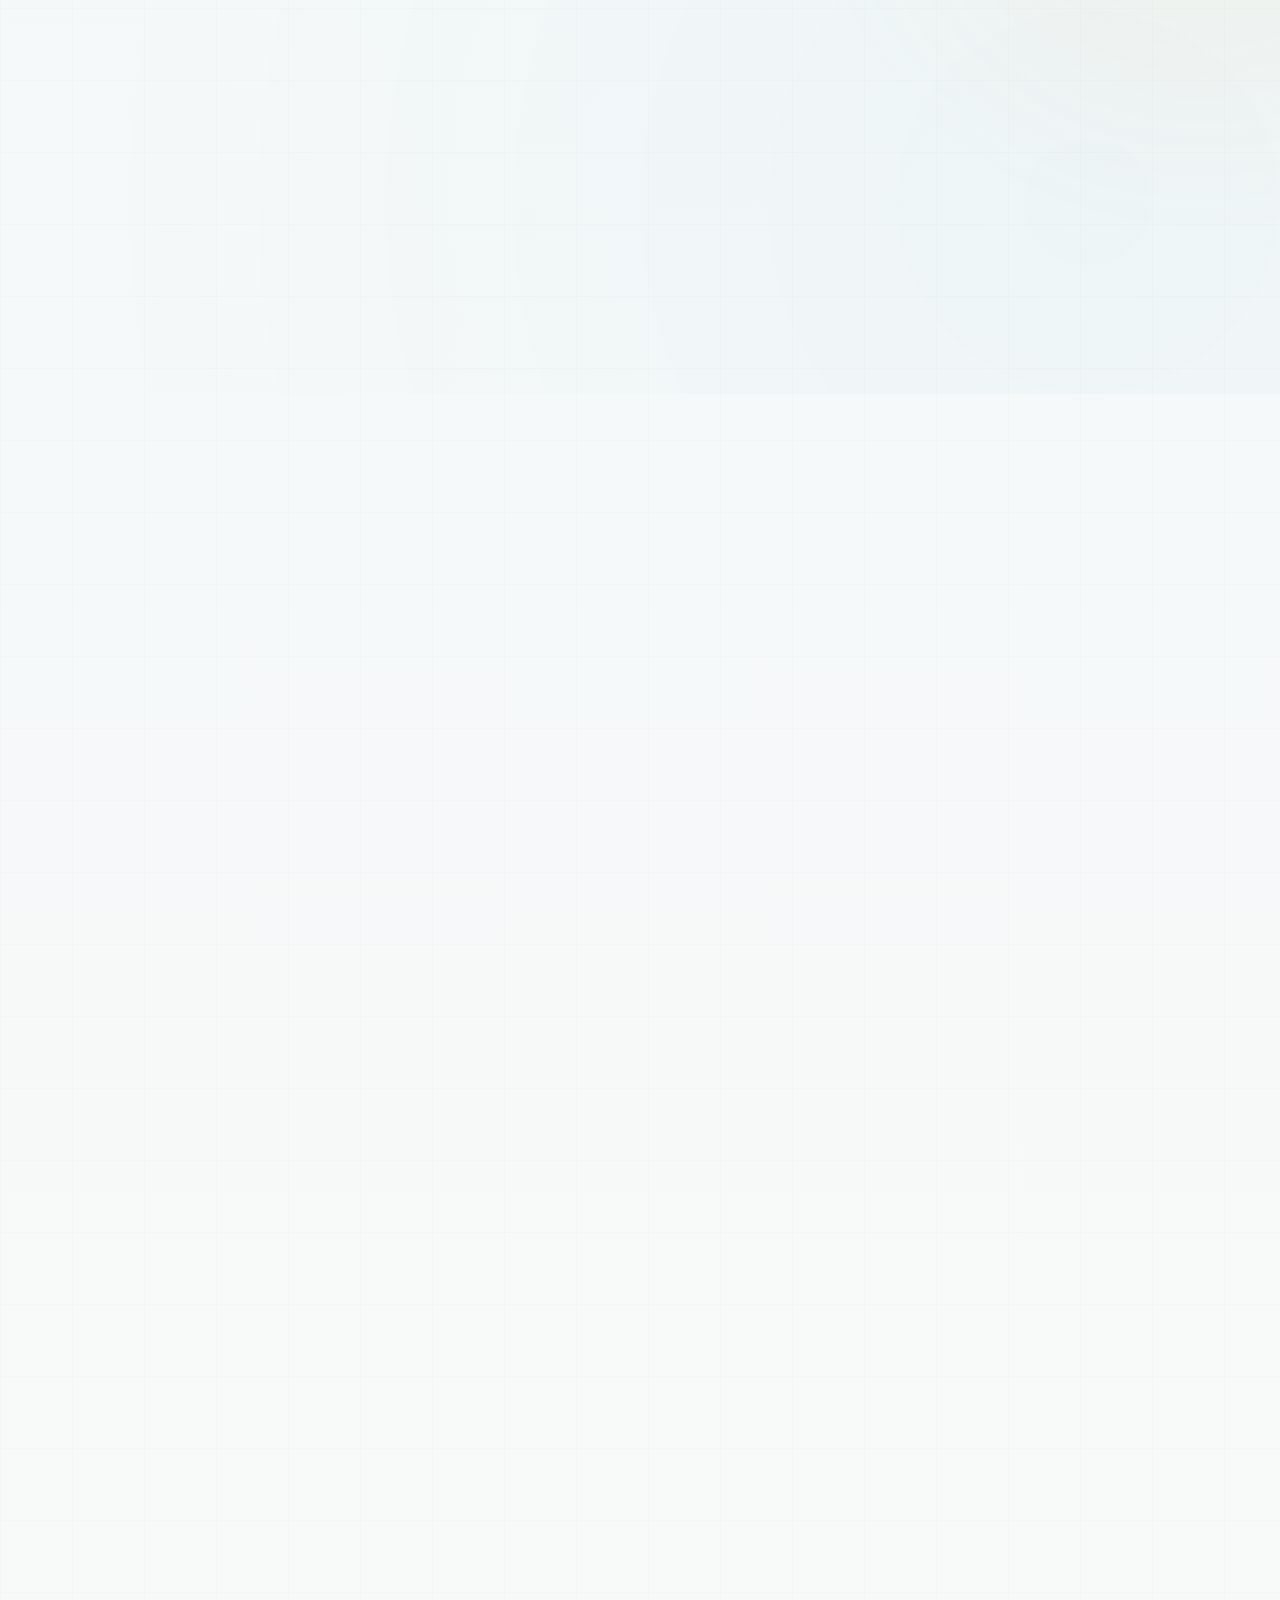
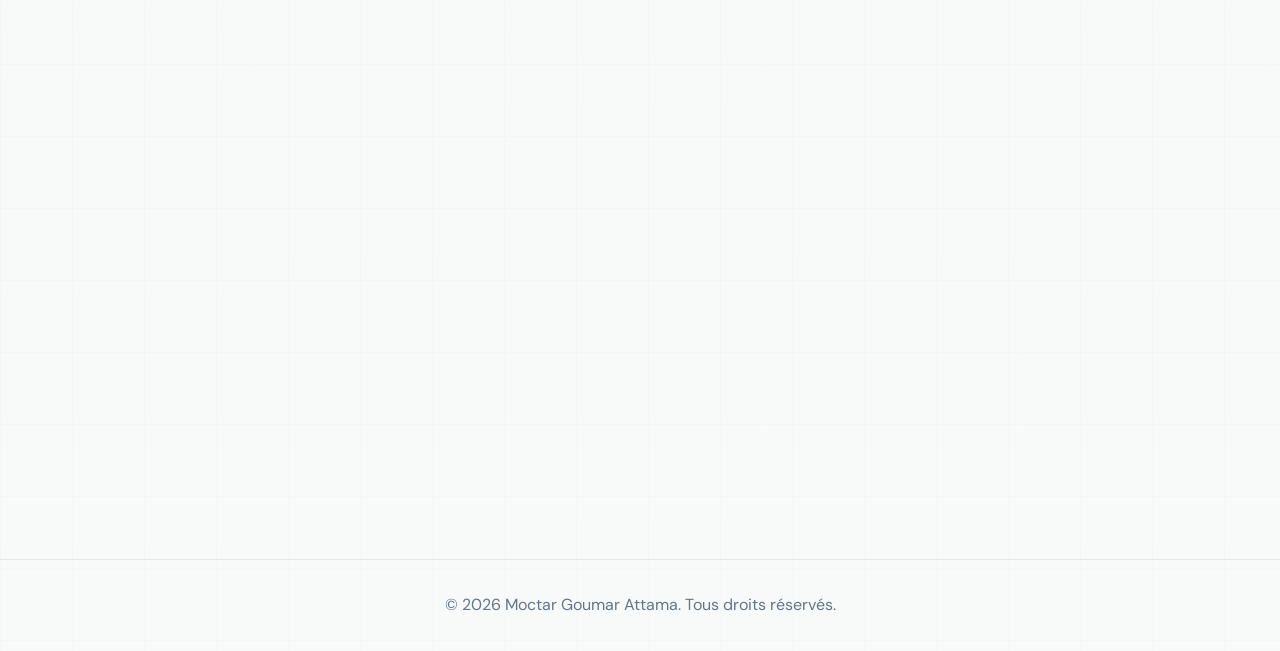
==== commit a12f88e2: "update portfolio and CV" ====
--- a/index.html
+++ b/index.html
@@ -949,17 +949,17 @@
 
                 <div class="project-filters reveal" aria-label="Filtrer les projets">
 
-                    <button class="filter-btn active" type="button" data-filter="all">Tous</button>
-
-                    <button class="filter-btn" type="button" data-filter="iot">IoT</button>
-
-                    <button class="filter-btn" type="button" data-filter="industry">Industrie</button>
-
-                    <button class="filter-btn" type="button" data-filter="ai">IA</button>
-
-                    <button class="filter-btn" type="button" data-filter="web">Web</button>
-
-                    <button class="filter-btn" type="button" data-filter="energy">Énergie</button>
+                    <button class="filter-btn active" type="button" data-filter="all" aria-pressed="true">Tous</button>
+
+                    <button class="filter-btn" type="button" data-filter="iot" aria-pressed="false">IoT</button>
+
+                    <button class="filter-btn" type="button" data-filter="industry" aria-pressed="false">Industrie</button>
+
+                    <button class="filter-btn" type="button" data-filter="ai" aria-pressed="false">IA</button>
+
+                    <button class="filter-btn" type="button" data-filter="web" aria-pressed="false">Web</button>
+
+                    <button class="filter-btn" type="button" data-filter="energy" aria-pressed="false">Énergie</button>
 
                 </div>
 
@@ -998,7 +998,7 @@
                     </details>
                 </noscript>
 
-                <div class="projects-grid">
+                <div class="projects-grid" id="projects-grid">
 
                     <article class="project-card reveal" data-category="energy web" data-priority="1">
 
@@ -1819,7 +1819,39 @@
 
                 </div>
 
-                <button class="projects-more" id="projects-more" type="button" hidden>Voir 7 projets de plus</button>
+                <div class="projects-dock" id="projects-dock" data-state="more" hidden>
+
+                    <div class="projects-dock-meta">
+
+                        <span class="projects-dock-status" id="projects-dock-status">6 / 23 réalisations</span>
+
+                        <span class="projects-dock-track" aria-hidden="true">
+
+                            <span class="projects-dock-fill" id="projects-dock-fill"></span>
+
+                        </span>
+
+                    </div>
+
+                    <div class="projects-dock-actions">
+
+                        <button class="projects-more" id="projects-more" type="button" aria-controls="projects-grid" aria-expanded="false">
+
+                            <span class="projects-more-label">Afficher 6 projets suivants</span>
+
+                            <svg class="projects-more-chevron" width="16" height="16" viewBox="0 0 16 16" fill="none" aria-hidden="true">
+
+                                <path d="M4 6l4 4 4-4" stroke="currentColor" stroke-width="1.75" stroke-linecap="round" stroke-linejoin="round" />
+
+                            </svg>
+
+                        </button>
+
+                        <button class="projects-all-btn" id="projects-all" type="button" aria-controls="projects-grid">Tout afficher (23)</button>
+
+                    </div>
+
+                </div>
 
             </div>
 
@@ -1837,7 +1869,7 @@
 
                     <h2>Une boîte à outils pensée pour des systèmes complets.</h2>
 
-                    <p class="section-subtitle">Concevoir, connecter, automatiser et analyser.</p>
+                    <p class="section-subtitle">4 pôles complémentaires reliés directement aux réalisations documentées.</p>
 
                 </div>
 
@@ -1849,9 +1881,17 @@
 
                         <h3>IoT &amp; systèmes embarqués</h3>
 
-                        <p>Prototypage connecté, capteurs et acquisition de données.</p>
-
-                        <div class="skill-pills"><span>Microcontrôleurs</span><span>Arduino</span><span>Capteurs</span><span>Acquisition</span></div>
+                        <p>Prototypage connecté, instrumentation terrain et télémétrie temps réel.</p>
+
+                        <div class="skill-pills"><span>Microcontrôleurs</span><span>Arduino</span><span>Wokwi</span><span>Capteurs</span></div>
+
+                        <button class="skill-proof-btn" type="button" data-skill-filter="iot">
+                            <span>Voir les 4 projets IoT</span>
+                            <svg class="skill-proof-arrow" viewBox="0 0 16 16" width="14" height="14" fill="none" stroke="currentColor" stroke-width="2" stroke-linecap="round" stroke-linejoin="round" aria-hidden="true">
+                                <path d="M3.5 8h9"></path>
+                                <path d="M8.5 4l4 4-4 4"></path>
+                            </svg>
+                        </button>
 
                     </article>
 
@@ -1859,11 +1899,19 @@
 
                         <span class="skill-index">02</span>
 
-                        <h3>Industrie &amp; automatisation</h3>
-
-                        <p>Logique industrielle, maintenance et suivi de production.</p>
-
-                        <div class="skill-pills"><span>TIA Portal</span><span>Automates PLC</span><span>API industriels</span><span>GMAO</span><span>GPAO</span><span>Maintenance</span></div>
+                        <h3>Industrie &amp; automatisme</h3>
+
+                        <p>Logique automate PLC, supervision industrielle et maintenance GMAO/GPAO.</p>
+
+                        <div class="skill-pills"><span>TIA Portal</span><span>Automates PLC</span><span>GMAO / GPAO</span><span>Maintenance</span></div>
+
+                        <button class="skill-proof-btn" type="button" data-skill-filter="industry">
+                            <span>Voir les 3 projets Industrie</span>
+                            <svg class="skill-proof-arrow" viewBox="0 0 16 16" width="14" height="14" fill="none" stroke="currentColor" stroke-width="2" stroke-linecap="round" stroke-linejoin="round" aria-hidden="true">
+                                <path d="M3.5 8h9"></path>
+                                <path d="M8.5 4l4 4-4 4"></path>
+                            </svg>
+                        </button>
 
                     </article>
 
@@ -1871,11 +1919,19 @@
 
                         <span class="skill-index">03</span>
 
-                        <h3>Énergie HT/BT</h3>
-
-                        <p>Systèmes électriques, photovoltaïque, éolien et énergie industrielle.</p>
-
-                        <div class="skill-pills"><span>HT/BT</span><span>Photovoltaïque</span><span>Éolien</span><span>Monitoring</span><span>Dimensionnement</span></div>
+                        <h3>Énergie HT/BT &amp; solaire</h3>
+
+                        <p>Installations électriques HT/BT, dimensionnement photovoltaïque et suivi de flux.</p>
+
+                        <div class="skill-pills"><span>HT/BT</span><span>Photovoltaïque</span><span>Éolien</span><span>Dimensionnement</span></div>
+
+                        <button class="skill-proof-btn" type="button" data-skill-filter="energy">
+                            <span>Voir les 6 projets Énergie</span>
+                            <svg class="skill-proof-arrow" viewBox="0 0 16 16" width="14" height="14" fill="none" stroke="currentColor" stroke-width="2" stroke-linecap="round" stroke-linejoin="round" aria-hidden="true">
+                                <path d="M3.5 8h9"></path>
+                                <path d="M8.5 4l4 4-4 4"></path>
+                            </svg>
+                        </button>
 
                     </article>
 
@@ -1883,59 +1939,19 @@
 
                         <span class="skill-index">04</span>
 
-                        <h3>Développement &amp; supervision</h3>
-
-                        <p>Interfaces, APIs et dashboards pour systèmes connectés.</p>
-
-                        <div class="skill-pills"><span>Web &amp; Mobile</span><span>Bases de données</span><span>Go</span><span>API</span><span>XAMPP</span><span>VS Code</span><span>GitHub</span></div>
-
-                    </article>
-
-                    <article class="skill-card">
-
-                        <span class="skill-index">05</span>
-
-                        <h3>IA et données</h3>
-
-                        <p>Analyse et exploitation des données techniques.</p>
-
-                        <div class="skill-pills"><span>IA</span><span>Données</span><span>Vision IA</span><span>Analyse</span></div>
-
-                    </article>
-
-                    <article class="skill-card">
-
-                        <span class="skill-index">06</span>
-
-                        <h3>CAO / Simulation / Analyse</h3>
-
-                        <p>Conception, modélisation et analyse technique.</p>
-
-                        <div class="skill-pills"><span>AutoCAD</span><span>CATIA</span><span>MATLAB</span><span>LabVIEW</span></div>
-
-                    </article>
-
-                    <article class="skill-card">
-
-                        <span class="skill-index">07</span>
-
-                        <h3>Fabrication mécanique</h3>
-
-                        <p>Atelier, maintenance mécanique et machines-outils industrielles.</p>
-
-                        <div class="skill-pills"><span>Usinage</span><span>3D</span><span>Pièces</span><span>Tour</span><span>Fraiseuse</span></div>
-
-                    </article>
-
-                    <article class="skill-card">
-
-                        <span class="skill-index">08</span>
-
-                        <h3>Gestion &amp; ERP</h3>
-
-                        <p>Bureautique, gestion d'entreprise et outils ERP.</p>
-
-                        <div class="skill-pills"><span>Excel</span><span>Word</span><span>Sage</span><span>Odoo</span><span>ERP</span></div>
+                        <h3>Digital, données &amp; IA</h3>
+
+                        <p>Applications web/mobile, bases de données, APIs et analyse par vision IA.</p>
+
+                        <div class="skill-pills"><span>Web &amp; Mobile</span><span>Bases de données</span><span>Go / API</span><span>IA &amp; Vision</span></div>
+
+                        <button class="skill-proof-btn" type="button" data-skill-filter="web">
+                            <span>Voir les 12 projets Web &amp; IA</span>
+                            <svg class="skill-proof-arrow" viewBox="0 0 16 16" width="14" height="14" fill="none" stroke="currentColor" stroke-width="2" stroke-linecap="round" stroke-linejoin="round" aria-hidden="true">
+                                <path d="M3.5 8h9"></path>
+                                <path d="M8.5 4l4 4-4 4"></path>
+                            </svg>
+                        </button>
 
                     </article>
 
@@ -1943,7 +1959,7 @@
 
                 <div class="skills-3d-controls" id="skills-3d-controls" aria-label="Commandes du carrousel de compétences">
                     <button class="skills-nav-btn prev" id="skills-prev" type="button" aria-label="Compétence précédente">
-                        <svg viewBox="0 0 24 24" width="20" height="20" fill="none" stroke="currentColor" stroke-width="2.5" stroke-linecap="round" stroke-linejoin="round">
+                        <svg viewBox="0 0 24 24" width="20" height="20" fill="none" stroke="currentColor" stroke-width="2.5" stroke-linecap="round" stroke-linejoin="round" aria-hidden="true">
                             <polyline points="15 18 9 12 15 6"></polyline>
                         </svg>
                         <span class="btn-text">Précédent</span>
@@ -1952,14 +1968,14 @@
                     <div class="skills-nav-center">
                         <div class="skills-counter-badge">
                             <span class="skills-pulse-dot" aria-hidden="true"></span>
-                            <span id="skills-counter">01 / 08</span>
+                            <span id="skills-counter">01 / 04</span>
                         </div>
                         <div class="skills-dots" id="skills-dots" role="tablist" aria-label="Indicateurs de compétences"></div>
                     </div>
 
                     <button class="skills-nav-btn next" id="skills-next" type="button" aria-label="Compétence suivante">
                         <span class="btn-text">Suivant</span>
-                        <svg viewBox="0 0 24 24" width="20" height="20" fill="none" stroke="currentColor" stroke-width="2.5" stroke-linecap="round" stroke-linejoin="round">
+                        <svg viewBox="0 0 24 24" width="20" height="20" fill="none" stroke="currentColor" stroke-width="2.5" stroke-linecap="round" stroke-linejoin="round" aria-hidden="true">
                             <polyline points="9 18 15 12 9 6"></polyline>
                         </svg>
                     </button>
@@ -1967,6 +1983,21 @@
 
                 <div class="skills-mobile-hint" aria-hidden="true">
                     <span>Rotation automatique active • Glissez du doigt</span>
+                </div>
+
+                <div class="skills-transverse reveal" aria-label="Outils transverses d'ingénierie et gestion">
+                    <div class="skills-transverse-group">
+                        <span class="skills-transverse-label">CAO &amp; Simulation</span>
+                        <p class="skills-transverse-items">AutoCAD · CATIA · MATLAB · LabVIEW</p>
+                    </div>
+                    <div class="skills-transverse-group">
+                        <span class="skills-transverse-label">Fabrication &amp; Atelier</span>
+                        <p class="skills-transverse-items">Usinage · Tour · Fraiseuse · Pièces 3D</p>
+                    </div>
+                    <div class="skills-transverse-group">
+                        <span class="skills-transverse-label">Environnement Dev &amp; ERP</span>
+                        <p class="skills-transverse-items">Odoo · Sage · Excel · Word · VS Code · XAMPP · GitHub</p>
+                    </div>
                 </div>
 
             </div>
--- a/style.css
+++ b/style.css
@@ -2356,61 +2356,6 @@
   border-color: rgba(11, 23, 38, 0.12);
   color: #5a4214;
   background: rgba(255, 255, 252, 0.76);
-}
-
-.projects-more {
-  display: none;
-  position: relative;
-  width: min(100%, 320px);
-  min-height: 58px;
-  margin: 1.8rem auto 0;
-  border: 1px solid rgba(248, 251, 255, 0.5);
-  border-radius: 999px;
-  color: #05101c;
-  background: linear-gradient(135deg, var(--energy), var(--cyan) 58%, var(--sand));
-  box-shadow:
-    0 22px 58px rgba(57, 255, 136, 0.32),
-    0 0 0 7px rgba(94, 232, 255, 0.08),
-    inset 0 1px 0 rgba(255, 255, 255, 0.62);
-  cursor: pointer;
-  font-family: var(--font-display);
-  font-weight: 900;
-  letter-spacing: 0.02em;
-  overflow: hidden;
-  transition: transform 180ms ease, box-shadow 180ms ease, background 180ms ease;
-}
-
-.projects-more::before {
-  content: "";
-  position: absolute;
-  inset: 0;
-  background: linear-gradient(105deg, transparent 24%, rgba(255, 255, 255, 0.48), transparent 62%);
-  transform: translateX(-120%);
-  animation: projectsMoreShine 2.8s ease-in-out infinite;
-  pointer-events: none;
-}
-
-.projects-more:hover,
-.projects-more:focus-visible {
-  background: var(--sand);
-  box-shadow:
-    0 26px 68px rgba(209, 154, 74, 0.3),
-    0 0 0 8px rgba(57, 255, 136, 0.1),
-    inset 0 1px 0 rgba(255, 255, 255, 0.58);
-  outline: none;
-  transform: translateY(-2px);
-}
-
-@keyframes projectsMoreShine {
-  0%,
-  42% {
-    transform: translateX(-120%);
-  }
-
-  70%,
-  100% {
-    transform: translateX(120%);
-  }
 }
 
 .filter-btn {
@@ -4365,12 +4310,6 @@
 
   .projects-grid {
     grid-template-columns: 1fr;
-  }
-
-  .projects-more:not([hidden]) {
-    display: block;
-    margin-top: 2rem;
-    margin-bottom: 0.4rem;
   }
 
   .skills-grid {
@@ -6349,102 +6288,235 @@
   box-shadow: 0 4px 12px rgba(15, 23, 42, 0.08);
 }
 
-/* BOUTON « VOIR PLUS DE PROJETS » AVEC TOUCHES JOAILLERIE ÉQUILIBRÉES */
-.projects-more {
+/* DOCK D'EXPLORATION DISCRET ET ADAPTATIF SOUS LA GRILLE DE PROJETS */
+.projects-dock {
+  display: grid;
+  justify-items: center;
+  gap: 0.9rem;
+  width: min(100%, 490px);
+  margin: clamp(2.1rem, 4vw, 2.9rem) auto 0;
+  padding: 1.05rem 1.45rem 1.15rem;
+  border-radius: 26px;
+  background: rgba(11, 24, 38, 0.88);
+  border: 1px solid rgba(94, 232, 255, 0.24);
+  box-shadow: 0 18px 42px rgba(0, 0, 0, 0.42), inset 0 1px 0 rgba(255, 255, 255, 0.08);
+  backdrop-filter: blur(10px);
+  -webkit-backdrop-filter: blur(10px);
+}
+
+[data-theme="light"] .projects-dock {
+  background: rgba(255, 255, 255, 0.94);
+  border: 1px solid rgba(15, 23, 42, 0.16);
+  box-shadow: 0 14px 36px rgba(15, 23, 42, 0.09), inset 0 1px 0 #ffffff;
+}
+
+.projects-dock[hidden],
+.projects-more[hidden],
+.projects-all-btn[hidden] {
+  display: none !important;
+}
+
+.projects-dock-meta {
+  display: grid;
+  justify-items: center;
+  gap: 0.45rem;
+}
+
+.projects-dock-status {
+  font-size: 0.82rem;
+  font-weight: 600;
+  letter-spacing: 0.01em;
+  color: #cbd5e1;
+}
+
+[data-theme="light"] .projects-dock-status {
+  color: #334155;
+}
+
+.projects-dock-track {
+  display: block;
+  width: 156px;
+  height: 3.5px;
+  border-radius: 999px;
+  overflow: hidden;
+  background: rgba(148, 163, 184, 0.24);
+}
+
+[data-theme="light"] .projects-dock-track {
+  background: rgba(15, 23, 42, 0.14);
+}
+
+.projects-dock-fill {
+  display: block;
+  width: 100%;
+  height: 100%;
+  border-radius: 999px;
+  transform-origin: left center;
+  transform: scaleX(0.26);
+  background: linear-gradient(90deg, var(--energy), var(--cyan));
+  transition: transform 320ms var(--ease-premium);
+}
+
+[data-theme="light"] .projects-dock-fill {
+  background: linear-gradient(90deg, #008f68, #007f9f);
+}
+
+.projects-dock-actions {
   display: flex;
+  flex-wrap: wrap;
   align-items: center;
   justify-content: center;
-  gap: 12px;
-  width: min(100%, 370px);
-  min-height: 54px;
-  margin: clamp(2.2rem, 4vw, 3.2rem) auto 0;
-  padding: 0.85rem 1.5rem;
+  gap: 0.65rem 0.85rem;
+}
+
+.projects-more {
+  display: inline-flex;
+  align-items: center;
+  justify-content: center;
+  gap: 0.55rem;
+  min-height: 46px;
+  margin: 0;
+  padding: 0.72rem 1.38rem;
   border-radius: 999px;
   font-family: var(--font-display, inherit);
-  font-size: 0.85rem;
-  font-weight: 800;
-  text-transform: uppercase;
-  letter-spacing: 0.06em;
+  font-size: 0.88rem;
+  font-weight: 700;
+  text-transform: none;
+  letter-spacing: -0.005em;
   cursor: pointer;
-  background: linear-gradient(145deg, #162a38, #0a1822);
-  border: 1.5px solid rgba(56, 189, 248, 0.45);
-  color: #f8fafc;
-  box-shadow: 0 12px 32px rgba(0, 0, 0, 0.5), 0 0 20px rgba(56, 189, 248, 0.15), inset 0 1px 0 rgba(255, 255, 255, 0.25);
-  transition: transform 0.22s cubic-bezier(0.16, 1, 0.3, 1), box-shadow 0.22s ease, border-color 0.22s ease;
+  background: linear-gradient(135deg, #eefaf7 0%, #d4f2ec 100%);
+  border: 1px solid rgba(255, 255, 255, 0.85);
+  color: #071522;
+  box-shadow: 0 10px 28px rgba(0, 0, 0, 0.36), 0 0 18px rgba(94, 232, 255, 0.14);
+  transition: transform 220ms var(--ease-premium), box-shadow 220ms ease, border-color 220ms ease, background 220ms ease;
   user-select: none;
   -webkit-tap-highlight-color: transparent;
-  animation: none;
 }
 
 [data-theme="light"] .projects-more {
-  background: linear-gradient(145deg, #ffffff, #f0f8f5);
-  border: 1.5px solid rgba(0, 143, 104, 0.42);
-  color: #0b1726;
-  box-shadow: 0 12px 32px rgba(0, 143, 104, 0.12), 0 2px 8px rgba(11, 23, 38, 0.04), inset 0 1px 0 #ffffff;
+  background: linear-gradient(145deg, #162538 0%, #0b1522 100%);
+  border: 1px solid rgba(15, 23, 42, 0.92);
+  color: #ffffff;
+  box-shadow: 0 10px 24px rgba(15, 23, 42, 0.2), inset 0 1px 0 rgba(255, 255, 255, 0.2);
 }
 
 .projects-more:hover {
-  transform: translateY(-2px);
-  border-color: #38bdf8;
-  box-shadow: 0 18px 44px rgba(0, 0, 0, 0.6), 0 0 26px rgba(56, 189, 248, 0.3);
+  transform: translateY(-1.5px);
+  background: linear-gradient(135deg, #ffffff 0%, #dffaf4 100%);
+  border-color: #ffffff;
+  box-shadow: 0 14px 34px rgba(0, 0, 0, 0.44), 0 0 22px rgba(94, 232, 255, 0.22);
 }
 
 [data-theme="light"] .projects-more:hover {
-  border-color: #008f68;
-  box-shadow: 0 18px 40px rgba(0, 143, 104, 0.22), 0 0 20px rgba(0, 143, 104, 0.15);
+  background: linear-gradient(145deg, #0b1522 0%, #040911 100%);
+  border-color: rgba(0, 143, 104, 0.72);
+  box-shadow: 0 14px 30px rgba(15, 23, 42, 0.28), inset 0 1px 0 rgba(255, 255, 255, 0.24);
 }
 
 .projects-more:active {
-  transform: scale(0.97);
-}
-
-/* Pastille (+) bijou émeraude / cyan */
-.projects-more::after {
-  content: "+";
-  display: inline-grid;
-  place-items: center;
-  width: 28px;
-  height: 28px;
-  border-radius: 50%;
-  color: #021a10;
-  background: linear-gradient(135deg, #00f5a0, #00c988);
-  box-shadow: 0 4px 14px rgba(0, 245, 160, 0.45);
-  font-size: 1.15rem;
-  font-weight: 800;
-  line-height: 1;
-  transition: transform 0.2s ease, background 0.2s ease;
-}
-
-[data-theme="light"] .projects-more::after {
+  transform: scale(0.98);
+}
+
+.projects-more:focus-visible,
+.projects-all-btn:focus-visible {
+  outline: 2.5px solid var(--cyan, #5ee8ff);
+  outline-offset: 3px;
+}
+
+[data-theme="light"] .projects-more:focus-visible,
+[data-theme="light"] .projects-all-btn:focus-visible {
+  outline-color: #007f9f;
+}
+
+.projects-more-chevron {
+  flex: 0 0 auto;
+  opacity: 0.86;
+  transition: transform 240ms var(--ease-premium), opacity 200ms ease;
+}
+
+.projects-more:hover .projects-more-chevron {
+  opacity: 1;
+}
+
+.projects-more[data-state="collapse"] .projects-more-chevron {
+  transform: rotate(180deg);
+}
+
+.projects-all-btn {
+  display: inline-flex;
+  align-items: center;
+  justify-content: center;
+  min-height: 44px;
+  padding: 0.62rem 1.05rem;
+  border: 1px solid rgba(148, 163, 184, 0.34);
+  border-radius: 999px;
+  background: rgba(255, 255, 255, 0.06);
+  color: #e2e8f0;
+  font-family: var(--font-display, inherit);
+  font-size: 0.84rem;
+  font-weight: 600;
+  letter-spacing: -0.005em;
+  cursor: pointer;
+  transition: color 180ms ease, background 180ms ease, border-color 180ms ease, transform 180ms ease;
+  user-select: none;
+  -webkit-tap-highlight-color: transparent;
+}
+
+.projects-all-btn:hover {
   color: #ffffff;
-  background: linear-gradient(135deg, #00b07a, #008f68);
-  box-shadow: 0 4px 14px rgba(0, 143, 104, 0.45);
-}
-
-.projects-more:hover::after {
-  transform: rotate(90deg) scale(1.08);
-}
-
-.projects-more[data-state="collapse"]::after {
-  content: "↑";
-}
-
-
-/* Compétences */
+  background: rgba(94, 232, 255, 0.14);
+  border-color: rgba(94, 232, 255, 0.45);
+  transform: translateY(-1px);
+}
+
+[data-theme="light"] .projects-all-btn {
+  color: #1e293b;
+  background: rgba(15, 23, 42, 0.045);
+  border-color: rgba(15, 23, 42, 0.24);
+}
+
+[data-theme="light"] .projects-all-btn:hover {
+  color: #0f172a;
+  background: rgba(15, 23, 42, 0.09);
+  border-color: rgba(15, 23, 42, 0.4);
+}
+
+@media (forced-colors: active) {
+  .projects-dock,
+  .projects-more,
+  .projects-all-btn,
+  .projects-dock-track {
+    border: 1px solid ButtonText;
+    background: ButtonFace;
+    color: ButtonText;
+    box-shadow: none;
+  }
+
+  .projects-dock-fill {
+    background: Highlight;
+  }
+}
+
+
+/* Compétences — 4 pôles cliquables + bande d'outils transverses */
 .skills-grid {
+  display: grid;
   grid-template-columns: repeat(4, minmax(0, 1fr));
-  gap: 0.9rem;
-  margin-top: 2.5rem;
+  align-items: stretch;
+  gap: 1rem;
+  margin-top: 2.35rem;
 }
 
 .skill-card,
 [data-theme="light"] .skill-card {
-  min-height: 210px;
-  padding: 1.25rem;
+  display: flex;
+  flex-direction: column;
+  min-height: 256px;
+  padding: 1.3rem 1.25rem 1.15rem;
   border: 1px solid var(--line);
   border-radius: 22px;
   background: var(--card);
-  box-shadow: 0 14px 38px rgba(16, 42, 58, 0.07);
+  box-shadow: 0 14px 38px rgba(16, 42, 58, 0.08);
 }
 
 .skill-card::before {
@@ -6460,47 +6532,211 @@
 
 .skill-card:hover,
 .skill-card:focus-within {
-  border-color: rgba(51, 122, 157, 0.22);
-  box-shadow: 0 22px 54px rgba(16, 42, 58, 0.11);
+  border-color: rgba(94, 232, 255, 0.34);
+  box-shadow: 0 22px 54px rgba(0, 0, 0, 0.24);
   transform: translateY(-4px);
 }
 
+[data-theme="light"] .skill-card:hover,
+[data-theme="light"] .skill-card:focus-within {
+  border-color: rgba(15, 23, 42, 0.24);
+  box-shadow: 0 22px 54px rgba(16, 42, 58, 0.12);
+}
+
 .skill-index {
+  display: inline-flex;
+  align-items: center;
+  justify-content: center;
+  align-self: flex-start;
   min-width: 36px;
   min-height: 32px;
+  color: #f5cf76;
+  border: 1px solid rgba(245, 207, 118, 0.26);
+  border-radius: 11px;
+  background: rgba(213, 151, 48, 0.15);
+  font-size: 0.74rem;
+  font-weight: 800;
+}
+
+[data-theme="light"] .skill-index {
   color: #7a5921;
-  border: 0;
-  border-radius: 11px;
+  border-color: rgba(122, 89, 33, 0.2);
   background: rgba(213, 151, 48, 0.14);
 }
 
 .skill-card h3 {
-  margin-top: 1.05rem;
+  margin-top: 0.95rem;
   color: var(--paper);
-  font-size: 1rem;
+  font-size: 1.02rem;
+  line-height: 1.24;
 }
 
 .skill-card p {
+  margin-top: 0.45rem;
   color: var(--mist);
-  font-size: 0.86rem;
+  font-size: 0.85rem;
+  line-height: 1.48;
 }
 
 .skill-pills {
+  display: flex;
+  flex-wrap: wrap;
   gap: 0.38rem;
   margin-top: 0.85rem;
-}
-
-.skill-pills span,
+  margin-bottom: 1.05rem;
+}
+
+.skill-pills span {
+  max-width: 100%;
+  padding: 0.28rem 0.5rem;
+  border: 1px solid rgba(94, 232, 255, 0.2);
+  border-radius: 999px;
+  color: #e2e8f0;
+  background: rgba(94, 232, 255, 0.08);
+  box-shadow: none;
+  font-size: 0.7rem;
+  font-weight: 600;
+  line-height: 1.15;
+  overflow-wrap: anywhere;
+}
+
 [data-theme="light"] .skill-pills span {
-  max-width: 100%;
-  padding: 0.26rem 0.44rem;
-  border-color: rgba(51, 122, 157, 0.14);
-  color: #526b78;
-  background: rgba(51, 122, 157, 0.08);
-  box-shadow: none;
-  font-size: 0.66rem;
-  line-height: 1.1;
-  overflow-wrap: anywhere;
+  border-color: rgba(15, 23, 42, 0.14);
+  color: #1e293b;
+  background: rgba(15, 23, 42, 0.055);
+}
+
+.skill-proof-btn {
+  display: inline-flex;
+  align-items: center;
+  justify-content: space-between;
+  gap: 0.55rem;
+  width: 100%;
+  min-height: 44px;
+  margin-top: auto;
+  padding: 0.58rem 0.88rem;
+  border: 1px solid rgba(94, 232, 255, 0.26);
+  border-radius: 13px;
+  background: rgba(94, 232, 255, 0.085);
+  color: #e6f9f6;
+  font-family: var(--font-display, inherit);
+  font-size: 0.8rem;
+  font-weight: 650;
+  text-align: left;
+  cursor: pointer;
+  transition: background 180ms ease, border-color 180ms ease, color 180ms ease, transform 180ms ease;
+  -webkit-tap-highlight-color: transparent;
+}
+
+.skill-proof-btn:hover {
+  background: rgba(57, 255, 136, 0.16);
+  border-color: rgba(57, 255, 136, 0.48);
+  color: #ffffff;
+}
+
+.skill-proof-btn:active {
+  transform: scale(0.985);
+}
+
+.skill-proof-arrow {
+  flex: 0 0 auto;
+  transition: transform 180ms ease;
+}
+
+.skill-proof-btn:hover .skill-proof-arrow {
+  transform: translateX(3px);
+}
+
+[data-theme="light"] .skill-proof-btn {
+  background: rgba(15, 23, 42, 0.05);
+  border-color: rgba(15, 23, 42, 0.16);
+  color: #0f172a;
+}
+
+[data-theme="light"] .skill-proof-btn:hover {
+  background: #0f172a;
+  border-color: #0f172a;
+  color: #ffffff;
+}
+
+.skill-proof-btn:focus-visible {
+  outline: 2.5px solid var(--cyan, #5ee8ff);
+  outline-offset: 2px;
+}
+
+[data-theme="light"] .skill-proof-btn:focus-visible {
+  outline-color: #007f9f;
+}
+
+/* Bande discrète des outils transverses (CAO, Atelier, Dev/ERP) */
+.skills-transverse {
+  display: grid;
+  grid-template-columns: repeat(3, minmax(0, 1fr));
+  gap: 0.9rem 1.4rem;
+  margin-top: 1.25rem;
+  padding: 1rem 1.35rem;
+  border-radius: 20px;
+  border: 1px solid rgba(94, 232, 255, 0.18);
+  background: rgba(9, 21, 34, 0.72);
+  box-shadow: 0 10px 28px rgba(0, 0, 0, 0.2);
+}
+
+[data-theme="light"] .skills-transverse {
+  border-color: rgba(15, 23, 42, 0.14);
+  background: rgba(255, 255, 255, 0.88);
+  box-shadow: 0 10px 28px rgba(15, 23, 42, 0.06);
+}
+
+.skills-transverse-group {
+  display: flex;
+  flex-direction: column;
+  gap: 0.28rem;
+  min-width: 0;
+}
+
+@media (min-width: 861px) {
+  .skills-transverse-group + .skills-transverse-group {
+    padding-left: 1.25rem;
+    border-left: 1px solid rgba(94, 232, 255, 0.16);
+  }
+
+  [data-theme="light"] .skills-transverse-group + .skills-transverse-group {
+    border-left-color: rgba(15, 23, 42, 0.12);
+  }
+}
+
+.skills-transverse-label {
+  font-size: 0.7rem;
+  font-weight: 800;
+  letter-spacing: 0.08em;
+  text-transform: uppercase;
+  color: var(--cyan, #5ee8ff);
+}
+
+[data-theme="light"] .skills-transverse-label {
+  color: #007a55;
+}
+
+.skills-transverse-items {
+  margin: 0;
+  font-size: 0.84rem;
+  font-weight: 550;
+  line-height: 1.48;
+  color: #cbd5e1;
+}
+
+[data-theme="light"] .skills-transverse-items {
+  color: #334155;
+}
+
+@media (forced-colors: active) {
+  .skill-proof-btn,
+  .skills-transverse {
+    border: 1px solid ButtonText;
+    background: ButtonFace;
+    color: ButtonText;
+    box-shadow: none;
+  }
 }
 
 /* ==========================================================================
@@ -8157,17 +8393,22 @@
     font-size: 0.52rem;
   }
 
+  .projects-dock {
+    padding-top: 1.2rem;
+    gap: 0.78rem;
+  }
+
   .projects-more {
-    min-height: 64px;
-    padding: 0.76rem 0.88rem;
-    gap: 0.58rem;
-    font-size: 0.78rem;
-  }
-
-  .projects-more::after {
-    width: 30px;
-    height: 30px;
-    font-size: 1.05rem;
+    min-height: 44px;
+    padding: 0.65rem 1.05rem;
+    gap: 0.45rem;
+    font-size: 0.82rem;
+  }
+
+  .projects-all-btn {
+    min-height: 40px;
+    padding: 0.5rem 0.8rem;
+    font-size: 0.8rem;
   }
 
   .contact-link,
@@ -8276,12 +8517,6 @@
     box-shadow var(--motion-base) var(--ease-premium),
     background var(--motion-base) var(--ease-premium),
     border-color var(--motion-base) var(--ease-premium);
-  animation-duration: 3.35s;
-  animation-timing-function: var(--ease-premium);
-}
-
-.projects-more[data-state="collapse"]::after {
-  content: "\\2191";
 }
 
 @media (max-width: 760px), (hover: none), (pointer: coarse) {
@@ -8303,6 +8538,13 @@
 @media (prefers-reduced-motion: reduce) {
   .project-card.batch-entering {
     animation: none;
+  }
+
+  .projects-dock-fill,
+  .projects-more-chevron,
+  .skill-proof-btn,
+  .skill-proof-arrow {
+    transition: none;
   }
 }
 
@@ -8355,7 +8597,7 @@
     position: relative !important;
     perspective: 1000px !important;
     perspective-origin: center center !important;
-    height: 340px !important;
+    height: 372px !important;
     max-width: 100% !important;
     align-items: center !important;
     justify-content: center !important;
@@ -8371,9 +8613,9 @@
     position: absolute !important;
     inset: auto !important;
     width: min(84vw, 310px) !important;
-    height: 310px !important;
+    height: 344px !important;
     margin: 0 !important;
-    padding: 1.35rem 1.25rem !important;
+    padding: 1.25rem 1.2rem 1.1rem !important;
     border-radius: 22px !important;
     /* Rendu vectoriel 2D net des textes sans artefact sous-pixel 3D */
     transform-style: flat !important;
@@ -8456,7 +8698,25 @@
     display: flex !important;
     flex-wrap: wrap !important;
     gap: 0.4rem !important;
+    margin-top: 0 !important;
+    margin-bottom: 0.85rem !important;
+  }
+
+  .skill-card .skill-proof-btn {
     margin-top: auto !important;
+    min-height: 44px !important;
+    font-size: 0.79rem !important;
+  }
+
+  .skill-card:not(.deck-active) .skill-proof-btn {
+    pointer-events: none !important;
+  }
+
+  .skills-transverse {
+    grid-template-columns: 1fr;
+    gap: 0.85rem;
+    margin-top: 1.15rem;
+    padding: 0.95rem 1.1rem;
   }
 
   .skill-card .skill-pills span {
@@ -8806,8 +9066,7 @@
 .section.is-offscreen .cycle-status-pill,
 .section.is-offscreen .gyro-ring,
 .section.is-offscreen .gyro-core,
-.section.is-offscreen .beacon-wave,
-.section.is-offscreen .projects-more::after {
+.section.is-offscreen .beacon-wave {
   animation-play-state: paused !important;
 }
 
